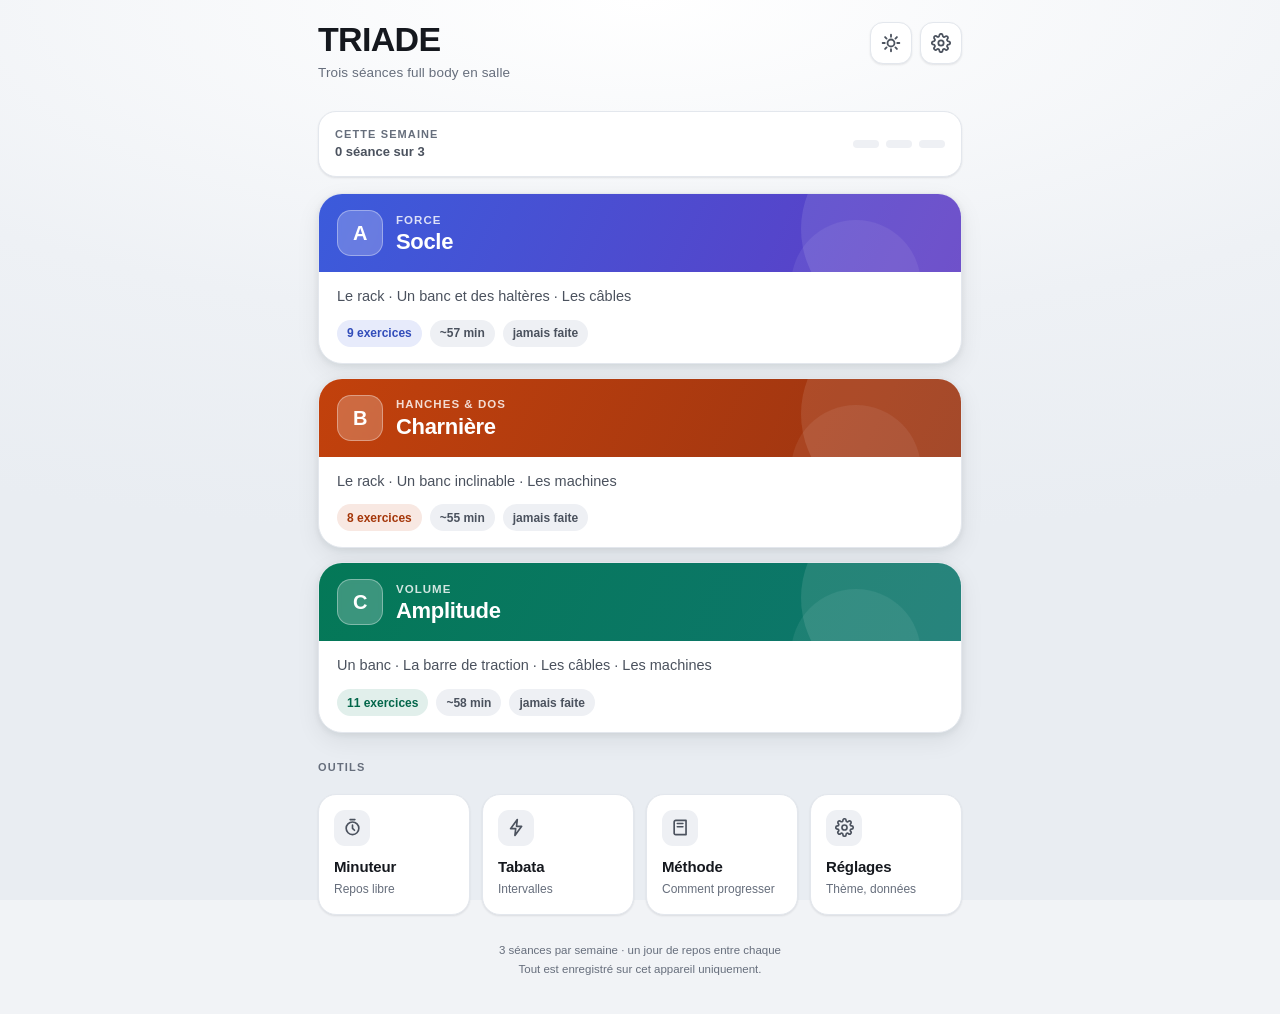
==== triade/index.html @ eca7a1a5 "TRIADE — build f965f2d13f98" ====
<!DOCTYPE html>
<html lang="fr" data-theme="light">
<head>
<meta charset="utf-8">
<meta name="viewport" content="width=device-width, initial-scale=1, viewport-fit=cover, maximum-scale=1">
<meta name="triade-build" content="f965f2d13f98">
<title>TRIADE — Programme full body</title>
<meta name="description" content="TRIADE — trois séances full body en salle, avec minuteur de repos, suivi des charges et Tabata. Fonctionne hors ligne.">
<meta name="theme-color" content="#f1f3f6" media="(prefers-color-scheme: light)">
<meta name="theme-color" content="#0b0d11" media="(prefers-color-scheme: dark)">
<meta name="apple-mobile-web-app-capable" content="yes">
<meta name="mobile-web-app-capable" content="yes">
<meta name="apple-mobile-web-app-status-bar-style" content="black-translucent">
<meta name="apple-mobile-web-app-title" content="TRIADE">
<link rel="manifest" href="manifest.webmanifest">
<link rel="apple-touch-icon" href="icon-180.png">
<link rel="icon" href="icon-192.png" sizes="192x192">
<link rel="icon" href="favicon.svg" type="image/svg+xml">
<style>
/* ═══════════════════════════════════════════════════════════
   TRIADE — feuille de style
   Cartes & couleur · thème clair / sombre · mobile d'abord
   ═══════════════════════════════════════════════════════════ */

/* ─── Jetons ─── */
:root {
  --bg: #f1f3f6;
  --bg-grad: radial-gradient(120% 60% at 50% 0%, #ffffff 0%, #eef1f5 60%, #e9edf2 100%);
  --surface: #ffffff;
  --surface-2: #f7f8fa;
  --surface-3: #eef0f4;
  --text: #15181e;
  --text-2: #4b525e;
  --muted: #666e7c;
  --line: #e3e7ed;
  --line-strong: #cfd5de;
  --shadow-s: 0 1px 2px rgba(19, 24, 33, .06), 0 1px 3px rgba(19, 24, 33, .04);
  --shadow-m: 0 2px 6px rgba(19, 24, 33, .07), 0 8px 24px rgba(19, 24, 33, .07);
  --shadow-l: 0 8px 20px rgba(19, 24, 33, .10), 0 24px 60px rgba(19, 24, 33, .14);
  --ok: #0a7f5c;
  --warn: #c2410c;
  --danger: #c92a2a;
  --a: #3b5bdb;
  --a2: #5f3dc4;
  --on-accent: #fff;
  --tint: color-mix(in srgb, var(--a) 8%, transparent);
  --tint-2: color-mix(in srgb, var(--a) 14%, transparent);
  --r-xl: 24px;
  --r-l: 18px;
  --r-m: 14px;
  --r-s: 10px;
  --safe-b: env(safe-area-inset-bottom, 0px);
  --safe-t: env(safe-area-inset-top, 0px);
  color-scheme: light;
}

html[data-theme="dark"] {
  --bg: #0b0d11;
  --bg-grad: radial-gradient(120% 60% at 50% 0%, #161a22 0%, #0e1116 55%, #0a0c10 100%);
  --surface: #16191f;
  --surface-2: #1c2027;
  --surface-3: #232830;
  --text: #f2f4f7;
  --text-2: #c3c9d3;
  --muted: #99a2b0;
  --line: #262b34;
  --line-strong: #333a45;
  --ok: #2fbf95;
  --warn: #f08c4a;
  --danger: #ff8787;
  --shadow-s: 0 1px 2px rgba(0, 0, 0, .5);
  --shadow-m: 0 2px 8px rgba(0, 0, 0, .45), 0 10px 30px rgba(0, 0, 0, .35);
  --shadow-l: 0 10px 30px rgba(0, 0, 0, .55), 0 30px 70px rgba(0, 0, 0, .45);
  color-scheme: dark;
}

/* ─── Base ─── */
* { box-sizing: border-box; -webkit-tap-highlight-color: transparent; }

html, body { margin: 0; padding: 0; }

body {
  font-family: -apple-system, BlinkMacSystemFont, "SF Pro Text", "Segoe UI", Roboto, "Helvetica Neue", Arial, sans-serif;
  background: var(--bg);
  background-image: var(--bg-grad);
  background-attachment: fixed;
  color: var(--text);
  font-size: 16px;
  line-height: 1.5;
  -webkit-font-smoothing: antialiased;
  text-rendering: optimizeLegibility;
  overscroll-behavior-y: none;
  padding-bottom: calc(28px + var(--safe-b));
}

button, input, textarea, select {
  font: inherit;
  color: inherit;
  font-family: inherit;
}

button { cursor: pointer; border: 0; background: none; }

:focus-visible {
  outline: 2.5px solid var(--a);
  outline-offset: 2px;
  border-radius: 6px;
}

.num { font-variant-numeric: tabular-nums; font-feature-settings: "tnum" 1; }

.mono {
  font-family: ui-monospace, "SF Mono", SFMono-Regular, "JetBrains Mono", Menlo, Consolas, monospace;
  font-variant-numeric: tabular-nums;
}

.wrap { width: 100%; max-width: 620px; margin: 0 auto; padding: 0 18px; }

.sr {
  position: absolute; width: 1px; height: 1px; padding: 0; margin: -1px;
  overflow: hidden; clip: rect(0 0 0 0); white-space: nowrap; border: 0;
}

/* ═══════════ EN-TÊTE D'ACCUEIL ═══════════ */
.top {
  padding: calc(22px + var(--safe-t)) 0 8px;
}

.top-row {
  display: flex;
  align-items: flex-start;
  justify-content: space-between;
  gap: 14px;
}

.brand-name {
  margin: 0;
  font-size: 30px;
  font-weight: 800;
  letter-spacing: -.02em;
  line-height: 1.05;
}

.brand-sub {
  margin: 5px 0 0;
  font-size: 13.5px;
  color: var(--muted);
  letter-spacing: .01em;
}

.icon-btn {
  width: 42px; height: 42px;
  flex: 0 0 42px;
  display: grid; place-items: center;
  border-radius: 13px;
  background: var(--surface);
  box-shadow: var(--shadow-s);
  border: 1px solid var(--line);
  color: var(--text-2);
  transition: transform .12s ease, background .15s ease, color .15s ease;
}

.icon-btn:active { transform: scale(.94); }
.icon-btn svg { width: 20px; height: 20px; }

.icon-btn-row { display: flex; gap: 8px; }

/* ─── Bandeau de la semaine ─── */
.week {
  margin: 20px 0 4px;
  background: var(--surface);
  border: 1px solid var(--line);
  border-radius: var(--r-l);
  box-shadow: var(--shadow-s);
  padding: 14px 16px;
  display: flex;
  align-items: center;
  gap: 14px;
}

.week-label {
  font-size: 11px;
  font-weight: 700;
  letter-spacing: .1em;
  text-transform: uppercase;
  color: var(--muted);
}

.week-dots { display: flex; gap: 7px; margin-left: auto; }

.week-dot {
  width: 26px; height: 8px;
  border-radius: 99px;
  background: var(--surface-3);
  transition: background .2s ease;
}

.week-dot.on { background: var(--dotcolor, var(--a)); }

.week-count { font-size: 13px; color: var(--text-2); font-weight: 600; }

/* ═══════════ CARTES DE SÉANCE ═══════════ */
.deck {
  display: grid;
  gap: 14px;
  margin: 16px 0 0;
}

.card {
  position: relative;
  display: block;
  width: 100%;
  text-align: left;
  background: var(--surface);
  border: 1px solid var(--line);
  border-radius: var(--r-xl);
  box-shadow: var(--shadow-m);
  padding: 0;
  overflow: hidden;
  transition: transform .14s cubic-bezier(.2, .8, .3, 1), box-shadow .18s ease;
}

.card:active { transform: scale(.985); }
@media (hover: hover) {
  .card:hover { transform: translateY(-2px); box-shadow: var(--shadow-l); }
}

.card-band {
  height: 78px;
  background: linear-gradient(115deg, var(--a) 0%, var(--a2) 100%);
  position: relative;
  display: flex;
  align-items: center;
  padding: 0 18px;
  overflow: hidden;
}

.card-band::after {
  content: "";
  position: absolute;
  right: -30px; top: -60px;
  width: 190px; height: 190px;
  border-radius: 50%;
  background: rgba(255, 255, 255, .10);
}

.card-band::before {
  content: "";
  position: absolute;
  right: 40px; bottom: -78px;
  width: 130px; height: 130px;
  border-radius: 50%;
  background: rgba(255, 255, 255, .07);
}

.card-code {
  width: 46px; height: 46px;
  border-radius: 14px;
  background: rgba(255, 255, 255, .22);
  border: 1px solid rgba(255, 255, 255, .35);
  display: grid; place-items: center;
  color: #fff;
  font-size: 20px; font-weight: 800;
  letter-spacing: -.01em;
  flex: 0 0 auto;
  backdrop-filter: blur(2px);
}

.card-band-txt { margin-left: 13px; min-width: 0; z-index: 1; }

.card-title {
  margin: 0;
  font-size: 22px;
  font-weight: 800;
  letter-spacing: -.015em;
  color: #fff;
  line-height: 1.15;
}

.card-focus {
  font-size: 11.5px;
  font-weight: 700;
  letter-spacing: .09em;
  text-transform: uppercase;
  color: rgba(255, 255, 255, .82);
}

.card-body { padding: 14px 18px 16px; }

.card-sub {
  margin: 0;
  font-size: 14.5px;
  color: var(--text-2);
  font-weight: 500;
}

.card-meta {
  display: flex;
  align-items: center;
  gap: 8px;
  flex-wrap: wrap;
  margin-top: 12px;
}

.tag {
  font-size: 12px;
  font-weight: 650;
  color: var(--text-2);
  background: var(--surface-3);
  border-radius: 99px;
  padding: 4.5px 10px;
  white-space: nowrap;
}

.tag-accent {
  color: color-mix(in srgb, var(--a) 85%, #000);
  background: color-mix(in srgb, var(--a) 12%, var(--surface));
}

html[data-theme="dark"] .tag-accent {
  color: color-mix(in srgb, var(--a) 65%, #fff);
  background: color-mix(in srgb, var(--a) 22%, var(--surface));
}

.card-prog {
  margin-top: 14px;
  display: flex;
  align-items: center;
  gap: 10px;
}

.bar {
  flex: 1;
  height: 7px;
  border-radius: 99px;
  background: var(--surface-3);
  overflow: hidden;
}

.bar-fill {
  height: 100%;
  border-radius: 99px;
  background: linear-gradient(90deg, var(--a), var(--a2));
  width: 0;
  transition: width .35s cubic-bezier(.2, .8, .3, 1);
}

.card-prog-txt {
  font-size: 12px;
  font-weight: 700;
  color: var(--muted);
  white-space: nowrap;
}

/* ─── Cartes outils ─── */
.tools {
  display: grid;
  grid-template-columns: 1fr 1fr;
  gap: 12px;
  margin: 18px 0 0;
}

.tool {
  background: var(--surface);
  border: 1px solid var(--line);
  border-radius: var(--r-l);
  box-shadow: var(--shadow-s);
  padding: 15px 15px 16px;
  text-align: left;
  transition: transform .14s ease, box-shadow .18s ease;
}

.tool:active { transform: scale(.97); }
@media (hover: hover) { .tool:hover { box-shadow: var(--shadow-m); } }

.tool-ico {
  width: 36px; height: 36px;
  border-radius: 11px;
  display: grid; place-items: center;
  background: var(--surface-3);
  color: var(--text-2);
  margin-bottom: 10px;
}

.tool-ico svg { width: 19px; height: 19px; }
.tool-name { font-size: 15px; font-weight: 700; letter-spacing: -.01em; }
.tool-sub { font-size: 12px; color: var(--muted); margin-top: 2px; }

.section-label {
  font-size: 11px;
  font-weight: 700;
  letter-spacing: .11em;
  text-transform: uppercase;
  color: var(--muted);
  margin: 26px 0 10px;
}

.foot {
  margin: 26px 0 8px;
  font-size: 11.5px;
  color: var(--muted);
  text-align: center;
  line-height: 1.6;
}

/* ═══════════ VUE SÉANCE ═══════════ */
.s-head {
  position: sticky;
  top: 0;
  z-index: 40;
  background: linear-gradient(115deg, var(--a) 0%, var(--a2) 100%);
  padding-top: var(--safe-t);
  box-shadow: 0 2px 14px rgba(0, 0, 0, .16);
}

.s-head-in {
  display: flex;
  align-items: center;
  gap: 12px;
  padding: 12px 0 13px;
}

.back {
  width: 40px; height: 40px;
  flex: 0 0 40px;
  border-radius: 12px;
  background: rgba(255, 255, 255, .18);
  border: 1px solid rgba(255, 255, 255, .28);
  display: grid; place-items: center;
  color: #fff;
  transition: background .15s ease, transform .12s ease;
}

.back:active { transform: scale(.93); }
.back svg { width: 20px; height: 20px; }

.s-head-txt { min-width: 0; flex: 1; }

.s-head-title {
  margin: 0;
  font-size: 18px;
  font-weight: 800;
  color: #fff;
  letter-spacing: -.015em;
  white-space: nowrap;
  overflow: hidden;
  text-overflow: ellipsis;
}

.s-head-sub {
  font-size: 11.5px;
  font-weight: 650;
  letter-spacing: .06em;
  text-transform: uppercase;
  color: rgba(255, 255, 255, .8);
}

.s-head-btn {
  height: 40px;
  padding: 0 14px;
  border-radius: 12px;
  background: rgba(255, 255, 255, .2);
  border: 1px solid rgba(255, 255, 255, .3);
  color: #fff;
  font-size: 13px;
  font-weight: 700;
  display: flex; align-items: center; gap: 7px;
}

.s-head-btn svg { width: 17px; height: 17px; }

/* ─── Navigation des blocs ─── */
.blocnav {
  position: sticky;
  top: var(--head-h, 65px);
  z-index: 35;
  background: color-mix(in srgb, var(--bg) 88%, transparent);
  backdrop-filter: saturate(1.6) blur(12px);
  -webkit-backdrop-filter: saturate(1.6) blur(12px);
  border-bottom: 1px solid var(--line);
}

.blocnav-in {
  display: flex;
  gap: 7px;
  overflow-x: auto;
  scrollbar-width: none;
  padding: 9px 18px;
  scroll-behavior: smooth;
}

.blocnav-in::-webkit-scrollbar { display: none; }

.pill {
  flex: 0 0 auto;
  min-height: 40px;
  display: flex;
  align-items: center;
  padding: 0 14px;
  border-radius: 99px;
  background: var(--surface);
  border: 1px solid var(--line);
  color: var(--text-2);
  font-size: 12.5px;
  font-weight: 650;
  white-space: nowrap;
  transition: background .16s ease, color .16s ease, border-color .16s ease;
}

.pill.on {
  background: var(--a);
  border-color: var(--a);
  color: #fff;
}

/* ─── Chapeau de séance ─── */
.s-intro {
  margin: 16px 0 4px;
  background: var(--surface);
  border: 1px solid var(--line);
  border-left: 3px solid var(--a);
  border-radius: var(--r-m);
  padding: 13px 15px;
  font-size: 14px;
  color: var(--text-2);
  line-height: 1.55;
  box-shadow: var(--shadow-s);
}

/* ─── Bloc ─── */
.bloc { margin: 22px 0 0; scroll-margin-top: calc(var(--head-h, 65px) + 62px); }

.bloc-head { display: flex; align-items: baseline; gap: 10px; margin-bottom: 11px; }

.bloc-n {
  font-size: 12px;
  font-weight: 800;
  letter-spacing: .04em;
  color: color-mix(in srgb, var(--a) 85%, #000);
  background: color-mix(in srgb, var(--a) 12%, var(--surface));
  border-radius: 8px;
  padding: 3px 8px;
  flex: 0 0 auto;
}

html[data-theme="dark"] .bloc-n {
  color: color-mix(in srgb, var(--a) 62%, #fff);
  background: color-mix(in srgb, var(--a) 24%, var(--surface));
}

.bloc-name { font-size: 17px; font-weight: 800; letter-spacing: -.015em; }
.bloc-dur { font-size: 12px; color: var(--muted); margin-left: auto; white-space: nowrap; flex: 0 0 auto; }
.bloc-sub { font-size: 12.5px; color: var(--muted); margin: -6px 0 11px 0; }

/* ─── Superset ─── */
.ss {
  min-width: 0;
  border: 1.5px dashed var(--line-strong);
  border-radius: var(--r-l);
  padding: 11px;
  background: color-mix(in srgb, var(--a) 4%, transparent);
  display: grid;
  gap: 10px;
  margin-bottom: 12px;
}

.ss-head {
  display: flex; align-items: center; gap: 9px;
  flex-wrap: wrap;
  min-width: 0;
  font-size: 12px; font-weight: 700; color: color-mix(in srgb, var(--a) 85%, #000);
  letter-spacing: .02em;
}

html[data-theme="dark"] .ss-head { color: color-mix(in srgb, var(--a) 60%, #fff); }

.ss-badge {
  background: var(--a);
  color: #fff;
  border-radius: 7px;
  padding: 2.5px 7px;
  font-size: 10.5px;
  font-weight: 800;
  letter-spacing: .06em;
  text-transform: uppercase;
}

.ss-note {
  font-weight: 500;
  color: var(--text-2);
  font-size: 12px;
  flex: 1 1 100%;   /* sur sa propre ligne : sinon elle pousse le bloc hors de l'écran */
  min-width: 0;
}

.ss-rounds {
  display: flex; align-items: center; gap: 8px;
  flex-wrap: wrap;   /* 5 tours ne tiennent pas sur une ligne à 390 px */
  padding: 9px 11px;
  border-radius: var(--r-m);
  background: var(--surface);
  border: 1px solid var(--line);
}

.ss-rounds-lab { font-size: 12px; font-weight: 700; color: var(--text-2); }

/* ─── Carte d'exercice ─── */
.ex {
  min-width: 0;
  background: var(--surface);
  border: 1px solid var(--line);
  border-radius: var(--r-l);
  box-shadow: var(--shadow-s);
  overflow: hidden;
  margin-bottom: 11px;
}

.ss .ex { margin-bottom: 0; }

.ex.done { border-color: color-mix(in srgb, var(--ok) 45%, var(--line)); }

.ex-top {
  display: flex;
  align-items: flex-start;
  gap: 11px;
  padding: 14px 15px 0;
}

.ex-i {
  width: 25px; height: 25px;
  flex: 0 0 25px;
  border-radius: 8px;
  background: var(--surface-3);
  color: var(--muted);
  font-size: 11.5px; font-weight: 800;
  display: grid; place-items: center;
  margin-top: 2px;
}

.ex.done .ex-i { background: var(--ok); color: #fff; }

.ex-name { font-size: 16.5px; font-weight: 750; letter-spacing: -.015em; line-height: 1.25; }
.ex-sub { font-size: 12.5px; color: var(--muted); margin-top: 3px; line-height: 1.4; }

/* ─── Statistiques ─── */
.stats {
  display: flex;
  flex-wrap: wrap;
  gap: 7px;
  padding: 12px 15px 0;
}

.stat {
  background: var(--surface-2);
  border: 1px solid var(--line);
  border-radius: var(--r-s);
  padding: 6px 10px;
  min-width: 0;
  min-height: 48px;
  display: flex;
  flex-direction: column;
  justify-content: center;
  text-align: left;
}

/* Le repos se lance ici, sur l'exercice : bouton franc, pas une simple étiquette. */
.stat-rest {
  background: color-mix(in srgb, var(--a) 10%, var(--surface));
  border-color: color-mix(in srgb, var(--a) 32%, var(--line));
  padding-right: 12px;
}

.stat-rest .stat-k { color: color-mix(in srgb, var(--a) 80%, #000); }
.stat-rest .stat-v { color: color-mix(in srgb, var(--a) 88%, #000); }
.stat-rest:active { transform: scale(.95); }

html[data-theme="dark"] .stat-rest {
  background: color-mix(in srgb, var(--a) 22%, var(--surface));
}

html[data-theme="dark"] .stat-rest .stat-k,
html[data-theme="dark"] .stat-rest .stat-v { color: color-mix(in srgb, var(--a) 58%, #fff); }

.ss-rest {
  display: inline-flex;
  align-items: center;
  gap: 5px;
  height: 44px;
  padding: 0 13px;
  border-radius: 99px;
  background: var(--surface);
  border: 1px solid color-mix(in srgb, var(--a) 32%, var(--line));
  color: color-mix(in srgb, var(--a) 85%, #000);
  font-size: 13px;
  font-weight: 750;
  flex: 0 0 auto;
}

.ss-rest svg { width: 15px; height: 15px; }
.ss-rest:active { transform: scale(.95); }

html[data-theme="dark"] .ss-rest { color: color-mix(in srgb, var(--a) 60%, #fff); }

.stat-k {
  font-size: 9.5px;
  font-weight: 750;
  letter-spacing: .1em;
  text-transform: uppercase;
  color: var(--muted);
  display: block;
  line-height: 1.3;
}

.stat-v {
  font-size: 14.5px;
  font-weight: 750;
  letter-spacing: -.01em;
  line-height: 1.25;
}

.stat.key { background: color-mix(in srgb, var(--a) 9%, var(--surface)); border-color: color-mix(in srgb, var(--a) 24%, var(--line)); }
.stat.key .stat-v { color: color-mix(in srgb, var(--a) 88%, #000); }

html[data-theme="dark"] .stat.key { background: color-mix(in srgb, var(--a) 20%, var(--surface)); }
html[data-theme="dark"] .stat.key .stat-v { color: color-mix(in srgb, var(--a) 55%, #fff); }

/* ─── Séries ─── */
.sets {
  display: flex;
  align-items: center;
  gap: 7px;
  padding: 13px 15px 0;
  flex-wrap: wrap;
}

.sets-lab {
  font-size: 9.5px; font-weight: 750; letter-spacing: .1em;
  text-transform: uppercase; color: var(--muted);
  margin-right: 2px;
}

.dot {
  width: 48px; height: 48px;
  border-radius: 12px;
  border: 1.5px solid var(--line-strong);
  background: var(--surface-2);
  color: var(--muted);
  font-size: 13px; font-weight: 750;
  display: grid; place-items: center;
  transition: transform .12s cubic-bezier(.2,.8,.3,1), background .16s ease, border-color .16s ease, color .16s ease;
}

.dot:active { transform: scale(.9); }

.dot.on {
  background: var(--ok);
  border-color: var(--ok);
  color: #fff;
}

.dot.on svg { width: 17px; height: 17px; }

.sets-reset {
  margin-left: auto;
  font-size: 11.5px;
  font-weight: 650;
  color: var(--muted);
  padding: 6px 8px;
  border-radius: 8px;
}

@media (hover: hover) { .sets-reset:hover { background: var(--surface-3); color: var(--text-2); } }

/* ─── Charge ─── */
.load {
  margin: 13px 15px 0;
  padding: 11px 12px;
  background: var(--surface-2);
  border: 1px solid var(--line);
  border-radius: var(--r-m);
}

.load-row { display: flex; align-items: center; gap: 10px; }

.load-step {
  width: 48px; height: 48px;
  flex: 0 0 48px;
  border-radius: 13px;
  background: var(--surface);
  border: 1.5px solid var(--line-strong);
  color: var(--text-2);
  font-size: 23px;
  font-weight: 600;
  line-height: 1;
  display: grid; place-items: center;
  transition: transform .1s ease, border-color .15s ease;
}

.load-step:active { transform: scale(.9); border-color: var(--a); }

.load-field {
  flex: 1;
  min-width: 0;
  display: flex;
  align-items: center;
  justify-content: center;
  gap: 3px;
  background: var(--surface);
  border: 1.5px solid var(--line-strong);
  border-radius: 13px;
  height: 48px;
  padding: 0 6px;
}

.load-field:focus-within { border-color: var(--a); }

.load-in {
  width: 100%;
  flex: 1 1 auto;
  height: 44px;
  border: 0;
  background: none;
  padding: 0;
  font-size: 21px;
  font-weight: 750;
  letter-spacing: -.02em;
  font-variant-numeric: tabular-nums;
  text-align: center;
}

.load-in:focus { outline: none; }
.load-in::placeholder { color: var(--muted); font-weight: 500; }

.load-unit { font-size: 13px; font-weight: 700; color: var(--muted); margin-left: -4px; }

.load-info { margin-top: 9px; font-size: 12.5px; line-height: 1.5; }
.load-last { color: var(--text-2); font-weight: 600; }
.load-hint { color: var(--muted); }

.load-sugg {
  display: inline-flex; align-items: center; gap: 5px;
  background: color-mix(in srgb, var(--ok) 13%, var(--surface));
  color: var(--ok);
  border: 1px solid color-mix(in srgb, var(--ok) 30%, transparent);
  border-radius: 99px;
  padding: 4px 10px;
  font-size: 12px;
  font-weight: 750;
  font-variant-numeric: tabular-nums;
}

.load-hist {
  margin-top: 9px;
  padding-top: 9px;
  border-top: 1px solid var(--line);
  display: flex;
  gap: 6px;
  overflow-x: auto;
  scrollbar-width: none;
}

.load-hist::-webkit-scrollbar { display: none; }

.hchip {
  flex: 0 0 auto;
  background: var(--surface);
  border: 1px solid var(--line);
  border-radius: 8px;
  padding: 4px 8px;
  font-size: 11.5px;
  color: var(--text-2);
  font-variant-numeric: tabular-nums;
}

.hchip b { font-weight: 750; }
.hchip span { color: var(--muted); margin-left: 4px; }

/* ─── Détails ─── */
.det { border-top: 1px solid var(--line); margin-top: 14px; }

.det-btn {
  width: 100%;
  display: flex; align-items: center; gap: 8px;
  padding: 12px 15px;
  font-size: 12.5px;
  font-weight: 700;
  color: var(--muted);
  letter-spacing: .02em;
}

.det-btn svg { width: 15px; height: 15px; transition: transform .2s ease; margin-left: auto; }
.det.open .det-btn svg { transform: rotate(180deg); }
.det-body { display: none; padding: 0 15px 15px; }
.det.open .det-body { display: block; }

.note-block { margin-bottom: 12px; }

.note-k {
  font-size: 10px; font-weight: 800; letter-spacing: .1em;
  text-transform: uppercase; color: var(--muted);
  display: flex; align-items: center; gap: 6px;
  margin-bottom: 5px;
}

.note-k .kdot { width: 6px; height: 6px; border-radius: 50%; background: var(--a); }
.note-k.warn .kdot { background: var(--warn); }
.note-k.alt .kdot { background: var(--muted); }
.note-t { font-size: 13.5px; color: var(--text-2); line-height: 1.58; }

.note-t.warn {
  background: color-mix(in srgb, var(--warn) 8%, var(--surface-2));
  border-left: 2.5px solid var(--warn);
  border-radius: 0 var(--r-s) var(--r-s) 0;
  padding: 9px 11px;
}

.note-t.alt {
  background: var(--surface-2);
  border-radius: var(--r-s);
  padding: 9px 11px;
  color: var(--muted);
}

.myn {
  width: 100%;
  min-height: 62px;
  resize: vertical;
  border-radius: var(--r-s);
  border: 1.5px solid var(--line-strong);
  background: var(--surface-2);
  padding: 9px 11px;
  font-size: 13.5px;
  line-height: 1.5;
}

.myn:focus { border-color: var(--a); outline: none; background: var(--surface); }

/* ═══════════ ÉCRAN PLEIN (repos / tabata) ═══════════ */
.veil {
  position: fixed;
  inset: 0;
  z-index: 200;
  display: none;
  place-items: center;
  background: color-mix(in srgb, var(--bg) 92%, #000);
  backdrop-filter: blur(18px);
  -webkit-backdrop-filter: blur(18px);
  padding: 24px;
  animation: fade .18s ease;
}

.veil.on { display: grid; }

@keyframes fade { from { opacity: 0 } to { opacity: 1 } }

.veil-in { width: 100%; max-width: 380px; text-align: center; }

.ring-box { position: relative; width: 250px; height: 250px; margin: 0 auto; }
.ring { width: 100%; height: 100%; transform: rotate(-90deg); }
.ring-bg { fill: none; stroke: var(--surface-3); stroke-width: 11; }

.ring-fg {
  fill: none;
  stroke: var(--a);
  stroke-width: 11;
  stroke-linecap: round;
  transition: stroke-dashoffset .3s linear, stroke .3s ease;
}

.ring-txt {
  position: absolute;
  inset: 0;
  display: grid;
  place-content: center;
  gap: 2px;
}

.ring-time {
  font-size: 62px;
  font-weight: 800;
  letter-spacing: -.045em;
  line-height: 1;
  font-variant-numeric: tabular-nums;
}

.ring-lab {
  font-size: 11.5px;
  font-weight: 750;
  letter-spacing: .13em;
  text-transform: uppercase;
  color: var(--text-2);
}

.veil-title {
  font-size: 13px;
  font-weight: 700;
  color: var(--text-2);
  margin-bottom: 20px;
  min-height: 20px;
}

.veil-btns { display: flex; gap: 9px; justify-content: center; margin-top: 26px; flex-wrap: wrap; }

.btn {
  height: 48px;
  padding: 0 20px;
  border-radius: 14px;
  background: var(--surface);
  border: 1px solid var(--line);
  box-shadow: var(--shadow-s);
  font-size: 14.5px;
  font-weight: 700;
  color: var(--text);
  display: inline-flex; align-items: center; gap: 8px;
  transition: transform .12s ease;
}

.btn:active { transform: scale(.96); }
.btn svg { width: 18px; height: 18px; }

.btn-primary {
  background: linear-gradient(115deg, var(--a), var(--a2));
  border-color: transparent;
  color: #fff;
  box-shadow: var(--shadow-m);
}

.btn-wide { width: 100%; justify-content: center; }
.btn-ghost { background: transparent; border-color: var(--line-strong); box-shadow: none; }

.btn-danger {
  color: #fff;
  background: #b02525;
  border-color: transparent;
}

/* ─── Phase tabata ─── */
.phase-work { --a: #e03131; --a2: #f03e3e; }
.phase-rest { --a: #1c7ed6; --a2: #1098ad; }
.phase-prep { --a: #f08c00; --a2: #e8590c; }

/* ═══════════ FEUILLE MODALE ═══════════ */
.sheet {
  position: fixed;
  inset: 0;
  z-index: 210;
  display: none;
  align-items: flex-end;
  justify-content: center;
  background: rgba(6, 8, 12, .5);
  animation: fade .16s ease;
}

.sheet.on { display: flex; }

.sheet-in {
  width: 100%;
  max-width: 620px;
  background: var(--surface);
  border-radius: var(--r-xl) var(--r-xl) 0 0;
  padding: 8px 18px calc(22px + var(--safe-b));
  box-shadow: var(--shadow-l);
  max-height: 88vh;
  overflow-y: auto;
  animation: rise .26s cubic-bezier(.2, .9, .3, 1);
}

@keyframes rise { from { transform: translateY(20px); opacity: .6 } to { transform: none; opacity: 1 } }

.grip {
  width: 40px; height: 4px;
  border-radius: 99px;
  background: var(--line-strong);
  margin: 6px auto 14px;
}

.sheet-title { font-size: 19px; font-weight: 800; letter-spacing: -.02em; margin: 0 0 4px; }
.sheet-sub { font-size: 13px; color: var(--muted); margin: 0 0 18px; line-height: 1.5; }

.field { margin-bottom: 14px; }

.field-lab {
  font-size: 10.5px; font-weight: 800; letter-spacing: .1em;
  text-transform: uppercase; color: var(--muted);
  display: block; margin-bottom: 6px;
}

.stepper {
  display: flex;
  align-items: center;
  gap: 10px;
  background: var(--surface-2);
  border: 1px solid var(--line);
  border-radius: var(--r-m);
  padding: 7px 9px;
}

.step-btn {
  width: 40px; height: 40px;
  flex: 0 0 40px;
  border-radius: 11px;
  background: var(--surface);
  border: 1px solid var(--line-strong);
  font-size: 21px;
  font-weight: 600;
  line-height: 1;
  display: grid; place-items: center;
  color: var(--text-2);
}

.step-btn:active { transform: scale(.92); }

.step-val {
  flex: 1;
  text-align: center;
  font-size: 22px;
  font-weight: 800;
  letter-spacing: -.02em;
  font-variant-numeric: tabular-nums;
}

.step-val small { font-size: 12px; font-weight: 650; color: var(--muted); margin-left: 3px; letter-spacing: 0; }

.row-list { display: grid; gap: 9px; margin-bottom: 6px; }

.row-btn {
  display: flex; align-items: center; gap: 12px;
  width: 100%;
  padding: 13px 14px;
  border-radius: var(--r-m);
  background: var(--surface-2);
  border: 1px solid var(--line);
  text-align: left;
  transition: transform .12s ease;
}

.row-btn:active { transform: scale(.98); }
.row-btn svg { width: 19px; height: 19px; color: var(--muted); flex: 0 0 19px; }
.row-btn-txt { min-width: 0; flex: 1; }
.row-btn-name { font-size: 14.5px; font-weight: 700; }
.row-btn-sub { font-size: 12px; color: var(--muted); margin-top: 1px; line-height: 1.4; }
.row-btn.danger .row-btn-name { color: var(--danger); }
.row-btn.danger svg { color: var(--danger); }

.seg {
  display: flex;
  gap: 4px;
  background: var(--surface-3);
  border-radius: var(--r-m);
  padding: 4px;
}

.seg button {
  flex: 1;
  height: 42px;
  border-radius: 10px;
  font-size: 13.5px;
  font-weight: 700;
  color: var(--text-2);
  transition: background .16s ease, color .16s ease;
}

.seg button.on { background: var(--surface); color: var(--text); box-shadow: var(--shadow-s); }

.mini {
  position: fixed;
  overflow: hidden;
  left: 50%;
  bottom: calc(16px + var(--safe-b));
  transform: translateX(-50%);
  z-index: 190;
  display: none;
  align-items: center;
  gap: 4px;
  background: var(--surface);
  border: 1px solid var(--line);
  border-radius: 99px;
  box-shadow: var(--shadow-l);
  padding: 5px 5px 5px 6px;
}

.mini.on { display: flex; }

.mini-in {
  display: flex;
  align-items: baseline;
  gap: 7px;
  height: 46px;
  padding: 0 14px;
  border-radius: 99px;
}

.mini-time { font-size: 20px; font-weight: 800; letter-spacing: -.02em; color: var(--a); }

.mini-plus {
  height: 46px;
  padding: 0 12px;
  border-radius: 99px;
  background: var(--surface-2);
  border: 1px solid var(--line);
  font-size: 13.5px;
  font-weight: 750;
  color: var(--text-2);
}

.mini-bar {
  position: absolute;
  left: 0; bottom: 0;
  height: 3px;
  width: 100%;
  background: var(--a);
  transition: width .3s linear;
}

/* Fin de repos : la pastille le dit, au lieu de disparaître en silence. */
@keyframes pulseFini {
  0%, 100% { box-shadow: var(--shadow-l), 0 0 0 0 color-mix(in srgb, var(--ok) 55%, transparent); }
  50%      { box-shadow: var(--shadow-l), 0 0 0 12px color-mix(in srgb, var(--ok) 0%, transparent); }
}

.mini.fini {
  border-color: var(--ok);
  animation: pulseFini 1.1s ease-out 3;
}
.mini.fini .mini-time { color: var(--ok); font-size: 19px; }
.mini.fini .mini-bar { background: var(--ok); }
.mini.fini .mini-stop { background: var(--ok); }

body.timer-on { padding-bottom: calc(96px + var(--safe-b)); }

.mini-lab {
  font-size: 11px; font-weight: 750; letter-spacing: .1em;
  text-transform: uppercase; color: var(--muted);
}

.mini-stop {
  width: 46px; height: 46px;
  flex: 0 0 46px;
  border-radius: 99px;
  background: var(--a);
  color: #fff;
  display: grid; place-items: center;
}

.mini-stop svg { width: 20px; height: 20px; }

/* ─── Avancement de la séance, dans l'en-tête ─── */
.s-prog {
  height: 3px;
  background: rgba(255, 255, 255, .25);
}

.s-prog-fill {
  height: 100%;
  width: 0;
  background: #fff;
  border-radius: 0 3px 3px 0;
  transition: width .35s cubic-bezier(.2, .8, .3, 1);
}

.toast {
  position: fixed;
  left: 50%;
  bottom: calc(78px + var(--safe-b));
  transform: translate(-50%, 14px);
  z-index: 300;
  background: var(--text);
  color: var(--surface);
  font-size: 13.5px;
  font-weight: 650;
  padding: 11px 18px;
  border-radius: 99px;
  box-shadow: var(--shadow-l);
  opacity: 0;
  pointer-events: none;
  transition: opacity .2s ease, transform .24s cubic-bezier(.2, .9, .3, 1);
  max-width: calc(100vw - 36px);
  text-align: center;
}

.toast.on { opacity: 1; transform: translate(-50%, 0); }

/* ─── Grand écran ─── */
@media (min-width: 720px) {
  .wrap { max-width: 680px; }
  .deck { grid-template-columns: 1fr; }
  .brand-name { font-size: 34px; }
  .tools { grid-template-columns: repeat(4, 1fr); }
  .sheet-in { border-radius: var(--r-xl); margin-bottom: 5vh; }
  .sheet { align-items: center; }
}

@media (prefers-reduced-motion: reduce) {
  * { animation-duration: .01ms !important; transition-duration: .01ms !important; }
}

</style>
</head>
<body>

<div id="app"></div>

<!-- ══ Minuteur de repos ══ -->
<div class="veil" id="rest" role="dialog" aria-modal="true" aria-label="Minuteur de repos">
  <div class="veil-in">
    <div class="veil-title" id="rest-ctx"></div>
    <div class="ring-box">
      <svg class="ring" viewBox="0 0 120 120" aria-hidden="true">
        <circle class="ring-bg" cx="60" cy="60" r="52"></circle>
        <circle class="ring-fg" id="rest-ring" cx="60" cy="60" r="52" stroke-dasharray="326.7" stroke-dashoffset="0"></circle>
      </svg>
      <div class="ring-txt">
        <div class="ring-time num" id="rest-time">0:00</div>
        <div class="ring-lab">repos</div>
      </div>
    </div>
    <div class="veil-btns">
      <button class="btn" id="rest-minus">− 15 s</button>
      <button class="btn" id="rest-plus">+ 30 s</button>
    </div>
    <div class="veil-btns">
      <button class="btn btn-primary btn-wide" id="rest-skip">Reprendre maintenant</button>
    </div>
    <div class="veil-btns">
      <button class="btn btn-ghost btn-wide" id="rest-min">Réduire en pastille</button>
    </div>
  </div>
</div>

<!-- ══ Tabata en cours ══ -->
<div class="veil" id="tab" role="dialog" aria-modal="true" aria-label="Tabata">
  <div class="veil-in">
    <div class="veil-title" id="tab-round"></div>
    <div class="ring-box">
      <svg class="ring" viewBox="0 0 120 120" aria-hidden="true">
        <circle class="ring-bg" cx="60" cy="60" r="52"></circle>
        <circle class="ring-fg" id="tab-ring" cx="60" cy="60" r="52" stroke-dasharray="326.7" stroke-dashoffset="0"></circle>
      </svg>
      <div class="ring-txt">
        <div class="ring-time num" id="tab-time">0</div>
        <div class="ring-lab" id="tab-phase">prêt</div>
      </div>
    </div>
    <div class="veil-btns">
      <button class="btn" id="tab-pause">Pause</button>
      <button class="btn" id="tab-next">Passer</button>
    </div>
    <div class="veil-btns">
      <button class="btn btn-ghost btn-wide" id="tab-stop">Arrêter</button>
    </div>
  </div>
</div>

<!-- ══ Feuille modale ══ -->
<div class="sheet" id="sheet" role="dialog" aria-modal="true">
  <div class="sheet-in" id="sheet-in"></div>
</div>

<div class="mini" id="restmini">
  <button class="mini-in" id="mini-open" aria-label="Afficher le grand décompte">
    <span class="mini-time num" id="mini-time">0:00</span>
    <span class="mini-lab" id="mini-ctx">repos</span>
  </button>
  <button class="mini-plus" id="mini-plus" aria-label="Ajouter 30 secondes">+30</button>
  <button class="mini-stop" id="mini-stop" aria-label="Reprendre maintenant">
    <svg viewBox="0 0 24 24" fill="none" stroke="currentColor" stroke-width="3" stroke-linecap="round" stroke-linejoin="round"><path d="M20 6 9 17l-5-5"/></svg>
  </button>
  <div class="mini-bar" id="mini-bar"></div>
</div>

<div class="toast" id="toast" role="status" aria-live="polite"></div>

<script type="application/json" id="payload">
{"meta":{"name":"TRIADE","tagline":"Trois séances full body en salle","version":"1.0","cycle":"3 séances par semaine · un jour de repos entre chaque"},"order":["socle","charniere","amplitude"],"sessions":{"socle":{"code":"A","title":"Socle","subtitle":"Le rack · Un banc et des haltères · Les câbles","focus":"Force","duration":"~57 min","accent":"#3B5BDB","accent2":"#5F3DC4","intro":"Trois postes, et rien de plus. Le squat au rack, seul mouvement lourd. Puis un banc plat avec une paire d'haltères, gardé pour les trois exercices suivants. Puis la station de câbles, où tout s'enchaîne sans bouger.","blocs":[{"n":"01","name":"Mise en route","sub":"Vélo ou rameur, puis élastique","duration":"~7 min · repos 30 sec","items":[{"type":"ex","id":"a-cardio","name":"Rameur ou vélo","sub":"Cardio progressif · Monter la température corporelle","sets":1,"reps":"3 min","tempo":"progressif","rest":0,"execution":"Commence très facile et monte la cadence chaque minute. À la fin des 5 minutes tu doit être légèrement essoufflé et avoir chaud — pas fatigué. L'objectif est de faire monter la température des muscles et des articulations, rien d'autre.","avoid":"Ne transforme pas l'échauffement en séance de cardio : tu as du lourd juste après.","alt":"Corde à sauter 3 × 1 min, ou 5 min de marche rapide en pente sur tapis."},{"type":"ex","id":"a-bandpull","name":"Band pull-apart","sub":"Élastique · Épaules arrière · Préparation du couché","sets":2,"reps":"20","tempo":"contrôlé","rest":30,"execution":"Élastique tendu devant toi à hauteur de poitrine, bras tendus. Écarte les mains en serrant les omoplates, jusqu'à ce que l'élastique touche le sternum. Reviens lentement. Choisis un élastique léger : ce n'est pas un exercice de force.","avoid":"Ne cambre pas le bas du dos pour ouvrir davantage — le mouvement vient des omoplates.","alt":"Face pull à la corde très léger, 2 × 20."}]},{"n":"02","name":"Au rack — la barre","sub":"Le seul mouvement lourd de la séance","duration":"~14 min · repos 2'30","items":[{"type":"ex","id":"a-squat","name":"Squat barre","sub":"Barre libre · Rack · Quadriceps + Fessiers + Gainage","sets":4,"reps":"5","tempo":"3-0-1","rest":150,"trackLoad":true,"step":2.5,"loadHint":"70–90 kg","execution":"Barre posée sur le haut des trapèzes, pieds largeur d'épaules et pointes légèrement ouvertes. Inspire, bloque le ventre comme si tu allais recevoir un coup, puis descends en 3 secondes en poussant les genoux vers l'extérieur. Descends jusqu'à ce que le pli de la hanche passe sous le genou, si ta mobilité le permet sans que le bas du dos s'arrondisse. Remonte en poussant le sol avec tout le pied. Descendre franchement sous la parallèle plutôt que de s'arrêter à 90° ne change pas grand-chose pour le quadriceps, mais donne nettement plus de fessiers et d'adducteurs : c'est la raison de chercher la profondeur. Avant la première série lourde, monte en trois séries d'échauffement : barre à vide, puis environ 50 % et 75 % de ta charge du jour, 5 répétitions chacune. C'est le meilleur échauffement possible pour ce mouvement — plus utile que n'importe quel étirement.","avoid":"Les talons qui se décollent et les genoux qui rentrent : dans les deux cas, baisse la charge plutôt que de forcer.","alt":"Hack squat ou squat sur machine guidée si le rack est pris ou si tu t'entraînes sans partenaire : même travail, dos plus protégé."}]},{"n":"03","name":"Un banc plat et des haltères","sub":"Superset sur le même banc, puis gainage au sol à côté","duration":"~19 min","items":[{"type":"superset","id":"a-ss1","rounds":4,"rest":75,"label":"Développé puis rowing — même banc, mêmes haltères, tu ne le rends pas","exercises":[{"id":"a-couche-hal","name":"Développé couché haltères","sub":"Haltères · Banc plat · Pectoraux + Triceps + Épaules avant","sets":4,"reps":"8","tempo":"3-1-1","trackLoad":true,"step":2,"loadHint":"26–36 kg par haltère","execution":"Pieds à plat, omoplates serrées et abaissées pendant toute la série. Descends en 3 secondes jusqu'à ce que les coudes passent légèrement sous la ligne du torse — amplitude qu'une barre ne permet pas —, marque 1 seconde, pousse en rapprochant les haltères sans les cogner.","avoid":"Écarter les coudes à 90° du corps : garde-les à environ 45°, sinon c'est l'épaule qui paie.","alt":"Développé couché à la barre, 4 × 6, le mouvement de référence pour la force — mais il te renvoie au rack, compte dix minutes de plus."},{"id":"a-rowing-hal","name":"Rowing haltère un bras","sub":"Haltère · Appui sur le même banc · Milieu du dos + Dorsaux","sets":4,"reps":"8 / bras","tempo":"2-1-2","trackLoad":true,"step":2,"loadHint":"28–40 kg","execution":"Un genou et une main sur le banc que tu viens d'utiliser, dos à plat. Tire l'haltère vers la hanche en amenant le coude le long du corps, serre l'omoplate une seconde en haut, laisse redescendre bras complètement tendu pour étirer le dos. Toutes les répétitions d'un bras, puis l'autre.","avoid":"Tourner le buste pour arracher les dernières répétitions : le tronc reste immobile.","alt":"Rowing barre buste penché, 4 × 8 (au rack), ou rowing machine poitrine appuyée."}]},{"type":"ex","id":"a-roue","name":"Roue abdominale","sub":"Genoux au sol · Gainage antérieur · Anti-extension","sets":3,"reps":"10–12","tempo":"3-0-2","rest":60,"execution":"À genoux, hanches légèrement en avant, bas du dos volontairement arrondi (le contraire de ce qu'on croit). Déroule aussi loin que tu peux SANS que le bas du dos se creuse, puis reviens en tirant avec les abdos. Arrête-toi à la distance que tu maîtrises.","avoid":"Aller trop loin : dès que le bassin bascule et que les lombaires se creusent, tu travailles le dos et plus les abdos.","alt":"Planche sur les coudes 3 × 45 sec, ou relevés de jambes suspendus 3 × 12."}]},{"n":"04","name":"À la station de câbles","sub":"Trois exercices à la poulie · 3 tours","duration":"~14 min · repos 1'15","items":[{"type":"superset","id":"a-ss2","rounds":3,"rest":75,"label":"Triceps, épaules arrière, épaules de côté — si un poste est pris, fais-les l’un après l’autre","exercises":[{"id":"b-triceps-oh","name":"Extension triceps bras au-dessus de la tête","sub":"Poulie · Corde · Bras verticaux · Chef long en position étirée","sets":3,"reps":"12","tempo":"2-1-2","trackLoad":true,"step":2.5,"loadHint":"20–32 kg","execution":"Dos à la poulie, corde derrière la tête, coudes pointés vers l'avant et maintenus le plus haut possible. C'est cette position bras au-dessus de la tête qui met le chef long du triceps en étirement — et à l'étirement, il grossit nettement plus qu'en poussée devant soi. Tends complètement, marque 1 seconde, laisse revenir jusqu'à sentir l'étirement derrière le bras.","avoid":"Laisser les coudes s'écarter et redescendre le long du corps : on retombe sur un pushdown ordinaire et on perd tout l'intérêt de la position.","alt":"Extension nuque assis avec un haltère à deux mains, ou barre EZ couché derrière la tête : même principe, bras au-dessus de la tête."},{"id":"a-facepull","name":"Face pull à la corde","sub":"Poulie à hauteur des yeux · Épaules arrière + Trapèzes moyens","sets":3,"reps":"15","tempo":"2-1-2","trackLoad":true,"step":2.5,"loadHint":"15–25 kg","execution":"Poulie réglée à hauteur des yeux, pouces vers toi. Tire la corde vers le visage en écartant les mains et en tournant les avant-bras vers l'arrière, comme un double biceps de bodybuilder. Marque 1 seconde. C'est le contrepoids de toutes tes poussées : ne le saute pas.","avoid":"Prendre lourd et tirer avec le buste — reste droit, charge légère.","alt":"Oiseau penché aux haltères légers, 3 × 15."},{"id":"a-elev-lat","name":"Élévations latérales à la poulie","sub":"Poulie basse · Un bras · Deltoïdes médians · Tension constante","sets":3,"reps":"15","tempo":"1-1-3","trackLoad":true,"step":2.5,"loadHint":"7–12 kg par côté","execution":"Poulie en position basse, poignée prise de la main opposée, câble qui passe devant les jambes. Monte le bras sur le côté jusqu'à hauteur d'épaule, descends en 3 secondes. L'avantage du câble : la tension existe déjà en bas du mouvement, là où les haltères ne pèsent presque rien.","avoid":"Se pencher du côté opposé pour aider : le buste reste droit, quitte à baisser la charge.","alt":"Élévations latérales aux haltères, 4 × 15 — mais elles te font quitter la station de câbles."}]}]}]},"charniere":{"code":"B","title":"Charnière","subtitle":"Le rack · Un banc inclinable · Les machines","focus":"Hanches & dos","duration":"~55 min","accent":"#C2410C","accent2":"#9A3412","intro":"Le soulevé roumain au rack, seul mouvement lourd. Ensuite un banc inclinable gardé pour le développé et le curl — même banc, même inclinaison. Puis la zone machines pour les trois derniers exercices.","blocs":[{"n":"01","name":"Mise en route","sub":"Vélo ou rameur, puis charnière à vide","duration":"~7 min · repos 30 sec","items":[{"type":"ex","id":"b-cardio","name":"Vélo ou rameur","sub":"Cardio progressif","sets":1,"reps":"3 min","tempo":"progressif","rest":0,"execution":"Même principe que la séance A : monte doucement en intensité, tu dois avoir chaud sans être fatigué. Le rameur est un bon choix ici parce qu'il réveille déjà la charnière de hanche.","avoid":"Partir trop fort.","alt":"Marche en pente 5 min."},{"type":"ex","id":"b-hinge","name":"Charnière de hanche à vide","sub":"Barre à vide ou bâton · Apprentissage du mouvement","sets":2,"reps":"12","tempo":"3-0-1","rest":30,"execution":"Barre à vide sur les trapèzes ou bâton dans le dos. Genoux très légèrement fléchis et FIXES, pousse les fesses vers l'arrière en gardant le dos parfaitement droit, jusqu'à sentir les ischios s'étirer. Remonte en serrant les fessiers. C'est la répétition à blanc du soulevé roumain qui arrive.","avoid":"Confondre avec un squat : ici les genoux ne bougent presque pas.","alt":"Good morning à la barre à vide, 2 × 12."}]},{"n":"02","name":"Au rack — la barre","sub":"Le seul mouvement lourd de la séance","duration":"~14 min · repos 2'30","items":[{"type":"ex","id":"b-rdl","name":"Soulevé de terre roumain","sub":"Barre libre · Ischio-jambiers + Fessiers + Dos","sets":4,"reps":"6","tempo":"3-1-1","rest":150,"trackLoad":true,"step":2.5,"loadHint":"70–100 kg","execution":"Départ debout, barre contre les cuisses, prise en pronation largeur d'épaules. Genoux à peine fléchis et fixes. Descends la barre le long des jambes en poussant les fesses loin derrière, dos droit et barre en contact avec la peau. Arrête-toi quand les ischios sont au maximum de l'étirement — en général juste sous le genou — puis remonte en serrant les fessiers. Avant la première série lourde, monte en trois séries d'échauffement : barre à vide, puis environ 50 % et 75 % de ta charge du jour, 5 répétitions chacune. C'est le meilleur échauffement possible pour ce mouvement — plus utile que n'importe quel étirement.","avoid":"Descendre plus bas que ce que la souplesse permet : c'est là que le dos s'arrondit. La barre ne doit jamais s'éloigner des jambes.","alt":"Soulevé roumain aux haltères, 4 × 8, ou hyperextension lestée si le bas du dos est sensible."}]},{"n":"03","name":"Un banc inclinable et des haltères","sub":"Le même banc pour les deux · 5 tours","duration":"~14 min · repos 1'15","items":[{"type":"superset","id":"b-ss1","rounds":5,"rest":75,"label":"Développé incliné puis curl incliné — même banc, même inclinaison","exercises":[{"id":"b-incline","name":"Développé incliné haltères","sub":"Haltères · Banc à 30° · Pectoraux hauts","sets":5,"reps":"8–10","tempo":"3-0-1","trackLoad":true,"step":2,"loadHint":"22–32 kg par haltère","execution":"Banc réglé à 30° maximum — au-delà ce sont les épaules qui prennent tout. Descends les haltères en 3 secondes jusqu'à ce que les coudes soient légèrement sous la ligne du torse, puis pousse en rapprochant les haltères sans les cogner. L'inclinaison a sa raison d'être : c'est elle qui développe le haut des pectoraux, que le développé couché à plat de la séance A ne va pas chercher.","avoid":"Un banc trop redressé, et une descente non contrôlée.","alt":"Dips pectoraux buste penché, 4 × 8–10 (lestés si tu dépasses 12) : excellente alternative, un peu moins ciblée sur le haut des pectoraux. Ou développé incliné à la barre."},{"id":"b-curl-incline","name":"Curl incliné haltères","sub":"Haltères · Banc à 45–60° · Biceps en position étirée","sets":5,"reps":"10","tempo":"3-1-1","trackLoad":true,"step":2,"loadHint":"10–16 kg","execution":"Assis sur un banc incliné, laisse les bras pendre derrière la ligne du corps. Cette position, épaule en extension, étire le biceps sur sa partie haute — c'est là qu'il répond le mieux. Monte sans avancer le coude, marque 1 seconde en haut, descends en 3 secondes jusqu'aux bras complètement tendus. La charge sera plus légère qu'un curl debout : c'est normal et ce n'est pas un recul.","avoid":"Ramener les coudes vers l'avant pendant la montée : l'étirement disparaît, et avec lui la raison de faire cet exercice.","alt":"Curl à la poulie basse en se plaçant un pas devant la poulie, bras en arrière ; ou curl marteau debout si les bancs inclinés sont pris — prise neutre pour le brachial, moins d'étirement."}]}]},{"n":"04","name":"Aux machines","sub":"Épaules, dos, mollets · 4 tours","duration":"~17 min · repos 1'30","items":[{"type":"superset","id":"b-ss2","rounds":4,"rest":90,"label":"Trois machines de la même zone — si l’une est prise, fais-les l’une après l’autre","exercises":[{"id":"b-epaules-machine","name":"Développé épaules machine","sub":"Machine · Assis dossier vertical · Épaules avant et médianes","sets":4,"reps":"10","tempo":"2-0-2","trackLoad":true,"step":5,"loadHint":"35–55 kg","execution":"Règle le siège pour que les poignées arrivent au niveau des oreilles, dos plaqué au dossier. Pousse jusqu'à bras presque tendus sans verrouiller, redescends en contrôlant jusqu'aux oreilles. La machine est ici pour une raison pratique : elle est dans la même zone que les mollets, et à volume égal elle fait grossir autant que la barre.","avoid":"Descendre plus bas que les oreilles en cherchant l'amplitude : l'épaule n'aime pas, et le gain est nul.","alt":"Développé militaire à la barre debout, 4 × 6 (le mouvement de référence, mais il te renvoie au rack) : Barre sur le haut des pectoraux, prise juste plus large que les épaules, coudes légèrement en avant. Serre les fessiers et le ventre pour verrouiller …"},{"id":"c-rowing-machine","name":"Rowing machine poitrine appuyée","sub":"Machine · Buste calé · Milieu du dos et trapèzes","sets":4,"reps":"10","tempo":"2-1-2","trackLoad":true,"step":5,"loadHint":"40–60 kg","execution":"Poitrine calée contre le support, ce qui supprime toute triche du buste et tout travail du bas du dos — c'est l'intérêt de la machine ici, en fin de semaine. Tire les coudes vers l'arrière le long du corps, serre les omoplates une seconde, reviens en laissant les bras s'étendre complètement pour étirer le dos.","avoid":"Tirer avec les bras seuls : le mouvement commence par les omoplates qui se rapprochent.","alt":"Rowing barre buste penché, 4 × 8, si tu préfères la barre : Buste incliné à environ 70°, dos droit, barre pendue bras tendus. Tire la barre vers le bas des abdominaux en …"},{"id":"b-mollets","name":"Mollets debout","sub":"Machine ou barre · Amplitude complète","sets":4,"reps":"18","tempo":"2-1-2","trackLoad":true,"step":5,"loadHint":"60–100 kg","execution":"Avant-pieds sur la plateforme. Laisse les talons descendre le plus bas possible pour étirer complètement, puis monte sur la pointe des pieds et tiens 1 seconde en haut. L'amplitude complète compte plus que la charge. Debout genou tendu, et non assis : c'est cette position qui étire le mollet et le fait grossir, la version assise n'apporte presque rien de plus sur le soléaire.","avoid":"Les demi-répétitions rapides en rebond.","alt":"Mollets à la presse à cuisses, 3 × 20."}]}]}]},"amplitude":{"code":"C","title":"Amplitude","subtitle":"Un banc · La barre de traction · Les câbles · Les machines","focus":"Volume","duration":"~58 min","accent":"#047857","accent2":"#0F766E","intro":"Aucune barre à charger. Un banc et des haltères, puis le dos à la barre de traction, puis la station de câbles pour les pectoraux et les biceps, et les machines pour finir.","blocs":[{"n":"01","name":"Mise en route","sub":"Vélo, puis épaules à vide","duration":"~7 min · repos 30 sec","items":[{"type":"ex","id":"c-cardio","name":"Corde à sauter ou vélo","sub":"Cardio léger","sets":1,"reps":"3 min","tempo":"progressif","rest":0,"execution":"4 minutes suffisent ici, la séance monte en température toute seule. Si tu prends la corde, alterne 40 secondes de saut et 20 secondes de pause.","avoid":"Rien à surveiller, reste léger.","alt":"Rameur 4 min."},{"type":"ex","id":"c-elev-warm","name":"Élévations latérales légères","sub":"Haltères très légers · Préparation de l'épaule","sets":2,"reps":"15","tempo":"lent","rest":30,"execution":"Haltères de 3 à 5 kg maximum. Monte jusqu'à hauteur d'épaules, descends lentement. Le but est d'irriguer l'articulation avant les dips, pas de fatiguer l'épaule.","avoid":"Prendre les mêmes haltères qu'au bloc 04.","alt":"Rotations externes à l'élastique, 2 × 15 par bras."}]},{"n":"02","name":"Un banc et des haltères","sub":"Bulgares et élévations · 3 tours","duration":"~12 min · repos 1'45","items":[{"type":"superset","id":"c-ss1","rounds":3,"rest":105,"label":"Les deux jambes, puis les élévations pendant que les jambes récupèrent","exercises":[{"id":"c-bulgares","name":"Fentes bulgares haltères","sub":"Haltères · Pied arrière sur un banc · Une jambe à la fois","sets":3,"reps":"8 / jambe","tempo":"3-0-1","trackLoad":true,"step":2,"loadHint":"14–24 kg par haltère","execution":"Pied arrière posé sur un banc, pied avant assez loin devant pour que le genou reste au-dessus de la cheville en bas. Descends en 3 secondes jusqu'à ce que le genou arrière frôle le sol, buste légèrement penché en avant pour charger le fessier. Fais les 8 répétitions d'une jambe, puis l'autre sans repos.","avoid":"Un pied avant trop proche du banc : le genou passe devant les orteils et prend tout.","alt":"Fentes marchées haltères 4 × 10 par jambe, ou split squat statique si l'équilibre pose problème."},{"id":"c-elev-lat","name":"Élévations latérales haltères","sub":"Haltères · Deltoïdes médians · La largeur d'épaules","sets":3,"reps":"15","tempo":"1-1-3","trackLoad":true,"step":2,"loadHint":"8–12 kg","execution":"Légère flexion des coudes, monte jusqu'à hauteur d'épaules comme si tu versais un verre d'eau (petit doigt un peu plus haut que le pouce), puis descends en 3 secondes. Charge légère et exécution stricte : ce muscle répond aux répétitions propres, pas au poids.","avoid":"Se pencher en arrière et monter d'un coup de reins.","alt":"Élévations à la poulie basse un bras si un poste est libre : tension constante même en bas."}]}]},{"n":"03","name":"À la barre de traction","sub":"Deux prises, au même endroit","duration":"~12 min · repos 1'15","items":[{"id":"a-tractions","name":"Tractions pronation","sub":"Barre fixe · Mains vers l'avant · Grand dorsal","sets":4,"reps":"6–8","tempo":"2-1-2","trackLoad":true,"step":2.5,"loadHint":"poids de corps ou + 5 à 15 kg","execution":"Prise un peu plus large que les épaules. Avant de tirer, abaisse les épaules pour éloigner les oreilles des mains — c'est ce geste qui met le dos en action. Monte jusqu'à ce que le menton dépasse la barre, redescends en 2 secondes bras presque tendus.","avoid":"Le coup de reins pour arracher la répétition : mieux vaut 5 tractions propres que 8 balancées.","alt":"Tractions à la machine assistée ou en élastique si tu ne tiens pas 6 répétitions strictes ; ceinture de lest quand tu passes 10.","type":"ex","rest":75},{"id":"c-tractions-sup","name":"Tractions supination","sub":"Barre fixe · Mains vers soi · Dorsaux + Biceps","sets":3,"reps":"8","tempo":"2-1-2","trackLoad":true,"step":2.5,"loadHint":"poids de corps ou + 5 à 12 kg","execution":"Prise supination largeur d'épaules. Tire les coudes vers le bas et vers l'arrière, marque 1 seconde en haut poitrine près de la barre, descends en 2 secondes. La prise supination fait beaucoup travailler le biceps : c'est voulu, il n'y a pas de bloc bras dans cette séance.","avoid":"Une descente en chute libre, très irritante pour le coude en supination.","alt":"Tirage vertical prise neutre serrée, 4 × 10, ou machine assistée.","type":"ex","rest":75}]},{"n":"04","name":"À la station de câbles","sub":"Pectoraux et biceps · 3 tours","duration":"~10 min · repos 1'15","items":[{"type":"superset","id":"c-ss2","rounds":3,"rest":75,"label":"Écartés puis curl — une poussée et un tirage, rien qui se gêne","exercises":[{"id":"c-ecartes","name":"Écartés câbles croisés","sub":"Poulies hautes · Pectoraux · Tension constante","sets":3,"reps":"15","tempo":"2-1-3","trackLoad":true,"step":2.5,"loadHint":"12–20 kg par côté","execution":"Poulies en position haute, un pas en avant, buste légèrement penché. Amène les mains l'une vers l'autre devant le bas du torse en gardant une petite flexion de coude constante, croise-les de quelques centimètres et marque 1 seconde. Laisse revenir en 3 secondes jusqu'à sentir l'étirement complet.","avoid":"Plier et déplier les coudes : ça devient une extension triceps.","alt":"Écartés à la machine pec deck, 3 × 15."},{"id":"c-curl-poulie","name":"Curl à la poulie basse","sub":"Câble · Barre EZ ou corde · Biceps · Tension constante","sets":3,"reps":"12","tempo":"2-1-3","trackLoad":true,"step":2.5,"loadHint":"25–40 kg","execution":"Debout face à la poulie basse, coudes collés au corps et immobiles. L'intérêt du câble : la tension existe déjà en bas du mouvement, là où un haltère ne pèse presque rien — le biceps travaille donc sur toute la course. Marque 1 seconde en haut, descends en 3 secondes jusqu'aux bras tendus.","avoid":"Reculer les coudes ou balancer le buste pour finir la série : baisse la charge plutôt.","alt":"Curl haltères debout, ou curl à la barre EZ, 4 × 12 — mais ils te font quitter la station."}]}]},{"n":"05","name":"Aux machines","sub":"Ischios, mollets, abdominaux · 3 tours","duration":"~14 min · repos 1 min","items":[{"type":"superset","id":"c-ss3","rounds":3,"rest":60,"label":"Trois exercices sans rien en commun, enchaînés","exercises":[{"id":"a-legcurl","name":"Leg curl assis","sub":"Machine · Ischio-jambiers · Isolation","sets":3,"reps":"12","tempo":"2-1-3","trackLoad":true,"step":5,"loadHint":"35–55 kg","execution":"Règle le dossier pour que les genoux soient dans l'axe de l'articulation de la machine. Plie en tirant les talons sous le siège, marque 1 seconde en position courte, puis laisse remonter en 3 secondes en freinant. C'est la descente freinée qui fait le travail ici. Le leg curl ASSIS est choisi volontairement plutôt que couché : hanche fléchie, l'ischio travaille plus étiré, et il grossit davantage — surtout sa partie longue.","avoid":"Décoller les fesses du siège pour gagner de l'amplitude.","alt":"Leg curl couché, ou nordic curl à deux si aucune machine n'est libre."},{"id":"c-mollets","name":"Mollets debout","sub":"Machine ou barre · Amplitude complète","sets":3,"reps":"18","tempo":"2-1-2","trackLoad":true,"step":5,"loadHint":"60–100 kg","execution":"Avant-pieds sur la plateforme. Laisse les talons descendre le plus bas possible pour étirer complètement, puis monte sur la pointe des pieds et tiens 1 seconde en haut. L'amplitude complète compte plus que la charge. Debout genou tendu, et non assis : c'est cette position qui étire le mollet et le fait grossir, la version assise n'apporte presque rien de plus sur le soléaire.","avoid":"Les demi-répétitions rapides en rebond.","alt":"Mollets à la presse à cuisses, 3 × 20."},{"id":"c-releves","name":"Relevés de jambes suspendus","sub":"Barre fixe · Abdominaux · Compression","sets":3,"reps":"12","tempo":"2-1-3","execution":"Suspendu à la barre, épaules actives (pas complètement relâché). Monte les jambes tendues le plus haut possible en enroulant le bassin vers le haut à la fin du mouvement, puis redescends en 3 secondes sans balancer.","avoid":"Le balancier : si tu te balances, plie les genoux et fais des relevés genoux fléchis.","alt":"Relevés de genoux suspendus 3 × 15, ou hollow hold 3 × 30 sec."}]}]}]}}}
</script>

<script>
/* ═══════════════════════════════════════════════════════════
   TRIADE — application
   Un seul fichier, aucune dépendance, tout en mémoire locale.
   ═══════════════════════════════════════════════════════════ */
(function () {
  'use strict';

  var P = JSON.parse(document.getElementById('payload').textContent);
  var KEY = 'triade:v1';
  var app = document.getElementById('app');

  /* ─────────── Petits outils ─────────── */
  function $(s, r) { return (r || document).querySelector(s); }
  function $$(s, r) { return Array.prototype.slice.call((r || document).querySelectorAll(s)); }

  function esc(s) {
    return String(s == null ? '' : s)
      .replace(/&/g, '&amp;').replace(/</g, '&lt;').replace(/>/g, '&gt;')
      .replace(/"/g, '&quot;').replace(/'/g, '&#39;');
  }

  function pad(n) { return n < 10 ? '0' + n : '' + n; }

  function today() {
    var d = new Date();
    return d.getFullYear() + '-' + pad(d.getMonth() + 1) + '-' + pad(d.getDate());
  }

  function daysBetween(iso) {
    if (!iso) return null;
    var p = iso.split('-');
    var a = new Date(+p[0], +p[1] - 1, +p[2]);
    var b = new Date();
    a.setHours(0, 0, 0, 0); b.setHours(0, 0, 0, 0);
    return Math.round((b - a) / 86400000);
  }

  function agoLabel(iso) {
    var d = daysBetween(iso);
    if (d === null) return 'jamais faite';
    if (d === 0) return "aujourd'hui";
    if (d === 1) return 'hier';
    if (d < 7) return 'il y a ' + d + ' jours';
    if (d < 14) return 'il y a 1 semaine';
    if (d < 31) return 'il y a ' + Math.floor(d / 7) + ' semaines';
    return 'il y a plus d’un mois';
  }

  function fmtNum(v) {
    if (v == null || v === '') return '';
    var n = Math.round(Number(v) * 100) / 100;
    return String(n).replace('.', ',');
  }

  function parseNum(s) {
    if (s == null) return NaN;
    var v = String(s).replace(',', '.').replace(/[^\d.\-]/g, '');
    return v === '' ? NaN : Number(v);
  }

  function mmss(sec) {
    sec = Math.max(0, Math.round(sec));
    return Math.floor(sec / 60) + ':' + pad(sec % 60);
  }

  function restLabel(sec) {
    if (!sec) return null;
    if (sec % 60 === 0) return (sec / 60) + ' min';
    if (sec < 60) return sec + ' sec';
    return Math.floor(sec / 60) + "'" + pad(sec % 60);
  }

  function buzz(ms) { try { if (navigator.vibrate) navigator.vibrate(ms); } catch (e) {} }

  var toastT;
  function toast(msg) {
    var t = $('#toast');
    t.textContent = msg;
    t.classList.add('on');
    clearTimeout(toastT);
    toastT = setTimeout(function () { t.classList.remove('on'); }, 2200);
  }

  /* ─────────── Pictogrammes ─────────── */
  var I = {
    check: '<svg viewBox="0 0 24 24" fill="none" stroke="currentColor" stroke-width="3.2" stroke-linecap="round" stroke-linejoin="round"><path d="M20 6 9 17l-5-5"/></svg>',
    back: '<svg viewBox="0 0 24 24" fill="none" stroke="currentColor" stroke-width="2.4" stroke-linecap="round" stroke-linejoin="round"><path d="M15 18l-6-6 6-6"/></svg>',
    chevron: '<svg viewBox="0 0 24 24" fill="none" stroke="currentColor" stroke-width="2.4" stroke-linecap="round" stroke-linejoin="round"><path d="M6 9l6 6 6-6"/></svg>',
    timer: '<svg viewBox="0 0 24 24" fill="none" stroke="currentColor" stroke-width="2.1" stroke-linecap="round" stroke-linejoin="round"><circle cx="12" cy="13" r="8"/><path d="M12 9v4l2.5 2.5M9 2h6"/></svg>',
    bolt: '<svg viewBox="0 0 24 24" fill="none" stroke="currentColor" stroke-width="2.1" stroke-linecap="round" stroke-linejoin="round"><path d="M13 2 4.5 13.5H11l-1 8.5 8.5-11.5H12l1-8.5z"/></svg>',
    gear: '<svg viewBox="0 0 24 24" fill="none" stroke="currentColor" stroke-width="2.1" stroke-linecap="round" stroke-linejoin="round"><circle cx="12" cy="12" r="3.2"/><path d="M19.4 15a1.7 1.7 0 0 0 .33 1.87l.06.06a2 2 0 1 1-2.83 2.83l-.06-.06a1.7 1.7 0 0 0-2.9 1.2V21a2 2 0 1 1-4 0v-.1a1.7 1.7 0 0 0-2.9-1.2l-.06.06a2 2 0 1 1-2.83-2.83l.06-.06A1.7 1.7 0 0 0 4.6 15a1.7 1.7 0 0 0-1.5-1H3a2 2 0 1 1 0-4h.1a1.7 1.7 0 0 0 1.5-1.06 1.7 1.7 0 0 0-.33-1.87l-.06-.06a2 2 0 1 1 2.83-2.83l.06.06A1.7 1.7 0 0 0 9 4.6a1.7 1.7 0 0 0 1-1.5V3a2 2 0 1 1 4 0v.1a1.7 1.7 0 0 0 2.9 1.2l.06-.06a2 2 0 1 1 2.83 2.83l-.06.06A1.7 1.7 0 0 0 19.4 9v0a1.7 1.7 0 0 0 1.5 1H21a2 2 0 1 1 0 4h-.1a1.7 1.7 0 0 0-1.5 1z"/></svg>',
    book: '<svg viewBox="0 0 24 24" fill="none" stroke="currentColor" stroke-width="2.1" stroke-linecap="round" stroke-linejoin="round"><path d="M4 19.5V5a2 2 0 0 1 2-2h13v18H6a2 2 0 0 1-2-1.5zM8 7h7M8 11h7"/></svg>',
    sun: '<svg viewBox="0 0 24 24" fill="none" stroke="currentColor" stroke-width="2.2" stroke-linecap="round"><circle cx="12" cy="12" r="4.2"/><path d="M12 2v2.5M12 19.5V22M2 12h2.5M19.5 12H22M4.9 4.9l1.8 1.8M17.3 17.3l1.8 1.8M19.1 4.9l-1.8 1.8M6.7 17.3l-1.8 1.8"/></svg>',
    moon: '<svg viewBox="0 0 24 24" fill="none" stroke="currentColor" stroke-width="2.2" stroke-linecap="round" stroke-linejoin="round"><path d="M20 14.5A8.5 8.5 0 0 1 9.5 4a8.5 8.5 0 1 0 10.5 10.5z"/></svg>',
    down: '<svg viewBox="0 0 24 24" fill="none" stroke="currentColor" stroke-width="2.1" stroke-linecap="round" stroke-linejoin="round"><path d="M12 3v13m0 0 5-5m-5 5-5-5M4 21h16"/></svg>',
    up: '<svg viewBox="0 0 24 24" fill="none" stroke="currentColor" stroke-width="2.1" stroke-linecap="round" stroke-linejoin="round"><path d="M12 16V3m0 0 5 5m-5-5L7 8M4 21h16"/></svg>',
    trash: '<svg viewBox="0 0 24 24" fill="none" stroke="currentColor" stroke-width="2.1" stroke-linecap="round" stroke-linejoin="round"><path d="M4 7h16M9 7V4h6v3M6 7l1 13h10l1-13"/></svg>',
    play: '<svg viewBox="0 0 24 24" fill="currentColor" style="width:9px;height:9px;display:inline-block;vertical-align:baseline"><path d="M7 4l13 8-13 8z"/></svg>',
    plus: '<svg viewBox="0 0 24 24" fill="none" stroke="currentColor" stroke-width="2.4" stroke-linecap="round"><path d="M12 5v14M5 12h14"/></svg>'
  };

  /* ─────────── Mémoire locale ─────────── */
  var S = {
    theme: 'auto',
    loads: {},   // exId -> [{d:'YYYY-MM-DD', v:82.5}]
    notes: {},   // exId -> texte
    sets: {},    // date -> { exId: [bool,...] }
    rounds: {},  // date -> { ssId: n }
    hist: {},    // sessionKey -> ['YYYY-MM-DD', ...]
    rests: {},   // exId | ssId -> repos ajusté à la main pour cet exercice
    tabata: { work: 20, rest: 10, rounds: 8, prep: 10 },
    lastTimer: 90
  };

  function loadState() {
    try {
      var raw = localStorage.getItem(KEY);
      if (!raw) return;
      var o = JSON.parse(raw);
      ['theme', 'lastTimer'].forEach(function (k) { if (o[k] != null) S[k] = o[k]; });
      ['loads', 'notes', 'sets', 'rounds', 'hist', 'rests'].forEach(function (k) { if (o[k]) S[k] = o[k]; });
      if (o.tabata) for (var k in o.tabata) S.tabata[k] = o.tabata[k];
    } catch (e) { console.warn('mémoire illisible', e); }
  }

  var saveT;
  function save() {
    clearTimeout(saveT);
    saveT = setTimeout(function () {
      try { localStorage.setItem(KEY, JSON.stringify(S)); }
      catch (e) { toast('Mémoire du navigateur pleine'); }
    }, 180);
  }

  /* ─────────── Thème ─────────── */
  var mq = window.matchMedia('(prefers-color-scheme: dark)');

  function applyTheme() {
    var dark = S.theme === 'dark' || (S.theme === 'auto' && mq.matches);
    document.documentElement.setAttribute('data-theme', dark ? 'dark' : 'light');
  }

  mq.addEventListener('change', function () { if (S.theme === 'auto') applyTheme(); });

  /* ─────────── Accès au programme ─────────── */
  function allItems(sess) {
    var out = [];
    sess.blocs.forEach(function (b) { b.items.forEach(function (it) { out.push(it); }); });
    return out;
  }

  function exercisesOf(item) {
    return item.type === 'superset' ? item.exercises : [item];
  }

  function findEx(id) {
    for (var k in P.sessions) {
      var items = allItems(P.sessions[k]);
      for (var i = 0; i < items.length; i++) {
        var list = exercisesOf(items[i]);
        for (var j = 0; j < list.length; j++) if (list[j].id === id) return list[j];
      }
    }
    return null;
  }

  function findAny(id) {
    for (var k in P.sessions) {
      var items = allItems(P.sessions[k]);
      for (var i = 0; i < items.length; i++) {
        if (items[i].id === id) return items[i];
        var list = exercisesOf(items[i]);
        for (var j2 = 0; j2 < list.length; j2++) if (list[j2].id === id) return list[j2];
      }
    }
    return null;
  }

  /* Repos de CET exercice : celui du programme, ou celui que tu as réglé toi-même. */
  function restOf(id) {
    var o = findAny(id);
    if (S.rests[id] != null) return S.rests[id];
    return (o && o.rest) || 0;
  }

  function setRestOf(id, sec) {
    var o = findAny(id);
    sec = Math.min(600, Math.max(15, sec));
    if (o && o.rest === sec) delete S.rests[id]; else S.rests[id] = sec;
    save();
  }

  /* ─────────── Suivi du jour ─────────── */
  function todaySets(exId, n) {
    var d = today();
    S.sets[d] = S.sets[d] || {};
    var a = S.sets[d][exId];
    if (!Array.isArray(a) || a.length !== n) {
      a = [];
      for (var i = 0; i < n; i++) a.push(false);
      S.sets[d][exId] = a;
    }
    return a;
  }

  function todayRounds(ssId) {
    var d = today();
    S.rounds[d] = S.rounds[d] || {};
    if (typeof S.rounds[d][ssId] !== 'number') S.rounds[d][ssId] = 0;
    return S.rounds[d][ssId];
  }

  function sessionUnits(sess) {
    var total = 0, done = 0;
    allItems(sess).forEach(function (it) {
      if (it.type === 'superset') {
        total += it.rounds;
        done += Math.min(it.rounds, todayRounds(it.id));
      } else {
        total += it.sets || 1;
        todaySets(it.id, it.sets || 1).forEach(function (v) { if (v) done++; });
      }
    });
    return { total: total, done: done };
  }

  function exCount(sess) {
    var n = 0;
    allItems(sess).forEach(function (it) { n += exercisesOf(it).length; });
    return n;
  }

  function markSessionDone(key) {
    var d = today();
    S.hist[key] = S.hist[key] || [];
    if (S.hist[key].indexOf(d) === -1) { S.hist[key].push(d); S.hist[key].sort(); }
    save();
  }

  function lastDone(key) {
    var h = S.hist[key];
    return h && h.length ? h[h.length - 1] : null;
  }

  function thisWeekCount(key) {
    var h = S.hist[key] || [];
    var now = new Date();
    var dow = (now.getDay() + 6) % 7;           // lundi = 0
    var monday = new Date(now); monday.setDate(now.getDate() - dow); monday.setHours(0, 0, 0, 0);
    return h.filter(function (d) {
      var p = d.split('-');
      return new Date(+p[0], +p[1] - 1, +p[2]) >= monday;
    }).length;
  }

  /* ─────────── Charges ─────────── */
  function loadHist(exId) { return S.loads[exId] || []; }

  function lastLoad(exId) {
    var h = loadHist(exId);
    return h.length ? h[h.length - 1] : null;
  }

  function suggestLoad(ex) {
    var h = loadHist(ex.id);
    if (!h.length) return null;
    var last = h[h.length - 1].v;
    var step = ex.step || 2.5;
    // Deux séances de suite à la même charge : il est temps de monter.
    var same = 1;
    for (var i = h.length - 2; i >= 0; i--) { if (h[i].v === last) same++; else break; }
    return { value: same >= 2 ? last + step : last, up: same >= 2, same: same };
  }

  function setLoad(exId, val) {
    var h = S.loads[exId] = S.loads[exId] || [];
    var d = today();
    if (h.length && h[h.length - 1].d === d) h[h.length - 1].v = val;
    else h.push({ d: d, v: val });
    if (h.length > 40) h.splice(0, h.length - 40);
    save();
  }

  /* ═══════════ ACCUEIL ═══════════ */
  function renderHome() {
    document.body.style.removeProperty('--a');
    document.body.style.removeProperty('--a2');

    var keys = P.order;
    var weekTotal = keys.reduce(function (n, k) { return n + thisWeekCount(k); }, 0);

    var cards = keys.map(function (k) {
      var s = P.sessions[k];
      var u = sessionUnits(s);
      var pct = u.total ? Math.round(u.done / u.total * 100) : 0;
      var ago = agoLabel(lastDone(k));
      return '' +
        '<button class="card" data-go="' + k + '" style="--a:' + s.accent + ';--a2:' + s.accent2 + '">' +
          '<div class="card-band">' +
            '<div class="card-code">' + esc(s.code) + '</div>' +
            '<div class="card-band-txt">' +
              '<div class="card-focus">' + esc(s.focus) + '</div>' +
              '<h2 class="card-title">' + esc(s.title) + '</h2>' +
            '</div>' +
          '</div>' +
          '<div class="card-body">' +
            '<p class="card-sub">' + esc(s.subtitle) + '</p>' +
            '<div class="card-meta">' +
              '<span class="tag tag-accent">' + exCount(s) + ' exercices</span>' +
              '<span class="tag">' + esc(s.duration) + '</span>' +
              '<span class="tag">' + esc(ago) + '</span>' +
            '</div>' +
            (u.done ?
              '<div class="card-prog">' +
                '<div class="bar"><div class="bar-fill" style="width:' + pct + '%"></div></div>' +
                '<div class="card-prog-txt">' + u.done + '/' + u.total + ' séries</div>' +
              '</div>' : '') +
          '</div>' +
        '</button>';
    }).join('');

    var dots = keys.map(function (k) {
      var on = thisWeekCount(k) > 0;
      return '<div class="week-dot' + (on ? ' on' : '') + '" style="--dotcolor:' + P.sessions[k].accent + '" title="' + esc(P.sessions[k].title) + '"></div>';
    }).join('');

    app.innerHTML = '' +
      '<div class="wrap">' +
        '<header class="top"><div class="top-row">' +
          '<div>' +
            '<h1 class="brand-name">' + esc(P.meta.name) + '</h1>' +
            '<p class="brand-sub">' + esc(P.meta.tagline) + '</p>' +
          '</div>' +
          '<div class="icon-btn-row">' +
            '<button class="icon-btn" id="theme-btn" aria-label="Changer de thème"></button>' +
            '<button class="icon-btn" id="set-btn" aria-label="Réglages">' + I.gear + '</button>' +
          '</div>' +
        '</div></header>' +

        '<div class="week">' +
          '<div>' +
            '<div class="week-label">Cette semaine</div>' +
            '<div class="week-count">' + weekTotal + ' séance' + (weekTotal > 1 ? 's' : '') + ' sur 3</div>' +
          '</div>' +
          '<div class="week-dots">' + dots + '</div>' +
        '</div>' +

        '<div class="deck">' + cards + '</div>' +

        '<div class="section-label">Outils</div>' +
        '<div class="tools">' +
          '<button class="tool" id="t-timer"><div class="tool-ico">' + I.timer + '</div><div class="tool-name">Minuteur</div><div class="tool-sub">Repos libre</div></button>' +
          '<button class="tool" id="t-tabata"><div class="tool-ico">' + I.bolt + '</div><div class="tool-name">Tabata</div><div class="tool-sub">Intervalles</div></button>' +
          '<button class="tool" id="t-guide"><div class="tool-ico">' + I.book + '</div><div class="tool-name">Méthode</div><div class="tool-sub">Comment progresser</div></button>' +
          '<button class="tool" id="t-set"><div class="tool-ico">' + I.gear + '</div><div class="tool-name">Réglages</div><div class="tool-sub">Thème, données</div></button>' +
        '</div>' +

        '<p class="foot">' + esc(P.meta.cycle) + '<br>Tout est enregistré sur cet appareil uniquement.</p>' +
      '</div>';

    paintThemeBtn();

    $$('[data-go]').forEach(function (b) {
      b.addEventListener('click', function () { location.hash = '#/' + b.getAttribute('data-go'); });
    });
    $('#theme-btn').addEventListener('click', cycleTheme);
    $('#set-btn').addEventListener('click', sheetSettings);
    $('#t-set').addEventListener('click', sheetSettings);
    $('#t-timer').addEventListener('click', sheetTimer);
    $('#t-tabata').addEventListener('click', sheetTabata);
    $('#t-guide').addEventListener('click', sheetGuide);

    window.scrollTo(0, 0);
  }

  function paintThemeBtn() {
    var b = $('#theme-btn');
    if (!b) return;
    var dark = document.documentElement.getAttribute('data-theme') === 'dark';
    b.innerHTML = dark ? I.moon : I.sun;
  }

  function cycleTheme() {
    S.theme = S.theme === 'auto' ? 'light' : (S.theme === 'light' ? 'dark' : 'auto');
    applyTheme(); paintThemeBtn(); save();
    toast('Thème : ' + (S.theme === 'auto' ? 'automatique' : S.theme === 'light' ? 'clair' : 'sombre'));
  }

  /* ═══════════ VUE SÉANCE ═══════════ */
  var curKey = null;

  function renderSession(key) {
    curKey = key;
    var s = P.sessions[key];
    document.body.style.setProperty('--a', s.accent);
    document.body.style.setProperty('--a2', s.accent2);

    var nav = s.blocs.map(function (b, i) {
      return '<button class="pill' + (i === 0 ? ' on' : '') + '" data-bloc="' + i + '">' + esc(b.n) + ' · ' + esc(b.name) + '</button>';
    }).join('');

    var blocs = s.blocs.map(function (b, bi) {
      var items = b.items.map(function (it, ii) {
        return it.type === 'superset' ? renderSuperset(it, ii) : renderEx(it, ii + 1, false);
      }).join('');
      return '' +
        '<section class="bloc" id="bloc-' + bi + '">' +
          '<div class="bloc-head">' +
            '<span class="bloc-n">' + esc(b.n) + '</span>' +
            '<span class="bloc-name">' + esc(b.name) + '</span>' +
            '<span class="bloc-dur">' + esc(b.duration || '') + '</span>' +
          '</div>' +
          (b.sub ? '<div class="bloc-sub">' + esc(b.sub) + '</div>' : '') +
          items +
        '</section>';
    }).join('');

    app.innerHTML = '' +
      '<header class="s-head"><div class="wrap"><div class="s-head-in">' +
        '<button class="back" id="back" aria-label="Retour">' + I.back + '</button>' +
        '<div class="s-head-txt">' +
          '<div class="s-head-sub" id="s-head-sub">Séance ' + esc(s.code) + '</div>' +
          '<h1 class="s-head-title">' + esc(s.title) + '</h1>' +
        '</div>' +
        '<button class="s-head-btn" id="quick-timer">' + I.timer + '<span id="quick-timer-lab">' + S.lastTimer + 's</span></button>' +
      '</div>' +
        '<div class="s-prog"><div class="s-prog-fill" id="s-prog-fill"></div></div>' +
      '</div></header>' +
      '<nav class="blocnav"><div class="blocnav-in" id="blocnav">' + nav + '</div></nav>' +
      '<div class="wrap">' +
        '<div class="s-intro">' + esc(s.intro) + '</div>' +
        blocs +
        '<p class="foot">Séance ' + esc(s.code) + ' · ' + esc(s.duration) + '<br>' + esc(agoLabel(lastDone(key))) + '</p>' +
      '</div>';

    wireSession(s);
    majAvancement();
    window.scrollTo(0, 0);
  }

  function renderSuperset(ss, idx) {
    var done = todayRounds(ss.id);
    var dots = '';
    for (var i = 1; i <= ss.rounds; i++) {
      dots += '<button class="dot' + (i <= done ? ' on' : '') + '" data-round="' + ss.id + '" data-n="' + i + '" aria-label="Tour ' + i + '">' +
        (i <= done ? I.check : i) + '</button>';
    }
    var exs = ss.exercises.map(function (e, i) { return renderEx(e, i + 1, true); }).join('');
    return '' +
      '<div class="ss" data-ss="' + ss.id + '">' +
        '<div class="ss-head"><span class="ss-badge">Superset</span>' +
          '<button class="ss-rest" data-rest="' + ss.id + '" aria-label="Lancer le repos du superset">' +
            I.timer + '<span class="num">' + esc(restLabel(restOf(ss.id)) || '—') + '</span></button>' +
          '<span class="ss-note">' + esc(ss.label || '') + '</span></div>' +
        exs +
        '<div class="ss-rounds">' +
          '<span class="ss-rounds-lab">Tours</span>' + dots +
          '<button class="sets-reset" data-resetss="' + ss.id + '">effacer</button>' +
        '</div>' +
      '</div>';
  }

  function renderEx(ex, n, inSuper) {
    var stats = [];
    if (inSuper) stats.push({ k: 'Séries', v: ex.sets, key: false });
    // « 5 min » n'est pas un nombre de répétitions : on nomme la case pour ce qu'elle est.
    var duree = /min|sec|s$/.test(String(ex.reps));
    stats.push({ k: duree ? 'Durée' : 'Reps', v: ex.reps, key: true });
    if (ex.tempo) stats.push({ k: 'Tempo', v: ex.tempo, key: false });
    var statHtml = stats.map(function (s) {
      return '<div class="stat' + (s.key ? ' key' : '') + '"><span class="stat-k">' + esc(s.k) + '</span><span class="stat-v num">' + esc(s.v) + '</span></div>';
    }).join('');

    /* Le repos se lance depuis l'exercice, avec SA durée : un seul geste, au bon endroit. */
    if (!inSuper) {
      var rs = restOf(ex.id);
      if (rs) statHtml += '<button class="stat stat-rest" data-rest="' + ex.id + '" aria-label="Lancer le repos de cet exercice">' +
        '<span class="stat-k">Repos ' + I.play + '</span><span class="stat-v num">' + esc(restLabel(rs)) + '</span></button>';
    }

    var setsHtml = '';
    if (!inSuper) {
      var arr = todaySets(ex.id, ex.sets || 1);
      var dots = arr.map(function (on, i) {
        return '<button class="dot' + (on ? ' on' : '') + '" data-set="' + ex.id + '" data-i="' + i + '" aria-label="Série ' + (i + 1) + '">' +
          (on ? I.check : (i + 1)) + '</button>';
      }).join('');
      var qqCoche = arr.some(function (v) { return v; });
      setsHtml = '<div class="sets"><span class="sets-lab">Séries</span>' + dots +
        (qqCoche ? '<button class="sets-reset" data-reset="' + ex.id + '">effacer</button>' : '') + '</div>';
    }

    var loadHtml = ex.trackLoad ? renderLoad(ex) : '';
    var allDone = !inSuper && todaySets(ex.id, ex.sets || 1).every(function (v) { return v; });

    return '' +
      '<article class="ex' + (allDone ? ' done' : '') + '" data-ex="' + ex.id + '">' +
        '<div class="ex-top">' +
          '<div class="ex-i">' + (allDone ? I.check : n) + '</div>' +
          '<div style="min-width:0">' +
            '<div class="ex-name">' + esc(ex.name) + '</div>' +
            '<div class="ex-sub">' + esc(ex.sub) + '</div>' +
          '</div>' +
        '</div>' +
        '<div class="stats">' + statHtml + '</div>' +
        setsHtml +
        loadHtml +
        '<div class="det">' +
          '<button class="det-btn">Exécution, erreurs à éviter, alternative' + I.chevron + '</button>' +
          '<div class="det-body">' +
            '<div class="note-block"><div class="note-k"><span class="kdot"></span>Exécution</div>' +
              '<div class="note-t">' + esc(ex.execution) + '</div></div>' +
            (ex.avoid ? '<div class="note-block"><div class="note-k warn"><span class="kdot"></span>À éviter</div>' +
              '<div class="note-t warn">' + esc(ex.avoid) + '</div></div>' : '') +
            (ex.alt ? '<div class="note-block"><div class="note-k alt"><span class="kdot"></span>Alternative</div>' +
              '<div class="note-t alt">' + esc(ex.alt) + '</div></div>' : '') +
            '<div class="note-block" style="margin-bottom:0"><div class="note-k"><span class="kdot"></span>Ma note</div>' +
              '<textarea class="myn" data-note="' + ex.id + '" placeholder="Ressenti, réglage de la machine, siège n°4…">' + esc(S.notes[ex.id] || '') + '</textarea></div>' +
          '</div>' +
        '</div>' +
      '</article>';
  }

  function renderLoad(ex) {
    var last = lastLoad(ex.id);
    var sg = suggestLoad(ex);
    var h = loadHist(ex.id);
    var todayVal = (h.length && h[h.length - 1].d === today()) ? h[h.length - 1].v : '';

    var info = last
      ? 'Dernière fois : <b>' + fmtNum(last.v) + ' kg</b> (' + esc(agoLabel(last.d)) + ')' +
        (ex.loadHint ? ' · repère ' + esc(ex.loadHint) : '')
      : 'Repère : ' + esc(ex.loadHint || 'à définir');

    var sugg = sg
      ? '<button class="load-sugg" data-sugg="' + ex.id + '" data-v="' + sg.value + '">' +
          (sg.up ? '↑ ' : '= ') + fmtNum(sg.value) + ' kg</button>'
      : '';

    var hist = h.length > 1
      ? '<div class="load-hist">' + h.slice(-8).reverse().map(function (e) {
          return '<button class="hchip" data-hist="' + ex.id + '" data-d="' + e.d + '"><b>' + fmtNum(e.v) + '</b><span>' + e.d.slice(8) + '/' + e.d.slice(5, 7) + '</span></button>';
        }).join('') + '</div>'
      : '';

    /* Les deux boutons évitent le clavier : sous fatigue, taper un nombre est
       le geste le plus coûteux de toute la séance. */
    return '' +
      '<div class="load">' +
        '<div class="load-row">' +
          '<button class="load-step" data-step="' + ex.id + '" data-dir="-1" aria-label="Baisser la charge">−</button>' +
          '<div class="load-field">' +
            '<input class="load-in num" type="text" inputmode="decimal" data-load="' + ex.id + '" value="' + esc(fmtNum(todayVal)) + '" placeholder="—" aria-label="Charge en kilos">' +
            '<span class="load-unit">kg</span>' +
          '</div>' +
          '<button class="load-step" data-step="' + ex.id + '" data-dir="1" aria-label="Monter la charge">+</button>' +
          sugg +
        '</div>' +
        '<div class="load-info">' + info + '</div>' +
        hist +
      '</div>';
  }

  /* ─────────── Interactions de la séance ─────────── */
  /* Hauteur réelle de l'en-tête : la barre des blocs et les ancres s'y calent,
     sinon un titre qui passe à la ligne masque le haut de chaque bloc. */
  function mesureEntete() {
    var h = $('.s-head');
    if (!h) return 0;
    var v = Math.round(h.getBoundingClientRect().height);
    document.documentElement.style.setProperty('--head-h', v + 'px');
    return v;
  }

  function decalage() {
    var h = $('.s-head'), n = $('.blocnav');
    return (h ? h.getBoundingClientRect().height : 65) + (n ? n.getBoundingClientRect().height : 58) + 12;
  }

  window.addEventListener('resize', function () { if (curKey) mesureEntete(); });

  function wireSession(s) {
    $('#back').addEventListener('click', function () { location.hash = ''; });

    $('#quick-timer').addEventListener('click', function () { sheetTimer(); });

    // Navigation par blocs
    $$('[data-bloc]').forEach(function (b) {
      b.addEventListener('click', function () {
        var t = $('#bloc-' + b.getAttribute('data-bloc'));
        if (t) window.scrollTo({ top: t.getBoundingClientRect().top + window.scrollY - decalage(), behavior: 'smooth' });
      });
    });
    mesureEntete();
    setupSpy();

    // Séries
    app.addEventListener('click', onSessionClick);

    // Charges
    $$('[data-load]').forEach(function (inp) {
      inp.addEventListener('change', function () {
        var id = inp.getAttribute('data-load');
        var v = parseNum(inp.value);
        if (isNaN(v) || v < 0) { inp.value = ''; return; }
        setLoad(id, v);
        refreshLoad(id);
        toast(fmtNum(v) + ' kg enregistré');
      });
      inp.addEventListener('keydown', function (e) { if (e.key === 'Enter') inp.blur(); });
    });

    // Notes
    $$('[data-note]').forEach(function (ta) {
      ta.addEventListener('input', function () {
        S.notes[ta.getAttribute('data-note')] = ta.value;
        save();
      });
    });

    // Détails
    $$('.det-btn').forEach(function (b) {
      b.addEventListener('click', function () { b.parentNode.classList.toggle('open'); });
    });
  }

  function onSessionClick(e) {
    var t = e.target.closest ? e.target.closest('button') : null;
    if (!t) return;

    // une série
    if (t.hasAttribute('data-set')) {
      var id = t.getAttribute('data-set');
      var i = +t.getAttribute('data-i');
      var ex = findEx(id);
      var arr = todaySets(id, ex.sets || 1);
      arr[i] = !arr[i];
      save();
      markSessionDone(curKey);
      refreshSets(id);
      buzz(18);
      if (arr[i] && restOf(id) && i < arr.length - 1) startRest(restOf(id), ex.name, id);
      return;
    }

    // un tour de superset
    if (t.hasAttribute('data-round')) {
      var ssId = t.getAttribute('data-round');
      var n = +t.getAttribute('data-n');
      var cur = todayRounds(ssId);
      S.rounds[today()][ssId] = (cur === n) ? n - 1 : n;
      save();
      markSessionDone(curKey);
      var ss = findSuperset(ssId);
      refreshRounds(ssId);
      buzz(18);
      if (S.rounds[today()][ssId] === n && ss && restOf(ssId) && n < ss.rounds) startRest(restOf(ssId), 'Tour ' + n + ' sur ' + ss.rounds, ssId);
      return;
    }

    if (t.hasAttribute('data-reset')) {
      var rid = t.getAttribute('data-reset');
      var rex = findEx(rid);
      var a = todaySets(rid, rex.sets || 1);
      for (var k = 0; k < a.length; k++) a[k] = false;
      save(); refreshSets(rid);
      return;
    }

    if (t.hasAttribute('data-resetss')) {
      var sid = t.getAttribute('data-resetss');
      S.rounds[today()][sid] = 0;
      save(); refreshRounds(sid);
      return;
    }

    if (t.hasAttribute('data-rest')) {
      var rid = t.getAttribute('data-rest');
      var ro = findAny(rid);
      startRest(restOf(rid), (ro && ro.name) || 'Repos', rid);
      buzz(14);
      return;
    }

    if (t.hasAttribute('data-step')) {
      var eid = t.getAttribute('data-step');
      var dir = +t.getAttribute('data-dir');
      var e2 = findEx(eid);
      var inp0 = $('[data-load="' + eid + '"]');
      var base = parseNum(inp0 && inp0.value);
      if (isNaN(base)) { var l0 = lastLoad(eid); base = l0 ? l0.v : 0; }
      var pas = e2.step || 2.5;
      var nv = Math.max(0, Math.round((base + dir * pas) / pas) * pas);
      setLoad(eid, nv);
      refreshLoad(eid);
      buzz(14);
      return;
    }

    if (t.hasAttribute('data-sugg')) {
      var sid2 = t.getAttribute('data-sugg');
      var v = +t.getAttribute('data-v');
      setLoad(sid2, v);
      refreshLoad(sid2);
      toast(fmtNum(v) + ' kg enregistré');
      return;
    }

    if (t.hasAttribute('data-hist')) {
      sheetEditHist(t.getAttribute('data-hist'), t.getAttribute('data-d'));
      return;
    }
  }

  function findSuperset(id) {
    for (var k in P.sessions) {
      var items = allItems(P.sessions[k]);
      for (var i = 0; i < items.length; i++) if (items[i].type === 'superset' && items[i].id === id) return items[i];
    }
    return null;
  }

  /* Avancement de la séance : lisible d'un coup d'œil sans quitter l'exercice. */
  function majAvancement() {
    if (!curKey) return;
    var u = sessionUnits(P.sessions[curKey]);
    var f = $('#s-prog-fill');
    if (f) f.style.width = (u.total ? Math.round(u.done / u.total * 100) : 0) + '%';
    var sub = $('#s-head-sub');
    if (sub) sub.textContent = 'Séance ' + P.sessions[curKey].code + ' · ' + u.done + '/' + u.total + ' séries';
  }

  function refreshSets(exId) {
    var ex = findEx(exId);
    var arr = todaySets(exId, ex.sets || 1);
    var card = $('[data-ex="' + exId + '"]');
    if (!card) return;
    $$('[data-set="' + exId + '"]', card).forEach(function (d, i) {
      var on = !!arr[i];
      d.classList.toggle('on', on);
      d.innerHTML = on ? I.check : (i + 1);
    });
    majAvancement();
    var zone = $('.sets', card);
    var eff = zone ? $('.sets-reset', zone) : null;
    var qq = arr.some(function (v) { return v; });
    if (zone && qq && !eff) {
      eff = document.createElement('button');
      eff.className = 'sets-reset';
      eff.setAttribute('data-reset', exId);
      eff.textContent = 'effacer';
      zone.appendChild(eff);
    } else if (eff && !qq) { eff.remove(); }

    var all = arr.every(function (v) { return v; });
    card.classList.toggle('done', all);
    var ico = $('.ex-i', card);
    if (ico) ico.innerHTML = all ? I.check : (ico.getAttribute('data-n') || ico.textContent.trim() && !all ? ico.innerHTML : ico.innerHTML);
    if (all && ico) ico.innerHTML = I.check;
  }

  function refreshRounds(ssId) {
    majAvancement();
    var done = todayRounds(ssId);
    $$('[data-round="' + ssId + '"]').forEach(function (d, i) {
      var on = (i + 1) <= done;
      d.classList.toggle('on', on);
      d.innerHTML = on ? I.check : (i + 1);
    });
  }

  function refreshLoad(exId) {
    var card = $('[data-ex="' + exId + '"]');
    if (!card) return;
    var box = $('.load', card);
    if (!box) return;
    var tmp = document.createElement('div');
    tmp.innerHTML = renderLoad(findEx(exId));
    box.parentNode.replaceChild(tmp.firstChild, box);
    var inp = $('[data-load="' + exId + '"]', card);
    if (inp) {
      inp.addEventListener('change', function () {
        var v = parseNum(inp.value);
        if (isNaN(v) || v < 0) { inp.value = ''; return; }
        setLoad(exId, v); refreshLoad(exId);
      });
      inp.addEventListener('keydown', function (e) { if (e.key === 'Enter') inp.blur(); });
    }
  }

  /* ─────────── Repère de bloc au défilement ─────────── */
  var spyHandler = null;

  function setupSpy() {
    if (spyHandler) window.removeEventListener('scroll', spyHandler);
    var blocs = $$('.bloc');
    var pills = $$('[data-bloc]');
    var nav = $('#blocnav');
    if (!blocs.length || !nav) return;
    var ticking = false, lastIdx = -1;

    function update() {
      ticking = false;
      var y = window.scrollY + decalage() + 24;
      var idx = 0;
      for (var i = 0; i < blocs.length; i++) if (blocs[i].offsetTop <= y) idx = i;
      if (idx === lastIdx) return;
      lastIdx = idx;
      pills.forEach(function (p, i) { p.classList.toggle('on', i === idx); });
      var btn = pills[idx];
      if (btn) {
        var target = btn.offsetLeft - nav.clientWidth / 2 + btn.clientWidth / 2;
        nav.scrollTo({ left: Math.max(0, target), behavior: 'smooth' });
      }
    }

    spyHandler = function () { if (!ticking) { ticking = true; requestAnimationFrame(update); } };
    window.addEventListener('scroll', spyHandler, { passive: true });
    update();
  }

  /* ═══════════ ÉCRAN ═══════════ */
  /* Aucun son : la fin de repos se signale par la vibration (quand l’appareil la
     gère) et par la pastille qui passe au vert. */

  var lock = null;

  function keepAwake() {
    try {
      if ('wakeLock' in navigator && !lock) {
        navigator.wakeLock.request('screen').then(function (l) {
          lock = l;
          l.addEventListener('release', function () { lock = null; });
        }).catch(function () {});
      }
    } catch (e) {}
  }

  function releaseAwake() { try { if (lock) { lock.release(); lock = null; } } catch (e) {} }

  /* ═══════════ MINUTEUR DE REPOS ═══════════ */
  var C = 2 * Math.PI * 52;
  var restEnd = 0, restTotal = 0, restTick = null;

  var restOwner = null;

  function startRest(sec, ctx, owner) {
    if (!sec) return;
    restTotal = sec;
    restEnd = Date.now() + sec * 1000;
    restOwner = owner || null;
    S.lastTimer = sec; save();
    var lab = $('#quick-timer-lab');
    if (lab) lab.textContent = restLabel(sec);
    $('#rest-ctx').textContent = ctx || 'Repos';
    $('#mini-ctx').textContent = ctx || 'repos';
    /* Par défaut on n'occupe PAS l'écran : la pastille suffit, le plein écran
       reste accessible d'un appui pour qui veut le gros décompte. */
    $('#restmini').classList.remove('fini');
    $('#restmini').classList.add('on');
    $('#rest').classList.remove('on');
    document.body.classList.add('timer-on');
    keepAwake();
    tickRest();
    clearInterval(restTick);
    restTick = setInterval(tickRest, 200);
  }

  var lastCount = -1;

  function tickRest() {
    var left = (restEnd - Date.now()) / 1000;
    if (left <= 0) {
      $('#rest-time').textContent = '0:00';
    $('#mini-time').textContent = '0:00';
      $('#rest-ring').setAttribute('stroke-dashoffset', C);
      endRest(true);
      return;
    }
    $('#rest-time').textContent = mmss(left);
    $('#mini-time').textContent = mmss(left);
    $('#mini-bar').style.width = Math.max(0, Math.min(100, left / restTotal * 100)) + '%';
    $('#rest-ring').setAttribute('stroke-dashoffset', String(C * (1 - left / restTotal)));
    var c = Math.ceil(left);
    if (c <= 3 && c !== lastCount) { lastCount = c;buzz(15); }
  }

  function reduireRepos() {
    $('#rest').classList.remove('on');
    $('#restmini').classList.add('on');
  }

  function ouvrirRepos() {
    $('#restmini').classList.remove('on');
    $('#rest').classList.add('on');
  }

  function endRest(rang) {
    clearInterval(restTick); restTick = null;
    lastCount = -1;
    $('#rest').classList.remove('on');
    releaseAwake();
    var mini = $('#restmini');
    if (rang) {
      /* Fin de repos : la pastille passe au vert quelques secondes plutôt que de
         disparaître sans rien dire. */ buzz([90, 60, 90]);
      mini.classList.add('on', 'fini');
      $('#mini-time').textContent = 'Go';
      $('#mini-bar').style.width = '100%';
      setTimeout(function () {
        mini.classList.remove('on', 'fini');
        document.body.classList.remove('timer-on');
      }, 3500);
    } else {
      mini.classList.remove('on', 'fini');
      document.body.classList.remove('timer-on');
    }
  }

  function ajuste(delta) {
    restEnd += delta * 1000;
    restTotal = Math.max(15, restTotal + delta);
    if (restEnd - Date.now() < 1000) { endRest(false); return; }
    tickRest();
    if (restOwner) {
      setRestOf(restOwner, restTotal);
      var el = $('[data-rest="' + restOwner + '"] .stat-v') || $('[data-rest="' + restOwner + '"] .num');
      if (el) el.textContent = restLabel(restOf(restOwner));
      toast('Repos de cet exercice : ' + restLabel(restOf(restOwner)));
    }
  }

  $('#rest-plus').addEventListener('click', function () { ajuste(30); });
  $('#rest-minus').addEventListener('click', function () { ajuste(-15); });
  $('#mini-plus').addEventListener('click', function () { ajuste(30); });
  $('#rest-skip').addEventListener('click', function () { endRest(false); });
  $('#rest-min').addEventListener('click', reduireRepos);
  $('#mini-open').addEventListener('click', ouvrirRepos);
  $('#mini-stop').addEventListener('click', function () { endRest(false); });

  /* ═══════════ TABATA ═══════════ */
  var T = { on: false, phase: 'prep', round: 0, end: 0, paused: false, left: 0, tick: null };

  function tabStart() {
    var c = S.tabata;
    T.on = true; T.round = 0; T.paused = false;
    $('#tab').classList.add('on');
    keepAwake();
    tabPhase('prep', c.prep);
    clearInterval(T.tick);
    T.tick = setInterval(tabTick, 120);
  }

  function tabPhase(ph, sec) {
    T.phase = ph;
    T.end = Date.now() + sec * 1000;
    T.total = sec;
    var v = $('#tab');
    v.classList.remove('phase-work', 'phase-rest', 'phase-prep');
    v.classList.add(ph === 'work' ? 'phase-work' : ph === 'rest' ? 'phase-rest' : 'phase-prep');
    $('#tab-phase').textContent = ph === 'work' ? 'effort' : ph === 'rest' ? 'repos' : 'départ';
    $('#tab-round').textContent = ph === 'prep'
      ? 'Prêt · ' + S.tabata.rounds + ' tours de ' + S.tabata.work + ' s'
      : 'Tour ' + Math.max(1, T.round) + ' sur ' + S.tabata.rounds;
    buzz(ph === 'work' ? [70, 40, 70] : 40);
  }

  function tabTick() {
    if (!T.on || T.paused) return;
    var left = (T.end - Date.now()) / 1000;
    if (left <= 0) { tabAdvance(); return; }
    $('#tab-time').textContent = String(Math.ceil(left));
    $('#tab-ring').setAttribute('stroke-dashoffset', String(C * (1 - left / T.total)));
    var c = Math.ceil(left);
    if (c <= 3 && c !== T.lastC) { T.lastC = c;}
  }

  function tabAdvance() {
    var c = S.tabata;
    T.lastC = -1;
    if (T.phase === 'prep') { T.round = 1; tabPhase('work', c.work); return; }
    if (T.phase === 'work') {
      if (T.round >= c.rounds) { tabEnd(true); return; }
      tabPhase('rest', c.rest); return;
    }
    T.round++; tabPhase('work', c.work);
  }

  function tabEnd(finished) {
    T.on = false;
    clearInterval(T.tick); T.tick = null;
    $('#tab').classList.remove('on');
    releaseAwake();
    if (finished) { setTimeout(function () {}, 260);
      buzz([120, 80, 120, 80, 200]);
      toast('Tabata terminé · ' + S.tabata.rounds + ' tours');
    }
  }

  $('#tab-pause').addEventListener('click', function () {
    if (!T.on) return;
    if (T.paused) { T.end = Date.now() + T.left * 1000; T.paused = false; $('#tab-pause').textContent = 'Pause'; }
    else { T.left = (T.end - Date.now()) / 1000; T.paused = true; $('#tab-pause').textContent = 'Reprendre'; }
  });
  $('#tab-next').addEventListener('click', function () { if (T.on) tabAdvance(); });
  $('#tab-stop').addEventListener('click', function () { tabEnd(false); });

  /* ═══════════ FEUILLES MODALES ═══════════ */
  function openSheet(html) {
    $('#sheet-in').innerHTML = '<div class="grip"></div>' + html;
    $('#sheet').classList.add('on');
  }

  function closeSheet() { $('#sheet').classList.remove('on'); }

  $('#sheet').addEventListener('click', function (e) { if (e.target.id === 'sheet') closeSheet(); });
  document.addEventListener('keydown', function (e) {
    if (e.key !== 'Escape') return;
    if ($('#sheet').classList.contains('on')) closeSheet();
    else if ($('#rest').classList.contains('on')) endRest(false);
    else if ($('#tab').classList.contains('on')) tabEnd(false);
  });

  /* ─── Minuteur libre ─── */
  function sheetTimer() {
    var presets = [45, 60, 75, 90, 120, 150, 180, 240];
    openSheet(
      '<h2 class="sheet-title">Minuteur de repos</h2>' +
      '<p class="sheet-sub">Choisis une durée. L’écran reste allumé et sonne à la fin.</p>' +
      '<div class="field"><span class="field-lab">Durées courantes</span>' +
        '<div style="display:grid;grid-template-columns:repeat(4,1fr);gap:8px">' +
          presets.map(function (p) {
            return '<button class="btn" data-preset="' + p + '" style="height:52px;padding:0;justify-content:center">' +
              (p >= 60 ? (p % 60 === 0 ? (p / 60) + ' min' : mmss(p)) : p + ' s') + '</button>';
          }).join('') +
        '</div></div>' +
      '<div class="field"><span class="field-lab">Sur mesure</span>' +
        '<div class="stepper">' +
          '<button class="step-btn" data-d="-15">−</button>' +
          '<div class="step-val num" id="tm-val">' + S.lastTimer + '<small>sec</small></div>' +
          '<button class="step-btn" data-d="15">+</button>' +
        '</div></div>' +
      '<button class="btn btn-primary btn-wide" id="tm-go">Lancer</button>'
    );

    var val = S.lastTimer;
    $$('[data-preset]').forEach(function (b) {
      b.addEventListener('click', function () { closeSheet(); startRest(+b.getAttribute('data-preset'), 'Repos'); });
    });
    $$('[data-d]', $('#sheet-in')).forEach(function (b) {
      b.addEventListener('click', function () {
        val = Math.min(600, Math.max(15, val + (+b.getAttribute('data-d'))));
        $('#tm-val').innerHTML = val + '<small>sec</small>';
      });
    });
    $('#tm-go').addEventListener('click', function () { closeSheet(); startRest(val, 'Repos'); });
  }

  /* ─── Réglage du tabata ─── */
  function sheetTabata() {
    var c = S.tabata;
    var fields = [
      { k: 'prep', lab: 'Départ', unit: 'sec', min: 0, max: 60, step: 5 },
      { k: 'work', lab: 'Effort', unit: 'sec', min: 5, max: 300, step: 5 },
      { k: 'rest', lab: 'Repos', unit: 'sec', min: 0, max: 300, step: 5 },
      { k: 'rounds', lab: 'Tours', unit: '', min: 1, max: 40, step: 1 }
    ];
    openSheet(
      '<h2 class="sheet-title">Tabata</h2>' +
      '<p class="sheet-sub">Intervalles effort / repos. Réglage classique : 20 s d’effort, 10 s de repos, 8 tours.</p>' +
      fields.map(function (f) {
        return '<div class="field"><span class="field-lab">' + f.lab + '</span>' +
          '<div class="stepper">' +
            '<button class="step-btn" data-tk="' + f.k + '" data-dir="-1">−</button>' +
            '<div class="step-val num" id="tb-' + f.k + '">' + c[f.k] + (f.unit ? '<small>' + f.unit + '</small>' : '') + '</div>' +
            '<button class="step-btn" data-tk="' + f.k + '" data-dir="1">+</button>' +
          '</div></div>';
      }).join('') +
      '<div class="sheet-sub" id="tb-total" style="text-align:center;margin:2px 0 14px"></div>' +
      '<button class="btn btn-primary btn-wide" id="tb-go">Lancer le tabata</button>'
    );

    function total() {
      var t = c.prep + c.rounds * c.work + (c.rounds - 1) * c.rest;
      $('#tb-total').textContent = 'Durée totale : ' + mmss(t);
    }
    total();

    $$('[data-tk]').forEach(function (b) {
      b.addEventListener('click', function () {
        var k = b.getAttribute('data-tk');
        var f = fields.filter(function (x) { return x.k === k; })[0];
        c[k] = Math.min(f.max, Math.max(f.min, c[k] + f.step * (+b.getAttribute('data-dir'))));
        $('#tb-' + k).innerHTML = c[k] + (f.unit ? '<small>' + f.unit + '</small>' : '');
        total(); save();
      });
    });
    $('#tb-go').addEventListener('click', function () { closeSheet(); tabStart(); });
  }

  /* ─── Correction d'une charge ─── */
  function sheetEditHist(exId, date) {
    var h = loadHist(exId);
    var entry = null;
    for (var i = 0; i < h.length; i++) if (h[i].d === date) entry = h[i];
    if (!entry) return;
    var ex = findEx(exId);
    openSheet(
      '<h2 class="sheet-title">' + esc(ex.name) + '</h2>' +
      '<p class="sheet-sub">Charge du ' + date.split('-').reverse().join('/') + '</p>' +
      '<div class="field"><span class="field-lab">Charge en kg</span>' +
        '<div class="stepper"><input class="load-in num" id="eh-in" type="text" inputmode="decimal" value="' + esc(fmtNum(entry.v)) + '" style="flex:1;width:auto;height:48px;font-size:22px"></div>' +
      '</div>' +
      '<div class="row-list">' +
        '<button class="row-btn" id="eh-save">' + I.check + '<div class="row-btn-txt"><div class="row-btn-name">Enregistrer</div></div></button>' +
        '<button class="row-btn danger" id="eh-del">' + I.trash + '<div class="row-btn-txt"><div class="row-btn-name">Supprimer cette entrée</div></div></button>' +
      '</div>'
    );
    $('#eh-save').addEventListener('click', function () {
      var v = parseNum($('#eh-in').value);
      if (isNaN(v) || v < 0) { toast('Valeur invalide'); return; }
      entry.v = v; save(); closeSheet(); refreshLoad(exId); toast('Corrigé');
    });
    $('#eh-del').addEventListener('click', function () {
      S.loads[exId] = h.filter(function (e) { return e.d !== date; });
      save(); closeSheet(); refreshLoad(exId); toast('Entrée supprimée');
    });
  }

  /* ─── Méthode ─── */
  function bloc(k, t, cls) {
    var c = cls ? ' ' + cls : '';
    return '<div class="note-block"><div class="note-k' + c + '"><span class="kdot"></span>' + k + '</div>' +
      '<div class="note-t' + c + '">' + t + '</div></div>';
  }

  function sheetGuide() {
    openSheet(
      '<h2 class="sheet-title">Comment mener le programme</h2>' +
      '<p class="sheet-sub">Trois séances par semaine, dans l’ordre A puis B puis C, avec au moins un jour de repos entre chacune. Lundi / mercredi / vendredi fonctionne très bien.</p>' +
      bloc('Une séance = trois postes, et on ne revient pas',
        'Chaque séance est organisée par poste de salle, pas par muscle : tu t’installes, tu fais tout ce qu’il y a à faire là, puis tu passes au suivant. Le rack pour le seul mouvement lourd, un banc que tu gardes pour deux ou trois exercices, puis une zone — câbles ou machines — où tout s’enchaîne. Aucun superset ne mélange deux postes éloignés : c’est exactement ce qui te fait perdre ton banc. Regrouper ainsi coûte deux à trois minutes par séance, et c’est le prix pour ne rien rendre.') +
      bloc('Pourquoi trois séances complètes',
        'Chaque muscle est ainsi travaillé trois fois par semaine. Le seuil utile se situe à deux fois : au-delà, c’est le nombre total de séries dans la semaine qui compte, pas la façon de les répartir. Trois séances complètes sont donc un moyen de répartir le volume, pas une fin en soi — et si tu n’en fais que deux dans une semaine, tu gardes l’essentiel.') +
      bloc('Combien de séries par muscle',
        'Le programme sort 10 à 16 séries par semaine sur les gros muscles (pectoraux, dos, quadriceps, fessiers) et 6 à 10 sur les petits. C’est la zone où les études situent le meilleur rapport entre résultat et fatigue. En faire plus continue de payer, mais de moins en moins vite, et le temps de récupération augmente.') +
      bloc('À quelle intensité — le point le plus important',
        'Pour la prise de muscle, plus la série se termine près de l’échec, plus elle compte. Pour la force, la proximité de l’échec change peu de choses. D’où deux consignes différentes : sur les mouvements lourds des blocs 02, garde 2 à 3 répétitions en réserve ; sur tout le reste, termine à 0 à 2 répétitions de l’échec. Si une série casse en cours de route, la charge était trop lourde : baisse-la de 5 à 10 %.') +
      bloc('Quand monter la charge',
        'Quand tu réussis toutes les séries au nombre de répétitions prévu, proprement, deux séances de suite : ajoute le plus petit incrément disponible (2,5 kg à la barre, 2 kg par haltère). La pastille verte à côté de la charge te le propose automatiquement.') +
      bloc('Le tempo, sans en faire une religion',
        'Les trois chiffres se lisent ainsi — 3-1-1 : trois secondes pour descendre, une seconde d’arrêt en bas, une seconde pour remonter. Entre une demi-seconde et huit secondes par répétition, les résultats sont équivalents : ce qui compte est de contrôler la descente, pas de chronométrer. Seul le très lent (dix secondes et plus) est franchement moins bon.') +
      bloc('Le repos',
        'Deux à trois minutes sur les mouvements lourds, jamais moins d’une minute ailleurs. Les repos courts font perdre des répétitions à la série suivante, et donc du volume utile. Le minuteur s’en occupe.') +
      bloc('Les alternatives ne sont pas un pis-aller',
        'À volume égal, machines et poids libres donnent la même prise de muscle. La barre garde un avantage quand c’est la force à la barre qu’on veut mesurer. Donc si le rack est pris, prends la machine sans état d’âme.') +
      bloc('Ce qui n’est pas négociable',
        'L’échauffement du bloc 01 avant les charges lourdes, et l’arrêt d’une série dès que la technique se casse. Une douleur articulaire vive n’est pas une courbature : passe à l’alternative proposée sous l’exercice.', 'warn') +
      bloc('Si tu manques de temps',
        'Saute le dernier poste. Tu gardes le mouvement lourd et le banc, soit l’essentiel, en 40 minutes.', 'alt') +
      '<button class="btn btn-primary btn-wide" id="g-src">Pourquoi ces exercices précisément</button>' +
      '<div style="height:9px"></div>' +
      '<button class="btn btn-ghost btn-wide" id="g-close">Fermer</button>'
    );
    $('#g-close').addEventListener('click', closeSheet);
    $('#g-src').addEventListener('click', sheetPreuves);
  }

  /* ─── Pourquoi ces exercices ─── */
  function sheetPreuves() {
    openSheet(
      '<h2 class="sheet-title">Pourquoi ces exercices</h2>' +
      '<p class="sheet-sub">Chaque choix ci-dessous vient d’une comparaison directe entre deux exercices ou deux façons de faire, dans une étude publiée. Les références complètes sont dans le fichier SOURCES.md du projet.</p>' +
      bloc('Triceps : bras au-dessus de la tête, pas devant soi',
        'À charge et volume égaux, l’extension bras au-dessus de la tête a produit environ 40 % de croissance en plus que la version devant soi (pushdown), sur les trois faisceaux du triceps. Raison : le chef long y travaille étiré. <i>Maeo et coll., 2023.</i>') +
      bloc('Biceps : curl incliné',
        'Bras qui pendent derrière le corps, le biceps travaille étiré : la croissance est plus marquée sur la partie haute du bras qu’avec un curl au pupitre, qui développe davantage le bas. <i>Comparaison directe incliné / pupitre, 2025.</i>') +
      bloc('Ischios : leg curl assis et non couché',
        'Douze semaines, une jambe assise, l’autre couchée : +14 % contre +9 %, avec un écart plus du double sur le chef long du biceps fémoral. Assis, la hanche fléchie place l’ischio en position étirée. <i>Maeo et coll., 2021.</i>') +
      bloc('Mollets : debout et non assis',
        'Debout genou tendu : +9 à 12 % de volume. Assis genou fléchi : +1 à 2 %. Le mollet ne grossit que travaillé étiré, et la version assise n’apporte rien de plus sur le soléaire. <i>Kinoshita et coll., 2023.</i>') +
      bloc('Ce qui a été retiré pour tenir sous une heure',
        'Presse à cuisses, leg extension et hip thrust sont sortis du programme : ils faisaient doublon avec le squat, les bulgares et le soulevé roumain. Sur les fessiers, une comparaison par IRM a montré une croissance équivalente entre hip thrust et squat — le premier n’apportait donc rien de plus. <i>Plotkin et coll., 2023.</i> Si tu remets un leg extension un jour, travaille la moitié BASSE du mouvement, genou fléchi : c’est la portion la plus rentable, l’inverse de l’habitude. <i>Pedrosa et coll., 2022.</i>') +
      bloc('Squat : descendre franchement',
        'Passer sous les 90° au genou ne change presque rien pour le quadriceps, mais donne significativement plus de fessiers et d’adducteurs. C’est la seule raison de chercher la profondeur — et elle suffit. <i>Kubo et coll., 2019 ; Bloomquist et coll., 2013.</i>') +
      bloc('Développé incliné en plus du couché à plat',
        'Le développé incliné développe le haut des pectoraux, que le développé à plat ne va pas chercher. Les deux sont dans le programme pour cette raison, en séances différentes. <i>Chaves et coll., 2020.</i>') +
      bloc('Un seul mouvement lourd par séance',
        'Le reste passe en supersets de deux exercices qui ne se gênent pas. C’est ce qui fait tenir la séance en 55 minutes au lieu de 75, sans retirer une seule série utile. <i>Méta-analyse Sports Medicine, 2025.</i>') +
      bloc('Les supersets',
        'Enchaîner deux exercices qui ne se gênent pas (un tirage et une poussée) raccourcit nettement la séance sans faire perdre de répétitions ni de résultat. C’est le seul raccourci de temps qui ne coûte rien. <i>Méta-analyse Sports Medicine, 2025.</i>') +
      bloc('Ce que le programme ne cherche pas',
        'Le programme est orienté haut du corps : 2,3 séries de haut pour 1 de bas. Les quadriceps sont à 7 séries par semaine, le poste le plus bas, et c’est assumé. Si tu veux plus de jambes, ajoute une presse à cuisses 3 × 12 en fin de séance B. Aucun exercice direct pour les adducteurs ni les lombaires : le squat et le soulevé roumain les chargent assez dans ce cadre.', 'alt') +
      '<button class="btn btn-ghost btn-wide" id="p-back">Retour à la méthode</button>'
    );
    $('#p-back').addEventListener('click', sheetGuide);
  }

  /* ─── Réglages ─── */
  function sheetSettings() {
    var nLoads = Object.keys(S.loads).length;
    var nDays = Object.keys(S.sets).length;
    openSheet(
      '<h2 class="sheet-title">Réglages</h2>' +
      '<p class="sheet-sub">' + nLoads + ' exercice' + (nLoads > 1 ? 's' : '') + ' suivi' + (nLoads > 1 ? 's' : '') + ' en charge · ' + nDays + ' jour' + (nDays > 1 ? 's' : '') + ' d’entraînement enregistré' + (nDays > 1 ? 's' : '') + '</p>' +
      '<div class="field"><span class="field-lab">Apparence</span>' +
        '<div class="seg" id="seg-theme">' +
          '<button data-th="auto"' + (S.theme === 'auto' ? ' class="on"' : '') + '>Auto</button>' +
          '<button data-th="light"' + (S.theme === 'light' ? ' class="on"' : '') + '>Clair</button>' +
          '<button data-th="dark"' + (S.theme === 'dark' ? ' class="on"' : '') + '>Sombre</button>' +
        '</div></div>' +
      '<div class="field"><span class="field-lab">Mes données</span>' +
        '<div class="row-list">' +
          '<button class="row-btn" id="st-exp">' + I.down + '<div class="row-btn-txt"><div class="row-btn-name">Exporter</div><div class="row-btn-sub">Un fichier avec tes charges, notes et séances</div></div></button>' +
          '<button class="row-btn" id="st-imp">' + I.up + '<div class="row-btn-txt"><div class="row-btn-name">Importer</div><div class="row-btn-sub">Remplace les données de cet appareil</div></div></button>' +
          '<button class="row-btn danger" id="st-res">' + I.trash + '<div class="row-btn-txt"><div class="row-btn-name">Tout effacer</div><div class="row-btn-sub">Sans retour possible</div></div></button>' +
        '</div></div>' +
      '<p class="foot" style="margin:16px 0 0">' + esc(P.meta.name) + ' ' + esc(P.meta.version) + ' · fonctionne hors ligne</p>'
    );

    $$('[data-th]').forEach(function (b) {
      b.addEventListener('click', function () {
        S.theme = b.getAttribute('data-th');
        applyTheme(); save();
        $$('[data-th]').forEach(function (x) { x.classList.toggle('on', x === b); });
        paintThemeBtn();
      });
    });

    $('#st-exp').addEventListener('click', function () {
      var blob = new Blob([JSON.stringify({ app: 'triade', version: P.meta.version, exportedAt: new Date().toISOString(), data: S }, null, 1)], { type: 'application/json' });
      var url = URL.createObjectURL(blob);
      var a = document.createElement('a');
      a.href = url;
      a.download = 'triade-' + today() + '.json';
      a.click();
      setTimeout(function () { URL.revokeObjectURL(url); }, 1500);
      toast('Fichier exporté');
    });

    $('#st-imp').addEventListener('click', function () {
      var f = document.createElement('input');
      f.type = 'file'; f.accept = 'application/json,.json';
      f.addEventListener('change', function () {
        var file = f.files && f.files[0];
        if (!file) return;
        var r = new FileReader();
        r.onload = function () {
          try {
            var o = JSON.parse(r.result);
            var d = o.data || o;
            if (!d || typeof d !== 'object' || (!d.loads && !d.sets && !d.hist)) throw new Error('format');
            ['theme', 'lastTimer'].forEach(function (k) { if (d[k] != null) S[k] = d[k]; });
            ['loads', 'notes', 'sets', 'rounds', 'hist', 'rests'].forEach(function (k) { if (d[k]) S[k] = d[k]; });
            if (d.tabata) for (var k in d.tabata) S.tabata[k] = d.tabata[k];
            save(); applyTheme(); closeSheet(); route();
            toast('Données importées');
          } catch (e) { toast('Fichier illisible'); }
        };
        r.readAsText(file);
      });
      f.click();
    });

    $('#st-res').addEventListener('click', function () {
      openSheet(
        '<h2 class="sheet-title">Tout effacer ?</h2>' +
        '<p class="sheet-sub">Charges, historiques, notes et séances faites seront supprimés de cet appareil. Cette action est définitive — pense à exporter d’abord.</p>' +
        '<div class="row-list">' +
          '<button class="btn btn-danger btn-wide" id="rs-yes">Oui, tout effacer</button>' +
          '<button class="btn btn-ghost btn-wide" id="rs-no">Annuler</button>' +
        '</div>'
      );
      $('#rs-no').addEventListener('click', closeSheet);
      $('#rs-yes').addEventListener('click', function () {
        S.loads = {}; S.notes = {}; S.sets = {}; S.rounds = {}; S.hist = {}; S.rests = {};
        try { localStorage.removeItem(KEY); } catch (e) {}
        save(); closeSheet(); route(); toast('Données effacées');
      });
    });
  }

  /* ═══════════ ROUTAGE ═══════════ */
  function route() {
    var h = location.hash.replace(/^#\/?/, '');
    if (h && P.sessions[h]) renderSession(h);
    else { curKey = null; renderHome(); }
  }

  window.addEventListener('hashchange', route);

  /* Reprise après mise en veille : on recale les minuteurs. */
  document.addEventListener('visibilitychange', function () {
    if (document.hidden) return;
    if (restTick) tickRest();
    if (T.on && !T.paused) tabTick();
  });

  /* ═══════════ DÉMARRAGE ═══════════ */
  loadState();
  applyTheme();
  route();

  if ('serviceWorker' in navigator) {
    window.addEventListener('load', function () {
      navigator.serviceWorker.register('sw.js').catch(function () {});
    });
  }
})();

</script>
</body>
</html>
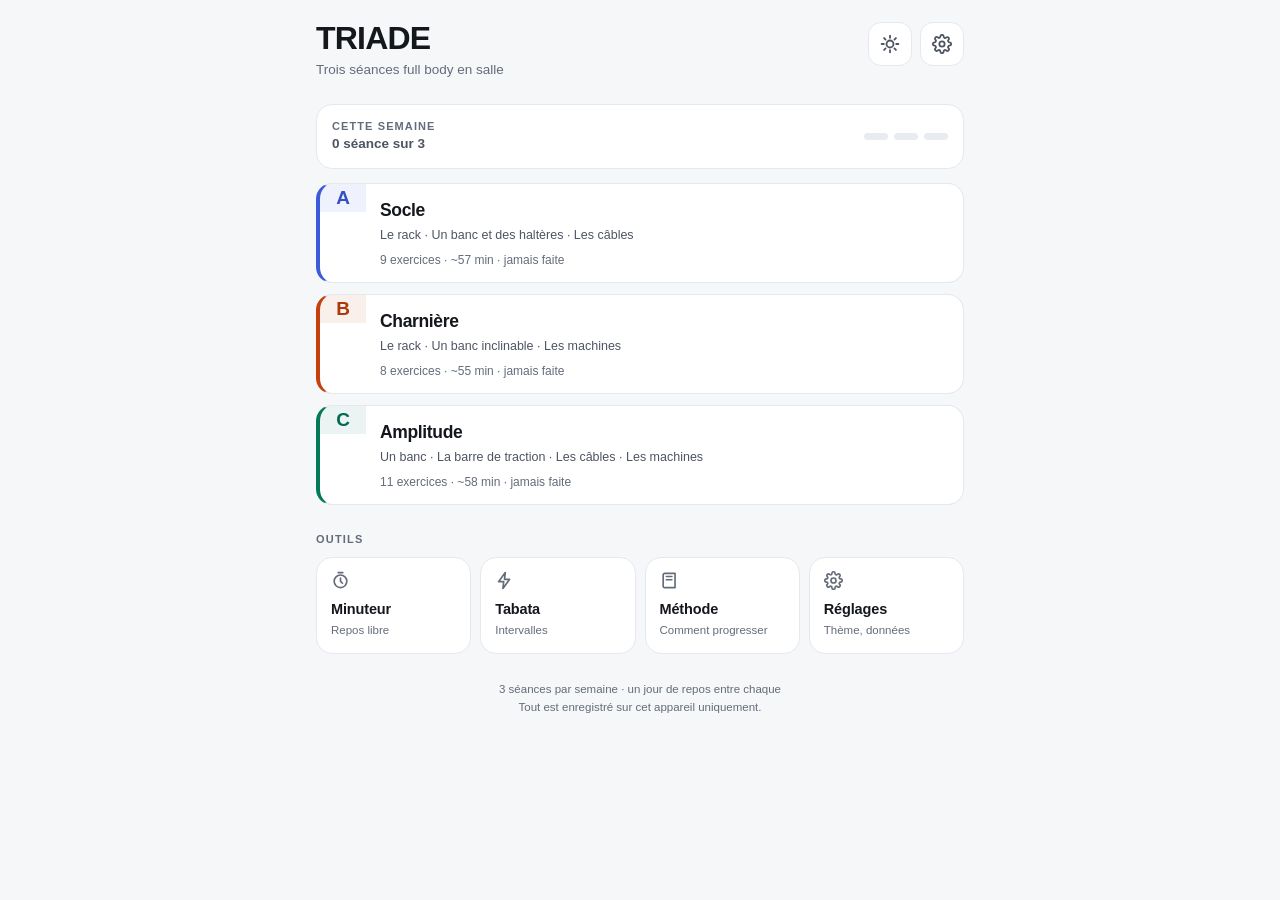
==== commit 7a305d4a: "TRIADE — build 94aed7f41714" ====
--- a/triade/index.html
+++ b/triade/index.html
@@ -3,7 +3,7 @@
 <head>
 <meta charset="utf-8">
 <meta name="viewport" content="width=device-width, initial-scale=1, viewport-fit=cover, maximum-scale=1">
-<meta name="triade-build" content="f965f2d13f98">
+<meta name="triade-build" content="94aed7f41714">
 <title>TRIADE — Programme full body</title>
 <meta name="description" content="TRIADE — trois séances full body en salle, avec minuteur de repos, suivi des charges et Tabata. Fonctionne hors ligne.">
 <meta name="theme-color" content="#f1f3f6" media="(prefers-color-scheme: light)">
@@ -19,35 +19,33 @@
 <style>
 /* ═══════════════════════════════════════════════════════════
    TRIADE — feuille de style
-   Cartes & couleur · thème clair / sombre · mobile d'abord
+   La hiérarchie vient du poids typographique et de l'espace :
+   ni carte, ni pavé gris, ni cadre imbriqué — un filet et de l'air.
+   La couleur ne dit que deux choses : quelle séance, et ce qui est fait.
    ═══════════════════════════════════════════════════════════ */
 
 /* ─── Jetons ─── */
 :root {
-  --bg: #f1f3f6;
-  --bg-grad: radial-gradient(120% 60% at 50% 0%, #ffffff 0%, #eef1f5 60%, #e9edf2 100%);
+  --bg: #f6f7f9;
   --surface: #ffffff;
-  --surface-2: #f7f8fa;
-  --surface-3: #eef0f4;
-  --text: #15181e;
-  --text-2: #4b525e;
-  --muted: #666e7c;
-  --line: #e3e7ed;
-  --line-strong: #cfd5de;
-  --shadow-s: 0 1px 2px rgba(19, 24, 33, .06), 0 1px 3px rgba(19, 24, 33, .04);
-  --shadow-m: 0 2px 6px rgba(19, 24, 33, .07), 0 8px 24px rgba(19, 24, 33, .07);
+  --surface-2: #f0f2f5;
+  --surface-3: #e8ebf0;
+  --text: #14171c;
+  --text-2: #4d5462;
+  --muted: #646c7a;
+  --line: #e5e8ee;
+  --line-strong: #d2d7e0;
+  --shadow-s: 0 1px 2px rgba(19, 24, 33, .05);
+  --shadow-m: 0 2px 6px rgba(19, 24, 33, .06), 0 8px 24px rgba(19, 24, 33, .06);
   --shadow-l: 0 8px 20px rgba(19, 24, 33, .10), 0 24px 60px rgba(19, 24, 33, .14);
   --ok: #0a7f5c;
   --warn: #c2410c;
   --danger: #c92a2a;
   --a: #3b5bdb;
   --a2: #5f3dc4;
-  --on-accent: #fff;
-  --tint: color-mix(in srgb, var(--a) 8%, transparent);
-  --tint-2: color-mix(in srgb, var(--a) 14%, transparent);
-  --r-xl: 24px;
-  --r-l: 18px;
-  --r-m: 14px;
+  --r-xl: 20px;
+  --r-l: 16px;
+  --r-m: 13px;
   --r-s: 10px;
   --safe-b: env(safe-area-inset-bottom, 0px);
   --safe-t: env(safe-area-inset-top, 0px);
@@ -55,22 +53,21 @@
 }
 
 html[data-theme="dark"] {
-  --bg: #0b0d11;
-  --bg-grad: radial-gradient(120% 60% at 50% 0%, #161a22 0%, #0e1116 55%, #0a0c10 100%);
-  --surface: #16191f;
-  --surface-2: #1c2027;
+  --bg: #0c0e12;
+  --surface: #15181e;
+  --surface-2: #1b1f26;
   --surface-3: #232830;
   --text: #f2f4f7;
-  --text-2: #c3c9d3;
-  --muted: #99a2b0;
-  --line: #262b34;
+  --text-2: #c2c8d2;
+  --muted: #98a1af;
+  --line: #242932;
   --line-strong: #333a45;
+  --shadow-s: 0 1px 2px rgba(0, 0, 0, .5);
+  --shadow-m: 0 2px 8px rgba(0, 0, 0, .45), 0 10px 30px rgba(0, 0, 0, .35);
+  --shadow-l: 0 10px 30px rgba(0, 0, 0, .55), 0 30px 70px rgba(0, 0, 0, .45);
   --ok: #2fbf95;
   --warn: #f08c4a;
   --danger: #ff8787;
-  --shadow-s: 0 1px 2px rgba(0, 0, 0, .5);
-  --shadow-m: 0 2px 8px rgba(0, 0, 0, .45), 0 10px 30px rgba(0, 0, 0, .35);
-  --shadow-l: 0 10px 30px rgba(0, 0, 0, .55), 0 30px 70px rgba(0, 0, 0, .45);
   color-scheme: dark;
 }
 
@@ -82,8 +79,6 @@
 body {
   font-family: -apple-system, BlinkMacSystemFont, "SF Pro Text", "Segoe UI", Roboto, "Helvetica Neue", Arial, sans-serif;
   background: var(--bg);
-  background-image: var(--bg-grad);
-  background-attachment: fixed;
   color: var(--text);
   font-size: 16px;
   line-height: 1.5;
@@ -93,807 +88,378 @@
   padding-bottom: calc(28px + var(--safe-b));
 }
 
-button, input, textarea, select {
-  font: inherit;
-  color: inherit;
-  font-family: inherit;
-}
-
-button { cursor: pointer; border: 0; background: none; }
-
-:focus-visible {
-  outline: 2.5px solid var(--a);
-  outline-offset: 2px;
-  border-radius: 6px;
-}
+button, input, textarea, select { font: inherit; color: inherit; font-family: inherit; }
+button { cursor: pointer; border: 0; background: none; padding: 0; }
+
+:focus-visible { outline: 2.5px solid var(--a); outline-offset: 2px; border-radius: 6px; }
 
 .num { font-variant-numeric: tabular-nums; font-feature-settings: "tnum" 1; }
-
-.mono {
-  font-family: ui-monospace, "SF Mono", SFMono-Regular, "JetBrains Mono", Menlo, Consolas, monospace;
-  font-variant-numeric: tabular-nums;
-}
-
-.wrap { width: 100%; max-width: 620px; margin: 0 auto; padding: 0 18px; }
 
 .sr {
   position: absolute; width: 1px; height: 1px; padding: 0; margin: -1px;
   overflow: hidden; clip: rect(0 0 0 0); white-space: nowrap; border: 0;
 }
 
-/* ═══════════ EN-TÊTE D'ACCUEIL ═══════════ */
-.top {
-  padding: calc(22px + var(--safe-t)) 0 8px;
-}
-
-.top-row {
-  display: flex;
-  align-items: flex-start;
-  justify-content: space-between;
-  gap: 14px;
-}
-
-.brand-name {
-  margin: 0;
-  font-size: 30px;
-  font-weight: 800;
-  letter-spacing: -.02em;
-  line-height: 1.05;
-}
-
-.brand-sub {
-  margin: 5px 0 0;
-  font-size: 13.5px;
-  color: var(--muted);
-  letter-spacing: .01em;
-}
+.wrap { width: 100%; max-width: 620px; margin: 0 auto; padding: 0 16px; }
+
+/* ═══════════ ACCUEIL ═══════════ */
+.top { padding: calc(22px + var(--safe-t)) 0 4px; }
+.top-row { display: flex; align-items: flex-start; justify-content: space-between; gap: 14px; }
+.brand-name { margin: 0; font-size: 28px; font-weight: 800; letter-spacing: -.025em; line-height: 1.05; }
+.brand-sub { margin: 4px 0 0; font-size: 13.5px; color: var(--muted); }
 
 .icon-btn {
-  width: 42px; height: 42px;
-  flex: 0 0 42px;
+  width: 44px; height: 44px;
+  flex: 0 0 44px;
   display: grid; place-items: center;
-  border-radius: 13px;
+  border-radius: var(--r-m);
   background: var(--surface);
-  box-shadow: var(--shadow-s);
   border: 1px solid var(--line);
   color: var(--text-2);
-  transition: transform .12s ease, background .15s ease, color .15s ease;
+  transition: transform .12s ease;
 }
 
 .icon-btn:active { transform: scale(.94); }
 .icon-btn svg { width: 20px; height: 20px; }
-
 .icon-btn-row { display: flex; gap: 8px; }
 
-/* ─── Bandeau de la semaine ─── */
 .week {
-  margin: 20px 0 4px;
+  margin: 20px 0 14px;
   background: var(--surface);
   border: 1px solid var(--line);
   border-radius: var(--r-l);
-  box-shadow: var(--shadow-s);
-  padding: 14px 16px;
+  padding: 13px 15px;
+  display: flex; align-items: center; gap: 14px;
+}
+
+.week-label {
+  font-size: 11px; font-weight: 800; letter-spacing: .1em;
+  text-transform: uppercase; color: var(--muted);
+}
+
+.week-count { font-size: 13.5px; color: var(--text-2); font-weight: 650; }
+.week-dots { display: flex; gap: 6px; margin-left: auto; }
+.week-dot { width: 24px; height: 7px; border-radius: 99px; background: var(--surface-3); transition: background .2s ease; }
+.week-dot.on { background: var(--dotcolor, var(--a)); }
+
+/* ─── Cartes de séance : un liseré et une lettre, pas un bandeau ─── */
+.deck { display: grid; gap: 11px; }
+
+.card {
   display: flex;
-  align-items: center;
-  gap: 14px;
-}
-
-.week-label {
-  font-size: 11px;
-  font-weight: 700;
-  letter-spacing: .1em;
-  text-transform: uppercase;
-  color: var(--muted);
-}
-
-.week-dots { display: flex; gap: 7px; margin-left: auto; }
-
-.week-dot {
-  width: 26px; height: 8px;
-  border-radius: 99px;
-  background: var(--surface-3);
-  transition: background .2s ease;
-}
-
-.week-dot.on { background: var(--dotcolor, var(--a)); }
-
-.week-count { font-size: 13px; color: var(--text-2); font-weight: 600; }
-
-/* ═══════════ CARTES DE SÉANCE ═══════════ */
-.deck {
-  display: grid;
-  gap: 14px;
-  margin: 16px 0 0;
-}
-
-.card {
-  position: relative;
-  display: block;
   width: 100%;
   text-align: left;
+  overflow: hidden;
   background: var(--surface);
   border: 1px solid var(--line);
-  border-radius: var(--r-xl);
-  box-shadow: var(--shadow-m);
-  padding: 0;
-  overflow: hidden;
+  border-left: 4px solid var(--a);
+  border-radius: var(--r-l);
   transition: transform .14s cubic-bezier(.2, .8, .3, 1), box-shadow .18s ease;
 }
 
-.card:active { transform: scale(.985); }
-@media (hover: hover) {
-  .card:hover { transform: translateY(-2px); box-shadow: var(--shadow-l); }
-}
-
-.card-band {
-  height: 78px;
-  background: linear-gradient(115deg, var(--a) 0%, var(--a2) 100%);
-  position: relative;
-  display: flex;
-  align-items: center;
-  padding: 0 18px;
-  overflow: hidden;
-}
-
-.card-band::after {
-  content: "";
-  position: absolute;
-  right: -30px; top: -60px;
-  width: 190px; height: 190px;
-  border-radius: 50%;
-  background: rgba(255, 255, 255, .10);
-}
-
-.card-band::before {
-  content: "";
-  position: absolute;
-  right: 40px; bottom: -78px;
-  width: 130px; height: 130px;
-  border-radius: 50%;
-  background: rgba(255, 255, 255, .07);
-}
+.card:active { transform: scale(.99); }
+@media (hover: hover) { .card:hover { box-shadow: var(--shadow-s); } }
 
 .card-code {
-  width: 46px; height: 46px;
-  border-radius: 14px;
-  background: rgba(255, 255, 255, .22);
-  border: 1px solid rgba(255, 255, 255, .35);
+  flex: 0 0 46px;
   display: grid; place-items: center;
-  color: #fff;
-  font-size: 20px; font-weight: 800;
-  letter-spacing: -.01em;
-  flex: 0 0 auto;
-  backdrop-filter: blur(2px);
-}
-
-.card-band-txt { margin-left: 13px; min-width: 0; z-index: 1; }
-
-.card-title {
-  margin: 0;
-  font-size: 22px;
-  font-weight: 800;
-  letter-spacing: -.015em;
-  color: #fff;
-  line-height: 1.15;
-}
-
-.card-focus {
-  font-size: 11.5px;
-  font-weight: 700;
-  letter-spacing: .09em;
-  text-transform: uppercase;
-  color: rgba(255, 255, 255, .82);
-}
-
-.card-body { padding: 14px 18px 16px; }
-
-.card-sub {
-  margin: 0;
-  font-size: 14.5px;
-  color: var(--text-2);
-  font-weight: 500;
-}
-
-.card-meta {
-  display: flex;
-  align-items: center;
-  gap: 8px;
-  flex-wrap: wrap;
-  margin-top: 12px;
-}
-
-.tag {
-  font-size: 12px;
-  font-weight: 650;
-  color: var(--text-2);
-  background: var(--surface-3);
-  border-radius: 99px;
-  padding: 4.5px 10px;
-  white-space: nowrap;
-}
-
-.tag-accent {
-  color: color-mix(in srgb, var(--a) 85%, #000);
-  background: color-mix(in srgb, var(--a) 12%, var(--surface));
-}
-
-html[data-theme="dark"] .tag-accent {
-  color: color-mix(in srgb, var(--a) 65%, #fff);
-  background: color-mix(in srgb, var(--a) 22%, var(--surface));
-}
-
-.card-prog {
-  margin-top: 14px;
-  display: flex;
-  align-items: center;
-  gap: 10px;
-}
-
-.bar {
-  flex: 1;
-  height: 7px;
-  border-radius: 99px;
-  background: var(--surface-3);
-  overflow: hidden;
-}
-
-.bar-fill {
-  height: 100%;
-  border-radius: 99px;
-  background: linear-gradient(90deg, var(--a), var(--a2));
-  width: 0;
-  transition: width .35s cubic-bezier(.2, .8, .3, 1);
-}
-
-.card-prog-txt {
-  font-size: 12px;
-  font-weight: 700;
-  color: var(--muted);
-  white-space: nowrap;
-}
-
-/* ─── Cartes outils ─── */
-.tools {
-  display: grid;
-  grid-template-columns: 1fr 1fr;
-  gap: 12px;
-  margin: 18px 0 0;
-}
+  font-size: 19px; font-weight: 800;
+  color: color-mix(in srgb, var(--a) 88%, #000);
+  background: color-mix(in srgb, var(--a) 8%, transparent);
+}
+
+html[data-theme="dark"] .card-code {
+  color: color-mix(in srgb, var(--a) 62%, #fff);
+  background: color-mix(in srgb, var(--a) 16%, transparent);
+}
+
+.card-body { display: block; padding: 13px 14px; min-width: 0; flex: 1; }
+.card-title, .card-sub, .card-meta, .card-prog { display: block; }
+.card-title { margin: 0; font-size: 17.5px; font-weight: 750; letter-spacing: -.02em; }
+.card-sub { margin: 3px 0 0; font-size: 12.5px; color: var(--text-2); }
+.card-meta { margin: 6px 0 0; font-size: 12px; color: var(--muted); font-variant-numeric: tabular-nums; }
+.card-prog { display: flex !important; align-items: center; gap: 9px; margin-top: 10px; }
+.bar { display: block; flex: 1; height: 5px; border-radius: 99px; background: var(--surface-2); overflow: hidden; }
+.bar-fill { display: block; height: 100%; border-radius: 99px; background: var(--a); width: 0; transition: width .35s cubic-bezier(.2, .8, .3, 1); }
+.card-prog-txt { font-size: 11.5px; font-weight: 700; color: var(--muted); white-space: nowrap; }
+
+.section-label {
+  font-size: 11px; font-weight: 800; letter-spacing: .11em;
+  text-transform: uppercase; color: var(--muted);
+  margin: 26px 0 10px;
+}
+
+.tools { display: grid; grid-template-columns: 1fr 1fr; gap: 9px; }
 
 .tool {
   background: var(--surface);
   border: 1px solid var(--line);
   border-radius: var(--r-l);
-  box-shadow: var(--shadow-s);
-  padding: 15px 15px 16px;
+  padding: 13px 14px 14px;
   text-align: left;
-  transition: transform .14s ease, box-shadow .18s ease;
-}
-
-.tool:active { transform: scale(.97); }
-@media (hover: hover) { .tool:hover { box-shadow: var(--shadow-m); } }
-
-.tool-ico {
-  width: 36px; height: 36px;
-  border-radius: 11px;
-  display: grid; place-items: center;
-  background: var(--surface-3);
-  color: var(--text-2);
-  margin-bottom: 10px;
-}
-
+  transition: transform .14s ease;
+}
+
+.tool:active { transform: scale(.98); }
+.tool-ico { color: var(--muted); margin-bottom: 8px; height: 20px; }
 .tool-ico svg { width: 19px; height: 19px; }
-.tool-name { font-size: 15px; font-weight: 700; letter-spacing: -.01em; }
-.tool-sub { font-size: 12px; color: var(--muted); margin-top: 2px; }
-
-.section-label {
-  font-size: 11px;
-  font-weight: 700;
-  letter-spacing: .11em;
-  text-transform: uppercase;
-  color: var(--muted);
-  margin: 26px 0 10px;
-}
-
-.foot {
-  margin: 26px 0 8px;
-  font-size: 11.5px;
-  color: var(--muted);
-  text-align: center;
-  line-height: 1.6;
-}
-
-/* ═══════════ VUE SÉANCE ═══════════ */
+.tool-name { font-size: 14.5px; font-weight: 700; letter-spacing: -.01em; }
+.tool-sub { font-size: 11.5px; color: var(--muted); margin-top: 1px; }
+
+.foot { margin: 26px 0 8px; font-size: 11.5px; color: var(--muted); text-align: center; line-height: 1.6; }
+
+/* ═══════════ EN-TÊTE DE SÉANCE ═══════════ */
 .s-head {
-  position: sticky;
-  top: 0;
-  z-index: 40;
+  position: sticky; top: 0; z-index: 40;
   background: linear-gradient(115deg, var(--a) 0%, var(--a2) 100%);
   padding-top: var(--safe-t);
-  box-shadow: 0 2px 14px rgba(0, 0, 0, .16);
-}
-
-.s-head-in {
-  display: flex;
-  align-items: center;
-  gap: 12px;
-  padding: 12px 0 13px;
-}
+}
+
+.s-head-in { display: flex; align-items: center; gap: 12px; padding: 12px 0; }
 
 .back {
-  width: 40px; height: 40px;
-  flex: 0 0 40px;
-  border-radius: 12px;
+  width: 42px; height: 42px;
+  flex: 0 0 42px;
+  border-radius: var(--r-m);
   background: rgba(255, 255, 255, .18);
-  border: 1px solid rgba(255, 255, 255, .28);
+  border: 1px solid rgba(255, 255, 255, .26);
   display: grid; place-items: center;
   color: #fff;
-  transition: background .15s ease, transform .12s ease;
+  transition: transform .12s ease;
 }
 
 .back:active { transform: scale(.93); }
 .back svg { width: 20px; height: 20px; }
-
 .s-head-txt { min-width: 0; flex: 1; }
 
+.s-head-sub {
+  font-size: 11px; font-weight: 750; letter-spacing: .08em;
+  text-transform: uppercase; color: rgba(255, 255, 255, .82);
+}
+
 .s-head-title {
-  margin: 0;
-  font-size: 18px;
-  font-weight: 800;
+  margin: 0; font-size: 19px; font-weight: 800;
+  color: #fff; letter-spacing: -.02em;
+  white-space: nowrap; overflow: hidden; text-overflow: ellipsis;
+}
+
+.s-head-btn {
+  height: 44px; padding: 0 14px;
+  border-radius: var(--r-m);
+  background: rgba(255, 255, 255, .2);
+  border: 1px solid rgba(255, 255, 255, .28);
   color: #fff;
-  letter-spacing: -.015em;
-  white-space: nowrap;
-  overflow: hidden;
-  text-overflow: ellipsis;
-}
-
-.s-head-sub {
-  font-size: 11.5px;
-  font-weight: 650;
-  letter-spacing: .06em;
-  text-transform: uppercase;
-  color: rgba(255, 255, 255, .8);
-}
-
-.s-head-btn {
-  height: 40px;
-  padding: 0 14px;
-  border-radius: 12px;
-  background: rgba(255, 255, 255, .2);
-  border: 1px solid rgba(255, 255, 255, .3);
-  color: #fff;
-  font-size: 13px;
-  font-weight: 700;
+  font-size: 13px; font-weight: 700;
   display: flex; align-items: center; gap: 7px;
+  font-variant-numeric: tabular-nums;
 }
 
 .s-head-btn svg { width: 17px; height: 17px; }
-
-/* ─── Navigation des blocs ─── */
+.s-prog { height: 3px; background: rgba(255, 255, 255, .25); }
+.s-prog-fill { display: block; height: 100%; width: 0; background: #fff; transition: width .35s cubic-bezier(.2, .8, .3, 1); }
+
+/* ─── Postes : des onglets soulignés ─── */
 .blocnav {
   position: sticky;
-  top: var(--head-h, 65px);
+  top: var(--head-h, 68px);
   z-index: 35;
-  background: color-mix(in srgb, var(--bg) 88%, transparent);
+  background: color-mix(in srgb, var(--bg) 92%, transparent);
   backdrop-filter: saturate(1.6) blur(12px);
   -webkit-backdrop-filter: saturate(1.6) blur(12px);
   border-bottom: 1px solid var(--line);
 }
 
 .blocnav-in {
-  display: flex;
-  gap: 7px;
-  overflow-x: auto;
-  scrollbar-width: none;
-  padding: 9px 18px;
+  display: flex; gap: 18px;
+  overflow-x: auto; scrollbar-width: none;
+  padding: 0 16px;
   scroll-behavior: smooth;
 }
 
 .blocnav-in::-webkit-scrollbar { display: none; }
 
-.pill {
+.tab {
   flex: 0 0 auto;
-  min-height: 40px;
-  display: flex;
-  align-items: center;
-  padding: 0 14px;
+  min-height: 46px;
+  padding: 0 0 2px;
+  border-bottom: 2px solid transparent;
+  color: var(--muted);
+  font-size: 13.5px; font-weight: 650;
+  white-space: nowrap;
+  transition: color .16s ease, border-color .16s ease;
+}
+
+.tab.on { color: var(--text); border-bottom-color: var(--a); font-weight: 750; }
+
+.s-intro { margin: 18px 0 0; font-size: 14.5px; color: var(--text-2); line-height: 1.55; }
+
+/* ═══════════ BLOC ═══════════ */
+.bloc { margin: 22px 0 0; scroll-margin-top: calc(var(--head-h, 68px) + 60px); }
+.bloc-head { display: flex; align-items: baseline; gap: 9px; }
+
+.bloc-n {
+  font-size: 11.5px; font-weight: 800; letter-spacing: .06em;
+  color: var(--muted);
+  font-variant-numeric: tabular-nums;
+  flex: 0 0 auto;
+}
+
+.bloc-name {
+  font-size: 12px; font-weight: 800; letter-spacing: .11em;
+  text-transform: uppercase; color: var(--text);
+}
+
+.bloc-dur { margin-left: auto; font-size: 11.5px; color: var(--muted); white-space: nowrap; font-variant-numeric: tabular-nums; }
+.bloc-sub { font-size: 12px; color: var(--muted); margin-top: 3px; }
+
+/* ═══════════ EXERCICE ═══════════ */
+.exo { padding: 15px 0 10px; border-top: 1px solid var(--line); margin-top: 14px; }
+.exo-tete { display: flex; align-items: flex-start; gap: 10px; }
+.exo-txt { min-width: 0; flex: 1; }
+
+.exo-name {
+  font-size: 17px; font-weight: 750;
+  letter-spacing: -.015em; line-height: 1.2;
+  display: flex; align-items: baseline; gap: 7px;
+}
+
+.exo-fait { color: var(--ok); font-size: 14px; font-weight: 800; }
+.exo.done .exo-name { color: var(--muted); }
+.exo-sub { margin-top: 3px; font-size: 12.5px; color: var(--muted); line-height: 1.35; }
+.exo-meta { margin-top: 5px; font-size: 13px; color: var(--text-2); font-variant-numeric: tabular-nums; }
+
+.repos {
+  flex: 0 0 auto;
+  height: 44px; padding: 0 13px;
+  border: 1px solid var(--line-strong);
   border-radius: 99px;
-  background: var(--surface);
-  border: 1px solid var(--line);
   color: var(--text-2);
-  font-size: 12.5px;
-  font-weight: 650;
-  white-space: nowrap;
-  transition: background .16s ease, color .16s ease, border-color .16s ease;
-}
-
-.pill.on {
-  background: var(--a);
-  border-color: var(--a);
-  color: #fff;
-}
-
-/* ─── Chapeau de séance ─── */
-.s-intro {
-  margin: 16px 0 4px;
-  background: var(--surface);
-  border: 1px solid var(--line);
-  border-left: 3px solid var(--a);
-  border-radius: var(--r-m);
-  padding: 13px 15px;
-  font-size: 14px;
-  color: var(--text-2);
-  line-height: 1.55;
-  box-shadow: var(--shadow-s);
-}
-
-/* ─── Bloc ─── */
-.bloc { margin: 22px 0 0; scroll-margin-top: calc(var(--head-h, 65px) + 62px); }
-
-.bloc-head { display: flex; align-items: baseline; gap: 10px; margin-bottom: 11px; }
-
-.bloc-n {
-  font-size: 12px;
-  font-weight: 800;
-  letter-spacing: .04em;
-  color: color-mix(in srgb, var(--a) 85%, #000);
-  background: color-mix(in srgb, var(--a) 12%, var(--surface));
-  border-radius: 8px;
-  padding: 3px 8px;
-  flex: 0 0 auto;
-}
-
-html[data-theme="dark"] .bloc-n {
-  color: color-mix(in srgb, var(--a) 62%, #fff);
-  background: color-mix(in srgb, var(--a) 24%, var(--surface));
-}
-
-.bloc-name { font-size: 17px; font-weight: 800; letter-spacing: -.015em; }
-.bloc-dur { font-size: 12px; color: var(--muted); margin-left: auto; white-space: nowrap; flex: 0 0 auto; }
-.bloc-sub { font-size: 12.5px; color: var(--muted); margin: -6px 0 11px 0; }
-
-/* ─── Superset ─── */
-.ss {
-  min-width: 0;
-  border: 1.5px dashed var(--line-strong);
-  border-radius: var(--r-l);
-  padding: 11px;
-  background: color-mix(in srgb, var(--a) 4%, transparent);
-  display: grid;
-  gap: 10px;
-  margin-bottom: 12px;
-}
-
-.ss-head {
-  display: flex; align-items: center; gap: 9px;
-  flex-wrap: wrap;
-  min-width: 0;
-  font-size: 12px; font-weight: 700; color: color-mix(in srgb, var(--a) 85%, #000);
-  letter-spacing: .02em;
-}
-
-html[data-theme="dark"] .ss-head { color: color-mix(in srgb, var(--a) 60%, #fff); }
-
-.ss-badge {
-  background: var(--a);
-  color: #fff;
-  border-radius: 7px;
-  padding: 2.5px 7px;
-  font-size: 10.5px;
-  font-weight: 800;
-  letter-spacing: .06em;
-  text-transform: uppercase;
-}
-
-.ss-note {
-  font-weight: 500;
-  color: var(--text-2);
-  font-size: 12px;
-  flex: 1 1 100%;   /* sur sa propre ligne : sinon elle pousse le bloc hors de l'écran */
-  min-width: 0;
-}
-
-.ss-rounds {
-  display: flex; align-items: center; gap: 8px;
-  flex-wrap: wrap;   /* 5 tours ne tiennent pas sur une ligne à 390 px */
-  padding: 9px 11px;
-  border-radius: var(--r-m);
-  background: var(--surface);
-  border: 1px solid var(--line);
-}
-
-.ss-rounds-lab { font-size: 12px; font-weight: 700; color: var(--text-2); }
-
-/* ─── Carte d'exercice ─── */
-.ex {
-  min-width: 0;
-  background: var(--surface);
-  border: 1px solid var(--line);
-  border-radius: var(--r-l);
-  box-shadow: var(--shadow-s);
-  overflow: hidden;
-  margin-bottom: 11px;
-}
-
-.ss .ex { margin-bottom: 0; }
-
-.ex.done { border-color: color-mix(in srgb, var(--ok) 45%, var(--line)); }
-
-.ex-top {
-  display: flex;
-  align-items: flex-start;
-  gap: 11px;
-  padding: 14px 15px 0;
-}
-
-.ex-i {
-  width: 25px; height: 25px;
-  flex: 0 0 25px;
-  border-radius: 8px;
-  background: var(--surface-3);
+  font-size: 13px; font-weight: 700;
+  display: flex; align-items: center; gap: 6px;
+  font-variant-numeric: tabular-nums;
+  transition: transform .12s ease, border-color .15s ease;
+}
+
+.repos:active { transform: scale(.95); border-color: var(--a); }
+.repos svg { width: 15px; height: 15px; }
+
+/* ─── Rangées d'action ─── */
+.rang { display: flex; align-items: center; gap: 8px; margin-top: 12px; flex-wrap: wrap; }
+
+.pt {
+  width: 48px; height: 48px;
+  border: 1.5px solid var(--line-strong);
+  border-radius: 14px;
   color: var(--muted);
-  font-size: 11.5px; font-weight: 800;
+  font-size: 14px; font-weight: 750;
   display: grid; place-items: center;
-  margin-top: 2px;
-}
-
-.ex.done .ex-i { background: var(--ok); color: #fff; }
-
-.ex-name { font-size: 16.5px; font-weight: 750; letter-spacing: -.015em; line-height: 1.25; }
-.ex-sub { font-size: 12.5px; color: var(--muted); margin-top: 3px; line-height: 1.4; }
-
-/* ─── Statistiques ─── */
-.stats {
-  display: flex;
-  flex-wrap: wrap;
-  gap: 7px;
-  padding: 12px 15px 0;
-}
-
-.stat {
-  background: var(--surface-2);
-  border: 1px solid var(--line);
-  border-radius: var(--r-s);
-  padding: 6px 10px;
-  min-width: 0;
-  min-height: 48px;
-  display: flex;
-  flex-direction: column;
-  justify-content: center;
-  text-align: left;
-}
-
-/* Le repos se lance ici, sur l'exercice : bouton franc, pas une simple étiquette. */
-.stat-rest {
-  background: color-mix(in srgb, var(--a) 10%, var(--surface));
-  border-color: color-mix(in srgb, var(--a) 32%, var(--line));
-  padding-right: 12px;
-}
-
-.stat-rest .stat-k { color: color-mix(in srgb, var(--a) 80%, #000); }
-.stat-rest .stat-v { color: color-mix(in srgb, var(--a) 88%, #000); }
-.stat-rest:active { transform: scale(.95); }
-
-html[data-theme="dark"] .stat-rest {
-  background: color-mix(in srgb, var(--a) 22%, var(--surface));
-}
-
-html[data-theme="dark"] .stat-rest .stat-k,
-html[data-theme="dark"] .stat-rest .stat-v { color: color-mix(in srgb, var(--a) 58%, #fff); }
-
-.ss-rest {
-  display: inline-flex;
-  align-items: center;
-  gap: 5px;
-  height: 44px;
-  padding: 0 13px;
-  border-radius: 99px;
-  background: var(--surface);
-  border: 1px solid color-mix(in srgb, var(--a) 32%, var(--line));
-  color: color-mix(in srgb, var(--a) 85%, #000);
-  font-size: 13px;
-  font-weight: 750;
-  flex: 0 0 auto;
-}
-
-.ss-rest svg { width: 15px; height: 15px; }
-.ss-rest:active { transform: scale(.95); }
-
-html[data-theme="dark"] .ss-rest { color: color-mix(in srgb, var(--a) 60%, #fff); }
-
-.stat-k {
-  font-size: 9.5px;
-  font-weight: 750;
-  letter-spacing: .1em;
-  text-transform: uppercase;
-  color: var(--muted);
-  display: block;
-  line-height: 1.3;
-}
-
-.stat-v {
-  font-size: 14.5px;
-  font-weight: 750;
-  letter-spacing: -.01em;
-  line-height: 1.25;
-}
-
-.stat.key { background: color-mix(in srgb, var(--a) 9%, var(--surface)); border-color: color-mix(in srgb, var(--a) 24%, var(--line)); }
-.stat.key .stat-v { color: color-mix(in srgb, var(--a) 88%, #000); }
-
-html[data-theme="dark"] .stat.key { background: color-mix(in srgb, var(--a) 20%, var(--surface)); }
-html[data-theme="dark"] .stat.key .stat-v { color: color-mix(in srgb, var(--a) 55%, #fff); }
-
-/* ─── Séries ─── */
-.sets {
-  display: flex;
-  align-items: center;
-  gap: 7px;
-  padding: 13px 15px 0;
-  flex-wrap: wrap;
-}
-
-.sets-lab {
-  font-size: 9.5px; font-weight: 750; letter-spacing: .1em;
-  text-transform: uppercase; color: var(--muted);
-  margin-right: 2px;
-}
-
-.dot {
-  width: 48px; height: 48px;
-  border-radius: 12px;
-  border: 1.5px solid var(--line-strong);
-  background: var(--surface-2);
-  color: var(--muted);
-  font-size: 13px; font-weight: 750;
-  display: grid; place-items: center;
-  transition: transform .12s cubic-bezier(.2,.8,.3,1), background .16s ease, border-color .16s ease, color .16s ease;
-}
-
-.dot:active { transform: scale(.9); }
-
-.dot.on {
-  background: var(--ok);
-  border-color: var(--ok);
-  color: #fff;
-}
-
-.dot.on svg { width: 17px; height: 17px; }
-
-.sets-reset {
-  margin-left: auto;
-  font-size: 11.5px;
-  font-weight: 650;
-  color: var(--muted);
-  padding: 6px 8px;
-  border-radius: 8px;
-}
-
-@media (hover: hover) { .sets-reset:hover { background: var(--surface-3); color: var(--text-2); } }
-
-/* ─── Charge ─── */
-.load {
-  margin: 13px 15px 0;
-  padding: 11px 12px;
-  background: var(--surface-2);
-  border: 1px solid var(--line);
-  border-radius: var(--r-m);
-}
-
-.load-row { display: flex; align-items: center; gap: 10px; }
-
-.load-step {
+  font-variant-numeric: tabular-nums;
+  transition: transform .12s cubic-bezier(.2, .8, .3, 1), background .16s ease, border-color .16s ease, color .16s ease;
+}
+
+.pt:active { transform: scale(.9); }
+.pt.on { background: var(--ok); border-color: var(--ok); color: #fff; }
+.pt.on svg { width: 19px; height: 19px; }
+.pt.ronde { border-radius: 99px; }
+
+.effacer { margin-left: auto; min-height: 44px; padding: 0 4px; color: var(--muted); font-size: 12px; font-weight: 600; }
+
+.charge { gap: 10px; }
+
+.pas {
   width: 48px; height: 48px;
   flex: 0 0 48px;
-  border-radius: 13px;
-  background: var(--surface);
   border: 1.5px solid var(--line-strong);
+  border-radius: 14px;
   color: var(--text-2);
-  font-size: 23px;
-  font-weight: 600;
-  line-height: 1;
+  font-size: 22px; font-weight: 500; line-height: 1;
   display: grid; place-items: center;
   transition: transform .1s ease, border-color .15s ease;
 }
 
-.load-step:active { transform: scale(.9); border-color: var(--a); }
-
-.load-field {
-  flex: 1;
-  min-width: 0;
-  display: flex;
-  align-items: center;
-  justify-content: center;
-  gap: 3px;
-  background: var(--surface);
-  border: 1.5px solid var(--line-strong);
-  border-radius: 13px;
+.pas:active { transform: scale(.9); border-color: var(--a); }
+
+.poids-box {
+  flex: 1; min-width: 60px;
+  display: flex; align-items: center; justify-content: center; gap: 3px;
   height: 48px;
-  padding: 0 6px;
-}
-
-.load-field:focus-within { border-color: var(--a); }
-
-.load-in {
-  width: 100%;
-  flex: 1 1 auto;
-  height: 44px;
-  border: 0;
-  background: none;
-  padding: 0;
-  font-size: 21px;
-  font-weight: 750;
+  border-bottom: 1.5px solid var(--line-strong);
+  transition: border-color .15s ease;
+}
+
+.poids-box:focus-within { border-color: var(--a); }
+
+.poids {
+  width: 100%; height: 46px;
+  border: 0; background: none; padding: 0;
+  font-size: 21px; font-weight: 750;
   letter-spacing: -.02em;
   font-variant-numeric: tabular-nums;
   text-align: center;
 }
 
-.load-in:focus { outline: none; }
-.load-in::placeholder { color: var(--muted); font-weight: 500; }
-
-.load-unit { font-size: 13px; font-weight: 700; color: var(--muted); margin-left: -4px; }
-
-.load-info { margin-top: 9px; font-size: 12.5px; line-height: 1.5; }
-.load-last { color: var(--text-2); font-weight: 600; }
-.load-hint { color: var(--muted); }
-
-.load-sugg {
-  display: inline-flex; align-items: center; gap: 5px;
-  background: color-mix(in srgb, var(--ok) 13%, var(--surface));
+.poids:focus { outline: none; }
+.poids::placeholder { color: var(--muted); font-weight: 500; }
+.poids-unit { font-size: 12px; font-weight: 650; color: var(--muted); }
+
+.sugg {
+  flex: 0 0 auto;
+  display: inline-flex; align-items: center;
+  height: 48px; padding: 0 13px;
+  border-radius: 99px;
+  border: 1px solid color-mix(in srgb, var(--ok) 35%, transparent);
   color: var(--ok);
-  border: 1px solid color-mix(in srgb, var(--ok) 30%, transparent);
-  border-radius: 99px;
-  padding: 4px 10px;
-  font-size: 12px;
-  font-weight: 750;
+  font-size: 13px; font-weight: 750;
   font-variant-numeric: tabular-nums;
 }
 
-.load-hist {
-  margin-top: 9px;
-  padding-top: 9px;
+.dernier { margin-top: 8px; font-size: 12px; color: var(--muted); font-variant-numeric: tabular-nums; }
+.dernier b { color: var(--text-2); font-weight: 700; }
+
+/* ─── Superset : un trait, pas un cadre ─── */
+.ss { margin-top: 14px; padding-left: 13px; border-left: 2px solid var(--a); }
+
+.ss-head {
+  display: flex; align-items: center; gap: 9px; flex-wrap: wrap;
+  padding-top: 16px;
   border-top: 1px solid var(--line);
-  display: flex;
-  gap: 6px;
-  overflow-x: auto;
-  scrollbar-width: none;
-}
-
-.load-hist::-webkit-scrollbar { display: none; }
-
-.hchip {
-  flex: 0 0 auto;
-  background: var(--surface);
-  border: 1px solid var(--line);
-  border-radius: 8px;
-  padding: 4px 8px;
-  font-size: 11.5px;
-  color: var(--text-2);
-  font-variant-numeric: tabular-nums;
-}
-
-.hchip b { font-weight: 750; }
-.hchip span { color: var(--muted); margin-left: 4px; }
+  min-width: 0;
+}
+
+.ss-badge {
+  font-size: 10px; font-weight: 800; letter-spacing: .09em;
+  text-transform: uppercase;
+  color: color-mix(in srgb, var(--a) 85%, #000);
+}
+
+html[data-theme="dark"] .ss-badge { color: color-mix(in srgb, var(--a) 60%, #fff); }
+
+.ss-note { flex: 1 1 100%; min-width: 0; font-size: 12px; color: var(--muted); }
+.ss .exo:first-of-type { border-top: 0; padding-top: 10px; margin-top: 0; }
+.ss-rounds { display: flex; align-items: center; gap: 8px; margin-top: 12px; flex-wrap: wrap; }
+
+.ss-rounds-lab {
+  font-size: 11px; font-weight: 800; letter-spacing: .08em;
+  text-transform: uppercase; color: var(--muted);
+}
 
 /* ─── Détails ─── */
-.det { border-top: 1px solid var(--line); margin-top: 14px; }
+.det { margin-top: 4px; }
 
 .det-btn {
   width: 100%;
   display: flex; align-items: center; gap: 8px;
-  padding: 12px 15px;
-  font-size: 12.5px;
-  font-weight: 700;
+  min-height: 44px;
   color: var(--muted);
-  letter-spacing: .02em;
+  font-size: 12.5px; font-weight: 600;
 }
 
 .det-btn svg { width: 15px; height: 15px; transition: transform .2s ease; margin-left: auto; }
 .det.open .det-btn svg { transform: rotate(180deg); }
-.det-body { display: none; padding: 0 15px 15px; }
+.det-body { display: none; padding: 4px 0 12px; }
 .det.open .det-body { display: block; }
 
-.note-block { margin-bottom: 12px; }
+.note-block { margin-bottom: 13px; }
 
 .note-k {
   font-size: 10px; font-weight: 800; letter-spacing: .1em;
@@ -902,47 +468,46 @@
   margin-bottom: 5px;
 }
 
-.note-k .kdot { width: 6px; height: 6px; border-radius: 50%; background: var(--a); }
+.note-k .kdot { width: 5px; height: 5px; border-radius: 50%; background: var(--a); }
 .note-k.warn .kdot { background: var(--warn); }
 .note-k.alt .kdot { background: var(--muted); }
 .note-t { font-size: 13.5px; color: var(--text-2); line-height: 1.58; }
-
-.note-t.warn {
-  background: color-mix(in srgb, var(--warn) 8%, var(--surface-2));
-  border-left: 2.5px solid var(--warn);
-  border-radius: 0 var(--r-s) var(--r-s) 0;
-  padding: 9px 11px;
-}
-
-.note-t.alt {
-  background: var(--surface-2);
-  border-radius: var(--r-s);
-  padding: 9px 11px;
-  color: var(--muted);
-}
+.note-t.warn { border-left: 2px solid var(--warn); padding-left: 10px; }
+.note-t.alt { color: var(--muted); }
+
+.load-hist { display: flex; gap: 6px; overflow-x: auto; scrollbar-width: none; padding-bottom: 2px; }
+.load-hist::-webkit-scrollbar { display: none; }
+
+.hchip {
+  flex: 0 0 auto;
+  border: 1px solid var(--line);
+  border-radius: 8px;
+  padding: 7px 9px;
+  font-size: 11.5px;
+  color: var(--text-2);
+  font-variant-numeric: tabular-nums;
+}
+
+.hchip b { font-weight: 750; }
+.hchip span { color: var(--muted); margin-left: 4px; }
 
 .myn {
-  width: 100%;
-  min-height: 62px;
+  width: 100%; min-height: 62px;
   resize: vertical;
   border-radius: var(--r-s);
-  border: 1.5px solid var(--line-strong);
-  background: var(--surface-2);
+  border: 1px solid var(--line-strong);
+  background: var(--surface);
   padding: 9px 11px;
-  font-size: 13.5px;
-  line-height: 1.5;
-}
-
-.myn:focus { border-color: var(--a); outline: none; background: var(--surface); }
+  font-size: 13.5px; line-height: 1.5;
+}
+
+.myn:focus { border-color: var(--a); outline: none; }
 
 /* ═══════════ ÉCRAN PLEIN (repos / tabata) ═══════════ */
 .veil {
-  position: fixed;
-  inset: 0;
-  z-index: 200;
-  display: none;
-  place-items: center;
-  background: color-mix(in srgb, var(--bg) 92%, #000);
+  position: fixed; inset: 0; z-index: 200;
+  display: none; place-items: center;
+  background: color-mix(in srgb, var(--bg) 94%, #000);
   backdrop-filter: blur(18px);
   -webkit-backdrop-filter: blur(18px);
   padding: 24px;
@@ -954,62 +519,32 @@
 @keyframes fade { from { opacity: 0 } to { opacity: 1 } }
 
 .veil-in { width: 100%; max-width: 380px; text-align: center; }
-
 .ring-box { position: relative; width: 250px; height: 250px; margin: 0 auto; }
 .ring { width: 100%; height: 100%; transform: rotate(-90deg); }
-.ring-bg { fill: none; stroke: var(--surface-3); stroke-width: 11; }
+.ring-bg { fill: none; stroke: var(--surface-3); stroke-width: 10; }
 
 .ring-fg {
-  fill: none;
-  stroke: var(--a);
-  stroke-width: 11;
-  stroke-linecap: round;
+  fill: none; stroke: var(--a); stroke-width: 10; stroke-linecap: round;
   transition: stroke-dashoffset .3s linear, stroke .3s ease;
 }
 
-.ring-txt {
-  position: absolute;
-  inset: 0;
-  display: grid;
-  place-content: center;
-  gap: 2px;
-}
-
-.ring-time {
-  font-size: 62px;
-  font-weight: 800;
-  letter-spacing: -.045em;
-  line-height: 1;
-  font-variant-numeric: tabular-nums;
-}
+.ring-txt { position: absolute; inset: 0; display: grid; place-content: center; gap: 2px; }
+.ring-time { font-size: 62px; font-weight: 800; letter-spacing: -.045em; line-height: 1; font-variant-numeric: tabular-nums; }
 
 .ring-lab {
-  font-size: 11.5px;
-  font-weight: 750;
-  letter-spacing: .13em;
-  text-transform: uppercase;
-  color: var(--text-2);
-}
-
-.veil-title {
-  font-size: 13px;
-  font-weight: 700;
-  color: var(--text-2);
-  margin-bottom: 20px;
-  min-height: 20px;
-}
-
-.veil-btns { display: flex; gap: 9px; justify-content: center; margin-top: 26px; flex-wrap: wrap; }
+  font-size: 11.5px; font-weight: 750; letter-spacing: .13em;
+  text-transform: uppercase; color: var(--text-2);
+}
+
+.veil-title { font-size: 13px; font-weight: 700; color: var(--text-2); margin-bottom: 20px; min-height: 20px; }
+.veil-btns { display: flex; gap: 9px; justify-content: center; margin-top: 24px; flex-wrap: wrap; }
 
 .btn {
-  height: 48px;
-  padding: 0 20px;
-  border-radius: 14px;
+  height: 48px; padding: 0 20px;
+  border-radius: var(--r-m);
   background: var(--surface);
   border: 1px solid var(--line);
-  box-shadow: var(--shadow-s);
-  font-size: 14.5px;
-  font-weight: 700;
+  font-size: 14.5px; font-weight: 700;
   color: var(--text);
   display: inline-flex; align-items: center; gap: 8px;
   transition: transform .12s ease;
@@ -1017,36 +552,74 @@
 
 .btn:active { transform: scale(.96); }
 .btn svg { width: 18px; height: 18px; }
-
-.btn-primary {
-  background: linear-gradient(115deg, var(--a), var(--a2));
-  border-color: transparent;
-  color: #fff;
-  box-shadow: var(--shadow-m);
-}
-
+.btn-primary { background: var(--a); border-color: transparent; color: #fff; }
 .btn-wide { width: 100%; justify-content: center; }
-.btn-ghost { background: transparent; border-color: var(--line-strong); box-shadow: none; }
-
-.btn-danger {
-  color: #fff;
-  background: #b02525;
-  border-color: transparent;
-}
-
-/* ─── Phase tabata ─── */
+.btn-ghost { background: transparent; border-color: var(--line-strong); }
+.btn-danger { color: #fff; background: #b02525; border-color: transparent; }
+
 .phase-work { --a: #e03131; --a2: #f03e3e; }
 .phase-rest { --a: #1c7ed6; --a2: #1098ad; }
 .phase-prep { --a: #f08c00; --a2: #e8590c; }
 
+/* ═══════════ PASTILLE DE REPOS ═══════════ */
+.mini {
+  position: fixed;
+  left: 50%; bottom: calc(16px + var(--safe-b));
+  transform: translateX(-50%);
+  z-index: 190;
+  display: none; align-items: center; gap: 4px;
+  background: var(--surface);
+  border: 1px solid var(--line);
+  border-radius: 99px;
+  box-shadow: var(--shadow-l);
+  padding: 5px 5px 5px 6px;
+  overflow: hidden;
+}
+
+.mini.on { display: flex; }
+.mini-in { display: flex; align-items: baseline; gap: 7px; height: 46px; padding: 0 12px; border-radius: 99px; }
+.mini-time { font-size: 20px; font-weight: 800; letter-spacing: -.02em; color: var(--a); font-variant-numeric: tabular-nums; }
+
+.mini-lab {
+  font-size: 10.5px; font-weight: 750; letter-spacing: .09em;
+  text-transform: uppercase; color: var(--muted);
+  max-width: 104px; overflow: hidden; text-overflow: ellipsis; white-space: nowrap;
+}
+
+.mini-plus {
+  height: 46px; padding: 0 12px;
+  border-radius: 99px;
+  background: var(--surface-2);
+  font-size: 13.5px; font-weight: 750;
+  color: var(--text-2);
+}
+
+.mini-stop {
+  width: 46px; height: 46px;
+  flex: 0 0 46px;
+  border-radius: 99px;
+  background: var(--a); color: #fff;
+  display: grid; place-items: center;
+}
+
+.mini-stop svg { width: 20px; height: 20px; }
+.mini-bar { position: absolute; left: 0; bottom: 0; height: 3px; width: 100%; background: var(--a); transition: width .3s linear; }
+
+@keyframes pulseFini {
+  0%, 100% { box-shadow: var(--shadow-l), 0 0 0 0 color-mix(in srgb, var(--ok) 55%, transparent); }
+  50%      { box-shadow: var(--shadow-l), 0 0 0 12px color-mix(in srgb, var(--ok) 0%, transparent); }
+}
+
+.mini.fini { border-color: var(--ok); animation: pulseFini 1.1s ease-out 3; }
+.mini.fini .mini-time { color: var(--ok); font-size: 19px; }
+.mini.fini .mini-bar, .mini.fini .mini-stop { background: var(--ok); }
+
+body.timer-on { padding-bottom: calc(96px + var(--safe-b)); }
+
 /* ═══════════ FEUILLE MODALE ═══════════ */
 .sheet {
-  position: fixed;
-  inset: 0;
-  z-index: 210;
-  display: none;
-  align-items: flex-end;
-  justify-content: center;
+  position: fixed; inset: 0; z-index: 210;
+  display: none; align-items: flex-end; justify-content: center;
   background: rgba(6, 8, 12, .5);
   animation: fade .16s ease;
 }
@@ -1054,26 +627,18 @@
 .sheet.on { display: flex; }
 
 .sheet-in {
-  width: 100%;
-  max-width: 620px;
+  width: 100%; max-width: 620px;
   background: var(--surface);
   border-radius: var(--r-xl) var(--r-xl) 0 0;
   padding: 8px 18px calc(22px + var(--safe-b));
   box-shadow: var(--shadow-l);
-  max-height: 88vh;
-  overflow-y: auto;
+  max-height: 88vh; overflow-y: auto;
   animation: rise .26s cubic-bezier(.2, .9, .3, 1);
 }
 
 @keyframes rise { from { transform: translateY(20px); opacity: .6 } to { transform: none; opacity: 1 } }
 
-.grip {
-  width: 40px; height: 4px;
-  border-radius: 99px;
-  background: var(--line-strong);
-  margin: 6px auto 14px;
-}
-
+.grip { width: 40px; height: 4px; border-radius: 99px; background: var(--line-strong); margin: 6px auto 14px; }
 .sheet-title { font-size: 19px; font-weight: 800; letter-spacing: -.02em; margin: 0 0 4px; }
 .sheet-sub { font-size: 13px; color: var(--muted); margin: 0 0 18px; line-height: 1.5; }
 
@@ -1086,9 +651,7 @@
 }
 
 .stepper {
-  display: flex;
-  align-items: center;
-  gap: 10px;
+  display: flex; align-items: center; gap: 10px;
   background: var(--surface-2);
   border: 1px solid var(--line);
   border-radius: var(--r-m);
@@ -1096,37 +659,35 @@
 }
 
 .step-btn {
-  width: 40px; height: 40px;
-  flex: 0 0 40px;
-  border-radius: 11px;
+  width: 44px; height: 44px;
+  flex: 0 0 44px;
+  border-radius: var(--r-s);
   background: var(--surface);
   border: 1px solid var(--line-strong);
-  font-size: 21px;
-  font-weight: 600;
-  line-height: 1;
+  font-size: 21px; font-weight: 500; line-height: 1;
   display: grid; place-items: center;
   color: var(--text-2);
 }
 
 .step-btn:active { transform: scale(.92); }
-
-.step-val {
-  flex: 1;
+.step-val { flex: 1; text-align: center; font-size: 22px; font-weight: 800; letter-spacing: -.02em; font-variant-numeric: tabular-nums; }
+.step-val small { font-size: 12px; font-weight: 650; color: var(--muted); margin-left: 3px; letter-spacing: 0; }
+
+.load-in {
+  width: 100%; height: 46px;
+  border: 0; background: none;
+  font-size: 22px; font-weight: 750;
   text-align: center;
-  font-size: 22px;
-  font-weight: 800;
-  letter-spacing: -.02em;
   font-variant-numeric: tabular-nums;
 }
 
-.step-val small { font-size: 12px; font-weight: 650; color: var(--muted); margin-left: 3px; letter-spacing: 0; }
+.load-in:focus { outline: none; }
 
 .row-list { display: grid; gap: 9px; margin-bottom: 6px; }
 
 .row-btn {
   display: flex; align-items: center; gap: 12px;
-  width: 100%;
-  padding: 13px 14px;
+  width: 100%; padding: 13px 14px;
   border-radius: var(--r-m);
   background: var(--surface-2);
   border: 1px solid var(--line);
@@ -1139,140 +700,31 @@
 .row-btn-txt { min-width: 0; flex: 1; }
 .row-btn-name { font-size: 14.5px; font-weight: 700; }
 .row-btn-sub { font-size: 12px; color: var(--muted); margin-top: 1px; line-height: 1.4; }
-.row-btn.danger .row-btn-name { color: var(--danger); }
-.row-btn.danger svg { color: var(--danger); }
-
-.seg {
-  display: flex;
-  gap: 4px;
-  background: var(--surface-3);
-  border-radius: var(--r-m);
-  padding: 4px;
-}
+.row-btn.danger .row-btn-name, .row-btn.danger svg { color: var(--danger); }
+
+.seg { display: flex; gap: 4px; background: var(--surface-3); border-radius: var(--r-m); padding: 4px; }
 
 .seg button {
-  flex: 1;
-  height: 42px;
-  border-radius: 10px;
-  font-size: 13.5px;
-  font-weight: 700;
+  flex: 1; height: 44px;
+  border-radius: var(--r-s);
+  font-size: 13.5px; font-weight: 700;
   color: var(--text-2);
   transition: background .16s ease, color .16s ease;
 }
 
 .seg button.on { background: var(--surface); color: var(--text); box-shadow: var(--shadow-s); }
 
-.mini {
-  position: fixed;
-  overflow: hidden;
-  left: 50%;
-  bottom: calc(16px + var(--safe-b));
-  transform: translateX(-50%);
-  z-index: 190;
-  display: none;
-  align-items: center;
-  gap: 4px;
-  background: var(--surface);
-  border: 1px solid var(--line);
-  border-radius: 99px;
-  box-shadow: var(--shadow-l);
-  padding: 5px 5px 5px 6px;
-}
-
-.mini.on { display: flex; }
-
-.mini-in {
-  display: flex;
-  align-items: baseline;
-  gap: 7px;
-  height: 46px;
-  padding: 0 14px;
-  border-radius: 99px;
-}
-
-.mini-time { font-size: 20px; font-weight: 800; letter-spacing: -.02em; color: var(--a); }
-
-.mini-plus {
-  height: 46px;
-  padding: 0 12px;
-  border-radius: 99px;
-  background: var(--surface-2);
-  border: 1px solid var(--line);
-  font-size: 13.5px;
-  font-weight: 750;
-  color: var(--text-2);
-}
-
-.mini-bar {
-  position: absolute;
-  left: 0; bottom: 0;
-  height: 3px;
-  width: 100%;
-  background: var(--a);
-  transition: width .3s linear;
-}
-
-/* Fin de repos : la pastille le dit, au lieu de disparaître en silence. */
-@keyframes pulseFini {
-  0%, 100% { box-shadow: var(--shadow-l), 0 0 0 0 color-mix(in srgb, var(--ok) 55%, transparent); }
-  50%      { box-shadow: var(--shadow-l), 0 0 0 12px color-mix(in srgb, var(--ok) 0%, transparent); }
-}
-
-.mini.fini {
-  border-color: var(--ok);
-  animation: pulseFini 1.1s ease-out 3;
-}
-.mini.fini .mini-time { color: var(--ok); font-size: 19px; }
-.mini.fini .mini-bar { background: var(--ok); }
-.mini.fini .mini-stop { background: var(--ok); }
-
-body.timer-on { padding-bottom: calc(96px + var(--safe-b)); }
-
-.mini-lab {
-  font-size: 11px; font-weight: 750; letter-spacing: .1em;
-  text-transform: uppercase; color: var(--muted);
-}
-
-.mini-stop {
-  width: 46px; height: 46px;
-  flex: 0 0 46px;
-  border-radius: 99px;
-  background: var(--a);
-  color: #fff;
-  display: grid; place-items: center;
-}
-
-.mini-stop svg { width: 20px; height: 20px; }
-
-/* ─── Avancement de la séance, dans l'en-tête ─── */
-.s-prog {
-  height: 3px;
-  background: rgba(255, 255, 255, .25);
-}
-
-.s-prog-fill {
-  height: 100%;
-  width: 0;
-  background: #fff;
-  border-radius: 0 3px 3px 0;
-  transition: width .35s cubic-bezier(.2, .8, .3, 1);
-}
-
 .toast {
   position: fixed;
-  left: 50%;
-  bottom: calc(78px + var(--safe-b));
+  left: 50%; bottom: calc(78px + var(--safe-b));
   transform: translate(-50%, 14px);
   z-index: 300;
-  background: var(--text);
-  color: var(--surface);
-  font-size: 13.5px;
-  font-weight: 650;
+  background: var(--text); color: var(--surface);
+  font-size: 13.5px; font-weight: 650;
   padding: 11px 18px;
   border-radius: 99px;
   box-shadow: var(--shadow-l);
-  opacity: 0;
-  pointer-events: none;
+  opacity: 0; pointer-events: none;
   transition: opacity .2s ease, transform .24s cubic-bezier(.2, .9, .3, 1);
   max-width: calc(100vw - 36px);
   text-align: center;
@@ -1283,8 +735,7 @@
 /* ─── Grand écran ─── */
 @media (min-width: 720px) {
   .wrap { max-width: 680px; }
-  .deck { grid-template-columns: 1fr; }
-  .brand-name { font-size: 34px; }
+  .brand-name { font-size: 32px; }
   .tools { grid-template-columns: repeat(4, 1fr); }
   .sheet-in { border-radius: var(--r-xl); margin-bottom: 5vh; }
   .sheet { align-items: center; }
@@ -1670,29 +1121,20 @@
       var s = P.sessions[k];
       var u = sessionUnits(s);
       var pct = u.total ? Math.round(u.done / u.total * 100) : 0;
-      var ago = agoLabel(lastDone(k));
       return '' +
-        '<button class="card" data-go="' + k + '" style="--a:' + s.accent + ';--a2:' + s.accent2 + '">' +
-          '<div class="card-band">' +
-            '<div class="card-code">' + esc(s.code) + '</div>' +
-            '<div class="card-band-txt">' +
-              '<div class="card-focus">' + esc(s.focus) + '</div>' +
-              '<h2 class="card-title">' + esc(s.title) + '</h2>' +
-            '</div>' +
-          '</div>' +
-          '<div class="card-body">' +
-            '<p class="card-sub">' + esc(s.subtitle) + '</p>' +
-            '<div class="card-meta">' +
-              '<span class="tag tag-accent">' + exCount(s) + ' exercices</span>' +
-              '<span class="tag">' + esc(s.duration) + '</span>' +
-              '<span class="tag">' + esc(ago) + '</span>' +
-            '</div>' +
+        '<button class="card" data-go="' + k + '" style="--a:' + s.accent + '">' +
+          '<span class="card-code">' + esc(s.code) + '</span>' +
+          '<span class="card-body">' +
+            '<span class="card-title">' + esc(s.title) + '</span>' +
+            '<span class="card-sub">' + esc(s.subtitle) + '</span>' +
+            '<span class="card-meta">' + exCount(s) + ' exercices · ' + esc(s.duration) +
+              ' · ' + esc(agoLabel(lastDone(k))) + '</span>' +
             (u.done ?
-              '<div class="card-prog">' +
-                '<div class="bar"><div class="bar-fill" style="width:' + pct + '%"></div></div>' +
-                '<div class="card-prog-txt">' + u.done + '/' + u.total + ' séries</div>' +
-              '</div>' : '') +
-          '</div>' +
+              '<span class="card-prog">' +
+                '<span class="bar"><span class="bar-fill" style="width:' + pct + '%"></span></span>' +
+                '<span class="card-prog-txt">' + u.done + '/' + u.total + ' séries</span>' +
+              '</span>' : '') +
+          '</span>' +
         '</button>';
     }).join('');
 
@@ -1773,7 +1215,7 @@
     document.body.style.setProperty('--a2', s.accent2);
 
     var nav = s.blocs.map(function (b, i) {
-      return '<button class="pill' + (i === 0 ? ' on' : '') + '" data-bloc="' + i + '">' + esc(b.n) + ' · ' + esc(b.name) + '</button>';
+      return '<button class="tab' + (i === 0 ? ' on' : '') + '" data-bloc="' + i + '">' + esc(b.name.split('—')[0].trim()) + '</button>';
     }).join('');
 
     var blocs = s.blocs.map(function (b, bi) {
@@ -1819,71 +1261,64 @@
     var done = todayRounds(ss.id);
     var dots = '';
     for (var i = 1; i <= ss.rounds; i++) {
-      dots += '<button class="dot' + (i <= done ? ' on' : '') + '" data-round="' + ss.id + '" data-n="' + i + '" aria-label="Tour ' + i + '">' +
+      dots += '<button class="pt ronde' + (i <= done ? ' on' : '') + '" data-round="' + ss.id + '" data-n="' + i + '" aria-label="Tour ' + i + '">' +
         (i <= done ? I.check : i) + '</button>';
     }
     var exs = ss.exercises.map(function (e, i) { return renderEx(e, i + 1, true); }).join('');
+    var rs = restOf(ss.id);
     return '' +
       '<div class="ss" data-ss="' + ss.id + '">' +
-        '<div class="ss-head"><span class="ss-badge">Superset</span>' +
-          '<button class="ss-rest" data-rest="' + ss.id + '" aria-label="Lancer le repos du superset">' +
-            I.timer + '<span class="num">' + esc(restLabel(restOf(ss.id)) || '—') + '</span></button>' +
-          '<span class="ss-note">' + esc(ss.label || '') + '</span></div>' +
+        '<div class="ss-head">' +
+          '<span class="ss-badge">Superset · ' + ss.rounds + ' tours</span>' +
+          (rs ? '<button class="repos" data-rest="' + ss.id + '" aria-label="Lancer le repos du superset">' +
+            I.timer + '<span class="num">' + esc(restLabel(rs)) + '</span></button>' : '') +
+          '<span class="ss-note">' + esc(ss.label || '') + '</span>' +
+        '</div>' +
         exs +
         '<div class="ss-rounds">' +
           '<span class="ss-rounds-lab">Tours</span>' + dots +
-          '<button class="sets-reset" data-resetss="' + ss.id + '">effacer</button>' +
+          (done ? '<button class="effacer" data-resetss="' + ss.id + '">effacer</button>' : '') +
         '</div>' +
       '</div>';
   }
 
   function renderEx(ex, n, inSuper) {
-    var stats = [];
-    if (inSuper) stats.push({ k: 'Séries', v: ex.sets, key: false });
-    // « 5 min » n'est pas un nombre de répétitions : on nomme la case pour ce qu'elle est.
+    /* Une ligne de méta remplace les quatre cases : même information, aucun pavé. */
     var duree = /min|sec|s$/.test(String(ex.reps));
-    stats.push({ k: duree ? 'Durée' : 'Reps', v: ex.reps, key: true });
-    if (ex.tempo) stats.push({ k: 'Tempo', v: ex.tempo, key: false });
-    var statHtml = stats.map(function (s) {
-      return '<div class="stat' + (s.key ? ' key' : '') + '"><span class="stat-k">' + esc(s.k) + '</span><span class="stat-v num">' + esc(s.v) + '</span></div>';
-    }).join('');
-
-    /* Le repos se lance depuis l'exercice, avec SA durée : un seul geste, au bon endroit. */
-    if (!inSuper) {
-      var rs = restOf(ex.id);
-      if (rs) statHtml += '<button class="stat stat-rest" data-rest="' + ex.id + '" aria-label="Lancer le repos de cet exercice">' +
-        '<span class="stat-k">Repos ' + I.play + '</span><span class="stat-v num">' + esc(restLabel(rs)) + '</span></button>';
-    }
+    var meta = [duree ? esc(ex.reps) : (ex.sets + ' × ' + esc(ex.reps))];
+    if (ex.tempo && /\d/.test(String(ex.tempo))) meta.push('tempo ' + esc(ex.tempo));
+    if (ex.loadHint) meta.push('repère ' + esc(ex.loadHint));
+
+    var rs = inSuper ? 0 : restOf(ex.id);
+    var arr = todaySets(ex.id, ex.sets || 1);
+    var allDone = !inSuper && arr.every(function (v) { return v; });
 
     var setsHtml = '';
     if (!inSuper) {
-      var arr = todaySets(ex.id, ex.sets || 1);
       var dots = arr.map(function (on, i) {
-        return '<button class="dot' + (on ? ' on' : '') + '" data-set="' + ex.id + '" data-i="' + i + '" aria-label="Série ' + (i + 1) + '">' +
+        return '<button class="pt' + (on ? ' on' : '') + '" data-set="' + ex.id + '" data-i="' + i + '" aria-label="Série ' + (i + 1) + '">' +
           (on ? I.check : (i + 1)) + '</button>';
       }).join('');
-      var qqCoche = arr.some(function (v) { return v; });
-      setsHtml = '<div class="sets"><span class="sets-lab">Séries</span>' + dots +
-        (qqCoche ? '<button class="sets-reset" data-reset="' + ex.id + '">effacer</button>' : '') + '</div>';
-    }
-
-    var loadHtml = ex.trackLoad ? renderLoad(ex) : '';
-    var allDone = !inSuper && todaySets(ex.id, ex.sets || 1).every(function (v) { return v; });
+      setsHtml = '<div class="rang series">' + dots +
+        (arr.some(function (v) { return v; }) ? '<button class="effacer" data-reset="' + ex.id + '">effacer</button>' : '') +
+        '</div>';
+    }
 
     return '' +
-      '<article class="ex' + (allDone ? ' done' : '') + '" data-ex="' + ex.id + '">' +
-        '<div class="ex-top">' +
-          '<div class="ex-i">' + (allDone ? I.check : n) + '</div>' +
-          '<div style="min-width:0">' +
-            '<div class="ex-name">' + esc(ex.name) + '</div>' +
-            '<div class="ex-sub">' + esc(ex.sub) + '</div>' +
+      '<article class="exo' + (allDone ? ' done' : '') + '" data-ex="' + ex.id + '">' +
+        '<div class="exo-tete">' +
+          '<div class="exo-txt">' +
+            '<div class="exo-name">' + esc(ex.name) + (allDone ? '<span class="exo-fait">✓</span>' : '') + '</div>' +
+            '<div class="exo-sub">' + esc(ex.sub) + '</div>' +
+            '<div class="exo-meta num">' + meta.join(' · ') + '</div>' +
           '</div>' +
+          (rs ? '<button class="repos" data-rest="' + ex.id + '" aria-label="Lancer le repos de cet exercice">' +
+            I.timer + '<span class="num">' + esc(restLabel(rs)) + '</span></button>' : '') +
         '</div>' +
-        '<div class="stats">' + statHtml + '</div>' +
         setsHtml +
-        loadHtml +
+        '<div class="zone-charge">' + (ex.trackLoad ? renderLoad(ex) : '') + '</div>' +
         '<div class="det">' +
-          '<button class="det-btn">Exécution, erreurs à éviter, alternative' + I.chevron + '</button>' +
+          '<button class="det-btn">Exécution, à éviter, alternative' + I.chevron + '</button>' +
           '<div class="det-body">' +
             '<div class="note-block"><div class="note-k"><span class="kdot"></span>Exécution</div>' +
               '<div class="note-t">' + esc(ex.execution) + '</div></div>' +
@@ -1891,6 +1326,7 @@
               '<div class="note-t warn">' + esc(ex.avoid) + '</div></div>' : '') +
             (ex.alt ? '<div class="note-block"><div class="note-k alt"><span class="kdot"></span>Alternative</div>' +
               '<div class="note-t alt">' + esc(ex.alt) + '</div></div>' : '') +
+            (ex.trackLoad ? '<div class="note-block hist-zone">' + renderHist(ex) + '</div>' : '') +
             '<div class="note-block" style="margin-bottom:0"><div class="note-k"><span class="kdot"></span>Ma note</div>' +
               '<textarea class="myn" data-note="' + ex.id + '" placeholder="Ressenti, réglage de la machine, siège n°4…">' + esc(S.notes[ex.id] || '') + '</textarea></div>' +
           '</div>' +
@@ -1898,44 +1334,37 @@
       '</article>';
   }
 
+  /* L'historique des charges quitte l'écran de séance pour le volet des détails. */
+  function renderHist(ex) {
+    var h = loadHist(ex.id);
+    if (h.length < 2) return '';
+    return '<div class="note-k"><span class="kdot"></span>Historique</div>' +
+      '<div class="load-hist">' + h.slice(-10).reverse().map(function (x) {
+        return '<button class="hchip" data-hist="' + ex.id + '" data-d="' + x.d + '"><b>' + fmtNum(x.v) + '</b><span>' +
+          x.d.slice(8) + '/' + x.d.slice(5, 7) + '</span></button>';
+      }).join('') + '</div>';
+  }
+
   function renderLoad(ex) {
     var last = lastLoad(ex.id);
     var sg = suggestLoad(ex);
     var h = loadHist(ex.id);
     var todayVal = (h.length && h[h.length - 1].d === today()) ? h[h.length - 1].v : '';
 
-    var info = last
-      ? 'Dernière fois : <b>' + fmtNum(last.v) + ' kg</b> (' + esc(agoLabel(last.d)) + ')' +
-        (ex.loadHint ? ' · repère ' + esc(ex.loadHint) : '')
-      : 'Repère : ' + esc(ex.loadHint || 'à définir');
-
-    var sugg = sg
-      ? '<button class="load-sugg" data-sugg="' + ex.id + '" data-v="' + sg.value + '">' +
-          (sg.up ? '↑ ' : '= ') + fmtNum(sg.value) + ' kg</button>'
-      : '';
-
-    var hist = h.length > 1
-      ? '<div class="load-hist">' + h.slice(-8).reverse().map(function (e) {
-          return '<button class="hchip" data-hist="' + ex.id + '" data-d="' + e.d + '"><b>' + fmtNum(e.v) + '</b><span>' + e.d.slice(8) + '/' + e.d.slice(5, 7) + '</span></button>';
-        }).join('') + '</div>'
-      : '';
-
-    /* Les deux boutons évitent le clavier : sous fatigue, taper un nombre est
-       le geste le plus coûteux de toute la séance. */
+    var sugg = sg ? '<button class="sugg" data-sugg="' + ex.id + '" data-v="' + sg.value + '">' +
+      (sg.up ? '↑ ' : '= ') + fmtNum(sg.value) + ' kg</button>' : '';
+
     return '' +
-      '<div class="load">' +
-        '<div class="load-row">' +
-          '<button class="load-step" data-step="' + ex.id + '" data-dir="-1" aria-label="Baisser la charge">−</button>' +
-          '<div class="load-field">' +
-            '<input class="load-in num" type="text" inputmode="decimal" data-load="' + ex.id + '" value="' + esc(fmtNum(todayVal)) + '" placeholder="—" aria-label="Charge en kilos">' +
-            '<span class="load-unit">kg</span>' +
-          '</div>' +
-          '<button class="load-step" data-step="' + ex.id + '" data-dir="1" aria-label="Monter la charge">+</button>' +
-          sugg +
+      '<div class="rang charge">' +
+        '<button class="pas" data-step="' + ex.id + '" data-dir="-1" aria-label="Baisser la charge">−</button>' +
+        '<div class="poids-box">' +
+          '<input class="poids num" type="text" inputmode="decimal" data-load="' + ex.id + '" value="' + esc(fmtNum(todayVal)) + '" placeholder="—" aria-label="Charge en kilos">' +
+          '<span class="poids-unit">kg</span>' +
         '</div>' +
-        '<div class="load-info">' + info + '</div>' +
-        hist +
-      '</div>';
+        '<button class="pas" data-step="' + ex.id + '" data-dir="1" aria-label="Monter la charge">+</button>' +
+        sugg +
+      '</div>' +
+      (last ? '<div class="dernier">dernière fois <b>' + fmtNum(last.v) + ' kg</b> · ' + esc(agoLabel(last.d)) + '</div>' : '');
   }
 
   /* ─────────── Interactions de la séance ─────────── */
@@ -2118,12 +1547,13 @@
       d.innerHTML = on ? I.check : (i + 1);
     });
     majAvancement();
-    var zone = $('.sets', card);
-    var eff = zone ? $('.sets-reset', zone) : null;
+
+    var zone = $('.series', card);
+    var eff = zone ? $('.effacer', zone) : null;
     var qq = arr.some(function (v) { return v; });
     if (zone && qq && !eff) {
       eff = document.createElement('button');
-      eff.className = 'sets-reset';
+      eff.className = 'effacer';
       eff.setAttribute('data-reset', exId);
       eff.textContent = 'effacer';
       zone.appendChild(eff);
@@ -2131,29 +1561,46 @@
 
     var all = arr.every(function (v) { return v; });
     card.classList.toggle('done', all);
-    var ico = $('.ex-i', card);
-    if (ico) ico.innerHTML = all ? I.check : (ico.getAttribute('data-n') || ico.textContent.trim() && !all ? ico.innerHTML : ico.innerHTML);
-    if (all && ico) ico.innerHTML = I.check;
+    var nom = $('.exo-name', card);
+    if (nom) {
+      var marque = $('.exo-fait', nom);
+      if (all && !marque) {
+        marque = document.createElement('span');
+        marque.className = 'exo-fait';
+        marque.textContent = '✓';
+        nom.appendChild(marque);
+      } else if (marque && !all) { marque.remove(); }
+    }
   }
 
   function refreshRounds(ssId) {
-    majAvancement();
     var done = todayRounds(ssId);
+    var zone = $('[data-ss="' + ssId + '"] .ss-rounds');
     $$('[data-round="' + ssId + '"]').forEach(function (d, i) {
       var on = (i + 1) <= done;
       d.classList.toggle('on', on);
       d.innerHTML = on ? I.check : (i + 1);
     });
+    majAvancement();
+    if (!zone) return;
+    var eff = $('.effacer', zone);
+    if (done && !eff) {
+      eff = document.createElement('button');
+      eff.className = 'effacer';
+      eff.setAttribute('data-resetss', ssId);
+      eff.textContent = 'effacer';
+      zone.appendChild(eff);
+    } else if (eff && !done) { eff.remove(); }
   }
 
   function refreshLoad(exId) {
     var card = $('[data-ex="' + exId + '"]');
     if (!card) return;
-    var box = $('.load', card);
+    var box = $('.zone-charge', card);
     if (!box) return;
-    var tmp = document.createElement('div');
-    tmp.innerHTML = renderLoad(findEx(exId));
-    box.parentNode.replaceChild(tmp.firstChild, box);
+    box.innerHTML = renderLoad(findEx(exId));
+    var hz = $('.hist-zone', card);
+    if (hz) hz.innerHTML = renderHist(findEx(exId));
     var inp = $('[data-load="' + exId + '"]', card);
     if (inp) {
       inp.addEventListener('change', function () {
@@ -2301,7 +1748,7 @@
     tickRest();
     if (restOwner) {
       setRestOf(restOwner, restTotal);
-      var el = $('[data-rest="' + restOwner + '"] .stat-v') || $('[data-rest="' + restOwner + '"] .num');
+      var el = $('[data-rest="' + restOwner + '"] .num');
       if (el) el.textContent = restLabel(restOf(restOwner));
       toast('Repos de cet exercice : ' + restLabel(restOf(restOwner)));
     }
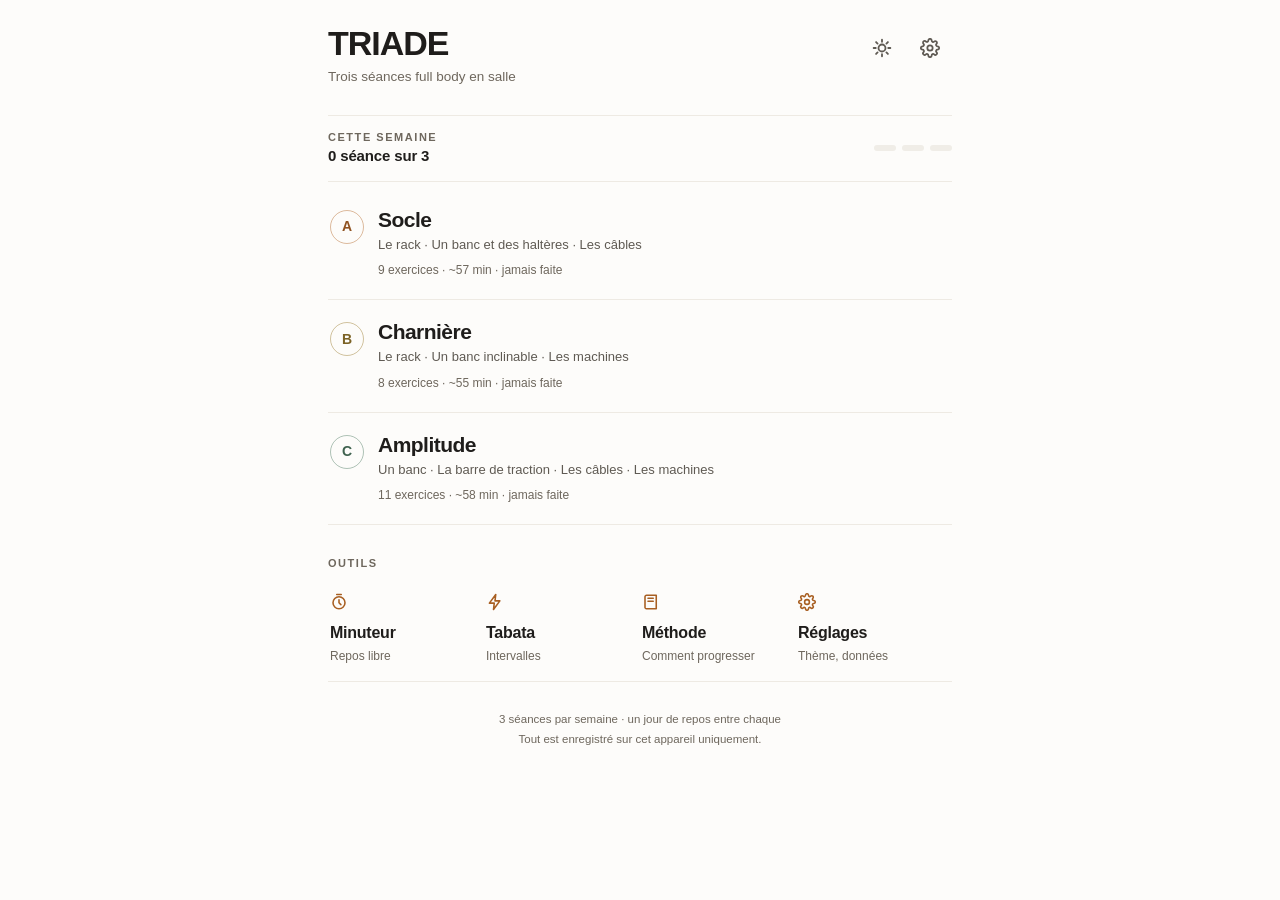
==== commit 5d4425c7: "TRIADE — build 48eddd943cb4" ====
--- a/triade/index.html
+++ b/triade/index.html
@@ -3,7 +3,7 @@
 <head>
 <meta charset="utf-8">
 <meta name="viewport" content="width=device-width, initial-scale=1, viewport-fit=cover, maximum-scale=1">
-<meta name="triade-build" content="94aed7f41714">
+<meta name="triade-build" content="48eddd943cb4">
 <title>TRIADE — Programme full body</title>
 <meta name="description" content="TRIADE — trois séances full body en salle, avec minuteur de repos, suivi des charges et Tabata. Fonctionne hors ligne.">
 <meta name="theme-color" content="#f1f3f6" media="(prefers-color-scheme: light)">
@@ -18,62 +18,62 @@
 <link rel="icon" href="favicon.svg" type="image/svg+xml">
 <style>
 /* ═══════════════════════════════════════════════════════════
-   TRIADE — feuille de style
-   La hiérarchie vient du poids typographique et de l'espace :
-   ni carte, ni pavé gris, ni cadre imbriqué — un filet et de l'air.
-   La couleur ne dit que deux choses : quelle séance, et ce qui est fait.
+   TRIADE — feuille de style · direction « Calme »
+   Le registre d'un beau carnet : beaucoup de blanc, aucune bordure
+   inutile, un seul accent cuivre, des titres larges et légers.
+   La hiérarchie vient de l'échelle et du blanc, jamais du cadre.
    ═══════════════════════════════════════════════════════════ */
 
-/* ─── Jetons ─── */
 :root {
-  --bg: #f6f7f9;
+  --bg: #fdfcfa;
   --surface: #ffffff;
-  --surface-2: #f0f2f5;
-  --surface-3: #e8ebf0;
-  --text: #14171c;
-  --text-2: #4d5462;
-  --muted: #646c7a;
-  --line: #e5e8ee;
-  --line-strong: #d2d7e0;
-  --shadow-s: 0 1px 2px rgba(19, 24, 33, .05);
-  --shadow-m: 0 2px 6px rgba(19, 24, 33, .06), 0 8px 24px rgba(19, 24, 33, .06);
-  --shadow-l: 0 8px 20px rgba(19, 24, 33, .10), 0 24px 60px rgba(19, 24, 33, .14);
-  --ok: #0a7f5c;
-  --warn: #c2410c;
-  --danger: #c92a2a;
-  --a: #3b5bdb;
-  --a2: #5f3dc4;
-  --r-xl: 20px;
-  --r-l: 16px;
-  --r-m: 13px;
-  --r-s: 10px;
+  --surface-2: #f7f5f1;
+  --surface-3: #f0ede7;
+  --text: #1f1d1b;
+  --text-2: #5f5a53;
+  --muted: #6e675d;
+  --line: #eeeae3;
+  --line-strong: #d6cfc4;
+  --cuivre: #a85f22;
+  --cuivre-clair: #b4682b;
+  --ok: #1f1d1b;
+  --warn: #b4682b;
+  --danger: #a3342a;
+  --a: #b4682b;
+  --shadow-s: 0 1px 2px rgba(31, 29, 27, .04);
+  --shadow-m: 0 4px 14px rgba(31, 29, 27, .07);
+  --shadow-l: 0 10px 34px rgba(31, 29, 27, .14);
+  --r-xl: 18px;
+  --r-l: 14px;
+  --r-m: 12px;
+  --r-s: 9px;
   --safe-b: env(safe-area-inset-bottom, 0px);
   --safe-t: env(safe-area-inset-top, 0px);
   color-scheme: light;
 }
 
 html[data-theme="dark"] {
-  --bg: #0c0e12;
-  --surface: #15181e;
-  --surface-2: #1b1f26;
-  --surface-3: #232830;
-  --text: #f2f4f7;
-  --text-2: #c2c8d2;
-  --muted: #98a1af;
-  --line: #242932;
-  --line-strong: #333a45;
+  --bg: #131211;
+  --surface: #1a1917;
+  --surface-2: #201e1b;
+  --surface-3: #292620;
+  --text: #f4f1ea;
+  --text-2: #c8c2b7;
+  --muted: #a49d92;
+  --line: #262320;
+  --line-strong: #3a352e;
+  --cuivre: #d99155;
+  --cuivre-clair: #e09c62;
+  --ok: #f4f1ea;
+  --warn: #e09c62;
+  --danger: #e88b80;
   --shadow-s: 0 1px 2px rgba(0, 0, 0, .5);
-  --shadow-m: 0 2px 8px rgba(0, 0, 0, .45), 0 10px 30px rgba(0, 0, 0, .35);
-  --shadow-l: 0 10px 30px rgba(0, 0, 0, .55), 0 30px 70px rgba(0, 0, 0, .45);
-  --ok: #2fbf95;
-  --warn: #f08c4a;
-  --danger: #ff8787;
+  --shadow-m: 0 4px 14px rgba(0, 0, 0, .4);
+  --shadow-l: 0 12px 36px rgba(0, 0, 0, .55);
   color-scheme: dark;
 }
 
-/* ─── Base ─── */
 * { box-sizing: border-box; -webkit-tap-highlight-color: transparent; }
-
 html, body { margin: 0; padding: 0; }
 
 body {
@@ -90,9 +90,7 @@
 
 button, input, textarea, select { font: inherit; color: inherit; font-family: inherit; }
 button { cursor: pointer; border: 0; background: none; padding: 0; }
-
-:focus-visible { outline: 2.5px solid var(--a); outline-offset: 2px; border-radius: 6px; }
-
+:focus-visible { outline: 2px solid var(--cuivre); outline-offset: 3px; border-radius: 4px; }
 .num { font-variant-numeric: tabular-nums; font-feature-settings: "tnum" 1; }
 
 .sr {
@@ -100,179 +98,192 @@
   overflow: hidden; clip: rect(0 0 0 0); white-space: nowrap; border: 0;
 }
 
-.wrap { width: 100%; max-width: 620px; margin: 0 auto; padding: 0 16px; }
+.wrap { width: 100%; max-width: 600px; margin: 0 auto; padding: 0 18px; }
+
+/* ─── Petites capitales : le seul motif décoratif du système ─── */
+.cap {
+  font-size: 11px; font-weight: 700; letter-spacing: .14em;
+  text-transform: uppercase;
+}
 
 /* ═══════════ ACCUEIL ═══════════ */
-.top { padding: calc(22px + var(--safe-t)) 0 4px; }
+.top { padding: calc(26px + var(--safe-t)) 0 6px; }
 .top-row { display: flex; align-items: flex-start; justify-content: space-between; gap: 14px; }
-.brand-name { margin: 0; font-size: 28px; font-weight: 800; letter-spacing: -.025em; line-height: 1.05; }
-.brand-sub { margin: 4px 0 0; font-size: 13.5px; color: var(--muted); }
+
+.brand-name {
+  margin: 0;
+  font-size: 30px; font-weight: 600;
+  letter-spacing: -.03em; line-height: 1.05;
+}
+
+.brand-sub { margin: 5px 0 0; font-size: 13.5px; color: var(--muted); }
 
 .icon-btn {
   width: 44px; height: 44px;
   flex: 0 0 44px;
   display: grid; place-items: center;
   border-radius: var(--r-m);
-  background: var(--surface);
-  border: 1px solid var(--line);
   color: var(--text-2);
-  transition: transform .12s ease;
-}
-
-.icon-btn:active { transform: scale(.94); }
+  transition: background .15s ease;
+}
+
+@media (hover: hover) { .icon-btn:hover { background: var(--surface-3); } }
 .icon-btn svg { width: 20px; height: 20px; }
-.icon-btn-row { display: flex; gap: 8px; }
+.icon-btn-row { display: flex; gap: 4px; }
 
 .week {
-  margin: 20px 0 14px;
-  background: var(--surface);
-  border: 1px solid var(--line);
-  border-radius: var(--r-l);
-  padding: 13px 15px;
+  margin: 22px 0 6px;
+  padding: 13px 0;
+  border-top: 1px solid var(--line);
+  border-bottom: 1px solid var(--line);
   display: flex; align-items: center; gap: 14px;
 }
 
 .week-label {
-  font-size: 11px; font-weight: 800; letter-spacing: .1em;
+  font-size: 11px; font-weight: 700; letter-spacing: .14em;
   text-transform: uppercase; color: var(--muted);
 }
 
-.week-count { font-size: 13.5px; color: var(--text-2); font-weight: 650; }
+.week-count { font-size: 15px; color: var(--text); font-weight: 600; letter-spacing: -.01em; }
 .week-dots { display: flex; gap: 6px; margin-left: auto; }
-.week-dot { width: 24px; height: 7px; border-radius: 99px; background: var(--surface-3); transition: background .2s ease; }
-.week-dot.on { background: var(--dotcolor, var(--a)); }
-
-/* ─── Cartes de séance : un liseré et une lettre, pas un bandeau ─── */
-.deck { display: grid; gap: 11px; }
+.week-dot { width: 22px; height: 6px; border-radius: 99px; background: var(--surface-3); transition: background .2s ease; }
+.week-dot.on { background: var(--dotcolor, var(--cuivre)); }
+
+/* ─── Séances : des lignes, pas des cartes ─── */
+.deck { display: block; }
 
 .card {
   display: flex;
+  align-items: flex-start;
+  gap: 14px;
   width: 100%;
   text-align: left;
-  overflow: hidden;
-  background: var(--surface);
-  border: 1px solid var(--line);
-  border-left: 4px solid var(--a);
-  border-radius: var(--r-l);
-  transition: transform .14s cubic-bezier(.2, .8, .3, 1), box-shadow .18s ease;
-}
-
-.card:active { transform: scale(.99); }
-@media (hover: hover) { .card:hover { box-shadow: var(--shadow-s); } }
+  padding: 20px 2px;
+  border-bottom: 1px solid var(--line);
+  transition: opacity .15s ease;
+}
+
+.card:active { opacity: .6; }
 
 .card-code {
-  flex: 0 0 46px;
+  flex: 0 0 34px; height: 34px;
   display: grid; place-items: center;
-  font-size: 19px; font-weight: 800;
-  color: color-mix(in srgb, var(--a) 88%, #000);
-  background: color-mix(in srgb, var(--a) 8%, transparent);
-}
-
-html[data-theme="dark"] .card-code {
-  color: color-mix(in srgb, var(--a) 62%, #fff);
-  background: color-mix(in srgb, var(--a) 16%, transparent);
-}
-
-.card-body { display: block; padding: 13px 14px; min-width: 0; flex: 1; }
-.card-title, .card-sub, .card-meta, .card-prog { display: block; }
-.card-title { margin: 0; font-size: 17.5px; font-weight: 750; letter-spacing: -.02em; }
-.card-sub { margin: 3px 0 0; font-size: 12.5px; color: var(--text-2); }
-.card-meta { margin: 6px 0 0; font-size: 12px; color: var(--muted); font-variant-numeric: tabular-nums; }
-.card-prog { display: flex !important; align-items: center; gap: 9px; margin-top: 10px; }
-.bar { display: block; flex: 1; height: 5px; border-radius: 99px; background: var(--surface-2); overflow: hidden; }
-.bar-fill { display: block; height: 100%; border-radius: 99px; background: var(--a); width: 0; transition: width .35s cubic-bezier(.2, .8, .3, 1); }
-.card-prog-txt { font-size: 11.5px; font-weight: 700; color: var(--muted); white-space: nowrap; }
+  border-radius: 99px;
+  margin-top: 2px;
+  font-size: 14px; font-weight: 700;
+  color: color-mix(in srgb, var(--a) 80%, #000);
+  border: 1.5px solid color-mix(in srgb, var(--a) 45%, transparent);
+}
+
+.card-body { display: block; min-width: 0; flex: 1; }
+
+.card-title {
+  display: block;
+  font-size: 21px; font-weight: 600;
+  letter-spacing: -.025em; line-height: 1.15;
+}
+
+.card-sub { display: block; margin-top: 4px; font-size: 13px; color: var(--text-2); line-height: 1.4; }
+.card-meta { display: block; margin-top: 7px; font-size: 12px; color: var(--muted); font-variant-numeric: tabular-nums; }
+.card-prog { display: flex !important; align-items: center; gap: 10px; margin-top: 11px; }
+.bar { display: block; flex: 1; height: 3px; border-radius: 99px; background: var(--surface-3); overflow: hidden; }
+.bar-fill { display: block; height: 100%; background: var(--a); width: 0; transition: width .35s cubic-bezier(.2, .8, .3, 1); }
+
+.card-prog-txt {
+  font-size: 11px; font-weight: 700; letter-spacing: .08em;
+  text-transform: uppercase; color: var(--muted); white-space: nowrap;
+}
 
 .section-label {
-  font-size: 11px; font-weight: 800; letter-spacing: .11em;
+  font-size: 11px; font-weight: 700; letter-spacing: .14em;
   text-transform: uppercase; color: var(--muted);
-  margin: 26px 0 10px;
-}
-
-.tools { display: grid; grid-template-columns: 1fr 1fr; gap: 9px; }
+  margin: 30px 0 6px;
+}
+
+.tools { display: grid; grid-template-columns: 1fr 1fr; gap: 0; }
 
 .tool {
-  background: var(--surface);
-  border: 1px solid var(--line);
-  border-radius: var(--r-l);
-  padding: 13px 14px 14px;
+  padding: 16px 2px;
+  border-bottom: 1px solid var(--line);
   text-align: left;
-  transition: transform .14s ease;
-}
-
-.tool:active { transform: scale(.98); }
-.tool-ico { color: var(--muted); margin-bottom: 8px; height: 20px; }
-.tool-ico svg { width: 19px; height: 19px; }
-.tool-name { font-size: 14.5px; font-weight: 700; letter-spacing: -.01em; }
-.tool-sub { font-size: 11.5px; color: var(--muted); margin-top: 1px; }
-
-.foot { margin: 26px 0 8px; font-size: 11.5px; color: var(--muted); text-align: center; line-height: 1.6; }
+  transition: opacity .15s ease;
+}
+
+.tool:nth-child(odd) { padding-right: 12px; }
+.tool:active { opacity: .6; }
+.tool-ico { color: var(--cuivre); margin-bottom: 9px; height: 19px; }
+.tool-ico svg { width: 18px; height: 18px; }
+.tool-name { font-size: 16px; font-weight: 600; letter-spacing: -.015em; }
+.tool-sub { font-size: 12px; color: var(--muted); margin-top: 2px; }
+
+.foot { margin: 28px 0 8px; font-size: 11.5px; color: var(--muted); text-align: center; line-height: 1.7; }
 
 /* ═══════════ EN-TÊTE DE SÉANCE ═══════════ */
 .s-head {
   position: sticky; top: 0; z-index: 40;
-  background: linear-gradient(115deg, var(--a) 0%, var(--a2) 100%);
+  background: var(--bg);
   padding-top: var(--safe-t);
 }
 
-.s-head-in { display: flex; align-items: center; gap: 12px; padding: 12px 0; }
+.s-head-in { display: flex; align-items: center; gap: 10px; padding: 14px 0 12px; }
 
 .back {
   width: 42px; height: 42px;
   flex: 0 0 42px;
+  margin-left: -9px;
   border-radius: var(--r-m);
-  background: rgba(255, 255, 255, .18);
-  border: 1px solid rgba(255, 255, 255, .26);
   display: grid; place-items: center;
-  color: #fff;
-  transition: transform .12s ease;
-}
-
-.back:active { transform: scale(.93); }
-.back svg { width: 20px; height: 20px; }
+  color: var(--text-2);
+  transition: background .15s ease;
+}
+
+@media (hover: hover) { .back:hover { background: var(--surface-3); } }
+.back svg { width: 21px; height: 21px; }
 .s-head-txt { min-width: 0; flex: 1; }
 
 .s-head-sub {
-  font-size: 11px; font-weight: 750; letter-spacing: .08em;
-  text-transform: uppercase; color: rgba(255, 255, 255, .82);
-}
+  font-size: 11px; font-weight: 700; letter-spacing: .14em;
+  text-transform: uppercase;
+  color: color-mix(in srgb, var(--a) 78%, #000);
+}
+
+html[data-theme="dark"] .s-head-sub { color: color-mix(in srgb, var(--a) 52%, #fff); }
+html[data-theme="dark"] .card-code { color: color-mix(in srgb, var(--a) 55%, #fff); }
 
 .s-head-title {
-  margin: 0; font-size: 19px; font-weight: 800;
-  color: #fff; letter-spacing: -.02em;
+  margin: 2px 0 0;
+  font-size: 25px; font-weight: 600;
+  letter-spacing: -.03em; line-height: 1.05;
+  color: var(--text);
   white-space: nowrap; overflow: hidden; text-overflow: ellipsis;
 }
 
 .s-head-btn {
-  height: 44px; padding: 0 14px;
+  height: 44px; padding: 0 10px;
   border-radius: var(--r-m);
-  background: rgba(255, 255, 255, .2);
-  border: 1px solid rgba(255, 255, 255, .28);
-  color: #fff;
-  font-size: 13px; font-weight: 700;
-  display: flex; align-items: center; gap: 7px;
+  color: var(--cuivre);
+  font-size: 14px; font-weight: 700;
+  display: flex; align-items: center; gap: 6px;
   font-variant-numeric: tabular-nums;
 }
 
 .s-head-btn svg { width: 17px; height: 17px; }
-.s-prog { height: 3px; background: rgba(255, 255, 255, .25); }
-.s-prog-fill { display: block; height: 100%; width: 0; background: #fff; transition: width .35s cubic-bezier(.2, .8, .3, 1); }
-
-/* ─── Postes : des onglets soulignés ─── */
+.s-prog { height: 2px; background: var(--line); }
+.s-prog-fill { display: block; height: 100%; width: 0; background: var(--a); transition: width .35s cubic-bezier(.2, .8, .3, 1); }
+
+/* ─── Postes ─── */
 .blocnav {
   position: sticky;
-  top: var(--head-h, 68px);
+  top: var(--head-h, 86px);
   z-index: 35;
-  background: color-mix(in srgb, var(--bg) 92%, transparent);
-  backdrop-filter: saturate(1.6) blur(12px);
-  -webkit-backdrop-filter: saturate(1.6) blur(12px);
+  background: var(--bg);
   border-bottom: 1px solid var(--line);
 }
 
 .blocnav-in {
-  display: flex; gap: 18px;
+  display: flex; gap: 20px;
   overflow-x: auto; scrollbar-width: none;
-  padding: 0 16px;
+  padding: 0 18px;
   scroll-behavior: smooth;
 }
 
@@ -281,338 +292,334 @@
 .tab {
   flex: 0 0 auto;
   min-height: 46px;
-  padding: 0 0 2px;
-  border-bottom: 2px solid transparent;
+  padding: 0 0 3px;
+  border-bottom: 1.5px solid transparent;
   color: var(--muted);
-  font-size: 13.5px; font-weight: 650;
+  font-size: 13.5px; font-weight: 500;
   white-space: nowrap;
   transition: color .16s ease, border-color .16s ease;
 }
 
-.tab.on { color: var(--text); border-bottom-color: var(--a); font-weight: 750; }
-
-.s-intro { margin: 18px 0 0; font-size: 14.5px; color: var(--text-2); line-height: 1.55; }
+.tab.on { color: var(--text); border-bottom-color: var(--cuivre); font-weight: 700; }
+
+.s-intro {
+  margin: 22px 0 0;
+  font-size: 15px; color: var(--text-2);
+  line-height: 1.6;
+}
 
 /* ═══════════ BLOC ═══════════ */
-.bloc { margin: 22px 0 0; scroll-margin-top: calc(var(--head-h, 68px) + 60px); }
+.bloc { margin: 30px 0 0; scroll-margin-top: calc(var(--head-h, 86px) + 58px); }
 .bloc-head { display: flex; align-items: baseline; gap: 9px; }
 
 .bloc-n {
-  font-size: 11.5px; font-weight: 800; letter-spacing: .06em;
-  color: var(--muted);
+  font-size: 11px; font-weight: 700; letter-spacing: .1em;
+  color: var(--cuivre);
   font-variant-numeric: tabular-nums;
   flex: 0 0 auto;
 }
 
 .bloc-name {
-  font-size: 12px; font-weight: 800; letter-spacing: .11em;
-  text-transform: uppercase; color: var(--text);
-}
-
-.bloc-dur { margin-left: auto; font-size: 11.5px; color: var(--muted); white-space: nowrap; font-variant-numeric: tabular-nums; }
-.bloc-sub { font-size: 12px; color: var(--muted); margin-top: 3px; }
+  font-size: 11px; font-weight: 700; letter-spacing: .14em;
+  text-transform: uppercase; color: var(--muted);
+}
+
+.bloc-dur {
+  margin-left: auto;
+  font-size: 11.5px; color: var(--muted);
+  white-space: nowrap; font-variant-numeric: tabular-nums;
+}
+
+.bloc-sub { font-size: 12.5px; color: var(--muted); margin-top: 5px; }
 
 /* ═══════════ EXERCICE ═══════════ */
-.exo { padding: 15px 0 10px; border-top: 1px solid var(--line); margin-top: 14px; }
+.exo { padding: 22px 0 16px; border-top: 1px solid var(--line); margin-top: 8px; }
 .exo-tete { display: flex; align-items: flex-start; gap: 10px; }
 .exo-txt { min-width: 0; flex: 1; }
 
 .exo-name {
-  font-size: 17px; font-weight: 750;
-  letter-spacing: -.015em; line-height: 1.2;
-  display: flex; align-items: baseline; gap: 7px;
-}
-
-.exo-fait { color: var(--ok); font-size: 14px; font-weight: 800; }
+  font-size: 20px; font-weight: 600;
+  letter-spacing: -.028em; line-height: 1.15;
+  display: flex; align-items: baseline; gap: 8px;
+}
+
+.exo-fait { color: var(--cuivre); font-size: 13px; font-weight: 700; }
 .exo.done .exo-name { color: var(--muted); }
-.exo-sub { margin-top: 3px; font-size: 12.5px; color: var(--muted); line-height: 1.35; }
-.exo-meta { margin-top: 5px; font-size: 13px; color: var(--text-2); font-variant-numeric: tabular-nums; }
+.exo-sub { margin-top: 5px; font-size: 12.5px; color: var(--muted); line-height: 1.4; }
+.exo-meta { margin-top: 6px; font-size: 13px; color: var(--text-2); font-variant-numeric: tabular-nums; }
 
 .repos {
   flex: 0 0 auto;
-  height: 44px; padding: 0 13px;
-  border: 1px solid var(--line-strong);
-  border-radius: 99px;
-  color: var(--text-2);
-  font-size: 13px; font-weight: 700;
-  display: flex; align-items: center; gap: 6px;
+  height: 44px; padding: 0 8px;
+  color: var(--cuivre);
+  font-size: 14px; font-weight: 700;
+  display: flex; align-items: center; gap: 5px;
   font-variant-numeric: tabular-nums;
-  transition: transform .12s ease, border-color .15s ease;
-}
-
-.repos:active { transform: scale(.95); border-color: var(--a); }
+  border-radius: var(--r-s);
+  transition: background .15s ease;
+}
+
+@media (hover: hover) { .repos:hover { background: var(--surface-3); } }
 .repos svg { width: 15px; height: 15px; }
 
 /* ─── Rangées d'action ─── */
-.rang { display: flex; align-items: center; gap: 8px; margin-top: 12px; flex-wrap: wrap; }
+.rang { display: flex; align-items: center; gap: 8px; margin-top: 16px; flex-wrap: wrap; }
 
 .pt {
   width: 48px; height: 48px;
-  border: 1.5px solid var(--line-strong);
-  border-radius: 14px;
+  border: 1px solid var(--line-strong);
+  border-radius: var(--r-m);
   color: var(--muted);
-  font-size: 14px; font-weight: 750;
+  font-size: 14.5px; font-weight: 600;
   display: grid; place-items: center;
   font-variant-numeric: tabular-nums;
   transition: transform .12s cubic-bezier(.2, .8, .3, 1), background .16s ease, border-color .16s ease, color .16s ease;
 }
 
-.pt:active { transform: scale(.9); }
-.pt.on { background: var(--ok); border-color: var(--ok); color: #fff; }
-.pt.on svg { width: 19px; height: 19px; }
+.pt:active { transform: scale(.92); }
+.pt.on { background: var(--ok); border-color: var(--ok); color: var(--bg); }
+.pt.on svg { width: 18px; height: 18px; }
 .pt.ronde { border-radius: 99px; }
 
-.effacer { margin-left: auto; min-height: 44px; padding: 0 4px; color: var(--muted); font-size: 12px; font-weight: 600; }
-
-.charge { gap: 10px; }
+.effacer { margin-left: auto; min-height: 44px; padding: 0 4px; color: var(--muted); font-size: 12px; }
+
+.charge { gap: 9px; }
 
 .pas {
   width: 48px; height: 48px;
   flex: 0 0 48px;
-  border: 1.5px solid var(--line-strong);
-  border-radius: 14px;
+  border: 1px solid var(--line-strong);
+  border-radius: var(--r-m);
   color: var(--text-2);
-  font-size: 22px; font-weight: 500; line-height: 1;
+  font-size: 21px; font-weight: 400; line-height: 1;
   display: grid; place-items: center;
   transition: transform .1s ease, border-color .15s ease;
 }
 
-.pas:active { transform: scale(.9); border-color: var(--a); }
+.pas:active { transform: scale(.92); border-color: var(--cuivre); }
 
 .poids-box {
   flex: 1; min-width: 60px;
-  display: flex; align-items: center; justify-content: center; gap: 3px;
+  display: flex; align-items: center; justify-content: center; gap: 4px;
   height: 48px;
-  border-bottom: 1.5px solid var(--line-strong);
-  transition: border-color .15s ease;
-}
-
-.poids-box:focus-within { border-color: var(--a); }
+}
 
 .poids {
-  width: 100%; height: 46px;
+  width: auto; max-width: 74%;
+  height: 46px;
   border: 0; background: none; padding: 0;
-  font-size: 21px; font-weight: 750;
-  letter-spacing: -.02em;
+  font-size: 25px; font-weight: 600;
+  letter-spacing: -.03em;
   font-variant-numeric: tabular-nums;
   text-align: center;
 }
 
-.poids:focus { outline: none; }
-.poids::placeholder { color: var(--muted); font-weight: 500; }
-.poids-unit { font-size: 12px; font-weight: 650; color: var(--muted); }
+.poids:focus { outline: none; box-shadow: 0 2px 0 var(--cuivre); }
+.poids::placeholder { color: var(--line-strong); font-weight: 400; }
+.poids-unit { font-size: 12px; font-weight: 600; color: var(--muted); }
 
 .sugg {
   flex: 0 0 auto;
   display: inline-flex; align-items: center;
-  height: 48px; padding: 0 13px;
+  height: 48px; padding: 0 14px;
   border-radius: 99px;
-  border: 1px solid color-mix(in srgb, var(--ok) 35%, transparent);
-  color: var(--ok);
-  font-size: 13px; font-weight: 750;
+  border: 1px solid color-mix(in srgb, var(--cuivre) 30%, transparent);
+  color: var(--cuivre);
+  font-size: 13px; font-weight: 700;
   font-variant-numeric: tabular-nums;
 }
 
-.dernier { margin-top: 8px; font-size: 12px; color: var(--muted); font-variant-numeric: tabular-nums; }
+.dernier { margin-top: 11px; font-size: 12px; color: var(--muted); font-variant-numeric: tabular-nums; }
 .dernier b { color: var(--text-2); font-weight: 700; }
 
-/* ─── Superset : un trait, pas un cadre ─── */
-.ss { margin-top: 14px; padding-left: 13px; border-left: 2px solid var(--a); }
+/* ─── Superset : un filet cuivre ─── */
+.ss { margin-top: 10px; padding-left: 15px; border-left: 1px solid var(--cuivre); }
 
 .ss-head {
-  display: flex; align-items: center; gap: 9px; flex-wrap: wrap;
-  padding-top: 16px;
+  display: flex; align-items: center; gap: 10px; flex-wrap: wrap;
+  padding-top: 22px;
   border-top: 1px solid var(--line);
   min-width: 0;
 }
 
 .ss-badge {
-  font-size: 10px; font-weight: 800; letter-spacing: .09em;
-  text-transform: uppercase;
-  color: color-mix(in srgb, var(--a) 85%, #000);
-}
-
-html[data-theme="dark"] .ss-badge { color: color-mix(in srgb, var(--a) 60%, #fff); }
-
-.ss-note { flex: 1 1 100%; min-width: 0; font-size: 12px; color: var(--muted); }
-.ss .exo:first-of-type { border-top: 0; padding-top: 10px; margin-top: 0; }
-.ss-rounds { display: flex; align-items: center; gap: 8px; margin-top: 12px; flex-wrap: wrap; }
+  font-size: 11px; font-weight: 700; letter-spacing: .13em;
+  text-transform: uppercase; color: var(--cuivre);
+}
+
+.ss-note { flex: 1 1 100%; min-width: 0; font-size: 12.5px; color: var(--muted); }
+.ss .exo:first-of-type { border-top: 0; padding-top: 14px; margin-top: 0; }
+.ss-rounds { display: flex; align-items: center; gap: 8px; margin-top: 16px; flex-wrap: wrap; }
 
 .ss-rounds-lab {
-  font-size: 11px; font-weight: 800; letter-spacing: .08em;
+  font-size: 11px; font-weight: 700; letter-spacing: .13em;
   text-transform: uppercase; color: var(--muted);
 }
 
 /* ─── Détails ─── */
-.det { margin-top: 4px; }
+.det { margin-top: 8px; }
 
 .det-btn {
   width: 100%;
   display: flex; align-items: center; gap: 8px;
   min-height: 44px;
   color: var(--muted);
-  font-size: 12.5px; font-weight: 600;
+  font-size: 12.5px;
 }
 
 .det-btn svg { width: 15px; height: 15px; transition: transform .2s ease; margin-left: auto; }
 .det.open .det-btn svg { transform: rotate(180deg); }
-.det-body { display: none; padding: 4px 0 12px; }
+.det-body { display: none; padding: 6px 0 14px; }
 .det.open .det-body { display: block; }
 
-.note-block { margin-bottom: 13px; }
+.note-block { margin-bottom: 16px; }
 
 .note-k {
-  font-size: 10px; font-weight: 800; letter-spacing: .1em;
+  font-size: 10.5px; font-weight: 700; letter-spacing: .14em;
   text-transform: uppercase; color: var(--muted);
-  display: flex; align-items: center; gap: 6px;
-  margin-bottom: 5px;
-}
-
-.note-k .kdot { width: 5px; height: 5px; border-radius: 50%; background: var(--a); }
-.note-k.warn .kdot { background: var(--warn); }
-.note-k.alt .kdot { background: var(--muted); }
-.note-t { font-size: 13.5px; color: var(--text-2); line-height: 1.58; }
-.note-t.warn { border-left: 2px solid var(--warn); padding-left: 10px; }
+  display: flex; align-items: center; gap: 7px;
+  margin-bottom: 6px;
+}
+
+.note-k .kdot { display: none; }
+.note-t { font-size: 14px; color: var(--text-2); line-height: 1.62; }
+.note-t.warn { color: var(--text-2); border-left: 1px solid var(--cuivre); padding-left: 12px; }
 .note-t.alt { color: var(--muted); }
 
-.load-hist { display: flex; gap: 6px; overflow-x: auto; scrollbar-width: none; padding-bottom: 2px; }
+.load-hist { display: flex; gap: 14px; overflow-x: auto; scrollbar-width: none; padding-bottom: 2px; }
 .load-hist::-webkit-scrollbar { display: none; }
 
 .hchip {
   flex: 0 0 auto;
-  border: 1px solid var(--line);
-  border-radius: 8px;
-  padding: 7px 9px;
-  font-size: 11.5px;
+  min-height: 44px;
+  font-size: 13px;
   color: var(--text-2);
   font-variant-numeric: tabular-nums;
-}
-
-.hchip b { font-weight: 750; }
-.hchip span { color: var(--muted); margin-left: 4px; }
+  text-align: left;
+}
+
+.hchip b { font-weight: 700; display: block; }
+.hchip span { color: var(--muted); font-size: 11px; }
 
 .myn {
-  width: 100%; min-height: 62px;
+  width: 100%; min-height: 66px;
   resize: vertical;
-  border-radius: var(--r-s);
-  border: 1px solid var(--line-strong);
-  background: var(--surface);
-  padding: 9px 11px;
-  font-size: 13.5px; line-height: 1.5;
-}
-
-.myn:focus { border-color: var(--a); outline: none; }
-
-/* ═══════════ ÉCRAN PLEIN (repos / tabata) ═══════════ */
+  border: 0;
+  border-bottom: 1px solid var(--line-strong);
+  background: none;
+  padding: 8px 0;
+  font-size: 14px; line-height: 1.55;
+}
+
+.myn:focus { border-color: var(--cuivre); outline: none; }
+
+/* ═══════════ ÉCRAN PLEIN ═══════════ */
 .veil {
   position: fixed; inset: 0; z-index: 200;
   display: none; place-items: center;
-  background: color-mix(in srgb, var(--bg) 94%, #000);
-  backdrop-filter: blur(18px);
-  -webkit-backdrop-filter: blur(18px);
+  background: color-mix(in srgb, var(--bg) 96%, #000);
+  backdrop-filter: blur(20px);
+  -webkit-backdrop-filter: blur(20px);
   padding: 24px;
   animation: fade .18s ease;
 }
 
 .veil.on { display: grid; }
-
 @keyframes fade { from { opacity: 0 } to { opacity: 1 } }
-
 .veil-in { width: 100%; max-width: 380px; text-align: center; }
 .ring-box { position: relative; width: 250px; height: 250px; margin: 0 auto; }
 .ring { width: 100%; height: 100%; transform: rotate(-90deg); }
-.ring-bg { fill: none; stroke: var(--surface-3); stroke-width: 10; }
+.ring-bg { fill: none; stroke: var(--line); stroke-width: 6; }
 
 .ring-fg {
-  fill: none; stroke: var(--a); stroke-width: 10; stroke-linecap: round;
+  fill: none; stroke: var(--cuivre); stroke-width: 6; stroke-linecap: round;
   transition: stroke-dashoffset .3s linear, stroke .3s ease;
 }
 
-.ring-txt { position: absolute; inset: 0; display: grid; place-content: center; gap: 2px; }
-.ring-time { font-size: 62px; font-weight: 800; letter-spacing: -.045em; line-height: 1; font-variant-numeric: tabular-nums; }
+.ring-txt { position: absolute; inset: 0; display: grid; place-content: center; gap: 4px; }
+.ring-time { font-size: 64px; font-weight: 600; letter-spacing: -.05em; line-height: 1; font-variant-numeric: tabular-nums; }
 
 .ring-lab {
-  font-size: 11.5px; font-weight: 750; letter-spacing: .13em;
-  text-transform: uppercase; color: var(--text-2);
-}
-
-.veil-title { font-size: 13px; font-weight: 700; color: var(--text-2); margin-bottom: 20px; min-height: 20px; }
-.veil-btns { display: flex; gap: 9px; justify-content: center; margin-top: 24px; flex-wrap: wrap; }
+  font-size: 11px; font-weight: 700; letter-spacing: .16em;
+  text-transform: uppercase; color: var(--muted);
+}
+
+.veil-title { font-size: 13.5px; font-weight: 600; color: var(--text-2); margin-bottom: 22px; min-height: 20px; }
+.veil-btns { display: flex; gap: 10px; justify-content: center; margin-top: 26px; flex-wrap: wrap; }
 
 .btn {
   height: 48px; padding: 0 20px;
   border-radius: var(--r-m);
-  background: var(--surface);
-  border: 1px solid var(--line);
-  font-size: 14.5px; font-weight: 700;
+  border: 1px solid var(--line-strong);
+  font-size: 14.5px; font-weight: 600;
   color: var(--text);
   display: inline-flex; align-items: center; gap: 8px;
-  transition: transform .12s ease;
-}
-
-.btn:active { transform: scale(.96); }
+  transition: transform .12s ease, background .15s ease;
+}
+
+.btn:active { transform: scale(.97); }
 .btn svg { width: 18px; height: 18px; }
-.btn-primary { background: var(--a); border-color: transparent; color: #fff; }
+.btn-primary { background: var(--cuivre); border-color: transparent; color: #fff; font-weight: 700; }
+html[data-theme="dark"] .btn-primary { color: #17130f; }
 .btn-wide { width: 100%; justify-content: center; }
-.btn-ghost { background: transparent; border-color: var(--line-strong); }
-.btn-danger { color: #fff; background: #b02525; border-color: transparent; }
-
-.phase-work { --a: #e03131; --a2: #f03e3e; }
-.phase-rest { --a: #1c7ed6; --a2: #1098ad; }
-.phase-prep { --a: #f08c00; --a2: #e8590c; }
+.btn-ghost { border-color: var(--line); color: var(--text-2); }
+.btn-danger { color: #fff; background: #9c3128; border-color: transparent; }
+
+.phase-work { --cuivre: #a3342a; }
+.phase-rest { --cuivre: #3d6b7d; }
+.phase-prep { --cuivre: #a85f22; }
 
 /* ═══════════ PASTILLE DE REPOS ═══════════ */
 .mini {
   position: fixed;
-  left: 50%; bottom: calc(16px + var(--safe-b));
+  left: 50%; bottom: calc(18px + var(--safe-b));
   transform: translateX(-50%);
   z-index: 190;
-  display: none; align-items: center; gap: 4px;
-  background: var(--surface);
-  border: 1px solid var(--line);
+  display: none; align-items: center; gap: 5px;
+  background: var(--text);
   border-radius: 99px;
   box-shadow: var(--shadow-l);
-  padding: 5px 5px 5px 6px;
+  padding: 5px 5px 5px 16px;
   overflow: hidden;
 }
 
 .mini.on { display: flex; }
-.mini-in { display: flex; align-items: baseline; gap: 7px; height: 46px; padding: 0 12px; border-radius: 99px; }
-.mini-time { font-size: 20px; font-weight: 800; letter-spacing: -.02em; color: var(--a); font-variant-numeric: tabular-nums; }
+.mini-in { display: flex; align-items: baseline; gap: 8px; height: 46px; padding: 0 6px 0 0; }
+.mini-time { font-size: 20px; font-weight: 600; letter-spacing: -.03em; color: var(--bg); font-variant-numeric: tabular-nums; }
 
 .mini-lab {
-  font-size: 10.5px; font-weight: 750; letter-spacing: .09em;
-  text-transform: uppercase; color: var(--muted);
-  max-width: 104px; overflow: hidden; text-overflow: ellipsis; white-space: nowrap;
+  font-size: 10px; font-weight: 700; letter-spacing: .13em;
+  text-transform: uppercase; color: color-mix(in srgb, var(--bg) 62%, transparent);
+  max-width: 100px; overflow: hidden; text-overflow: ellipsis; white-space: nowrap;
 }
 
 .mini-plus {
-  height: 46px; padding: 0 12px;
+  height: 44px; padding: 0 12px;
   border-radius: 99px;
-  background: var(--surface-2);
-  font-size: 13.5px; font-weight: 750;
-  color: var(--text-2);
+  background: color-mix(in srgb, var(--bg) 14%, transparent);
+  font-size: 13px; font-weight: 700;
+  color: var(--bg);
 }
 
 .mini-stop {
-  width: 46px; height: 46px;
-  flex: 0 0 46px;
+  width: 44px; height: 44px;
+  flex: 0 0 44px;
   border-radius: 99px;
-  background: var(--a); color: #fff;
+  background: var(--cuivre); color: #fff;
   display: grid; place-items: center;
 }
 
-.mini-stop svg { width: 20px; height: 20px; }
-.mini-bar { position: absolute; left: 0; bottom: 0; height: 3px; width: 100%; background: var(--a); transition: width .3s linear; }
+html[data-theme="dark"] .mini-stop { color: #17130f; }
+.mini-stop svg { width: 19px; height: 19px; }
+.mini-bar { position: absolute; left: 0; bottom: 0; height: 2px; width: 100%; background: var(--cuivre); transition: width .3s linear; }
 
 @keyframes pulseFini {
-  0%, 100% { box-shadow: var(--shadow-l), 0 0 0 0 color-mix(in srgb, var(--ok) 55%, transparent); }
-  50%      { box-shadow: var(--shadow-l), 0 0 0 12px color-mix(in srgb, var(--ok) 0%, transparent); }
-}
-
-.mini.fini { border-color: var(--ok); animation: pulseFini 1.1s ease-out 3; }
-.mini.fini .mini-time { color: var(--ok); font-size: 19px; }
-.mini.fini .mini-bar, .mini.fini .mini-stop { background: var(--ok); }
+  0%, 100% { box-shadow: var(--shadow-l), 0 0 0 0 color-mix(in srgb, var(--cuivre) 50%, transparent); }
+  50%      { box-shadow: var(--shadow-l), 0 0 0 13px color-mix(in srgb, var(--cuivre) 0%, transparent); }
+}
+
+.mini.fini { animation: pulseFini 1.1s ease-out 3; }
+.mini.fini .mini-time { color: var(--cuivre-clair); }
 
 body.timer-on { padding-bottom: calc(96px + var(--safe-b)); }
 
@@ -620,123 +627,116 @@
 .sheet {
   position: fixed; inset: 0; z-index: 210;
   display: none; align-items: flex-end; justify-content: center;
-  background: rgba(6, 8, 12, .5);
+  background: rgba(31, 29, 27, .38);
   animation: fade .16s ease;
 }
 
 .sheet.on { display: flex; }
 
 .sheet-in {
-  width: 100%; max-width: 620px;
-  background: var(--surface);
+  width: 100%; max-width: 600px;
+  background: var(--bg);
   border-radius: var(--r-xl) var(--r-xl) 0 0;
-  padding: 8px 18px calc(22px + var(--safe-b));
+  padding: 8px 22px calc(24px + var(--safe-b));
   box-shadow: var(--shadow-l);
   max-height: 88vh; overflow-y: auto;
   animation: rise .26s cubic-bezier(.2, .9, .3, 1);
 }
 
-@keyframes rise { from { transform: translateY(20px); opacity: .6 } to { transform: none; opacity: 1 } }
-
-.grip { width: 40px; height: 4px; border-radius: 99px; background: var(--line-strong); margin: 6px auto 14px; }
-.sheet-title { font-size: 19px; font-weight: 800; letter-spacing: -.02em; margin: 0 0 4px; }
-.sheet-sub { font-size: 13px; color: var(--muted); margin: 0 0 18px; line-height: 1.5; }
-
-.field { margin-bottom: 14px; }
+@keyframes rise { from { transform: translateY(22px); opacity: .6 } to { transform: none; opacity: 1 } }
+
+.grip { width: 36px; height: 4px; border-radius: 99px; background: var(--line-strong); margin: 6px auto 18px; }
+.sheet-title { font-size: 23px; font-weight: 600; letter-spacing: -.03em; margin: 0 0 6px; }
+.sheet-sub { font-size: 13.5px; color: var(--muted); margin: 0 0 22px; line-height: 1.55; }
+
+.field { margin-bottom: 18px; }
 
 .field-lab {
-  font-size: 10.5px; font-weight: 800; letter-spacing: .1em;
+  font-size: 10.5px; font-weight: 700; letter-spacing: .14em;
   text-transform: uppercase; color: var(--muted);
-  display: block; margin-bottom: 6px;
-}
-
-.stepper {
-  display: flex; align-items: center; gap: 10px;
-  background: var(--surface-2);
-  border: 1px solid var(--line);
+  display: block; margin-bottom: 8px;
+}
+
+.stepper { display: flex; align-items: center; gap: 12px; padding: 0; }
+
+.step-btn {
+  width: 46px; height: 46px;
+  flex: 0 0 46px;
   border-radius: var(--r-m);
-  padding: 7px 9px;
-}
-
-.step-btn {
-  width: 44px; height: 44px;
-  flex: 0 0 44px;
-  border-radius: var(--r-s);
-  background: var(--surface);
   border: 1px solid var(--line-strong);
-  font-size: 21px; font-weight: 500; line-height: 1;
+  font-size: 21px; font-weight: 400; line-height: 1;
   display: grid; place-items: center;
   color: var(--text-2);
 }
 
-.step-btn:active { transform: scale(.92); }
-.step-val { flex: 1; text-align: center; font-size: 22px; font-weight: 800; letter-spacing: -.02em; font-variant-numeric: tabular-nums; }
-.step-val small { font-size: 12px; font-weight: 650; color: var(--muted); margin-left: 3px; letter-spacing: 0; }
+.step-btn:active { transform: scale(.94); }
+.step-val { flex: 1; text-align: center; font-size: 26px; font-weight: 600; letter-spacing: -.03em; font-variant-numeric: tabular-nums; }
+.step-val small { font-size: 12px; font-weight: 600; color: var(--muted); margin-left: 4px; letter-spacing: 0; }
 
 .load-in {
-  width: 100%; height: 46px;
-  border: 0; background: none;
-  font-size: 22px; font-weight: 750;
+  width: 100%; height: 48px;
+  border: 0; border-bottom: 1px solid var(--line-strong); background: none;
+  font-size: 26px; font-weight: 600;
   text-align: center;
   font-variant-numeric: tabular-nums;
 }
 
-.load-in:focus { outline: none; }
-
-.row-list { display: grid; gap: 9px; margin-bottom: 6px; }
+.load-in:focus { outline: none; border-color: var(--cuivre); }
+
+.row-list { display: grid; gap: 0; margin-bottom: 6px; }
 
 .row-btn {
-  display: flex; align-items: center; gap: 12px;
-  width: 100%; padding: 13px 14px;
-  border-radius: var(--r-m);
-  background: var(--surface-2);
-  border: 1px solid var(--line);
+  display: flex; align-items: center; gap: 14px;
+  width: 100%;
+  padding: 15px 0;
+  border-bottom: 1px solid var(--line);
   text-align: left;
-  transition: transform .12s ease;
-}
-
-.row-btn:active { transform: scale(.98); }
-.row-btn svg { width: 19px; height: 19px; color: var(--muted); flex: 0 0 19px; }
+  transition: opacity .15s ease;
+}
+
+.row-btn:active { opacity: .6; }
+.row-btn svg { width: 19px; height: 19px; color: var(--cuivre); flex: 0 0 19px; }
 .row-btn-txt { min-width: 0; flex: 1; }
-.row-btn-name { font-size: 14.5px; font-weight: 700; }
-.row-btn-sub { font-size: 12px; color: var(--muted); margin-top: 1px; line-height: 1.4; }
+.row-btn-name { font-size: 15.5px; font-weight: 600; letter-spacing: -.015em; }
+.row-btn-sub { font-size: 12.5px; color: var(--muted); margin-top: 2px; line-height: 1.45; }
 .row-btn.danger .row-btn-name, .row-btn.danger svg { color: var(--danger); }
 
-.seg { display: flex; gap: 4px; background: var(--surface-3); border-radius: var(--r-m); padding: 4px; }
+.seg { display: flex; gap: 22px; padding: 2px 0; }
 
 .seg button {
-  flex: 1; height: 44px;
-  border-radius: var(--r-s);
-  font-size: 13.5px; font-weight: 700;
-  color: var(--text-2);
-  transition: background .16s ease, color .16s ease;
-}
-
-.seg button.on { background: var(--surface); color: var(--text); box-shadow: var(--shadow-s); }
+  min-height: 46px;
+  min-width: 52px;
+  border-bottom: 1.5px solid transparent;
+  font-size: 14.5px; font-weight: 500;
+  color: var(--muted);
+  transition: color .16s ease, border-color .16s ease;
+}
+
+.seg button.on { color: var(--text); border-bottom-color: var(--cuivre); font-weight: 700; }
 
 .toast {
   position: fixed;
-  left: 50%; bottom: calc(78px + var(--safe-b));
+  left: 50%; bottom: calc(80px + var(--safe-b));
   transform: translate(-50%, 14px);
   z-index: 300;
-  background: var(--text); color: var(--surface);
-  font-size: 13.5px; font-weight: 650;
-  padding: 11px 18px;
+  background: var(--text); color: var(--bg);
+  font-size: 13.5px; font-weight: 600;
+  padding: 12px 20px;
   border-radius: 99px;
   box-shadow: var(--shadow-l);
   opacity: 0; pointer-events: none;
   transition: opacity .2s ease, transform .24s cubic-bezier(.2, .9, .3, 1);
-  max-width: calc(100vw - 36px);
+  max-width: calc(100vw - 40px);
   text-align: center;
 }
 
 .toast.on { opacity: 1; transform: translate(-50%, 0); }
 
-/* ─── Grand écran ─── */
 @media (min-width: 720px) {
-  .wrap { max-width: 680px; }
-  .brand-name { font-size: 32px; }
+  .wrap { max-width: 660px; }
+  .brand-name { font-size: 34px; }
   .tools { grid-template-columns: repeat(4, 1fr); }
+  .tool:nth-child(odd) { padding-right: 12px; }
   .sheet-in { border-radius: var(--r-xl); margin-bottom: 5vh; }
   .sheet { align-items: center; }
 }
@@ -822,7 +822,7 @@
 <div class="toast" id="toast" role="status" aria-live="polite"></div>
 
 <script type="application/json" id="payload">
-{"meta":{"name":"TRIADE","tagline":"Trois séances full body en salle","version":"1.0","cycle":"3 séances par semaine · un jour de repos entre chaque"},"order":["socle","charniere","amplitude"],"sessions":{"socle":{"code":"A","title":"Socle","subtitle":"Le rack · Un banc et des haltères · Les câbles","focus":"Force","duration":"~57 min","accent":"#3B5BDB","accent2":"#5F3DC4","intro":"Trois postes, et rien de plus. Le squat au rack, seul mouvement lourd. Puis un banc plat avec une paire d'haltères, gardé pour les trois exercices suivants. Puis la station de câbles, où tout s'enchaîne sans bouger.","blocs":[{"n":"01","name":"Mise en route","sub":"Vélo ou rameur, puis élastique","duration":"~7 min · repos 30 sec","items":[{"type":"ex","id":"a-cardio","name":"Rameur ou vélo","sub":"Cardio progressif · Monter la température corporelle","sets":1,"reps":"3 min","tempo":"progressif","rest":0,"execution":"Commence très facile et monte la cadence chaque minute. À la fin des 5 minutes tu doit être légèrement essoufflé et avoir chaud — pas fatigué. L'objectif est de faire monter la température des muscles et des articulations, rien d'autre.","avoid":"Ne transforme pas l'échauffement en séance de cardio : tu as du lourd juste après.","alt":"Corde à sauter 3 × 1 min, ou 5 min de marche rapide en pente sur tapis."},{"type":"ex","id":"a-bandpull","name":"Band pull-apart","sub":"Élastique · Épaules arrière · Préparation du couché","sets":2,"reps":"20","tempo":"contrôlé","rest":30,"execution":"Élastique tendu devant toi à hauteur de poitrine, bras tendus. Écarte les mains en serrant les omoplates, jusqu'à ce que l'élastique touche le sternum. Reviens lentement. Choisis un élastique léger : ce n'est pas un exercice de force.","avoid":"Ne cambre pas le bas du dos pour ouvrir davantage — le mouvement vient des omoplates.","alt":"Face pull à la corde très léger, 2 × 20."}]},{"n":"02","name":"Au rack — la barre","sub":"Le seul mouvement lourd de la séance","duration":"~14 min · repos 2'30","items":[{"type":"ex","id":"a-squat","name":"Squat barre","sub":"Barre libre · Rack · Quadriceps + Fessiers + Gainage","sets":4,"reps":"5","tempo":"3-0-1","rest":150,"trackLoad":true,"step":2.5,"loadHint":"70–90 kg","execution":"Barre posée sur le haut des trapèzes, pieds largeur d'épaules et pointes légèrement ouvertes. Inspire, bloque le ventre comme si tu allais recevoir un coup, puis descends en 3 secondes en poussant les genoux vers l'extérieur. Descends jusqu'à ce que le pli de la hanche passe sous le genou, si ta mobilité le permet sans que le bas du dos s'arrondisse. Remonte en poussant le sol avec tout le pied. Descendre franchement sous la parallèle plutôt que de s'arrêter à 90° ne change pas grand-chose pour le quadriceps, mais donne nettement plus de fessiers et d'adducteurs : c'est la raison de chercher la profondeur. Avant la première série lourde, monte en trois séries d'échauffement : barre à vide, puis environ 50 % et 75 % de ta charge du jour, 5 répétitions chacune. C'est le meilleur échauffement possible pour ce mouvement — plus utile que n'importe quel étirement.","avoid":"Les talons qui se décollent et les genoux qui rentrent : dans les deux cas, baisse la charge plutôt que de forcer.","alt":"Hack squat ou squat sur machine guidée si le rack est pris ou si tu t'entraînes sans partenaire : même travail, dos plus protégé."}]},{"n":"03","name":"Un banc plat et des haltères","sub":"Superset sur le même banc, puis gainage au sol à côté","duration":"~19 min","items":[{"type":"superset","id":"a-ss1","rounds":4,"rest":75,"label":"Développé puis rowing — même banc, mêmes haltères, tu ne le rends pas","exercises":[{"id":"a-couche-hal","name":"Développé couché haltères","sub":"Haltères · Banc plat · Pectoraux + Triceps + Épaules avant","sets":4,"reps":"8","tempo":"3-1-1","trackLoad":true,"step":2,"loadHint":"26–36 kg par haltère","execution":"Pieds à plat, omoplates serrées et abaissées pendant toute la série. Descends en 3 secondes jusqu'à ce que les coudes passent légèrement sous la ligne du torse — amplitude qu'une barre ne permet pas —, marque 1 seconde, pousse en rapprochant les haltères sans les cogner.","avoid":"Écarter les coudes à 90° du corps : garde-les à environ 45°, sinon c'est l'épaule qui paie.","alt":"Développé couché à la barre, 4 × 6, le mouvement de référence pour la force — mais il te renvoie au rack, compte dix minutes de plus."},{"id":"a-rowing-hal","name":"Rowing haltère un bras","sub":"Haltère · Appui sur le même banc · Milieu du dos + Dorsaux","sets":4,"reps":"8 / bras","tempo":"2-1-2","trackLoad":true,"step":2,"loadHint":"28–40 kg","execution":"Un genou et une main sur le banc que tu viens d'utiliser, dos à plat. Tire l'haltère vers la hanche en amenant le coude le long du corps, serre l'omoplate une seconde en haut, laisse redescendre bras complètement tendu pour étirer le dos. Toutes les répétitions d'un bras, puis l'autre.","avoid":"Tourner le buste pour arracher les dernières répétitions : le tronc reste immobile.","alt":"Rowing barre buste penché, 4 × 8 (au rack), ou rowing machine poitrine appuyée."}]},{"type":"ex","id":"a-roue","name":"Roue abdominale","sub":"Genoux au sol · Gainage antérieur · Anti-extension","sets":3,"reps":"10–12","tempo":"3-0-2","rest":60,"execution":"À genoux, hanches légèrement en avant, bas du dos volontairement arrondi (le contraire de ce qu'on croit). Déroule aussi loin que tu peux SANS que le bas du dos se creuse, puis reviens en tirant avec les abdos. Arrête-toi à la distance que tu maîtrises.","avoid":"Aller trop loin : dès que le bassin bascule et que les lombaires se creusent, tu travailles le dos et plus les abdos.","alt":"Planche sur les coudes 3 × 45 sec, ou relevés de jambes suspendus 3 × 12."}]},{"n":"04","name":"À la station de câbles","sub":"Trois exercices à la poulie · 3 tours","duration":"~14 min · repos 1'15","items":[{"type":"superset","id":"a-ss2","rounds":3,"rest":75,"label":"Triceps, épaules arrière, épaules de côté — si un poste est pris, fais-les l’un après l’autre","exercises":[{"id":"b-triceps-oh","name":"Extension triceps bras au-dessus de la tête","sub":"Poulie · Corde · Bras verticaux · Chef long en position étirée","sets":3,"reps":"12","tempo":"2-1-2","trackLoad":true,"step":2.5,"loadHint":"20–32 kg","execution":"Dos à la poulie, corde derrière la tête, coudes pointés vers l'avant et maintenus le plus haut possible. C'est cette position bras au-dessus de la tête qui met le chef long du triceps en étirement — et à l'étirement, il grossit nettement plus qu'en poussée devant soi. Tends complètement, marque 1 seconde, laisse revenir jusqu'à sentir l'étirement derrière le bras.","avoid":"Laisser les coudes s'écarter et redescendre le long du corps : on retombe sur un pushdown ordinaire et on perd tout l'intérêt de la position.","alt":"Extension nuque assis avec un haltère à deux mains, ou barre EZ couché derrière la tête : même principe, bras au-dessus de la tête."},{"id":"a-facepull","name":"Face pull à la corde","sub":"Poulie à hauteur des yeux · Épaules arrière + Trapèzes moyens","sets":3,"reps":"15","tempo":"2-1-2","trackLoad":true,"step":2.5,"loadHint":"15–25 kg","execution":"Poulie réglée à hauteur des yeux, pouces vers toi. Tire la corde vers le visage en écartant les mains et en tournant les avant-bras vers l'arrière, comme un double biceps de bodybuilder. Marque 1 seconde. C'est le contrepoids de toutes tes poussées : ne le saute pas.","avoid":"Prendre lourd et tirer avec le buste — reste droit, charge légère.","alt":"Oiseau penché aux haltères légers, 3 × 15."},{"id":"a-elev-lat","name":"Élévations latérales à la poulie","sub":"Poulie basse · Un bras · Deltoïdes médians · Tension constante","sets":3,"reps":"15","tempo":"1-1-3","trackLoad":true,"step":2.5,"loadHint":"7–12 kg par côté","execution":"Poulie en position basse, poignée prise de la main opposée, câble qui passe devant les jambes. Monte le bras sur le côté jusqu'à hauteur d'épaule, descends en 3 secondes. L'avantage du câble : la tension existe déjà en bas du mouvement, là où les haltères ne pèsent presque rien.","avoid":"Se pencher du côté opposé pour aider : le buste reste droit, quitte à baisser la charge.","alt":"Élévations latérales aux haltères, 4 × 15 — mais elles te font quitter la station de câbles."}]}]}]},"charniere":{"code":"B","title":"Charnière","subtitle":"Le rack · Un banc inclinable · Les machines","focus":"Hanches & dos","duration":"~55 min","accent":"#C2410C","accent2":"#9A3412","intro":"Le soulevé roumain au rack, seul mouvement lourd. Ensuite un banc inclinable gardé pour le développé et le curl — même banc, même inclinaison. Puis la zone machines pour les trois derniers exercices.","blocs":[{"n":"01","name":"Mise en route","sub":"Vélo ou rameur, puis charnière à vide","duration":"~7 min · repos 30 sec","items":[{"type":"ex","id":"b-cardio","name":"Vélo ou rameur","sub":"Cardio progressif","sets":1,"reps":"3 min","tempo":"progressif","rest":0,"execution":"Même principe que la séance A : monte doucement en intensité, tu dois avoir chaud sans être fatigué. Le rameur est un bon choix ici parce qu'il réveille déjà la charnière de hanche.","avoid":"Partir trop fort.","alt":"Marche en pente 5 min."},{"type":"ex","id":"b-hinge","name":"Charnière de hanche à vide","sub":"Barre à vide ou bâton · Apprentissage du mouvement","sets":2,"reps":"12","tempo":"3-0-1","rest":30,"execution":"Barre à vide sur les trapèzes ou bâton dans le dos. Genoux très légèrement fléchis et FIXES, pousse les fesses vers l'arrière en gardant le dos parfaitement droit, jusqu'à sentir les ischios s'étirer. Remonte en serrant les fessiers. C'est la répétition à blanc du soulevé roumain qui arrive.","avoid":"Confondre avec un squat : ici les genoux ne bougent presque pas.","alt":"Good morning à la barre à vide, 2 × 12."}]},{"n":"02","name":"Au rack — la barre","sub":"Le seul mouvement lourd de la séance","duration":"~14 min · repos 2'30","items":[{"type":"ex","id":"b-rdl","name":"Soulevé de terre roumain","sub":"Barre libre · Ischio-jambiers + Fessiers + Dos","sets":4,"reps":"6","tempo":"3-1-1","rest":150,"trackLoad":true,"step":2.5,"loadHint":"70–100 kg","execution":"Départ debout, barre contre les cuisses, prise en pronation largeur d'épaules. Genoux à peine fléchis et fixes. Descends la barre le long des jambes en poussant les fesses loin derrière, dos droit et barre en contact avec la peau. Arrête-toi quand les ischios sont au maximum de l'étirement — en général juste sous le genou — puis remonte en serrant les fessiers. Avant la première série lourde, monte en trois séries d'échauffement : barre à vide, puis environ 50 % et 75 % de ta charge du jour, 5 répétitions chacune. C'est le meilleur échauffement possible pour ce mouvement — plus utile que n'importe quel étirement.","avoid":"Descendre plus bas que ce que la souplesse permet : c'est là que le dos s'arrondit. La barre ne doit jamais s'éloigner des jambes.","alt":"Soulevé roumain aux haltères, 4 × 8, ou hyperextension lestée si le bas du dos est sensible."}]},{"n":"03","name":"Un banc inclinable et des haltères","sub":"Le même banc pour les deux · 5 tours","duration":"~14 min · repos 1'15","items":[{"type":"superset","id":"b-ss1","rounds":5,"rest":75,"label":"Développé incliné puis curl incliné — même banc, même inclinaison","exercises":[{"id":"b-incline","name":"Développé incliné haltères","sub":"Haltères · Banc à 30° · Pectoraux hauts","sets":5,"reps":"8–10","tempo":"3-0-1","trackLoad":true,"step":2,"loadHint":"22–32 kg par haltère","execution":"Banc réglé à 30° maximum — au-delà ce sont les épaules qui prennent tout. Descends les haltères en 3 secondes jusqu'à ce que les coudes soient légèrement sous la ligne du torse, puis pousse en rapprochant les haltères sans les cogner. L'inclinaison a sa raison d'être : c'est elle qui développe le haut des pectoraux, que le développé couché à plat de la séance A ne va pas chercher.","avoid":"Un banc trop redressé, et une descente non contrôlée.","alt":"Dips pectoraux buste penché, 4 × 8–10 (lestés si tu dépasses 12) : excellente alternative, un peu moins ciblée sur le haut des pectoraux. Ou développé incliné à la barre."},{"id":"b-curl-incline","name":"Curl incliné haltères","sub":"Haltères · Banc à 45–60° · Biceps en position étirée","sets":5,"reps":"10","tempo":"3-1-1","trackLoad":true,"step":2,"loadHint":"10–16 kg","execution":"Assis sur un banc incliné, laisse les bras pendre derrière la ligne du corps. Cette position, épaule en extension, étire le biceps sur sa partie haute — c'est là qu'il répond le mieux. Monte sans avancer le coude, marque 1 seconde en haut, descends en 3 secondes jusqu'aux bras complètement tendus. La charge sera plus légère qu'un curl debout : c'est normal et ce n'est pas un recul.","avoid":"Ramener les coudes vers l'avant pendant la montée : l'étirement disparaît, et avec lui la raison de faire cet exercice.","alt":"Curl à la poulie basse en se plaçant un pas devant la poulie, bras en arrière ; ou curl marteau debout si les bancs inclinés sont pris — prise neutre pour le brachial, moins d'étirement."}]}]},{"n":"04","name":"Aux machines","sub":"Épaules, dos, mollets · 4 tours","duration":"~17 min · repos 1'30","items":[{"type":"superset","id":"b-ss2","rounds":4,"rest":90,"label":"Trois machines de la même zone — si l’une est prise, fais-les l’une après l’autre","exercises":[{"id":"b-epaules-machine","name":"Développé épaules machine","sub":"Machine · Assis dossier vertical · Épaules avant et médianes","sets":4,"reps":"10","tempo":"2-0-2","trackLoad":true,"step":5,"loadHint":"35–55 kg","execution":"Règle le siège pour que les poignées arrivent au niveau des oreilles, dos plaqué au dossier. Pousse jusqu'à bras presque tendus sans verrouiller, redescends en contrôlant jusqu'aux oreilles. La machine est ici pour une raison pratique : elle est dans la même zone que les mollets, et à volume égal elle fait grossir autant que la barre.","avoid":"Descendre plus bas que les oreilles en cherchant l'amplitude : l'épaule n'aime pas, et le gain est nul.","alt":"Développé militaire à la barre debout, 4 × 6 (le mouvement de référence, mais il te renvoie au rack) : Barre sur le haut des pectoraux, prise juste plus large que les épaules, coudes légèrement en avant. Serre les fessiers et le ventre pour verrouiller …"},{"id":"c-rowing-machine","name":"Rowing machine poitrine appuyée","sub":"Machine · Buste calé · Milieu du dos et trapèzes","sets":4,"reps":"10","tempo":"2-1-2","trackLoad":true,"step":5,"loadHint":"40–60 kg","execution":"Poitrine calée contre le support, ce qui supprime toute triche du buste et tout travail du bas du dos — c'est l'intérêt de la machine ici, en fin de semaine. Tire les coudes vers l'arrière le long du corps, serre les omoplates une seconde, reviens en laissant les bras s'étendre complètement pour étirer le dos.","avoid":"Tirer avec les bras seuls : le mouvement commence par les omoplates qui se rapprochent.","alt":"Rowing barre buste penché, 4 × 8, si tu préfères la barre : Buste incliné à environ 70°, dos droit, barre pendue bras tendus. Tire la barre vers le bas des abdominaux en …"},{"id":"b-mollets","name":"Mollets debout","sub":"Machine ou barre · Amplitude complète","sets":4,"reps":"18","tempo":"2-1-2","trackLoad":true,"step":5,"loadHint":"60–100 kg","execution":"Avant-pieds sur la plateforme. Laisse les talons descendre le plus bas possible pour étirer complètement, puis monte sur la pointe des pieds et tiens 1 seconde en haut. L'amplitude complète compte plus que la charge. Debout genou tendu, et non assis : c'est cette position qui étire le mollet et le fait grossir, la version assise n'apporte presque rien de plus sur le soléaire.","avoid":"Les demi-répétitions rapides en rebond.","alt":"Mollets à la presse à cuisses, 3 × 20."}]}]}]},"amplitude":{"code":"C","title":"Amplitude","subtitle":"Un banc · La barre de traction · Les câbles · Les machines","focus":"Volume","duration":"~58 min","accent":"#047857","accent2":"#0F766E","intro":"Aucune barre à charger. Un banc et des haltères, puis le dos à la barre de traction, puis la station de câbles pour les pectoraux et les biceps, et les machines pour finir.","blocs":[{"n":"01","name":"Mise en route","sub":"Vélo, puis épaules à vide","duration":"~7 min · repos 30 sec","items":[{"type":"ex","id":"c-cardio","name":"Corde à sauter ou vélo","sub":"Cardio léger","sets":1,"reps":"3 min","tempo":"progressif","rest":0,"execution":"4 minutes suffisent ici, la séance monte en température toute seule. Si tu prends la corde, alterne 40 secondes de saut et 20 secondes de pause.","avoid":"Rien à surveiller, reste léger.","alt":"Rameur 4 min."},{"type":"ex","id":"c-elev-warm","name":"Élévations latérales légères","sub":"Haltères très légers · Préparation de l'épaule","sets":2,"reps":"15","tempo":"lent","rest":30,"execution":"Haltères de 3 à 5 kg maximum. Monte jusqu'à hauteur d'épaules, descends lentement. Le but est d'irriguer l'articulation avant les dips, pas de fatiguer l'épaule.","avoid":"Prendre les mêmes haltères qu'au bloc 04.","alt":"Rotations externes à l'élastique, 2 × 15 par bras."}]},{"n":"02","name":"Un banc et des haltères","sub":"Bulgares et élévations · 3 tours","duration":"~12 min · repos 1'45","items":[{"type":"superset","id":"c-ss1","rounds":3,"rest":105,"label":"Les deux jambes, puis les élévations pendant que les jambes récupèrent","exercises":[{"id":"c-bulgares","name":"Fentes bulgares haltères","sub":"Haltères · Pied arrière sur un banc · Une jambe à la fois","sets":3,"reps":"8 / jambe","tempo":"3-0-1","trackLoad":true,"step":2,"loadHint":"14–24 kg par haltère","execution":"Pied arrière posé sur un banc, pied avant assez loin devant pour que le genou reste au-dessus de la cheville en bas. Descends en 3 secondes jusqu'à ce que le genou arrière frôle le sol, buste légèrement penché en avant pour charger le fessier. Fais les 8 répétitions d'une jambe, puis l'autre sans repos.","avoid":"Un pied avant trop proche du banc : le genou passe devant les orteils et prend tout.","alt":"Fentes marchées haltères 4 × 10 par jambe, ou split squat statique si l'équilibre pose problème."},{"id":"c-elev-lat","name":"Élévations latérales haltères","sub":"Haltères · Deltoïdes médians · La largeur d'épaules","sets":3,"reps":"15","tempo":"1-1-3","trackLoad":true,"step":2,"loadHint":"8–12 kg","execution":"Légère flexion des coudes, monte jusqu'à hauteur d'épaules comme si tu versais un verre d'eau (petit doigt un peu plus haut que le pouce), puis descends en 3 secondes. Charge légère et exécution stricte : ce muscle répond aux répétitions propres, pas au poids.","avoid":"Se pencher en arrière et monter d'un coup de reins.","alt":"Élévations à la poulie basse un bras si un poste est libre : tension constante même en bas."}]}]},{"n":"03","name":"À la barre de traction","sub":"Deux prises, au même endroit","duration":"~12 min · repos 1'15","items":[{"id":"a-tractions","name":"Tractions pronation","sub":"Barre fixe · Mains vers l'avant · Grand dorsal","sets":4,"reps":"6–8","tempo":"2-1-2","trackLoad":true,"step":2.5,"loadHint":"poids de corps ou + 5 à 15 kg","execution":"Prise un peu plus large que les épaules. Avant de tirer, abaisse les épaules pour éloigner les oreilles des mains — c'est ce geste qui met le dos en action. Monte jusqu'à ce que le menton dépasse la barre, redescends en 2 secondes bras presque tendus.","avoid":"Le coup de reins pour arracher la répétition : mieux vaut 5 tractions propres que 8 balancées.","alt":"Tractions à la machine assistée ou en élastique si tu ne tiens pas 6 répétitions strictes ; ceinture de lest quand tu passes 10.","type":"ex","rest":75},{"id":"c-tractions-sup","name":"Tractions supination","sub":"Barre fixe · Mains vers soi · Dorsaux + Biceps","sets":3,"reps":"8","tempo":"2-1-2","trackLoad":true,"step":2.5,"loadHint":"poids de corps ou + 5 à 12 kg","execution":"Prise supination largeur d'épaules. Tire les coudes vers le bas et vers l'arrière, marque 1 seconde en haut poitrine près de la barre, descends en 2 secondes. La prise supination fait beaucoup travailler le biceps : c'est voulu, il n'y a pas de bloc bras dans cette séance.","avoid":"Une descente en chute libre, très irritante pour le coude en supination.","alt":"Tirage vertical prise neutre serrée, 4 × 10, ou machine assistée.","type":"ex","rest":75}]},{"n":"04","name":"À la station de câbles","sub":"Pectoraux et biceps · 3 tours","duration":"~10 min · repos 1'15","items":[{"type":"superset","id":"c-ss2","rounds":3,"rest":75,"label":"Écartés puis curl — une poussée et un tirage, rien qui se gêne","exercises":[{"id":"c-ecartes","name":"Écartés câbles croisés","sub":"Poulies hautes · Pectoraux · Tension constante","sets":3,"reps":"15","tempo":"2-1-3","trackLoad":true,"step":2.5,"loadHint":"12–20 kg par côté","execution":"Poulies en position haute, un pas en avant, buste légèrement penché. Amène les mains l'une vers l'autre devant le bas du torse en gardant une petite flexion de coude constante, croise-les de quelques centimètres et marque 1 seconde. Laisse revenir en 3 secondes jusqu'à sentir l'étirement complet.","avoid":"Plier et déplier les coudes : ça devient une extension triceps.","alt":"Écartés à la machine pec deck, 3 × 15."},{"id":"c-curl-poulie","name":"Curl à la poulie basse","sub":"Câble · Barre EZ ou corde · Biceps · Tension constante","sets":3,"reps":"12","tempo":"2-1-3","trackLoad":true,"step":2.5,"loadHint":"25–40 kg","execution":"Debout face à la poulie basse, coudes collés au corps et immobiles. L'intérêt du câble : la tension existe déjà en bas du mouvement, là où un haltère ne pèse presque rien — le biceps travaille donc sur toute la course. Marque 1 seconde en haut, descends en 3 secondes jusqu'aux bras tendus.","avoid":"Reculer les coudes ou balancer le buste pour finir la série : baisse la charge plutôt.","alt":"Curl haltères debout, ou curl à la barre EZ, 4 × 12 — mais ils te font quitter la station."}]}]},{"n":"05","name":"Aux machines","sub":"Ischios, mollets, abdominaux · 3 tours","duration":"~14 min · repos 1 min","items":[{"type":"superset","id":"c-ss3","rounds":3,"rest":60,"label":"Trois exercices sans rien en commun, enchaînés","exercises":[{"id":"a-legcurl","name":"Leg curl assis","sub":"Machine · Ischio-jambiers · Isolation","sets":3,"reps":"12","tempo":"2-1-3","trackLoad":true,"step":5,"loadHint":"35–55 kg","execution":"Règle le dossier pour que les genoux soient dans l'axe de l'articulation de la machine. Plie en tirant les talons sous le siège, marque 1 seconde en position courte, puis laisse remonter en 3 secondes en freinant. C'est la descente freinée qui fait le travail ici. Le leg curl ASSIS est choisi volontairement plutôt que couché : hanche fléchie, l'ischio travaille plus étiré, et il grossit davantage — surtout sa partie longue.","avoid":"Décoller les fesses du siège pour gagner de l'amplitude.","alt":"Leg curl couché, ou nordic curl à deux si aucune machine n'est libre."},{"id":"c-mollets","name":"Mollets debout","sub":"Machine ou barre · Amplitude complète","sets":3,"reps":"18","tempo":"2-1-2","trackLoad":true,"step":5,"loadHint":"60–100 kg","execution":"Avant-pieds sur la plateforme. Laisse les talons descendre le plus bas possible pour étirer complètement, puis monte sur la pointe des pieds et tiens 1 seconde en haut. L'amplitude complète compte plus que la charge. Debout genou tendu, et non assis : c'est cette position qui étire le mollet et le fait grossir, la version assise n'apporte presque rien de plus sur le soléaire.","avoid":"Les demi-répétitions rapides en rebond.","alt":"Mollets à la presse à cuisses, 3 × 20."},{"id":"c-releves","name":"Relevés de jambes suspendus","sub":"Barre fixe · Abdominaux · Compression","sets":3,"reps":"12","tempo":"2-1-3","execution":"Suspendu à la barre, épaules actives (pas complètement relâché). Monte les jambes tendues le plus haut possible en enroulant le bassin vers le haut à la fin du mouvement, puis redescends en 3 secondes sans balancer.","avoid":"Le balancier : si tu te balances, plie les genoux et fais des relevés genoux fléchis.","alt":"Relevés de genoux suspendus 3 × 15, ou hollow hold 3 × 30 sec."}]}]}]}}}
+{"meta":{"name":"TRIADE","tagline":"Trois séances full body en salle","version":"1.0","cycle":"3 séances par semaine · un jour de repos entre chaque"},"order":["socle","charniere","amplitude"],"sessions":{"socle":{"code":"A","title":"Socle","subtitle":"Le rack · Un banc et des haltères · Les câbles","focus":"Force","duration":"~57 min","accent":"#B4682B","accent2":"#A85F22","intro":"Trois postes, et rien de plus. Le squat au rack, seul mouvement lourd. Puis un banc plat avec une paire d'haltères, gardé pour les trois exercices suivants. Puis la station de câbles, où tout s'enchaîne sans bouger.","blocs":[{"n":"01","name":"Mise en route","sub":"Vélo ou rameur, puis élastique","duration":"~7 min · repos 30 sec","items":[{"type":"ex","id":"a-cardio","name":"Rameur ou vélo","sub":"Cardio progressif · Monter la température corporelle","sets":1,"reps":"3 min","tempo":"progressif","rest":0,"execution":"Commence très facile et monte la cadence chaque minute. À la fin des 5 minutes tu doit être légèrement essoufflé et avoir chaud — pas fatigué. L'objectif est de faire monter la température des muscles et des articulations, rien d'autre.","avoid":"Ne transforme pas l'échauffement en séance de cardio : tu as du lourd juste après.","alt":"Corde à sauter 3 × 1 min, ou 5 min de marche rapide en pente sur tapis."},{"type":"ex","id":"a-bandpull","name":"Band pull-apart","sub":"Élastique · Épaules arrière · Préparation du couché","sets":2,"reps":"20","tempo":"contrôlé","rest":30,"execution":"Élastique tendu devant toi à hauteur de poitrine, bras tendus. Écarte les mains en serrant les omoplates, jusqu'à ce que l'élastique touche le sternum. Reviens lentement. Choisis un élastique léger : ce n'est pas un exercice de force.","avoid":"Ne cambre pas le bas du dos pour ouvrir davantage — le mouvement vient des omoplates.","alt":"Face pull à la corde très léger, 2 × 20."}]},{"n":"02","name":"Au rack — la barre","sub":"Le seul mouvement lourd de la séance","duration":"~14 min · repos 2'30","items":[{"type":"ex","id":"a-squat","name":"Squat barre","sub":"Barre libre · Rack · Quadriceps + Fessiers + Gainage","sets":4,"reps":"5","tempo":"3-0-1","rest":150,"trackLoad":true,"step":2.5,"loadHint":"70–90 kg","execution":"Barre posée sur le haut des trapèzes, pieds largeur d'épaules et pointes légèrement ouvertes. Inspire, bloque le ventre comme si tu allais recevoir un coup, puis descends en 3 secondes en poussant les genoux vers l'extérieur. Descends jusqu'à ce que le pli de la hanche passe sous le genou, si ta mobilité le permet sans que le bas du dos s'arrondisse. Remonte en poussant le sol avec tout le pied. Descendre franchement sous la parallèle plutôt que de s'arrêter à 90° ne change pas grand-chose pour le quadriceps, mais donne nettement plus de fessiers et d'adducteurs : c'est la raison de chercher la profondeur. Avant la première série lourde, monte en trois séries d'échauffement : barre à vide, puis environ 50 % et 75 % de ta charge du jour, 5 répétitions chacune. C'est le meilleur échauffement possible pour ce mouvement — plus utile que n'importe quel étirement.","avoid":"Les talons qui se décollent et les genoux qui rentrent : dans les deux cas, baisse la charge plutôt que de forcer.","alt":"Hack squat ou squat sur machine guidée si le rack est pris ou si tu t'entraînes sans partenaire : même travail, dos plus protégé."}]},{"n":"03","name":"Un banc plat et des haltères","sub":"Superset sur le même banc, puis gainage au sol à côté","duration":"~19 min","items":[{"type":"superset","id":"a-ss1","rounds":4,"rest":75,"label":"Développé puis rowing — même banc, mêmes haltères, tu ne le rends pas","exercises":[{"id":"a-couche-hal","name":"Développé couché haltères","sub":"Haltères · Banc plat · Pectoraux + Triceps + Épaules avant","sets":4,"reps":"8","tempo":"3-1-1","trackLoad":true,"step":2,"loadHint":"26–36 kg par haltère","execution":"Pieds à plat, omoplates serrées et abaissées pendant toute la série. Descends en 3 secondes jusqu'à ce que les coudes passent légèrement sous la ligne du torse — amplitude qu'une barre ne permet pas —, marque 1 seconde, pousse en rapprochant les haltères sans les cogner.","avoid":"Écarter les coudes à 90° du corps : garde-les à environ 45°, sinon c'est l'épaule qui paie.","alt":"Développé couché à la barre, 4 × 6, le mouvement de référence pour la force — mais il te renvoie au rack, compte dix minutes de plus."},{"id":"a-rowing-hal","name":"Rowing haltère un bras","sub":"Haltère · Appui sur le même banc · Milieu du dos + Dorsaux","sets":4,"reps":"8 / bras","tempo":"2-1-2","trackLoad":true,"step":2,"loadHint":"28–40 kg","execution":"Un genou et une main sur le banc que tu viens d'utiliser, dos à plat. Tire l'haltère vers la hanche en amenant le coude le long du corps, serre l'omoplate une seconde en haut, laisse redescendre bras complètement tendu pour étirer le dos. Toutes les répétitions d'un bras, puis l'autre.","avoid":"Tourner le buste pour arracher les dernières répétitions : le tronc reste immobile.","alt":"Rowing barre buste penché, 4 × 8 (au rack), ou rowing machine poitrine appuyée."}]},{"type":"ex","id":"a-roue","name":"Roue abdominale","sub":"Genoux au sol · Gainage antérieur · Anti-extension","sets":3,"reps":"10–12","tempo":"3-0-2","rest":60,"execution":"À genoux, hanches légèrement en avant, bas du dos volontairement arrondi (le contraire de ce qu'on croit). Déroule aussi loin que tu peux SANS que le bas du dos se creuse, puis reviens en tirant avec les abdos. Arrête-toi à la distance que tu maîtrises.","avoid":"Aller trop loin : dès que le bassin bascule et que les lombaires se creusent, tu travailles le dos et plus les abdos.","alt":"Planche sur les coudes 3 × 45 sec, ou relevés de jambes suspendus 3 × 12."}]},{"n":"04","name":"À la station de câbles","sub":"Trois exercices à la poulie · 3 tours","duration":"~14 min · repos 1'15","items":[{"type":"superset","id":"a-ss2","rounds":3,"rest":75,"label":"Triceps, épaules arrière, épaules de côté — si un poste est pris, fais-les l’un après l’autre","exercises":[{"id":"b-triceps-oh","name":"Extension triceps bras au-dessus de la tête","sub":"Poulie · Corde · Bras verticaux · Chef long en position étirée","sets":3,"reps":"12","tempo":"2-1-2","trackLoad":true,"step":2.5,"loadHint":"20–32 kg","execution":"Dos à la poulie, corde derrière la tête, coudes pointés vers l'avant et maintenus le plus haut possible. C'est cette position bras au-dessus de la tête qui met le chef long du triceps en étirement — et à l'étirement, il grossit nettement plus qu'en poussée devant soi. Tends complètement, marque 1 seconde, laisse revenir jusqu'à sentir l'étirement derrière le bras.","avoid":"Laisser les coudes s'écarter et redescendre le long du corps : on retombe sur un pushdown ordinaire et on perd tout l'intérêt de la position.","alt":"Extension nuque assis avec un haltère à deux mains, ou barre EZ couché derrière la tête : même principe, bras au-dessus de la tête."},{"id":"a-facepull","name":"Face pull à la corde","sub":"Poulie à hauteur des yeux · Épaules arrière + Trapèzes moyens","sets":3,"reps":"15","tempo":"2-1-2","trackLoad":true,"step":2.5,"loadHint":"15–25 kg","execution":"Poulie réglée à hauteur des yeux, pouces vers toi. Tire la corde vers le visage en écartant les mains et en tournant les avant-bras vers l'arrière, comme un double biceps de bodybuilder. Marque 1 seconde. C'est le contrepoids de toutes tes poussées : ne le saute pas.","avoid":"Prendre lourd et tirer avec le buste — reste droit, charge légère.","alt":"Oiseau penché aux haltères légers, 3 × 15."},{"id":"a-elev-lat","name":"Élévations latérales à la poulie","sub":"Poulie basse · Un bras · Deltoïdes médians · Tension constante","sets":3,"reps":"15","tempo":"1-1-3","trackLoad":true,"step":2.5,"loadHint":"7–12 kg par côté","execution":"Poulie en position basse, poignée prise de la main opposée, câble qui passe devant les jambes. Monte le bras sur le côté jusqu'à hauteur d'épaule, descends en 3 secondes. L'avantage du câble : la tension existe déjà en bas du mouvement, là où les haltères ne pèsent presque rien.","avoid":"Se pencher du côté opposé pour aider : le buste reste droit, quitte à baisser la charge.","alt":"Élévations latérales aux haltères, 4 × 15 — mais elles te font quitter la station de câbles."}]}]}]},"charniere":{"code":"B","title":"Charnière","subtitle":"Le rack · Un banc inclinable · Les machines","focus":"Hanches & dos","duration":"~55 min","accent":"#9A7B2E","accent2":"#8C6F26","intro":"Le soulevé roumain au rack, seul mouvement lourd. Ensuite un banc inclinable gardé pour le développé et le curl — même banc, même inclinaison. Puis la zone machines pour les trois derniers exercices.","blocs":[{"n":"01","name":"Mise en route","sub":"Vélo ou rameur, puis charnière à vide","duration":"~7 min · repos 30 sec","items":[{"type":"ex","id":"b-cardio","name":"Vélo ou rameur","sub":"Cardio progressif","sets":1,"reps":"3 min","tempo":"progressif","rest":0,"execution":"Même principe que la séance A : monte doucement en intensité, tu dois avoir chaud sans être fatigué. Le rameur est un bon choix ici parce qu'il réveille déjà la charnière de hanche.","avoid":"Partir trop fort.","alt":"Marche en pente 5 min."},{"type":"ex","id":"b-hinge","name":"Charnière de hanche à vide","sub":"Barre à vide ou bâton · Apprentissage du mouvement","sets":2,"reps":"12","tempo":"3-0-1","rest":30,"execution":"Barre à vide sur les trapèzes ou bâton dans le dos. Genoux très légèrement fléchis et FIXES, pousse les fesses vers l'arrière en gardant le dos parfaitement droit, jusqu'à sentir les ischios s'étirer. Remonte en serrant les fessiers. C'est la répétition à blanc du soulevé roumain qui arrive.","avoid":"Confondre avec un squat : ici les genoux ne bougent presque pas.","alt":"Good morning à la barre à vide, 2 × 12."}]},{"n":"02","name":"Au rack — la barre","sub":"Le seul mouvement lourd de la séance","duration":"~14 min · repos 2'30","items":[{"type":"ex","id":"b-rdl","name":"Soulevé de terre roumain","sub":"Barre libre · Ischio-jambiers + Fessiers + Dos","sets":4,"reps":"6","tempo":"3-1-1","rest":150,"trackLoad":true,"step":2.5,"loadHint":"70–100 kg","execution":"Départ debout, barre contre les cuisses, prise en pronation largeur d'épaules. Genoux à peine fléchis et fixes. Descends la barre le long des jambes en poussant les fesses loin derrière, dos droit et barre en contact avec la peau. Arrête-toi quand les ischios sont au maximum de l'étirement — en général juste sous le genou — puis remonte en serrant les fessiers. Avant la première série lourde, monte en trois séries d'échauffement : barre à vide, puis environ 50 % et 75 % de ta charge du jour, 5 répétitions chacune. C'est le meilleur échauffement possible pour ce mouvement — plus utile que n'importe quel étirement.","avoid":"Descendre plus bas que ce que la souplesse permet : c'est là que le dos s'arrondit. La barre ne doit jamais s'éloigner des jambes.","alt":"Soulevé roumain aux haltères, 4 × 8, ou hyperextension lestée si le bas du dos est sensible."}]},{"n":"03","name":"Un banc inclinable et des haltères","sub":"Le même banc pour les deux · 5 tours","duration":"~14 min · repos 1'15","items":[{"type":"superset","id":"b-ss1","rounds":5,"rest":75,"label":"Développé incliné puis curl incliné — même banc, même inclinaison","exercises":[{"id":"b-incline","name":"Développé incliné haltères","sub":"Haltères · Banc à 30° · Pectoraux hauts","sets":5,"reps":"8–10","tempo":"3-0-1","trackLoad":true,"step":2,"loadHint":"22–32 kg par haltère","execution":"Banc réglé à 30° maximum — au-delà ce sont les épaules qui prennent tout. Descends les haltères en 3 secondes jusqu'à ce que les coudes soient légèrement sous la ligne du torse, puis pousse en rapprochant les haltères sans les cogner. L'inclinaison a sa raison d'être : c'est elle qui développe le haut des pectoraux, que le développé couché à plat de la séance A ne va pas chercher.","avoid":"Un banc trop redressé, et une descente non contrôlée.","alt":"Dips pectoraux buste penché, 4 × 8–10 (lestés si tu dépasses 12) : excellente alternative, un peu moins ciblée sur le haut des pectoraux. Ou développé incliné à la barre."},{"id":"b-curl-incline","name":"Curl incliné haltères","sub":"Haltères · Banc à 45–60° · Biceps en position étirée","sets":5,"reps":"10","tempo":"3-1-1","trackLoad":true,"step":2,"loadHint":"10–16 kg","execution":"Assis sur un banc incliné, laisse les bras pendre derrière la ligne du corps. Cette position, épaule en extension, étire le biceps sur sa partie haute — c'est là qu'il répond le mieux. Monte sans avancer le coude, marque 1 seconde en haut, descends en 3 secondes jusqu'aux bras complètement tendus. La charge sera plus légère qu'un curl debout : c'est normal et ce n'est pas un recul.","avoid":"Ramener les coudes vers l'avant pendant la montée : l'étirement disparaît, et avec lui la raison de faire cet exercice.","alt":"Curl à la poulie basse en se plaçant un pas devant la poulie, bras en arrière ; ou curl marteau debout si les bancs inclinés sont pris — prise neutre pour le brachial, moins d'étirement."}]}]},{"n":"04","name":"Aux machines","sub":"Épaules, dos, mollets · 4 tours","duration":"~17 min · repos 1'30","items":[{"type":"superset","id":"b-ss2","rounds":4,"rest":90,"label":"Trois machines de la même zone — si l’une est prise, fais-les l’une après l’autre","exercises":[{"id":"b-epaules-machine","name":"Développé épaules machine","sub":"Machine · Assis dossier vertical · Épaules avant et médianes","sets":4,"reps":"10","tempo":"2-0-2","trackLoad":true,"step":5,"loadHint":"35–55 kg","execution":"Règle le siège pour que les poignées arrivent au niveau des oreilles, dos plaqué au dossier. Pousse jusqu'à bras presque tendus sans verrouiller, redescends en contrôlant jusqu'aux oreilles. La machine est ici pour une raison pratique : elle est dans la même zone que les mollets, et à volume égal elle fait grossir autant que la barre.","avoid":"Descendre plus bas que les oreilles en cherchant l'amplitude : l'épaule n'aime pas, et le gain est nul.","alt":"Développé militaire à la barre debout, 4 × 6 (le mouvement de référence, mais il te renvoie au rack) : Barre sur le haut des pectoraux, prise juste plus large que les épaules, coudes légèrement en avant. Serre les fessiers et le ventre pour verrouiller …"},{"id":"c-rowing-machine","name":"Rowing machine poitrine appuyée","sub":"Machine · Buste calé · Milieu du dos et trapèzes","sets":4,"reps":"10","tempo":"2-1-2","trackLoad":true,"step":5,"loadHint":"40–60 kg","execution":"Poitrine calée contre le support, ce qui supprime toute triche du buste et tout travail du bas du dos — c'est l'intérêt de la machine ici, en fin de semaine. Tire les coudes vers l'arrière le long du corps, serre les omoplates une seconde, reviens en laissant les bras s'étendre complètement pour étirer le dos.","avoid":"Tirer avec les bras seuls : le mouvement commence par les omoplates qui se rapprochent.","alt":"Rowing barre buste penché, 4 × 8, si tu préfères la barre : Buste incliné à environ 70°, dos droit, barre pendue bras tendus. Tire la barre vers le bas des abdominaux en …"},{"id":"b-mollets","name":"Mollets debout","sub":"Machine ou barre · Amplitude complète","sets":4,"reps":"18","tempo":"2-1-2","trackLoad":true,"step":5,"loadHint":"60–100 kg","execution":"Avant-pieds sur la plateforme. Laisse les talons descendre le plus bas possible pour étirer complètement, puis monte sur la pointe des pieds et tiens 1 seconde en haut. L'amplitude complète compte plus que la charge. Debout genou tendu, et non assis : c'est cette position qui étire le mollet et le fait grossir, la version assise n'apporte presque rien de plus sur le soléaire.","avoid":"Les demi-répétitions rapides en rebond.","alt":"Mollets à la presse à cuisses, 3 × 20."}]}]}]},"amplitude":{"code":"C","title":"Amplitude","subtitle":"Un banc · La barre de traction · Les câbles · Les machines","focus":"Volume","duration":"~58 min","accent":"#4F7A63","accent2":"#456B57","intro":"Aucune barre à charger. Un banc et des haltères, puis le dos à la barre de traction, puis la station de câbles pour les pectoraux et les biceps, et les machines pour finir.","blocs":[{"n":"01","name":"Mise en route","sub":"Vélo, puis épaules à vide","duration":"~7 min · repos 30 sec","items":[{"type":"ex","id":"c-cardio","name":"Corde à sauter ou vélo","sub":"Cardio léger","sets":1,"reps":"3 min","tempo":"progressif","rest":0,"execution":"4 minutes suffisent ici, la séance monte en température toute seule. Si tu prends la corde, alterne 40 secondes de saut et 20 secondes de pause.","avoid":"Rien à surveiller, reste léger.","alt":"Rameur 4 min."},{"type":"ex","id":"c-elev-warm","name":"Élévations latérales légères","sub":"Haltères très légers · Préparation de l'épaule","sets":2,"reps":"15","tempo":"lent","rest":30,"execution":"Haltères de 3 à 5 kg maximum. Monte jusqu'à hauteur d'épaules, descends lentement. Le but est d'irriguer l'articulation avant les dips, pas de fatiguer l'épaule.","avoid":"Prendre les mêmes haltères qu'au bloc 04.","alt":"Rotations externes à l'élastique, 2 × 15 par bras."}]},{"n":"02","name":"Un banc et des haltères","sub":"Bulgares et élévations · 3 tours","duration":"~12 min · repos 1'45","items":[{"type":"superset","id":"c-ss1","rounds":3,"rest":105,"label":"Les deux jambes, puis les élévations pendant que les jambes récupèrent","exercises":[{"id":"c-bulgares","name":"Fentes bulgares haltères","sub":"Haltères · Pied arrière sur un banc · Une jambe à la fois","sets":3,"reps":"8 / jambe","tempo":"3-0-1","trackLoad":true,"step":2,"loadHint":"14–24 kg par haltère","execution":"Pied arrière posé sur un banc, pied avant assez loin devant pour que le genou reste au-dessus de la cheville en bas. Descends en 3 secondes jusqu'à ce que le genou arrière frôle le sol, buste légèrement penché en avant pour charger le fessier. Fais les 8 répétitions d'une jambe, puis l'autre sans repos.","avoid":"Un pied avant trop proche du banc : le genou passe devant les orteils et prend tout.","alt":"Fentes marchées haltères 4 × 10 par jambe, ou split squat statique si l'équilibre pose problème."},{"id":"c-elev-lat","name":"Élévations latérales haltères","sub":"Haltères · Deltoïdes médians · La largeur d'épaules","sets":3,"reps":"15","tempo":"1-1-3","trackLoad":true,"step":2,"loadHint":"8–12 kg","execution":"Légère flexion des coudes, monte jusqu'à hauteur d'épaules comme si tu versais un verre d'eau (petit doigt un peu plus haut que le pouce), puis descends en 3 secondes. Charge légère et exécution stricte : ce muscle répond aux répétitions propres, pas au poids.","avoid":"Se pencher en arrière et monter d'un coup de reins.","alt":"Élévations à la poulie basse un bras si un poste est libre : tension constante même en bas."}]}]},{"n":"03","name":"À la barre de traction","sub":"Deux prises, au même endroit","duration":"~12 min · repos 1'15","items":[{"id":"a-tractions","name":"Tractions pronation","sub":"Barre fixe · Mains vers l'avant · Grand dorsal","sets":4,"reps":"6–8","tempo":"2-1-2","trackLoad":true,"step":2.5,"loadHint":"poids de corps ou + 5 à 15 kg","execution":"Prise un peu plus large que les épaules. Avant de tirer, abaisse les épaules pour éloigner les oreilles des mains — c'est ce geste qui met le dos en action. Monte jusqu'à ce que le menton dépasse la barre, redescends en 2 secondes bras presque tendus.","avoid":"Le coup de reins pour arracher la répétition : mieux vaut 5 tractions propres que 8 balancées.","alt":"Tractions à la machine assistée ou en élastique si tu ne tiens pas 6 répétitions strictes ; ceinture de lest quand tu passes 10.","type":"ex","rest":75},{"id":"c-tractions-sup","name":"Tractions supination","sub":"Barre fixe · Mains vers soi · Dorsaux + Biceps","sets":3,"reps":"8","tempo":"2-1-2","trackLoad":true,"step":2.5,"loadHint":"poids de corps ou + 5 à 12 kg","execution":"Prise supination largeur d'épaules. Tire les coudes vers le bas et vers l'arrière, marque 1 seconde en haut poitrine près de la barre, descends en 2 secondes. La prise supination fait beaucoup travailler le biceps : c'est voulu, il n'y a pas de bloc bras dans cette séance.","avoid":"Une descente en chute libre, très irritante pour le coude en supination.","alt":"Tirage vertical prise neutre serrée, 4 × 10, ou machine assistée.","type":"ex","rest":75}]},{"n":"04","name":"À la station de câbles","sub":"Pectoraux et biceps · 3 tours","duration":"~10 min · repos 1'15","items":[{"type":"superset","id":"c-ss2","rounds":3,"rest":75,"label":"Écartés puis curl — une poussée et un tirage, rien qui se gêne","exercises":[{"id":"c-ecartes","name":"Écartés câbles croisés","sub":"Poulies hautes · Pectoraux · Tension constante","sets":3,"reps":"15","tempo":"2-1-3","trackLoad":true,"step":2.5,"loadHint":"12–20 kg par côté","execution":"Poulies en position haute, un pas en avant, buste légèrement penché. Amène les mains l'une vers l'autre devant le bas du torse en gardant une petite flexion de coude constante, croise-les de quelques centimètres et marque 1 seconde. Laisse revenir en 3 secondes jusqu'à sentir l'étirement complet.","avoid":"Plier et déplier les coudes : ça devient une extension triceps.","alt":"Écartés à la machine pec deck, 3 × 15."},{"id":"c-curl-poulie","name":"Curl à la poulie basse","sub":"Câble · Barre EZ ou corde · Biceps · Tension constante","sets":3,"reps":"12","tempo":"2-1-3","trackLoad":true,"step":2.5,"loadHint":"25–40 kg","execution":"Debout face à la poulie basse, coudes collés au corps et immobiles. L'intérêt du câble : la tension existe déjà en bas du mouvement, là où un haltère ne pèse presque rien — le biceps travaille donc sur toute la course. Marque 1 seconde en haut, descends en 3 secondes jusqu'aux bras tendus.","avoid":"Reculer les coudes ou balancer le buste pour finir la série : baisse la charge plutôt.","alt":"Curl haltères debout, ou curl à la barre EZ, 4 × 12 — mais ils te font quitter la station."}]}]},{"n":"05","name":"Aux machines","sub":"Ischios, mollets, abdominaux · 3 tours","duration":"~14 min · repos 1 min","items":[{"type":"superset","id":"c-ss3","rounds":3,"rest":60,"label":"Trois exercices sans rien en commun, enchaînés","exercises":[{"id":"a-legcurl","name":"Leg curl assis","sub":"Machine · Ischio-jambiers · Isolation","sets":3,"reps":"12","tempo":"2-1-3","trackLoad":true,"step":5,"loadHint":"35–55 kg","execution":"Règle le dossier pour que les genoux soient dans l'axe de l'articulation de la machine. Plie en tirant les talons sous le siège, marque 1 seconde en position courte, puis laisse remonter en 3 secondes en freinant. C'est la descente freinée qui fait le travail ici. Le leg curl ASSIS est choisi volontairement plutôt que couché : hanche fléchie, l'ischio travaille plus étiré, et il grossit davantage — surtout sa partie longue.","avoid":"Décoller les fesses du siège pour gagner de l'amplitude.","alt":"Leg curl couché, ou nordic curl à deux si aucune machine n'est libre."},{"id":"c-mollets","name":"Mollets debout","sub":"Machine ou barre · Amplitude complète","sets":3,"reps":"18","tempo":"2-1-2","trackLoad":true,"step":5,"loadHint":"60–100 kg","execution":"Avant-pieds sur la plateforme. Laisse les talons descendre le plus bas possible pour étirer complètement, puis monte sur la pointe des pieds et tiens 1 seconde en haut. L'amplitude complète compte plus que la charge. Debout genou tendu, et non assis : c'est cette position qui étire le mollet et le fait grossir, la version assise n'apporte presque rien de plus sur le soléaire.","avoid":"Les demi-répétitions rapides en rebond.","alt":"Mollets à la presse à cuisses, 3 × 20."},{"id":"c-releves","name":"Relevés de jambes suspendus","sub":"Barre fixe · Abdominaux · Compression","sets":3,"reps":"12","tempo":"2-1-3","execution":"Suspendu à la barre, épaules actives (pas complètement relâché). Monte les jambes tendues le plus haut possible en enroulant le bassin vers le haut à la fin du mouvement, puis redescends en 3 secondes sans balancer.","avoid":"Le balancier : si tu te balances, plie les genoux et fais des relevés genoux fléchis.","alt":"Relevés de genoux suspendus 3 × 15, ou hollow hold 3 × 30 sec."}]}]}]}}}
 </script>
 
 <script>
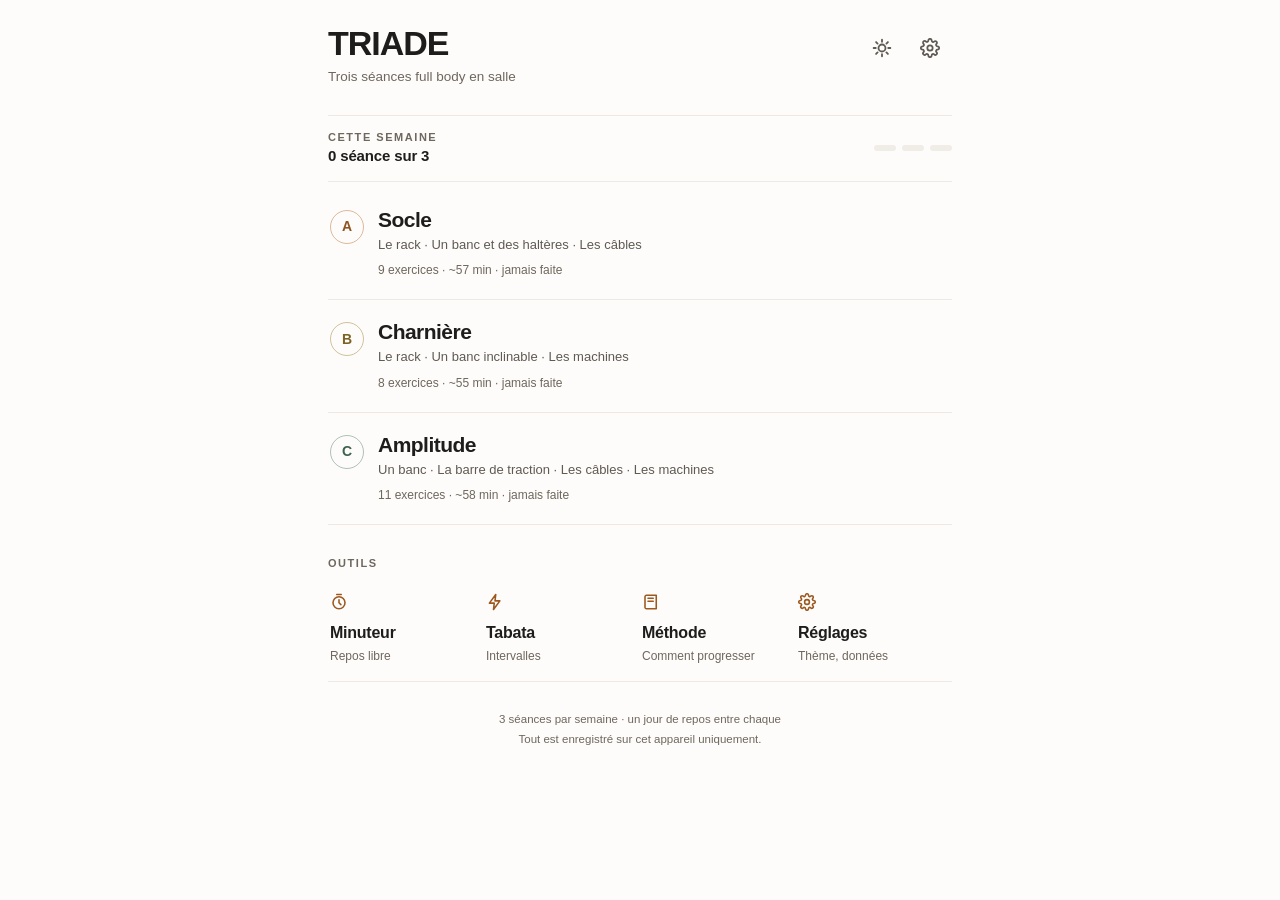
==== commit 1a6cdc96: "TRIADE — build 9aa1da0131e3" ====
--- a/triade/index.html
+++ b/triade/index.html
@@ -3,7 +3,7 @@
 <head>
 <meta charset="utf-8">
 <meta name="viewport" content="width=device-width, initial-scale=1, viewport-fit=cover, maximum-scale=1">
-<meta name="triade-build" content="48eddd943cb4">
+<meta name="triade-build" content="9aa1da0131e3">
 <title>TRIADE — Programme full body</title>
 <meta name="description" content="TRIADE — trois séances full body en salle, avec minuteur de repos, suivi des charges et Tabata. Fonctionne hors ligne.">
 <meta name="theme-color" content="#f1f3f6" media="(prefers-color-scheme: light)">
@@ -34,7 +34,9 @@
   --muted: #6e675d;
   --line: #eeeae3;
   --line-strong: #d6cfc4;
-  --cuivre: #a85f22;
+  /* Cuivre repris d'un cran : sur le fond teinté d'un poste, l'ancien
+     #a85f22 tombait à 4,23 de contraste — sous le seuil lisible. */
+  --cuivre: #9d5820;
   --cuivre-clair: #b4682b;
   --ok: #1f1d1b;
   --warn: #b4682b;
@@ -49,6 +51,10 @@
   --r-s: 9px;
   --safe-b: env(safe-area-inset-bottom, 0px);
   --safe-t: env(safe-area-inset-top, 0px);
+  /* Le poste est un CREUX, l'exercice une carte posée dedans. Même logique
+     dans les deux thèmes : le creux s'éloigne du fond, la carte s'en approche. */
+  --poste: #f2efe8;
+  --poste-line: #e7e2d9;
   color-scheme: light;
 }
 
@@ -70,6 +76,8 @@
   --shadow-s: 0 1px 2px rgba(0, 0, 0, .5);
   --shadow-m: 0 4px 14px rgba(0, 0, 0, .4);
   --shadow-l: 0 12px 36px rgba(0, 0, 0, .55);
+  --poste: #0d0c0b;
+  --poste-line: #211f1c;
   color-scheme: dark;
 }
 
@@ -308,20 +316,30 @@
   line-height: 1.6;
 }
 
-/* ═══════════ BLOC ═══════════ */
-.bloc { margin: 30px 0 0; scroll-margin-top: calc(var(--head-h, 86px) + 58px); }
-.bloc-head { display: flex; align-items: baseline; gap: 9px; }
+/* ═══════════ BLOC — un poste de salle ═══════════ */
+/* Le poste déborde de 8 px la gouttière de page : sans cela, le creux et la
+   carte cumulaient leurs marges et le texte perdait 48 px de largeur utile. */
+.bloc {
+  margin: 26px -8px 0;
+  padding: 16px 10px 14px;
+  background: var(--poste);
+  border: 1px solid var(--poste-line);
+  border-radius: var(--r-xl);
+  scroll-margin-top: calc(var(--head-h, 86px) + 58px);
+}
+
+.bloc-head { display: flex; align-items: baseline; gap: 9px; padding: 0 5px; }
 
 .bloc-n {
-  font-size: 11px; font-weight: 700; letter-spacing: .1em;
+  font-size: 12px; font-weight: 700; letter-spacing: .1em;
   color: var(--cuivre);
   font-variant-numeric: tabular-nums;
   flex: 0 0 auto;
 }
 
 .bloc-name {
-  font-size: 11px; font-weight: 700; letter-spacing: .14em;
-  text-transform: uppercase; color: var(--muted);
+  font-size: 12px; font-weight: 700; letter-spacing: .13em;
+  text-transform: uppercase; color: var(--text);
 }
 
 .bloc-dur {
@@ -330,10 +348,16 @@
   white-space: nowrap; font-variant-numeric: tabular-nums;
 }
 
-.bloc-sub { font-size: 12.5px; color: var(--muted); margin-top: 5px; }
+.bloc-sub { font-size: 12.5px; color: var(--muted); margin-top: 5px; padding: 0 5px; }
+.bloc-corps { display: flex; flex-direction: column; gap: 8px; margin-top: 13px; }
 
 /* ═══════════ EXERCICE ═══════════ */
-.exo { padding: 22px 0 16px; border-top: 1px solid var(--line); margin-top: 8px; }
+.exo {
+  padding: 18px 14px 15px;
+  background: var(--surface);
+  border-radius: var(--r-l);
+  box-shadow: var(--shadow-s);
+}
 .exo-tete { display: flex; align-items: flex-start; gap: 10px; }
 .exo-txt { min-width: 0; flex: 1; }
 
@@ -432,13 +456,16 @@
 .dernier { margin-top: 11px; font-size: 12px; color: var(--muted); font-variant-numeric: tabular-nums; }
 .dernier b { color: var(--text-2); font-weight: 700; }
 
-/* ─── Superset : un filet cuivre ─── */
-.ss { margin-top: 10px; padding-left: 15px; border-left: 1px solid var(--cuivre); }
+/* ─── Superset : un filet cuivre qui tient les cartes ensemble ─── */
+.ss {
+  display: flex; flex-direction: column; gap: 8px;
+  padding-left: 11px;
+  border-left: 2px solid var(--cuivre);
+}
 
 .ss-head {
   display: flex; align-items: center; gap: 10px; flex-wrap: wrap;
-  padding-top: 22px;
-  border-top: 1px solid var(--line);
+  padding: 2px 4px 2px 0;
   min-width: 0;
 }
 
@@ -448,8 +475,7 @@
 }
 
 .ss-note { flex: 1 1 100%; min-width: 0; font-size: 12.5px; color: var(--muted); }
-.ss .exo:first-of-type { border-top: 0; padding-top: 14px; margin-top: 0; }
-.ss-rounds { display: flex; align-items: center; gap: 8px; margin-top: 16px; flex-wrap: wrap; }
+.ss-rounds { display: flex; align-items: center; gap: 8px; margin-top: 2px; padding-left: 2px; flex-wrap: wrap; }
 
 .ss-rounds-lab {
   font-size: 11px; font-weight: 700; letter-spacing: .13em;
@@ -474,6 +500,37 @@
 
 .note-block { margin-bottom: 16px; }
 
+/* ─── Schéma du mouvement ─── */
+.fig-zone {
+  background: var(--poste);
+  border-radius: var(--r-m);
+  padding: 6px 8px 8px;
+}
+
+.fig { width: 100%; height: auto; display: block; max-width: 300px; margin: 0 auto; }
+.fig-a, .fig-b, .fig-mat, .fig-sol, .fig-cable, .fig-fleche {
+  fill: none; stroke-linecap: round; stroke-linejoin: round;
+}
+
+.fig-a { stroke: var(--text); stroke-width: 2; opacity: .25; }
+.fig-b { stroke: var(--text); stroke-width: 2.6; }
+.fig-a.fig-fond { opacity: .16; }
+.fig-b.fig-fond { opacity: .5; stroke-width: 2; }
+.fig-mat { stroke: var(--muted); stroke-width: 1.9; }
+.fig-sol { stroke: var(--muted); stroke-width: 1.4; opacity: .45; }
+.fig-cable { stroke: var(--muted); stroke-width: 1.2; opacity: .8; }
+.fig-fleche { stroke: var(--cuivre); stroke-width: 2.2; }
+
+.fig-leg {
+  display: flex; align-items: center; justify-content: center; gap: 6px;
+  font-size: 10.5px; letter-spacing: .1em; text-transform: uppercase;
+  color: var(--muted);
+}
+
+.fig-leg span { width: 15px; height: 2px; background: var(--text); border-radius: 2px; }
+.fig-leg-a { opacity: .28; }
+.fig-leg-b { margin-left: 8px; }
+
 .note-k {
   font-size: 10.5px; font-weight: 700; letter-spacing: .14em;
   text-transform: uppercase; color: var(--muted);
@@ -483,6 +540,8 @@
 
 .note-k .kdot { display: none; }
 .note-t { font-size: 14px; color: var(--text-2); line-height: 1.62; }
+/* Deux repères de geste, deux filets : le bon en encre, le mauvais en cuivre. */
+.note-t.ok { color: var(--text-2); border-left: 1px solid var(--ok); padding-left: 12px; }
 .note-t.warn { color: var(--text-2); border-left: 1px solid var(--cuivre); padding-left: 12px; }
 .note-t.alt { color: var(--muted); }
 
@@ -526,23 +585,69 @@
 
 .veil.on { display: grid; }
 @keyframes fade { from { opacity: 0 } to { opacity: 1 } }
-.veil-in { width: 100%; max-width: 380px; text-align: center; }
-.ring-box { position: relative; width: 250px; height: 250px; margin: 0 auto; }
-.ring { width: 100%; height: 100%; transform: rotate(-90deg); }
-.ring-bg { fill: none; stroke: var(--line); stroke-width: 6; }
-
-.ring-fg {
-  fill: none; stroke: var(--cuivre); stroke-width: 6; stroke-linecap: round;
-  transition: stroke-dashoffset .3s linear, stroke .3s ease;
-}
-
-.ring-txt { position: absolute; inset: 0; display: grid; place-content: center; gap: 4px; }
-.ring-time { font-size: 64px; font-weight: 600; letter-spacing: -.05em; line-height: 1; font-variant-numeric: tabular-nums; }
-
-.ring-lab {
-  font-size: 11px; font-weight: 700; letter-spacing: .16em;
-  text-transform: uppercase; color: var(--muted);
-}
+.veil-in { width: 100%; max-width: 340px; text-align: center; }
+
+/* ─── Le minuteur : un chiffre, un filet qui se vide, des liens ─── */
+.chrono-ctx {
+  color: var(--cuivre);
+  min-height: 16px;
+  overflow: hidden;
+  text-overflow: ellipsis;
+  white-space: nowrap;
+}
+
+.chrono-ctx.sourd { color: var(--muted); margin-top: 20px; }
+
+.chrono-time {
+  margin: 14px 0 0;
+  font-size: 78px; font-weight: 600;
+  letter-spacing: -.055em; line-height: .95;
+  font-variant-numeric: tabular-nums;
+}
+
+.chrono-jauge {
+  height: 2px;
+  background: var(--line);
+  margin: 26px 0 0;
+  overflow: hidden;
+}
+
+.chrono-jauge i {
+  display: block;
+  height: 100%;
+  width: 100%;
+  background: var(--cuivre);
+  transition: width .3s linear;
+}
+
+.chrono-actes {
+  display: flex;
+  justify-content: center;
+  gap: 26px;
+  margin-top: 6px;
+}
+
+.chrono-bas {
+  display: flex;
+  justify-content: center;
+  gap: 26px;
+  margin-top: 22px;
+  padding-top: 16px;
+  border-top: 1px solid var(--line);
+}
+
+.lien {
+  min-height: 46px;
+  padding: 0 6px;
+  color: var(--text-2);
+  font-size: 15px; font-weight: 500;
+  font-variant-numeric: tabular-nums;
+  border-radius: var(--r-s);
+  transition: color .15s ease;
+}
+
+.lien.fort { color: var(--cuivre); font-weight: 700; }
+@media (hover: hover) { .lien:hover { color: var(--text); } }
 
 .veil-title { font-size: 13.5px; font-weight: 600; color: var(--text-2); margin-bottom: 22px; min-height: 20px; }
 .veil-btns { display: flex; gap: 10px; justify-content: center; margin-top: 26px; flex-wrap: wrap; }
@@ -559,11 +664,26 @@
 
 .btn:active { transform: scale(.97); }
 .btn svg { width: 18px; height: 18px; }
-.btn-primary { background: var(--cuivre); border-color: transparent; color: #fff; font-weight: 700; }
-html[data-theme="dark"] .btn-primary { color: #17130f; }
+
+/* Une seule surface pleine dans tout le système : l'action principale. */
+.btn-primary { background: var(--text); border-color: transparent; color: var(--bg); font-weight: 600; }
 .btn-wide { width: 100%; justify-content: center; }
 .btn-ghost { border-color: var(--line); color: var(--text-2); }
 .btn-danger { color: #fff; background: #9c3128; border-color: transparent; }
+
+/* ─── Durées courantes : une liste, pas huit pavés ─── */
+.durees { display: grid; grid-template-columns: repeat(4, 1fr); }
+
+.duree {
+  min-height: 52px;
+  color: var(--text);
+  font-size: 15px; font-weight: 500;
+  border-bottom: 1px solid var(--line);
+  transition: color .15s ease;
+}
+
+.duree:nth-child(-n+4) { border-top: 1px solid var(--line); }
+@media (hover: hover) { .duree:hover { color: var(--cuivre); } }
 
 .phase-work { --cuivre: #a3342a; }
 .phase-rest { --cuivre: #3d6b7d; }
@@ -584,21 +704,29 @@
 }
 
 .mini.on { display: flex; }
-.mini-in { display: flex; align-items: baseline; gap: 8px; height: 46px; padding: 0 6px 0 0; }
-.mini-time { font-size: 20px; font-weight: 600; letter-spacing: -.03em; color: var(--bg); font-variant-numeric: tabular-nums; }
+/* Une seule ligne de texte : le temps et le libellé partagent la même ligne de
+   base sans arbitrage, et line-height centre le tout dans la pastille. */
+.mini-in { display: block; height: 44px; line-height: 44px; padding: 0 8px 0 0; white-space: nowrap; }
+.mini-time {
+  font-size: 20px; font-weight: 600;
+  letter-spacing: -.03em;
+  color: var(--bg);
+  font-variant-numeric: tabular-nums;
+}
 
 .mini-lab {
+  margin-left: 9px;
   font-size: 10px; font-weight: 700; letter-spacing: .13em;
-  text-transform: uppercase; color: color-mix(in srgb, var(--bg) 62%, transparent);
-  max-width: 100px; overflow: hidden; text-overflow: ellipsis; white-space: nowrap;
+  text-transform: uppercase;
+  color: color-mix(in srgb, var(--bg) 62%, transparent);
 }
 
 .mini-plus {
-  height: 44px; padding: 0 12px;
-  border-radius: 99px;
-  background: color-mix(in srgb, var(--bg) 14%, transparent);
-  font-size: 13px; font-weight: 700;
-  color: var(--bg);
+  height: 44px; padding: 0 10px;
+  line-height: 44px;
+  font-size: 13px; font-weight: 600;
+  color: color-mix(in srgb, var(--bg) 72%, transparent);
+  font-variant-numeric: tabular-nums;
 }
 
 .mini-stop {
@@ -619,7 +747,7 @@
 }
 
 .mini.fini { animation: pulseFini 1.1s ease-out 3; }
-.mini.fini .mini-time { color: var(--cuivre-clair); }
+.mini.fini .mini-time { color: var(--cuivre-clair); font-size: 17px; letter-spacing: -.01em; }
 
 body.timer-on { padding-bottom: calc(96px + var(--safe-b)); }
 
@@ -754,26 +882,16 @@
 <!-- ══ Minuteur de repos ══ -->
 <div class="veil" id="rest" role="dialog" aria-modal="true" aria-label="Minuteur de repos">
   <div class="veil-in">
-    <div class="veil-title" id="rest-ctx"></div>
-    <div class="ring-box">
-      <svg class="ring" viewBox="0 0 120 120" aria-hidden="true">
-        <circle class="ring-bg" cx="60" cy="60" r="52"></circle>
-        <circle class="ring-fg" id="rest-ring" cx="60" cy="60" r="52" stroke-dasharray="326.7" stroke-dashoffset="0"></circle>
-      </svg>
-      <div class="ring-txt">
-        <div class="ring-time num" id="rest-time">0:00</div>
-        <div class="ring-lab">repos</div>
-      </div>
+    <div class="chrono-ctx cap" id="rest-ctx"></div>
+    <div class="chrono-time num" id="rest-time">0:00</div>
+    <div class="chrono-jauge"><i id="rest-jauge"></i></div>
+    <div class="chrono-actes">
+      <button class="lien" id="rest-minus">− 15 s</button>
+      <button class="lien" id="rest-plus">+ 30 s</button>
     </div>
-    <div class="veil-btns">
-      <button class="btn" id="rest-minus">− 15 s</button>
-      <button class="btn" id="rest-plus">+ 30 s</button>
-    </div>
-    <div class="veil-btns">
-      <button class="btn btn-primary btn-wide" id="rest-skip">Reprendre maintenant</button>
-    </div>
-    <div class="veil-btns">
-      <button class="btn btn-ghost btn-wide" id="rest-min">Réduire en pastille</button>
+    <div class="chrono-bas">
+      <button class="lien fort" id="rest-skip">Reprendre</button>
+      <button class="lien" id="rest-min">Réduire</button>
     </div>
   </div>
 </div>
@@ -781,23 +899,14 @@
 <!-- ══ Tabata en cours ══ -->
 <div class="veil" id="tab" role="dialog" aria-modal="true" aria-label="Tabata">
   <div class="veil-in">
-    <div class="veil-title" id="tab-round"></div>
-    <div class="ring-box">
-      <svg class="ring" viewBox="0 0 120 120" aria-hidden="true">
-        <circle class="ring-bg" cx="60" cy="60" r="52"></circle>
-        <circle class="ring-fg" id="tab-ring" cx="60" cy="60" r="52" stroke-dasharray="326.7" stroke-dashoffset="0"></circle>
-      </svg>
-      <div class="ring-txt">
-        <div class="ring-time num" id="tab-time">0</div>
-        <div class="ring-lab" id="tab-phase">prêt</div>
-      </div>
-    </div>
-    <div class="veil-btns">
-      <button class="btn" id="tab-pause">Pause</button>
-      <button class="btn" id="tab-next">Passer</button>
-    </div>
-    <div class="veil-btns">
-      <button class="btn btn-ghost btn-wide" id="tab-stop">Arrêter</button>
+    <div class="chrono-ctx cap" id="tab-phase">prêt</div>
+    <div class="chrono-time num" id="tab-time">0</div>
+    <div class="chrono-jauge"><i id="tab-jauge"></i></div>
+    <div class="chrono-ctx sourd" id="tab-round"></div>
+    <div class="chrono-bas">
+      <button class="lien" id="tab-pause">Pause</button>
+      <button class="lien" id="tab-next">Passer</button>
+      <button class="lien" id="tab-stop">Arrêter</button>
     </div>
   </div>
 </div>
@@ -822,7 +931,11 @@
 <div class="toast" id="toast" role="status" aria-live="polite"></div>
 
 <script type="application/json" id="payload">
-{"meta":{"name":"TRIADE","tagline":"Trois séances full body en salle","version":"1.0","cycle":"3 séances par semaine · un jour de repos entre chaque"},"order":["socle","charniere","amplitude"],"sessions":{"socle":{"code":"A","title":"Socle","subtitle":"Le rack · Un banc et des haltères · Les câbles","focus":"Force","duration":"~57 min","accent":"#B4682B","accent2":"#A85F22","intro":"Trois postes, et rien de plus. Le squat au rack, seul mouvement lourd. Puis un banc plat avec une paire d'haltères, gardé pour les trois exercices suivants. Puis la station de câbles, où tout s'enchaîne sans bouger.","blocs":[{"n":"01","name":"Mise en route","sub":"Vélo ou rameur, puis élastique","duration":"~7 min · repos 30 sec","items":[{"type":"ex","id":"a-cardio","name":"Rameur ou vélo","sub":"Cardio progressif · Monter la température corporelle","sets":1,"reps":"3 min","tempo":"progressif","rest":0,"execution":"Commence très facile et monte la cadence chaque minute. À la fin des 5 minutes tu doit être légèrement essoufflé et avoir chaud — pas fatigué. L'objectif est de faire monter la température des muscles et des articulations, rien d'autre.","avoid":"Ne transforme pas l'échauffement en séance de cardio : tu as du lourd juste après.","alt":"Corde à sauter 3 × 1 min, ou 5 min de marche rapide en pente sur tapis."},{"type":"ex","id":"a-bandpull","name":"Band pull-apart","sub":"Élastique · Épaules arrière · Préparation du couché","sets":2,"reps":"20","tempo":"contrôlé","rest":30,"execution":"Élastique tendu devant toi à hauteur de poitrine, bras tendus. Écarte les mains en serrant les omoplates, jusqu'à ce que l'élastique touche le sternum. Reviens lentement. Choisis un élastique léger : ce n'est pas un exercice de force.","avoid":"Ne cambre pas le bas du dos pour ouvrir davantage — le mouvement vient des omoplates.","alt":"Face pull à la corde très léger, 2 × 20."}]},{"n":"02","name":"Au rack — la barre","sub":"Le seul mouvement lourd de la séance","duration":"~14 min · repos 2'30","items":[{"type":"ex","id":"a-squat","name":"Squat barre","sub":"Barre libre · Rack · Quadriceps + Fessiers + Gainage","sets":4,"reps":"5","tempo":"3-0-1","rest":150,"trackLoad":true,"step":2.5,"loadHint":"70–90 kg","execution":"Barre posée sur le haut des trapèzes, pieds largeur d'épaules et pointes légèrement ouvertes. Inspire, bloque le ventre comme si tu allais recevoir un coup, puis descends en 3 secondes en poussant les genoux vers l'extérieur. Descends jusqu'à ce que le pli de la hanche passe sous le genou, si ta mobilité le permet sans que le bas du dos s'arrondisse. Remonte en poussant le sol avec tout le pied. Descendre franchement sous la parallèle plutôt que de s'arrêter à 90° ne change pas grand-chose pour le quadriceps, mais donne nettement plus de fessiers et d'adducteurs : c'est la raison de chercher la profondeur. Avant la première série lourde, monte en trois séries d'échauffement : barre à vide, puis environ 50 % et 75 % de ta charge du jour, 5 répétitions chacune. C'est le meilleur échauffement possible pour ce mouvement — plus utile que n'importe quel étirement.","avoid":"Les talons qui se décollent et les genoux qui rentrent : dans les deux cas, baisse la charge plutôt que de forcer.","alt":"Hack squat ou squat sur machine guidée si le rack est pris ou si tu t'entraînes sans partenaire : même travail, dos plus protégé."}]},{"n":"03","name":"Un banc plat et des haltères","sub":"Superset sur le même banc, puis gainage au sol à côté","duration":"~19 min","items":[{"type":"superset","id":"a-ss1","rounds":4,"rest":75,"label":"Développé puis rowing — même banc, mêmes haltères, tu ne le rends pas","exercises":[{"id":"a-couche-hal","name":"Développé couché haltères","sub":"Haltères · Banc plat · Pectoraux + Triceps + Épaules avant","sets":4,"reps":"8","tempo":"3-1-1","trackLoad":true,"step":2,"loadHint":"26–36 kg par haltère","execution":"Pieds à plat, omoplates serrées et abaissées pendant toute la série. Descends en 3 secondes jusqu'à ce que les coudes passent légèrement sous la ligne du torse — amplitude qu'une barre ne permet pas —, marque 1 seconde, pousse en rapprochant les haltères sans les cogner.","avoid":"Écarter les coudes à 90° du corps : garde-les à environ 45°, sinon c'est l'épaule qui paie.","alt":"Développé couché à la barre, 4 × 6, le mouvement de référence pour la force — mais il te renvoie au rack, compte dix minutes de plus."},{"id":"a-rowing-hal","name":"Rowing haltère un bras","sub":"Haltère · Appui sur le même banc · Milieu du dos + Dorsaux","sets":4,"reps":"8 / bras","tempo":"2-1-2","trackLoad":true,"step":2,"loadHint":"28–40 kg","execution":"Un genou et une main sur le banc que tu viens d'utiliser, dos à plat. Tire l'haltère vers la hanche en amenant le coude le long du corps, serre l'omoplate une seconde en haut, laisse redescendre bras complètement tendu pour étirer le dos. Toutes les répétitions d'un bras, puis l'autre.","avoid":"Tourner le buste pour arracher les dernières répétitions : le tronc reste immobile.","alt":"Rowing barre buste penché, 4 × 8 (au rack), ou rowing machine poitrine appuyée."}]},{"type":"ex","id":"a-roue","name":"Roue abdominale","sub":"Genoux au sol · Gainage antérieur · Anti-extension","sets":3,"reps":"10–12","tempo":"3-0-2","rest":60,"execution":"À genoux, hanches légèrement en avant, bas du dos volontairement arrondi (le contraire de ce qu'on croit). Déroule aussi loin que tu peux SANS que le bas du dos se creuse, puis reviens en tirant avec les abdos. Arrête-toi à la distance que tu maîtrises.","avoid":"Aller trop loin : dès que le bassin bascule et que les lombaires se creusent, tu travailles le dos et plus les abdos.","alt":"Planche sur les coudes 3 × 45 sec, ou relevés de jambes suspendus 3 × 12."}]},{"n":"04","name":"À la station de câbles","sub":"Trois exercices à la poulie · 3 tours","duration":"~14 min · repos 1'15","items":[{"type":"superset","id":"a-ss2","rounds":3,"rest":75,"label":"Triceps, épaules arrière, épaules de côté — si un poste est pris, fais-les l’un après l’autre","exercises":[{"id":"b-triceps-oh","name":"Extension triceps bras au-dessus de la tête","sub":"Poulie · Corde · Bras verticaux · Chef long en position étirée","sets":3,"reps":"12","tempo":"2-1-2","trackLoad":true,"step":2.5,"loadHint":"20–32 kg","execution":"Dos à la poulie, corde derrière la tête, coudes pointés vers l'avant et maintenus le plus haut possible. C'est cette position bras au-dessus de la tête qui met le chef long du triceps en étirement — et à l'étirement, il grossit nettement plus qu'en poussée devant soi. Tends complètement, marque 1 seconde, laisse revenir jusqu'à sentir l'étirement derrière le bras.","avoid":"Laisser les coudes s'écarter et redescendre le long du corps : on retombe sur un pushdown ordinaire et on perd tout l'intérêt de la position.","alt":"Extension nuque assis avec un haltère à deux mains, ou barre EZ couché derrière la tête : même principe, bras au-dessus de la tête."},{"id":"a-facepull","name":"Face pull à la corde","sub":"Poulie à hauteur des yeux · Épaules arrière + Trapèzes moyens","sets":3,"reps":"15","tempo":"2-1-2","trackLoad":true,"step":2.5,"loadHint":"15–25 kg","execution":"Poulie réglée à hauteur des yeux, pouces vers toi. Tire la corde vers le visage en écartant les mains et en tournant les avant-bras vers l'arrière, comme un double biceps de bodybuilder. Marque 1 seconde. C'est le contrepoids de toutes tes poussées : ne le saute pas.","avoid":"Prendre lourd et tirer avec le buste — reste droit, charge légère.","alt":"Oiseau penché aux haltères légers, 3 × 15."},{"id":"a-elev-lat","name":"Élévations latérales à la poulie","sub":"Poulie basse · Un bras · Deltoïdes médians · Tension constante","sets":3,"reps":"15","tempo":"1-1-3","trackLoad":true,"step":2.5,"loadHint":"7–12 kg par côté","execution":"Poulie en position basse, poignée prise de la main opposée, câble qui passe devant les jambes. Monte le bras sur le côté jusqu'à hauteur d'épaule, descends en 3 secondes. L'avantage du câble : la tension existe déjà en bas du mouvement, là où les haltères ne pèsent presque rien.","avoid":"Se pencher du côté opposé pour aider : le buste reste droit, quitte à baisser la charge.","alt":"Élévations latérales aux haltères, 4 × 15 — mais elles te font quitter la station de câbles."}]}]}]},"charniere":{"code":"B","title":"Charnière","subtitle":"Le rack · Un banc inclinable · Les machines","focus":"Hanches & dos","duration":"~55 min","accent":"#9A7B2E","accent2":"#8C6F26","intro":"Le soulevé roumain au rack, seul mouvement lourd. Ensuite un banc inclinable gardé pour le développé et le curl — même banc, même inclinaison. Puis la zone machines pour les trois derniers exercices.","blocs":[{"n":"01","name":"Mise en route","sub":"Vélo ou rameur, puis charnière à vide","duration":"~7 min · repos 30 sec","items":[{"type":"ex","id":"b-cardio","name":"Vélo ou rameur","sub":"Cardio progressif","sets":1,"reps":"3 min","tempo":"progressif","rest":0,"execution":"Même principe que la séance A : monte doucement en intensité, tu dois avoir chaud sans être fatigué. Le rameur est un bon choix ici parce qu'il réveille déjà la charnière de hanche.","avoid":"Partir trop fort.","alt":"Marche en pente 5 min."},{"type":"ex","id":"b-hinge","name":"Charnière de hanche à vide","sub":"Barre à vide ou bâton · Apprentissage du mouvement","sets":2,"reps":"12","tempo":"3-0-1","rest":30,"execution":"Barre à vide sur les trapèzes ou bâton dans le dos. Genoux très légèrement fléchis et FIXES, pousse les fesses vers l'arrière en gardant le dos parfaitement droit, jusqu'à sentir les ischios s'étirer. Remonte en serrant les fessiers. C'est la répétition à blanc du soulevé roumain qui arrive.","avoid":"Confondre avec un squat : ici les genoux ne bougent presque pas.","alt":"Good morning à la barre à vide, 2 × 12."}]},{"n":"02","name":"Au rack — la barre","sub":"Le seul mouvement lourd de la séance","duration":"~14 min · repos 2'30","items":[{"type":"ex","id":"b-rdl","name":"Soulevé de terre roumain","sub":"Barre libre · Ischio-jambiers + Fessiers + Dos","sets":4,"reps":"6","tempo":"3-1-1","rest":150,"trackLoad":true,"step":2.5,"loadHint":"70–100 kg","execution":"Départ debout, barre contre les cuisses, prise en pronation largeur d'épaules. Genoux à peine fléchis et fixes. Descends la barre le long des jambes en poussant les fesses loin derrière, dos droit et barre en contact avec la peau. Arrête-toi quand les ischios sont au maximum de l'étirement — en général juste sous le genou — puis remonte en serrant les fessiers. Avant la première série lourde, monte en trois séries d'échauffement : barre à vide, puis environ 50 % et 75 % de ta charge du jour, 5 répétitions chacune. C'est le meilleur échauffement possible pour ce mouvement — plus utile que n'importe quel étirement.","avoid":"Descendre plus bas que ce que la souplesse permet : c'est là que le dos s'arrondit. La barre ne doit jamais s'éloigner des jambes.","alt":"Soulevé roumain aux haltères, 4 × 8, ou hyperextension lestée si le bas du dos est sensible."}]},{"n":"03","name":"Un banc inclinable et des haltères","sub":"Le même banc pour les deux · 5 tours","duration":"~14 min · repos 1'15","items":[{"type":"superset","id":"b-ss1","rounds":5,"rest":75,"label":"Développé incliné puis curl incliné — même banc, même inclinaison","exercises":[{"id":"b-incline","name":"Développé incliné haltères","sub":"Haltères · Banc à 30° · Pectoraux hauts","sets":5,"reps":"8–10","tempo":"3-0-1","trackLoad":true,"step":2,"loadHint":"22–32 kg par haltère","execution":"Banc réglé à 30° maximum — au-delà ce sont les épaules qui prennent tout. Descends les haltères en 3 secondes jusqu'à ce que les coudes soient légèrement sous la ligne du torse, puis pousse en rapprochant les haltères sans les cogner. L'inclinaison a sa raison d'être : c'est elle qui développe le haut des pectoraux, que le développé couché à plat de la séance A ne va pas chercher.","avoid":"Un banc trop redressé, et une descente non contrôlée.","alt":"Dips pectoraux buste penché, 4 × 8–10 (lestés si tu dépasses 12) : excellente alternative, un peu moins ciblée sur le haut des pectoraux. Ou développé incliné à la barre."},{"id":"b-curl-incline","name":"Curl incliné haltères","sub":"Haltères · Banc à 45–60° · Biceps en position étirée","sets":5,"reps":"10","tempo":"3-1-1","trackLoad":true,"step":2,"loadHint":"10–16 kg","execution":"Assis sur un banc incliné, laisse les bras pendre derrière la ligne du corps. Cette position, épaule en extension, étire le biceps sur sa partie haute — c'est là qu'il répond le mieux. Monte sans avancer le coude, marque 1 seconde en haut, descends en 3 secondes jusqu'aux bras complètement tendus. La charge sera plus légère qu'un curl debout : c'est normal et ce n'est pas un recul.","avoid":"Ramener les coudes vers l'avant pendant la montée : l'étirement disparaît, et avec lui la raison de faire cet exercice.","alt":"Curl à la poulie basse en se plaçant un pas devant la poulie, bras en arrière ; ou curl marteau debout si les bancs inclinés sont pris — prise neutre pour le brachial, moins d'étirement."}]}]},{"n":"04","name":"Aux machines","sub":"Épaules, dos, mollets · 4 tours","duration":"~17 min · repos 1'30","items":[{"type":"superset","id":"b-ss2","rounds":4,"rest":90,"label":"Trois machines de la même zone — si l’une est prise, fais-les l’une après l’autre","exercises":[{"id":"b-epaules-machine","name":"Développé épaules machine","sub":"Machine · Assis dossier vertical · Épaules avant et médianes","sets":4,"reps":"10","tempo":"2-0-2","trackLoad":true,"step":5,"loadHint":"35–55 kg","execution":"Règle le siège pour que les poignées arrivent au niveau des oreilles, dos plaqué au dossier. Pousse jusqu'à bras presque tendus sans verrouiller, redescends en contrôlant jusqu'aux oreilles. La machine est ici pour une raison pratique : elle est dans la même zone que les mollets, et à volume égal elle fait grossir autant que la barre.","avoid":"Descendre plus bas que les oreilles en cherchant l'amplitude : l'épaule n'aime pas, et le gain est nul.","alt":"Développé militaire à la barre debout, 4 × 6 (le mouvement de référence, mais il te renvoie au rack) : Barre sur le haut des pectoraux, prise juste plus large que les épaules, coudes légèrement en avant. Serre les fessiers et le ventre pour verrouiller …"},{"id":"c-rowing-machine","name":"Rowing machine poitrine appuyée","sub":"Machine · Buste calé · Milieu du dos et trapèzes","sets":4,"reps":"10","tempo":"2-1-2","trackLoad":true,"step":5,"loadHint":"40–60 kg","execution":"Poitrine calée contre le support, ce qui supprime toute triche du buste et tout travail du bas du dos — c'est l'intérêt de la machine ici, en fin de semaine. Tire les coudes vers l'arrière le long du corps, serre les omoplates une seconde, reviens en laissant les bras s'étendre complètement pour étirer le dos.","avoid":"Tirer avec les bras seuls : le mouvement commence par les omoplates qui se rapprochent.","alt":"Rowing barre buste penché, 4 × 8, si tu préfères la barre : Buste incliné à environ 70°, dos droit, barre pendue bras tendus. Tire la barre vers le bas des abdominaux en …"},{"id":"b-mollets","name":"Mollets debout","sub":"Machine ou barre · Amplitude complète","sets":4,"reps":"18","tempo":"2-1-2","trackLoad":true,"step":5,"loadHint":"60–100 kg","execution":"Avant-pieds sur la plateforme. Laisse les talons descendre le plus bas possible pour étirer complètement, puis monte sur la pointe des pieds et tiens 1 seconde en haut. L'amplitude complète compte plus que la charge. Debout genou tendu, et non assis : c'est cette position qui étire le mollet et le fait grossir, la version assise n'apporte presque rien de plus sur le soléaire.","avoid":"Les demi-répétitions rapides en rebond.","alt":"Mollets à la presse à cuisses, 3 × 20."}]}]}]},"amplitude":{"code":"C","title":"Amplitude","subtitle":"Un banc · La barre de traction · Les câbles · Les machines","focus":"Volume","duration":"~58 min","accent":"#4F7A63","accent2":"#456B57","intro":"Aucune barre à charger. Un banc et des haltères, puis le dos à la barre de traction, puis la station de câbles pour les pectoraux et les biceps, et les machines pour finir.","blocs":[{"n":"01","name":"Mise en route","sub":"Vélo, puis épaules à vide","duration":"~7 min · repos 30 sec","items":[{"type":"ex","id":"c-cardio","name":"Corde à sauter ou vélo","sub":"Cardio léger","sets":1,"reps":"3 min","tempo":"progressif","rest":0,"execution":"4 minutes suffisent ici, la séance monte en température toute seule. Si tu prends la corde, alterne 40 secondes de saut et 20 secondes de pause.","avoid":"Rien à surveiller, reste léger.","alt":"Rameur 4 min."},{"type":"ex","id":"c-elev-warm","name":"Élévations latérales légères","sub":"Haltères très légers · Préparation de l'épaule","sets":2,"reps":"15","tempo":"lent","rest":30,"execution":"Haltères de 3 à 5 kg maximum. Monte jusqu'à hauteur d'épaules, descends lentement. Le but est d'irriguer l'articulation avant les dips, pas de fatiguer l'épaule.","avoid":"Prendre les mêmes haltères qu'au bloc 04.","alt":"Rotations externes à l'élastique, 2 × 15 par bras."}]},{"n":"02","name":"Un banc et des haltères","sub":"Bulgares et élévations · 3 tours","duration":"~12 min · repos 1'45","items":[{"type":"superset","id":"c-ss1","rounds":3,"rest":105,"label":"Les deux jambes, puis les élévations pendant que les jambes récupèrent","exercises":[{"id":"c-bulgares","name":"Fentes bulgares haltères","sub":"Haltères · Pied arrière sur un banc · Une jambe à la fois","sets":3,"reps":"8 / jambe","tempo":"3-0-1","trackLoad":true,"step":2,"loadHint":"14–24 kg par haltère","execution":"Pied arrière posé sur un banc, pied avant assez loin devant pour que le genou reste au-dessus de la cheville en bas. Descends en 3 secondes jusqu'à ce que le genou arrière frôle le sol, buste légèrement penché en avant pour charger le fessier. Fais les 8 répétitions d'une jambe, puis l'autre sans repos.","avoid":"Un pied avant trop proche du banc : le genou passe devant les orteils et prend tout.","alt":"Fentes marchées haltères 4 × 10 par jambe, ou split squat statique si l'équilibre pose problème."},{"id":"c-elev-lat","name":"Élévations latérales haltères","sub":"Haltères · Deltoïdes médians · La largeur d'épaules","sets":3,"reps":"15","tempo":"1-1-3","trackLoad":true,"step":2,"loadHint":"8–12 kg","execution":"Légère flexion des coudes, monte jusqu'à hauteur d'épaules comme si tu versais un verre d'eau (petit doigt un peu plus haut que le pouce), puis descends en 3 secondes. Charge légère et exécution stricte : ce muscle répond aux répétitions propres, pas au poids.","avoid":"Se pencher en arrière et monter d'un coup de reins.","alt":"Élévations à la poulie basse un bras si un poste est libre : tension constante même en bas."}]}]},{"n":"03","name":"À la barre de traction","sub":"Deux prises, au même endroit","duration":"~12 min · repos 1'15","items":[{"id":"a-tractions","name":"Tractions pronation","sub":"Barre fixe · Mains vers l'avant · Grand dorsal","sets":4,"reps":"6–8","tempo":"2-1-2","trackLoad":true,"step":2.5,"loadHint":"poids de corps ou + 5 à 15 kg","execution":"Prise un peu plus large que les épaules. Avant de tirer, abaisse les épaules pour éloigner les oreilles des mains — c'est ce geste qui met le dos en action. Monte jusqu'à ce que le menton dépasse la barre, redescends en 2 secondes bras presque tendus.","avoid":"Le coup de reins pour arracher la répétition : mieux vaut 5 tractions propres que 8 balancées.","alt":"Tractions à la machine assistée ou en élastique si tu ne tiens pas 6 répétitions strictes ; ceinture de lest quand tu passes 10.","type":"ex","rest":75},{"id":"c-tractions-sup","name":"Tractions supination","sub":"Barre fixe · Mains vers soi · Dorsaux + Biceps","sets":3,"reps":"8","tempo":"2-1-2","trackLoad":true,"step":2.5,"loadHint":"poids de corps ou + 5 à 12 kg","execution":"Prise supination largeur d'épaules. Tire les coudes vers le bas et vers l'arrière, marque 1 seconde en haut poitrine près de la barre, descends en 2 secondes. La prise supination fait beaucoup travailler le biceps : c'est voulu, il n'y a pas de bloc bras dans cette séance.","avoid":"Une descente en chute libre, très irritante pour le coude en supination.","alt":"Tirage vertical prise neutre serrée, 4 × 10, ou machine assistée.","type":"ex","rest":75}]},{"n":"04","name":"À la station de câbles","sub":"Pectoraux et biceps · 3 tours","duration":"~10 min · repos 1'15","items":[{"type":"superset","id":"c-ss2","rounds":3,"rest":75,"label":"Écartés puis curl — une poussée et un tirage, rien qui se gêne","exercises":[{"id":"c-ecartes","name":"Écartés câbles croisés","sub":"Poulies hautes · Pectoraux · Tension constante","sets":3,"reps":"15","tempo":"2-1-3","trackLoad":true,"step":2.5,"loadHint":"12–20 kg par côté","execution":"Poulies en position haute, un pas en avant, buste légèrement penché. Amène les mains l'une vers l'autre devant le bas du torse en gardant une petite flexion de coude constante, croise-les de quelques centimètres et marque 1 seconde. Laisse revenir en 3 secondes jusqu'à sentir l'étirement complet.","avoid":"Plier et déplier les coudes : ça devient une extension triceps.","alt":"Écartés à la machine pec deck, 3 × 15."},{"id":"c-curl-poulie","name":"Curl à la poulie basse","sub":"Câble · Barre EZ ou corde · Biceps · Tension constante","sets":3,"reps":"12","tempo":"2-1-3","trackLoad":true,"step":2.5,"loadHint":"25–40 kg","execution":"Debout face à la poulie basse, coudes collés au corps et immobiles. L'intérêt du câble : la tension existe déjà en bas du mouvement, là où un haltère ne pèse presque rien — le biceps travaille donc sur toute la course. Marque 1 seconde en haut, descends en 3 secondes jusqu'aux bras tendus.","avoid":"Reculer les coudes ou balancer le buste pour finir la série : baisse la charge plutôt.","alt":"Curl haltères debout, ou curl à la barre EZ, 4 × 12 — mais ils te font quitter la station."}]}]},{"n":"05","name":"Aux machines","sub":"Ischios, mollets, abdominaux · 3 tours","duration":"~14 min · repos 1 min","items":[{"type":"superset","id":"c-ss3","rounds":3,"rest":60,"label":"Trois exercices sans rien en commun, enchaînés","exercises":[{"id":"a-legcurl","name":"Leg curl assis","sub":"Machine · Ischio-jambiers · Isolation","sets":3,"reps":"12","tempo":"2-1-3","trackLoad":true,"step":5,"loadHint":"35–55 kg","execution":"Règle le dossier pour que les genoux soient dans l'axe de l'articulation de la machine. Plie en tirant les talons sous le siège, marque 1 seconde en position courte, puis laisse remonter en 3 secondes en freinant. C'est la descente freinée qui fait le travail ici. Le leg curl ASSIS est choisi volontairement plutôt que couché : hanche fléchie, l'ischio travaille plus étiré, et il grossit davantage — surtout sa partie longue.","avoid":"Décoller les fesses du siège pour gagner de l'amplitude.","alt":"Leg curl couché, ou nordic curl à deux si aucune machine n'est libre."},{"id":"c-mollets","name":"Mollets debout","sub":"Machine ou barre · Amplitude complète","sets":3,"reps":"18","tempo":"2-1-2","trackLoad":true,"step":5,"loadHint":"60–100 kg","execution":"Avant-pieds sur la plateforme. Laisse les talons descendre le plus bas possible pour étirer complètement, puis monte sur la pointe des pieds et tiens 1 seconde en haut. L'amplitude complète compte plus que la charge. Debout genou tendu, et non assis : c'est cette position qui étire le mollet et le fait grossir, la version assise n'apporte presque rien de plus sur le soléaire.","avoid":"Les demi-répétitions rapides en rebond.","alt":"Mollets à la presse à cuisses, 3 × 20."},{"id":"c-releves","name":"Relevés de jambes suspendus","sub":"Barre fixe · Abdominaux · Compression","sets":3,"reps":"12","tempo":"2-1-3","execution":"Suspendu à la barre, épaules actives (pas complètement relâché). Monte les jambes tendues le plus haut possible en enroulant le bassin vers le haut à la fin du mouvement, puis redescends en 3 secondes sans balancer.","avoid":"Le balancier : si tu te balances, plie les genoux et fais des relevés genoux fléchis.","alt":"Relevés de genoux suspendus 3 × 15, ou hollow hold 3 × 30 sec."}]}]}]}}}
+{"meta":{"name":"TRIADE","tagline":"Trois séances full body en salle","version":"1.0","cycle":"3 séances par semaine · un jour de repos entre chaque"},"order":["socle","charniere","amplitude"],"sessions":{"socle":{"code":"A","title":"Socle","subtitle":"Le rack · Un banc et des haltères · Les câbles","focus":"Force","duration":"~57 min","accent":"#B4682B","accent2":"#A85F22","intro":"Trois postes, et rien de plus. Le squat au rack, seul mouvement lourd. Puis un banc plat avec une paire d'haltères, gardé pour les trois exercices suivants. Puis la station de câbles, où tout s'enchaîne sans bouger.","blocs":[{"n":"01","name":"Mise en route","sub":"Vélo ou rameur, puis élastique","duration":"~7 min · repos 30 sec","items":[{"type":"ex","id":"a-cardio","name":"Rameur ou vélo","sub":"Cardio progressif · Monter la température corporelle","sets":1,"reps":"3 min","tempo":"progressif","rest":0,"execution":"Commence très facile et monte la cadence chaque minute. Au bout des 3 minutes tu dois être légèrement essoufflé et avoir chaud — pas fatigué. L'objectif est de faire monter la température des muscles et des articulations, rien d'autre.","avoid":"Ne transforme pas l'échauffement en séance de cardio : tu as du lourd juste après.","alt":"Corde à sauter 3 × 1 min, ou 5 min de marche rapide en pente sur tapis.","setup":"Résistance faible pour commencer. Au rameur, sangle les pieds au milieu du pied et assieds-toi jambes fléchies, bras tendus vers la barre. Au vélo, monte la selle jusqu'à ce que la jambe soit presque tendue en bas du coup de pédale.","reussi":"Tu as chaud et tu respires plus vite, mais tu pourrais encore tenir une conversation."},{"type":"ex","id":"a-bandpull","name":"Band pull-apart","sub":"Élastique · Épaules arrière · Préparation du couché","sets":2,"reps":"20","tempo":"contrôlé","rest":30,"execution":"Élastique tendu devant toi à hauteur de poitrine, bras tendus. Écarte les mains en serrant les omoplates, jusqu'à ce que l'élastique touche le sternum. Reviens lentement. Choisis un élastique léger : ce n'est pas un exercice de force.","avoid":"Ne cambre pas le bas du dos pour ouvrir davantage — le mouvement vient des omoplates.","alt":"Face pull à la corde très léger, 2 × 20.","setup":"Un élastique léger, tenu à deux mains bras tendus devant toi à hauteur de poitrine, mains écartées d'environ la largeur des épaules. Debout, pieds largeur de bassin, côtes basses.","reussi":"Le travail se sent entre les omoplates — ni dans les bras, ni dans la nuque."}]},{"n":"02","name":"Au rack — la barre","sub":"Le seul mouvement lourd de la séance","duration":"~14 min · repos 2'30","items":[{"type":"ex","id":"a-squat","name":"Squat barre","sub":"Barre libre · Rack · Quadriceps + Fessiers + Gainage","sets":4,"reps":"5","tempo":"3-0-1","rest":150,"trackLoad":true,"step":2.5,"loadHint":"70–90 kg","execution":"Barre posée sur le haut des trapèzes, pieds largeur d'épaules et pointes légèrement ouvertes. Inspire, bloque le ventre comme si tu allais recevoir un coup, puis descends en 3 secondes en poussant les genoux vers l'extérieur. Descends jusqu'à ce que le pli de la hanche passe sous le genou, si ta mobilité le permet sans que le bas du dos s'arrondisse. Remonte en poussant le sol avec tout le pied. Descendre franchement sous la parallèle plutôt que de s'arrêter à 90° ne change pas grand-chose pour le quadriceps, mais donne nettement plus de fessiers et d'adducteurs : c'est la raison de chercher la profondeur. Avant la première série lourde, monte en trois séries d'échauffement : barre à vide, puis environ 50 % et 75 % de ta charge du jour, 5 répétitions chacune. C'est le meilleur échauffement possible pour ce mouvement — plus utile que n'importe quel étirement.","avoid":"Les talons qui se décollent et les genoux qui rentrent : dans les deux cas, baisse la charge plutôt que de forcer.","alt":"Hack squat ou squat sur machine guidée si le rack est pris ou si tu t'entraînes sans partenaire : même travail, dos plus protégé.","setup":"Règle les crochets du rack à hauteur de sternum : tu dois dégager la barre en fléchissant à peine les genoux. Pose aussi les barres de sécurité juste sous ta position basse — c'est ce qui te permet de pousser seul sans risque. Place-toi sous la barre, mains un peu plus larges que les épaules, serre les omoplates pour créer le coussin de muscle qui portera la barre, dégage, et recule de deux pas, pas plus.","reussi":"La barre reste à l'aplomb du milieu du pied pendant toute la descente, et à la remontée les hanches et les épaules montent ensemble."}]},{"n":"03","name":"Un banc plat et des haltères","sub":"Superset sur le même banc, puis gainage au sol à côté","duration":"~19 min","items":[{"type":"superset","id":"a-ss1","rounds":4,"rest":75,"label":"Développé puis rowing — même banc, mêmes haltères, tu ne le rends pas","exercises":[{"id":"a-couche-hal","name":"Développé couché haltères","sub":"Haltères · Banc plat · Pectoraux + Triceps + Épaules avant","sets":4,"reps":"8","tempo":"3-1-1","trackLoad":true,"step":2,"loadHint":"26–36 kg par haltère","execution":"Pieds à plat, omoplates serrées et abaissées pendant toute la série. Descends en 3 secondes jusqu'à ce que les coudes passent légèrement sous la ligne du torse — amplitude qu'une barre ne permet pas —, marque 1 seconde, pousse en rapprochant les haltères sans les cogner.","avoid":"Écarter les coudes à 90° du corps : garde-les à environ 45°, sinon c'est l'épaule qui paie.","alt":"Développé couché à la barre, 4 × 6, le mouvement de référence pour la force — mais il te renvoie au rack, compte dix minutes de plus.","setup":"Banc plat. Assieds-toi au bout avec un haltère posé debout sur chaque cuisse, puis bascule en arrière en poussant avec les genoux pour amener les haltères en position : c'est la seule façon de les mettre en place sans tirer sur l'épaule. Pieds à plat au sol, largeur de bassin, omoplates serrées et tirées vers le bas.","reussi":"Les omoplates restent serrées et plaquées au banc jusqu'à la dernière répétition, et tu sens l'étirement des pectoraux en bas sans rien de désagréable à l'avant de l'épaule."},{"id":"a-rowing-hal","name":"Rowing haltère un bras","sub":"Haltère · Appui sur le même banc · Milieu du dos + Dorsaux","sets":4,"reps":"8 / bras","tempo":"2-1-2","trackLoad":true,"step":2,"loadHint":"28–40 kg","execution":"Un genou et une main sur le banc que tu viens d'utiliser, dos à plat. Tire l'haltère vers la hanche en amenant le coude le long du corps, serre l'omoplate une seconde en haut, laisse redescendre bras complètement tendu pour étirer le dos. Toutes les répétitions d'un bras, puis l'autre.","avoid":"Tourner le buste pour arracher les dernières répétitions : le tronc reste immobile.","alt":"Rowing barre buste penché, 4 × 8 (au rack), ou rowing machine poitrine appuyée.","setup":"Le même banc. Genou et main du même côté posés dessus, l'autre pied au sol légèrement en arrière. Le dos doit arriver à l'horizontale et rester plat — si tu n'y arrives pas, avance le pied au sol. L'haltère est au sol dans l'axe de l'épaule, tu le prends bras tendu.","reussi":"Le buste est exactement dans la même position à la dernière répétition qu'à la première, et ça tire sous l'aisselle et entre les omoplates."}]},{"type":"ex","id":"a-roue","name":"Roue abdominale","sub":"Genoux au sol · Gainage antérieur · Anti-extension","sets":3,"reps":"10–12","tempo":"3-0-2","rest":60,"execution":"À genoux, hanches légèrement en avant, bas du dos volontairement arrondi (le contraire de ce qu'on croit). Déroule aussi loin que tu peux SANS que le bas du dos se creuse, puis reviens en tirant avec les abdos. Arrête-toi à la distance que tu maîtrises.","avoid":"Aller trop loin : dès que le bassin bascule et que les lombaires se creusent, tu travailles le dos et plus les abdos.","alt":"Planche sur les coudes 3 × 45 sec, ou relevés de jambes suspendus 3 × 12.","setup":"À genoux sur un tapis ou une serviette pliée, la roue posée devant toi juste sous les épaules, une main sur chaque poignée. Rentre le bassin sous toi pour arrondir légèrement le bas du dos AVANT de commencer à dérouler : cette position de départ est l'exercice.","reussi":"Tu pourrais t'arrêter net à n'importe quel moment du déroulé sans que le bas du dos s'affaisse."}]},{"n":"04","name":"À la station de câbles","sub":"Trois exercices à la poulie · 3 tours","duration":"~14 min · repos 1'15","items":[{"type":"superset","id":"a-ss2","rounds":3,"rest":75,"label":"Triceps, épaules arrière, épaules de côté — si un poste est pris, fais-les l’un après l’autre","exercises":[{"id":"b-triceps-oh","name":"Extension triceps bras au-dessus de la tête","sub":"Poulie · Corde · Bras verticaux · Chef long en position étirée","sets":3,"reps":"12","tempo":"2-1-2","trackLoad":true,"step":2.5,"loadHint":"20–32 kg","execution":"Dos à la poulie, corde derrière la tête, coudes pointés vers l'avant et maintenus le plus haut possible. C'est cette position bras au-dessus de la tête qui met le chef long du triceps en étirement — et à l'étirement, il grossit nettement plus qu'en poussée devant soi. Tends complètement, marque 1 seconde, laisse revenir jusqu'à sentir l'étirement derrière le bras.","avoid":"Laisser les coudes s'écarter et redescendre le long du corps : on retombe sur un pushdown ordinaire et on perd tout l'intérêt de la position.","alt":"Extension nuque assis avec un haltère à deux mains, ou barre EZ couché derrière la tête : même principe, bras au-dessus de la tête.","setup":"Corde accrochée à la poulie BASSE. Prends-la à deux mains, tourne-toi dos à la poulie, fais un pas en avant et passe la corde derrière la tête. Un pied devant l'autre pour ne pas être tiré en arrière. Les coudes pointent vers l'avant et vers le haut, serrés vers l'intérieur.","reussi":"Les coudes restent au même endroit dans l'espace du début à la fin, et l'étirement se sent derrière le bras en position basse."},{"id":"a-facepull","name":"Face pull à la corde","sub":"Poulie à hauteur des yeux · Épaules arrière + Trapèzes moyens","sets":3,"reps":"15","tempo":"2-1-2","trackLoad":true,"step":2.5,"loadHint":"15–25 kg","execution":"Poulie réglée à hauteur des yeux, pouces vers toi. Tire la corde vers le visage en écartant les mains et en tournant les avant-bras vers l'arrière, comme un double biceps de bodybuilder. Marque 1 seconde. C'est le contrepoids de toutes tes poussées : ne le saute pas.","avoid":"Prendre lourd et tirer avec le buste — reste droit, charge légère.","alt":"Oiseau penché aux haltères légers, 3 × 15.","setup":"Corde à la poulie réglée à hauteur des yeux. Prise neutre, pouces vers toi. Recule jusqu'à ce que le câble soit déjà tendu bras tendus, un pied devant l'autre, buste droit.","reussi":"Les mains finissent de part et d'autre du visage à hauteur des oreilles, coudes plus hauts que les poignets."},{"id":"a-elev-lat","name":"Élévations latérales à la poulie","sub":"Poulie basse · Un bras · Deltoïdes médians · Tension constante","sets":3,"reps":"15","tempo":"1-1-3","trackLoad":true,"step":2.5,"loadHint":"7–12 kg par côté","execution":"Poulie en position basse, poignée prise de la main opposée, câble qui passe devant les jambes. Monte le bras sur le côté jusqu'à hauteur d'épaule, descends en 3 secondes. L'avantage du câble : la tension existe déjà en bas du mouvement, là où les haltères ne pèsent presque rien.","avoid":"Se pencher du côté opposé pour aider : le buste reste droit, quitte à baisser la charge.","alt":"Élévations latérales aux haltères, 4 × 15 — mais elles te font quitter la station de câbles.","setup":"Poulie en position la plus basse, poignée simple. Place-toi la poulie sur ta droite et prends la poignée de la main GAUCHE : le câble passe devant tes cuisses. Attrape la colonne de l'autre main pour t'empêcher de te pencher.","reussi":"Le bras monte franchement sur le côté et non devant toi, sans que l'épaule remonte vers l'oreille."}]}]}]},"charniere":{"code":"B","title":"Charnière","subtitle":"Le rack · Un banc inclinable · Les machines","focus":"Hanches & dos","duration":"~55 min","accent":"#9A7B2E","accent2":"#8C6F26","intro":"Le soulevé roumain au rack, seul mouvement lourd. Ensuite un banc inclinable gardé pour le développé et le curl — même banc, même inclinaison. Puis la zone machines pour les trois derniers exercices.","blocs":[{"n":"01","name":"Mise en route","sub":"Vélo ou rameur, puis charnière à vide","duration":"~7 min · repos 30 sec","items":[{"type":"ex","id":"b-cardio","name":"Vélo ou rameur","sub":"Cardio progressif","sets":1,"reps":"3 min","tempo":"progressif","rest":0,"execution":"Même principe que la séance Socle : monte doucement en intensité, tu dois avoir chaud sans être fatigué. Le rameur est un bon choix ici parce qu'il réveille déjà la charnière de hanche — à chaque coup, les fesses partent en arrière et les ischios s'étirent, exactement le mouvement du soulevé roumain qui arrive.","avoid":"Partir trop fort.","alt":"Marche en pente 5 min.","setup":"Même mise en place que la séance Socle. Le rameur est le meilleur choix ici : cale les pieds, assieds-toi jambes fléchies et bras tendus vers la barre.","reussi":"Tu as chaud, la hanche se plie librement, et tu n'es pas essoufflé."},{"type":"ex","id":"b-hinge","name":"Charnière de hanche à vide","sub":"Barre à vide ou bâton · Apprentissage du mouvement","sets":2,"reps":"12","tempo":"3-0-1","rest":30,"execution":"Barre à vide sur les trapèzes ou bâton dans le dos. Genoux très légèrement fléchis et FIXES, pousse les fesses vers l'arrière en gardant le dos parfaitement droit, jusqu'à sentir les ischios s'étirer. Remonte en serrant les fessiers. C'est la répétition à blanc du soulevé roumain qui arrive.","avoid":"Confondre avec un squat : ici les genoux ne bougent presque pas.","alt":"Good morning à la barre à vide, 2 × 12.","setup":"Une barre à vide sur les trapèzes, ou un bâton tenu contre le dos en trois points de contact : l'arrière du crâne, le haut du dos, le sacrum. Pieds largeur de bassin, genoux à peine déverrouillés.","reussi":"Les trois points de contact du bâton ne se décollent jamais, et l'étirement se sent à l'arrière des cuisses en position basse."}]},{"n":"02","name":"Au rack — la barre","sub":"Le seul mouvement lourd de la séance","duration":"~14 min · repos 2'30","items":[{"type":"ex","id":"b-rdl","name":"Soulevé de terre roumain","sub":"Barre libre · Ischio-jambiers + Fessiers + Dos","sets":4,"reps":"6","tempo":"3-1-1","rest":150,"trackLoad":true,"step":2.5,"loadHint":"70–100 kg","execution":"Départ debout, barre contre les cuisses, prise en pronation largeur d'épaules. Genoux à peine fléchis et fixes. Descends la barre le long des jambes en poussant les fesses loin derrière, dos droit et barre en contact avec la peau. Arrête-toi quand les ischios sont au maximum de l'étirement — en général juste sous le genou — puis remonte en serrant les fessiers. Avant la première série lourde, monte en trois séries d'échauffement : barre à vide, puis environ 50 % et 75 % de ta charge du jour, 5 répétitions chacune. C'est le meilleur échauffement possible pour ce mouvement — plus utile que n'importe quel étirement.","avoid":"Descendre plus bas que ce que la souplesse permet : c'est là que le dos s'arrondit. La barre ne doit jamais s'éloigner des jambes.","alt":"Soulevé roumain aux haltères, 4 × 8, ou hyperextension lestée si le bas du dos est sensible.","setup":"Pose la barre sur les crochets du rack à hauteur de mi-cuisse : tu la prends debout, tu ne la ramasses pas au sol — c'est ce qui économise le dos avant les séries lourdes. Prise en pronation largeur d'épaules, un pas en arrière, pieds largeur de bassin.","reussi":"La barre frotte les cuisses pendant toute la descente, et ce sont les ischios qui t'arrêtent — pas le bas du dos."}]},{"n":"03","name":"Un banc inclinable et des haltères","sub":"Le même banc pour les deux · 5 tours","duration":"~14 min · repos 1'15","items":[{"type":"superset","id":"b-ss1","rounds":5,"rest":75,"label":"Développé incliné puis curl incliné — même banc, même inclinaison","exercises":[{"id":"b-incline","name":"Développé incliné haltères","sub":"Haltères · Banc à 30° · Pectoraux hauts","sets":5,"reps":"8–10","tempo":"3-0-1","trackLoad":true,"step":2,"loadHint":"22–32 kg par haltère","execution":"Banc réglé à 30° maximum — au-delà ce sont les épaules qui prennent tout. Descends les haltères en 3 secondes jusqu'à ce que les coudes soient légèrement sous la ligne du torse, puis pousse en rapprochant les haltères sans les cogner. L'inclinaison a sa raison d'être : c'est elle qui développe le haut des pectoraux, que le développé couché à plat de la séance A ne va pas chercher.","avoid":"Un banc trop redressé, et une descente non contrôlée.","alt":"Dips pectoraux buste penché, 4 × 8–10 (lestés si tu dépasses 12) : excellente alternative, un peu moins ciblée sur le haut des pectoraux. Ou développé incliné à la barre.","setup":"Banc réglé à 30°, soit le premier ou le deuxième cran depuis l'horizontale sur la plupart des bancs — pas au-delà. Assieds-toi haltères debout sur les cuisses, puis bascule en arrière en les poussant avec les genoux. Pieds à plat, omoplates serrées.","reussi":"Ça travaille sur le haut des pectoraux, juste sous la clavicule, et pas à l'avant de l'épaule."},{"id":"b-curl-incline","name":"Curl incliné haltères","sub":"Haltères · Banc à 45–60° · Biceps en position étirée","sets":5,"reps":"10","tempo":"3-1-1","trackLoad":true,"step":2,"loadHint":"10–16 kg","execution":"Assis sur un banc incliné, laisse les bras pendre derrière la ligne du corps. Cette position, épaule en extension, étire le biceps sur sa partie haute — c'est là qu'il répond le mieux. Monte sans avancer le coude, marque 1 seconde en haut, descends en 3 secondes jusqu'aux bras complètement tendus. La charge sera plus légère qu'un curl debout : c'est normal et ce n'est pas un recul.","avoid":"Ramener les coudes vers l'avant pendant la montée : l'étirement disparaît, et avec lui la raison de faire cet exercice.","alt":"Curl à la poulie basse en se plaçant un pas devant la poulie, bras en arrière ; ou curl marteau debout si les bancs inclinés sont pris — prise neutre pour le brachial, moins d'étirement.","setup":"Le même banc, redressé à 45–60°. Assieds-toi dos entièrement plaqué au dossier et laisse les bras pendre librement derrière la ligne du corps, haltères en supination, paumes vers l'avant. Les épaules restent en arrière, contre le dossier.","reussi":"Au départ de chaque répétition les bras pendent en arrière de la ligne du corps, et le coude ne s'avance pas d'un centimètre pendant la montée."}]}]},{"n":"04","name":"Aux machines","sub":"Épaules, dos, mollets · 4 tours","duration":"~17 min · repos 1'30","items":[{"type":"superset","id":"b-ss2","rounds":4,"rest":90,"label":"Trois machines de la même zone — si l’une est prise, fais-les l’une après l’autre","exercises":[{"id":"b-epaules-machine","name":"Développé épaules machine","sub":"Machine · Assis dossier vertical · Épaules avant et médianes","sets":4,"reps":"10","tempo":"2-0-2","trackLoad":true,"step":5,"loadHint":"35–55 kg","execution":"Règle le siège pour que les poignées arrivent au niveau des oreilles, dos plaqué au dossier. Pousse jusqu'à bras presque tendus sans verrouiller, redescends en contrôlant jusqu'aux oreilles. La machine est ici pour une raison pratique : elle est dans la même zone que les mollets, et à volume égal elle fait grossir autant que la barre.","avoid":"Descendre plus bas que les oreilles en cherchant l'amplitude : l'épaule n'aime pas, et le gain est nul.","alt":"Développé militaire à la barre debout, 4 × 6 (le mouvement de référence, mais il te renvoie au rack) : Barre sur le haut des pectoraux, prise juste plus large que les épaules, coudes légèrement en avant. Serre les fessiers et le ventre pour verrouiller …","setup":"Règle la hauteur du siège pour que les poignées arrivent au niveau des oreilles, pas plus haut. Dos et bas du dos plaqués au dossier, pieds à plat au sol.","reussi":"Le dos reste collé au dossier même sur la dernière répétition, et les coudes ne descendent pas sous les oreilles."},{"id":"c-rowing-machine","name":"Rowing machine poitrine appuyée","sub":"Machine · Buste calé · Milieu du dos et trapèzes","sets":4,"reps":"10","tempo":"2-1-2","trackLoad":true,"step":5,"loadHint":"40–60 kg","execution":"Poitrine calée contre le support, ce qui supprime toute triche du buste et tout travail du bas du dos — c'est l'intérêt de la machine ici, en fin de semaine. Tire les coudes vers l'arrière le long du corps, serre les omoplates une seconde, reviens en laissant les bras s'étendre complètement pour étirer le dos.","avoid":"Tirer avec les bras seuls : le mouvement commence par les omoplates qui se rapprochent.","alt":"Rowing barre buste penché, 4 × 8, si tu préfères la barre : Buste incliné à environ 70°, dos droit, barre pendue bras tendus. Tire la barre vers le bas des abdominaux en …","setup":"Règle la hauteur du siège pour que les poignées arrivent au niveau du bas des pectoraux, puis la butée de poitrine pour que le sternum soit calé sans être écrasé. Pieds sur les cales, poitrine en appui avant de saisir les poignées.","reussi":"La poitrine ne décolle pas du support, et le mouvement commence par les omoplates qui se rapprochent avant que les bras plient."},{"id":"b-mollets","name":"Mollets debout","sub":"Machine ou barre · Amplitude complète","sets":4,"reps":"18","tempo":"2-1-2","trackLoad":true,"step":5,"loadHint":"60–100 kg","execution":"Avant-pieds sur la plateforme. Laisse les talons descendre le plus bas possible pour étirer complètement, puis monte sur la pointe des pieds et tiens 1 seconde en haut. L'amplitude complète compte plus que la charge. Debout genou tendu, et non assis : c'est cette position qui étire le mollet et le fait grossir, la version assise n'apporte presque rien de plus sur le soléaire.","avoid":"Les demi-répétitions rapides en rebond.","alt":"Mollets à la presse à cuisses, 3 × 20.","setup":"Avant-pieds sur le bord de la plateforme, talons dans le vide. Règle les épaulières pour être en appui debout jambes tendues sans avoir à te tasser pour t'y glisser.","reussi":"En bas le talon descend nettement sous le niveau de l'avant-pied, en haut tu tiens une seconde pleine sur la pointe."}]}]}]},"amplitude":{"code":"C","title":"Amplitude","subtitle":"Un banc · La barre de traction · Les câbles · Les machines","focus":"Volume","duration":"~58 min","accent":"#4F7A63","accent2":"#456B57","intro":"Aucune barre à charger. Un banc et des haltères, puis le dos à la barre de traction, puis la station de câbles pour les pectoraux et les biceps, et les machines pour finir.","blocs":[{"n":"01","name":"Mise en route","sub":"Vélo, puis épaules à vide","duration":"~7 min · repos 30 sec","items":[{"type":"ex","id":"c-cardio","name":"Corde à sauter ou vélo","sub":"Cardio léger","sets":1,"reps":"3 min","tempo":"progressif","rest":0,"execution":"Reste léger : la séance monte en température toute seule avec les bulgares. Si tu prends la corde, alterne 40 secondes de saut et 20 secondes de pause.","avoid":"Rien à surveiller, reste léger.","alt":"Rameur 4 min.","setup":"Résistance faible. À la corde, garde-la courte : les poignées doivent arriver aux aisselles quand tu poses un pied au milieu.","reussi":"Tu as chaud, les épaules et les chevilles sont déliées, et tu n'as rien entamé."},{"type":"ex","id":"c-elev-warm","name":"Élévations latérales légères","sub":"Haltères très légers · Préparation de l'épaule","sets":2,"reps":"15","tempo":"lent","rest":30,"execution":"Monte les bras sur les côtés jusqu'à hauteur d'épaules, descends lentement en freinant. Le but est d'irriguer l'articulation et de réveiller les rotateurs avant les tractions et les élévations lourdes, pas de fatiguer l'épaule : si tu sens le muscle brûler, c'est trop lourd.","avoid":"Prendre les mêmes haltères qu'au bloc 04.","alt":"Rotations externes à l'élastique, 2 × 15 par bras.","setup":"Deux haltères de 3 à 5 kg au maximum. Debout, pieds largeur de bassin, bras le long du corps, coudes très légèrement fléchis et figés.","reussi":"L'épaule est chaude et le mouvement est libre — aucune sensation de fatigue."}]},{"n":"02","name":"Un banc et des haltères","sub":"Bulgares et élévations · 3 tours","duration":"~12 min · repos 1'45","items":[{"type":"superset","id":"c-ss1","rounds":3,"rest":105,"label":"Les deux jambes, puis les élévations pendant que les jambes récupèrent","exercises":[{"id":"c-bulgares","name":"Fentes bulgares haltères","sub":"Haltères · Pied arrière sur un banc · Une jambe à la fois","sets":3,"reps":"8 / jambe","tempo":"3-0-1","trackLoad":true,"step":2,"loadHint":"14–24 kg par haltère","execution":"Pied arrière posé sur un banc, pied avant assez loin devant pour que le genou reste au-dessus de la cheville en bas. Descends en 3 secondes jusqu'à ce que le genou arrière frôle le sol, buste légèrement penché en avant pour charger le fessier. Fais les 8 répétitions d'une jambe, puis l'autre sans repos.","avoid":"Un pied avant trop proche du banc : le genou passe devant les orteils et prend tout.","alt":"Fentes marchées haltères 4 × 10 par jambe, ou split squat statique si l'équilibre pose problème.","setup":"Banc dans le dos. Pose le dessus du pied arrière dessus, puis avance le pied avant jusqu'à ce qu'en descendant, le tibia avant reste vertical — repère cette distance une bonne fois. Prends les haltères ensuite, bras le long du corps.","reussi":"Le genou arrière descend à quelques centimètres du sol pendant que le genou avant reste au-dessus de la cheville."},{"id":"c-elev-lat","name":"Élévations latérales haltères","sub":"Haltères · Deltoïdes médians · La largeur d'épaules","sets":3,"reps":"15","tempo":"1-1-3","trackLoad":true,"step":2,"loadHint":"8–12 kg","execution":"Légère flexion des coudes, monte jusqu'à hauteur d'épaules comme si tu versais un verre d'eau (petit doigt un peu plus haut que le pouce), puis descends en 3 secondes. Charge légère et exécution stricte : ce muscle répond aux répétitions propres, pas au poids.","avoid":"Se pencher en arrière et monter d'un coup de reins.","alt":"Élévations à la poulie basse un bras si un poste est libre : tension constante même en bas.","setup":"Deux haltères, debout, pieds largeur de bassin, buste très légèrement penché en avant, coudes fléchis d'un rien et figés dans cet angle.","reussi":"Les coudes montent avant les mains, et les trapèzes ne se contractent pas vers les oreilles."}]}]},{"n":"03","name":"À la barre de traction","sub":"Deux prises, au même endroit","duration":"~12 min · repos 1'15","items":[{"id":"a-tractions","name":"Tractions pronation","sub":"Barre fixe · Mains vers l'avant · Grand dorsal","sets":4,"reps":"6–8","tempo":"2-1-2","trackLoad":true,"step":2.5,"loadHint":"poids de corps ou + 5 à 15 kg","execution":"Prise un peu plus large que les épaules. Avant de tirer, abaisse les épaules pour éloigner les oreilles des mains — c'est ce geste qui met le dos en action. Monte jusqu'à ce que le menton dépasse la barre, redescends en 2 secondes bras presque tendus.","avoid":"Le coup de reins pour arracher la répétition : mieux vaut 5 tractions propres que 8 balancées.","alt":"Tractions à la machine assistée ou en élastique si tu ne tiens pas 6 répétitions strictes ; ceinture de lest quand tu passes 10.","type":"ex","rest":75,"setup":"Barre fixe, prise en pronation un peu plus large que les épaules. Suspends-toi bras tendus, jambes croisées derrière toi, puis abaisse les épaules — éloigne les oreilles des mains — avant la première traction.","reussi":"Le menton passe la barre sans coup de reins, et en bas les bras se tendent complètement à chaque répétition."},{"id":"c-tractions-sup","name":"Tractions supination","sub":"Barre fixe · Mains vers soi · Dorsaux + Biceps","sets":3,"reps":"8","tempo":"2-1-2","trackLoad":true,"step":2.5,"loadHint":"poids de corps ou + 5 à 12 kg","execution":"Prise supination largeur d'épaules. Tire les coudes vers le bas et vers l'arrière, marque 1 seconde en haut poitrine près de la barre, descends en 2 secondes. La prise supination fait beaucoup travailler le biceps : c'est voulu, il n'y a pas de bloc bras dans cette séance.","avoid":"Une descente en chute libre, très irritante pour le coude en supination.","alt":"Tirage vertical prise neutre serrée, 4 × 10, ou machine assistée.","type":"ex","rest":75,"setup":"La même barre, prise en supination largeur d'épaules, paumes vers toi. Suspends-toi bras tendus, abaisse les épaules, laisse le corps s'immobiliser.","reussi":"La poitrine approche la barre en haut, et la descente prend deux bonnes secondes jusqu'aux bras tendus."}]},{"n":"04","name":"À la station de câbles","sub":"Pectoraux et biceps · 3 tours","duration":"~10 min · repos 1'15","items":[{"type":"superset","id":"c-ss2","rounds":3,"rest":75,"label":"Écartés puis curl — une poussée et un tirage, rien qui se gêne","exercises":[{"id":"c-ecartes","name":"Écartés câbles croisés","sub":"Poulies hautes · Pectoraux · Tension constante","sets":3,"reps":"15","tempo":"2-1-3","trackLoad":true,"step":2.5,"loadHint":"12–20 kg par côté","execution":"Poulies en position haute, un pas en avant, buste légèrement penché. Amène les mains l'une vers l'autre devant le bas du torse en gardant une petite flexion de coude constante, croise-les de quelques centimètres et marque 1 seconde. Laisse revenir en 3 secondes jusqu'à sentir l'étirement complet.","avoid":"Plier et déplier les coudes : ça devient une extension triceps.","alt":"Écartés à la machine pec deck, 3 × 15.","setup":"Les deux poulies en position haute, une poignée dans chaque main. Prends-les, fais un pas en avant pour te placer au centre, un pied devant l'autre, buste légèrement penché. Le câble doit déjà tirer bras écartés.","reussi":"L'angle du coude est le même en position écartée et en position croisée, et l'étirement se sent en travers de la poitrine."},{"id":"c-curl-poulie","name":"Curl à la poulie basse","sub":"Câble · Barre EZ ou corde · Biceps · Tension constante","sets":3,"reps":"12","tempo":"2-1-3","trackLoad":true,"step":2.5,"loadHint":"25–40 kg","execution":"Debout face à la poulie basse, coudes collés au corps et immobiles. L'intérêt du câble : la tension existe déjà en bas du mouvement, là où un haltère ne pèse presque rien — le biceps travaille donc sur toute la course. Marque 1 seconde en haut, descends en 3 secondes jusqu'aux bras tendus.","avoid":"Reculer les coudes ou balancer le buste pour finir la série : baisse la charge plutôt.","alt":"Curl haltères debout, ou curl à la barre EZ, 4 × 12 — mais ils te font quitter la station.","setup":"Barre EZ ou corde accrochée à la poulie basse. Debout face à la poulie, à un pas d'elle, coudes contre les côtes, bras tendus vers le bas.","reussi":"Les coudes restent collés aux côtes et le buste ne recule pas pour aider."}]}]},{"n":"05","name":"Aux machines","sub":"Ischios, mollets, abdominaux · 3 tours","duration":"~14 min · repos 1 min","items":[{"type":"superset","id":"c-ss3","rounds":3,"rest":60,"label":"Trois exercices sans rien en commun, enchaînés","exercises":[{"id":"a-legcurl","name":"Leg curl assis","sub":"Machine · Ischio-jambiers · Isolation","sets":3,"reps":"12","tempo":"2-1-3","trackLoad":true,"step":5,"loadHint":"35–55 kg","execution":"Règle le dossier pour que les genoux soient dans l'axe de l'articulation de la machine. Plie en tirant les talons sous le siège, marque 1 seconde en position courte, puis laisse remonter en 3 secondes en freinant. C'est la descente freinée qui fait le travail ici. Le leg curl ASSIS est choisi volontairement plutôt que couché : hanche fléchie, l'ischio travaille plus étiré, et il grossit davantage — surtout sa partie longue.","avoid":"Décoller les fesses du siège pour gagner de l'amplitude.","alt":"Leg curl couché, ou nordic curl à deux si aucune machine n'est libre.","setup":"Règle le dossier pour que l'axe de ton genou soit aligné avec l'axe de rotation de la machine, serre la barre de cuisses pour ne pas décoller, et place le rouleau juste au-dessus des talons.","reussi":"Les fesses restent dans le siège, et la remontée dure vraiment trois secondes."},{"id":"c-mollets","name":"Mollets debout","sub":"Machine ou barre · Amplitude complète","sets":3,"reps":"18","tempo":"2-1-2","trackLoad":true,"step":5,"loadHint":"60–100 kg","execution":"Avant-pieds sur la plateforme. Laisse les talons descendre le plus bas possible pour étirer complètement, puis monte sur la pointe des pieds et tiens 1 seconde en haut. L'amplitude complète compte plus que la charge. Debout genou tendu, et non assis : c'est cette position qui étire le mollet et le fait grossir, la version assise n'apporte presque rien de plus sur le soléaire.","avoid":"Les demi-répétitions rapides en rebond.","alt":"Mollets à la presse à cuisses, 3 × 20.","setup":"Avant-pieds sur le bord de la plateforme, talons dans le vide. Règle les épaulières pour être en appui debout jambes tendues sans avoir à te tasser pour t'y glisser.","reussi":"En bas le talon descend nettement sous le niveau de l'avant-pied, en haut tu tiens une seconde pleine sur la pointe."},{"id":"c-releves","name":"Relevés de jambes suspendus","sub":"Barre fixe · Abdominaux · Compression","sets":3,"reps":"12","tempo":"2-1-3","execution":"Suspendu à la barre, épaules actives (pas complètement relâché). Monte les jambes tendues le plus haut possible en enroulant le bassin vers le haut à la fin du mouvement, puis redescends en 3 secondes sans balancer.","avoid":"Le balancier : si tu te balances, plie les genoux et fais des relevés genoux fléchis.","alt":"Relevés de genoux suspendus 3 × 15, ou hollow hold 3 × 30 sec.","setup":"Suspendu à la barre en pronation, largeur d'épaules. Pousse légèrement sur la barre pour garder les épaules actives plutôt que de pendre au bout des articulations. Attends que le corps s'immobilise avant la première répétition.","reussi":"Le bassin s'enroule vers le haut en fin de montée, et le corps ne se balance pas entre deux répétitions."}]}]}]}}}
+</script>
+
+<script type="application/json" id="figures">
+{"a-cardio":"<svg class=\"fig\" viewBox=\"0 0 200 180\" role=\"img\" aria-hidden=\"true\"><line class=\"fig-sol\" x1=\"6\" y1=\"162\" x2=\"194\" y2=\"162\"/><rect class=\"fig-mat\" x=\"66\" y=\"122\" width=\"28\" height=\"7\" rx=\"2\"/><line class=\"fig-mat\" x1=\"80\" y1=\"129\" x2=\"80\" y2=\"150\"/><line class=\"fig-mat\" x1=\"80\" y1=\"150\" x2=\"138\" y2=\"150\"/><line class=\"fig-mat\" x1=\"138\" y1=\"150\" x2=\"138\" y2=\"84\"/><line class=\"fig-mat\" x1=\"138\" y1=\"84\" x2=\"154\" y2=\"84\"/><circle class=\"fig-mat\" cx=\"138\" cy=\"120\" r=\"15\"/><circle class=\"fig-mat\" cx=\"138\" cy=\"120\" r=\"4\"/><circle class=\"fig-mat\" cx=\"108\" cy=\"140\" r=\"12\"/><line class=\"fig-mat\" x1=\"70\" y1=\"160\" x2=\"168\" y2=\"160\"/><polyline class=\"fig-a fig-fond\" points=\"84,114 111.6,123 110,151.9 122.1,156.6\"/><polyline class=\"fig-a fig-fond\" points=\"94.5,77.5 88.1,99.6 82.3,119.8\"/><polyline class=\"fig-a\" points=\"122.2,123.4 110,128 108.8,99 84,114 94.5,77.5\"/><polyline class=\"fig-a\" points=\"94.5,77.5 117.2,81.1 137.9,84.4\"/><polyline class=\"fig-a\" points=\"94.5,77.5 98.9,62.1\"/><circle class=\"fig-a\" cx=\"98.9\" cy=\"62.1\" r=\"8.5\"/><polyline class=\"fig-b fig-fond\" points=\"84,114 108.8,99 110,128 122.2,123.4\"/><polyline class=\"fig-b fig-fond\" points=\"94.5,77.5 88.1,99.6 82.3,119.8\"/><polyline class=\"fig-b\" points=\"122.1,156.6 110,151.9 111.6,123 84,114 94.5,77.5\"/><polyline class=\"fig-b\" points=\"94.5,77.5 117.2,81.1 137.9,84.4\"/><polyline class=\"fig-b\" points=\"94.5,77.5 98.9,62.1\"/><circle class=\"fig-b\" cx=\"98.9\" cy=\"62.1\" r=\"8.5\"/><path class=\"fig-fleche\" d=\"M110,128 Q103.8,139.9 110,151.9\"/><polyline class=\"fig-fleche\" points=\"110.4,143.9 110,151.9 103.3,147.6\"/></svg>","a-bandpull":"<svg class=\"fig\" viewBox=\"0 0 200 180\" role=\"img\" aria-hidden=\"true\"><line class=\"fig-sol\" x1=\"6\" y1=\"162\" x2=\"194\" y2=\"162\"/><polyline class=\"fig-a\" points=\"107.1,161.6 103.5,132.8 100,104 96.5,132.8 92.9,161.6\"/><polyline class=\"fig-a\" points=\"100,104 100,66\"/><polyline class=\"fig-a\" points=\"85,66 100,66 115,66\"/><polyline class=\"fig-a\" points=\"85,66 62,66.8 41,67.5\"/><polyline class=\"fig-a\" points=\"115,66 138,66.8 159,67.5\"/><polyline class=\"fig-a\" points=\"100,66 100,50\"/><circle class=\"fig-a\" cx=\"100\" cy=\"50\" r=\"8.5\"/><polyline class=\"fig-b\" points=\"107.1,161.6 103.5,132.8 100,104 96.5,132.8 92.9,161.6\"/><polyline class=\"fig-b\" points=\"100,104 100,66\"/><polyline class=\"fig-b\" points=\"85,66 100,66 115,66\"/><polyline class=\"fig-b\" points=\"85,66 62.7,60.4 41.8,62.6\"/><polyline class=\"fig-b\" points=\"115,66 137.3,60.4 158.2,62.6\"/><polyline class=\"fig-b\" points=\"100,66 100,50\"/><circle class=\"fig-b\" cx=\"100\" cy=\"50\" r=\"8.5\"/><path class=\"fig-mat\" d=\"M41,67.5 Q100,75.5 159,67.5\"/><path class=\"fig-mat\" d=\"M41.8,62.6 Q100,64.6 158.2,62.6\"/></svg>","a-squat":"<svg class=\"fig\" viewBox=\"0 0 200 180\" role=\"img\" aria-hidden=\"true\"><line class=\"fig-sol\" x1=\"6\" y1=\"162\" x2=\"194\" y2=\"162\"/><rect class=\"fig-mat\" x=\"158\" y=\"32\" width=\"8\" height=\"130\" rx=\"2\"/><line class=\"fig-mat\" x1=\"158\" y1=\"56\" x2=\"146\" y2=\"56\"/><line class=\"fig-mat\" x1=\"158\" y1=\"104\" x2=\"146\" y2=\"104\"/><polyline class=\"fig-a\" points=\"109,162 96,162 96,133 96,104 96,66\"/><polyline class=\"fig-a\" points=\"96,66 86.3,86.8 80.8,66.6\"/><polyline class=\"fig-a\" points=\"96,66 103,51.6\"/><circle class=\"fig-a\" cx=\"103\" cy=\"51.6\" r=\"8.5\"/><polyline class=\"fig-b\" points=\"109,162 96,162 105,134.4 76.1,131.9 92.1,97.5\"/><polyline class=\"fig-b\" points=\"92.1,97.5 74.5,112.2 78.2,91.6\"/><polyline class=\"fig-b\" points=\"92.1,97.5 104.6,87.4\"/><circle class=\"fig-b\" cx=\"104.6\" cy=\"87.4\" r=\"8.5\"/><line class=\"fig-mat\" x1=\"75\" y1=\"64\" x2=\"101\" y2=\"64\"/><circle class=\"fig-mat\" cx=\"88\" cy=\"64\" r=\"6\"/><line class=\"fig-mat\" x1=\"71.1\" y1=\"95.5\" x2=\"97.1\" y2=\"95.5\"/><circle class=\"fig-mat\" cx=\"84.1\" cy=\"95.5\" r=\"6\"/><path class=\"fig-fleche\" d=\"M96,104 Q78.8,112.8 76.1,131.9\"/><polyline class=\"fig-fleche\" points=\"81,125.6 76.1,131.9 73.1,124.5\"/></svg>","a-couche-hal":"<svg class=\"fig\" viewBox=\"0 0 200 180\" role=\"img\" aria-hidden=\"true\"><line class=\"fig-sol\" x1=\"6\" y1=\"162\" x2=\"194\" y2=\"162\"/><rect class=\"fig-mat\" x=\"56\" y=\"110\" width=\"106\" height=\"7\" rx=\"2\"/><line class=\"fig-mat\" x1=\"67\" y1=\"117\" x2=\"67\" y2=\"162\"/><line class=\"fig-mat\" x1=\"151\" y1=\"117\" x2=\"151\" y2=\"162\"/><polyline class=\"fig-a\" points=\"66.3,149.2 79.3,149.2 74.2,120.6 98,104 136,104\"/><polyline class=\"fig-a\" points=\"136,104 146.8,124.3 137.6,105.4\"/><polyline class=\"fig-a\" points=\"136,104 152,104\"/><circle class=\"fig-a\" cx=\"152\" cy=\"104\" r=\"8.5\"/><polyline class=\"fig-b\" points=\"66.3,149.2 79.3,149.2 74.2,120.6 98,104 136,104\"/><polyline class=\"fig-b\" points=\"136,104 136.8,81 137.5,60\"/><polyline class=\"fig-b\" points=\"136,104 152,104\"/><circle class=\"fig-b\" cx=\"152\" cy=\"104\" r=\"8.5\"/><line class=\"fig-mat\" x1=\"131.6\" y1=\"98.9\" x2=\"131.6\" y2=\"111.9\"/><line class=\"fig-mat\" x1=\"143.6\" y1=\"98.9\" x2=\"143.6\" y2=\"111.9\"/><line class=\"fig-mat\" x1=\"131.6\" y1=\"105.4\" x2=\"143.6\" y2=\"105.4\"/><line class=\"fig-mat\" x1=\"131.5\" y1=\"53.5\" x2=\"131.5\" y2=\"66.5\"/><line class=\"fig-mat\" x1=\"143.5\" y1=\"53.5\" x2=\"143.5\" y2=\"66.5\"/><line class=\"fig-mat\" x1=\"131.5\" y1=\"60\" x2=\"143.5\" y2=\"60\"/><path class=\"fig-fleche\" d=\"M137.6,105.4 Q149.4,82.7 137.5,60\"/><polyline class=\"fig-fleche\" points=\"137.2,68 137.5,60 144.3,64.3\"/></svg>","a-rowing-hal":"<svg class=\"fig\" viewBox=\"0 0 200 180\" role=\"img\" aria-hidden=\"true\"><line class=\"fig-sol\" x1=\"6\" y1=\"162\" x2=\"194\" y2=\"162\"/><rect class=\"fig-mat\" x=\"24\" y=\"137\" width=\"92\" height=\"7\" rx=\"2\"/><line class=\"fig-mat\" x1=\"35\" y1=\"144\" x2=\"35\" y2=\"162\"/><line class=\"fig-mat\" x1=\"105\" y1=\"144\" x2=\"105\" y2=\"162\"/><polyline class=\"fig-a fig-fond\" points=\"110,120 86.5,137 115.5,137 128.5,137\"/><polyline class=\"fig-a fig-fond\" points=\"72.4,114.7 52.5,126.2 34.3,136.7\"/><polyline class=\"fig-a\" points=\"137,162 150,162 130,141 110,120 72.4,114.7\"/><polyline class=\"fig-a\" points=\"72.4,114.7 78.3,136.9 83.8,157.2\"/><polyline class=\"fig-a\" points=\"72.4,114.7 56.5,112.5\"/><circle class=\"fig-a\" cx=\"56.5\" cy=\"112.5\" r=\"8.5\"/><polyline class=\"fig-b fig-fond\" points=\"110,120 86.5,137 115.5,137 128.5,137\"/><polyline class=\"fig-b fig-fond\" points=\"72.4,114.7 52.5,126.2 34.3,136.7\"/><polyline class=\"fig-b\" points=\"137,162 150,162 130,141 110,120 72.4,114.7\"/><polyline class=\"fig-b\" points=\"72.4,114.7 94.6,109 94.9,130\"/><polyline class=\"fig-b\" points=\"72.4,114.7 56.5,112.5\"/><circle class=\"fig-b\" cx=\"56.5\" cy=\"112.5\" r=\"8.5\"/><line class=\"fig-mat\" x1=\"77.8\" y1=\"150.7\" x2=\"77.8\" y2=\"163.7\"/><line class=\"fig-mat\" x1=\"89.8\" y1=\"150.7\" x2=\"89.8\" y2=\"163.7\"/><line class=\"fig-mat\" x1=\"77.8\" y1=\"157.2\" x2=\"89.8\" y2=\"157.2\"/><line class=\"fig-mat\" x1=\"88.9\" y1=\"123.5\" x2=\"88.9\" y2=\"136.5\"/><line class=\"fig-mat\" x1=\"100.9\" y1=\"123.5\" x2=\"100.9\" y2=\"136.5\"/><line class=\"fig-mat\" x1=\"88.9\" y1=\"130\" x2=\"100.9\" y2=\"130\"/><path class=\"fig-fleche\" d=\"M83.8,157.2 Q96.4,146.5 94.9,130\"/><polyline class=\"fig-fleche\" points=\"91.6,137.2 94.9,130 99.5,136.5\"/></svg>","a-roue":"<svg class=\"fig\" viewBox=\"0 0 200 180\" role=\"img\" aria-hidden=\"true\"><line class=\"fig-sol\" x1=\"6\" y1=\"162\" x2=\"194\" y2=\"162\"/><polyline class=\"fig-a\" points=\"68.2,178 56.1,182.9 74,160 49.4,144.6 72.8,114.7\"/><polyline class=\"fig-a\" points=\"72.8,114.7 82.2,135.7 90.7,154.9\"/><polyline class=\"fig-a\" points=\"72.8,114.7 82.7,102.1\"/><circle class=\"fig-a\" cx=\"82.7\" cy=\"102.1\" r=\"8.5\"/><polyline class=\"fig-b\" points=\"59.1,171.7 46.4,169 74,160 62.2,133.5 98.3,121.8\"/><polyline class=\"fig-b\" points=\"98.3,121.8 101.5,144.5 104.5,165.3\"/><polyline class=\"fig-b\" points=\"98.3,121.8 113.6,116.8\"/><circle class=\"fig-b\" cx=\"113.6\" cy=\"116.8\" r=\"8.5\"/><circle class=\"fig-mat\" cx=\"90.7\" cy=\"154.9\" r=\"9\"/><circle class=\"fig-mat\" cx=\"104.5\" cy=\"165.3\" r=\"9\"/><line class=\"fig-mat\" x1=\"78.7\" y1=\"154.9\" x2=\"102.7\" y2=\"154.9\"/><line class=\"fig-mat\" x1=\"92.5\" y1=\"165.3\" x2=\"116.5\" y2=\"165.3\"/><path class=\"fig-fleche\" d=\"M90.7,154.9 Q94.9,163.7 104.5,165.3\"/><polyline class=\"fig-fleche\" points=\"98.3,160.2 104.5,165.3 97,168.1\"/></svg>","b-triceps-oh":"<svg class=\"fig\" viewBox=\"0 0 200 180\" role=\"img\" aria-hidden=\"true\"><line class=\"fig-sol\" x1=\"6\" y1=\"162\" x2=\"194\" y2=\"162\"/><line class=\"fig-mat\" x1=\"26\" y1=\"118\" x2=\"26\" y2=\"162\"/><rect class=\"fig-mat\" x=\"17\" y=\"118\" width=\"18\" height=\"44\" rx=\"2\"/><line class=\"fig-mat\" x1=\"17\" y1=\"127\" x2=\"35\" y2=\"127\"/><line class=\"fig-mat\" x1=\"17\" y1=\"136\" x2=\"35\" y2=\"136\"/><line class=\"fig-mat\" x1=\"17\" y1=\"145\" x2=\"35\" y2=\"145\"/><line class=\"fig-mat\" x1=\"17\" y1=\"154\" x2=\"35\" y2=\"154\"/><polyline class=\"fig-a fig-fond\" points=\"138.1,104.3 129.1,131.9 113.7,156.5 123.1,165.5\"/><polyline class=\"fig-a fig-fond\" points=\"142,66.5 139.6,89.4 137.4,110.3\"/><polyline class=\"fig-a\" points=\"144.9,163.4 132,162 135,133.2 138.1,104.3 142,66.5\"/><polyline class=\"fig-a\" points=\"142,66.5 149.9,44.9 129.9,51.4\"/><polyline class=\"fig-a\" points=\"142,66.5 143.7,50.6\"/><circle class=\"fig-a\" cx=\"143.7\" cy=\"50.6\" r=\"8.5\"/><polyline class=\"fig-b fig-fond\" points=\"138.1,104.3 129.1,131.9 113.7,156.5 123.1,165.5\"/><polyline class=\"fig-b fig-fond\" points=\"142,66.5 139.6,89.4 137.4,110.3\"/><polyline class=\"fig-b\" points=\"144.9,163.4 132,162 135,133.2 138.1,104.3 142,66.5\"/><polyline class=\"fig-b\" points=\"142,66.5 149.9,44.9 155,24.5\"/><polyline class=\"fig-b\" points=\"142,66.5 143.7,50.6\"/><circle class=\"fig-b\" cx=\"143.7\" cy=\"50.6\" r=\"8.5\"/><line class=\"fig-cable\" x1=\"129.9\" y1=\"51.4\" x2=\"26\" y2=\"122\"/><line class=\"fig-cable\" x1=\"155\" y1=\"24.5\" x2=\"26\" y2=\"122\"/><path class=\"fig-fleche\" d=\"M129.9,51.4 Q149.4,44.5 155,24.5\"/><polyline class=\"fig-fleche\" points=\"149.3,30.1 155,24.5 157,32.3\"/></svg>","a-facepull":"<svg class=\"fig\" viewBox=\"0 0 200 180\" role=\"img\" aria-hidden=\"true\"><line class=\"fig-sol\" x1=\"6\" y1=\"162\" x2=\"194\" y2=\"162\"/><line class=\"fig-mat\" x1=\"22\" y1=\"46\" x2=\"22\" y2=\"162\"/><rect class=\"fig-mat\" x=\"13\" y=\"118\" width=\"18\" height=\"44\" rx=\"2\"/><line class=\"fig-mat\" x1=\"13\" y1=\"127\" x2=\"31\" y2=\"127\"/><line class=\"fig-mat\" x1=\"13\" y1=\"136\" x2=\"31\" y2=\"136\"/><line class=\"fig-mat\" x1=\"13\" y1=\"145\" x2=\"31\" y2=\"145\"/><line class=\"fig-mat\" x1=\"13\" y1=\"154\" x2=\"31\" y2=\"154\"/><line class=\"fig-mat\" x1=\"22\" y1=\"46\" x2=\"34\" y2=\"46\"/><polyline class=\"fig-a\" points=\"119.1,161.6 115.5,132.8 112,104 108.5,132.8 104.9,161.6\"/><polyline class=\"fig-a\" points=\"112,104 112,66\"/><polyline class=\"fig-a\" points=\"97,66 112,66 127,66\"/><polyline class=\"fig-a\" points=\"97,66 74.7,71.6 53.7,71.6\"/><polyline class=\"fig-a\" points=\"127,66 149.3,71.6 170.3,71.6\"/><polyline class=\"fig-a\" points=\"112,66 112,50\"/><circle class=\"fig-a\" cx=\"112\" cy=\"50\" r=\"8.5\"/><polyline class=\"fig-b\" points=\"119.1,161.6 115.5,132.8 112,104 108.5,132.8 104.9,161.6\"/><polyline class=\"fig-b\" points=\"112,104 112,66\"/><polyline class=\"fig-b\" points=\"97,66 112,66 127,66\"/><polyline class=\"fig-b\" points=\"97,66 76,56.6 59.4,69.6\"/><polyline class=\"fig-b\" points=\"127,66 148,56.6 164.6,69.6\"/><polyline class=\"fig-b\" points=\"112,66 112,50\"/><circle class=\"fig-b\" cx=\"112\" cy=\"50\" r=\"8.5\"/><line class=\"fig-cable\" x1=\"53.7\" y1=\"71.6\" x2=\"32\" y2=\"48\"/><line class=\"fig-cable\" x1=\"170.3\" y1=\"71.6\" x2=\"32\" y2=\"48\"/><line class=\"fig-cable\" x1=\"59.4\" y1=\"69.6\" x2=\"32\" y2=\"48\"/><line class=\"fig-cable\" x1=\"164.6\" y1=\"69.6\" x2=\"32\" y2=\"48\"/></svg>","a-elev-lat":"<svg class=\"fig\" viewBox=\"0 0 200 180\" role=\"img\" aria-hidden=\"true\"><line class=\"fig-sol\" x1=\"6\" y1=\"162\" x2=\"194\" y2=\"162\"/><line class=\"fig-mat\" x1=\"24\" y1=\"118\" x2=\"24\" y2=\"162\"/><rect class=\"fig-mat\" x=\"15\" y=\"118\" width=\"18\" height=\"44\" rx=\"2\"/><line class=\"fig-mat\" x1=\"15\" y1=\"127\" x2=\"33\" y2=\"127\"/><line class=\"fig-mat\" x1=\"15\" y1=\"136\" x2=\"33\" y2=\"136\"/><line class=\"fig-mat\" x1=\"15\" y1=\"145\" x2=\"33\" y2=\"145\"/><line class=\"fig-mat\" x1=\"15\" y1=\"154\" x2=\"33\" y2=\"154\"/><polyline class=\"fig-a\" points=\"123.1,161.6 119.5,132.8 116,104 112.5,132.8 108.9,161.6\"/><polyline class=\"fig-a\" points=\"116,104 116,66\"/><polyline class=\"fig-a\" points=\"101,66 116,66 131,66\"/><polyline class=\"fig-a\" points=\"101,66 99.4,88.9 97.9,109.9\"/><polyline class=\"fig-a\" points=\"131,66 135.8,88.5 140.1,109\"/><polyline class=\"fig-a\" points=\"116,66 116,50\"/><circle class=\"fig-a\" cx=\"116\" cy=\"50\" r=\"8.5\"/><polyline class=\"fig-b\" points=\"123.1,161.6 119.5,132.8 116,104 112.5,132.8 108.9,161.6\"/><polyline class=\"fig-b\" points=\"116,104 116,66\"/><polyline class=\"fig-b\" points=\"101,66 116,66 131,66\"/><polyline class=\"fig-b\" points=\"101,66 99.4,88.9 97.9,109.9\"/><polyline class=\"fig-b\" points=\"131,66 154,65.2 175,64.5\"/><polyline class=\"fig-b\" points=\"116,66 116,50\"/><circle class=\"fig-b\" cx=\"116\" cy=\"50\" r=\"8.5\"/><line class=\"fig-cable\" x1=\"140.1\" y1=\"109\" x2=\"24\" y2=\"122\"/><line class=\"fig-cable\" x1=\"175\" y1=\"64.5\" x2=\"24\" y2=\"122\"/><path class=\"fig-fleche\" d=\"M140.1,109 Q169.1,95.8 175,64.5\"/><polyline class=\"fig-fleche\" points=\"169.8,70.5 175,64.5 177.6,72\"/></svg>","b-cardio":"<svg class=\"fig\" viewBox=\"0 0 200 180\" role=\"img\" aria-hidden=\"true\"><line class=\"fig-sol\" x1=\"6\" y1=\"162\" x2=\"194\" y2=\"162\"/><rect class=\"fig-mat\" x=\"66\" y=\"122\" width=\"28\" height=\"7\" rx=\"2\"/><line class=\"fig-mat\" x1=\"80\" y1=\"129\" x2=\"80\" y2=\"150\"/><line class=\"fig-mat\" x1=\"80\" y1=\"150\" x2=\"138\" y2=\"150\"/><line class=\"fig-mat\" x1=\"138\" y1=\"150\" x2=\"138\" y2=\"84\"/><line class=\"fig-mat\" x1=\"138\" y1=\"84\" x2=\"154\" y2=\"84\"/><circle class=\"fig-mat\" cx=\"138\" cy=\"120\" r=\"15\"/><circle class=\"fig-mat\" cx=\"138\" cy=\"120\" r=\"4\"/><circle class=\"fig-mat\" cx=\"108\" cy=\"140\" r=\"12\"/><line class=\"fig-mat\" x1=\"70\" y1=\"160\" x2=\"168\" y2=\"160\"/><polyline class=\"fig-a fig-fond\" points=\"84,114 111.6,123 110,151.9 122.1,156.6\"/><polyline class=\"fig-a fig-fond\" points=\"94.5,77.5 88.1,99.6 82.3,119.8\"/><polyline class=\"fig-a\" points=\"122.2,123.4 110,128 108.8,99 84,114 94.5,77.5\"/><polyline class=\"fig-a\" points=\"94.5,77.5 117.2,81.1 137.9,84.4\"/><polyline class=\"fig-a\" points=\"94.5,77.5 98.9,62.1\"/><circle class=\"fig-a\" cx=\"98.9\" cy=\"62.1\" r=\"8.5\"/><polyline class=\"fig-b fig-fond\" points=\"84,114 108.8,99 110,128 122.2,123.4\"/><polyline class=\"fig-b fig-fond\" points=\"94.5,77.5 88.1,99.6 82.3,119.8\"/><polyline class=\"fig-b\" points=\"122.1,156.6 110,151.9 111.6,123 84,114 94.5,77.5\"/><polyline class=\"fig-b\" points=\"94.5,77.5 117.2,81.1 137.9,84.4\"/><polyline class=\"fig-b\" points=\"94.5,77.5 98.9,62.1\"/><circle class=\"fig-b\" cx=\"98.9\" cy=\"62.1\" r=\"8.5\"/><path class=\"fig-fleche\" d=\"M110,128 Q103.8,139.9 110,151.9\"/><polyline class=\"fig-fleche\" points=\"110.4,143.9 110,151.9 103.3,147.6\"/></svg>","b-hinge":"<svg class=\"fig\" viewBox=\"0 0 200 180\" role=\"img\" aria-hidden=\"true\"><line class=\"fig-sol\" x1=\"6\" y1=\"162\" x2=\"194\" y2=\"162\"/><polyline class=\"fig-a fig-fond\" points=\"104,104 100,132.7 91,160.3 102.7,166\"/><polyline class=\"fig-a fig-fond\" points=\"104,66 104,89 104,110\"/><polyline class=\"fig-a\" points=\"117,162 104,162 104,133 104,104 104,66\"/><polyline class=\"fig-a\" points=\"104,66 92.5,85.9 84.6,66.4\"/><polyline class=\"fig-a\" points=\"104,66 104,50\"/><circle class=\"fig-a\" cx=\"104\" cy=\"50\" r=\"8.5\"/><polyline class=\"fig-b fig-fond\" points=\"77.8,110.5 94.8,134 104.7,161.2 117.1,157.2\"/><polyline class=\"fig-b fig-fond\" points=\"111.9,93.9 91.3,103.9 72.4,113.1\"/><polyline class=\"fig-b\" points=\"115.7,156.3 104,162 93.1,135.1 77.8,110.5 111.9,93.9\"/><polyline class=\"fig-b\" points=\"111.9,93.9 89,92.3 103,76.6\"/><polyline class=\"fig-b\" points=\"111.9,93.9 126.3,86.8\"/><circle class=\"fig-b\" cx=\"126.3\" cy=\"86.8\" r=\"8.5\"/><line class=\"fig-mat\" x1=\"100\" y1=\"51\" x2=\"100\" y2=\"113\"/><line class=\"fig-mat\" x1=\"123.7\" y1=\"83.7\" x2=\"67.9\" y2=\"110.9\"/><path class=\"fig-fleche\" d=\"M104,104 Q89.2,100.4 77.8,110.5\"/><polyline class=\"fig-fleche\" points=\"85.6,108.9 77.8,110.5 80.3,102.9\"/></svg>","b-rdl":"<svg class=\"fig\" viewBox=\"0 0 200 180\" role=\"img\" aria-hidden=\"true\"><line class=\"fig-sol\" x1=\"6\" y1=\"162\" x2=\"194\" y2=\"162\"/><polyline class=\"fig-a\" points=\"117,162 104,162 104,133 104,104 104,66\"/><polyline class=\"fig-a\" points=\"104,66 104,89 104,110\"/><polyline class=\"fig-a\" points=\"104,66 104,50\"/><circle class=\"fig-a\" cx=\"104\" cy=\"50\" r=\"8.5\"/><polyline class=\"fig-b\" points=\"115.7,156.3 104,162 96,134.1 83.3,108.1 117.4,91.4\"/><polyline class=\"fig-b\" points=\"117.4,91.4 117.4,114.4 117.4,135.4\"/><polyline class=\"fig-b\" points=\"117.4,91.4 131.8,84.4\"/><circle class=\"fig-b\" cx=\"131.8\" cy=\"84.4\" r=\"8.5\"/><line class=\"fig-mat\" x1=\"89\" y1=\"110\" x2=\"119\" y2=\"110\"/><circle class=\"fig-mat\" cx=\"104\" cy=\"110\" r=\"8\"/><line class=\"fig-mat\" x1=\"102.4\" y1=\"135.4\" x2=\"132.4\" y2=\"135.4\"/><circle class=\"fig-mat\" cx=\"117.4\" cy=\"135.4\" r=\"8\"/><path class=\"fig-fleche\" d=\"M104,110 Q104.1,126.2 117.4,135.4\"/><polyline class=\"fig-fleche\" points=\"114,128.2 117.4,135.4 109.5,134.8\"/></svg>","b-incline":"<svg class=\"fig\" viewBox=\"0 0 200 180\" role=\"img\" aria-hidden=\"true\"><line class=\"fig-sol\" x1=\"6\" y1=\"162\" x2=\"194\" y2=\"162\"/><rect class=\"fig-mat\" x=\"44\" y=\"124\" width=\"78\" height=\"7\" rx=\"2\"/><line class=\"fig-mat\" x1=\"55\" y1=\"131\" x2=\"55\" y2=\"162\"/><line class=\"fig-mat\" x1=\"111\" y1=\"131\" x2=\"111\" y2=\"162\"/><line class=\"fig-mat\" x1=\"118\" y1=\"127\" x2=\"66\" y2=\"97\"/><polyline class=\"fig-a\" points=\"23.9,155.5 30.4,144.2 59.4,144.2 78,122 110.9,103\"/><polyline class=\"fig-a\" points=\"110.9,103 122.4,122.9 113.2,104\"/><polyline class=\"fig-a\" points=\"110.9,103 124.8,95\"/><circle class=\"fig-a\" cx=\"124.8\" cy=\"95\" r=\"8.5\"/><polyline class=\"fig-b\" points=\"23.9,155.5 30.4,144.2 59.4,144.2 78,122 110.9,103\"/><polyline class=\"fig-b\" points=\"110.9,103 111.7,80 112.4,59\"/><polyline class=\"fig-b\" points=\"110.9,103 124.8,95\"/><circle class=\"fig-b\" cx=\"124.8\" cy=\"95\" r=\"8.5\"/><line class=\"fig-mat\" x1=\"107.2\" y1=\"97.5\" x2=\"107.2\" y2=\"110.5\"/><line class=\"fig-mat\" x1=\"119.2\" y1=\"97.5\" x2=\"119.2\" y2=\"110.5\"/><line class=\"fig-mat\" x1=\"107.2\" y1=\"104\" x2=\"119.2\" y2=\"104\"/><line class=\"fig-mat\" x1=\"106.4\" y1=\"52.5\" x2=\"106.4\" y2=\"65.5\"/><line class=\"fig-mat\" x1=\"118.4\" y1=\"52.5\" x2=\"118.4\" y2=\"65.5\"/><line class=\"fig-mat\" x1=\"106.4\" y1=\"59\" x2=\"118.4\" y2=\"59\"/><path class=\"fig-fleche\" d=\"M113.2,104 Q124.5,81.3 112.4,59\"/><polyline class=\"fig-fleche\" points=\"112.2,67 112.4,59 119.3,63.2\"/></svg>","b-curl-incline":"<svg class=\"fig\" viewBox=\"0 0 200 180\" role=\"img\" aria-hidden=\"true\"><line class=\"fig-sol\" x1=\"6\" y1=\"162\" x2=\"194\" y2=\"162\"/><rect class=\"fig-mat\" x=\"44\" y=\"134\" width=\"66\" height=\"7\" rx=\"2\"/><line class=\"fig-mat\" x1=\"55\" y1=\"141\" x2=\"55\" y2=\"162\"/><line class=\"fig-mat\" x1=\"99\" y1=\"141\" x2=\"99\" y2=\"162\"/><line class=\"fig-mat\" x1=\"106\" y1=\"137\" x2=\"70.7\" y2=\"88.5\"/><polyline class=\"fig-a\" points=\"56.2,194.8 54.9,181.8 75,161 74,132 96.3,101.3\"/><polyline class=\"fig-a\" points=\"96.3,101.3 86.3,121.9 77,140.8\"/><polyline class=\"fig-a\" points=\"96.3,101.3 105.7,88.3\"/><circle class=\"fig-a\" cx=\"105.7\" cy=\"88.3\" r=\"8.5\"/><polyline class=\"fig-b\" points=\"56.2,194.8 54.9,181.8 75,161 74,132 96.3,101.3\"/><polyline class=\"fig-b\" points=\"96.3,101.3 86.3,121.9 106.9,118.3\"/><polyline class=\"fig-b\" points=\"96.3,101.3 105.7,88.3\"/><circle class=\"fig-b\" cx=\"105.7\" cy=\"88.3\" r=\"8.5\"/><line class=\"fig-mat\" x1=\"71\" y1=\"134.3\" x2=\"71\" y2=\"147.3\"/><line class=\"fig-mat\" x1=\"83\" y1=\"134.3\" x2=\"83\" y2=\"147.3\"/><line class=\"fig-mat\" x1=\"71\" y1=\"140.8\" x2=\"83\" y2=\"140.8\"/><line class=\"fig-mat\" x1=\"100.9\" y1=\"111.8\" x2=\"100.9\" y2=\"124.8\"/><line class=\"fig-mat\" x1=\"112.9\" y1=\"111.8\" x2=\"112.9\" y2=\"124.8\"/><line class=\"fig-mat\" x1=\"100.9\" y1=\"118.3\" x2=\"112.9\" y2=\"118.3\"/><path class=\"fig-fleche\" d=\"M77,140.8 Q97.8,137.3 106.9,118.3\"/><polyline class=\"fig-fleche\" points=\"100.3,122.8 106.9,118.3 107.6,126.3\"/></svg>","b-epaules-machine":"<svg class=\"fig\" viewBox=\"0 0 200 180\" role=\"img\" aria-hidden=\"true\"><line class=\"fig-sol\" x1=\"6\" y1=\"162\" x2=\"194\" y2=\"162\"/><rect class=\"fig-mat\" x=\"66\" y=\"118\" width=\"68\" height=\"7\" rx=\"2\"/><line class=\"fig-mat\" x1=\"74\" y1=\"125\" x2=\"74\" y2=\"162\"/><line class=\"fig-mat\" x1=\"126\" y1=\"125\" x2=\"126\" y2=\"162\"/><line class=\"fig-mat\" x1=\"58\" y1=\"40\" x2=\"58\" y2=\"118\"/><line class=\"fig-mat\" x1=\"142\" y1=\"40\" x2=\"142\" y2=\"118\"/><polyline class=\"fig-a\" points=\"133.5,145.1 129,116.5 100,118 129,119.5 130.5,148.5\"/><polyline class=\"fig-a\" points=\"100,118 100,80\"/><polyline class=\"fig-a\" points=\"85,80 100,80 115,80\"/><polyline class=\"fig-a\" points=\"85,80 64.7,90.8 56.8,71.3\"/><polyline class=\"fig-a\" points=\"115,80 135.3,90.8 143.2,71.3\"/><polyline class=\"fig-a\" points=\"100,80 100,64\"/><circle class=\"fig-a\" cx=\"100\" cy=\"64\" r=\"8.5\"/><polyline class=\"fig-b\" points=\"133.5,145.1 129,116.5 100,118 129,119.5 130.5,148.5\"/><polyline class=\"fig-b\" points=\"100,118 100,80\"/><polyline class=\"fig-b\" points=\"85,80 100,80 115,80\"/><polyline class=\"fig-b\" points=\"85,80 62.1,77.6 43.9,67.1\"/><polyline class=\"fig-b\" points=\"115,80 137.9,77.6 156.1,67.1\"/><polyline class=\"fig-b\" points=\"100,80 100,64\"/><circle class=\"fig-b\" cx=\"100\" cy=\"64\" r=\"8.5\"/><line class=\"fig-mat\" x1=\"47.8\" y1=\"71.3\" x2=\"65.8\" y2=\"71.3\"/><line class=\"fig-mat\" x1=\"134.2\" y1=\"71.3\" x2=\"152.2\" y2=\"71.3\"/><line class=\"fig-mat\" x1=\"34.9\" y1=\"67.1\" x2=\"52.9\" y2=\"67.1\"/><line class=\"fig-mat\" x1=\"147.1\" y1=\"67.1\" x2=\"165.1\" y2=\"67.1\"/><path class=\"fig-fleche\" d=\"M143.2,71.3 Q150.7,72.6 156.1,67.1\"/><polyline class=\"fig-fleche\" points=\"148.4,69.3 156.1,67.1 154.1,74.8\"/></svg>","c-rowing-machine":"<svg class=\"fig\" viewBox=\"0 0 200 180\" role=\"img\" aria-hidden=\"true\"><line class=\"fig-sol\" x1=\"6\" y1=\"162\" x2=\"194\" y2=\"162\"/><rect class=\"fig-mat\" x=\"96\" y=\"120\" width=\"50\" height=\"7\" rx=\"2\"/><line class=\"fig-mat\" x1=\"104\" y1=\"127\" x2=\"104\" y2=\"162\"/><line class=\"fig-mat\" x1=\"138\" y1=\"127\" x2=\"138\" y2=\"162\"/><rect class=\"fig-mat\" x=\"94\" y=\"56\" width=\"8\" height=\"52\" rx=\"2\"/><line class=\"fig-mat\" x1=\"98\" y1=\"108\" x2=\"98\" y2=\"162\"/><line class=\"fig-mat\" x1=\"60\" y1=\"74\" x2=\"60\" y2=\"162\"/><polyline class=\"fig-a\" points=\"76.5,153.6 82.6,142.1 111,148.1 118,120 108.8,83.1\"/><polyline class=\"fig-a\" points=\"108.8,83.1 86.2,87.1 65.5,90.8\"/><polyline class=\"fig-a\" points=\"108.8,83.1 104.9,67.6\"/><circle class=\"fig-a\" cx=\"104.9\" cy=\"67.6\" r=\"8.5\"/><polyline class=\"fig-b\" points=\"76.5,153.6 82.6,142.1 111,148.1 118,120 108.8,83.1\"/><polyline class=\"fig-b\" points=\"108.8,83.1 90,96.3 110.6,100\"/><polyline class=\"fig-b\" points=\"108.8,83.1 104.9,67.6\"/><circle class=\"fig-b\" cx=\"104.9\" cy=\"67.6\" r=\"8.5\"/><line class=\"fig-mat\" x1=\"57.5\" y1=\"90.8\" x2=\"73.5\" y2=\"90.8\"/><line class=\"fig-mat\" x1=\"102.6\" y1=\"100\" x2=\"118.6\" y2=\"100\"/><path class=\"fig-fleche\" d=\"M65.5,90.8 Q85.7,107.1 110.6,100\"/><polyline class=\"fig-fleche\" points=\"102.9,98 110.6,100 105.1,105.7\"/></svg>","b-mollets":"<svg class=\"fig\" viewBox=\"0 0 200 180\" role=\"img\" aria-hidden=\"true\"><line class=\"fig-sol\" x1=\"6\" y1=\"162\" x2=\"194\" y2=\"162\"/><rect class=\"fig-mat\" x=\"78\" y=\"138\" width=\"52\" height=\"8\" rx=\"2\"/><line class=\"fig-mat\" x1=\"86\" y1=\"146\" x2=\"86\" y2=\"162\"/><line class=\"fig-mat\" x1=\"122\" y1=\"146\" x2=\"122\" y2=\"162\"/><polyline class=\"fig-a\" points=\"112,138 100.5,144.1 100.5,115.1 100.5,86.1 100.5,48.1\"/><polyline class=\"fig-a\" points=\"100.5,48.1 100.5,71.1 100.5,92.1\"/><polyline class=\"fig-a\" points=\"100.5,48.1 100.5,32.1\"/><circle class=\"fig-a\" cx=\"100.5\" cy=\"32.1\" r=\"8.5\"/><polyline class=\"fig-b\" points=\"112,138 100.5,131.9 100.5,102.9 100.5,73.9 100.5,35.9\"/><polyline class=\"fig-b\" points=\"100.5,35.9 100.5,58.9 100.5,79.9\"/><polyline class=\"fig-b\" points=\"100.5,35.9 100.5,19.9\"/><circle class=\"fig-b\" cx=\"100.5\" cy=\"19.9\" r=\"8.5\"/><path class=\"fig-fleche\" d=\"M100.5,144.1 Q103.7,138 100.5,131.9\"/><polyline class=\"fig-fleche\" points=\"100.2,139.9 100.5,131.9 107.3,136.2\"/></svg>","c-cardio":"<svg class=\"fig\" viewBox=\"0 0 200 180\" role=\"img\" aria-hidden=\"true\"><line class=\"fig-sol\" x1=\"6\" y1=\"162\" x2=\"194\" y2=\"162\"/><rect class=\"fig-mat\" x=\"66\" y=\"122\" width=\"28\" height=\"7\" rx=\"2\"/><line class=\"fig-mat\" x1=\"80\" y1=\"129\" x2=\"80\" y2=\"150\"/><line class=\"fig-mat\" x1=\"80\" y1=\"150\" x2=\"138\" y2=\"150\"/><line class=\"fig-mat\" x1=\"138\" y1=\"150\" x2=\"138\" y2=\"84\"/><line class=\"fig-mat\" x1=\"138\" y1=\"84\" x2=\"154\" y2=\"84\"/><circle class=\"fig-mat\" cx=\"138\" cy=\"120\" r=\"15\"/><circle class=\"fig-mat\" cx=\"138\" cy=\"120\" r=\"4\"/><circle class=\"fig-mat\" cx=\"108\" cy=\"140\" r=\"12\"/><line class=\"fig-mat\" x1=\"70\" y1=\"160\" x2=\"168\" y2=\"160\"/><polyline class=\"fig-a fig-fond\" points=\"84,114 111.6,123 110,151.9 122.1,156.6\"/><polyline class=\"fig-a fig-fond\" points=\"94.5,77.5 88.1,99.6 82.3,119.8\"/><polyline class=\"fig-a\" points=\"122.2,123.4 110,128 108.8,99 84,114 94.5,77.5\"/><polyline class=\"fig-a\" points=\"94.5,77.5 117.2,81.1 137.9,84.4\"/><polyline class=\"fig-a\" points=\"94.5,77.5 98.9,62.1\"/><circle class=\"fig-a\" cx=\"98.9\" cy=\"62.1\" r=\"8.5\"/><polyline class=\"fig-b fig-fond\" points=\"84,114 108.8,99 110,128 122.2,123.4\"/><polyline class=\"fig-b fig-fond\" points=\"94.5,77.5 88.1,99.6 82.3,119.8\"/><polyline class=\"fig-b\" points=\"122.1,156.6 110,151.9 111.6,123 84,114 94.5,77.5\"/><polyline class=\"fig-b\" points=\"94.5,77.5 117.2,81.1 137.9,84.4\"/><polyline class=\"fig-b\" points=\"94.5,77.5 98.9,62.1\"/><circle class=\"fig-b\" cx=\"98.9\" cy=\"62.1\" r=\"8.5\"/><path class=\"fig-fleche\" d=\"M110,128 Q103.8,139.9 110,151.9\"/><polyline class=\"fig-fleche\" points=\"110.4,143.9 110,151.9 103.3,147.6\"/></svg>","c-elev-warm":"<svg class=\"fig\" viewBox=\"0 0 200 180\" role=\"img\" aria-hidden=\"true\"><line class=\"fig-sol\" x1=\"6\" y1=\"162\" x2=\"194\" y2=\"162\"/><polyline class=\"fig-a\" points=\"107.1,161.6 103.5,132.8 100,104 96.5,132.8 92.9,161.6\"/><polyline class=\"fig-a\" points=\"100,104 100,66\"/><polyline class=\"fig-a\" points=\"85,66 100,66 115,66\"/><polyline class=\"fig-a\" points=\"85,66 82.6,88.9 80.4,109.8\"/><polyline class=\"fig-a\" points=\"115,66 117.4,88.9 119.6,109.8\"/><polyline class=\"fig-a\" points=\"100,66 100,50\"/><circle class=\"fig-a\" cx=\"100\" cy=\"50\" r=\"8.5\"/><polyline class=\"fig-b\" points=\"107.1,161.6 103.5,132.8 100,104 96.5,132.8 92.9,161.6\"/><polyline class=\"fig-b\" points=\"100,104 100,66\"/><polyline class=\"fig-b\" points=\"85,66 100,66 115,66\"/><polyline class=\"fig-b\" points=\"85,66 62.1,67.6 41.1,69.1\"/><polyline class=\"fig-b\" points=\"115,66 137.9,67.6 158.9,69.1\"/><polyline class=\"fig-b\" points=\"100,66 100,50\"/><circle class=\"fig-b\" cx=\"100\" cy=\"50\" r=\"8.5\"/><line class=\"fig-mat\" x1=\"74.4\" y1=\"103.3\" x2=\"74.4\" y2=\"116.3\"/><line class=\"fig-mat\" x1=\"86.4\" y1=\"103.3\" x2=\"86.4\" y2=\"116.3\"/><line class=\"fig-mat\" x1=\"74.4\" y1=\"109.8\" x2=\"86.4\" y2=\"109.8\"/><line class=\"fig-mat\" x1=\"113.6\" y1=\"103.3\" x2=\"113.6\" y2=\"116.3\"/><line class=\"fig-mat\" x1=\"125.6\" y1=\"103.3\" x2=\"125.6\" y2=\"116.3\"/><line class=\"fig-mat\" x1=\"113.6\" y1=\"109.8\" x2=\"125.6\" y2=\"109.8\"/><line class=\"fig-mat\" x1=\"35.1\" y1=\"62.6\" x2=\"35.1\" y2=\"75.6\"/><line class=\"fig-mat\" x1=\"47.1\" y1=\"62.6\" x2=\"47.1\" y2=\"75.6\"/><line class=\"fig-mat\" x1=\"35.1\" y1=\"69.1\" x2=\"47.1\" y2=\"69.1\"/><line class=\"fig-mat\" x1=\"152.9\" y1=\"62.6\" x2=\"152.9\" y2=\"75.6\"/><line class=\"fig-mat\" x1=\"164.9\" y1=\"62.6\" x2=\"164.9\" y2=\"75.6\"/><line class=\"fig-mat\" x1=\"152.9\" y1=\"69.1\" x2=\"164.9\" y2=\"69.1\"/><path class=\"fig-fleche\" d=\"M119.6,109.8 Q149.8,99.6 158.9,69.1\"/><polyline class=\"fig-fleche\" points=\"153.1,74.6 158.9,69.1 160.8,76.8\"/></svg>","c-bulgares":"<svg class=\"fig\" viewBox=\"0 0 200 180\" role=\"img\" aria-hidden=\"true\"><line class=\"fig-sol\" x1=\"6\" y1=\"162\" x2=\"194\" y2=\"162\"/><rect class=\"fig-mat\" x=\"24\" y=\"124\" width=\"56\" height=\"7\" rx=\"2\"/><line class=\"fig-mat\" x1=\"35\" y1=\"131\" x2=\"35\" y2=\"162\"/><line class=\"fig-mat\" x1=\"69\" y1=\"131\" x2=\"69\" y2=\"162\"/><polyline class=\"fig-a fig-fond\" points=\"122,104 138.2,128 119.6,150.3 118.7,163.2\"/><polyline class=\"fig-a fig-fond\" points=\"122,66 122,89 122,110\"/><polyline class=\"fig-a\" points=\"135,162 122,162 122,133 122,104 122,66\"/><polyline class=\"fig-a\" points=\"122,66 122,89 122,110\"/><polyline class=\"fig-a\" points=\"122,66 122,50\"/><circle class=\"fig-a\" cx=\"122\" cy=\"50\" r=\"8.5\"/><polyline class=\"fig-b fig-fond\" points=\"96,133.2 111.4,157.8 83.8,166.7 81.1,179.4\"/><polyline class=\"fig-b fig-fond\" points=\"106.5,96.6 100.2,118.7 94.4,138.9\"/><polyline class=\"fig-b\" points=\"134.6,158.9 122,162 125,133.2 96,133.2 106.5,96.6\"/><polyline class=\"fig-b\" points=\"106.5,96.6 100.2,118.7 94.4,138.9\"/><polyline class=\"fig-b\" points=\"106.5,96.6 110.9,81.3\"/><circle class=\"fig-b\" cx=\"110.9\" cy=\"81.3\" r=\"8.5\"/><line class=\"fig-mat\" x1=\"116\" y1=\"103.5\" x2=\"116\" y2=\"116.5\"/><line class=\"fig-mat\" x1=\"128\" y1=\"103.5\" x2=\"128\" y2=\"116.5\"/><line class=\"fig-mat\" x1=\"116\" y1=\"110\" x2=\"128\" y2=\"110\"/><line class=\"fig-mat\" x1=\"88.4\" y1=\"132.4\" x2=\"88.4\" y2=\"145.4\"/><line class=\"fig-mat\" x1=\"100.4\" y1=\"132.4\" x2=\"100.4\" y2=\"145.4\"/><line class=\"fig-mat\" x1=\"88.4\" y1=\"138.9\" x2=\"100.4\" y2=\"138.9\"/><path class=\"fig-fleche\" d=\"M122,104 Q101.4,111.8 96,133.2\"/><polyline class=\"fig-fleche\" points=\"101.6,127.4 96,133.2 93.9,125.5\"/></svg>","c-elev-lat":"<svg class=\"fig\" viewBox=\"0 0 200 180\" role=\"img\" aria-hidden=\"true\"><line class=\"fig-sol\" x1=\"6\" y1=\"162\" x2=\"194\" y2=\"162\"/><polyline class=\"fig-a\" points=\"107.1,161.6 103.5,132.8 100,104 96.5,132.8 92.9,161.6\"/><polyline class=\"fig-a\" points=\"100,104 100,66\"/><polyline class=\"fig-a\" points=\"85,66 100,66 115,66\"/><polyline class=\"fig-a\" points=\"85,66 81.8,88.8 78.9,109.6\"/><polyline class=\"fig-a\" points=\"115,66 118.2,88.8 121.1,109.6\"/><polyline class=\"fig-a\" points=\"100,66 100,50\"/><circle class=\"fig-a\" cx=\"100\" cy=\"50\" r=\"8.5\"/><polyline class=\"fig-b\" points=\"107.1,161.6 103.5,132.8 100,104 96.5,132.8 92.9,161.6\"/><polyline class=\"fig-b\" points=\"100,104 100,66\"/><polyline class=\"fig-b\" points=\"85,66 100,66 115,66\"/><polyline class=\"fig-b\" points=\"85,66 62,66.8 41,67.5\"/><polyline class=\"fig-b\" points=\"115,66 138,66.8 159,67.5\"/><polyline class=\"fig-b\" points=\"100,66 100,50\"/><circle class=\"fig-b\" cx=\"100\" cy=\"50\" r=\"8.5\"/><line class=\"fig-mat\" x1=\"72.9\" y1=\"103.1\" x2=\"72.9\" y2=\"116.1\"/><line class=\"fig-mat\" x1=\"84.9\" y1=\"103.1\" x2=\"84.9\" y2=\"116.1\"/><line class=\"fig-mat\" x1=\"72.9\" y1=\"109.6\" x2=\"84.9\" y2=\"109.6\"/><line class=\"fig-mat\" x1=\"115.1\" y1=\"103.1\" x2=\"115.1\" y2=\"116.1\"/><line class=\"fig-mat\" x1=\"127.1\" y1=\"103.1\" x2=\"127.1\" y2=\"116.1\"/><line class=\"fig-mat\" x1=\"115.1\" y1=\"109.6\" x2=\"127.1\" y2=\"109.6\"/><line class=\"fig-mat\" x1=\"35\" y1=\"61\" x2=\"35\" y2=\"74\"/><line class=\"fig-mat\" x1=\"47\" y1=\"61\" x2=\"47\" y2=\"74\"/><line class=\"fig-mat\" x1=\"35\" y1=\"67.5\" x2=\"47\" y2=\"67.5\"/><line class=\"fig-mat\" x1=\"153\" y1=\"61\" x2=\"153\" y2=\"74\"/><line class=\"fig-mat\" x1=\"165\" y1=\"61\" x2=\"165\" y2=\"74\"/><line class=\"fig-mat\" x1=\"153\" y1=\"67.5\" x2=\"165\" y2=\"67.5\"/><path class=\"fig-fleche\" d=\"M121.1,109.6 Q151,98.4 159,67.5\"/><polyline class=\"fig-fleche\" points=\"153.4,73.2 159,67.5 161.1,75.2\"/></svg>","a-tractions":"<svg class=\"fig\" viewBox=\"0 0 200 180\" role=\"img\" aria-hidden=\"true\"><line class=\"fig-mat\" x1=\"32\" y1=\"30\" x2=\"168\" y2=\"30\"/><line class=\"fig-mat\" x1=\"32\" y1=\"30\" x2=\"32\" y2=\"10\"/><line class=\"fig-mat\" x1=\"168\" y1=\"30\" x2=\"168\" y2=\"10\"/><polyline class=\"fig-a\" points=\"90,91.6 97.1,63.5 91,35.1 95.1,63.8 86.1,91.4\"/><polyline class=\"fig-a\" points=\"91,35.1 91,-2.9\"/><polyline class=\"fig-a\" points=\"76,-2.9 91,-2.9 106,-2.9\"/><polyline class=\"fig-a\" points=\"76,-2.9 63.5,16.4 52.1,34\"/><polyline class=\"fig-a\" points=\"106,-2.9 118.6,16.4 130,34\"/><polyline class=\"fig-a\" points=\"91,-2.9 91,-18.9\"/><circle class=\"fig-a\" cx=\"91\" cy=\"-18.9\" r=\"8.5\"/><polyline class=\"fig-b\" points=\"84.9,122.1 92,94 85.9,65.6 90,94.4 81,121.9\"/><polyline class=\"fig-b\" points=\"85.9,65.6 85.9,27.6\"/><polyline class=\"fig-b\" points=\"70.9,27.6 85.9,27.6 100.9,27.6\"/><polyline class=\"fig-b\" points=\"70.9,27.6 58.4,46.9 41.9,34\"/><polyline class=\"fig-b\" points=\"100.9,27.6 113.5,46.9 130,34\"/><polyline class=\"fig-b\" points=\"85.9,27.6 85.9,11.6\"/><circle class=\"fig-b\" cx=\"85.9\" cy=\"11.6\" r=\"8.5\"/><path class=\"fig-fleche\" d=\"M91,35.1 Q80.5,49 85.9,65.6\"/><polyline class=\"fig-fleche\" points=\"87.6,57.8 85.9,65.6 80,60.3\"/></svg>","c-tractions-sup":"<svg class=\"fig\" viewBox=\"0 0 200 180\" role=\"img\" aria-hidden=\"true\"><line class=\"fig-mat\" x1=\"32\" y1=\"30\" x2=\"168\" y2=\"30\"/><line class=\"fig-mat\" x1=\"32\" y1=\"30\" x2=\"32\" y2=\"10\"/><line class=\"fig-mat\" x1=\"168\" y1=\"30\" x2=\"168\" y2=\"10\"/><polyline class=\"fig-a\" points=\"87.3,87.4 94.3,59.3 88.3,30.9 92.3,59.6 83.4,87.2\"/><polyline class=\"fig-a\" points=\"88.3,30.9 88.3,-7.1\"/><polyline class=\"fig-a\" points=\"73.3,-7.1 88.3,-7.1 103.3,-7.1\"/><polyline class=\"fig-a\" points=\"73.3,-7.1 65.1,14.4 57.6,34\"/><polyline class=\"fig-a\" points=\"103.3,-7.1 111.5,14.4 119,34\"/><polyline class=\"fig-a\" points=\"88.3,-7.1 88.3,-23.1\"/><circle class=\"fig-a\" cx=\"88.3\" cy=\"-23.1\" r=\"8.5\"/><polyline class=\"fig-b\" points=\"75.9,116.2 82.9,88.1 76.9,59.7 80.9,88.4 72,116\"/><polyline class=\"fig-b\" points=\"76.9,59.7 76.9,21.7\"/><polyline class=\"fig-b\" points=\"61.9,21.7 76.9,21.7 91.9,21.7\"/><polyline class=\"fig-b\" points=\"61.9,21.7 53.7,43.2 34.8,34\"/><polyline class=\"fig-b\" points=\"91.9,21.7 100.1,43.2 119,34\"/><polyline class=\"fig-b\" points=\"76.9,21.7 76.9,5.7\"/><circle class=\"fig-b\" cx=\"76.9\" cy=\"5.7\" r=\"8.5\"/><path class=\"fig-fleche\" d=\"M88.3,30.9 Q75.1,42.3 76.9,59.7\"/><polyline class=\"fig-fleche\" points=\"80.2,52.4 76.9,59.7 72.2,53.2\"/></svg>","c-ecartes":"<svg class=\"fig\" viewBox=\"0 0 200 180\" role=\"img\" aria-hidden=\"true\"><line class=\"fig-sol\" x1=\"6\" y1=\"162\" x2=\"194\" y2=\"162\"/><line class=\"fig-mat\" x1=\"26\" y1=\"44\" x2=\"26\" y2=\"162\"/><line class=\"fig-mat\" x1=\"174\" y1=\"44\" x2=\"174\" y2=\"162\"/><line class=\"fig-mat\" x1=\"26\" y1=\"44\" x2=\"40\" y2=\"44\"/><line class=\"fig-mat\" x1=\"174\" y1=\"44\" x2=\"160\" y2=\"44\"/><polyline class=\"fig-a\" points=\"107.1,165.6 103.5,136.8 100,108 96.5,136.8 92.9,165.6\"/><polyline class=\"fig-a\" points=\"100,108 100,70\"/><polyline class=\"fig-a\" points=\"85,70 100,70 115,70\"/><polyline class=\"fig-a\" points=\"85,70 64.7,80.8 44.2,85.2\"/><polyline class=\"fig-a\" points=\"115,70 135.3,80.8 155.8,85.2\"/><polyline class=\"fig-a\" points=\"100,70 100,54\"/><circle class=\"fig-a\" cx=\"100\" cy=\"54\" r=\"8.5\"/><polyline class=\"fig-b\" points=\"107.1,165.6 103.5,136.8 100,108 96.5,136.8 92.9,165.6\"/><polyline class=\"fig-b\" points=\"100,108 100,70\"/><polyline class=\"fig-b\" points=\"85,70 100,70 115,70\"/><polyline class=\"fig-b\" points=\"85,70 67.9,54.6 61.4,34.6\"/><polyline class=\"fig-b\" points=\"115,70 132.1,54.6 138.6,34.6\"/><polyline class=\"fig-b\" points=\"100,70 100,54\"/><circle class=\"fig-b\" cx=\"100\" cy=\"54\" r=\"8.5\"/><line class=\"fig-cable\" x1=\"44.2\" y1=\"85.2\" x2=\"28\" y2=\"46\"/><line class=\"fig-cable\" x1=\"155.8\" y1=\"85.2\" x2=\"172\" y2=\"46\"/><line class=\"fig-cable\" x1=\"61.4\" y1=\"34.6\" x2=\"28\" y2=\"46\"/><line class=\"fig-cable\" x1=\"138.6\" y1=\"34.6\" x2=\"172\" y2=\"46\"/><path class=\"fig-fleche\" d=\"M155.8,85.2 Q160.4,55.4 138.6,34.6\"/><polyline class=\"fig-fleche\" points=\"140.8,42.3 138.6,34.6 146.4,36.5\"/></svg>","c-curl-poulie":"<svg class=\"fig\" viewBox=\"0 0 200 180\" role=\"img\" aria-hidden=\"true\"><line class=\"fig-sol\" x1=\"6\" y1=\"162\" x2=\"194\" y2=\"162\"/><line class=\"fig-mat\" x1=\"26\" y1=\"118\" x2=\"26\" y2=\"162\"/><rect class=\"fig-mat\" x=\"17\" y=\"118\" width=\"18\" height=\"44\" rx=\"2\"/><line class=\"fig-mat\" x1=\"17\" y1=\"127\" x2=\"35\" y2=\"127\"/><line class=\"fig-mat\" x1=\"17\" y1=\"136\" x2=\"35\" y2=\"136\"/><line class=\"fig-mat\" x1=\"17\" y1=\"145\" x2=\"35\" y2=\"145\"/><line class=\"fig-mat\" x1=\"17\" y1=\"154\" x2=\"35\" y2=\"154\"/><polyline class=\"fig-a fig-fond\" points=\"128,104 122,132.4 109.3,158.4 119.5,166.4\"/><polyline class=\"fig-a fig-fond\" points=\"128,66 128,89 128,110\"/><polyline class=\"fig-a\" points=\"141,162 128,162 128,133 128,104 128,66\"/><polyline class=\"fig-a\" points=\"128,66 126.4,88.9 127.9,109.9\"/><polyline class=\"fig-a\" points=\"128,66 128,50\"/><circle class=\"fig-a\" cx=\"128\" cy=\"50\" r=\"8.5\"/><polyline class=\"fig-b fig-fond\" points=\"128,104 122,132.4 109.3,158.4 119.5,166.4\"/><polyline class=\"fig-b fig-fond\" points=\"128,66 128,89 128,110\"/><polyline class=\"fig-b\" points=\"141,162 128,162 128,133 128,104 128,66\"/><polyline class=\"fig-b\" points=\"128,66 126.4,88.9 145.6,80.4\"/><polyline class=\"fig-b\" points=\"128,66 128,50\"/><circle class=\"fig-b\" cx=\"128\" cy=\"50\" r=\"8.5\"/><line class=\"fig-cable\" x1=\"127.9\" y1=\"109.9\" x2=\"26\" y2=\"122\"/><line class=\"fig-cable\" x1=\"145.6\" y1=\"80.4\" x2=\"26\" y2=\"122\"/><line class=\"fig-mat\" x1=\"116.9\" y1=\"109.9\" x2=\"138.9\" y2=\"109.9\"/><line class=\"fig-mat\" x1=\"134.6\" y1=\"80.4\" x2=\"156.6\" y2=\"80.4\"/><path class=\"fig-fleche\" d=\"M127.9,109.9 Q144.4,99.8 145.6,80.4\"/><polyline class=\"fig-fleche\" points=\"141.2,87.1 145.6,80.4 149.1,87.6\"/></svg>","a-legcurl":"<svg class=\"fig\" viewBox=\"0 0 200 180\" role=\"img\" aria-hidden=\"true\"><line class=\"fig-sol\" x1=\"6\" y1=\"162\" x2=\"194\" y2=\"162\"/><rect class=\"fig-mat\" x=\"56\" y=\"116\" width=\"46\" height=\"7\" rx=\"2\"/><line class=\"fig-mat\" x1=\"64\" y1=\"123\" x2=\"64\" y2=\"162\"/><rect class=\"fig-mat\" x=\"46\" y=\"60\" width=\"8\" height=\"48\" rx=\"2\"/><line class=\"fig-mat\" x1=\"50\" y1=\"108\" x2=\"50\" y2=\"162\"/><rect class=\"fig-mat\" x=\"104\" y=\"98\" width=\"34\" height=\"6\" rx=\"2\"/><polyline class=\"fig-a\" points=\"137.2,93.9 137.2,106.9 108.4,110 80,116 76,78.2\"/><polyline class=\"fig-a\" points=\"76,78.2 73.6,101.1 93.1,108.9\"/><polyline class=\"fig-a\" points=\"76,78.2 74.4,62.3\"/><circle class=\"fig-a\" cx=\"74.4\" cy=\"62.3\" r=\"8.5\"/><polyline class=\"fig-b\" points=\"133.3,131.6 121.1,136 108.4,110 80,116 76,78.2\"/><polyline class=\"fig-b\" points=\"76,78.2 73.6,101.1 93.1,108.9\"/><polyline class=\"fig-b\" points=\"76,78.2 74.4,62.3\"/><circle class=\"fig-b\" cx=\"74.4\" cy=\"62.3\" r=\"8.5\"/><circle class=\"fig-mat\" cx=\"137.2\" cy=\"106.9\" r=\"7\"/><circle class=\"fig-mat\" cx=\"121.1\" cy=\"136\" r=\"7\"/><path class=\"fig-fleche\" d=\"M137.2,106.9 Q121.6,117.3 121.1,136\"/><polyline class=\"fig-fleche\" points=\"125.3,129.2 121.1,136 117.3,129\"/></svg>","c-mollets":"<svg class=\"fig\" viewBox=\"0 0 200 180\" role=\"img\" aria-hidden=\"true\"><line class=\"fig-sol\" x1=\"6\" y1=\"162\" x2=\"194\" y2=\"162\"/><rect class=\"fig-mat\" x=\"78\" y=\"138\" width=\"52\" height=\"8\" rx=\"2\"/><line class=\"fig-mat\" x1=\"86\" y1=\"146\" x2=\"86\" y2=\"162\"/><line class=\"fig-mat\" x1=\"122\" y1=\"146\" x2=\"122\" y2=\"162\"/><polyline class=\"fig-a\" points=\"112,138 100.5,144.1 100.5,115.1 100.5,86.1 100.5,48.1\"/><polyline class=\"fig-a\" points=\"100.5,48.1 100.5,71.1 100.5,92.1\"/><polyline class=\"fig-a\" points=\"100.5,48.1 100.5,32.1\"/><circle class=\"fig-a\" cx=\"100.5\" cy=\"32.1\" r=\"8.5\"/><polyline class=\"fig-b\" points=\"112,138 100.5,131.9 100.5,102.9 100.5,73.9 100.5,35.9\"/><polyline class=\"fig-b\" points=\"100.5,35.9 100.5,58.9 100.5,79.9\"/><polyline class=\"fig-b\" points=\"100.5,35.9 100.5,19.9\"/><circle class=\"fig-b\" cx=\"100.5\" cy=\"19.9\" r=\"8.5\"/><path class=\"fig-fleche\" d=\"M100.5,144.1 Q103.7,138 100.5,131.9\"/><polyline class=\"fig-fleche\" points=\"100.2,139.9 100.5,131.9 107.3,136.2\"/></svg>","c-releves":"<svg class=\"fig\" viewBox=\"0 0 200 180\" role=\"img\" aria-hidden=\"true\"><line class=\"fig-mat\" x1=\"42\" y1=\"30\" x2=\"166\" y2=\"30\"/><line class=\"fig-mat\" x1=\"42\" y1=\"30\" x2=\"42\" y2=\"10\"/><line class=\"fig-mat\" x1=\"166\" y1=\"30\" x2=\"166\" y2=\"10\"/><polyline class=\"fig-a\" points=\"116.5,177.6 104,174 104,145 104,116 104,78\"/><polyline class=\"fig-a\" points=\"104,78 104,55 104,34\"/><polyline class=\"fig-a\" points=\"104,78 104,62\"/><circle class=\"fig-a\" cx=\"104\" cy=\"62\" r=\"8.5\"/><polyline class=\"fig-b\" points=\"51,135.3 46.5,123.1 75.1,118 104,116 104,78\"/><polyline class=\"fig-b\" points=\"104,78 104,55 104,34\"/><polyline class=\"fig-b\" points=\"104,78 104,62\"/><circle class=\"fig-b\" cx=\"104\" cy=\"62\" r=\"8.5\"/><path class=\"fig-fleche\" d=\"M104,174 Q88.5,133.6 46.5,123.1\"/><polyline class=\"fig-fleche\" points=\"52.3,128.6 46.5,123.1 54.2,120.9\"/></svg>"}
 </script>
 
 <script>
@@ -834,6 +947,7 @@
   'use strict';
 
   var P = JSON.parse(document.getElementById('payload').textContent);
+  var FIG = JSON.parse(document.getElementById('figures').textContent);
   var KEY = 'triade:v1';
   var app = document.getElementById('app');
 
@@ -1222,6 +1336,8 @@
       var items = b.items.map(function (it, ii) {
         return it.type === 'superset' ? renderSuperset(it, ii) : renderEx(it, ii + 1, false);
       }).join('');
+      /* Le poste est un creux teinté ; chaque exercice est une carte posée dedans.
+         Sans ce contraste, un titre de poste et un exercice se ressemblaient. */
       return '' +
         '<section class="bloc" id="bloc-' + bi + '">' +
           '<div class="bloc-head">' +
@@ -1230,7 +1346,7 @@
             '<span class="bloc-dur">' + esc(b.duration || '') + '</span>' +
           '</div>' +
           (b.sub ? '<div class="bloc-sub">' + esc(b.sub) + '</div>' : '') +
-          items +
+          '<div class="bloc-corps">' + items + '</div>' +
         '</section>';
     }).join('');
 
@@ -1318,10 +1434,19 @@
         setsHtml +
         '<div class="zone-charge">' + (ex.trackLoad ? renderLoad(ex) : '') + '</div>' +
         '<div class="det">' +
-          '<button class="det-btn">Exécution, à éviter, alternative' + I.chevron + '</button>' +
+          '<button class="det-btn">Comment le faire' + I.chevron + '</button>' +
           '<div class="det-body">' +
+            /* Ordre du volet : on regarde le geste, on se met en place, on
+               exécute, on vérifie — l'ordre dans lequel ça arrive au poste. */
+            (FIG[ex.id] ? '<div class="note-block fig-zone">' + FIG[ex.id] +
+              '<div class="fig-leg"><span class="fig-leg-a"></span>départ' +
+              '<span class="fig-leg-b"></span>fin</div></div>' : '') +
+            (ex.setup ? '<div class="note-block"><div class="note-k"><span class="kdot"></span>Mise en place</div>' +
+              '<div class="note-t">' + esc(ex.setup) + '</div></div>' : '') +
             '<div class="note-block"><div class="note-k"><span class="kdot"></span>Exécution</div>' +
               '<div class="note-t">' + esc(ex.execution) + '</div></div>' +
+            (ex.reussi ? '<div class="note-block"><div class="note-k ok"><span class="kdot"></span>C’est bien fait quand</div>' +
+              '<div class="note-t ok">' + esc(ex.reussi) + '</div></div>' : '') +
             (ex.avoid ? '<div class="note-block"><div class="note-k warn"><span class="kdot"></span>À éviter</div>' +
               '<div class="note-t warn">' + esc(ex.avoid) + '</div></div>' : '') +
             (ex.alt ? '<div class="note-block"><div class="note-k alt"><span class="kdot"></span>Alternative</div>' +
@@ -1663,7 +1788,6 @@
   function releaseAwake() { try { if (lock) { lock.release(); lock = null; } } catch (e) {} }
 
   /* ═══════════ MINUTEUR DE REPOS ═══════════ */
-  var C = 2 * Math.PI * 52;
   var restEnd = 0, restTotal = 0, restTick = null;
 
   var restOwner = null;
@@ -1677,7 +1801,9 @@
     var lab = $('#quick-timer-lab');
     if (lab) lab.textContent = restLabel(sec);
     $('#rest-ctx').textContent = ctx || 'Repos';
-    $('#mini-ctx').textContent = ctx || 'repos';
+    var court = String(ctx || 'repos');
+    if (court.length > 17) court = court.slice(0, 16).trim() + '…';
+    $('#mini-ctx').textContent = court;
     /* Par défaut on n'occupe PAS l'écran : la pastille suffit, le plein écran
        reste accessible d'un appui pour qui veut le gros décompte. */
     $('#restmini').classList.remove('fini');
@@ -1696,15 +1822,15 @@
     var left = (restEnd - Date.now()) / 1000;
     if (left <= 0) {
       $('#rest-time').textContent = '0:00';
-    $('#mini-time').textContent = '0:00';
-      $('#rest-ring').setAttribute('stroke-dashoffset', C);
+      $('#mini-time').textContent = '0:00';
+      $('#rest-jauge').style.width = '0%';
       endRest(true);
       return;
     }
     $('#rest-time').textContent = mmss(left);
     $('#mini-time').textContent = mmss(left);
     $('#mini-bar').style.width = Math.max(0, Math.min(100, left / restTotal * 100)) + '%';
-    $('#rest-ring').setAttribute('stroke-dashoffset', String(C * (1 - left / restTotal)));
+    $('#rest-jauge').style.width = Math.max(0, Math.min(100, left / restTotal * 100)) + '%';
     var c = Math.ceil(left);
     if (c <= 3 && c !== lastCount) { lastCount = c;buzz(15); }
   }
@@ -1729,7 +1855,7 @@
       /* Fin de repos : la pastille passe au vert quelques secondes plutôt que de
          disparaître sans rien dire. */ buzz([90, 60, 90]);
       mini.classList.add('on', 'fini');
-      $('#mini-time').textContent = 'Go';
+      $('#mini-time').textContent = 'Reprends';
       $('#mini-bar').style.width = '100%';
       setTimeout(function () {
         mini.classList.remove('on', 'fini');
@@ -1794,7 +1920,7 @@
     var left = (T.end - Date.now()) / 1000;
     if (left <= 0) { tabAdvance(); return; }
     $('#tab-time').textContent = String(Math.ceil(left));
-    $('#tab-ring').setAttribute('stroke-dashoffset', String(C * (1 - left / T.total)));
+    $('#tab-jauge').style.width = Math.max(0, Math.min(100, left / T.total * 100)) + '%';
     var c = Math.ceil(left);
     if (c <= 3 && c !== T.lastC) { T.lastC = c;}
   }
@@ -1850,11 +1976,11 @@
     var presets = [45, 60, 75, 90, 120, 150, 180, 240];
     openSheet(
       '<h2 class="sheet-title">Minuteur de repos</h2>' +
-      '<p class="sheet-sub">Choisis une durée. L’écran reste allumé et sonne à la fin.</p>' +
+      '<p class="sheet-sub">Choisis une durée. L’écran reste allumé, et la pastille pulse à la fin — sans aucun son.</p>' +
       '<div class="field"><span class="field-lab">Durées courantes</span>' +
-        '<div style="display:grid;grid-template-columns:repeat(4,1fr);gap:8px">' +
+        '<div class="durees">' +
           presets.map(function (p) {
-            return '<button class="btn" data-preset="' + p + '" style="height:52px;padding:0;justify-content:center">' +
+            return '<button class="duree num" data-preset="' + p + '">' +
               (p >= 60 ? (p % 60 === 0 ? (p / 60) + ' min' : mmss(p)) : p + ' s') + '</button>';
           }).join('') +
         '</div></div>' +
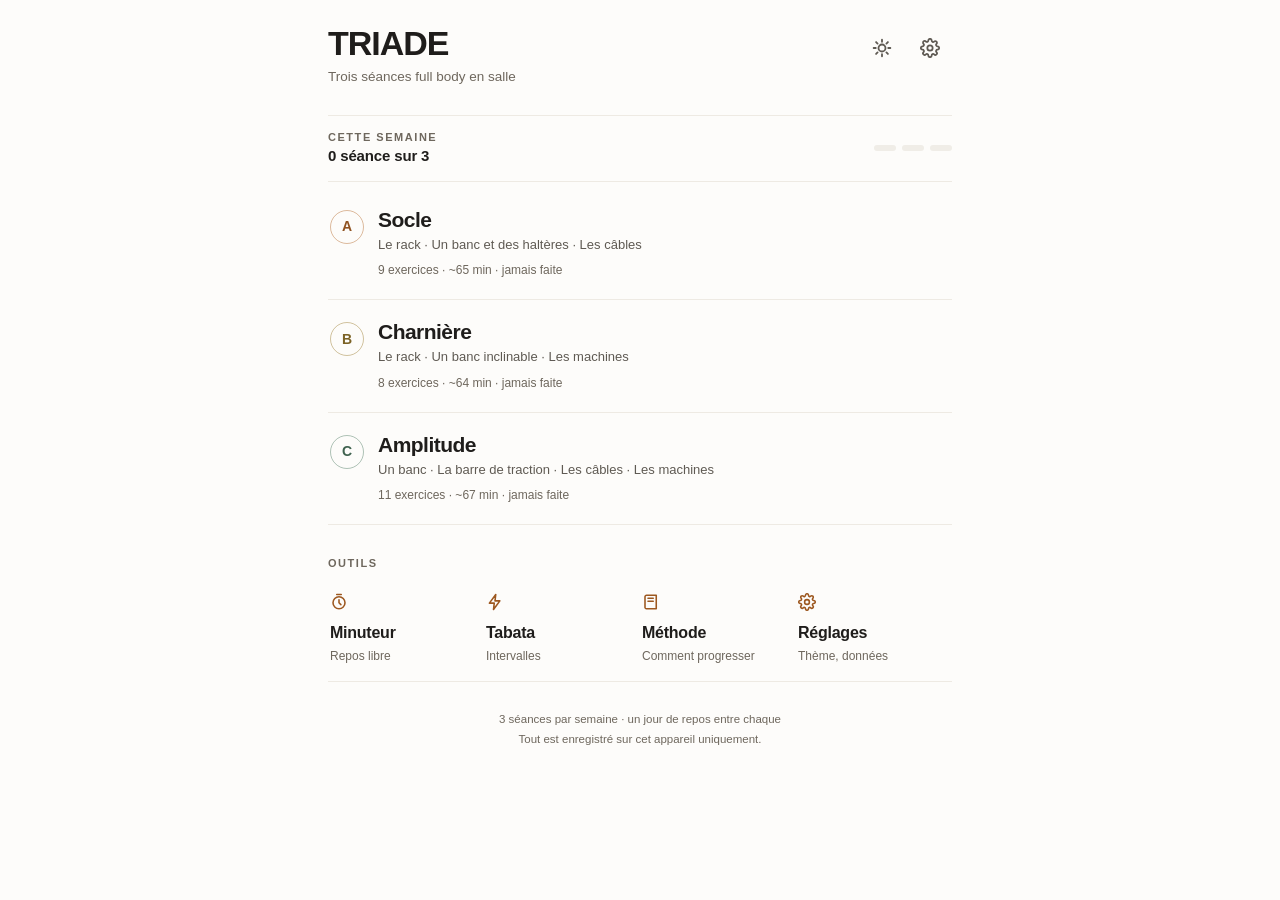
==== commit 341c06ce: "TRIADE — build 8b7ea912d50e" ====
--- a/triade/index.html
+++ b/triade/index.html
@@ -3,7 +3,7 @@
 <head>
 <meta charset="utf-8">
 <meta name="viewport" content="width=device-width, initial-scale=1, viewport-fit=cover, maximum-scale=1">
-<meta name="triade-build" content="9aa1da0131e3">
+<meta name="triade-build" content="8b7ea912d50e">
 <title>TRIADE — Programme full body</title>
 <meta name="description" content="TRIADE — trois séances full body en salle, avec minuteur de repos, suivi des charges et Tabata. Fonctionne hors ligne.">
 <meta name="theme-color" content="#f1f3f6" media="(prefers-color-scheme: light)">
@@ -403,7 +403,6 @@
 .pt:active { transform: scale(.92); }
 .pt.on { background: var(--ok); border-color: var(--ok); color: var(--bg); }
 .pt.on svg { width: 18px; height: 18px; }
-.pt.ronde { border-radius: 99px; }
 
 .effacer { margin-left: auto; min-height: 44px; padding: 0 4px; color: var(--muted); font-size: 12px; }
 
@@ -456,32 +455,6 @@
 .dernier { margin-top: 11px; font-size: 12px; color: var(--muted); font-variant-numeric: tabular-nums; }
 .dernier b { color: var(--text-2); font-weight: 700; }
 
-/* ─── Superset : un filet cuivre qui tient les cartes ensemble ─── */
-.ss {
-  display: flex; flex-direction: column; gap: 8px;
-  padding-left: 11px;
-  border-left: 2px solid var(--cuivre);
-}
-
-.ss-head {
-  display: flex; align-items: center; gap: 10px; flex-wrap: wrap;
-  padding: 2px 4px 2px 0;
-  min-width: 0;
-}
-
-.ss-badge {
-  font-size: 11px; font-weight: 700; letter-spacing: .13em;
-  text-transform: uppercase; color: var(--cuivre);
-}
-
-.ss-note { flex: 1 1 100%; min-width: 0; font-size: 12.5px; color: var(--muted); }
-.ss-rounds { display: flex; align-items: center; gap: 8px; margin-top: 2px; padding-left: 2px; flex-wrap: wrap; }
-
-.ss-rounds-lab {
-  font-size: 11px; font-weight: 700; letter-spacing: .13em;
-  text-transform: uppercase; color: var(--muted);
-}
-
 /* ─── Détails ─── */
 .det { margin-top: 8px; }
 
@@ -508,14 +481,19 @@
 }
 
 .fig { width: 100%; height: auto; display: block; max-width: 300px; margin: 0 auto; }
-.fig-a, .fig-b, .fig-mat, .fig-sol, .fig-cable, .fig-fleche {
+.fig-a, .fig-mat, .fig-sol, .fig-cable, .fig-fleche {
   fill: none; stroke-linecap: round; stroke-linejoin: round;
 }
 
-.fig-a { stroke: var(--text); stroke-width: 2; opacity: .25; }
-.fig-b { stroke: var(--text); stroke-width: 2.6; }
-.fig-a.fig-fond { opacity: .16; }
-.fig-b.fig-fond { opacity: .5; stroke-width: 2; }
+/* La pose de départ reste un fil de fer ; la pose finale est un corps :
+   son contour d'abord, sa chair par-dessus — c'est ce qui efface les
+   jointures intérieures — puis le muscle travaillé en cuivre. */
+.fig-a { stroke: var(--text); stroke-width: 1.8; opacity: .3; }
+.fig-a.fig-fond { opacity: .18; }
+.fig-trait { fill: var(--text); stroke: var(--text); stroke-width: 3; stroke-linejoin: round; }
+.fig-chair { fill: var(--poste); stroke: none; }
+.fig-mus { fill: var(--cuivre); stroke: none; }
+.fig-mus-2 { fill: var(--cuivre); stroke: none; opacity: .34; }
 .fig-mat { stroke: var(--muted); stroke-width: 1.9; }
 .fig-sol { stroke: var(--muted); stroke-width: 1.4; opacity: .45; }
 .fig-cable { stroke: var(--muted); stroke-width: 1.2; opacity: .8; }
@@ -528,8 +506,16 @@
 }
 
 .fig-leg span { width: 15px; height: 2px; background: var(--text); border-radius: 2px; }
-.fig-leg-a { opacity: .28; }
+.fig-leg-a { opacity: .3; }
 .fig-leg-b { margin-left: 8px; }
+
+.fig-mus-txt {
+  margin-top: 7px; padding-top: 8px;
+  border-top: 1px solid var(--line);
+  font-size: 12.5px; color: var(--muted); line-height: 1.45; text-align: center;
+}
+
+.fig-mus-txt b { color: var(--cuivre); font-weight: 700; }
 
 .note-k {
   font-size: 10.5px; font-weight: 700; letter-spacing: .14em;
@@ -931,11 +917,11 @@
 <div class="toast" id="toast" role="status" aria-live="polite"></div>
 
 <script type="application/json" id="payload">
-{"meta":{"name":"TRIADE","tagline":"Trois séances full body en salle","version":"1.0","cycle":"3 séances par semaine · un jour de repos entre chaque"},"order":["socle","charniere","amplitude"],"sessions":{"socle":{"code":"A","title":"Socle","subtitle":"Le rack · Un banc et des haltères · Les câbles","focus":"Force","duration":"~57 min","accent":"#B4682B","accent2":"#A85F22","intro":"Trois postes, et rien de plus. Le squat au rack, seul mouvement lourd. Puis un banc plat avec une paire d'haltères, gardé pour les trois exercices suivants. Puis la station de câbles, où tout s'enchaîne sans bouger.","blocs":[{"n":"01","name":"Mise en route","sub":"Vélo ou rameur, puis élastique","duration":"~7 min · repos 30 sec","items":[{"type":"ex","id":"a-cardio","name":"Rameur ou vélo","sub":"Cardio progressif · Monter la température corporelle","sets":1,"reps":"3 min","tempo":"progressif","rest":0,"execution":"Commence très facile et monte la cadence chaque minute. Au bout des 3 minutes tu dois être légèrement essoufflé et avoir chaud — pas fatigué. L'objectif est de faire monter la température des muscles et des articulations, rien d'autre.","avoid":"Ne transforme pas l'échauffement en séance de cardio : tu as du lourd juste après.","alt":"Corde à sauter 3 × 1 min, ou 5 min de marche rapide en pente sur tapis.","setup":"Résistance faible pour commencer. Au rameur, sangle les pieds au milieu du pied et assieds-toi jambes fléchies, bras tendus vers la barre. Au vélo, monte la selle jusqu'à ce que la jambe soit presque tendue en bas du coup de pédale.","reussi":"Tu as chaud et tu respires plus vite, mais tu pourrais encore tenir une conversation."},{"type":"ex","id":"a-bandpull","name":"Band pull-apart","sub":"Élastique · Épaules arrière · Préparation du couché","sets":2,"reps":"20","tempo":"contrôlé","rest":30,"execution":"Élastique tendu devant toi à hauteur de poitrine, bras tendus. Écarte les mains en serrant les omoplates, jusqu'à ce que l'élastique touche le sternum. Reviens lentement. Choisis un élastique léger : ce n'est pas un exercice de force.","avoid":"Ne cambre pas le bas du dos pour ouvrir davantage — le mouvement vient des omoplates.","alt":"Face pull à la corde très léger, 2 × 20.","setup":"Un élastique léger, tenu à deux mains bras tendus devant toi à hauteur de poitrine, mains écartées d'environ la largeur des épaules. Debout, pieds largeur de bassin, côtes basses.","reussi":"Le travail se sent entre les omoplates — ni dans les bras, ni dans la nuque."}]},{"n":"02","name":"Au rack — la barre","sub":"Le seul mouvement lourd de la séance","duration":"~14 min · repos 2'30","items":[{"type":"ex","id":"a-squat","name":"Squat barre","sub":"Barre libre · Rack · Quadriceps + Fessiers + Gainage","sets":4,"reps":"5","tempo":"3-0-1","rest":150,"trackLoad":true,"step":2.5,"loadHint":"70–90 kg","execution":"Barre posée sur le haut des trapèzes, pieds largeur d'épaules et pointes légèrement ouvertes. Inspire, bloque le ventre comme si tu allais recevoir un coup, puis descends en 3 secondes en poussant les genoux vers l'extérieur. Descends jusqu'à ce que le pli de la hanche passe sous le genou, si ta mobilité le permet sans que le bas du dos s'arrondisse. Remonte en poussant le sol avec tout le pied. Descendre franchement sous la parallèle plutôt que de s'arrêter à 90° ne change pas grand-chose pour le quadriceps, mais donne nettement plus de fessiers et d'adducteurs : c'est la raison de chercher la profondeur. Avant la première série lourde, monte en trois séries d'échauffement : barre à vide, puis environ 50 % et 75 % de ta charge du jour, 5 répétitions chacune. C'est le meilleur échauffement possible pour ce mouvement — plus utile que n'importe quel étirement.","avoid":"Les talons qui se décollent et les genoux qui rentrent : dans les deux cas, baisse la charge plutôt que de forcer.","alt":"Hack squat ou squat sur machine guidée si le rack est pris ou si tu t'entraînes sans partenaire : même travail, dos plus protégé.","setup":"Règle les crochets du rack à hauteur de sternum : tu dois dégager la barre en fléchissant à peine les genoux. Pose aussi les barres de sécurité juste sous ta position basse — c'est ce qui te permet de pousser seul sans risque. Place-toi sous la barre, mains un peu plus larges que les épaules, serre les omoplates pour créer le coussin de muscle qui portera la barre, dégage, et recule de deux pas, pas plus.","reussi":"La barre reste à l'aplomb du milieu du pied pendant toute la descente, et à la remontée les hanches et les épaules montent ensemble."}]},{"n":"03","name":"Un banc plat et des haltères","sub":"Superset sur le même banc, puis gainage au sol à côté","duration":"~19 min","items":[{"type":"superset","id":"a-ss1","rounds":4,"rest":75,"label":"Développé puis rowing — même banc, mêmes haltères, tu ne le rends pas","exercises":[{"id":"a-couche-hal","name":"Développé couché haltères","sub":"Haltères · Banc plat · Pectoraux + Triceps + Épaules avant","sets":4,"reps":"8","tempo":"3-1-1","trackLoad":true,"step":2,"loadHint":"26–36 kg par haltère","execution":"Pieds à plat, omoplates serrées et abaissées pendant toute la série. Descends en 3 secondes jusqu'à ce que les coudes passent légèrement sous la ligne du torse — amplitude qu'une barre ne permet pas —, marque 1 seconde, pousse en rapprochant les haltères sans les cogner.","avoid":"Écarter les coudes à 90° du corps : garde-les à environ 45°, sinon c'est l'épaule qui paie.","alt":"Développé couché à la barre, 4 × 6, le mouvement de référence pour la force — mais il te renvoie au rack, compte dix minutes de plus.","setup":"Banc plat. Assieds-toi au bout avec un haltère posé debout sur chaque cuisse, puis bascule en arrière en poussant avec les genoux pour amener les haltères en position : c'est la seule façon de les mettre en place sans tirer sur l'épaule. Pieds à plat au sol, largeur de bassin, omoplates serrées et tirées vers le bas.","reussi":"Les omoplates restent serrées et plaquées au banc jusqu'à la dernière répétition, et tu sens l'étirement des pectoraux en bas sans rien de désagréable à l'avant de l'épaule."},{"id":"a-rowing-hal","name":"Rowing haltère un bras","sub":"Haltère · Appui sur le même banc · Milieu du dos + Dorsaux","sets":4,"reps":"8 / bras","tempo":"2-1-2","trackLoad":true,"step":2,"loadHint":"28–40 kg","execution":"Un genou et une main sur le banc que tu viens d'utiliser, dos à plat. Tire l'haltère vers la hanche en amenant le coude le long du corps, serre l'omoplate une seconde en haut, laisse redescendre bras complètement tendu pour étirer le dos. Toutes les répétitions d'un bras, puis l'autre.","avoid":"Tourner le buste pour arracher les dernières répétitions : le tronc reste immobile.","alt":"Rowing barre buste penché, 4 × 8 (au rack), ou rowing machine poitrine appuyée.","setup":"Le même banc. Genou et main du même côté posés dessus, l'autre pied au sol légèrement en arrière. Le dos doit arriver à l'horizontale et rester plat — si tu n'y arrives pas, avance le pied au sol. L'haltère est au sol dans l'axe de l'épaule, tu le prends bras tendu.","reussi":"Le buste est exactement dans la même position à la dernière répétition qu'à la première, et ça tire sous l'aisselle et entre les omoplates."}]},{"type":"ex","id":"a-roue","name":"Roue abdominale","sub":"Genoux au sol · Gainage antérieur · Anti-extension","sets":3,"reps":"10–12","tempo":"3-0-2","rest":60,"execution":"À genoux, hanches légèrement en avant, bas du dos volontairement arrondi (le contraire de ce qu'on croit). Déroule aussi loin que tu peux SANS que le bas du dos se creuse, puis reviens en tirant avec les abdos. Arrête-toi à la distance que tu maîtrises.","avoid":"Aller trop loin : dès que le bassin bascule et que les lombaires se creusent, tu travailles le dos et plus les abdos.","alt":"Planche sur les coudes 3 × 45 sec, ou relevés de jambes suspendus 3 × 12.","setup":"À genoux sur un tapis ou une serviette pliée, la roue posée devant toi juste sous les épaules, une main sur chaque poignée. Rentre le bassin sous toi pour arrondir légèrement le bas du dos AVANT de commencer à dérouler : cette position de départ est l'exercice.","reussi":"Tu pourrais t'arrêter net à n'importe quel moment du déroulé sans que le bas du dos s'affaisse."}]},{"n":"04","name":"À la station de câbles","sub":"Trois exercices à la poulie · 3 tours","duration":"~14 min · repos 1'15","items":[{"type":"superset","id":"a-ss2","rounds":3,"rest":75,"label":"Triceps, épaules arrière, épaules de côté — si un poste est pris, fais-les l’un après l’autre","exercises":[{"id":"b-triceps-oh","name":"Extension triceps bras au-dessus de la tête","sub":"Poulie · Corde · Bras verticaux · Chef long en position étirée","sets":3,"reps":"12","tempo":"2-1-2","trackLoad":true,"step":2.5,"loadHint":"20–32 kg","execution":"Dos à la poulie, corde derrière la tête, coudes pointés vers l'avant et maintenus le plus haut possible. C'est cette position bras au-dessus de la tête qui met le chef long du triceps en étirement — et à l'étirement, il grossit nettement plus qu'en poussée devant soi. Tends complètement, marque 1 seconde, laisse revenir jusqu'à sentir l'étirement derrière le bras.","avoid":"Laisser les coudes s'écarter et redescendre le long du corps : on retombe sur un pushdown ordinaire et on perd tout l'intérêt de la position.","alt":"Extension nuque assis avec un haltère à deux mains, ou barre EZ couché derrière la tête : même principe, bras au-dessus de la tête.","setup":"Corde accrochée à la poulie BASSE. Prends-la à deux mains, tourne-toi dos à la poulie, fais un pas en avant et passe la corde derrière la tête. Un pied devant l'autre pour ne pas être tiré en arrière. Les coudes pointent vers l'avant et vers le haut, serrés vers l'intérieur.","reussi":"Les coudes restent au même endroit dans l'espace du début à la fin, et l'étirement se sent derrière le bras en position basse."},{"id":"a-facepull","name":"Face pull à la corde","sub":"Poulie à hauteur des yeux · Épaules arrière + Trapèzes moyens","sets":3,"reps":"15","tempo":"2-1-2","trackLoad":true,"step":2.5,"loadHint":"15–25 kg","execution":"Poulie réglée à hauteur des yeux, pouces vers toi. Tire la corde vers le visage en écartant les mains et en tournant les avant-bras vers l'arrière, comme un double biceps de bodybuilder. Marque 1 seconde. C'est le contrepoids de toutes tes poussées : ne le saute pas.","avoid":"Prendre lourd et tirer avec le buste — reste droit, charge légère.","alt":"Oiseau penché aux haltères légers, 3 × 15.","setup":"Corde à la poulie réglée à hauteur des yeux. Prise neutre, pouces vers toi. Recule jusqu'à ce que le câble soit déjà tendu bras tendus, un pied devant l'autre, buste droit.","reussi":"Les mains finissent de part et d'autre du visage à hauteur des oreilles, coudes plus hauts que les poignets."},{"id":"a-elev-lat","name":"Élévations latérales à la poulie","sub":"Poulie basse · Un bras · Deltoïdes médians · Tension constante","sets":3,"reps":"15","tempo":"1-1-3","trackLoad":true,"step":2.5,"loadHint":"7–12 kg par côté","execution":"Poulie en position basse, poignée prise de la main opposée, câble qui passe devant les jambes. Monte le bras sur le côté jusqu'à hauteur d'épaule, descends en 3 secondes. L'avantage du câble : la tension existe déjà en bas du mouvement, là où les haltères ne pèsent presque rien.","avoid":"Se pencher du côté opposé pour aider : le buste reste droit, quitte à baisser la charge.","alt":"Élévations latérales aux haltères, 4 × 15 — mais elles te font quitter la station de câbles.","setup":"Poulie en position la plus basse, poignée simple. Place-toi la poulie sur ta droite et prends la poignée de la main GAUCHE : le câble passe devant tes cuisses. Attrape la colonne de l'autre main pour t'empêcher de te pencher.","reussi":"Le bras monte franchement sur le côté et non devant toi, sans que l'épaule remonte vers l'oreille."}]}]}]},"charniere":{"code":"B","title":"Charnière","subtitle":"Le rack · Un banc inclinable · Les machines","focus":"Hanches & dos","duration":"~55 min","accent":"#9A7B2E","accent2":"#8C6F26","intro":"Le soulevé roumain au rack, seul mouvement lourd. Ensuite un banc inclinable gardé pour le développé et le curl — même banc, même inclinaison. Puis la zone machines pour les trois derniers exercices.","blocs":[{"n":"01","name":"Mise en route","sub":"Vélo ou rameur, puis charnière à vide","duration":"~7 min · repos 30 sec","items":[{"type":"ex","id":"b-cardio","name":"Vélo ou rameur","sub":"Cardio progressif","sets":1,"reps":"3 min","tempo":"progressif","rest":0,"execution":"Même principe que la séance Socle : monte doucement en intensité, tu dois avoir chaud sans être fatigué. Le rameur est un bon choix ici parce qu'il réveille déjà la charnière de hanche — à chaque coup, les fesses partent en arrière et les ischios s'étirent, exactement le mouvement du soulevé roumain qui arrive.","avoid":"Partir trop fort.","alt":"Marche en pente 5 min.","setup":"Même mise en place que la séance Socle. Le rameur est le meilleur choix ici : cale les pieds, assieds-toi jambes fléchies et bras tendus vers la barre.","reussi":"Tu as chaud, la hanche se plie librement, et tu n'es pas essoufflé."},{"type":"ex","id":"b-hinge","name":"Charnière de hanche à vide","sub":"Barre à vide ou bâton · Apprentissage du mouvement","sets":2,"reps":"12","tempo":"3-0-1","rest":30,"execution":"Barre à vide sur les trapèzes ou bâton dans le dos. Genoux très légèrement fléchis et FIXES, pousse les fesses vers l'arrière en gardant le dos parfaitement droit, jusqu'à sentir les ischios s'étirer. Remonte en serrant les fessiers. C'est la répétition à blanc du soulevé roumain qui arrive.","avoid":"Confondre avec un squat : ici les genoux ne bougent presque pas.","alt":"Good morning à la barre à vide, 2 × 12.","setup":"Une barre à vide sur les trapèzes, ou un bâton tenu contre le dos en trois points de contact : l'arrière du crâne, le haut du dos, le sacrum. Pieds largeur de bassin, genoux à peine déverrouillés.","reussi":"Les trois points de contact du bâton ne se décollent jamais, et l'étirement se sent à l'arrière des cuisses en position basse."}]},{"n":"02","name":"Au rack — la barre","sub":"Le seul mouvement lourd de la séance","duration":"~14 min · repos 2'30","items":[{"type":"ex","id":"b-rdl","name":"Soulevé de terre roumain","sub":"Barre libre · Ischio-jambiers + Fessiers + Dos","sets":4,"reps":"6","tempo":"3-1-1","rest":150,"trackLoad":true,"step":2.5,"loadHint":"70–100 kg","execution":"Départ debout, barre contre les cuisses, prise en pronation largeur d'épaules. Genoux à peine fléchis et fixes. Descends la barre le long des jambes en poussant les fesses loin derrière, dos droit et barre en contact avec la peau. Arrête-toi quand les ischios sont au maximum de l'étirement — en général juste sous le genou — puis remonte en serrant les fessiers. Avant la première série lourde, monte en trois séries d'échauffement : barre à vide, puis environ 50 % et 75 % de ta charge du jour, 5 répétitions chacune. C'est le meilleur échauffement possible pour ce mouvement — plus utile que n'importe quel étirement.","avoid":"Descendre plus bas que ce que la souplesse permet : c'est là que le dos s'arrondit. La barre ne doit jamais s'éloigner des jambes.","alt":"Soulevé roumain aux haltères, 4 × 8, ou hyperextension lestée si le bas du dos est sensible.","setup":"Pose la barre sur les crochets du rack à hauteur de mi-cuisse : tu la prends debout, tu ne la ramasses pas au sol — c'est ce qui économise le dos avant les séries lourdes. Prise en pronation largeur d'épaules, un pas en arrière, pieds largeur de bassin.","reussi":"La barre frotte les cuisses pendant toute la descente, et ce sont les ischios qui t'arrêtent — pas le bas du dos."}]},{"n":"03","name":"Un banc inclinable et des haltères","sub":"Le même banc pour les deux · 5 tours","duration":"~14 min · repos 1'15","items":[{"type":"superset","id":"b-ss1","rounds":5,"rest":75,"label":"Développé incliné puis curl incliné — même banc, même inclinaison","exercises":[{"id":"b-incline","name":"Développé incliné haltères","sub":"Haltères · Banc à 30° · Pectoraux hauts","sets":5,"reps":"8–10","tempo":"3-0-1","trackLoad":true,"step":2,"loadHint":"22–32 kg par haltère","execution":"Banc réglé à 30° maximum — au-delà ce sont les épaules qui prennent tout. Descends les haltères en 3 secondes jusqu'à ce que les coudes soient légèrement sous la ligne du torse, puis pousse en rapprochant les haltères sans les cogner. L'inclinaison a sa raison d'être : c'est elle qui développe le haut des pectoraux, que le développé couché à plat de la séance A ne va pas chercher.","avoid":"Un banc trop redressé, et une descente non contrôlée.","alt":"Dips pectoraux buste penché, 4 × 8–10 (lestés si tu dépasses 12) : excellente alternative, un peu moins ciblée sur le haut des pectoraux. Ou développé incliné à la barre.","setup":"Banc réglé à 30°, soit le premier ou le deuxième cran depuis l'horizontale sur la plupart des bancs — pas au-delà. Assieds-toi haltères debout sur les cuisses, puis bascule en arrière en les poussant avec les genoux. Pieds à plat, omoplates serrées.","reussi":"Ça travaille sur le haut des pectoraux, juste sous la clavicule, et pas à l'avant de l'épaule."},{"id":"b-curl-incline","name":"Curl incliné haltères","sub":"Haltères · Banc à 45–60° · Biceps en position étirée","sets":5,"reps":"10","tempo":"3-1-1","trackLoad":true,"step":2,"loadHint":"10–16 kg","execution":"Assis sur un banc incliné, laisse les bras pendre derrière la ligne du corps. Cette position, épaule en extension, étire le biceps sur sa partie haute — c'est là qu'il répond le mieux. Monte sans avancer le coude, marque 1 seconde en haut, descends en 3 secondes jusqu'aux bras complètement tendus. La charge sera plus légère qu'un curl debout : c'est normal et ce n'est pas un recul.","avoid":"Ramener les coudes vers l'avant pendant la montée : l'étirement disparaît, et avec lui la raison de faire cet exercice.","alt":"Curl à la poulie basse en se plaçant un pas devant la poulie, bras en arrière ; ou curl marteau debout si les bancs inclinés sont pris — prise neutre pour le brachial, moins d'étirement.","setup":"Le même banc, redressé à 45–60°. Assieds-toi dos entièrement plaqué au dossier et laisse les bras pendre librement derrière la ligne du corps, haltères en supination, paumes vers l'avant. Les épaules restent en arrière, contre le dossier.","reussi":"Au départ de chaque répétition les bras pendent en arrière de la ligne du corps, et le coude ne s'avance pas d'un centimètre pendant la montée."}]}]},{"n":"04","name":"Aux machines","sub":"Épaules, dos, mollets · 4 tours","duration":"~17 min · repos 1'30","items":[{"type":"superset","id":"b-ss2","rounds":4,"rest":90,"label":"Trois machines de la même zone — si l’une est prise, fais-les l’une après l’autre","exercises":[{"id":"b-epaules-machine","name":"Développé épaules machine","sub":"Machine · Assis dossier vertical · Épaules avant et médianes","sets":4,"reps":"10","tempo":"2-0-2","trackLoad":true,"step":5,"loadHint":"35–55 kg","execution":"Règle le siège pour que les poignées arrivent au niveau des oreilles, dos plaqué au dossier. Pousse jusqu'à bras presque tendus sans verrouiller, redescends en contrôlant jusqu'aux oreilles. La machine est ici pour une raison pratique : elle est dans la même zone que les mollets, et à volume égal elle fait grossir autant que la barre.","avoid":"Descendre plus bas que les oreilles en cherchant l'amplitude : l'épaule n'aime pas, et le gain est nul.","alt":"Développé militaire à la barre debout, 4 × 6 (le mouvement de référence, mais il te renvoie au rack) : Barre sur le haut des pectoraux, prise juste plus large que les épaules, coudes légèrement en avant. Serre les fessiers et le ventre pour verrouiller …","setup":"Règle la hauteur du siège pour que les poignées arrivent au niveau des oreilles, pas plus haut. Dos et bas du dos plaqués au dossier, pieds à plat au sol.","reussi":"Le dos reste collé au dossier même sur la dernière répétition, et les coudes ne descendent pas sous les oreilles."},{"id":"c-rowing-machine","name":"Rowing machine poitrine appuyée","sub":"Machine · Buste calé · Milieu du dos et trapèzes","sets":4,"reps":"10","tempo":"2-1-2","trackLoad":true,"step":5,"loadHint":"40–60 kg","execution":"Poitrine calée contre le support, ce qui supprime toute triche du buste et tout travail du bas du dos — c'est l'intérêt de la machine ici, en fin de semaine. Tire les coudes vers l'arrière le long du corps, serre les omoplates une seconde, reviens en laissant les bras s'étendre complètement pour étirer le dos.","avoid":"Tirer avec les bras seuls : le mouvement commence par les omoplates qui se rapprochent.","alt":"Rowing barre buste penché, 4 × 8, si tu préfères la barre : Buste incliné à environ 70°, dos droit, barre pendue bras tendus. Tire la barre vers le bas des abdominaux en …","setup":"Règle la hauteur du siège pour que les poignées arrivent au niveau du bas des pectoraux, puis la butée de poitrine pour que le sternum soit calé sans être écrasé. Pieds sur les cales, poitrine en appui avant de saisir les poignées.","reussi":"La poitrine ne décolle pas du support, et le mouvement commence par les omoplates qui se rapprochent avant que les bras plient."},{"id":"b-mollets","name":"Mollets debout","sub":"Machine ou barre · Amplitude complète","sets":4,"reps":"18","tempo":"2-1-2","trackLoad":true,"step":5,"loadHint":"60–100 kg","execution":"Avant-pieds sur la plateforme. Laisse les talons descendre le plus bas possible pour étirer complètement, puis monte sur la pointe des pieds et tiens 1 seconde en haut. L'amplitude complète compte plus que la charge. Debout genou tendu, et non assis : c'est cette position qui étire le mollet et le fait grossir, la version assise n'apporte presque rien de plus sur le soléaire.","avoid":"Les demi-répétitions rapides en rebond.","alt":"Mollets à la presse à cuisses, 3 × 20.","setup":"Avant-pieds sur le bord de la plateforme, talons dans le vide. Règle les épaulières pour être en appui debout jambes tendues sans avoir à te tasser pour t'y glisser.","reussi":"En bas le talon descend nettement sous le niveau de l'avant-pied, en haut tu tiens une seconde pleine sur la pointe."}]}]}]},"amplitude":{"code":"C","title":"Amplitude","subtitle":"Un banc · La barre de traction · Les câbles · Les machines","focus":"Volume","duration":"~58 min","accent":"#4F7A63","accent2":"#456B57","intro":"Aucune barre à charger. Un banc et des haltères, puis le dos à la barre de traction, puis la station de câbles pour les pectoraux et les biceps, et les machines pour finir.","blocs":[{"n":"01","name":"Mise en route","sub":"Vélo, puis épaules à vide","duration":"~7 min · repos 30 sec","items":[{"type":"ex","id":"c-cardio","name":"Corde à sauter ou vélo","sub":"Cardio léger","sets":1,"reps":"3 min","tempo":"progressif","rest":0,"execution":"Reste léger : la séance monte en température toute seule avec les bulgares. Si tu prends la corde, alterne 40 secondes de saut et 20 secondes de pause.","avoid":"Rien à surveiller, reste léger.","alt":"Rameur 4 min.","setup":"Résistance faible. À la corde, garde-la courte : les poignées doivent arriver aux aisselles quand tu poses un pied au milieu.","reussi":"Tu as chaud, les épaules et les chevilles sont déliées, et tu n'as rien entamé."},{"type":"ex","id":"c-elev-warm","name":"Élévations latérales légères","sub":"Haltères très légers · Préparation de l'épaule","sets":2,"reps":"15","tempo":"lent","rest":30,"execution":"Monte les bras sur les côtés jusqu'à hauteur d'épaules, descends lentement en freinant. Le but est d'irriguer l'articulation et de réveiller les rotateurs avant les tractions et les élévations lourdes, pas de fatiguer l'épaule : si tu sens le muscle brûler, c'est trop lourd.","avoid":"Prendre les mêmes haltères qu'au bloc 04.","alt":"Rotations externes à l'élastique, 2 × 15 par bras.","setup":"Deux haltères de 3 à 5 kg au maximum. Debout, pieds largeur de bassin, bras le long du corps, coudes très légèrement fléchis et figés.","reussi":"L'épaule est chaude et le mouvement est libre — aucune sensation de fatigue."}]},{"n":"02","name":"Un banc et des haltères","sub":"Bulgares et élévations · 3 tours","duration":"~12 min · repos 1'45","items":[{"type":"superset","id":"c-ss1","rounds":3,"rest":105,"label":"Les deux jambes, puis les élévations pendant que les jambes récupèrent","exercises":[{"id":"c-bulgares","name":"Fentes bulgares haltères","sub":"Haltères · Pied arrière sur un banc · Une jambe à la fois","sets":3,"reps":"8 / jambe","tempo":"3-0-1","trackLoad":true,"step":2,"loadHint":"14–24 kg par haltère","execution":"Pied arrière posé sur un banc, pied avant assez loin devant pour que le genou reste au-dessus de la cheville en bas. Descends en 3 secondes jusqu'à ce que le genou arrière frôle le sol, buste légèrement penché en avant pour charger le fessier. Fais les 8 répétitions d'une jambe, puis l'autre sans repos.","avoid":"Un pied avant trop proche du banc : le genou passe devant les orteils et prend tout.","alt":"Fentes marchées haltères 4 × 10 par jambe, ou split squat statique si l'équilibre pose problème.","setup":"Banc dans le dos. Pose le dessus du pied arrière dessus, puis avance le pied avant jusqu'à ce qu'en descendant, le tibia avant reste vertical — repère cette distance une bonne fois. Prends les haltères ensuite, bras le long du corps.","reussi":"Le genou arrière descend à quelques centimètres du sol pendant que le genou avant reste au-dessus de la cheville."},{"id":"c-elev-lat","name":"Élévations latérales haltères","sub":"Haltères · Deltoïdes médians · La largeur d'épaules","sets":3,"reps":"15","tempo":"1-1-3","trackLoad":true,"step":2,"loadHint":"8–12 kg","execution":"Légère flexion des coudes, monte jusqu'à hauteur d'épaules comme si tu versais un verre d'eau (petit doigt un peu plus haut que le pouce), puis descends en 3 secondes. Charge légère et exécution stricte : ce muscle répond aux répétitions propres, pas au poids.","avoid":"Se pencher en arrière et monter d'un coup de reins.","alt":"Élévations à la poulie basse un bras si un poste est libre : tension constante même en bas.","setup":"Deux haltères, debout, pieds largeur de bassin, buste très légèrement penché en avant, coudes fléchis d'un rien et figés dans cet angle.","reussi":"Les coudes montent avant les mains, et les trapèzes ne se contractent pas vers les oreilles."}]}]},{"n":"03","name":"À la barre de traction","sub":"Deux prises, au même endroit","duration":"~12 min · repos 1'15","items":[{"id":"a-tractions","name":"Tractions pronation","sub":"Barre fixe · Mains vers l'avant · Grand dorsal","sets":4,"reps":"6–8","tempo":"2-1-2","trackLoad":true,"step":2.5,"loadHint":"poids de corps ou + 5 à 15 kg","execution":"Prise un peu plus large que les épaules. Avant de tirer, abaisse les épaules pour éloigner les oreilles des mains — c'est ce geste qui met le dos en action. Monte jusqu'à ce que le menton dépasse la barre, redescends en 2 secondes bras presque tendus.","avoid":"Le coup de reins pour arracher la répétition : mieux vaut 5 tractions propres que 8 balancées.","alt":"Tractions à la machine assistée ou en élastique si tu ne tiens pas 6 répétitions strictes ; ceinture de lest quand tu passes 10.","type":"ex","rest":75,"setup":"Barre fixe, prise en pronation un peu plus large que les épaules. Suspends-toi bras tendus, jambes croisées derrière toi, puis abaisse les épaules — éloigne les oreilles des mains — avant la première traction.","reussi":"Le menton passe la barre sans coup de reins, et en bas les bras se tendent complètement à chaque répétition."},{"id":"c-tractions-sup","name":"Tractions supination","sub":"Barre fixe · Mains vers soi · Dorsaux + Biceps","sets":3,"reps":"8","tempo":"2-1-2","trackLoad":true,"step":2.5,"loadHint":"poids de corps ou + 5 à 12 kg","execution":"Prise supination largeur d'épaules. Tire les coudes vers le bas et vers l'arrière, marque 1 seconde en haut poitrine près de la barre, descends en 2 secondes. La prise supination fait beaucoup travailler le biceps : c'est voulu, il n'y a pas de bloc bras dans cette séance.","avoid":"Une descente en chute libre, très irritante pour le coude en supination.","alt":"Tirage vertical prise neutre serrée, 4 × 10, ou machine assistée.","type":"ex","rest":75,"setup":"La même barre, prise en supination largeur d'épaules, paumes vers toi. Suspends-toi bras tendus, abaisse les épaules, laisse le corps s'immobiliser.","reussi":"La poitrine approche la barre en haut, et la descente prend deux bonnes secondes jusqu'aux bras tendus."}]},{"n":"04","name":"À la station de câbles","sub":"Pectoraux et biceps · 3 tours","duration":"~10 min · repos 1'15","items":[{"type":"superset","id":"c-ss2","rounds":3,"rest":75,"label":"Écartés puis curl — une poussée et un tirage, rien qui se gêne","exercises":[{"id":"c-ecartes","name":"Écartés câbles croisés","sub":"Poulies hautes · Pectoraux · Tension constante","sets":3,"reps":"15","tempo":"2-1-3","trackLoad":true,"step":2.5,"loadHint":"12–20 kg par côté","execution":"Poulies en position haute, un pas en avant, buste légèrement penché. Amène les mains l'une vers l'autre devant le bas du torse en gardant une petite flexion de coude constante, croise-les de quelques centimètres et marque 1 seconde. Laisse revenir en 3 secondes jusqu'à sentir l'étirement complet.","avoid":"Plier et déplier les coudes : ça devient une extension triceps.","alt":"Écartés à la machine pec deck, 3 × 15.","setup":"Les deux poulies en position haute, une poignée dans chaque main. Prends-les, fais un pas en avant pour te placer au centre, un pied devant l'autre, buste légèrement penché. Le câble doit déjà tirer bras écartés.","reussi":"L'angle du coude est le même en position écartée et en position croisée, et l'étirement se sent en travers de la poitrine."},{"id":"c-curl-poulie","name":"Curl à la poulie basse","sub":"Câble · Barre EZ ou corde · Biceps · Tension constante","sets":3,"reps":"12","tempo":"2-1-3","trackLoad":true,"step":2.5,"loadHint":"25–40 kg","execution":"Debout face à la poulie basse, coudes collés au corps et immobiles. L'intérêt du câble : la tension existe déjà en bas du mouvement, là où un haltère ne pèse presque rien — le biceps travaille donc sur toute la course. Marque 1 seconde en haut, descends en 3 secondes jusqu'aux bras tendus.","avoid":"Reculer les coudes ou balancer le buste pour finir la série : baisse la charge plutôt.","alt":"Curl haltères debout, ou curl à la barre EZ, 4 × 12 — mais ils te font quitter la station.","setup":"Barre EZ ou corde accrochée à la poulie basse. Debout face à la poulie, à un pas d'elle, coudes contre les côtes, bras tendus vers le bas.","reussi":"Les coudes restent collés aux côtes et le buste ne recule pas pour aider."}]}]},{"n":"05","name":"Aux machines","sub":"Ischios, mollets, abdominaux · 3 tours","duration":"~14 min · repos 1 min","items":[{"type":"superset","id":"c-ss3","rounds":3,"rest":60,"label":"Trois exercices sans rien en commun, enchaînés","exercises":[{"id":"a-legcurl","name":"Leg curl assis","sub":"Machine · Ischio-jambiers · Isolation","sets":3,"reps":"12","tempo":"2-1-3","trackLoad":true,"step":5,"loadHint":"35–55 kg","execution":"Règle le dossier pour que les genoux soient dans l'axe de l'articulation de la machine. Plie en tirant les talons sous le siège, marque 1 seconde en position courte, puis laisse remonter en 3 secondes en freinant. C'est la descente freinée qui fait le travail ici. Le leg curl ASSIS est choisi volontairement plutôt que couché : hanche fléchie, l'ischio travaille plus étiré, et il grossit davantage — surtout sa partie longue.","avoid":"Décoller les fesses du siège pour gagner de l'amplitude.","alt":"Leg curl couché, ou nordic curl à deux si aucune machine n'est libre.","setup":"Règle le dossier pour que l'axe de ton genou soit aligné avec l'axe de rotation de la machine, serre la barre de cuisses pour ne pas décoller, et place le rouleau juste au-dessus des talons.","reussi":"Les fesses restent dans le siège, et la remontée dure vraiment trois secondes."},{"id":"c-mollets","name":"Mollets debout","sub":"Machine ou barre · Amplitude complète","sets":3,"reps":"18","tempo":"2-1-2","trackLoad":true,"step":5,"loadHint":"60–100 kg","execution":"Avant-pieds sur la plateforme. Laisse les talons descendre le plus bas possible pour étirer complètement, puis monte sur la pointe des pieds et tiens 1 seconde en haut. L'amplitude complète compte plus que la charge. Debout genou tendu, et non assis : c'est cette position qui étire le mollet et le fait grossir, la version assise n'apporte presque rien de plus sur le soléaire.","avoid":"Les demi-répétitions rapides en rebond.","alt":"Mollets à la presse à cuisses, 3 × 20.","setup":"Avant-pieds sur le bord de la plateforme, talons dans le vide. Règle les épaulières pour être en appui debout jambes tendues sans avoir à te tasser pour t'y glisser.","reussi":"En bas le talon descend nettement sous le niveau de l'avant-pied, en haut tu tiens une seconde pleine sur la pointe."},{"id":"c-releves","name":"Relevés de jambes suspendus","sub":"Barre fixe · Abdominaux · Compression","sets":3,"reps":"12","tempo":"2-1-3","execution":"Suspendu à la barre, épaules actives (pas complètement relâché). Monte les jambes tendues le plus haut possible en enroulant le bassin vers le haut à la fin du mouvement, puis redescends en 3 secondes sans balancer.","avoid":"Le balancier : si tu te balances, plie les genoux et fais des relevés genoux fléchis.","alt":"Relevés de genoux suspendus 3 × 15, ou hollow hold 3 × 30 sec.","setup":"Suspendu à la barre en pronation, largeur d'épaules. Pousse légèrement sur la barre pour garder les épaules actives plutôt que de pendre au bout des articulations. Attends que le corps s'immobilise avant la première répétition.","reussi":"Le bassin s'enroule vers le haut en fin de montée, et le corps ne se balance pas entre deux répétitions."}]}]}]}}}
+{"meta":{"name":"TRIADE","tagline":"Trois séances full body en salle","version":"1.0","cycle":"3 séances par semaine · un jour de repos entre chaque"},"order":["socle","charniere","amplitude"],"sessions":{"socle":{"code":"A","title":"Socle","subtitle":"Le rack · Un banc et des haltères · Les câbles","focus":"Force","duration":"~65 min","accent":"#B4682B","accent2":"#A85F22","intro":"Trois postes, et rien de plus. Le squat au rack, seul mouvement lourd. Puis un banc plat avec une paire d'haltères, gardé pour les trois exercices suivants. Puis la station de câbles, où les trois derniers exercices se font sans changer de poste.","blocs":[{"n":"01","name":"Mise en route","sub":"Vélo ou rameur, puis élastique","duration":"~7 min · repos 30 sec","items":[{"type":"ex","id":"a-cardio","name":"Rameur ou vélo","sub":"Cardio progressif · Monter la température corporelle","sets":1,"reps":"3 min","tempo":"progressif","rest":0,"execution":"Commence très facile et monte la cadence chaque minute. Au bout des 3 minutes tu dois être légèrement essoufflé et avoir chaud — pas fatigué. L'objectif est de faire monter la température des muscles et des articulations, rien d'autre.","avoid":"Ne transforme pas l'échauffement en séance de cardio : tu as du lourd juste après.","alt":"Corde à sauter 3 × 1 min, ou 5 min de marche rapide en pente sur tapis.","setup":"Résistance faible pour commencer. Au rameur, sangle les pieds au milieu du pied et assieds-toi jambes fléchies, bras tendus vers la barre. Au vélo, monte la selle jusqu'à ce que la jambe soit presque tendue en bas du coup de pédale.","reussi":"Tu as chaud et tu respires plus vite, mais tu pourrais encore tenir une conversation."},{"type":"ex","id":"a-bandpull","name":"Band pull-apart","sub":"Élastique · Épaules arrière · Préparation du couché","sets":2,"reps":"20","tempo":"contrôlé","rest":30,"execution":"Élastique tendu devant toi à hauteur de poitrine, bras tendus. Écarte les mains en serrant les omoplates, jusqu'à ce que l'élastique touche le sternum. Reviens lentement. Choisis un élastique léger : ce n'est pas un exercice de force.","avoid":"Ne cambre pas le bas du dos pour ouvrir davantage — le mouvement vient des omoplates.","alt":"Face pull à la corde très léger, 2 × 20.","setup":"Un élastique léger, tenu à deux mains bras tendus devant toi à hauteur de poitrine, mains écartées d'environ la largeur des épaules. Debout, pieds largeur de bassin, côtes basses.","reussi":"Le travail se sent entre les omoplates — ni dans les bras, ni dans la nuque."}]},{"n":"02","name":"Au rack — la barre","sub":"Le seul mouvement lourd de la séance","duration":"~14 min · repos 2'30","items":[{"type":"ex","id":"a-squat","name":"Squat barre","sub":"Barre libre · Rack · Quadriceps + Fessiers + Gainage","sets":4,"reps":"5","tempo":"3-0-1","rest":150,"trackLoad":true,"step":2.5,"loadHint":"70–90 kg","execution":"Barre posée sur le haut des trapèzes, pieds largeur d'épaules et pointes légèrement ouvertes. Inspire, bloque le ventre comme si tu allais recevoir un coup, puis descends en 3 secondes en poussant les genoux vers l'extérieur. Descends jusqu'à ce que le pli de la hanche passe sous le genou, si ta mobilité le permet sans que le bas du dos s'arrondisse. Remonte en poussant le sol avec tout le pied. Descendre franchement sous la parallèle plutôt que de s'arrêter à 90° ne change pas grand-chose pour le quadriceps, mais donne nettement plus de fessiers et d'adducteurs : c'est la raison de chercher la profondeur. Avant la première série lourde, monte en trois séries d'échauffement : barre à vide, puis environ 50 % et 75 % de ta charge du jour, 5 répétitions chacune. C'est le meilleur échauffement possible pour ce mouvement — plus utile que n'importe quel étirement.","avoid":"Les talons qui se décollent et les genoux qui rentrent : dans les deux cas, baisse la charge plutôt que de forcer.","alt":"Hack squat ou squat sur machine guidée si le rack est pris ou si tu t'entraînes sans partenaire : même travail, dos plus protégé.","setup":"Règle les crochets du rack à hauteur de sternum : tu dois dégager la barre en fléchissant à peine les genoux. Pose aussi les barres de sécurité juste sous ta position basse — c'est ce qui te permet de pousser seul sans risque. Place-toi sous la barre, mains un peu plus larges que les épaules, serre les omoplates pour créer le coussin de muscle qui portera la barre, dégage, et recule de deux pas, pas plus.","reussi":"La barre reste à l'aplomb du milieu du pied pendant toute la descente, et à la remontée les hanches et les épaules montent ensemble."}]},{"n":"03","name":"Un banc plat et des haltères","sub":"Deux exercices sur le même banc, puis le gainage au sol à côté","duration":"~22 min · repos 1 min","items":[{"type":"ex","id":"a-couche-hal","name":"Développé couché haltères","sub":"Haltères · Banc plat · Pectoraux + Triceps + Épaules avant","sets":4,"reps":"8","tempo":"3-1-1","rest":60,"trackLoad":true,"step":2,"loadHint":"26–36 kg par haltère","execution":"Pieds à plat, omoplates serrées et abaissées pendant toute la série. Descends en 3 secondes jusqu'à ce que les coudes passent légèrement sous la ligne du torse — amplitude qu'une barre ne permet pas —, marque 1 seconde, pousse en rapprochant les haltères sans les cogner.","avoid":"Écarter les coudes à 90° du corps : garde-les à environ 45°, sinon c'est l'épaule qui paie.","alt":"Développé couché à la barre, 4 × 6, le mouvement de référence pour la force — mais il te renvoie au rack, compte dix minutes de plus.","setup":"Banc plat. Assieds-toi au bout avec un haltère posé debout sur chaque cuisse, puis bascule en arrière en poussant avec les genoux pour amener les haltères en position : c'est la seule façon de les mettre en place sans tirer sur l'épaule. Pieds à plat au sol, largeur de bassin, omoplates serrées et tirées vers le bas.","reussi":"Les omoplates restent serrées et plaquées au banc jusqu'à la dernière répétition, et tu sens l'étirement des pectoraux en bas sans rien de désagréable à l'avant de l'épaule."},{"type":"ex","id":"a-rowing-hal","name":"Rowing haltère un bras","sub":"Haltère · Appui sur le même banc · Milieu du dos + Dorsaux","sets":4,"reps":"8 / bras","tempo":"2-1-2","rest":60,"trackLoad":true,"step":2,"loadHint":"28–40 kg","execution":"Un genou et une main sur le banc que tu viens d'utiliser, dos à plat. Tire l'haltère vers la hanche en amenant le coude le long du corps, serre l'omoplate une seconde en haut, laisse redescendre bras complètement tendu pour étirer le dos. Toutes les répétitions d'un bras, puis l'autre.","avoid":"Tourner le buste pour arracher les dernières répétitions : le tronc reste immobile.","alt":"Rowing barre buste penché, 4 × 8 (au rack), ou rowing machine poitrine appuyée.","setup":"Le même banc. Genou et main du même côté posés dessus, l'autre pied au sol légèrement en arrière. Le dos doit arriver à l'horizontale et rester plat — si tu n'y arrives pas, avance le pied au sol. L'haltère est au sol dans l'axe de l'épaule, tu le prends bras tendu.","reussi":"Le buste est exactement dans la même position à la dernière répétition qu'à la première, et ça tire sous l'aisselle et entre les omoplates."},{"type":"ex","id":"a-roue","name":"Roue abdominale","sub":"Genoux au sol · Gainage antérieur · Anti-extension","sets":3,"reps":"10–12","tempo":"3-0-2","rest":60,"execution":"À genoux, hanches légèrement en avant, bas du dos volontairement arrondi (le contraire de ce qu'on croit). Déroule aussi loin que tu peux SANS que le bas du dos se creuse, puis reviens en tirant avec les abdos. Arrête-toi à la distance que tu maîtrises.","avoid":"Aller trop loin : dès que le bassin bascule et que les lombaires se creusent, tu travailles le dos et plus les abdos.","alt":"Planche sur les coudes 3 × 45 sec, ou relevés de jambes suspendus 3 × 12.","setup":"À genoux sur un tapis ou une serviette pliée, la roue posée devant toi juste sous les épaules, une main sur chaque poignée. Rentre le bassin sous toi pour arrondir légèrement le bas du dos AVANT de commencer à dérouler : cette position de départ est l'exercice.","reussi":"Tu pourrais t'arrêter net à n'importe quel moment du déroulé sans que le bas du dos s'affaisse."}]},{"n":"04","name":"À la station de câbles","sub":"Trois exercices à la poulie, sans changer de poste","duration":"~19 min · repos 1 min","items":[{"type":"ex","id":"b-triceps-oh","name":"Extension triceps bras au-dessus de la tête","sub":"Poulie · Corde · Bras verticaux · Chef long en position étirée","sets":3,"reps":"12","tempo":"2-1-2","rest":60,"trackLoad":true,"step":2.5,"loadHint":"20–32 kg","execution":"Dos à la poulie, corde derrière la tête, coudes pointés vers l'avant et maintenus le plus haut possible. C'est cette position bras au-dessus de la tête qui met le chef long du triceps en étirement — et à l'étirement, il grossit nettement plus qu'en poussée devant soi. Tends complètement, marque 1 seconde, laisse revenir jusqu'à sentir l'étirement derrière le bras.","avoid":"Laisser les coudes s'écarter et redescendre le long du corps : on retombe sur un pushdown ordinaire et on perd tout l'intérêt de la position.","alt":"Extension nuque assis avec un haltère à deux mains, ou barre EZ couché derrière la tête : même principe, bras au-dessus de la tête.","setup":"Corde accrochée à la poulie BASSE. Prends-la à deux mains, tourne-toi dos à la poulie, fais un pas en avant et passe la corde derrière la tête. Un pied devant l'autre pour ne pas être tiré en arrière. Les coudes pointent vers l'avant et vers le haut, serrés vers l'intérieur.","reussi":"Les coudes restent au même endroit dans l'espace du début à la fin, et l'étirement se sent derrière le bras en position basse."},{"type":"ex","id":"a-facepull","name":"Face pull à la corde","sub":"Poulie à hauteur des yeux · Épaules arrière + Trapèzes moyens","sets":3,"reps":"15","tempo":"2-1-2","rest":60,"trackLoad":true,"step":2.5,"loadHint":"15–25 kg","execution":"Poulie réglée à hauteur des yeux, pouces vers toi. Tire la corde vers le visage en écartant les mains et en tournant les avant-bras vers l'arrière, comme un double biceps de bodybuilder. Marque 1 seconde. C'est le contrepoids de toutes tes poussées : ne le saute pas.","avoid":"Prendre lourd et tirer avec le buste — reste droit, charge légère.","alt":"Oiseau penché aux haltères légers, 3 × 15.","setup":"Corde à la poulie réglée à hauteur des yeux. Prise neutre, pouces vers toi. Recule jusqu'à ce que le câble soit déjà tendu bras tendus, un pied devant l'autre, buste droit.","reussi":"Les mains finissent de part et d'autre du visage à hauteur des oreilles, coudes plus hauts que les poignets."},{"type":"ex","id":"a-elev-lat","name":"Élévations latérales à la poulie","sub":"Poulie basse · Un bras · Deltoïdes médians · Tension constante","sets":3,"reps":"15","tempo":"1-1-3","rest":60,"trackLoad":true,"step":2.5,"loadHint":"7–12 kg par côté","execution":"Poulie en position basse, poignée prise de la main opposée, câble qui passe devant les jambes. Monte le bras sur le côté jusqu'à hauteur d'épaule, descends en 3 secondes. L'avantage du câble : la tension existe déjà en bas du mouvement, là où les haltères ne pèsent presque rien.","avoid":"Se pencher du côté opposé pour aider : le buste reste droit, quitte à baisser la charge.","alt":"Élévations latérales aux haltères, 4 × 15 — mais elles te font quitter la station de câbles.","setup":"Poulie en position la plus basse, poignée simple. Place-toi la poulie sur ta droite et prends la poignée de la main GAUCHE : le câble passe devant tes cuisses. Attrape la colonne de l'autre main pour t'empêcher de te pencher.","reussi":"Le bras monte franchement sur le côté et non devant toi, sans que l'épaule remonte vers l'oreille."}]}]},"charniere":{"code":"B","title":"Charnière","subtitle":"Le rack · Un banc inclinable · Les machines","focus":"Hanches & dos","duration":"~64 min","accent":"#9A7B2E","accent2":"#8C6F26","intro":"Le soulevé roumain au rack, seul mouvement lourd. Ensuite un banc inclinable gardé pour le développé et le curl — même banc, même inclinaison. Puis la zone machines pour les trois derniers exercices.","blocs":[{"n":"01","name":"Mise en route","sub":"Vélo ou rameur, puis charnière à vide","duration":"~7 min · repos 30 sec","items":[{"type":"ex","id":"b-cardio","name":"Vélo ou rameur","sub":"Cardio progressif","sets":1,"reps":"3 min","tempo":"progressif","rest":0,"execution":"Même principe que la séance Socle : monte doucement en intensité, tu dois avoir chaud sans être fatigué. Le rameur est un bon choix ici parce qu'il réveille déjà la charnière de hanche — à chaque coup, les fesses partent en arrière et les ischios s'étirent, exactement le mouvement du soulevé roumain qui arrive.","avoid":"Partir trop fort.","alt":"Marche en pente 5 min.","setup":"Même mise en place que la séance Socle. Le rameur est le meilleur choix ici : cale les pieds, assieds-toi jambes fléchies et bras tendus vers la barre.","reussi":"Tu as chaud, la hanche se plie librement, et tu n'es pas essoufflé."},{"type":"ex","id":"b-hinge","name":"Charnière de hanche à vide","sub":"Barre à vide ou bâton · Apprentissage du mouvement","sets":2,"reps":"12","tempo":"3-0-1","rest":30,"execution":"Barre à vide sur les trapèzes ou bâton dans le dos. Genoux très légèrement fléchis et FIXES, pousse les fesses vers l'arrière en gardant le dos parfaitement droit, jusqu'à sentir les ischios s'étirer. Remonte en serrant les fessiers. C'est la répétition à blanc du soulevé roumain qui arrive.","avoid":"Confondre avec un squat : ici les genoux ne bougent presque pas.","alt":"Good morning à la barre à vide, 2 × 12.","setup":"Une barre à vide sur les trapèzes, ou un bâton tenu contre le dos en trois points de contact : l'arrière du crâne, le haut du dos, le sacrum. Pieds largeur de bassin, genoux à peine déverrouillés.","reussi":"Les trois points de contact du bâton ne se décollent jamais, et l'étirement se sent à l'arrière des cuisses en position basse."}]},{"n":"02","name":"Au rack — la barre","sub":"Le seul mouvement lourd de la séance","duration":"~14 min · repos 2'30","items":[{"type":"ex","id":"b-rdl","name":"Soulevé de terre roumain","sub":"Barre libre · Ischio-jambiers + Fessiers + Dos","sets":4,"reps":"6","tempo":"3-1-1","rest":150,"trackLoad":true,"step":2.5,"loadHint":"70–100 kg","execution":"Départ debout, barre contre les cuisses, prise en pronation largeur d'épaules. Genoux à peine fléchis et fixes. Descends la barre le long des jambes en poussant les fesses loin derrière, dos droit et barre en contact avec la peau. Arrête-toi quand les ischios sont au maximum de l'étirement — en général juste sous le genou — puis remonte en serrant les fessiers. Avant la première série lourde, monte en trois séries d'échauffement : barre à vide, puis environ 50 % et 75 % de ta charge du jour, 5 répétitions chacune. C'est le meilleur échauffement possible pour ce mouvement — plus utile que n'importe quel étirement.","avoid":"Descendre plus bas que ce que la souplesse permet : c'est là que le dos s'arrondit. La barre ne doit jamais s'éloigner des jambes.","alt":"Soulevé roumain aux haltères, 4 × 8, ou hyperextension lestée si le bas du dos est sensible.","setup":"Pose la barre sur les crochets du rack à hauteur de mi-cuisse : tu la prends debout, tu ne la ramasses pas au sol — c'est ce qui économise le dos avant les séries lourdes. Prise en pronation largeur d'épaules, un pas en arrière, pieds largeur de bassin.","reussi":"La barre frotte les cuisses pendant toute la descente, et ce sont les ischios qui t'arrêtent — pas le bas du dos."}]},{"n":"03","name":"Un banc inclinable et des haltères","sub":"Le même banc, la même inclinaison pour les deux","duration":"~17 min · repos 1 min","items":[{"type":"ex","id":"b-incline","name":"Développé incliné haltères","sub":"Haltères · Banc à 30° · Pectoraux hauts","sets":5,"reps":"8–10","tempo":"3-0-1","rest":60,"trackLoad":true,"step":2,"loadHint":"22–32 kg par haltère","execution":"Banc réglé à 30° maximum — au-delà ce sont les épaules qui prennent tout. Descends les haltères en 3 secondes jusqu'à ce que les coudes soient légèrement sous la ligne du torse, puis pousse en rapprochant les haltères sans les cogner. L'inclinaison a sa raison d'être : c'est elle qui développe le haut des pectoraux, que le développé couché à plat de la séance A ne va pas chercher.","avoid":"Un banc trop redressé, et une descente non contrôlée.","alt":"Dips pectoraux buste penché, 4 × 8–10 (lestés si tu dépasses 12) : excellente alternative, un peu moins ciblée sur le haut des pectoraux. Ou développé incliné à la barre.","setup":"Banc réglé à 30°, soit le premier ou le deuxième cran depuis l'horizontale sur la plupart des bancs — pas au-delà. Assieds-toi haltères debout sur les cuisses, puis bascule en arrière en les poussant avec les genoux. Pieds à plat, omoplates serrées.","reussi":"Ça travaille sur le haut des pectoraux, juste sous la clavicule, et pas à l'avant de l'épaule."},{"type":"ex","id":"b-curl-incline","name":"Curl incliné haltères","sub":"Haltères · Banc à 45–60° · Biceps en position étirée","sets":5,"reps":"10","tempo":"3-1-1","rest":60,"trackLoad":true,"step":2,"loadHint":"10–16 kg","execution":"Assis sur un banc incliné, laisse les bras pendre derrière la ligne du corps. Cette position, épaule en extension, étire le biceps sur sa partie haute — c'est là qu'il répond le mieux. Monte sans avancer le coude, marque 1 seconde en haut, descends en 3 secondes jusqu'aux bras complètement tendus. La charge sera plus légère qu'un curl debout : c'est normal et ce n'est pas un recul.","avoid":"Ramener les coudes vers l'avant pendant la montée : l'étirement disparaît, et avec lui la raison de faire cet exercice.","alt":"Curl à la poulie basse en se plaçant un pas devant la poulie, bras en arrière ; ou curl marteau debout si les bancs inclinés sont pris — prise neutre pour le brachial, moins d'étirement.","setup":"Le même banc, redressé à 45–60°. Assieds-toi dos entièrement plaqué au dossier et laisse les bras pendre librement derrière la ligne du corps, haltères en supination, paumes vers l'avant. Les épaules restent en arrière, contre le dossier.","reussi":"Au départ de chaque répétition les bras pendent en arrière de la ligne du corps, et le coude ne s'avance pas d'un centimètre pendant la montée."}]},{"n":"04","name":"Aux machines","sub":"Épaules, dos, mollets — trois machines de la même zone","duration":"~23 min · repos 1 min","items":[{"type":"ex","id":"b-epaules-machine","name":"Développé épaules machine","sub":"Machine · Assis dossier vertical · Épaules avant et médianes","sets":4,"reps":"10","tempo":"2-0-2","rest":60,"trackLoad":true,"step":5,"loadHint":"35–55 kg","execution":"Règle le siège pour que les poignées arrivent au niveau des oreilles, dos plaqué au dossier. Pousse jusqu'à bras presque tendus sans verrouiller, redescends en contrôlant jusqu'aux oreilles. La machine est ici pour une raison pratique : elle est dans la même zone que les mollets, et à volume égal elle fait grossir autant que la barre.","avoid":"Descendre plus bas que les oreilles en cherchant l'amplitude : l'épaule n'aime pas, et le gain est nul.","alt":"Développé militaire à la barre debout, 4 × 6 (le mouvement de référence, mais il te renvoie au rack) : Barre sur le haut des pectoraux, prise juste plus large que les épaules, coudes légèrement en avant. Serre les fessiers et le ventre pour verrouiller …","setup":"Règle la hauteur du siège pour que les poignées arrivent au niveau des oreilles, pas plus haut. Dos et bas du dos plaqués au dossier, pieds à plat au sol.","reussi":"Le dos reste collé au dossier même sur la dernière répétition, et les coudes ne descendent pas sous les oreilles."},{"type":"ex","id":"c-rowing-machine","name":"Rowing machine poitrine appuyée","sub":"Machine · Buste calé · Milieu du dos et trapèzes","sets":4,"reps":"10","tempo":"2-1-2","rest":60,"trackLoad":true,"step":5,"loadHint":"40–60 kg","execution":"Poitrine calée contre le support, ce qui supprime toute triche du buste et tout travail du bas du dos — c'est l'intérêt de la machine ici, en fin de semaine. Tire les coudes vers l'arrière le long du corps, serre les omoplates une seconde, reviens en laissant les bras s'étendre complètement pour étirer le dos.","avoid":"Tirer avec les bras seuls : le mouvement commence par les omoplates qui se rapprochent.","alt":"Rowing barre buste penché, 4 × 8, si tu préfères la barre : Buste incliné à environ 70°, dos droit, barre pendue bras tendus. Tire la barre vers le bas des abdominaux en …","setup":"Règle la hauteur du siège pour que les poignées arrivent au niveau du bas des pectoraux, puis la butée de poitrine pour que le sternum soit calé sans être écrasé. Pieds sur les cales, poitrine en appui avant de saisir les poignées.","reussi":"La poitrine ne décolle pas du support, et le mouvement commence par les omoplates qui se rapprochent avant que les bras plient."},{"type":"ex","id":"b-mollets","name":"Mollets debout","sub":"Machine ou barre · Amplitude complète","sets":4,"reps":"18","tempo":"2-1-2","rest":60,"trackLoad":true,"step":5,"loadHint":"60–100 kg","execution":"Avant-pieds sur la plateforme. Laisse les talons descendre le plus bas possible pour étirer complètement, puis monte sur la pointe des pieds et tiens 1 seconde en haut. L'amplitude complète compte plus que la charge. Debout genou tendu, et non assis : c'est cette position qui étire le mollet et le fait grossir, la version assise n'apporte presque rien de plus sur le soléaire.","avoid":"Les demi-répétitions rapides en rebond.","alt":"Mollets à la presse à cuisses, 3 × 20.","setup":"Avant-pieds sur le bord de la plateforme, talons dans le vide. Règle les épaulières pour être en appui debout jambes tendues sans avoir à te tasser pour t'y glisser.","reussi":"En bas le talon descend nettement sous le niveau de l'avant-pied, en haut tu tiens une seconde pleine sur la pointe."}]}]},"amplitude":{"code":"C","title":"Amplitude","subtitle":"Un banc · La barre de traction · Les câbles · Les machines","focus":"Volume","duration":"~67 min","accent":"#4F7A63","accent2":"#456B57","intro":"Aucune barre à charger. Un banc et des haltères, puis le dos à la barre de traction, puis la station de câbles pour les pectoraux et les biceps, et les machines pour finir.","blocs":[{"n":"01","name":"Mise en route","sub":"Vélo, puis épaules à vide","duration":"~7 min · repos 30 sec","items":[{"type":"ex","id":"c-cardio","name":"Corde à sauter ou vélo","sub":"Cardio léger","sets":1,"reps":"3 min","tempo":"progressif","rest":0,"execution":"Reste léger : la séance monte en température toute seule avec les bulgares. Si tu prends la corde, alterne 40 secondes de saut et 20 secondes de pause.","avoid":"Rien à surveiller, reste léger.","alt":"Rameur 4 min.","setup":"Résistance faible. À la corde, garde-la courte : les poignées doivent arriver aux aisselles quand tu poses un pied au milieu.","reussi":"Tu as chaud, les épaules et les chevilles sont déliées, et tu n'as rien entamé."},{"type":"ex","id":"c-elev-warm","name":"Élévations latérales légères","sub":"Haltères très légers · Préparation de l'épaule","sets":2,"reps":"15","tempo":"lent","rest":30,"execution":"Monte les bras sur les côtés jusqu'à hauteur d'épaules, descends lentement en freinant. Le but est d'irriguer l'articulation et de réveiller les rotateurs avant les tractions et les élévations lourdes, pas de fatiguer l'épaule : si tu sens le muscle brûler, c'est trop lourd.","avoid":"Prendre les mêmes haltères qu'au bloc 04.","alt":"Rotations externes à l'élastique, 2 × 15 par bras.","setup":"Deux haltères de 3 à 5 kg au maximum. Debout, pieds largeur de bassin, bras le long du corps, coudes très légèrement fléchis et figés.","reussi":"L'épaule est chaude et le mouvement est libre — aucune sensation de fatigue."}]},{"n":"02","name":"Un banc et des haltères","sub":"Les bulgares, puis les élévations","duration":"~14 min","items":[{"type":"ex","id":"c-bulgares","name":"Fentes bulgares haltères","sub":"Haltères · Pied arrière sur un banc · Une jambe à la fois","sets":3,"reps":"8 / jambe","tempo":"3-0-1","rest":90,"trackLoad":true,"step":2,"loadHint":"14–24 kg par haltère","execution":"Pied arrière posé sur un banc, pied avant assez loin devant pour que le genou reste au-dessus de la cheville en bas. Descends en 3 secondes jusqu'à ce que le genou arrière frôle le sol, buste légèrement penché en avant pour charger le fessier. Fais les 8 répétitions d'une jambe, puis l'autre sans repos.","avoid":"Un pied avant trop proche du banc : le genou passe devant les orteils et prend tout.","alt":"Fentes marchées haltères 4 × 10 par jambe, ou split squat statique si l'équilibre pose problème.","setup":"Banc dans le dos. Pose le dessus du pied arrière dessus, puis avance le pied avant jusqu'à ce qu'en descendant, le tibia avant reste vertical — repère cette distance une bonne fois. Prends les haltères ensuite, bras le long du corps.","reussi":"Le genou arrière descend à quelques centimètres du sol pendant que le genou avant reste au-dessus de la cheville."},{"type":"ex","id":"c-elev-lat","name":"Élévations latérales haltères","sub":"Haltères · Deltoïdes médians · La largeur d'épaules","sets":3,"reps":"15","tempo":"1-1-3","rest":60,"trackLoad":true,"step":2,"loadHint":"8–12 kg","execution":"Légère flexion des coudes, monte jusqu'à hauteur d'épaules comme si tu versais un verre d'eau (petit doigt un peu plus haut que le pouce), puis descends en 3 secondes. Charge légère et exécution stricte : ce muscle répond aux répétitions propres, pas au poids.","avoid":"Se pencher en arrière et monter d'un coup de reins.","alt":"Élévations à la poulie basse un bras si un poste est libre : tension constante même en bas.","setup":"Deux haltères, debout, pieds largeur de bassin, buste très légèrement penché en avant, coudes fléchis d'un rien et figés dans cet angle.","reussi":"Les coudes montent avant les mains, et les trapèzes ne se contractent pas vers les oreilles."}]},{"n":"03","name":"À la barre de traction","sub":"Deux prises, au même endroit","duration":"~12 min · repos 1'15","items":[{"id":"a-tractions","name":"Tractions pronation","sub":"Barre fixe · Mains vers l'avant · Grand dorsal","sets":4,"reps":"6–8","tempo":"2-1-2","trackLoad":true,"step":2.5,"loadHint":"poids de corps ou + 5 à 15 kg","execution":"Prise un peu plus large que les épaules. Avant de tirer, abaisse les épaules pour éloigner les oreilles des mains — c'est ce geste qui met le dos en action. Monte jusqu'à ce que le menton dépasse la barre, redescends en 2 secondes bras presque tendus.","avoid":"Le coup de reins pour arracher la répétition : mieux vaut 5 tractions propres que 8 balancées.","alt":"Tractions à la machine assistée ou en élastique si tu ne tiens pas 6 répétitions strictes ; ceinture de lest quand tu passes 10.","type":"ex","rest":75,"setup":"Barre fixe, prise en pronation un peu plus large que les épaules. Suspends-toi bras tendus, jambes croisées derrière toi, puis abaisse les épaules — éloigne les oreilles des mains — avant la première traction.","reussi":"Le menton passe la barre sans coup de reins, et en bas les bras se tendent complètement à chaque répétition."},{"id":"c-tractions-sup","name":"Tractions supination","sub":"Barre fixe · Mains vers soi · Dorsaux + Biceps","sets":3,"reps":"8","tempo":"2-1-2","trackLoad":true,"step":2.5,"loadHint":"poids de corps ou + 5 à 12 kg","execution":"Prise supination largeur d'épaules. Tire les coudes vers le bas et vers l'arrière, marque 1 seconde en haut poitrine près de la barre, descends en 2 secondes. La prise supination fait beaucoup travailler le biceps : c'est voulu, il n'y a pas de bloc bras dans cette séance.","avoid":"Une descente en chute libre, très irritante pour le coude en supination.","alt":"Tirage vertical prise neutre serrée, 4 × 10, ou machine assistée.","type":"ex","rest":75,"setup":"La même barre, prise en supination largeur d'épaules, paumes vers toi. Suspends-toi bras tendus, abaisse les épaules, laisse le corps s'immobiliser.","reussi":"La poitrine approche la barre en haut, et la descente prend deux bonnes secondes jusqu'aux bras tendus."}]},{"n":"04","name":"À la station de câbles","sub":"Pectoraux puis biceps, à la même poulie","duration":"~12 min · repos 1 min","items":[{"type":"ex","id":"c-ecartes","name":"Écartés câbles croisés","sub":"Poulies hautes · Pectoraux · Tension constante","sets":3,"reps":"15","tempo":"2-1-3","rest":60,"trackLoad":true,"step":2.5,"loadHint":"12–20 kg par côté","execution":"Poulies en position haute, un pas en avant, buste légèrement penché. Amène les mains l'une vers l'autre devant le bas du torse en gardant une petite flexion de coude constante, croise-les de quelques centimètres et marque 1 seconde. Laisse revenir en 3 secondes jusqu'à sentir l'étirement complet.","avoid":"Plier et déplier les coudes : ça devient une extension triceps.","alt":"Écartés à la machine pec deck, 3 × 15.","setup":"Les deux poulies en position haute, une poignée dans chaque main. Prends-les, fais un pas en avant pour te placer au centre, un pied devant l'autre, buste légèrement penché. Le câble doit déjà tirer bras écartés.","reussi":"L'angle du coude est le même en position écartée et en position croisée, et l'étirement se sent en travers de la poitrine."},{"type":"ex","id":"c-curl-poulie","name":"Curl à la poulie basse","sub":"Câble · Barre EZ ou corde · Biceps · Tension constante","sets":3,"reps":"12","tempo":"2-1-3","rest":60,"trackLoad":true,"step":2.5,"loadHint":"25–40 kg","execution":"Debout face à la poulie basse, coudes collés au corps et immobiles. L'intérêt du câble : la tension existe déjà en bas du mouvement, là où un haltère ne pèse presque rien — le biceps travaille donc sur toute la course. Marque 1 seconde en haut, descends en 3 secondes jusqu'aux bras tendus.","avoid":"Reculer les coudes ou balancer le buste pour finir la série : baisse la charge plutôt.","alt":"Curl haltères debout, ou curl à la barre EZ, 4 × 12 — mais ils te font quitter la station.","setup":"Barre EZ ou corde accrochée à la poulie basse. Debout face à la poulie, à un pas d'elle, coudes contre les côtes, bras tendus vers le bas.","reussi":"Les coudes restent collés aux côtes et le buste ne recule pas pour aider."}]},{"n":"05","name":"Aux machines","sub":"Ischios, mollets, abdominaux","duration":"~19 min · repos 1 min","items":[{"type":"ex","id":"a-legcurl","name":"Leg curl assis","sub":"Machine · Ischio-jambiers · Isolation","sets":3,"reps":"12","tempo":"2-1-3","rest":60,"trackLoad":true,"step":5,"loadHint":"35–55 kg","execution":"Règle le dossier pour que les genoux soient dans l'axe de l'articulation de la machine. Plie en tirant les talons sous le siège, marque 1 seconde en position courte, puis laisse remonter en 3 secondes en freinant. C'est la descente freinée qui fait le travail ici. Le leg curl ASSIS est choisi volontairement plutôt que couché : hanche fléchie, l'ischio travaille plus étiré, et il grossit davantage — surtout sa partie longue.","avoid":"Décoller les fesses du siège pour gagner de l'amplitude.","alt":"Leg curl couché, ou nordic curl à deux si aucune machine n'est libre.","setup":"Règle le dossier pour que l'axe de ton genou soit aligné avec l'axe de rotation de la machine, serre la barre de cuisses pour ne pas décoller, et place le rouleau juste au-dessus des talons.","reussi":"Les fesses restent dans le siège, et la remontée dure vraiment trois secondes."},{"type":"ex","id":"c-mollets","name":"Mollets debout","sub":"Machine ou barre · Amplitude complète","sets":3,"reps":"18","tempo":"2-1-2","rest":60,"trackLoad":true,"step":5,"loadHint":"60–100 kg","execution":"Avant-pieds sur la plateforme. Laisse les talons descendre le plus bas possible pour étirer complètement, puis monte sur la pointe des pieds et tiens 1 seconde en haut. L'amplitude complète compte plus que la charge. Debout genou tendu, et non assis : c'est cette position qui étire le mollet et le fait grossir, la version assise n'apporte presque rien de plus sur le soléaire.","avoid":"Les demi-répétitions rapides en rebond.","alt":"Mollets à la presse à cuisses, 3 × 20.","setup":"Avant-pieds sur le bord de la plateforme, talons dans le vide. Règle les épaulières pour être en appui debout jambes tendues sans avoir à te tasser pour t'y glisser.","reussi":"En bas le talon descend nettement sous le niveau de l'avant-pied, en haut tu tiens une seconde pleine sur la pointe."},{"type":"ex","id":"c-releves","name":"Relevés de jambes suspendus","sub":"Barre fixe · Abdominaux · Compression","sets":3,"reps":"12","tempo":"2-1-3","rest":60,"execution":"Suspendu à la barre, épaules actives (pas complètement relâché). Monte les jambes tendues le plus haut possible en enroulant le bassin vers le haut à la fin du mouvement, puis redescends en 3 secondes sans balancer.","avoid":"Le balancier : si tu te balances, plie les genoux et fais des relevés genoux fléchis.","alt":"Relevés de genoux suspendus 3 × 15, ou hollow hold 3 × 30 sec.","setup":"Suspendu à la barre en pronation, largeur d'épaules. Pousse légèrement sur la barre pour garder les épaules actives plutôt que de pendre au bout des articulations. Attends que le corps s'immobilise avant la première répétition.","reussi":"Le bassin s'enroule vers le haut en fin de montée, et le corps ne se balance pas entre deux répétitions."}]}]}}}
 </script>
 
 <script type="application/json" id="figures">
-{"a-cardio":"<svg class=\"fig\" viewBox=\"0 0 200 180\" role=\"img\" aria-hidden=\"true\"><line class=\"fig-sol\" x1=\"6\" y1=\"162\" x2=\"194\" y2=\"162\"/><rect class=\"fig-mat\" x=\"66\" y=\"122\" width=\"28\" height=\"7\" rx=\"2\"/><line class=\"fig-mat\" x1=\"80\" y1=\"129\" x2=\"80\" y2=\"150\"/><line class=\"fig-mat\" x1=\"80\" y1=\"150\" x2=\"138\" y2=\"150\"/><line class=\"fig-mat\" x1=\"138\" y1=\"150\" x2=\"138\" y2=\"84\"/><line class=\"fig-mat\" x1=\"138\" y1=\"84\" x2=\"154\" y2=\"84\"/><circle class=\"fig-mat\" cx=\"138\" cy=\"120\" r=\"15\"/><circle class=\"fig-mat\" cx=\"138\" cy=\"120\" r=\"4\"/><circle class=\"fig-mat\" cx=\"108\" cy=\"140\" r=\"12\"/><line class=\"fig-mat\" x1=\"70\" y1=\"160\" x2=\"168\" y2=\"160\"/><polyline class=\"fig-a fig-fond\" points=\"84,114 111.6,123 110,151.9 122.1,156.6\"/><polyline class=\"fig-a fig-fond\" points=\"94.5,77.5 88.1,99.6 82.3,119.8\"/><polyline class=\"fig-a\" points=\"122.2,123.4 110,128 108.8,99 84,114 94.5,77.5\"/><polyline class=\"fig-a\" points=\"94.5,77.5 117.2,81.1 137.9,84.4\"/><polyline class=\"fig-a\" points=\"94.5,77.5 98.9,62.1\"/><circle class=\"fig-a\" cx=\"98.9\" cy=\"62.1\" r=\"8.5\"/><polyline class=\"fig-b fig-fond\" points=\"84,114 108.8,99 110,128 122.2,123.4\"/><polyline class=\"fig-b fig-fond\" points=\"94.5,77.5 88.1,99.6 82.3,119.8\"/><polyline class=\"fig-b\" points=\"122.1,156.6 110,151.9 111.6,123 84,114 94.5,77.5\"/><polyline class=\"fig-b\" points=\"94.5,77.5 117.2,81.1 137.9,84.4\"/><polyline class=\"fig-b\" points=\"94.5,77.5 98.9,62.1\"/><circle class=\"fig-b\" cx=\"98.9\" cy=\"62.1\" r=\"8.5\"/><path class=\"fig-fleche\" d=\"M110,128 Q103.8,139.9 110,151.9\"/><polyline class=\"fig-fleche\" points=\"110.4,143.9 110,151.9 103.3,147.6\"/></svg>","a-bandpull":"<svg class=\"fig\" viewBox=\"0 0 200 180\" role=\"img\" aria-hidden=\"true\"><line class=\"fig-sol\" x1=\"6\" y1=\"162\" x2=\"194\" y2=\"162\"/><polyline class=\"fig-a\" points=\"107.1,161.6 103.5,132.8 100,104 96.5,132.8 92.9,161.6\"/><polyline class=\"fig-a\" points=\"100,104 100,66\"/><polyline class=\"fig-a\" points=\"85,66 100,66 115,66\"/><polyline class=\"fig-a\" points=\"85,66 62,66.8 41,67.5\"/><polyline class=\"fig-a\" points=\"115,66 138,66.8 159,67.5\"/><polyline class=\"fig-a\" points=\"100,66 100,50\"/><circle class=\"fig-a\" cx=\"100\" cy=\"50\" r=\"8.5\"/><polyline class=\"fig-b\" points=\"107.1,161.6 103.5,132.8 100,104 96.5,132.8 92.9,161.6\"/><polyline class=\"fig-b\" points=\"100,104 100,66\"/><polyline class=\"fig-b\" points=\"85,66 100,66 115,66\"/><polyline class=\"fig-b\" points=\"85,66 62.7,60.4 41.8,62.6\"/><polyline class=\"fig-b\" points=\"115,66 137.3,60.4 158.2,62.6\"/><polyline class=\"fig-b\" points=\"100,66 100,50\"/><circle class=\"fig-b\" cx=\"100\" cy=\"50\" r=\"8.5\"/><path class=\"fig-mat\" d=\"M41,67.5 Q100,75.5 159,67.5\"/><path class=\"fig-mat\" d=\"M41.8,62.6 Q100,64.6 158.2,62.6\"/></svg>","a-squat":"<svg class=\"fig\" viewBox=\"0 0 200 180\" role=\"img\" aria-hidden=\"true\"><line class=\"fig-sol\" x1=\"6\" y1=\"162\" x2=\"194\" y2=\"162\"/><rect class=\"fig-mat\" x=\"158\" y=\"32\" width=\"8\" height=\"130\" rx=\"2\"/><line class=\"fig-mat\" x1=\"158\" y1=\"56\" x2=\"146\" y2=\"56\"/><line class=\"fig-mat\" x1=\"158\" y1=\"104\" x2=\"146\" y2=\"104\"/><polyline class=\"fig-a\" points=\"109,162 96,162 96,133 96,104 96,66\"/><polyline class=\"fig-a\" points=\"96,66 86.3,86.8 80.8,66.6\"/><polyline class=\"fig-a\" points=\"96,66 103,51.6\"/><circle class=\"fig-a\" cx=\"103\" cy=\"51.6\" r=\"8.5\"/><polyline class=\"fig-b\" points=\"109,162 96,162 105,134.4 76.1,131.9 92.1,97.5\"/><polyline class=\"fig-b\" points=\"92.1,97.5 74.5,112.2 78.2,91.6\"/><polyline class=\"fig-b\" points=\"92.1,97.5 104.6,87.4\"/><circle class=\"fig-b\" cx=\"104.6\" cy=\"87.4\" r=\"8.5\"/><line class=\"fig-mat\" x1=\"75\" y1=\"64\" x2=\"101\" y2=\"64\"/><circle class=\"fig-mat\" cx=\"88\" cy=\"64\" r=\"6\"/><line class=\"fig-mat\" x1=\"71.1\" y1=\"95.5\" x2=\"97.1\" y2=\"95.5\"/><circle class=\"fig-mat\" cx=\"84.1\" cy=\"95.5\" r=\"6\"/><path class=\"fig-fleche\" d=\"M96,104 Q78.8,112.8 76.1,131.9\"/><polyline class=\"fig-fleche\" points=\"81,125.6 76.1,131.9 73.1,124.5\"/></svg>","a-couche-hal":"<svg class=\"fig\" viewBox=\"0 0 200 180\" role=\"img\" aria-hidden=\"true\"><line class=\"fig-sol\" x1=\"6\" y1=\"162\" x2=\"194\" y2=\"162\"/><rect class=\"fig-mat\" x=\"56\" y=\"110\" width=\"106\" height=\"7\" rx=\"2\"/><line class=\"fig-mat\" x1=\"67\" y1=\"117\" x2=\"67\" y2=\"162\"/><line class=\"fig-mat\" x1=\"151\" y1=\"117\" x2=\"151\" y2=\"162\"/><polyline class=\"fig-a\" points=\"66.3,149.2 79.3,149.2 74.2,120.6 98,104 136,104\"/><polyline class=\"fig-a\" points=\"136,104 146.8,124.3 137.6,105.4\"/><polyline class=\"fig-a\" points=\"136,104 152,104\"/><circle class=\"fig-a\" cx=\"152\" cy=\"104\" r=\"8.5\"/><polyline class=\"fig-b\" points=\"66.3,149.2 79.3,149.2 74.2,120.6 98,104 136,104\"/><polyline class=\"fig-b\" points=\"136,104 136.8,81 137.5,60\"/><polyline class=\"fig-b\" points=\"136,104 152,104\"/><circle class=\"fig-b\" cx=\"152\" cy=\"104\" r=\"8.5\"/><line class=\"fig-mat\" x1=\"131.6\" y1=\"98.9\" x2=\"131.6\" y2=\"111.9\"/><line class=\"fig-mat\" x1=\"143.6\" y1=\"98.9\" x2=\"143.6\" y2=\"111.9\"/><line class=\"fig-mat\" x1=\"131.6\" y1=\"105.4\" x2=\"143.6\" y2=\"105.4\"/><line class=\"fig-mat\" x1=\"131.5\" y1=\"53.5\" x2=\"131.5\" y2=\"66.5\"/><line class=\"fig-mat\" x1=\"143.5\" y1=\"53.5\" x2=\"143.5\" y2=\"66.5\"/><line class=\"fig-mat\" x1=\"131.5\" y1=\"60\" x2=\"143.5\" y2=\"60\"/><path class=\"fig-fleche\" d=\"M137.6,105.4 Q149.4,82.7 137.5,60\"/><polyline class=\"fig-fleche\" points=\"137.2,68 137.5,60 144.3,64.3\"/></svg>","a-rowing-hal":"<svg class=\"fig\" viewBox=\"0 0 200 180\" role=\"img\" aria-hidden=\"true\"><line class=\"fig-sol\" x1=\"6\" y1=\"162\" x2=\"194\" y2=\"162\"/><rect class=\"fig-mat\" x=\"24\" y=\"137\" width=\"92\" height=\"7\" rx=\"2\"/><line class=\"fig-mat\" x1=\"35\" y1=\"144\" x2=\"35\" y2=\"162\"/><line class=\"fig-mat\" x1=\"105\" y1=\"144\" x2=\"105\" y2=\"162\"/><polyline class=\"fig-a fig-fond\" points=\"110,120 86.5,137 115.5,137 128.5,137\"/><polyline class=\"fig-a fig-fond\" points=\"72.4,114.7 52.5,126.2 34.3,136.7\"/><polyline class=\"fig-a\" points=\"137,162 150,162 130,141 110,120 72.4,114.7\"/><polyline class=\"fig-a\" points=\"72.4,114.7 78.3,136.9 83.8,157.2\"/><polyline class=\"fig-a\" points=\"72.4,114.7 56.5,112.5\"/><circle class=\"fig-a\" cx=\"56.5\" cy=\"112.5\" r=\"8.5\"/><polyline class=\"fig-b fig-fond\" points=\"110,120 86.5,137 115.5,137 128.5,137\"/><polyline class=\"fig-b fig-fond\" points=\"72.4,114.7 52.5,126.2 34.3,136.7\"/><polyline class=\"fig-b\" points=\"137,162 150,162 130,141 110,120 72.4,114.7\"/><polyline class=\"fig-b\" points=\"72.4,114.7 94.6,109 94.9,130\"/><polyline class=\"fig-b\" points=\"72.4,114.7 56.5,112.5\"/><circle class=\"fig-b\" cx=\"56.5\" cy=\"112.5\" r=\"8.5\"/><line class=\"fig-mat\" x1=\"77.8\" y1=\"150.7\" x2=\"77.8\" y2=\"163.7\"/><line class=\"fig-mat\" x1=\"89.8\" y1=\"150.7\" x2=\"89.8\" y2=\"163.7\"/><line class=\"fig-mat\" x1=\"77.8\" y1=\"157.2\" x2=\"89.8\" y2=\"157.2\"/><line class=\"fig-mat\" x1=\"88.9\" y1=\"123.5\" x2=\"88.9\" y2=\"136.5\"/><line class=\"fig-mat\" x1=\"100.9\" y1=\"123.5\" x2=\"100.9\" y2=\"136.5\"/><line class=\"fig-mat\" x1=\"88.9\" y1=\"130\" x2=\"100.9\" y2=\"130\"/><path class=\"fig-fleche\" d=\"M83.8,157.2 Q96.4,146.5 94.9,130\"/><polyline class=\"fig-fleche\" points=\"91.6,137.2 94.9,130 99.5,136.5\"/></svg>","a-roue":"<svg class=\"fig\" viewBox=\"0 0 200 180\" role=\"img\" aria-hidden=\"true\"><line class=\"fig-sol\" x1=\"6\" y1=\"162\" x2=\"194\" y2=\"162\"/><polyline class=\"fig-a\" points=\"68.2,178 56.1,182.9 74,160 49.4,144.6 72.8,114.7\"/><polyline class=\"fig-a\" points=\"72.8,114.7 82.2,135.7 90.7,154.9\"/><polyline class=\"fig-a\" points=\"72.8,114.7 82.7,102.1\"/><circle class=\"fig-a\" cx=\"82.7\" cy=\"102.1\" r=\"8.5\"/><polyline class=\"fig-b\" points=\"59.1,171.7 46.4,169 74,160 62.2,133.5 98.3,121.8\"/><polyline class=\"fig-b\" points=\"98.3,121.8 101.5,144.5 104.5,165.3\"/><polyline class=\"fig-b\" points=\"98.3,121.8 113.6,116.8\"/><circle class=\"fig-b\" cx=\"113.6\" cy=\"116.8\" r=\"8.5\"/><circle class=\"fig-mat\" cx=\"90.7\" cy=\"154.9\" r=\"9\"/><circle class=\"fig-mat\" cx=\"104.5\" cy=\"165.3\" r=\"9\"/><line class=\"fig-mat\" x1=\"78.7\" y1=\"154.9\" x2=\"102.7\" y2=\"154.9\"/><line class=\"fig-mat\" x1=\"92.5\" y1=\"165.3\" x2=\"116.5\" y2=\"165.3\"/><path class=\"fig-fleche\" d=\"M90.7,154.9 Q94.9,163.7 104.5,165.3\"/><polyline class=\"fig-fleche\" points=\"98.3,160.2 104.5,165.3 97,168.1\"/></svg>","b-triceps-oh":"<svg class=\"fig\" viewBox=\"0 0 200 180\" role=\"img\" aria-hidden=\"true\"><line class=\"fig-sol\" x1=\"6\" y1=\"162\" x2=\"194\" y2=\"162\"/><line class=\"fig-mat\" x1=\"26\" y1=\"118\" x2=\"26\" y2=\"162\"/><rect class=\"fig-mat\" x=\"17\" y=\"118\" width=\"18\" height=\"44\" rx=\"2\"/><line class=\"fig-mat\" x1=\"17\" y1=\"127\" x2=\"35\" y2=\"127\"/><line class=\"fig-mat\" x1=\"17\" y1=\"136\" x2=\"35\" y2=\"136\"/><line class=\"fig-mat\" x1=\"17\" y1=\"145\" x2=\"35\" y2=\"145\"/><line class=\"fig-mat\" x1=\"17\" y1=\"154\" x2=\"35\" y2=\"154\"/><polyline class=\"fig-a fig-fond\" points=\"138.1,104.3 129.1,131.9 113.7,156.5 123.1,165.5\"/><polyline class=\"fig-a fig-fond\" points=\"142,66.5 139.6,89.4 137.4,110.3\"/><polyline class=\"fig-a\" points=\"144.9,163.4 132,162 135,133.2 138.1,104.3 142,66.5\"/><polyline class=\"fig-a\" points=\"142,66.5 149.9,44.9 129.9,51.4\"/><polyline class=\"fig-a\" points=\"142,66.5 143.7,50.6\"/><circle class=\"fig-a\" cx=\"143.7\" cy=\"50.6\" r=\"8.5\"/><polyline class=\"fig-b fig-fond\" points=\"138.1,104.3 129.1,131.9 113.7,156.5 123.1,165.5\"/><polyline class=\"fig-b fig-fond\" points=\"142,66.5 139.6,89.4 137.4,110.3\"/><polyline class=\"fig-b\" points=\"144.9,163.4 132,162 135,133.2 138.1,104.3 142,66.5\"/><polyline class=\"fig-b\" points=\"142,66.5 149.9,44.9 155,24.5\"/><polyline class=\"fig-b\" points=\"142,66.5 143.7,50.6\"/><circle class=\"fig-b\" cx=\"143.7\" cy=\"50.6\" r=\"8.5\"/><line class=\"fig-cable\" x1=\"129.9\" y1=\"51.4\" x2=\"26\" y2=\"122\"/><line class=\"fig-cable\" x1=\"155\" y1=\"24.5\" x2=\"26\" y2=\"122\"/><path class=\"fig-fleche\" d=\"M129.9,51.4 Q149.4,44.5 155,24.5\"/><polyline class=\"fig-fleche\" points=\"149.3,30.1 155,24.5 157,32.3\"/></svg>","a-facepull":"<svg class=\"fig\" viewBox=\"0 0 200 180\" role=\"img\" aria-hidden=\"true\"><line class=\"fig-sol\" x1=\"6\" y1=\"162\" x2=\"194\" y2=\"162\"/><line class=\"fig-mat\" x1=\"22\" y1=\"46\" x2=\"22\" y2=\"162\"/><rect class=\"fig-mat\" x=\"13\" y=\"118\" width=\"18\" height=\"44\" rx=\"2\"/><line class=\"fig-mat\" x1=\"13\" y1=\"127\" x2=\"31\" y2=\"127\"/><line class=\"fig-mat\" x1=\"13\" y1=\"136\" x2=\"31\" y2=\"136\"/><line class=\"fig-mat\" x1=\"13\" y1=\"145\" x2=\"31\" y2=\"145\"/><line class=\"fig-mat\" x1=\"13\" y1=\"154\" x2=\"31\" y2=\"154\"/><line class=\"fig-mat\" x1=\"22\" y1=\"46\" x2=\"34\" y2=\"46\"/><polyline class=\"fig-a\" points=\"119.1,161.6 115.5,132.8 112,104 108.5,132.8 104.9,161.6\"/><polyline class=\"fig-a\" points=\"112,104 112,66\"/><polyline class=\"fig-a\" points=\"97,66 112,66 127,66\"/><polyline class=\"fig-a\" points=\"97,66 74.7,71.6 53.7,71.6\"/><polyline class=\"fig-a\" points=\"127,66 149.3,71.6 170.3,71.6\"/><polyline class=\"fig-a\" points=\"112,66 112,50\"/><circle class=\"fig-a\" cx=\"112\" cy=\"50\" r=\"8.5\"/><polyline class=\"fig-b\" points=\"119.1,161.6 115.5,132.8 112,104 108.5,132.8 104.9,161.6\"/><polyline class=\"fig-b\" points=\"112,104 112,66\"/><polyline class=\"fig-b\" points=\"97,66 112,66 127,66\"/><polyline class=\"fig-b\" points=\"97,66 76,56.6 59.4,69.6\"/><polyline class=\"fig-b\" points=\"127,66 148,56.6 164.6,69.6\"/><polyline class=\"fig-b\" points=\"112,66 112,50\"/><circle class=\"fig-b\" cx=\"112\" cy=\"50\" r=\"8.5\"/><line class=\"fig-cable\" x1=\"53.7\" y1=\"71.6\" x2=\"32\" y2=\"48\"/><line class=\"fig-cable\" x1=\"170.3\" y1=\"71.6\" x2=\"32\" y2=\"48\"/><line class=\"fig-cable\" x1=\"59.4\" y1=\"69.6\" x2=\"32\" y2=\"48\"/><line class=\"fig-cable\" x1=\"164.6\" y1=\"69.6\" x2=\"32\" y2=\"48\"/></svg>","a-elev-lat":"<svg class=\"fig\" viewBox=\"0 0 200 180\" role=\"img\" aria-hidden=\"true\"><line class=\"fig-sol\" x1=\"6\" y1=\"162\" x2=\"194\" y2=\"162\"/><line class=\"fig-mat\" x1=\"24\" y1=\"118\" x2=\"24\" y2=\"162\"/><rect class=\"fig-mat\" x=\"15\" y=\"118\" width=\"18\" height=\"44\" rx=\"2\"/><line class=\"fig-mat\" x1=\"15\" y1=\"127\" x2=\"33\" y2=\"127\"/><line class=\"fig-mat\" x1=\"15\" y1=\"136\" x2=\"33\" y2=\"136\"/><line class=\"fig-mat\" x1=\"15\" y1=\"145\" x2=\"33\" y2=\"145\"/><line class=\"fig-mat\" x1=\"15\" y1=\"154\" x2=\"33\" y2=\"154\"/><polyline class=\"fig-a\" points=\"123.1,161.6 119.5,132.8 116,104 112.5,132.8 108.9,161.6\"/><polyline class=\"fig-a\" points=\"116,104 116,66\"/><polyline class=\"fig-a\" points=\"101,66 116,66 131,66\"/><polyline class=\"fig-a\" points=\"101,66 99.4,88.9 97.9,109.9\"/><polyline class=\"fig-a\" points=\"131,66 135.8,88.5 140.1,109\"/><polyline class=\"fig-a\" points=\"116,66 116,50\"/><circle class=\"fig-a\" cx=\"116\" cy=\"50\" r=\"8.5\"/><polyline class=\"fig-b\" points=\"123.1,161.6 119.5,132.8 116,104 112.5,132.8 108.9,161.6\"/><polyline class=\"fig-b\" points=\"116,104 116,66\"/><polyline class=\"fig-b\" points=\"101,66 116,66 131,66\"/><polyline class=\"fig-b\" points=\"101,66 99.4,88.9 97.9,109.9\"/><polyline class=\"fig-b\" points=\"131,66 154,65.2 175,64.5\"/><polyline class=\"fig-b\" points=\"116,66 116,50\"/><circle class=\"fig-b\" cx=\"116\" cy=\"50\" r=\"8.5\"/><line class=\"fig-cable\" x1=\"140.1\" y1=\"109\" x2=\"24\" y2=\"122\"/><line class=\"fig-cable\" x1=\"175\" y1=\"64.5\" x2=\"24\" y2=\"122\"/><path class=\"fig-fleche\" d=\"M140.1,109 Q169.1,95.8 175,64.5\"/><polyline class=\"fig-fleche\" points=\"169.8,70.5 175,64.5 177.6,72\"/></svg>","b-cardio":"<svg class=\"fig\" viewBox=\"0 0 200 180\" role=\"img\" aria-hidden=\"true\"><line class=\"fig-sol\" x1=\"6\" y1=\"162\" x2=\"194\" y2=\"162\"/><rect class=\"fig-mat\" x=\"66\" y=\"122\" width=\"28\" height=\"7\" rx=\"2\"/><line class=\"fig-mat\" x1=\"80\" y1=\"129\" x2=\"80\" y2=\"150\"/><line class=\"fig-mat\" x1=\"80\" y1=\"150\" x2=\"138\" y2=\"150\"/><line class=\"fig-mat\" x1=\"138\" y1=\"150\" x2=\"138\" y2=\"84\"/><line class=\"fig-mat\" x1=\"138\" y1=\"84\" x2=\"154\" y2=\"84\"/><circle class=\"fig-mat\" cx=\"138\" cy=\"120\" r=\"15\"/><circle class=\"fig-mat\" cx=\"138\" cy=\"120\" r=\"4\"/><circle class=\"fig-mat\" cx=\"108\" cy=\"140\" r=\"12\"/><line class=\"fig-mat\" x1=\"70\" y1=\"160\" x2=\"168\" y2=\"160\"/><polyline class=\"fig-a fig-fond\" points=\"84,114 111.6,123 110,151.9 122.1,156.6\"/><polyline class=\"fig-a fig-fond\" points=\"94.5,77.5 88.1,99.6 82.3,119.8\"/><polyline class=\"fig-a\" points=\"122.2,123.4 110,128 108.8,99 84,114 94.5,77.5\"/><polyline class=\"fig-a\" points=\"94.5,77.5 117.2,81.1 137.9,84.4\"/><polyline class=\"fig-a\" points=\"94.5,77.5 98.9,62.1\"/><circle class=\"fig-a\" cx=\"98.9\" cy=\"62.1\" r=\"8.5\"/><polyline class=\"fig-b fig-fond\" points=\"84,114 108.8,99 110,128 122.2,123.4\"/><polyline class=\"fig-b fig-fond\" points=\"94.5,77.5 88.1,99.6 82.3,119.8\"/><polyline class=\"fig-b\" points=\"122.1,156.6 110,151.9 111.6,123 84,114 94.5,77.5\"/><polyline class=\"fig-b\" points=\"94.5,77.5 117.2,81.1 137.9,84.4\"/><polyline class=\"fig-b\" points=\"94.5,77.5 98.9,62.1\"/><circle class=\"fig-b\" cx=\"98.9\" cy=\"62.1\" r=\"8.5\"/><path class=\"fig-fleche\" d=\"M110,128 Q103.8,139.9 110,151.9\"/><polyline class=\"fig-fleche\" points=\"110.4,143.9 110,151.9 103.3,147.6\"/></svg>","b-hinge":"<svg class=\"fig\" viewBox=\"0 0 200 180\" role=\"img\" aria-hidden=\"true\"><line class=\"fig-sol\" x1=\"6\" y1=\"162\" x2=\"194\" y2=\"162\"/><polyline class=\"fig-a fig-fond\" points=\"104,104 100,132.7 91,160.3 102.7,166\"/><polyline class=\"fig-a fig-fond\" points=\"104,66 104,89 104,110\"/><polyline class=\"fig-a\" points=\"117,162 104,162 104,133 104,104 104,66\"/><polyline class=\"fig-a\" points=\"104,66 92.5,85.9 84.6,66.4\"/><polyline class=\"fig-a\" points=\"104,66 104,50\"/><circle class=\"fig-a\" cx=\"104\" cy=\"50\" r=\"8.5\"/><polyline class=\"fig-b fig-fond\" points=\"77.8,110.5 94.8,134 104.7,161.2 117.1,157.2\"/><polyline class=\"fig-b fig-fond\" points=\"111.9,93.9 91.3,103.9 72.4,113.1\"/><polyline class=\"fig-b\" points=\"115.7,156.3 104,162 93.1,135.1 77.8,110.5 111.9,93.9\"/><polyline class=\"fig-b\" points=\"111.9,93.9 89,92.3 103,76.6\"/><polyline class=\"fig-b\" points=\"111.9,93.9 126.3,86.8\"/><circle class=\"fig-b\" cx=\"126.3\" cy=\"86.8\" r=\"8.5\"/><line class=\"fig-mat\" x1=\"100\" y1=\"51\" x2=\"100\" y2=\"113\"/><line class=\"fig-mat\" x1=\"123.7\" y1=\"83.7\" x2=\"67.9\" y2=\"110.9\"/><path class=\"fig-fleche\" d=\"M104,104 Q89.2,100.4 77.8,110.5\"/><polyline class=\"fig-fleche\" points=\"85.6,108.9 77.8,110.5 80.3,102.9\"/></svg>","b-rdl":"<svg class=\"fig\" viewBox=\"0 0 200 180\" role=\"img\" aria-hidden=\"true\"><line class=\"fig-sol\" x1=\"6\" y1=\"162\" x2=\"194\" y2=\"162\"/><polyline class=\"fig-a\" points=\"117,162 104,162 104,133 104,104 104,66\"/><polyline class=\"fig-a\" points=\"104,66 104,89 104,110\"/><polyline class=\"fig-a\" points=\"104,66 104,50\"/><circle class=\"fig-a\" cx=\"104\" cy=\"50\" r=\"8.5\"/><polyline class=\"fig-b\" points=\"115.7,156.3 104,162 96,134.1 83.3,108.1 117.4,91.4\"/><polyline class=\"fig-b\" points=\"117.4,91.4 117.4,114.4 117.4,135.4\"/><polyline class=\"fig-b\" points=\"117.4,91.4 131.8,84.4\"/><circle class=\"fig-b\" cx=\"131.8\" cy=\"84.4\" r=\"8.5\"/><line class=\"fig-mat\" x1=\"89\" y1=\"110\" x2=\"119\" y2=\"110\"/><circle class=\"fig-mat\" cx=\"104\" cy=\"110\" r=\"8\"/><line class=\"fig-mat\" x1=\"102.4\" y1=\"135.4\" x2=\"132.4\" y2=\"135.4\"/><circle class=\"fig-mat\" cx=\"117.4\" cy=\"135.4\" r=\"8\"/><path class=\"fig-fleche\" d=\"M104,110 Q104.1,126.2 117.4,135.4\"/><polyline class=\"fig-fleche\" points=\"114,128.2 117.4,135.4 109.5,134.8\"/></svg>","b-incline":"<svg class=\"fig\" viewBox=\"0 0 200 180\" role=\"img\" aria-hidden=\"true\"><line class=\"fig-sol\" x1=\"6\" y1=\"162\" x2=\"194\" y2=\"162\"/><rect class=\"fig-mat\" x=\"44\" y=\"124\" width=\"78\" height=\"7\" rx=\"2\"/><line class=\"fig-mat\" x1=\"55\" y1=\"131\" x2=\"55\" y2=\"162\"/><line class=\"fig-mat\" x1=\"111\" y1=\"131\" x2=\"111\" y2=\"162\"/><line class=\"fig-mat\" x1=\"118\" y1=\"127\" x2=\"66\" y2=\"97\"/><polyline class=\"fig-a\" points=\"23.9,155.5 30.4,144.2 59.4,144.2 78,122 110.9,103\"/><polyline class=\"fig-a\" points=\"110.9,103 122.4,122.9 113.2,104\"/><polyline class=\"fig-a\" points=\"110.9,103 124.8,95\"/><circle class=\"fig-a\" cx=\"124.8\" cy=\"95\" r=\"8.5\"/><polyline class=\"fig-b\" points=\"23.9,155.5 30.4,144.2 59.4,144.2 78,122 110.9,103\"/><polyline class=\"fig-b\" points=\"110.9,103 111.7,80 112.4,59\"/><polyline class=\"fig-b\" points=\"110.9,103 124.8,95\"/><circle class=\"fig-b\" cx=\"124.8\" cy=\"95\" r=\"8.5\"/><line class=\"fig-mat\" x1=\"107.2\" y1=\"97.5\" x2=\"107.2\" y2=\"110.5\"/><line class=\"fig-mat\" x1=\"119.2\" y1=\"97.5\" x2=\"119.2\" y2=\"110.5\"/><line class=\"fig-mat\" x1=\"107.2\" y1=\"104\" x2=\"119.2\" y2=\"104\"/><line class=\"fig-mat\" x1=\"106.4\" y1=\"52.5\" x2=\"106.4\" y2=\"65.5\"/><line class=\"fig-mat\" x1=\"118.4\" y1=\"52.5\" x2=\"118.4\" y2=\"65.5\"/><line class=\"fig-mat\" x1=\"106.4\" y1=\"59\" x2=\"118.4\" y2=\"59\"/><path class=\"fig-fleche\" d=\"M113.2,104 Q124.5,81.3 112.4,59\"/><polyline class=\"fig-fleche\" points=\"112.2,67 112.4,59 119.3,63.2\"/></svg>","b-curl-incline":"<svg class=\"fig\" viewBox=\"0 0 200 180\" role=\"img\" aria-hidden=\"true\"><line class=\"fig-sol\" x1=\"6\" y1=\"162\" x2=\"194\" y2=\"162\"/><rect class=\"fig-mat\" x=\"44\" y=\"134\" width=\"66\" height=\"7\" rx=\"2\"/><line class=\"fig-mat\" x1=\"55\" y1=\"141\" x2=\"55\" y2=\"162\"/><line class=\"fig-mat\" x1=\"99\" y1=\"141\" x2=\"99\" y2=\"162\"/><line class=\"fig-mat\" x1=\"106\" y1=\"137\" x2=\"70.7\" y2=\"88.5\"/><polyline class=\"fig-a\" points=\"56.2,194.8 54.9,181.8 75,161 74,132 96.3,101.3\"/><polyline class=\"fig-a\" points=\"96.3,101.3 86.3,121.9 77,140.8\"/><polyline class=\"fig-a\" points=\"96.3,101.3 105.7,88.3\"/><circle class=\"fig-a\" cx=\"105.7\" cy=\"88.3\" r=\"8.5\"/><polyline class=\"fig-b\" points=\"56.2,194.8 54.9,181.8 75,161 74,132 96.3,101.3\"/><polyline class=\"fig-b\" points=\"96.3,101.3 86.3,121.9 106.9,118.3\"/><polyline class=\"fig-b\" points=\"96.3,101.3 105.7,88.3\"/><circle class=\"fig-b\" cx=\"105.7\" cy=\"88.3\" r=\"8.5\"/><line class=\"fig-mat\" x1=\"71\" y1=\"134.3\" x2=\"71\" y2=\"147.3\"/><line class=\"fig-mat\" x1=\"83\" y1=\"134.3\" x2=\"83\" y2=\"147.3\"/><line class=\"fig-mat\" x1=\"71\" y1=\"140.8\" x2=\"83\" y2=\"140.8\"/><line class=\"fig-mat\" x1=\"100.9\" y1=\"111.8\" x2=\"100.9\" y2=\"124.8\"/><line class=\"fig-mat\" x1=\"112.9\" y1=\"111.8\" x2=\"112.9\" y2=\"124.8\"/><line class=\"fig-mat\" x1=\"100.9\" y1=\"118.3\" x2=\"112.9\" y2=\"118.3\"/><path class=\"fig-fleche\" d=\"M77,140.8 Q97.8,137.3 106.9,118.3\"/><polyline class=\"fig-fleche\" points=\"100.3,122.8 106.9,118.3 107.6,126.3\"/></svg>","b-epaules-machine":"<svg class=\"fig\" viewBox=\"0 0 200 180\" role=\"img\" aria-hidden=\"true\"><line class=\"fig-sol\" x1=\"6\" y1=\"162\" x2=\"194\" y2=\"162\"/><rect class=\"fig-mat\" x=\"66\" y=\"118\" width=\"68\" height=\"7\" rx=\"2\"/><line class=\"fig-mat\" x1=\"74\" y1=\"125\" x2=\"74\" y2=\"162\"/><line class=\"fig-mat\" x1=\"126\" y1=\"125\" x2=\"126\" y2=\"162\"/><line class=\"fig-mat\" x1=\"58\" y1=\"40\" x2=\"58\" y2=\"118\"/><line class=\"fig-mat\" x1=\"142\" y1=\"40\" x2=\"142\" y2=\"118\"/><polyline class=\"fig-a\" points=\"133.5,145.1 129,116.5 100,118 129,119.5 130.5,148.5\"/><polyline class=\"fig-a\" points=\"100,118 100,80\"/><polyline class=\"fig-a\" points=\"85,80 100,80 115,80\"/><polyline class=\"fig-a\" points=\"85,80 64.7,90.8 56.8,71.3\"/><polyline class=\"fig-a\" points=\"115,80 135.3,90.8 143.2,71.3\"/><polyline class=\"fig-a\" points=\"100,80 100,64\"/><circle class=\"fig-a\" cx=\"100\" cy=\"64\" r=\"8.5\"/><polyline class=\"fig-b\" points=\"133.5,145.1 129,116.5 100,118 129,119.5 130.5,148.5\"/><polyline class=\"fig-b\" points=\"100,118 100,80\"/><polyline class=\"fig-b\" points=\"85,80 100,80 115,80\"/><polyline class=\"fig-b\" points=\"85,80 62.1,77.6 43.9,67.1\"/><polyline class=\"fig-b\" points=\"115,80 137.9,77.6 156.1,67.1\"/><polyline class=\"fig-b\" points=\"100,80 100,64\"/><circle class=\"fig-b\" cx=\"100\" cy=\"64\" r=\"8.5\"/><line class=\"fig-mat\" x1=\"47.8\" y1=\"71.3\" x2=\"65.8\" y2=\"71.3\"/><line class=\"fig-mat\" x1=\"134.2\" y1=\"71.3\" x2=\"152.2\" y2=\"71.3\"/><line class=\"fig-mat\" x1=\"34.9\" y1=\"67.1\" x2=\"52.9\" y2=\"67.1\"/><line class=\"fig-mat\" x1=\"147.1\" y1=\"67.1\" x2=\"165.1\" y2=\"67.1\"/><path class=\"fig-fleche\" d=\"M143.2,71.3 Q150.7,72.6 156.1,67.1\"/><polyline class=\"fig-fleche\" points=\"148.4,69.3 156.1,67.1 154.1,74.8\"/></svg>","c-rowing-machine":"<svg class=\"fig\" viewBox=\"0 0 200 180\" role=\"img\" aria-hidden=\"true\"><line class=\"fig-sol\" x1=\"6\" y1=\"162\" x2=\"194\" y2=\"162\"/><rect class=\"fig-mat\" x=\"96\" y=\"120\" width=\"50\" height=\"7\" rx=\"2\"/><line class=\"fig-mat\" x1=\"104\" y1=\"127\" x2=\"104\" y2=\"162\"/><line class=\"fig-mat\" x1=\"138\" y1=\"127\" x2=\"138\" y2=\"162\"/><rect class=\"fig-mat\" x=\"94\" y=\"56\" width=\"8\" height=\"52\" rx=\"2\"/><line class=\"fig-mat\" x1=\"98\" y1=\"108\" x2=\"98\" y2=\"162\"/><line class=\"fig-mat\" x1=\"60\" y1=\"74\" x2=\"60\" y2=\"162\"/><polyline class=\"fig-a\" points=\"76.5,153.6 82.6,142.1 111,148.1 118,120 108.8,83.1\"/><polyline class=\"fig-a\" points=\"108.8,83.1 86.2,87.1 65.5,90.8\"/><polyline class=\"fig-a\" points=\"108.8,83.1 104.9,67.6\"/><circle class=\"fig-a\" cx=\"104.9\" cy=\"67.6\" r=\"8.5\"/><polyline class=\"fig-b\" points=\"76.5,153.6 82.6,142.1 111,148.1 118,120 108.8,83.1\"/><polyline class=\"fig-b\" points=\"108.8,83.1 90,96.3 110.6,100\"/><polyline class=\"fig-b\" points=\"108.8,83.1 104.9,67.6\"/><circle class=\"fig-b\" cx=\"104.9\" cy=\"67.6\" r=\"8.5\"/><line class=\"fig-mat\" x1=\"57.5\" y1=\"90.8\" x2=\"73.5\" y2=\"90.8\"/><line class=\"fig-mat\" x1=\"102.6\" y1=\"100\" x2=\"118.6\" y2=\"100\"/><path class=\"fig-fleche\" d=\"M65.5,90.8 Q85.7,107.1 110.6,100\"/><polyline class=\"fig-fleche\" points=\"102.9,98 110.6,100 105.1,105.7\"/></svg>","b-mollets":"<svg class=\"fig\" viewBox=\"0 0 200 180\" role=\"img\" aria-hidden=\"true\"><line class=\"fig-sol\" x1=\"6\" y1=\"162\" x2=\"194\" y2=\"162\"/><rect class=\"fig-mat\" x=\"78\" y=\"138\" width=\"52\" height=\"8\" rx=\"2\"/><line class=\"fig-mat\" x1=\"86\" y1=\"146\" x2=\"86\" y2=\"162\"/><line class=\"fig-mat\" x1=\"122\" y1=\"146\" x2=\"122\" y2=\"162\"/><polyline class=\"fig-a\" points=\"112,138 100.5,144.1 100.5,115.1 100.5,86.1 100.5,48.1\"/><polyline class=\"fig-a\" points=\"100.5,48.1 100.5,71.1 100.5,92.1\"/><polyline class=\"fig-a\" points=\"100.5,48.1 100.5,32.1\"/><circle class=\"fig-a\" cx=\"100.5\" cy=\"32.1\" r=\"8.5\"/><polyline class=\"fig-b\" points=\"112,138 100.5,131.9 100.5,102.9 100.5,73.9 100.5,35.9\"/><polyline class=\"fig-b\" points=\"100.5,35.9 100.5,58.9 100.5,79.9\"/><polyline class=\"fig-b\" points=\"100.5,35.9 100.5,19.9\"/><circle class=\"fig-b\" cx=\"100.5\" cy=\"19.9\" r=\"8.5\"/><path class=\"fig-fleche\" d=\"M100.5,144.1 Q103.7,138 100.5,131.9\"/><polyline class=\"fig-fleche\" points=\"100.2,139.9 100.5,131.9 107.3,136.2\"/></svg>","c-cardio":"<svg class=\"fig\" viewBox=\"0 0 200 180\" role=\"img\" aria-hidden=\"true\"><line class=\"fig-sol\" x1=\"6\" y1=\"162\" x2=\"194\" y2=\"162\"/><rect class=\"fig-mat\" x=\"66\" y=\"122\" width=\"28\" height=\"7\" rx=\"2\"/><line class=\"fig-mat\" x1=\"80\" y1=\"129\" x2=\"80\" y2=\"150\"/><line class=\"fig-mat\" x1=\"80\" y1=\"150\" x2=\"138\" y2=\"150\"/><line class=\"fig-mat\" x1=\"138\" y1=\"150\" x2=\"138\" y2=\"84\"/><line class=\"fig-mat\" x1=\"138\" y1=\"84\" x2=\"154\" y2=\"84\"/><circle class=\"fig-mat\" cx=\"138\" cy=\"120\" r=\"15\"/><circle class=\"fig-mat\" cx=\"138\" cy=\"120\" r=\"4\"/><circle class=\"fig-mat\" cx=\"108\" cy=\"140\" r=\"12\"/><line class=\"fig-mat\" x1=\"70\" y1=\"160\" x2=\"168\" y2=\"160\"/><polyline class=\"fig-a fig-fond\" points=\"84,114 111.6,123 110,151.9 122.1,156.6\"/><polyline class=\"fig-a fig-fond\" points=\"94.5,77.5 88.1,99.6 82.3,119.8\"/><polyline class=\"fig-a\" points=\"122.2,123.4 110,128 108.8,99 84,114 94.5,77.5\"/><polyline class=\"fig-a\" points=\"94.5,77.5 117.2,81.1 137.9,84.4\"/><polyline class=\"fig-a\" points=\"94.5,77.5 98.9,62.1\"/><circle class=\"fig-a\" cx=\"98.9\" cy=\"62.1\" r=\"8.5\"/><polyline class=\"fig-b fig-fond\" points=\"84,114 108.8,99 110,128 122.2,123.4\"/><polyline class=\"fig-b fig-fond\" points=\"94.5,77.5 88.1,99.6 82.3,119.8\"/><polyline class=\"fig-b\" points=\"122.1,156.6 110,151.9 111.6,123 84,114 94.5,77.5\"/><polyline class=\"fig-b\" points=\"94.5,77.5 117.2,81.1 137.9,84.4\"/><polyline class=\"fig-b\" points=\"94.5,77.5 98.9,62.1\"/><circle class=\"fig-b\" cx=\"98.9\" cy=\"62.1\" r=\"8.5\"/><path class=\"fig-fleche\" d=\"M110,128 Q103.8,139.9 110,151.9\"/><polyline class=\"fig-fleche\" points=\"110.4,143.9 110,151.9 103.3,147.6\"/></svg>","c-elev-warm":"<svg class=\"fig\" viewBox=\"0 0 200 180\" role=\"img\" aria-hidden=\"true\"><line class=\"fig-sol\" x1=\"6\" y1=\"162\" x2=\"194\" y2=\"162\"/><polyline class=\"fig-a\" points=\"107.1,161.6 103.5,132.8 100,104 96.5,132.8 92.9,161.6\"/><polyline class=\"fig-a\" points=\"100,104 100,66\"/><polyline class=\"fig-a\" points=\"85,66 100,66 115,66\"/><polyline class=\"fig-a\" points=\"85,66 82.6,88.9 80.4,109.8\"/><polyline class=\"fig-a\" points=\"115,66 117.4,88.9 119.6,109.8\"/><polyline class=\"fig-a\" points=\"100,66 100,50\"/><circle class=\"fig-a\" cx=\"100\" cy=\"50\" r=\"8.5\"/><polyline class=\"fig-b\" points=\"107.1,161.6 103.5,132.8 100,104 96.5,132.8 92.9,161.6\"/><polyline class=\"fig-b\" points=\"100,104 100,66\"/><polyline class=\"fig-b\" points=\"85,66 100,66 115,66\"/><polyline class=\"fig-b\" points=\"85,66 62.1,67.6 41.1,69.1\"/><polyline class=\"fig-b\" points=\"115,66 137.9,67.6 158.9,69.1\"/><polyline class=\"fig-b\" points=\"100,66 100,50\"/><circle class=\"fig-b\" cx=\"100\" cy=\"50\" r=\"8.5\"/><line class=\"fig-mat\" x1=\"74.4\" y1=\"103.3\" x2=\"74.4\" y2=\"116.3\"/><line class=\"fig-mat\" x1=\"86.4\" y1=\"103.3\" x2=\"86.4\" y2=\"116.3\"/><line class=\"fig-mat\" x1=\"74.4\" y1=\"109.8\" x2=\"86.4\" y2=\"109.8\"/><line class=\"fig-mat\" x1=\"113.6\" y1=\"103.3\" x2=\"113.6\" y2=\"116.3\"/><line class=\"fig-mat\" x1=\"125.6\" y1=\"103.3\" x2=\"125.6\" y2=\"116.3\"/><line class=\"fig-mat\" x1=\"113.6\" y1=\"109.8\" x2=\"125.6\" y2=\"109.8\"/><line class=\"fig-mat\" x1=\"35.1\" y1=\"62.6\" x2=\"35.1\" y2=\"75.6\"/><line class=\"fig-mat\" x1=\"47.1\" y1=\"62.6\" x2=\"47.1\" y2=\"75.6\"/><line class=\"fig-mat\" x1=\"35.1\" y1=\"69.1\" x2=\"47.1\" y2=\"69.1\"/><line class=\"fig-mat\" x1=\"152.9\" y1=\"62.6\" x2=\"152.9\" y2=\"75.6\"/><line class=\"fig-mat\" x1=\"164.9\" y1=\"62.6\" x2=\"164.9\" y2=\"75.6\"/><line class=\"fig-mat\" x1=\"152.9\" y1=\"69.1\" x2=\"164.9\" y2=\"69.1\"/><path class=\"fig-fleche\" d=\"M119.6,109.8 Q149.8,99.6 158.9,69.1\"/><polyline class=\"fig-fleche\" points=\"153.1,74.6 158.9,69.1 160.8,76.8\"/></svg>","c-bulgares":"<svg class=\"fig\" viewBox=\"0 0 200 180\" role=\"img\" aria-hidden=\"true\"><line class=\"fig-sol\" x1=\"6\" y1=\"162\" x2=\"194\" y2=\"162\"/><rect class=\"fig-mat\" x=\"24\" y=\"124\" width=\"56\" height=\"7\" rx=\"2\"/><line class=\"fig-mat\" x1=\"35\" y1=\"131\" x2=\"35\" y2=\"162\"/><line class=\"fig-mat\" x1=\"69\" y1=\"131\" x2=\"69\" y2=\"162\"/><polyline class=\"fig-a fig-fond\" points=\"122,104 138.2,128 119.6,150.3 118.7,163.2\"/><polyline class=\"fig-a fig-fond\" points=\"122,66 122,89 122,110\"/><polyline class=\"fig-a\" points=\"135,162 122,162 122,133 122,104 122,66\"/><polyline class=\"fig-a\" points=\"122,66 122,89 122,110\"/><polyline class=\"fig-a\" points=\"122,66 122,50\"/><circle class=\"fig-a\" cx=\"122\" cy=\"50\" r=\"8.5\"/><polyline class=\"fig-b fig-fond\" points=\"96,133.2 111.4,157.8 83.8,166.7 81.1,179.4\"/><polyline class=\"fig-b fig-fond\" points=\"106.5,96.6 100.2,118.7 94.4,138.9\"/><polyline class=\"fig-b\" points=\"134.6,158.9 122,162 125,133.2 96,133.2 106.5,96.6\"/><polyline class=\"fig-b\" points=\"106.5,96.6 100.2,118.7 94.4,138.9\"/><polyline class=\"fig-b\" points=\"106.5,96.6 110.9,81.3\"/><circle class=\"fig-b\" cx=\"110.9\" cy=\"81.3\" r=\"8.5\"/><line class=\"fig-mat\" x1=\"116\" y1=\"103.5\" x2=\"116\" y2=\"116.5\"/><line class=\"fig-mat\" x1=\"128\" y1=\"103.5\" x2=\"128\" y2=\"116.5\"/><line class=\"fig-mat\" x1=\"116\" y1=\"110\" x2=\"128\" y2=\"110\"/><line class=\"fig-mat\" x1=\"88.4\" y1=\"132.4\" x2=\"88.4\" y2=\"145.4\"/><line class=\"fig-mat\" x1=\"100.4\" y1=\"132.4\" x2=\"100.4\" y2=\"145.4\"/><line class=\"fig-mat\" x1=\"88.4\" y1=\"138.9\" x2=\"100.4\" y2=\"138.9\"/><path class=\"fig-fleche\" d=\"M122,104 Q101.4,111.8 96,133.2\"/><polyline class=\"fig-fleche\" points=\"101.6,127.4 96,133.2 93.9,125.5\"/></svg>","c-elev-lat":"<svg class=\"fig\" viewBox=\"0 0 200 180\" role=\"img\" aria-hidden=\"true\"><line class=\"fig-sol\" x1=\"6\" y1=\"162\" x2=\"194\" y2=\"162\"/><polyline class=\"fig-a\" points=\"107.1,161.6 103.5,132.8 100,104 96.5,132.8 92.9,161.6\"/><polyline class=\"fig-a\" points=\"100,104 100,66\"/><polyline class=\"fig-a\" points=\"85,66 100,66 115,66\"/><polyline class=\"fig-a\" points=\"85,66 81.8,88.8 78.9,109.6\"/><polyline class=\"fig-a\" points=\"115,66 118.2,88.8 121.1,109.6\"/><polyline class=\"fig-a\" points=\"100,66 100,50\"/><circle class=\"fig-a\" cx=\"100\" cy=\"50\" r=\"8.5\"/><polyline class=\"fig-b\" points=\"107.1,161.6 103.5,132.8 100,104 96.5,132.8 92.9,161.6\"/><polyline class=\"fig-b\" points=\"100,104 100,66\"/><polyline class=\"fig-b\" points=\"85,66 100,66 115,66\"/><polyline class=\"fig-b\" points=\"85,66 62,66.8 41,67.5\"/><polyline class=\"fig-b\" points=\"115,66 138,66.8 159,67.5\"/><polyline class=\"fig-b\" points=\"100,66 100,50\"/><circle class=\"fig-b\" cx=\"100\" cy=\"50\" r=\"8.5\"/><line class=\"fig-mat\" x1=\"72.9\" y1=\"103.1\" x2=\"72.9\" y2=\"116.1\"/><line class=\"fig-mat\" x1=\"84.9\" y1=\"103.1\" x2=\"84.9\" y2=\"116.1\"/><line class=\"fig-mat\" x1=\"72.9\" y1=\"109.6\" x2=\"84.9\" y2=\"109.6\"/><line class=\"fig-mat\" x1=\"115.1\" y1=\"103.1\" x2=\"115.1\" y2=\"116.1\"/><line class=\"fig-mat\" x1=\"127.1\" y1=\"103.1\" x2=\"127.1\" y2=\"116.1\"/><line class=\"fig-mat\" x1=\"115.1\" y1=\"109.6\" x2=\"127.1\" y2=\"109.6\"/><line class=\"fig-mat\" x1=\"35\" y1=\"61\" x2=\"35\" y2=\"74\"/><line class=\"fig-mat\" x1=\"47\" y1=\"61\" x2=\"47\" y2=\"74\"/><line class=\"fig-mat\" x1=\"35\" y1=\"67.5\" x2=\"47\" y2=\"67.5\"/><line class=\"fig-mat\" x1=\"153\" y1=\"61\" x2=\"153\" y2=\"74\"/><line class=\"fig-mat\" x1=\"165\" y1=\"61\" x2=\"165\" y2=\"74\"/><line class=\"fig-mat\" x1=\"153\" y1=\"67.5\" x2=\"165\" y2=\"67.5\"/><path class=\"fig-fleche\" d=\"M121.1,109.6 Q151,98.4 159,67.5\"/><polyline class=\"fig-fleche\" points=\"153.4,73.2 159,67.5 161.1,75.2\"/></svg>","a-tractions":"<svg class=\"fig\" viewBox=\"0 0 200 180\" role=\"img\" aria-hidden=\"true\"><line class=\"fig-mat\" x1=\"32\" y1=\"30\" x2=\"168\" y2=\"30\"/><line class=\"fig-mat\" x1=\"32\" y1=\"30\" x2=\"32\" y2=\"10\"/><line class=\"fig-mat\" x1=\"168\" y1=\"30\" x2=\"168\" y2=\"10\"/><polyline class=\"fig-a\" points=\"90,91.6 97.1,63.5 91,35.1 95.1,63.8 86.1,91.4\"/><polyline class=\"fig-a\" points=\"91,35.1 91,-2.9\"/><polyline class=\"fig-a\" points=\"76,-2.9 91,-2.9 106,-2.9\"/><polyline class=\"fig-a\" points=\"76,-2.9 63.5,16.4 52.1,34\"/><polyline class=\"fig-a\" points=\"106,-2.9 118.6,16.4 130,34\"/><polyline class=\"fig-a\" points=\"91,-2.9 91,-18.9\"/><circle class=\"fig-a\" cx=\"91\" cy=\"-18.9\" r=\"8.5\"/><polyline class=\"fig-b\" points=\"84.9,122.1 92,94 85.9,65.6 90,94.4 81,121.9\"/><polyline class=\"fig-b\" points=\"85.9,65.6 85.9,27.6\"/><polyline class=\"fig-b\" points=\"70.9,27.6 85.9,27.6 100.9,27.6\"/><polyline class=\"fig-b\" points=\"70.9,27.6 58.4,46.9 41.9,34\"/><polyline class=\"fig-b\" points=\"100.9,27.6 113.5,46.9 130,34\"/><polyline class=\"fig-b\" points=\"85.9,27.6 85.9,11.6\"/><circle class=\"fig-b\" cx=\"85.9\" cy=\"11.6\" r=\"8.5\"/><path class=\"fig-fleche\" d=\"M91,35.1 Q80.5,49 85.9,65.6\"/><polyline class=\"fig-fleche\" points=\"87.6,57.8 85.9,65.6 80,60.3\"/></svg>","c-tractions-sup":"<svg class=\"fig\" viewBox=\"0 0 200 180\" role=\"img\" aria-hidden=\"true\"><line class=\"fig-mat\" x1=\"32\" y1=\"30\" x2=\"168\" y2=\"30\"/><line class=\"fig-mat\" x1=\"32\" y1=\"30\" x2=\"32\" y2=\"10\"/><line class=\"fig-mat\" x1=\"168\" y1=\"30\" x2=\"168\" y2=\"10\"/><polyline class=\"fig-a\" points=\"87.3,87.4 94.3,59.3 88.3,30.9 92.3,59.6 83.4,87.2\"/><polyline class=\"fig-a\" points=\"88.3,30.9 88.3,-7.1\"/><polyline class=\"fig-a\" points=\"73.3,-7.1 88.3,-7.1 103.3,-7.1\"/><polyline class=\"fig-a\" points=\"73.3,-7.1 65.1,14.4 57.6,34\"/><polyline class=\"fig-a\" points=\"103.3,-7.1 111.5,14.4 119,34\"/><polyline class=\"fig-a\" points=\"88.3,-7.1 88.3,-23.1\"/><circle class=\"fig-a\" cx=\"88.3\" cy=\"-23.1\" r=\"8.5\"/><polyline class=\"fig-b\" points=\"75.9,116.2 82.9,88.1 76.9,59.7 80.9,88.4 72,116\"/><polyline class=\"fig-b\" points=\"76.9,59.7 76.9,21.7\"/><polyline class=\"fig-b\" points=\"61.9,21.7 76.9,21.7 91.9,21.7\"/><polyline class=\"fig-b\" points=\"61.9,21.7 53.7,43.2 34.8,34\"/><polyline class=\"fig-b\" points=\"91.9,21.7 100.1,43.2 119,34\"/><polyline class=\"fig-b\" points=\"76.9,21.7 76.9,5.7\"/><circle class=\"fig-b\" cx=\"76.9\" cy=\"5.7\" r=\"8.5\"/><path class=\"fig-fleche\" d=\"M88.3,30.9 Q75.1,42.3 76.9,59.7\"/><polyline class=\"fig-fleche\" points=\"80.2,52.4 76.9,59.7 72.2,53.2\"/></svg>","c-ecartes":"<svg class=\"fig\" viewBox=\"0 0 200 180\" role=\"img\" aria-hidden=\"true\"><line class=\"fig-sol\" x1=\"6\" y1=\"162\" x2=\"194\" y2=\"162\"/><line class=\"fig-mat\" x1=\"26\" y1=\"44\" x2=\"26\" y2=\"162\"/><line class=\"fig-mat\" x1=\"174\" y1=\"44\" x2=\"174\" y2=\"162\"/><line class=\"fig-mat\" x1=\"26\" y1=\"44\" x2=\"40\" y2=\"44\"/><line class=\"fig-mat\" x1=\"174\" y1=\"44\" x2=\"160\" y2=\"44\"/><polyline class=\"fig-a\" points=\"107.1,165.6 103.5,136.8 100,108 96.5,136.8 92.9,165.6\"/><polyline class=\"fig-a\" points=\"100,108 100,70\"/><polyline class=\"fig-a\" points=\"85,70 100,70 115,70\"/><polyline class=\"fig-a\" points=\"85,70 64.7,80.8 44.2,85.2\"/><polyline class=\"fig-a\" points=\"115,70 135.3,80.8 155.8,85.2\"/><polyline class=\"fig-a\" points=\"100,70 100,54\"/><circle class=\"fig-a\" cx=\"100\" cy=\"54\" r=\"8.5\"/><polyline class=\"fig-b\" points=\"107.1,165.6 103.5,136.8 100,108 96.5,136.8 92.9,165.6\"/><polyline class=\"fig-b\" points=\"100,108 100,70\"/><polyline class=\"fig-b\" points=\"85,70 100,70 115,70\"/><polyline class=\"fig-b\" points=\"85,70 67.9,54.6 61.4,34.6\"/><polyline class=\"fig-b\" points=\"115,70 132.1,54.6 138.6,34.6\"/><polyline class=\"fig-b\" points=\"100,70 100,54\"/><circle class=\"fig-b\" cx=\"100\" cy=\"54\" r=\"8.5\"/><line class=\"fig-cable\" x1=\"44.2\" y1=\"85.2\" x2=\"28\" y2=\"46\"/><line class=\"fig-cable\" x1=\"155.8\" y1=\"85.2\" x2=\"172\" y2=\"46\"/><line class=\"fig-cable\" x1=\"61.4\" y1=\"34.6\" x2=\"28\" y2=\"46\"/><line class=\"fig-cable\" x1=\"138.6\" y1=\"34.6\" x2=\"172\" y2=\"46\"/><path class=\"fig-fleche\" d=\"M155.8,85.2 Q160.4,55.4 138.6,34.6\"/><polyline class=\"fig-fleche\" points=\"140.8,42.3 138.6,34.6 146.4,36.5\"/></svg>","c-curl-poulie":"<svg class=\"fig\" viewBox=\"0 0 200 180\" role=\"img\" aria-hidden=\"true\"><line class=\"fig-sol\" x1=\"6\" y1=\"162\" x2=\"194\" y2=\"162\"/><line class=\"fig-mat\" x1=\"26\" y1=\"118\" x2=\"26\" y2=\"162\"/><rect class=\"fig-mat\" x=\"17\" y=\"118\" width=\"18\" height=\"44\" rx=\"2\"/><line class=\"fig-mat\" x1=\"17\" y1=\"127\" x2=\"35\" y2=\"127\"/><line class=\"fig-mat\" x1=\"17\" y1=\"136\" x2=\"35\" y2=\"136\"/><line class=\"fig-mat\" x1=\"17\" y1=\"145\" x2=\"35\" y2=\"145\"/><line class=\"fig-mat\" x1=\"17\" y1=\"154\" x2=\"35\" y2=\"154\"/><polyline class=\"fig-a fig-fond\" points=\"128,104 122,132.4 109.3,158.4 119.5,166.4\"/><polyline class=\"fig-a fig-fond\" points=\"128,66 128,89 128,110\"/><polyline class=\"fig-a\" points=\"141,162 128,162 128,133 128,104 128,66\"/><polyline class=\"fig-a\" points=\"128,66 126.4,88.9 127.9,109.9\"/><polyline class=\"fig-a\" points=\"128,66 128,50\"/><circle class=\"fig-a\" cx=\"128\" cy=\"50\" r=\"8.5\"/><polyline class=\"fig-b fig-fond\" points=\"128,104 122,132.4 109.3,158.4 119.5,166.4\"/><polyline class=\"fig-b fig-fond\" points=\"128,66 128,89 128,110\"/><polyline class=\"fig-b\" points=\"141,162 128,162 128,133 128,104 128,66\"/><polyline class=\"fig-b\" points=\"128,66 126.4,88.9 145.6,80.4\"/><polyline class=\"fig-b\" points=\"128,66 128,50\"/><circle class=\"fig-b\" cx=\"128\" cy=\"50\" r=\"8.5\"/><line class=\"fig-cable\" x1=\"127.9\" y1=\"109.9\" x2=\"26\" y2=\"122\"/><line class=\"fig-cable\" x1=\"145.6\" y1=\"80.4\" x2=\"26\" y2=\"122\"/><line class=\"fig-mat\" x1=\"116.9\" y1=\"109.9\" x2=\"138.9\" y2=\"109.9\"/><line class=\"fig-mat\" x1=\"134.6\" y1=\"80.4\" x2=\"156.6\" y2=\"80.4\"/><path class=\"fig-fleche\" d=\"M127.9,109.9 Q144.4,99.8 145.6,80.4\"/><polyline class=\"fig-fleche\" points=\"141.2,87.1 145.6,80.4 149.1,87.6\"/></svg>","a-legcurl":"<svg class=\"fig\" viewBox=\"0 0 200 180\" role=\"img\" aria-hidden=\"true\"><line class=\"fig-sol\" x1=\"6\" y1=\"162\" x2=\"194\" y2=\"162\"/><rect class=\"fig-mat\" x=\"56\" y=\"116\" width=\"46\" height=\"7\" rx=\"2\"/><line class=\"fig-mat\" x1=\"64\" y1=\"123\" x2=\"64\" y2=\"162\"/><rect class=\"fig-mat\" x=\"46\" y=\"60\" width=\"8\" height=\"48\" rx=\"2\"/><line class=\"fig-mat\" x1=\"50\" y1=\"108\" x2=\"50\" y2=\"162\"/><rect class=\"fig-mat\" x=\"104\" y=\"98\" width=\"34\" height=\"6\" rx=\"2\"/><polyline class=\"fig-a\" points=\"137.2,93.9 137.2,106.9 108.4,110 80,116 76,78.2\"/><polyline class=\"fig-a\" points=\"76,78.2 73.6,101.1 93.1,108.9\"/><polyline class=\"fig-a\" points=\"76,78.2 74.4,62.3\"/><circle class=\"fig-a\" cx=\"74.4\" cy=\"62.3\" r=\"8.5\"/><polyline class=\"fig-b\" points=\"133.3,131.6 121.1,136 108.4,110 80,116 76,78.2\"/><polyline class=\"fig-b\" points=\"76,78.2 73.6,101.1 93.1,108.9\"/><polyline class=\"fig-b\" points=\"76,78.2 74.4,62.3\"/><circle class=\"fig-b\" cx=\"74.4\" cy=\"62.3\" r=\"8.5\"/><circle class=\"fig-mat\" cx=\"137.2\" cy=\"106.9\" r=\"7\"/><circle class=\"fig-mat\" cx=\"121.1\" cy=\"136\" r=\"7\"/><path class=\"fig-fleche\" d=\"M137.2,106.9 Q121.6,117.3 121.1,136\"/><polyline class=\"fig-fleche\" points=\"125.3,129.2 121.1,136 117.3,129\"/></svg>","c-mollets":"<svg class=\"fig\" viewBox=\"0 0 200 180\" role=\"img\" aria-hidden=\"true\"><line class=\"fig-sol\" x1=\"6\" y1=\"162\" x2=\"194\" y2=\"162\"/><rect class=\"fig-mat\" x=\"78\" y=\"138\" width=\"52\" height=\"8\" rx=\"2\"/><line class=\"fig-mat\" x1=\"86\" y1=\"146\" x2=\"86\" y2=\"162\"/><line class=\"fig-mat\" x1=\"122\" y1=\"146\" x2=\"122\" y2=\"162\"/><polyline class=\"fig-a\" points=\"112,138 100.5,144.1 100.5,115.1 100.5,86.1 100.5,48.1\"/><polyline class=\"fig-a\" points=\"100.5,48.1 100.5,71.1 100.5,92.1\"/><polyline class=\"fig-a\" points=\"100.5,48.1 100.5,32.1\"/><circle class=\"fig-a\" cx=\"100.5\" cy=\"32.1\" r=\"8.5\"/><polyline class=\"fig-b\" points=\"112,138 100.5,131.9 100.5,102.9 100.5,73.9 100.5,35.9\"/><polyline class=\"fig-b\" points=\"100.5,35.9 100.5,58.9 100.5,79.9\"/><polyline class=\"fig-b\" points=\"100.5,35.9 100.5,19.9\"/><circle class=\"fig-b\" cx=\"100.5\" cy=\"19.9\" r=\"8.5\"/><path class=\"fig-fleche\" d=\"M100.5,144.1 Q103.7,138 100.5,131.9\"/><polyline class=\"fig-fleche\" points=\"100.2,139.9 100.5,131.9 107.3,136.2\"/></svg>","c-releves":"<svg class=\"fig\" viewBox=\"0 0 200 180\" role=\"img\" aria-hidden=\"true\"><line class=\"fig-mat\" x1=\"42\" y1=\"30\" x2=\"166\" y2=\"30\"/><line class=\"fig-mat\" x1=\"42\" y1=\"30\" x2=\"42\" y2=\"10\"/><line class=\"fig-mat\" x1=\"166\" y1=\"30\" x2=\"166\" y2=\"10\"/><polyline class=\"fig-a\" points=\"116.5,177.6 104,174 104,145 104,116 104,78\"/><polyline class=\"fig-a\" points=\"104,78 104,55 104,34\"/><polyline class=\"fig-a\" points=\"104,78 104,62\"/><circle class=\"fig-a\" cx=\"104\" cy=\"62\" r=\"8.5\"/><polyline class=\"fig-b\" points=\"51,135.3 46.5,123.1 75.1,118 104,116 104,78\"/><polyline class=\"fig-b\" points=\"104,78 104,55 104,34\"/><polyline class=\"fig-b\" points=\"104,78 104,62\"/><circle class=\"fig-b\" cx=\"104\" cy=\"62\" r=\"8.5\"/><path class=\"fig-fleche\" d=\"M104,174 Q88.5,133.6 46.5,123.1\"/><polyline class=\"fig-fleche\" points=\"52.3,128.6 46.5,123.1 54.2,120.9\"/></svg>"}
+{"svg":{"a-cardio":"<svg class=\"fig\" viewBox=\"0 0 200 180\" role=\"img\" aria-hidden=\"true\"><line class=\"fig-sol\" x1=\"6\" y1=\"162\" x2=\"194\" y2=\"162\"/><rect class=\"fig-mat\" x=\"66\" y=\"122\" width=\"28\" height=\"7\" rx=\"2\"/><line class=\"fig-mat\" x1=\"80\" y1=\"129\" x2=\"80\" y2=\"150\"/><line class=\"fig-mat\" x1=\"80\" y1=\"150\" x2=\"138\" y2=\"150\"/><line class=\"fig-mat\" x1=\"138\" y1=\"150\" x2=\"138\" y2=\"84\"/><line class=\"fig-mat\" x1=\"138\" y1=\"84\" x2=\"154\" y2=\"84\"/><circle class=\"fig-mat\" cx=\"138\" cy=\"120\" r=\"15\"/><circle class=\"fig-mat\" cx=\"138\" cy=\"120\" r=\"4\"/><circle class=\"fig-mat\" cx=\"108\" cy=\"140\" r=\"12\"/><line class=\"fig-mat\" x1=\"70\" y1=\"160\" x2=\"168\" y2=\"160\"/><polyline class=\"fig-a fig-fond\" points=\"84,114 111.6,123 110,151.9 122.1,156.6\"/><polyline class=\"fig-a fig-fond\" points=\"94.5,77.5 88.1,99.6 82.3,119.8\"/><polyline class=\"fig-a\" points=\"122.2,123.4 110,128 108.8,99 84,114 94.5,77.5\"/><polyline class=\"fig-a\" points=\"94.5,77.5 117.2,81.1 137.9,84.4\"/><polyline class=\"fig-a\" points=\"94.5,77.5 98.9,62.1\"/><circle class=\"fig-a\" cx=\"98.9\" cy=\"62.1\" r=\"8.5\"/><g class=\"fig-trait\"><path d=\"M87.6,120 L111.3,103 L106.3,94.9 L80.4,108 Z\"/><circle cx=\"84\" cy=\"114\" r=\"7\"/><circle cx=\"108.8\" cy=\"99\" r=\"4.8\"/><path d=\"M104.1,99.2 L107,128.1 L113,127.8 L113.6,98.8 Z\"/><circle cx=\"108.8\" cy=\"99\" r=\"4.8\"/><circle cx=\"110\" cy=\"128\" r=\"3\"/><path d=\"M110.9,130.5 L122.9,125.3 L121.5,121.6 L109,125.4 Z\"/><circle cx=\"110\" cy=\"128\" r=\"2.8\"/><circle cx=\"122.2\" cy=\"123.4\" r=\"2\"/><path d=\"M89.7,76.1 L84.5,98.5 L91.7,100.6 L99.3,78.9 Z\"/><circle cx=\"94.5\" cy=\"77.5\" r=\"5\"/><circle cx=\"88.1\" cy=\"99.6\" r=\"3.8\"/><path d=\"M84.5,98.5 L79.5,118.9 L85.2,120.6 L91.7,100.6 Z\"/><circle cx=\"88.1\" cy=\"99.6\" r=\"3.8\"/><circle cx=\"82.3\" cy=\"119.8\" r=\"3\"/><path d=\"M92.2,116.3 L103.6,80.1 L85.3,74.9 L75.8,111.7 Z\"/><circle cx=\"84\" cy=\"114\" r=\"8.5\"/><circle cx=\"94.5\" cy=\"77.5\" r=\"9.5\"/><path d=\"M98.8,78.7 L103.2,63.3 L94.6,60.9 L90.1,76.2 Z\"/><circle cx=\"94.5\" cy=\"77.5\" r=\"4.5\"/><circle cx=\"98.9\" cy=\"62.1\" r=\"4.5\"/><path d=\"M81.7,121.1 L110,127.7 L113.1,118.2 L86.3,106.9 Z\"/><circle cx=\"84\" cy=\"114\" r=\"7.5\"/><circle cx=\"111.6\" cy=\"123\" r=\"5\"/><path d=\"M106.6,122.7 L106.8,151.7 L113.3,152.1 L116.6,123.2 Z\"/><circle cx=\"111.6\" cy=\"123\" r=\"5\"/><circle cx=\"110\" cy=\"151.9\" r=\"3.2\"/><path d=\"M108.9,154.7 L121.4,158.5 L122.9,154.7 L111.1,149.1 Z\"/><circle cx=\"110\" cy=\"151.9\" r=\"3\"/><circle cx=\"122.1\" cy=\"156.6\" r=\"2\"/><path d=\"M93.6,82.9 L116.5,85.3 L117.9,76.9 L95.3,72 Z\"/><circle cx=\"94.5\" cy=\"77.5\" r=\"5.5\"/><circle cx=\"117.2\" cy=\"81.1\" r=\"4.2\"/><path d=\"M116.5,85.3 L137.4,87.6 L138.4,81.1 L117.9,76.9 Z\"/><circle cx=\"117.2\" cy=\"81.1\" r=\"4.2\"/><circle cx=\"137.9\" cy=\"84.4\" r=\"3.2\"/><circle cx=\"98.9\" cy=\"62.1\" r=\"9.5\"/></g><g class=\"fig-chair\"><path d=\"M87.6,120 L111.3,103 L106.3,94.9 L80.4,108 Z\"/><circle cx=\"84\" cy=\"114\" r=\"7\"/><circle cx=\"108.8\" cy=\"99\" r=\"4.8\"/><path d=\"M104.1,99.2 L107,128.1 L113,127.8 L113.6,98.8 Z\"/><circle cx=\"108.8\" cy=\"99\" r=\"4.8\"/><circle cx=\"110\" cy=\"128\" r=\"3\"/><path d=\"M110.9,130.5 L122.9,125.3 L121.5,121.6 L109,125.4 Z\"/><circle cx=\"110\" cy=\"128\" r=\"2.8\"/><circle cx=\"122.2\" cy=\"123.4\" r=\"2\"/><path d=\"M89.7,76.1 L84.5,98.5 L91.7,100.6 L99.3,78.9 Z\"/><circle cx=\"94.5\" cy=\"77.5\" r=\"5\"/><circle cx=\"88.1\" cy=\"99.6\" r=\"3.8\"/><path d=\"M84.5,98.5 L79.5,118.9 L85.2,120.6 L91.7,100.6 Z\"/><circle cx=\"88.1\" cy=\"99.6\" r=\"3.8\"/><circle cx=\"82.3\" cy=\"119.8\" r=\"3\"/><path d=\"M92.2,116.3 L103.6,80.1 L85.3,74.9 L75.8,111.7 Z\"/><circle cx=\"84\" cy=\"114\" r=\"8.5\"/><circle cx=\"94.5\" cy=\"77.5\" r=\"9.5\"/><path d=\"M98.8,78.7 L103.2,63.3 L94.6,60.9 L90.1,76.2 Z\"/><circle cx=\"94.5\" cy=\"77.5\" r=\"4.5\"/><circle cx=\"98.9\" cy=\"62.1\" r=\"4.5\"/><path d=\"M81.7,121.1 L110,127.7 L113.1,118.2 L86.3,106.9 Z\"/><circle cx=\"84\" cy=\"114\" r=\"7.5\"/><circle cx=\"111.6\" cy=\"123\" r=\"5\"/><path d=\"M106.6,122.7 L106.8,151.7 L113.3,152.1 L116.6,123.2 Z\"/><circle cx=\"111.6\" cy=\"123\" r=\"5\"/><circle cx=\"110\" cy=\"151.9\" r=\"3.2\"/><path d=\"M108.9,154.7 L121.4,158.5 L122.9,154.7 L111.1,149.1 Z\"/><circle cx=\"110\" cy=\"151.9\" r=\"3\"/><circle cx=\"122.1\" cy=\"156.6\" r=\"2\"/><path d=\"M93.6,82.9 L116.5,85.3 L117.9,76.9 L95.3,72 Z\"/><circle cx=\"94.5\" cy=\"77.5\" r=\"5.5\"/><circle cx=\"117.2\" cy=\"81.1\" r=\"4.2\"/><path d=\"M116.5,85.3 L137.4,87.6 L138.4,81.1 L117.9,76.9 Z\"/><circle cx=\"117.2\" cy=\"81.1\" r=\"4.2\"/><circle cx=\"137.9\" cy=\"84.4\" r=\"3.2\"/><circle cx=\"98.9\" cy=\"62.1\" r=\"9.5\"/></g><path class=\"fig-fleche\" d=\"M110,128 Q103.8,139.9 110,151.9\"/><polyline class=\"fig-fleche\" points=\"110.4,143.9 110,151.9 103.3,147.6\"/></svg>","a-bandpull":"<svg class=\"fig\" viewBox=\"0 0 200 180\" role=\"img\" aria-hidden=\"true\"><line class=\"fig-sol\" x1=\"6\" y1=\"162\" x2=\"194\" y2=\"162\"/><polyline class=\"fig-a\" points=\"107.1,161.6 103.5,132.8 100,104 96.5,132.8 92.9,161.6\"/><polyline class=\"fig-a\" points=\"100,104 100,66\"/><polyline class=\"fig-a\" points=\"85,66 100,66 115,66\"/><polyline class=\"fig-a\" points=\"85,66 62,66.8 41,67.5\"/><polyline class=\"fig-a\" points=\"115,66 138,66.8 159,67.5\"/><polyline class=\"fig-a\" points=\"100,66 100,50\"/><circle class=\"fig-a\" cx=\"100\" cy=\"50\" r=\"8.5\"/><g class=\"fig-trait\"><path d=\"M93.1,104.9 L98.8,133.4 L108.2,132.2 L106.9,103.1 Z\"/><circle cx=\"100\" cy=\"104\" r=\"7\"/><circle cx=\"103.5\" cy=\"132.8\" r=\"4.8\"/><path d=\"M98.8,133.4 L104.1,161.9 L110,161.2 L108.2,132.2 Z\"/><circle cx=\"103.5\" cy=\"132.8\" r=\"4.8\"/><circle cx=\"107.1\" cy=\"161.6\" r=\"3\"/><path d=\"M93.1,103.1 L91.8,132.2 L101.2,133.4 L106.9,104.9 Z\"/><circle cx=\"100\" cy=\"104\" r=\"7\"/><circle cx=\"96.5\" cy=\"132.8\" r=\"4.8\"/><path d=\"M91.8,132.2 L90,161.2 L95.9,161.9 L101.2,133.4 Z\"/><circle cx=\"96.5\" cy=\"132.8\" r=\"4.8\"/><circle cx=\"92.9\" cy=\"161.6\" r=\"3\"/><path d=\"M110,104 L112.5,66 L87.5,66 L90,104 Z\"/><circle cx=\"100\" cy=\"104\" r=\"10\"/><circle cx=\"100\" cy=\"66\" r=\"12.5\"/><path d=\"M104.5,66 L104.5,50 L95.5,50 L95.5,66 Z\"/><circle cx=\"100\" cy=\"66\" r=\"4.5\"/><circle cx=\"100\" cy=\"50\" r=\"4.5\"/><path d=\"M100,62.5 L85,62.5 L85,69.5 L100,69.5 Z\"/><circle cx=\"100\" cy=\"66\" r=\"3.5\"/><circle cx=\"85\" cy=\"66\" r=\"3.5\"/><path d=\"M100,69.5 L115,69.5 L115,62.5 L100,62.5 Z\"/><circle cx=\"100\" cy=\"66\" r=\"3.5\"/><circle cx=\"115\" cy=\"66\" r=\"3.5\"/><path d=\"M86.3,60.9 L63.7,56.6 L61.7,64.3 L83.7,71.1 Z\"/><circle cx=\"85\" cy=\"66\" r=\"5.2\"/><circle cx=\"62.7\" cy=\"60.4\" r=\"4\"/><path d=\"M62.3,56.5 L41.5,59.6 L42.1,65.6 L63.1,64.4 Z\"/><circle cx=\"62.7\" cy=\"60.4\" r=\"4\"/><circle cx=\"41.8\" cy=\"62.6\" r=\"3\"/><path d=\"M116.3,71.1 L138.3,64.3 L136.3,56.6 L113.7,60.9 Z\"/><circle cx=\"115\" cy=\"66\" r=\"5.2\"/><circle cx=\"137.3\" cy=\"60.4\" r=\"4\"/><path d=\"M136.9,64.4 L157.9,65.6 L158.5,59.6 L137.7,56.5 Z\"/><circle cx=\"137.3\" cy=\"60.4\" r=\"4\"/><circle cx=\"158.2\" cy=\"62.6\" r=\"3\"/><circle cx=\"100\" cy=\"50\" r=\"9.5\"/></g><g class=\"fig-chair\"><path d=\"M93.1,104.9 L98.8,133.4 L108.2,132.2 L106.9,103.1 Z\"/><circle cx=\"100\" cy=\"104\" r=\"7\"/><circle cx=\"103.5\" cy=\"132.8\" r=\"4.8\"/><path d=\"M98.8,133.4 L104.1,161.9 L110,161.2 L108.2,132.2 Z\"/><circle cx=\"103.5\" cy=\"132.8\" r=\"4.8\"/><circle cx=\"107.1\" cy=\"161.6\" r=\"3\"/><path d=\"M93.1,103.1 L91.8,132.2 L101.2,133.4 L106.9,104.9 Z\"/><circle cx=\"100\" cy=\"104\" r=\"7\"/><circle cx=\"96.5\" cy=\"132.8\" r=\"4.8\"/><path d=\"M91.8,132.2 L90,161.2 L95.9,161.9 L101.2,133.4 Z\"/><circle cx=\"96.5\" cy=\"132.8\" r=\"4.8\"/><circle cx=\"92.9\" cy=\"161.6\" r=\"3\"/><path d=\"M110,104 L112.5,66 L87.5,66 L90,104 Z\"/><circle cx=\"100\" cy=\"104\" r=\"10\"/><circle cx=\"100\" cy=\"66\" r=\"12.5\"/><path d=\"M104.5,66 L104.5,50 L95.5,50 L95.5,66 Z\"/><circle cx=\"100\" cy=\"66\" r=\"4.5\"/><circle cx=\"100\" cy=\"50\" r=\"4.5\"/><path d=\"M100,62.5 L85,62.5 L85,69.5 L100,69.5 Z\"/><circle cx=\"100\" cy=\"66\" r=\"3.5\"/><circle cx=\"85\" cy=\"66\" r=\"3.5\"/><path d=\"M100,69.5 L115,69.5 L115,62.5 L100,62.5 Z\"/><circle cx=\"100\" cy=\"66\" r=\"3.5\"/><circle cx=\"115\" cy=\"66\" r=\"3.5\"/><path d=\"M86.3,60.9 L63.7,56.6 L61.7,64.3 L83.7,71.1 Z\"/><circle cx=\"85\" cy=\"66\" r=\"5.2\"/><circle cx=\"62.7\" cy=\"60.4\" r=\"4\"/><path d=\"M62.3,56.5 L41.5,59.6 L42.1,65.6 L63.1,64.4 Z\"/><circle cx=\"62.7\" cy=\"60.4\" r=\"4\"/><circle cx=\"41.8\" cy=\"62.6\" r=\"3\"/><path d=\"M116.3,71.1 L138.3,64.3 L136.3,56.6 L113.7,60.9 Z\"/><circle cx=\"115\" cy=\"66\" r=\"5.2\"/><circle cx=\"137.3\" cy=\"60.4\" r=\"4\"/><path d=\"M136.9,64.4 L157.9,65.6 L158.5,59.6 L137.7,56.5 Z\"/><circle cx=\"137.3\" cy=\"60.4\" r=\"4\"/><circle cx=\"158.2\" cy=\"62.6\" r=\"3\"/><circle cx=\"100\" cy=\"50\" r=\"9.5\"/></g><g class=\"fig-mus\"><path d=\"M87,62.7 L79.1,61 L77.5,67.6 L85.2,69.9 Z\"/><path d=\"M114.8,69.9 L122.5,67.6 L120.9,61 L113,62.7 Z\"/></g><path class=\"fig-mat\" d=\"M41,67.5 Q100,75.5 159,67.5\"/><path class=\"fig-mat\" d=\"M41.8,62.6 Q100,64.6 158.2,62.6\"/></svg>","a-squat":"<svg class=\"fig\" viewBox=\"0 0 200 180\" role=\"img\" aria-hidden=\"true\"><line class=\"fig-sol\" x1=\"6\" y1=\"162\" x2=\"194\" y2=\"162\"/><rect class=\"fig-mat\" x=\"158\" y=\"32\" width=\"8\" height=\"130\" rx=\"2\"/><line class=\"fig-mat\" x1=\"158\" y1=\"56\" x2=\"146\" y2=\"56\"/><line class=\"fig-mat\" x1=\"158\" y1=\"104\" x2=\"146\" y2=\"104\"/><polyline class=\"fig-a\" points=\"109,162 96,162 96,133 96,104 96,66\"/><polyline class=\"fig-a\" points=\"96,66 86.3,86.8 80.8,66.6\"/><polyline class=\"fig-a\" points=\"96,66 103,51.6\"/><circle class=\"fig-a\" cx=\"103\" cy=\"51.6\" r=\"8.5\"/><g class=\"fig-trait\"><path d=\"M83.8,135.5 L100.7,101.5 L83.5,93.4 L68.4,128.3 Z\"/><circle cx=\"76.1\" cy=\"131.9\" r=\"8.5\"/><circle cx=\"92.1\" cy=\"97.5\" r=\"9.5\"/><path d=\"M95,100.9 L107.4,90.9 L101.7,83.9 L89.3,94 Z\"/><circle cx=\"92.1\" cy=\"97.5\" r=\"4.5\"/><circle cx=\"104.6\" cy=\"87.4\" r=\"4.5\"/><path d=\"M75.4,139.4 L104.5,139.4 L105.4,129.4 L76.7,124.4 Z\"/><circle cx=\"76.1\" cy=\"131.9\" r=\"7.5\"/><circle cx=\"105\" cy=\"134.4\" r=\"5\"/><path d=\"M100.2,132.9 L92.9,161 L99.1,163 L109.7,136 Z\"/><circle cx=\"105\" cy=\"134.4\" r=\"5\"/><circle cx=\"96\" cy=\"162\" r=\"3.2\"/><path d=\"M96,165 L109,164 L109,160 L96,159 Z\"/><circle cx=\"96\" cy=\"162\" r=\"3\"/><circle cx=\"109\" cy=\"162\" r=\"2\"/><path d=\"M88.6,93.2 L71.8,109 L77.2,115.5 L95.7,101.7 Z\"/><circle cx=\"92.1\" cy=\"97.5\" r=\"5.5\"/><circle cx=\"74.5\" cy=\"112.2\" r=\"4.2\"/><path d=\"M78.7,113 L81.4,92.1 L75,91 L70.3,111.5 Z\"/><circle cx=\"74.5\" cy=\"112.2\" r=\"4.2\"/><circle cx=\"78.2\" cy=\"91.6\" r=\"3.2\"/><circle cx=\"104.6\" cy=\"87.4\" r=\"9.5\"/></g><g class=\"fig-chair\"><path d=\"M83.8,135.5 L100.7,101.5 L83.5,93.4 L68.4,128.3 Z\"/><circle cx=\"76.1\" cy=\"131.9\" r=\"8.5\"/><circle cx=\"92.1\" cy=\"97.5\" r=\"9.5\"/><path d=\"M95,100.9 L107.4,90.9 L101.7,83.9 L89.3,94 Z\"/><circle cx=\"92.1\" cy=\"97.5\" r=\"4.5\"/><circle cx=\"104.6\" cy=\"87.4\" r=\"4.5\"/><path d=\"M75.4,139.4 L104.5,139.4 L105.4,129.4 L76.7,124.4 Z\"/><circle cx=\"76.1\" cy=\"131.9\" r=\"7.5\"/><circle cx=\"105\" cy=\"134.4\" r=\"5\"/><path d=\"M100.2,132.9 L92.9,161 L99.1,163 L109.7,136 Z\"/><circle cx=\"105\" cy=\"134.4\" r=\"5\"/><circle cx=\"96\" cy=\"162\" r=\"3.2\"/><path d=\"M96,165 L109,164 L109,160 L96,159 Z\"/><circle cx=\"96\" cy=\"162\" r=\"3\"/><circle cx=\"109\" cy=\"162\" r=\"2\"/><path d=\"M88.6,93.2 L71.8,109 L77.2,115.5 L95.7,101.7 Z\"/><circle cx=\"92.1\" cy=\"97.5\" r=\"5.5\"/><circle cx=\"74.5\" cy=\"112.2\" r=\"4.2\"/><path d=\"M78.7,113 L81.4,92.1 L75,91 L70.3,111.5 Z\"/><circle cx=\"74.5\" cy=\"112.2\" r=\"4.2\"/><circle cx=\"78.2\" cy=\"91.6\" r=\"3.2\"/><circle cx=\"104.6\" cy=\"87.4\" r=\"9.5\"/></g><g class=\"fig-mus-2\"><path d=\"M79.5,132.2 L102.7,134.2 L102.2,139.2 L78.9,139.1 Z\"/><path d=\"M84.2,132.6 L95.7,133.6 L96.2,128.1 L84.7,126.1 Z\"/></g><g class=\"fig-mus\"><path d=\"M79.5,132.2 L102.7,134.2 L103.1,129.2 L80.1,125.3 Z\"/><path d=\"M75.5,131.8 L84.7,132.7 L84.2,139.1 L74.9,139.1 Z\"/></g><line class=\"fig-mat\" x1=\"75\" y1=\"64\" x2=\"101\" y2=\"64\"/><circle class=\"fig-mat\" cx=\"88\" cy=\"64\" r=\"6\"/><line class=\"fig-mat\" x1=\"71.1\" y1=\"95.5\" x2=\"97.1\" y2=\"95.5\"/><circle class=\"fig-mat\" cx=\"84.1\" cy=\"95.5\" r=\"6\"/><path class=\"fig-fleche\" d=\"M96,104 Q78.8,112.8 76.1,131.9\"/><polyline class=\"fig-fleche\" points=\"81,125.6 76.1,131.9 73.1,124.5\"/></svg>","a-couche-hal":"<svg class=\"fig\" viewBox=\"0 0 200 180\" role=\"img\" aria-hidden=\"true\"><line class=\"fig-sol\" x1=\"6\" y1=\"162\" x2=\"194\" y2=\"162\"/><rect class=\"fig-mat\" x=\"56\" y=\"110\" width=\"106\" height=\"7\" rx=\"2\"/><line class=\"fig-mat\" x1=\"67\" y1=\"117\" x2=\"67\" y2=\"162\"/><line class=\"fig-mat\" x1=\"151\" y1=\"117\" x2=\"151\" y2=\"162\"/><polyline class=\"fig-a\" points=\"66.3,149.2 79.3,149.2 74.2,120.6 98,104 136,104\"/><polyline class=\"fig-a\" points=\"136,104 146.8,124.3 137.6,105.4\"/><polyline class=\"fig-a\" points=\"136,104 152,104\"/><circle class=\"fig-a\" cx=\"152\" cy=\"104\" r=\"8.5\"/><g class=\"fig-trait\"><path d=\"M98,112.5 L136,113.5 L136,94.5 L98,95.5 Z\"/><circle cx=\"98\" cy=\"104\" r=\"8.5\"/><circle cx=\"136\" cy=\"104\" r=\"9.5\"/><path d=\"M136,108.5 L152,108.5 L152,99.5 L136,99.5 Z\"/><circle cx=\"136\" cy=\"104\" r=\"4.5\"/><circle cx=\"152\" cy=\"104\" r=\"4.5\"/><path d=\"M93.7,97.9 L71.4,116.5 L77.1,124.7 L102.3,110.1 Z\"/><circle cx=\"98\" cy=\"104\" r=\"7.5\"/><circle cx=\"74.2\" cy=\"120.6\" r=\"5\"/><path d=\"M69.3,121.5 L76.1,149.8 L82.5,148.6 L79.2,119.8 Z\"/><circle cx=\"74.2\" cy=\"120.6\" r=\"5\"/><circle cx=\"79.3\" cy=\"149.2\" r=\"3.2\"/><path d=\"M79.3,146.2 L66.3,147.2 L66.3,151.2 L79.3,152.2 Z\"/><circle cx=\"79.3\" cy=\"149.2\" r=\"3\"/><circle cx=\"66.3\" cy=\"149.2\" r=\"2\"/><path d=\"M141.5,104.2 L141.1,81.2 L132.6,80.9 L130.5,103.8 Z\"/><circle cx=\"136\" cy=\"104\" r=\"5.5\"/><circle cx=\"136.8\" cy=\"81\" r=\"4.2\"/><path d=\"M141.1,81.2 L140.8,60.1 L134.3,59.9 L132.6,80.9 Z\"/><circle cx=\"136.8\" cy=\"81\" r=\"4.2\"/><circle cx=\"137.5\" cy=\"60\" r=\"3.2\"/><circle cx=\"152\" cy=\"104\" r=\"9.5\"/></g><g class=\"fig-chair\"><path d=\"M98,112.5 L136,113.5 L136,94.5 L98,95.5 Z\"/><circle cx=\"98\" cy=\"104\" r=\"8.5\"/><circle cx=\"136\" cy=\"104\" r=\"9.5\"/><path d=\"M136,108.5 L152,108.5 L152,99.5 L136,99.5 Z\"/><circle cx=\"136\" cy=\"104\" r=\"4.5\"/><circle cx=\"152\" cy=\"104\" r=\"4.5\"/><path d=\"M93.7,97.9 L71.4,116.5 L77.1,124.7 L102.3,110.1 Z\"/><circle cx=\"98\" cy=\"104\" r=\"7.5\"/><circle cx=\"74.2\" cy=\"120.6\" r=\"5\"/><path d=\"M69.3,121.5 L76.1,149.8 L82.5,148.6 L79.2,119.8 Z\"/><circle cx=\"74.2\" cy=\"120.6\" r=\"5\"/><circle cx=\"79.3\" cy=\"149.2\" r=\"3.2\"/><path d=\"M79.3,146.2 L66.3,147.2 L66.3,151.2 L79.3,152.2 Z\"/><circle cx=\"79.3\" cy=\"149.2\" r=\"3\"/><circle cx=\"66.3\" cy=\"149.2\" r=\"2\"/><path d=\"M141.5,104.2 L141.1,81.2 L132.6,80.9 L130.5,103.8 Z\"/><circle cx=\"136\" cy=\"104\" r=\"5.5\"/><circle cx=\"136.8\" cy=\"81\" r=\"4.2\"/><path d=\"M141.1,81.2 L140.8,60.1 L134.3,59.9 L132.6,80.9 Z\"/><circle cx=\"136.8\" cy=\"81\" r=\"4.2\"/><circle cx=\"137.5\" cy=\"60\" r=\"3.2\"/><circle cx=\"152\" cy=\"104\" r=\"9.5\"/></g><g class=\"fig-mus-2\"><path d=\"M136.2,98.9 L136.8,82.2 L132.6,82 L131.2,98.8 Z\"/><path d=\"M136,105.1 L136.2,97.1 L141.2,97.3 L141.3,105.3 Z\"/></g><g class=\"fig-mus\"><path d=\"M114,104 L131.4,104 L131.4,95 L114,95.4 Z\"/></g><line class=\"fig-mat\" x1=\"131.6\" y1=\"98.9\" x2=\"131.6\" y2=\"111.9\"/><line class=\"fig-mat\" x1=\"143.6\" y1=\"98.9\" x2=\"143.6\" y2=\"111.9\"/><line class=\"fig-mat\" x1=\"131.6\" y1=\"105.4\" x2=\"143.6\" y2=\"105.4\"/><line class=\"fig-mat\" x1=\"131.5\" y1=\"53.5\" x2=\"131.5\" y2=\"66.5\"/><line class=\"fig-mat\" x1=\"143.5\" y1=\"53.5\" x2=\"143.5\" y2=\"66.5\"/><line class=\"fig-mat\" x1=\"131.5\" y1=\"60\" x2=\"143.5\" y2=\"60\"/><path class=\"fig-fleche\" d=\"M137.6,105.4 Q149.4,82.7 137.5,60\"/><polyline class=\"fig-fleche\" points=\"137.2,68 137.5,60 144.3,64.3\"/></svg>","a-rowing-hal":"<svg class=\"fig\" viewBox=\"0 0 200 180\" role=\"img\" aria-hidden=\"true\"><line class=\"fig-sol\" x1=\"6\" y1=\"162\" x2=\"194\" y2=\"162\"/><rect class=\"fig-mat\" x=\"24\" y=\"137\" width=\"92\" height=\"7\" rx=\"2\"/><line class=\"fig-mat\" x1=\"35\" y1=\"144\" x2=\"35\" y2=\"162\"/><line class=\"fig-mat\" x1=\"105\" y1=\"144\" x2=\"105\" y2=\"162\"/><polyline class=\"fig-a fig-fond\" points=\"110,120 86.5,137 115.5,137 128.5,137\"/><polyline class=\"fig-a fig-fond\" points=\"72.4,114.7 52.5,126.2 34.3,136.7\"/><polyline class=\"fig-a\" points=\"137,162 150,162 130,141 110,120 72.4,114.7\"/><polyline class=\"fig-a\" points=\"72.4,114.7 78.3,136.9 83.8,157.2\"/><polyline class=\"fig-a\" points=\"72.4,114.7 56.5,112.5\"/><circle class=\"fig-a\" cx=\"56.5\" cy=\"112.5\" r=\"8.5\"/><g class=\"fig-trait\"><path d=\"M105.9,114.3 L83.7,133.2 L89.3,140.9 L114.1,125.7 Z\"/><circle cx=\"110\" cy=\"120\" r=\"7\"/><circle cx=\"86.5\" cy=\"137\" r=\"4.8\"/><path d=\"M86.5,141.8 L115.5,140 L115.5,134 L86.5,132.3 Z\"/><circle cx=\"86.5\" cy=\"137\" r=\"4.8\"/><circle cx=\"115.5\" cy=\"137\" r=\"3\"/><path d=\"M115.5,139.8 L128.5,139 L128.5,135 L115.5,134.3 Z\"/><circle cx=\"115.5\" cy=\"137\" r=\"2.8\"/><circle cx=\"128.5\" cy=\"137\" r=\"2\"/><path d=\"M69.9,110.4 L50.6,123 L54.3,129.5 L74.9,119 Z\"/><circle cx=\"72.4\" cy=\"114.7\" r=\"5\"/><circle cx=\"52.5\" cy=\"126.2\" r=\"3.8\"/><path d=\"M50.6,123 L32.8,134.1 L35.8,139.3 L54.3,129.5 Z\"/><circle cx=\"52.5\" cy=\"126.2\" r=\"3.8\"/><circle cx=\"34.3\" cy=\"136.7\" r=\"3\"/><path d=\"M111.2,111.6 L73.7,105.3 L71,124.1 L108.8,128.4 Z\"/><circle cx=\"110\" cy=\"120\" r=\"8.5\"/><circle cx=\"72.4\" cy=\"114.7\" r=\"9.5\"/><path d=\"M73,110.3 L57.2,108 L55.9,116.9 L71.7,119.2 Z\"/><circle cx=\"72.4\" cy=\"114.7\" r=\"4.5\"/><circle cx=\"56.5\" cy=\"112.5\" r=\"4.5\"/><path d=\"M104.6,125.2 L126.4,144.4 L133.6,137.6 L115.4,114.8 Z\"/><circle cx=\"110\" cy=\"120\" r=\"7.5\"/><circle cx=\"130\" cy=\"141\" r=\"5\"/><path d=\"M126.4,144.4 L147.6,164.2 L152.4,159.8 L133.6,137.6 Z\"/><circle cx=\"130\" cy=\"141\" r=\"5\"/><circle cx=\"150\" cy=\"162\" r=\"3.2\"/><path d=\"M150,159 L137,160 L137,164 L150,165 Z\"/><circle cx=\"150\" cy=\"162\" r=\"3\"/><circle cx=\"137\" cy=\"162\" r=\"2\"/><path d=\"M73.7,120 L95.7,113.1 L93.6,104.9 L71,109.4 Z\"/><circle cx=\"72.4\" cy=\"114.7\" r=\"5.5\"/><circle cx=\"94.6\" cy=\"109\" r=\"4.2\"/><path d=\"M90.4,109.1 L91.7,130 L98.2,129.9 L98.9,108.9 Z\"/><circle cx=\"94.6\" cy=\"109\" r=\"4.2\"/><circle cx=\"94.9\" cy=\"130\" r=\"3.2\"/><circle cx=\"56.5\" cy=\"112.5\" r=\"9.5\"/></g><g class=\"fig-chair\"><path d=\"M105.9,114.3 L83.7,133.2 L89.3,140.9 L114.1,125.7 Z\"/><circle cx=\"110\" cy=\"120\" r=\"7\"/><circle cx=\"86.5\" cy=\"137\" r=\"4.8\"/><path d=\"M86.5,141.8 L115.5,140 L115.5,134 L86.5,132.3 Z\"/><circle cx=\"86.5\" cy=\"137\" r=\"4.8\"/><circle cx=\"115.5\" cy=\"137\" r=\"3\"/><path d=\"M115.5,139.8 L128.5,139 L128.5,135 L115.5,134.3 Z\"/><circle cx=\"115.5\" cy=\"137\" r=\"2.8\"/><circle cx=\"128.5\" cy=\"137\" r=\"2\"/><path d=\"M69.9,110.4 L50.6,123 L54.3,129.5 L74.9,119 Z\"/><circle cx=\"72.4\" cy=\"114.7\" r=\"5\"/><circle cx=\"52.5\" cy=\"126.2\" r=\"3.8\"/><path d=\"M50.6,123 L32.8,134.1 L35.8,139.3 L54.3,129.5 Z\"/><circle cx=\"52.5\" cy=\"126.2\" r=\"3.8\"/><circle cx=\"34.3\" cy=\"136.7\" r=\"3\"/><path d=\"M111.2,111.6 L73.7,105.3 L71,124.1 L108.8,128.4 Z\"/><circle cx=\"110\" cy=\"120\" r=\"8.5\"/><circle cx=\"72.4\" cy=\"114.7\" r=\"9.5\"/><path d=\"M73,110.3 L57.2,108 L55.9,116.9 L71.7,119.2 Z\"/><circle cx=\"72.4\" cy=\"114.7\" r=\"4.5\"/><circle cx=\"56.5\" cy=\"112.5\" r=\"4.5\"/><path d=\"M104.6,125.2 L126.4,144.4 L133.6,137.6 L115.4,114.8 Z\"/><circle cx=\"110\" cy=\"120\" r=\"7.5\"/><circle cx=\"130\" cy=\"141\" r=\"5\"/><path d=\"M126.4,144.4 L147.6,164.2 L152.4,159.8 L133.6,137.6 Z\"/><circle cx=\"130\" cy=\"141\" r=\"5\"/><circle cx=\"150\" cy=\"162\" r=\"3.2\"/><path d=\"M150,159 L137,160 L137,164 L150,165 Z\"/><circle cx=\"150\" cy=\"162\" r=\"3\"/><circle cx=\"137\" cy=\"162\" r=\"2\"/><path d=\"M73.7,120 L95.7,113.1 L93.6,104.9 L71,109.4 Z\"/><circle cx=\"72.4\" cy=\"114.7\" r=\"5.5\"/><circle cx=\"94.6\" cy=\"109\" r=\"4.2\"/><path d=\"M90.4,109.1 L91.7,130 L98.2,129.9 L98.9,108.9 Z\"/><circle cx=\"94.6\" cy=\"109\" r=\"4.2\"/><circle cx=\"94.9\" cy=\"130\" r=\"3.2\"/><circle cx=\"56.5\" cy=\"112.5\" r=\"9.5\"/></g><g class=\"fig-mus-2\"><path d=\"M98.7,118.4 L79.9,115.8 L81.1,106.9 L99.9,110 Z\"/><path d=\"M77.3,113.5 L93.5,109.3 L94.6,113.3 L78.5,118.3 Z\"/><path d=\"M71.3,115 L79.1,113 L77.8,108.2 L69.9,109.8 Z\"/></g><g class=\"fig-mus\"><path d=\"M92.7,117.6 L73.9,114.9 L75.1,105.9 L93.9,109 Z\"/></g><line class=\"fig-mat\" x1=\"77.8\" y1=\"150.7\" x2=\"77.8\" y2=\"163.7\"/><line class=\"fig-mat\" x1=\"89.8\" y1=\"150.7\" x2=\"89.8\" y2=\"163.7\"/><line class=\"fig-mat\" x1=\"77.8\" y1=\"157.2\" x2=\"89.8\" y2=\"157.2\"/><line class=\"fig-mat\" x1=\"88.9\" y1=\"123.5\" x2=\"88.9\" y2=\"136.5\"/><line class=\"fig-mat\" x1=\"100.9\" y1=\"123.5\" x2=\"100.9\" y2=\"136.5\"/><line class=\"fig-mat\" x1=\"88.9\" y1=\"130\" x2=\"100.9\" y2=\"130\"/><path class=\"fig-fleche\" d=\"M83.8,157.2 Q96.4,146.5 94.9,130\"/><polyline class=\"fig-fleche\" points=\"91.6,137.2 94.9,130 99.5,136.5\"/></svg>","a-roue":"<svg class=\"fig\" viewBox=\"0 0 200 180\" role=\"img\" aria-hidden=\"true\"><line class=\"fig-sol\" x1=\"6\" y1=\"162\" x2=\"194\" y2=\"162\"/><polyline class=\"fig-a\" points=\"68.2,178 56.1,182.9 74,160 49.4,144.6 72.8,114.7\"/><polyline class=\"fig-a\" points=\"72.8,114.7 82.2,135.7 90.7,154.9\"/><polyline class=\"fig-a\" points=\"72.8,114.7 82.7,102.1\"/><circle class=\"fig-a\" cx=\"82.7\" cy=\"102.1\" r=\"8.5\"/><g class=\"fig-trait\"><path d=\"M64.8,141.6 L101.3,130.8 L95.4,112.7 L59.6,125.4 Z\"/><circle cx=\"62.2\" cy=\"133.5\" r=\"8.5\"/><circle cx=\"98.3\" cy=\"121.8\" r=\"9.5\"/><path d=\"M99.7,126 L115,121.1 L112.2,112.5 L97,117.5 Z\"/><circle cx=\"98.3\" cy=\"121.8\" r=\"4.5\"/><circle cx=\"113.6\" cy=\"116.8\" r=\"4.5\"/><path d=\"M55.4,136.6 L69.4,162 L78.6,158 L69.1,130.5 Z\"/><circle cx=\"62.2\" cy=\"133.5\" r=\"7.5\"/><circle cx=\"74\" cy=\"160\" r=\"5\"/><path d=\"M72.5,155.2 L45.4,165.9 L47.4,172.1 L75.5,164.8 Z\"/><circle cx=\"74\" cy=\"160\" r=\"5\"/><circle cx=\"46.4\" cy=\"169\" r=\"3.2\"/><path d=\"M45.8,171.9 L58.7,173.6 L59.6,169.7 L47,166 Z\"/><circle cx=\"46.4\" cy=\"169\" r=\"3\"/><circle cx=\"59.1\" cy=\"171.7\" r=\"2\"/><path d=\"M92.9,122.5 L97.3,145.1 L105.8,143.9 L103.8,121 Z\"/><circle cx=\"98.3\" cy=\"121.8\" r=\"5.5\"/><circle cx=\"101.5\" cy=\"144.5\" r=\"4.2\"/><path d=\"M97.3,145.1 L101.3,165.8 L107.7,164.9 L105.8,143.9 Z\"/><circle cx=\"101.5\" cy=\"144.5\" r=\"4.2\"/><circle cx=\"104.5\" cy=\"165.3\" r=\"3.2\"/><circle cx=\"113.6\" cy=\"116.8\" r=\"9.5\"/></g><g class=\"fig-chair\"><path d=\"M64.8,141.6 L101.3,130.8 L95.4,112.7 L59.6,125.4 Z\"/><circle cx=\"62.2\" cy=\"133.5\" r=\"8.5\"/><circle cx=\"98.3\" cy=\"121.8\" r=\"9.5\"/><path d=\"M99.7,126 L115,121.1 L112.2,112.5 L97,117.5 Z\"/><circle cx=\"98.3\" cy=\"121.8\" r=\"4.5\"/><circle cx=\"113.6\" cy=\"116.8\" r=\"4.5\"/><path d=\"M55.4,136.6 L69.4,162 L78.6,158 L69.1,130.5 Z\"/><circle cx=\"62.2\" cy=\"133.5\" r=\"7.5\"/><circle cx=\"74\" cy=\"160\" r=\"5\"/><path d=\"M72.5,155.2 L45.4,165.9 L47.4,172.1 L75.5,164.8 Z\"/><circle cx=\"74\" cy=\"160\" r=\"5\"/><circle cx=\"46.4\" cy=\"169\" r=\"3.2\"/><path d=\"M45.8,171.9 L58.7,173.6 L59.6,169.7 L47,166 Z\"/><circle cx=\"46.4\" cy=\"169\" r=\"3\"/><circle cx=\"59.1\" cy=\"171.7\" r=\"2\"/><path d=\"M92.9,122.5 L97.3,145.1 L105.8,143.9 L103.8,121 Z\"/><circle cx=\"98.3\" cy=\"121.8\" r=\"5.5\"/><circle cx=\"101.5\" cy=\"144.5\" r=\"4.2\"/><path d=\"M97.3,145.1 L101.3,165.8 L107.7,164.9 L105.8,143.9 Z\"/><circle cx=\"101.5\" cy=\"144.5\" r=\"4.2\"/><circle cx=\"104.5\" cy=\"165.3\" r=\"3.2\"/><circle cx=\"113.6\" cy=\"116.8\" r=\"9.5\"/></g><g class=\"fig-mus\"><path d=\"M64.4,132.8 L80.3,127.6 L82.9,135.9 L66.9,140.6 Z\"/></g><circle class=\"fig-mat\" cx=\"90.7\" cy=\"154.9\" r=\"9\"/><circle class=\"fig-mat\" cx=\"104.5\" cy=\"165.3\" r=\"9\"/><line class=\"fig-mat\" x1=\"78.7\" y1=\"154.9\" x2=\"102.7\" y2=\"154.9\"/><line class=\"fig-mat\" x1=\"92.5\" y1=\"165.3\" x2=\"116.5\" y2=\"165.3\"/><path class=\"fig-fleche\" d=\"M90.7,154.9 Q94.9,163.7 104.5,165.3\"/><polyline class=\"fig-fleche\" points=\"98.3,160.2 104.5,165.3 97,168.1\"/></svg>","b-triceps-oh":"<svg class=\"fig\" viewBox=\"0 0 200 180\" role=\"img\" aria-hidden=\"true\"><line class=\"fig-sol\" x1=\"6\" y1=\"162\" x2=\"194\" y2=\"162\"/><line class=\"fig-mat\" x1=\"26\" y1=\"118\" x2=\"26\" y2=\"162\"/><rect class=\"fig-mat\" x=\"17\" y=\"118\" width=\"18\" height=\"44\" rx=\"2\"/><line class=\"fig-mat\" x1=\"17\" y1=\"127\" x2=\"35\" y2=\"127\"/><line class=\"fig-mat\" x1=\"17\" y1=\"136\" x2=\"35\" y2=\"136\"/><line class=\"fig-mat\" x1=\"17\" y1=\"145\" x2=\"35\" y2=\"145\"/><line class=\"fig-mat\" x1=\"17\" y1=\"154\" x2=\"35\" y2=\"154\"/><polyline class=\"fig-a fig-fond\" points=\"138.1,104.3 129.1,131.9 113.7,156.5 123.1,165.5\"/><polyline class=\"fig-a fig-fond\" points=\"142,66.5 139.6,89.4 137.4,110.3\"/><polyline class=\"fig-a\" points=\"144.9,163.4 132,162 135,133.2 138.1,104.3 142,66.5\"/><polyline class=\"fig-a\" points=\"142,66.5 149.9,44.9 129.9,51.4\"/><polyline class=\"fig-a\" points=\"142,66.5 143.7,50.6\"/><circle class=\"fig-a\" cx=\"143.7\" cy=\"50.6\" r=\"8.5\"/><g class=\"fig-trait\"><path d=\"M131.4,102.2 L124.6,130.4 L133.6,133.4 L144.7,106.5 Z\"/><circle cx=\"138.1\" cy=\"104.3\" r=\"7\"/><circle cx=\"129.1\" cy=\"131.9\" r=\"4.8\"/><path d=\"M125.1,129.4 L111.2,154.9 L116.3,158.1 L133.1,134.4 Z\"/><circle cx=\"129.1\" cy=\"131.9\" r=\"4.8\"/><circle cx=\"113.7\" cy=\"156.5\" r=\"3\"/><path d=\"M111.8,158.5 L121.7,167 L124.5,164.1 L115.6,154.5 Z\"/><circle cx=\"113.7\" cy=\"156.5\" r=\"2.8\"/><circle cx=\"123.1\" cy=\"165.5\" r=\"2\"/><path d=\"M137.1,66 L135.9,89 L143.4,89.8 L147,67 Z\"/><circle cx=\"142\" cy=\"66.5\" r=\"5\"/><circle cx=\"139.6\" cy=\"89.4\" r=\"3.8\"/><path d=\"M135.9,89 L134.5,110 L140.4,110.6 L143.4,89.8 Z\"/><circle cx=\"139.6\" cy=\"89.4\" r=\"3.8\"/><circle cx=\"137.4\" cy=\"110.3\" r=\"3\"/><path d=\"M146.5,105.2 L151.5,67.5 L132.6,65.5 L129.6,103.4 Z\"/><circle cx=\"138.1\" cy=\"104.3\" r=\"8.5\"/><circle cx=\"142\" cy=\"66.5\" r=\"9.5\"/><path d=\"M146.5,67 L148.2,51.1 L139.2,50.1 L137.6,66.1 Z\"/><circle cx=\"142\" cy=\"66.5\" r=\"4.5\"/><circle cx=\"143.7\" cy=\"50.6\" r=\"4.5\"/><path d=\"M130.6,103.5 L130.1,132.6 L140,133.7 L145.5,105.1 Z\"/><circle cx=\"138.1\" cy=\"104.3\" r=\"7.5\"/><circle cx=\"135\" cy=\"133.2\" r=\"5\"/><path d=\"M130.1,132.6 L128.8,161.7 L135.2,162.3 L140,133.7 Z\"/><circle cx=\"135\" cy=\"133.2\" r=\"5\"/><circle cx=\"132\" cy=\"162\" r=\"3.2\"/><path d=\"M131.7,165 L144.7,165.3 L145.1,161.4 L132.3,159 Z\"/><circle cx=\"132\" cy=\"162\" r=\"3\"/><circle cx=\"144.9\" cy=\"163.4\" r=\"2\"/><path d=\"M147.2,68.4 L153.9,46.4 L145.9,43.5 L136.9,64.6 Z\"/><circle cx=\"142\" cy=\"66.5\" r=\"5.5\"/><circle cx=\"149.9\" cy=\"44.9\" r=\"4.2\"/><path d=\"M154,45.9 L158.1,25.3 L151.8,23.8 L145.8,43.9 Z\"/><circle cx=\"149.9\" cy=\"44.9\" r=\"4.2\"/><circle cx=\"155\" cy=\"24.5\" r=\"3.2\"/><circle cx=\"143.7\" cy=\"50.6\" r=\"9.5\"/></g><g class=\"fig-chair\"><path d=\"M131.4,102.2 L124.6,130.4 L133.6,133.4 L144.7,106.5 Z\"/><circle cx=\"138.1\" cy=\"104.3\" r=\"7\"/><circle cx=\"129.1\" cy=\"131.9\" r=\"4.8\"/><path d=\"M125.1,129.4 L111.2,154.9 L116.3,158.1 L133.1,134.4 Z\"/><circle cx=\"129.1\" cy=\"131.9\" r=\"4.8\"/><circle cx=\"113.7\" cy=\"156.5\" r=\"3\"/><path d=\"M111.8,158.5 L121.7,167 L124.5,164.1 L115.6,154.5 Z\"/><circle cx=\"113.7\" cy=\"156.5\" r=\"2.8\"/><circle cx=\"123.1\" cy=\"165.5\" r=\"2\"/><path d=\"M137.1,66 L135.9,89 L143.4,89.8 L147,67 Z\"/><circle cx=\"142\" cy=\"66.5\" r=\"5\"/><circle cx=\"139.6\" cy=\"89.4\" r=\"3.8\"/><path d=\"M135.9,89 L134.5,110 L140.4,110.6 L143.4,89.8 Z\"/><circle cx=\"139.6\" cy=\"89.4\" r=\"3.8\"/><circle cx=\"137.4\" cy=\"110.3\" r=\"3\"/><path d=\"M146.5,105.2 L151.5,67.5 L132.6,65.5 L129.6,103.4 Z\"/><circle cx=\"138.1\" cy=\"104.3\" r=\"8.5\"/><circle cx=\"142\" cy=\"66.5\" r=\"9.5\"/><path d=\"M146.5,67 L148.2,51.1 L139.2,50.1 L137.6,66.1 Z\"/><circle cx=\"142\" cy=\"66.5\" r=\"4.5\"/><circle cx=\"143.7\" cy=\"50.6\" r=\"4.5\"/><path d=\"M130.6,103.5 L130.1,132.6 L140,133.7 L145.5,105.1 Z\"/><circle cx=\"138.1\" cy=\"104.3\" r=\"7.5\"/><circle cx=\"135\" cy=\"133.2\" r=\"5\"/><path d=\"M130.1,132.6 L128.8,161.7 L135.2,162.3 L140,133.7 Z\"/><circle cx=\"135\" cy=\"133.2\" r=\"5\"/><circle cx=\"132\" cy=\"162\" r=\"3.2\"/><path d=\"M131.7,165 L144.7,165.3 L145.1,161.4 L132.3,159 Z\"/><circle cx=\"132\" cy=\"162\" r=\"3\"/><circle cx=\"144.9\" cy=\"163.4\" r=\"2\"/><path d=\"M147.2,68.4 L153.9,46.4 L145.9,43.5 L136.9,64.6 Z\"/><circle cx=\"142\" cy=\"66.5\" r=\"5.5\"/><circle cx=\"149.9\" cy=\"44.9\" r=\"4.2\"/><path d=\"M154,45.9 L158.1,25.3 L151.8,23.8 L145.8,43.9 Z\"/><circle cx=\"149.9\" cy=\"44.9\" r=\"4.2\"/><circle cx=\"155\" cy=\"24.5\" r=\"3.2\"/><circle cx=\"143.7\" cy=\"50.6\" r=\"9.5\"/></g><g class=\"fig-mus\"><path d=\"M143.8,61.8 L149.5,46 L153.4,47.4 L148.5,63.5 Z\"/></g><line class=\"fig-cable\" x1=\"129.9\" y1=\"51.4\" x2=\"26\" y2=\"122\"/><line class=\"fig-cable\" x1=\"155\" y1=\"24.5\" x2=\"26\" y2=\"122\"/><path class=\"fig-fleche\" d=\"M129.9,51.4 Q149.4,44.5 155,24.5\"/><polyline class=\"fig-fleche\" points=\"149.3,30.1 155,24.5 157,32.3\"/></svg>","a-facepull":"<svg class=\"fig\" viewBox=\"0 0 200 180\" role=\"img\" aria-hidden=\"true\"><line class=\"fig-sol\" x1=\"6\" y1=\"162\" x2=\"194\" y2=\"162\"/><line class=\"fig-mat\" x1=\"22\" y1=\"46\" x2=\"22\" y2=\"162\"/><rect class=\"fig-mat\" x=\"13\" y=\"118\" width=\"18\" height=\"44\" rx=\"2\"/><line class=\"fig-mat\" x1=\"13\" y1=\"127\" x2=\"31\" y2=\"127\"/><line class=\"fig-mat\" x1=\"13\" y1=\"136\" x2=\"31\" y2=\"136\"/><line class=\"fig-mat\" x1=\"13\" y1=\"145\" x2=\"31\" y2=\"145\"/><line class=\"fig-mat\" x1=\"13\" y1=\"154\" x2=\"31\" y2=\"154\"/><line class=\"fig-mat\" x1=\"22\" y1=\"46\" x2=\"34\" y2=\"46\"/><polyline class=\"fig-a\" points=\"119.1,161.6 115.5,132.8 112,104 108.5,132.8 104.9,161.6\"/><polyline class=\"fig-a\" points=\"112,104 112,66\"/><polyline class=\"fig-a\" points=\"97,66 112,66 127,66\"/><polyline class=\"fig-a\" points=\"97,66 74.7,71.6 53.7,71.6\"/><polyline class=\"fig-a\" points=\"127,66 149.3,71.6 170.3,71.6\"/><polyline class=\"fig-a\" points=\"112,66 112,50\"/><circle class=\"fig-a\" cx=\"112\" cy=\"50\" r=\"8.5\"/><g class=\"fig-trait\"><path d=\"M105.1,104.9 L110.8,133.4 L120.2,132.2 L118.9,103.1 Z\"/><circle cx=\"112\" cy=\"104\" r=\"7\"/><circle cx=\"115.5\" cy=\"132.8\" r=\"4.8\"/><path d=\"M110.8,133.4 L116.1,161.9 L122,161.2 L120.2,132.2 Z\"/><circle cx=\"115.5\" cy=\"132.8\" r=\"4.8\"/><circle cx=\"119.1\" cy=\"161.6\" r=\"3\"/><path d=\"M105.1,103.1 L103.8,132.2 L113.2,133.4 L118.9,104.9 Z\"/><circle cx=\"112\" cy=\"104\" r=\"7\"/><circle cx=\"108.5\" cy=\"132.8\" r=\"4.8\"/><path d=\"M103.8,132.2 L102,161.2 L107.9,161.9 L113.2,133.4 Z\"/><circle cx=\"108.5\" cy=\"132.8\" r=\"4.8\"/><circle cx=\"104.9\" cy=\"161.6\" r=\"3\"/><path d=\"M122,104 L124.5,66 L99.5,66 L102,104 Z\"/><circle cx=\"112\" cy=\"104\" r=\"10\"/><circle cx=\"112\" cy=\"66\" r=\"12.5\"/><path d=\"M116.5,66 L116.5,50 L107.5,50 L107.5,66 Z\"/><circle cx=\"112\" cy=\"66\" r=\"4.5\"/><circle cx=\"112\" cy=\"50\" r=\"4.5\"/><path d=\"M112,62.5 L97,62.5 L97,69.5 L112,69.5 Z\"/><circle cx=\"112\" cy=\"66\" r=\"3.5\"/><circle cx=\"97\" cy=\"66\" r=\"3.5\"/><path d=\"M112,69.5 L127,69.5 L127,62.5 L112,62.5 Z\"/><circle cx=\"112\" cy=\"66\" r=\"3.5\"/><circle cx=\"127\" cy=\"66\" r=\"3.5\"/><path d=\"M99.1,61.2 L77.6,53 L74.4,60.3 L94.9,70.8 Z\"/><circle cx=\"97\" cy=\"66\" r=\"5.2\"/><circle cx=\"76\" cy=\"56.6\" r=\"4\"/><path d=\"M73.5,53.5 L57.6,67.2 L61.3,71.9 L78.5,59.8 Z\"/><circle cx=\"76\" cy=\"56.6\" r=\"4\"/><circle cx=\"59.4\" cy=\"69.6\" r=\"3\"/><path d=\"M129.1,70.8 L149.6,60.3 L146.4,53 L124.9,61.2 Z\"/><circle cx=\"127\" cy=\"66\" r=\"5.2\"/><circle cx=\"148\" cy=\"56.6\" r=\"4\"/><path d=\"M145.5,59.8 L162.7,71.9 L166.4,67.2 L150.5,53.5 Z\"/><circle cx=\"148\" cy=\"56.6\" r=\"4\"/><circle cx=\"164.6\" cy=\"69.6\" r=\"3\"/><circle cx=\"112\" cy=\"50\" r=\"9.5\"/></g><g class=\"fig-chair\"><path d=\"M105.1,104.9 L110.8,133.4 L120.2,132.2 L118.9,103.1 Z\"/><circle cx=\"112\" cy=\"104\" r=\"7\"/><circle cx=\"115.5\" cy=\"132.8\" r=\"4.8\"/><path d=\"M110.8,133.4 L116.1,161.9 L122,161.2 L120.2,132.2 Z\"/><circle cx=\"115.5\" cy=\"132.8\" r=\"4.8\"/><circle cx=\"119.1\" cy=\"161.6\" r=\"3\"/><path d=\"M105.1,103.1 L103.8,132.2 L113.2,133.4 L118.9,104.9 Z\"/><circle cx=\"112\" cy=\"104\" r=\"7\"/><circle cx=\"108.5\" cy=\"132.8\" r=\"4.8\"/><path d=\"M103.8,132.2 L102,161.2 L107.9,161.9 L113.2,133.4 Z\"/><circle cx=\"108.5\" cy=\"132.8\" r=\"4.8\"/><circle cx=\"104.9\" cy=\"161.6\" r=\"3\"/><path d=\"M122,104 L124.5,66 L99.5,66 L102,104 Z\"/><circle cx=\"112\" cy=\"104\" r=\"10\"/><circle cx=\"112\" cy=\"66\" r=\"12.5\"/><path d=\"M116.5,66 L116.5,50 L107.5,50 L107.5,66 Z\"/><circle cx=\"112\" cy=\"66\" r=\"4.5\"/><circle cx=\"112\" cy=\"50\" r=\"4.5\"/><path d=\"M112,62.5 L97,62.5 L97,69.5 L112,69.5 Z\"/><circle cx=\"112\" cy=\"66\" r=\"3.5\"/><circle cx=\"97\" cy=\"66\" r=\"3.5\"/><path d=\"M112,69.5 L127,69.5 L127,62.5 L112,62.5 Z\"/><circle cx=\"112\" cy=\"66\" r=\"3.5\"/><circle cx=\"127\" cy=\"66\" r=\"3.5\"/><path d=\"M99.1,61.2 L77.6,53 L74.4,60.3 L94.9,70.8 Z\"/><circle cx=\"97\" cy=\"66\" r=\"5.2\"/><circle cx=\"76\" cy=\"56.6\" r=\"4\"/><path d=\"M73.5,53.5 L57.6,67.2 L61.3,71.9 L78.5,59.8 Z\"/><circle cx=\"76\" cy=\"56.6\" r=\"4\"/><circle cx=\"59.4\" cy=\"69.6\" r=\"3\"/><path d=\"M129.1,70.8 L149.6,60.3 L146.4,53 L124.9,61.2 Z\"/><circle cx=\"127\" cy=\"66\" r=\"5.2\"/><circle cx=\"148\" cy=\"56.6\" r=\"4\"/><path d=\"M145.5,59.8 L162.7,71.9 L166.4,67.2 L150.5,53.5 Z\"/><circle cx=\"148\" cy=\"56.6\" r=\"4\"/><circle cx=\"164.6\" cy=\"69.6\" r=\"3\"/><circle cx=\"112\" cy=\"50\" r=\"9.5\"/></g><g class=\"fig-mus-2\"><path d=\"M104.2,86.5 L103.3,67.5 L120.7,67.5 L119.8,86.5 Z\"/></g><g class=\"fig-mus\"><path d=\"M99.6,63.1 L92.1,60.1 L89.3,66.3 L96.5,69.9 Z\"/><path d=\"M127.5,69.9 L134.7,66.3 L131.9,60.1 L124.4,63.1 Z\"/></g><line class=\"fig-cable\" x1=\"53.7\" y1=\"71.6\" x2=\"32\" y2=\"48\"/><line class=\"fig-cable\" x1=\"170.3\" y1=\"71.6\" x2=\"32\" y2=\"48\"/><line class=\"fig-cable\" x1=\"59.4\" y1=\"69.6\" x2=\"32\" y2=\"48\"/><line class=\"fig-cable\" x1=\"164.6\" y1=\"69.6\" x2=\"32\" y2=\"48\"/></svg>","a-elev-lat":"<svg class=\"fig\" viewBox=\"0 0 200 180\" role=\"img\" aria-hidden=\"true\"><line class=\"fig-sol\" x1=\"6\" y1=\"162\" x2=\"194\" y2=\"162\"/><line class=\"fig-mat\" x1=\"24\" y1=\"118\" x2=\"24\" y2=\"162\"/><rect class=\"fig-mat\" x=\"15\" y=\"118\" width=\"18\" height=\"44\" rx=\"2\"/><line class=\"fig-mat\" x1=\"15\" y1=\"127\" x2=\"33\" y2=\"127\"/><line class=\"fig-mat\" x1=\"15\" y1=\"136\" x2=\"33\" y2=\"136\"/><line class=\"fig-mat\" x1=\"15\" y1=\"145\" x2=\"33\" y2=\"145\"/><line class=\"fig-mat\" x1=\"15\" y1=\"154\" x2=\"33\" y2=\"154\"/><polyline class=\"fig-a\" points=\"123.1,161.6 119.5,132.8 116,104 112.5,132.8 108.9,161.6\"/><polyline class=\"fig-a\" points=\"116,104 116,66\"/><polyline class=\"fig-a\" points=\"101,66 116,66 131,66\"/><polyline class=\"fig-a\" points=\"101,66 99.4,88.9 97.9,109.9\"/><polyline class=\"fig-a\" points=\"131,66 135.8,88.5 140.1,109\"/><polyline class=\"fig-a\" points=\"116,66 116,50\"/><circle class=\"fig-a\" cx=\"116\" cy=\"50\" r=\"8.5\"/><g class=\"fig-trait\"><path d=\"M109.1,104.9 L114.8,133.4 L124.2,132.2 L122.9,103.1 Z\"/><circle cx=\"116\" cy=\"104\" r=\"7\"/><circle cx=\"119.5\" cy=\"132.8\" r=\"4.8\"/><path d=\"M114.8,133.4 L120.1,161.9 L126,161.2 L124.2,132.2 Z\"/><circle cx=\"119.5\" cy=\"132.8\" r=\"4.8\"/><circle cx=\"123.1\" cy=\"161.6\" r=\"3\"/><path d=\"M109.1,103.1 L107.8,132.2 L117.2,133.4 L122.9,104.9 Z\"/><circle cx=\"116\" cy=\"104\" r=\"7\"/><circle cx=\"112.5\" cy=\"132.8\" r=\"4.8\"/><path d=\"M107.8,132.2 L106,161.2 L111.9,161.9 L117.2,133.4 Z\"/><circle cx=\"112.5\" cy=\"132.8\" r=\"4.8\"/><circle cx=\"108.9\" cy=\"161.6\" r=\"3\"/><path d=\"M126,104 L128.5,66 L103.5,66 L106,104 Z\"/><circle cx=\"116\" cy=\"104\" r=\"10\"/><circle cx=\"116\" cy=\"66\" r=\"12.5\"/><path d=\"M120.5,66 L120.5,50 L111.5,50 L111.5,66 Z\"/><circle cx=\"116\" cy=\"66\" r=\"4.5\"/><circle cx=\"116\" cy=\"50\" r=\"4.5\"/><path d=\"M116,62.5 L101,62.5 L101,69.5 L116,69.5 Z\"/><circle cx=\"116\" cy=\"66\" r=\"3.5\"/><circle cx=\"101\" cy=\"66\" r=\"3.5\"/><path d=\"M116,69.5 L131,69.5 L131,62.5 L116,62.5 Z\"/><circle cx=\"116\" cy=\"66\" r=\"3.5\"/><circle cx=\"131\" cy=\"66\" r=\"3.5\"/><path d=\"M95.8,65.6 L95.4,88.7 L103.4,89.2 L106.2,66.4 Z\"/><circle cx=\"101\" cy=\"66\" r=\"5.2\"/><circle cx=\"99.4\" cy=\"88.9\" r=\"4\"/><path d=\"M95.4,88.7 L94.9,109.7 L100.9,110.1 L103.4,89.2 Z\"/><circle cx=\"99.4\" cy=\"88.9\" r=\"4\"/><circle cx=\"97.9\" cy=\"109.9\" r=\"3\"/><path d=\"M131.2,71.2 L154.1,69.2 L153.8,61.2 L130.8,60.8 Z\"/><circle cx=\"131\" cy=\"66\" r=\"5.2\"/><circle cx=\"154\" cy=\"65.2\" r=\"4\"/><path d=\"M154.1,69.2 L175.1,67.5 L174.9,61.5 L153.8,61.2 Z\"/><circle cx=\"154\" cy=\"65.2\" r=\"4\"/><circle cx=\"175\" cy=\"64.5\" r=\"3\"/><circle cx=\"116\" cy=\"50\" r=\"9.5\"/></g><g class=\"fig-chair\"><path d=\"M109.1,104.9 L114.8,133.4 L124.2,132.2 L122.9,103.1 Z\"/><circle cx=\"116\" cy=\"104\" r=\"7\"/><circle cx=\"119.5\" cy=\"132.8\" r=\"4.8\"/><path d=\"M114.8,133.4 L120.1,161.9 L126,161.2 L124.2,132.2 Z\"/><circle cx=\"119.5\" cy=\"132.8\" r=\"4.8\"/><circle cx=\"123.1\" cy=\"161.6\" r=\"3\"/><path d=\"M109.1,103.1 L107.8,132.2 L117.2,133.4 L122.9,104.9 Z\"/><circle cx=\"116\" cy=\"104\" r=\"7\"/><circle cx=\"112.5\" cy=\"132.8\" r=\"4.8\"/><path d=\"M107.8,132.2 L106,161.2 L111.9,161.9 L117.2,133.4 Z\"/><circle cx=\"112.5\" cy=\"132.8\" r=\"4.8\"/><circle cx=\"108.9\" cy=\"161.6\" r=\"3\"/><path d=\"M126,104 L128.5,66 L103.5,66 L106,104 Z\"/><circle cx=\"116\" cy=\"104\" r=\"10\"/><circle cx=\"116\" cy=\"66\" r=\"12.5\"/><path d=\"M120.5,66 L120.5,50 L111.5,50 L111.5,66 Z\"/><circle cx=\"116\" cy=\"66\" r=\"4.5\"/><circle cx=\"116\" cy=\"50\" r=\"4.5\"/><path d=\"M116,62.5 L101,62.5 L101,69.5 L116,69.5 Z\"/><circle cx=\"116\" cy=\"66\" r=\"3.5\"/><circle cx=\"101\" cy=\"66\" r=\"3.5\"/><path d=\"M116,69.5 L131,69.5 L131,62.5 L116,62.5 Z\"/><circle cx=\"116\" cy=\"66\" r=\"3.5\"/><circle cx=\"131\" cy=\"66\" r=\"3.5\"/><path d=\"M95.8,65.6 L95.4,88.7 L103.4,89.2 L106.2,66.4 Z\"/><circle cx=\"101\" cy=\"66\" r=\"5.2\"/><circle cx=\"99.4\" cy=\"88.9\" r=\"4\"/><path d=\"M95.4,88.7 L94.9,109.7 L100.9,110.1 L103.4,89.2 Z\"/><circle cx=\"99.4\" cy=\"88.9\" r=\"4\"/><circle cx=\"97.9\" cy=\"109.9\" r=\"3\"/><path d=\"M131.2,71.2 L154.1,69.2 L153.8,61.2 L130.8,60.8 Z\"/><circle cx=\"131\" cy=\"66\" r=\"5.2\"/><circle cx=\"154\" cy=\"65.2\" r=\"4\"/><path d=\"M154.1,69.2 L175.1,67.5 L174.9,61.5 L153.8,61.2 Z\"/><circle cx=\"154\" cy=\"65.2\" r=\"4\"/><circle cx=\"175\" cy=\"64.5\" r=\"3\"/><circle cx=\"116\" cy=\"50\" r=\"9.5\"/></g><g class=\"fig-mus\"><path d=\"M97.4,64.6 L97.1,72.2 L104,72.7 L104.8,65.1 Z\"/><path d=\"M130,69.8 L137.6,69.2 L137.3,62.3 L129.7,62.3 Z\"/></g><line class=\"fig-cable\" x1=\"140.1\" y1=\"109\" x2=\"24\" y2=\"122\"/><line class=\"fig-cable\" x1=\"175\" y1=\"64.5\" x2=\"24\" y2=\"122\"/><path class=\"fig-fleche\" d=\"M140.1,109 Q169.1,95.8 175,64.5\"/><polyline class=\"fig-fleche\" points=\"169.8,70.5 175,64.5 177.6,72\"/></svg>","b-cardio":"<svg class=\"fig\" viewBox=\"0 0 200 180\" role=\"img\" aria-hidden=\"true\"><line class=\"fig-sol\" x1=\"6\" y1=\"162\" x2=\"194\" y2=\"162\"/><rect class=\"fig-mat\" x=\"66\" y=\"122\" width=\"28\" height=\"7\" rx=\"2\"/><line class=\"fig-mat\" x1=\"80\" y1=\"129\" x2=\"80\" y2=\"150\"/><line class=\"fig-mat\" x1=\"80\" y1=\"150\" x2=\"138\" y2=\"150\"/><line class=\"fig-mat\" x1=\"138\" y1=\"150\" x2=\"138\" y2=\"84\"/><line class=\"fig-mat\" x1=\"138\" y1=\"84\" x2=\"154\" y2=\"84\"/><circle class=\"fig-mat\" cx=\"138\" cy=\"120\" r=\"15\"/><circle class=\"fig-mat\" cx=\"138\" cy=\"120\" r=\"4\"/><circle class=\"fig-mat\" cx=\"108\" cy=\"140\" r=\"12\"/><line class=\"fig-mat\" x1=\"70\" y1=\"160\" x2=\"168\" y2=\"160\"/><polyline class=\"fig-a fig-fond\" points=\"84,114 111.6,123 110,151.9 122.1,156.6\"/><polyline class=\"fig-a fig-fond\" points=\"94.5,77.5 88.1,99.6 82.3,119.8\"/><polyline class=\"fig-a\" points=\"122.2,123.4 110,128 108.8,99 84,114 94.5,77.5\"/><polyline class=\"fig-a\" points=\"94.5,77.5 117.2,81.1 137.9,84.4\"/><polyline class=\"fig-a\" points=\"94.5,77.5 98.9,62.1\"/><circle class=\"fig-a\" cx=\"98.9\" cy=\"62.1\" r=\"8.5\"/><g class=\"fig-trait\"><path d=\"M87.6,120 L111.3,103 L106.3,94.9 L80.4,108 Z\"/><circle cx=\"84\" cy=\"114\" r=\"7\"/><circle cx=\"108.8\" cy=\"99\" r=\"4.8\"/><path d=\"M104.1,99.2 L107,128.1 L113,127.8 L113.6,98.8 Z\"/><circle cx=\"108.8\" cy=\"99\" r=\"4.8\"/><circle cx=\"110\" cy=\"128\" r=\"3\"/><path d=\"M110.9,130.5 L122.9,125.3 L121.5,121.6 L109,125.4 Z\"/><circle cx=\"110\" cy=\"128\" r=\"2.8\"/><circle cx=\"122.2\" cy=\"123.4\" r=\"2\"/><path d=\"M89.7,76.1 L84.5,98.5 L91.7,100.6 L99.3,78.9 Z\"/><circle cx=\"94.5\" cy=\"77.5\" r=\"5\"/><circle cx=\"88.1\" cy=\"99.6\" r=\"3.8\"/><path d=\"M84.5,98.5 L79.5,118.9 L85.2,120.6 L91.7,100.6 Z\"/><circle cx=\"88.1\" cy=\"99.6\" r=\"3.8\"/><circle cx=\"82.3\" cy=\"119.8\" r=\"3\"/><path d=\"M92.2,116.3 L103.6,80.1 L85.3,74.9 L75.8,111.7 Z\"/><circle cx=\"84\" cy=\"114\" r=\"8.5\"/><circle cx=\"94.5\" cy=\"77.5\" r=\"9.5\"/><path d=\"M98.8,78.7 L103.2,63.3 L94.6,60.9 L90.1,76.2 Z\"/><circle cx=\"94.5\" cy=\"77.5\" r=\"4.5\"/><circle cx=\"98.9\" cy=\"62.1\" r=\"4.5\"/><path d=\"M81.7,121.1 L110,127.7 L113.1,118.2 L86.3,106.9 Z\"/><circle cx=\"84\" cy=\"114\" r=\"7.5\"/><circle cx=\"111.6\" cy=\"123\" r=\"5\"/><path d=\"M106.6,122.7 L106.8,151.7 L113.3,152.1 L116.6,123.2 Z\"/><circle cx=\"111.6\" cy=\"123\" r=\"5\"/><circle cx=\"110\" cy=\"151.9\" r=\"3.2\"/><path d=\"M108.9,154.7 L121.4,158.5 L122.9,154.7 L111.1,149.1 Z\"/><circle cx=\"110\" cy=\"151.9\" r=\"3\"/><circle cx=\"122.1\" cy=\"156.6\" r=\"2\"/><path d=\"M93.6,82.9 L116.5,85.3 L117.9,76.9 L95.3,72 Z\"/><circle cx=\"94.5\" cy=\"77.5\" r=\"5.5\"/><circle cx=\"117.2\" cy=\"81.1\" r=\"4.2\"/><path d=\"M116.5,85.3 L137.4,87.6 L138.4,81.1 L117.9,76.9 Z\"/><circle cx=\"117.2\" cy=\"81.1\" r=\"4.2\"/><circle cx=\"137.9\" cy=\"84.4\" r=\"3.2\"/><circle cx=\"98.9\" cy=\"62.1\" r=\"9.5\"/></g><g class=\"fig-chair\"><path d=\"M87.6,120 L111.3,103 L106.3,94.9 L80.4,108 Z\"/><circle cx=\"84\" cy=\"114\" r=\"7\"/><circle cx=\"108.8\" cy=\"99\" r=\"4.8\"/><path d=\"M104.1,99.2 L107,128.1 L113,127.8 L113.6,98.8 Z\"/><circle cx=\"108.8\" cy=\"99\" r=\"4.8\"/><circle cx=\"110\" cy=\"128\" r=\"3\"/><path d=\"M110.9,130.5 L122.9,125.3 L121.5,121.6 L109,125.4 Z\"/><circle cx=\"110\" cy=\"128\" r=\"2.8\"/><circle cx=\"122.2\" cy=\"123.4\" r=\"2\"/><path d=\"M89.7,76.1 L84.5,98.5 L91.7,100.6 L99.3,78.9 Z\"/><circle cx=\"94.5\" cy=\"77.5\" r=\"5\"/><circle cx=\"88.1\" cy=\"99.6\" r=\"3.8\"/><path d=\"M84.5,98.5 L79.5,118.9 L85.2,120.6 L91.7,100.6 Z\"/><circle cx=\"88.1\" cy=\"99.6\" r=\"3.8\"/><circle cx=\"82.3\" cy=\"119.8\" r=\"3\"/><path d=\"M92.2,116.3 L103.6,80.1 L85.3,74.9 L75.8,111.7 Z\"/><circle cx=\"84\" cy=\"114\" r=\"8.5\"/><circle cx=\"94.5\" cy=\"77.5\" r=\"9.5\"/><path d=\"M98.8,78.7 L103.2,63.3 L94.6,60.9 L90.1,76.2 Z\"/><circle cx=\"94.5\" cy=\"77.5\" r=\"4.5\"/><circle cx=\"98.9\" cy=\"62.1\" r=\"4.5\"/><path d=\"M81.7,121.1 L110,127.7 L113.1,118.2 L86.3,106.9 Z\"/><circle cx=\"84\" cy=\"114\" r=\"7.5\"/><circle cx=\"111.6\" cy=\"123\" r=\"5\"/><path d=\"M106.6,122.7 L106.8,151.7 L113.3,152.1 L116.6,123.2 Z\"/><circle cx=\"111.6\" cy=\"123\" r=\"5\"/><circle cx=\"110\" cy=\"151.9\" r=\"3.2\"/><path d=\"M108.9,154.7 L121.4,158.5 L122.9,154.7 L111.1,149.1 Z\"/><circle cx=\"110\" cy=\"151.9\" r=\"3\"/><circle cx=\"122.1\" cy=\"156.6\" r=\"2\"/><path d=\"M93.6,82.9 L116.5,85.3 L117.9,76.9 L95.3,72 Z\"/><circle cx=\"94.5\" cy=\"77.5\" r=\"5.5\"/><circle cx=\"117.2\" cy=\"81.1\" r=\"4.2\"/><path d=\"M116.5,85.3 L137.4,87.6 L138.4,81.1 L117.9,76.9 Z\"/><circle cx=\"117.2\" cy=\"81.1\" r=\"4.2\"/><circle cx=\"137.9\" cy=\"84.4\" r=\"3.2\"/><circle cx=\"98.9\" cy=\"62.1\" r=\"9.5\"/></g><path class=\"fig-fleche\" d=\"M110,128 Q103.8,139.9 110,151.9\"/><polyline class=\"fig-fleche\" points=\"110.4,143.9 110,151.9 103.3,147.6\"/></svg>","b-hinge":"<svg class=\"fig\" viewBox=\"0 0 200 180\" role=\"img\" aria-hidden=\"true\"><line class=\"fig-sol\" x1=\"6\" y1=\"162\" x2=\"194\" y2=\"162\"/><polyline class=\"fig-a fig-fond\" points=\"104,104 100,132.7 91,160.3 102.7,166\"/><polyline class=\"fig-a fig-fond\" points=\"104,66 104,89 104,110\"/><polyline class=\"fig-a\" points=\"117,162 104,162 104,133 104,104 104,66\"/><polyline class=\"fig-a\" points=\"104,66 92.5,85.9 84.6,66.4\"/><polyline class=\"fig-a\" points=\"104,66 104,50\"/><circle class=\"fig-a\" cx=\"104\" cy=\"50\" r=\"8.5\"/><g class=\"fig-trait\"><path d=\"M72.1,114.6 L91,136.8 L98.7,131.2 L83.4,106.4 Z\"/><circle cx=\"77.8\" cy=\"110.5\" r=\"7\"/><circle cx=\"94.8\" cy=\"134\" r=\"4.8\"/><path d=\"M90.4,135.6 L101.9,162.3 L107.6,160.2 L99.3,132.4 Z\"/><circle cx=\"94.8\" cy=\"134\" r=\"4.8\"/><circle cx=\"104.7\" cy=\"161.2\" r=\"3\"/><path d=\"M105.6,163.8 L117.7,159.1 L116.5,155.3 L103.9,158.6 Z\"/><circle cx=\"104.7\" cy=\"161.2\" r=\"2.8\"/><circle cx=\"117.1\" cy=\"157.2\" r=\"2\"/><path d=\"M109.7,89.4 L89.6,100.6 L92.9,107.3 L114.1,98.4 Z\"/><circle cx=\"111.9\" cy=\"93.9\" r=\"5\"/><circle cx=\"91.3\" cy=\"103.9\" r=\"3.8\"/><path d=\"M89.6,100.6 L71.1,110.5 L73.7,115.8 L92.9,107.3 Z\"/><circle cx=\"91.3\" cy=\"103.9\" r=\"3.8\"/><circle cx=\"72.4\" cy=\"113.1\" r=\"3\"/><path d=\"M81.5,118.2 L116.1,102.4 L107.8,85.3 L74,102.9 Z\"/><circle cx=\"77.8\" cy=\"110.5\" r=\"8.5\"/><circle cx=\"111.9\" cy=\"93.9\" r=\"9.5\"/><path d=\"M113.9,97.9 L128.3,90.9 L124.3,82.8 L110,89.8 Z\"/><circle cx=\"111.9\" cy=\"93.9\" r=\"4.5\"/><circle cx=\"126.3\" cy=\"86.8\" r=\"4.5\"/><path d=\"M71.4,114.5 L88.9,137.8 L97.4,132.5 L84.1,106.5 Z\"/><circle cx=\"77.8\" cy=\"110.5\" r=\"7.5\"/><circle cx=\"93.1\" cy=\"135.1\" r=\"5\"/><path d=\"M88.5,137 L101,163.2 L107,160.8 L97.8,133.2 Z\"/><circle cx=\"93.1\" cy=\"135.1\" r=\"5\"/><circle cx=\"104\" cy=\"162\" r=\"3.2\"/><path d=\"M105.3,164.7 L116.6,158.1 L114.8,154.5 L102.7,159.3 Z\"/><circle cx=\"104\" cy=\"162\" r=\"3\"/><circle cx=\"115.7\" cy=\"156.3\" r=\"2\"/><path d=\"M112.3,88.4 L89.3,88 L88.7,96.5 L111.5,99.3 Z\"/><circle cx=\"111.9\" cy=\"93.9\" r=\"5.5\"/><circle cx=\"89\" cy=\"92.3\" r=\"4.2\"/><path d=\"M92.1,95.1 L105.4,78.8 L100.6,74.5 L85.8,89.4 Z\"/><circle cx=\"89\" cy=\"92.3\" r=\"4.2\"/><circle cx=\"103\" cy=\"76.6\" r=\"3.2\"/><circle cx=\"126.3\" cy=\"86.8\" r=\"9.5\"/></g><g class=\"fig-chair\"><path d=\"M72.1,114.6 L91,136.8 L98.7,131.2 L83.4,106.4 Z\"/><circle cx=\"77.8\" cy=\"110.5\" r=\"7\"/><circle cx=\"94.8\" cy=\"134\" r=\"4.8\"/><path d=\"M90.4,135.6 L101.9,162.3 L107.6,160.2 L99.3,132.4 Z\"/><circle cx=\"94.8\" cy=\"134\" r=\"4.8\"/><circle cx=\"104.7\" cy=\"161.2\" r=\"3\"/><path d=\"M105.6,163.8 L117.7,159.1 L116.5,155.3 L103.9,158.6 Z\"/><circle cx=\"104.7\" cy=\"161.2\" r=\"2.8\"/><circle cx=\"117.1\" cy=\"157.2\" r=\"2\"/><path d=\"M109.7,89.4 L89.6,100.6 L92.9,107.3 L114.1,98.4 Z\"/><circle cx=\"111.9\" cy=\"93.9\" r=\"5\"/><circle cx=\"91.3\" cy=\"103.9\" r=\"3.8\"/><path d=\"M89.6,100.6 L71.1,110.5 L73.7,115.8 L92.9,107.3 Z\"/><circle cx=\"91.3\" cy=\"103.9\" r=\"3.8\"/><circle cx=\"72.4\" cy=\"113.1\" r=\"3\"/><path d=\"M81.5,118.2 L116.1,102.4 L107.8,85.3 L74,102.9 Z\"/><circle cx=\"77.8\" cy=\"110.5\" r=\"8.5\"/><circle cx=\"111.9\" cy=\"93.9\" r=\"9.5\"/><path d=\"M113.9,97.9 L128.3,90.9 L124.3,82.8 L110,89.8 Z\"/><circle cx=\"111.9\" cy=\"93.9\" r=\"4.5\"/><circle cx=\"126.3\" cy=\"86.8\" r=\"4.5\"/><path d=\"M71.4,114.5 L88.9,137.8 L97.4,132.5 L84.1,106.5 Z\"/><circle cx=\"77.8\" cy=\"110.5\" r=\"7.5\"/><circle cx=\"93.1\" cy=\"135.1\" r=\"5\"/><path d=\"M88.5,137 L101,163.2 L107,160.8 L97.8,133.2 Z\"/><circle cx=\"93.1\" cy=\"135.1\" r=\"5\"/><circle cx=\"104\" cy=\"162\" r=\"3.2\"/><path d=\"M105.3,164.7 L116.6,158.1 L114.8,154.5 L102.7,159.3 Z\"/><circle cx=\"104\" cy=\"162\" r=\"3\"/><circle cx=\"115.7\" cy=\"156.3\" r=\"2\"/><path d=\"M112.3,88.4 L89.3,88 L88.7,96.5 L111.5,99.3 Z\"/><circle cx=\"111.9\" cy=\"93.9\" r=\"5.5\"/><circle cx=\"89\" cy=\"92.3\" r=\"4.2\"/><path d=\"M92.1,95.1 L105.4,78.8 L100.6,74.5 L85.8,89.4 Z\"/><circle cx=\"89\" cy=\"92.3\" r=\"4.2\"/><circle cx=\"103\" cy=\"76.6\" r=\"3.2\"/><circle cx=\"126.3\" cy=\"86.8\" r=\"9.5\"/></g><line class=\"fig-mat\" x1=\"100\" y1=\"51\" x2=\"100\" y2=\"113\"/><line class=\"fig-mat\" x1=\"123.7\" y1=\"83.7\" x2=\"67.9\" y2=\"110.9\"/><path class=\"fig-fleche\" d=\"M104,104 Q89.2,100.4 77.8,110.5\"/><polyline class=\"fig-fleche\" points=\"85.6,108.9 77.8,110.5 80.3,102.9\"/></svg>","b-rdl":"<svg class=\"fig\" viewBox=\"0 0 200 180\" role=\"img\" aria-hidden=\"true\"><line class=\"fig-sol\" x1=\"6\" y1=\"162\" x2=\"194\" y2=\"162\"/><polyline class=\"fig-a\" points=\"117,162 104,162 104,133 104,104 104,66\"/><polyline class=\"fig-a\" points=\"104,66 104,89 104,110\"/><polyline class=\"fig-a\" points=\"104,66 104,50\"/><circle class=\"fig-a\" cx=\"104\" cy=\"50\" r=\"8.5\"/><g class=\"fig-trait\"><path d=\"M87,115.7 L121.6,99.9 L113.3,82.9 L79.6,100.4 Z\"/><circle cx=\"83.3\" cy=\"108.1\" r=\"8.5\"/><circle cx=\"117.4\" cy=\"91.4\" r=\"9.5\"/><path d=\"M119.4,95.4 L133.8,88.4 L129.9,80.3 L115.5,87.4 Z\"/><circle cx=\"117.4\" cy=\"91.4\" r=\"4.5\"/><circle cx=\"131.8\" cy=\"84.4\" r=\"4.5\"/><path d=\"M76.6,111.3 L91.5,136.3 L100.5,131.9 L90,104.8 Z\"/><circle cx=\"83.3\" cy=\"108.1\" r=\"7.5\"/><circle cx=\"96\" cy=\"134.1\" r=\"5\"/><path d=\"M91.2,135.5 L100.9,162.9 L107.1,161.1 L100.8,132.7 Z\"/><circle cx=\"96\" cy=\"134.1\" r=\"5\"/><circle cx=\"104\" cy=\"162\" r=\"3.2\"/><path d=\"M105.3,164.7 L116.6,158.1 L114.8,154.5 L102.7,159.3 Z\"/><circle cx=\"104\" cy=\"162\" r=\"3\"/><circle cx=\"115.7\" cy=\"156.3\" r=\"2\"/><path d=\"M111.9,91.4 L113.2,114.4 L121.7,114.4 L122.9,91.4 Z\"/><circle cx=\"117.4\" cy=\"91.4\" r=\"5.5\"/><circle cx=\"117.4\" cy=\"114.4\" r=\"4.2\"/><path d=\"M113.2,114.4 L114.2,135.4 L120.7,135.4 L121.7,114.4 Z\"/><circle cx=\"117.4\" cy=\"114.4\" r=\"4.2\"/><circle cx=\"117.4\" cy=\"135.4\" r=\"3.2\"/><circle cx=\"131.8\" cy=\"84.4\" r=\"9.5\"/></g><g class=\"fig-chair\"><path d=\"M87,115.7 L121.6,99.9 L113.3,82.9 L79.6,100.4 Z\"/><circle cx=\"83.3\" cy=\"108.1\" r=\"8.5\"/><circle cx=\"117.4\" cy=\"91.4\" r=\"9.5\"/><path d=\"M119.4,95.4 L133.8,88.4 L129.9,80.3 L115.5,87.4 Z\"/><circle cx=\"117.4\" cy=\"91.4\" r=\"4.5\"/><circle cx=\"131.8\" cy=\"84.4\" r=\"4.5\"/><path d=\"M76.6,111.3 L91.5,136.3 L100.5,131.9 L90,104.8 Z\"/><circle cx=\"83.3\" cy=\"108.1\" r=\"7.5\"/><circle cx=\"96\" cy=\"134.1\" r=\"5\"/><path d=\"M91.2,135.5 L100.9,162.9 L107.1,161.1 L100.8,132.7 Z\"/><circle cx=\"96\" cy=\"134.1\" r=\"5\"/><circle cx=\"104\" cy=\"162\" r=\"3.2\"/><path d=\"M105.3,164.7 L116.6,158.1 L114.8,154.5 L102.7,159.3 Z\"/><circle cx=\"104\" cy=\"162\" r=\"3\"/><circle cx=\"115.7\" cy=\"156.3\" r=\"2\"/><path d=\"M111.9,91.4 L113.2,114.4 L121.7,114.4 L122.9,91.4 Z\"/><circle cx=\"117.4\" cy=\"91.4\" r=\"5.5\"/><circle cx=\"117.4\" cy=\"114.4\" r=\"4.2\"/><path d=\"M113.2,114.4 L114.2,135.4 L120.7,135.4 L121.7,114.4 Z\"/><circle cx=\"117.4\" cy=\"114.4\" r=\"4.2\"/><circle cx=\"117.4\" cy=\"135.4\" r=\"3.2\"/><circle cx=\"131.8\" cy=\"84.4\" r=\"9.5\"/></g><g class=\"fig-mus-2\"><path d=\"M84,107.7 L97,101.4 L93.2,93.7 L80.4,100.4 Z\"/></g><g class=\"fig-mus\"><path d=\"M84.8,111.2 L95,132 L90.5,134.2 L78.6,114.2 Z\"/><path d=\"M83,107.5 L87.1,115.9 L81.3,118.7 L76.5,110.7 Z\"/></g><line class=\"fig-mat\" x1=\"89\" y1=\"110\" x2=\"119\" y2=\"110\"/><circle class=\"fig-mat\" cx=\"104\" cy=\"110\" r=\"8\"/><line class=\"fig-mat\" x1=\"102.4\" y1=\"135.4\" x2=\"132.4\" y2=\"135.4\"/><circle class=\"fig-mat\" cx=\"117.4\" cy=\"135.4\" r=\"8\"/><path class=\"fig-fleche\" d=\"M104,110 Q104.1,126.2 117.4,135.4\"/><polyline class=\"fig-fleche\" points=\"114,128.2 117.4,135.4 109.5,134.8\"/></svg>","b-incline":"<svg class=\"fig\" viewBox=\"0 0 200 180\" role=\"img\" aria-hidden=\"true\"><line class=\"fig-sol\" x1=\"6\" y1=\"162\" x2=\"194\" y2=\"162\"/><rect class=\"fig-mat\" x=\"44\" y=\"124\" width=\"78\" height=\"7\" rx=\"2\"/><line class=\"fig-mat\" x1=\"55\" y1=\"131\" x2=\"55\" y2=\"162\"/><line class=\"fig-mat\" x1=\"111\" y1=\"131\" x2=\"111\" y2=\"162\"/><line class=\"fig-mat\" x1=\"118\" y1=\"127\" x2=\"66\" y2=\"97\"/><polyline class=\"fig-a\" points=\"23.9,155.5 30.4,144.2 59.4,144.2 78,122 110.9,103\"/><polyline class=\"fig-a\" points=\"110.9,103 122.4,122.9 113.2,104\"/><polyline class=\"fig-a\" points=\"110.9,103 124.8,95\"/><circle class=\"fig-a\" cx=\"124.8\" cy=\"95\" r=\"8.5\"/><g class=\"fig-trait\"><path d=\"M82.2,129.4 L115.7,111.2 L106.2,94.8 L73.8,114.6 Z\"/><circle cx=\"78\" cy=\"122\" r=\"8.5\"/><circle cx=\"110.9\" cy=\"103\" r=\"9.5\"/><path d=\"M113.2,106.9 L127,98.9 L122.5,91.1 L108.7,99.1 Z\"/><circle cx=\"110.9\" cy=\"103\" r=\"4.5\"/><circle cx=\"124.8\" cy=\"95\" r=\"4.5\"/><path d=\"M72.3,117.2 L55.5,141 L63.2,147.4 L83.7,126.8 Z\"/><circle cx=\"78\" cy=\"122\" r=\"7.5\"/><circle cx=\"59.4\" cy=\"144.2\" r=\"5\"/><path d=\"M59.4,139.2 L30.4,141 L30.4,147.5 L59.4,149.2 Z\"/><circle cx=\"59.4\" cy=\"144.2\" r=\"5\"/><circle cx=\"30.4\" cy=\"144.2\" r=\"3.2\"/><path d=\"M27.8,142.7 L22.1,154.5 L25.6,156.5 L33,145.7 Z\"/><circle cx=\"30.4\" cy=\"144.2\" r=\"3\"/><circle cx=\"23.9\" cy=\"155.5\" r=\"2\"/><path d=\"M116.4,103.2 L116,80.2 L107.5,79.9 L105.4,102.8 Z\"/><circle cx=\"110.9\" cy=\"103\" r=\"5.5\"/><circle cx=\"111.7\" cy=\"80\" r=\"4.2\"/><path d=\"M116,80.2 L115.7,59.1 L109.2,58.9 L107.5,79.9 Z\"/><circle cx=\"111.7\" cy=\"80\" r=\"4.2\"/><circle cx=\"112.4\" cy=\"59\" r=\"3.2\"/><circle cx=\"124.8\" cy=\"95\" r=\"9.5\"/></g><g class=\"fig-chair\"><path d=\"M82.2,129.4 L115.7,111.2 L106.2,94.8 L73.8,114.6 Z\"/><circle cx=\"78\" cy=\"122\" r=\"8.5\"/><circle cx=\"110.9\" cy=\"103\" r=\"9.5\"/><path d=\"M113.2,106.9 L127,98.9 L122.5,91.1 L108.7,99.1 Z\"/><circle cx=\"110.9\" cy=\"103\" r=\"4.5\"/><circle cx=\"124.8\" cy=\"95\" r=\"4.5\"/><path d=\"M72.3,117.2 L55.5,141 L63.2,147.4 L83.7,126.8 Z\"/><circle cx=\"78\" cy=\"122\" r=\"7.5\"/><circle cx=\"59.4\" cy=\"144.2\" r=\"5\"/><path d=\"M59.4,139.2 L30.4,141 L30.4,147.5 L59.4,149.2 Z\"/><circle cx=\"59.4\" cy=\"144.2\" r=\"5\"/><circle cx=\"30.4\" cy=\"144.2\" r=\"3.2\"/><path d=\"M27.8,142.7 L22.1,154.5 L25.6,156.5 L33,145.7 Z\"/><circle cx=\"30.4\" cy=\"144.2\" r=\"3\"/><circle cx=\"23.9\" cy=\"155.5\" r=\"2\"/><path d=\"M116.4,103.2 L116,80.2 L107.5,79.9 L105.4,102.8 Z\"/><circle cx=\"110.9\" cy=\"103\" r=\"5.5\"/><circle cx=\"111.7\" cy=\"80\" r=\"4.2\"/><path d=\"M116,80.2 L115.7,59.1 L109.2,58.9 L107.5,79.9 Z\"/><circle cx=\"111.7\" cy=\"80\" r=\"4.2\"/><circle cx=\"112.4\" cy=\"59\" r=\"3.2\"/><circle cx=\"124.8\" cy=\"95\" r=\"9.5\"/></g><g class=\"fig-mus-2\"><path d=\"M110.9,104.1 L111.1,96.1 L116.1,96.3 L116.2,104.3 Z\"/><path d=\"M111.1,97.9 L111.7,81.2 L107.5,81 L106.1,97.8 Z\"/></g><g class=\"fig-mus\"><path d=\"M91.8,114 L107,105.3 L102.5,97.5 L87.5,106.6 Z\"/></g><line class=\"fig-mat\" x1=\"107.2\" y1=\"97.5\" x2=\"107.2\" y2=\"110.5\"/><line class=\"fig-mat\" x1=\"119.2\" y1=\"97.5\" x2=\"119.2\" y2=\"110.5\"/><line class=\"fig-mat\" x1=\"107.2\" y1=\"104\" x2=\"119.2\" y2=\"104\"/><line class=\"fig-mat\" x1=\"106.4\" y1=\"52.5\" x2=\"106.4\" y2=\"65.5\"/><line class=\"fig-mat\" x1=\"118.4\" y1=\"52.5\" x2=\"118.4\" y2=\"65.5\"/><line class=\"fig-mat\" x1=\"106.4\" y1=\"59\" x2=\"118.4\" y2=\"59\"/><path class=\"fig-fleche\" d=\"M113.2,104 Q124.5,81.3 112.4,59\"/><polyline class=\"fig-fleche\" points=\"112.2,67 112.4,59 119.3,63.2\"/></svg>","b-curl-incline":"<svg class=\"fig\" viewBox=\"0 0 200 180\" role=\"img\" aria-hidden=\"true\"><line class=\"fig-sol\" x1=\"6\" y1=\"162\" x2=\"194\" y2=\"162\"/><rect class=\"fig-mat\" x=\"44\" y=\"134\" width=\"66\" height=\"7\" rx=\"2\"/><line class=\"fig-mat\" x1=\"55\" y1=\"141\" x2=\"55\" y2=\"162\"/><line class=\"fig-mat\" x1=\"99\" y1=\"141\" x2=\"99\" y2=\"162\"/><line class=\"fig-mat\" x1=\"106\" y1=\"137\" x2=\"70.7\" y2=\"88.5\"/><polyline class=\"fig-a\" points=\"56.2,194.8 54.9,181.8 75,161 74,132 96.3,101.3\"/><polyline class=\"fig-a\" points=\"96.3,101.3 86.3,121.9 77,140.8\"/><polyline class=\"fig-a\" points=\"96.3,101.3 105.7,88.3\"/><circle class=\"fig-a\" cx=\"105.7\" cy=\"88.3\" r=\"8.5\"/><g class=\"fig-trait\"><path d=\"M80.9,137 L104,106.8 L88.7,95.7 L67.1,127 Z\"/><circle cx=\"74\" cy=\"132\" r=\"8.5\"/><circle cx=\"96.3\" cy=\"101.3\" r=\"9.5\"/><path d=\"M100,103.9 L109.4,91 L102.1,85.7 L92.7,98.6 Z\"/><circle cx=\"96.3\" cy=\"101.3\" r=\"4.5\"/><circle cx=\"105.7\" cy=\"88.3\" r=\"4.5\"/><path d=\"M66.5,132.3 L70,161.2 L80,160.8 L81.5,131.7 Z\"/><circle cx=\"74\" cy=\"132\" r=\"7.5\"/><circle cx=\"75\" cy=\"161\" r=\"5\"/><path d=\"M71.4,157.5 L52.5,179.6 L57.2,184.1 L78.6,164.5 Z\"/><circle cx=\"75\" cy=\"161\" r=\"5\"/><circle cx=\"54.9\" cy=\"181.8\" r=\"3.2\"/><path d=\"M51.9,182.2 L54.2,195 L58.2,194.6 L57.9,181.5 Z\"/><circle cx=\"54.9\" cy=\"181.8\" r=\"3\"/><circle cx=\"56.2\" cy=\"194.8\" r=\"2\"/><path d=\"M91.4,98.8 L82.4,120.1 L90.1,123.8 L101.3,103.7 Z\"/><circle cx=\"96.3\" cy=\"101.3\" r=\"5.5\"/><circle cx=\"86.3\" cy=\"121.9\" r=\"4.2\"/><path d=\"M87,126.1 L107.5,121.5 L106.4,115.1 L85.5,117.7 Z\"/><circle cx=\"86.3\" cy=\"121.9\" r=\"4.2\"/><circle cx=\"106.9\" cy=\"118.3\" r=\"3.2\"/><circle cx=\"105.7\" cy=\"88.3\" r=\"9.5\"/></g><g class=\"fig-chair\"><path d=\"M80.9,137 L104,106.8 L88.7,95.7 L67.1,127 Z\"/><circle cx=\"74\" cy=\"132\" r=\"8.5\"/><circle cx=\"96.3\" cy=\"101.3\" r=\"9.5\"/><path d=\"M100,103.9 L109.4,91 L102.1,85.7 L92.7,98.6 Z\"/><circle cx=\"96.3\" cy=\"101.3\" r=\"4.5\"/><circle cx=\"105.7\" cy=\"88.3\" r=\"4.5\"/><path d=\"M66.5,132.3 L70,161.2 L80,160.8 L81.5,131.7 Z\"/><circle cx=\"74\" cy=\"132\" r=\"7.5\"/><circle cx=\"75\" cy=\"161\" r=\"5\"/><path d=\"M71.4,157.5 L52.5,179.6 L57.2,184.1 L78.6,164.5 Z\"/><circle cx=\"75\" cy=\"161\" r=\"5\"/><circle cx=\"54.9\" cy=\"181.8\" r=\"3.2\"/><path d=\"M51.9,182.2 L54.2,195 L58.2,194.6 L57.9,181.5 Z\"/><circle cx=\"54.9\" cy=\"181.8\" r=\"3\"/><circle cx=\"56.2\" cy=\"194.8\" r=\"2\"/><path d=\"M91.4,98.8 L82.4,120.1 L90.1,123.8 L101.3,103.7 Z\"/><circle cx=\"96.3\" cy=\"101.3\" r=\"5.5\"/><circle cx=\"86.3\" cy=\"121.9\" r=\"4.2\"/><path d=\"M87,126.1 L107.5,121.5 L106.4,115.1 L85.5,117.7 Z\"/><circle cx=\"86.3\" cy=\"121.9\" r=\"4.2\"/><circle cx=\"106.9\" cy=\"118.3\" r=\"3.2\"/><circle cx=\"105.7\" cy=\"88.3\" r=\"9.5\"/></g><g class=\"fig-mus\"><path d=\"M94.1,105.8 L86.8,120.9 L83,119.1 L89.6,103.6 Z\"/></g><line class=\"fig-mat\" x1=\"71\" y1=\"134.3\" x2=\"71\" y2=\"147.3\"/><line class=\"fig-mat\" x1=\"83\" y1=\"134.3\" x2=\"83\" y2=\"147.3\"/><line class=\"fig-mat\" x1=\"71\" y1=\"140.8\" x2=\"83\" y2=\"140.8\"/><line class=\"fig-mat\" x1=\"100.9\" y1=\"111.8\" x2=\"100.9\" y2=\"124.8\"/><line class=\"fig-mat\" x1=\"112.9\" y1=\"111.8\" x2=\"112.9\" y2=\"124.8\"/><line class=\"fig-mat\" x1=\"100.9\" y1=\"118.3\" x2=\"112.9\" y2=\"118.3\"/><path class=\"fig-fleche\" d=\"M77,140.8 Q97.8,137.3 106.9,118.3\"/><polyline class=\"fig-fleche\" points=\"100.3,122.8 106.9,118.3 107.6,126.3\"/></svg>","b-epaules-machine":"<svg class=\"fig\" viewBox=\"0 0 200 180\" role=\"img\" aria-hidden=\"true\"><line class=\"fig-sol\" x1=\"6\" y1=\"162\" x2=\"194\" y2=\"162\"/><rect class=\"fig-mat\" x=\"66\" y=\"118\" width=\"68\" height=\"7\" rx=\"2\"/><line class=\"fig-mat\" x1=\"74\" y1=\"125\" x2=\"74\" y2=\"162\"/><line class=\"fig-mat\" x1=\"126\" y1=\"125\" x2=\"126\" y2=\"162\"/><line class=\"fig-mat\" x1=\"58\" y1=\"40\" x2=\"58\" y2=\"118\"/><line class=\"fig-mat\" x1=\"142\" y1=\"40\" x2=\"142\" y2=\"118\"/><polyline class=\"fig-a\" points=\"133.5,145.1 129,116.5 100,118 129,119.5 130.5,148.5\"/><polyline class=\"fig-a\" points=\"100,118 100,80\"/><polyline class=\"fig-a\" points=\"85,80 100,80 115,80\"/><polyline class=\"fig-a\" points=\"85,80 64.7,90.8 56.8,71.3\"/><polyline class=\"fig-a\" points=\"115,80 135.3,90.8 143.2,71.3\"/><polyline class=\"fig-a\" points=\"100,80 100,64\"/><circle class=\"fig-a\" cx=\"100\" cy=\"64\" r=\"8.5\"/><g class=\"fig-trait\"><path d=\"M100.4,125 L129.2,121.2 L128.7,111.7 L99.6,111 Z\"/><circle cx=\"100\" cy=\"118\" r=\"7\"/><circle cx=\"129\" cy=\"116.5\" r=\"4.8\"/><path d=\"M124.3,117.2 L130.5,145.6 L136.5,144.7 L133.7,115.7 Z\"/><circle cx=\"129\" cy=\"116.5\" r=\"4.8\"/><circle cx=\"133.5\" cy=\"145.1\" r=\"3\"/><path d=\"M99.6,125 L128.7,124.3 L129.2,114.8 L100.4,111 Z\"/><circle cx=\"100\" cy=\"118\" r=\"7\"/><circle cx=\"129\" cy=\"119.5\" r=\"4.8\"/><path d=\"M124.2,119.8 L127.5,148.6 L133.5,148.3 L133.7,119.3 Z\"/><circle cx=\"129\" cy=\"119.5\" r=\"4.8\"/><circle cx=\"130.5\" cy=\"148.5\" r=\"3\"/><path d=\"M110,118 L112.5,80 L87.5,80 L90,118 Z\"/><circle cx=\"100\" cy=\"118\" r=\"10\"/><circle cx=\"100\" cy=\"80\" r=\"12.5\"/><path d=\"M104.5,80 L104.5,64 L95.5,64 L95.5,80 Z\"/><circle cx=\"100\" cy=\"80\" r=\"4.5\"/><circle cx=\"100\" cy=\"64\" r=\"4.5\"/><path d=\"M100,76.5 L85,76.5 L85,83.5 L100,83.5 Z\"/><circle cx=\"100\" cy=\"80\" r=\"3.5\"/><circle cx=\"85\" cy=\"80\" r=\"3.5\"/><path d=\"M100,83.5 L115,83.5 L115,76.5 L100,76.5 Z\"/><circle cx=\"100\" cy=\"80\" r=\"3.5\"/><circle cx=\"115\" cy=\"80\" r=\"3.5\"/><path d=\"M85.5,74.8 L62.5,73.6 L61.7,81.6 L84.5,85.2 Z\"/><circle cx=\"85\" cy=\"80\" r=\"5.2\"/><circle cx=\"62.1\" cy=\"77.6\" r=\"4\"/><path d=\"M64.1,74.1 L45.4,64.5 L42.4,69.7 L60.1,81.1 Z\"/><circle cx=\"62.1\" cy=\"77.6\" r=\"4\"/><circle cx=\"43.9\" cy=\"67.1\" r=\"3\"/><path d=\"M115.5,85.2 L138.3,81.6 L137.5,73.6 L114.5,74.8 Z\"/><circle cx=\"115\" cy=\"80\" r=\"5.2\"/><circle cx=\"137.9\" cy=\"77.6\" r=\"4\"/><path d=\"M139.9,81.1 L157.6,69.7 L154.6,64.5 L135.9,74.1 Z\"/><circle cx=\"137.9\" cy=\"77.6\" r=\"4\"/><circle cx=\"156.1\" cy=\"67.1\" r=\"3\"/><circle cx=\"100\" cy=\"64\" r=\"9.5\"/></g><g class=\"fig-chair\"><path d=\"M100.4,125 L129.2,121.2 L128.7,111.7 L99.6,111 Z\"/><circle cx=\"100\" cy=\"118\" r=\"7\"/><circle cx=\"129\" cy=\"116.5\" r=\"4.8\"/><path d=\"M124.3,117.2 L130.5,145.6 L136.5,144.7 L133.7,115.7 Z\"/><circle cx=\"129\" cy=\"116.5\" r=\"4.8\"/><circle cx=\"133.5\" cy=\"145.1\" r=\"3\"/><path d=\"M99.6,125 L128.7,124.3 L129.2,114.8 L100.4,111 Z\"/><circle cx=\"100\" cy=\"118\" r=\"7\"/><circle cx=\"129\" cy=\"119.5\" r=\"4.8\"/><path d=\"M124.2,119.8 L127.5,148.6 L133.5,148.3 L133.7,119.3 Z\"/><circle cx=\"129\" cy=\"119.5\" r=\"4.8\"/><circle cx=\"130.5\" cy=\"148.5\" r=\"3\"/><path d=\"M110,118 L112.5,80 L87.5,80 L90,118 Z\"/><circle cx=\"100\" cy=\"118\" r=\"10\"/><circle cx=\"100\" cy=\"80\" r=\"12.5\"/><path d=\"M104.5,80 L104.5,64 L95.5,64 L95.5,80 Z\"/><circle cx=\"100\" cy=\"80\" r=\"4.5\"/><circle cx=\"100\" cy=\"64\" r=\"4.5\"/><path d=\"M100,76.5 L85,76.5 L85,83.5 L100,83.5 Z\"/><circle cx=\"100\" cy=\"80\" r=\"3.5\"/><circle cx=\"85\" cy=\"80\" r=\"3.5\"/><path d=\"M100,83.5 L115,83.5 L115,76.5 L100,76.5 Z\"/><circle cx=\"100\" cy=\"80\" r=\"3.5\"/><circle cx=\"115\" cy=\"80\" r=\"3.5\"/><path d=\"M85.5,74.8 L62.5,73.6 L61.7,81.6 L84.5,85.2 Z\"/><circle cx=\"85\" cy=\"80\" r=\"5.2\"/><circle cx=\"62.1\" cy=\"77.6\" r=\"4\"/><path d=\"M64.1,74.1 L45.4,64.5 L42.4,69.7 L60.1,81.1 Z\"/><circle cx=\"62.1\" cy=\"77.6\" r=\"4\"/><circle cx=\"43.9\" cy=\"67.1\" r=\"3\"/><path d=\"M115.5,85.2 L138.3,81.6 L137.5,73.6 L114.5,74.8 Z\"/><circle cx=\"115\" cy=\"80\" r=\"5.2\"/><circle cx=\"137.9\" cy=\"77.6\" r=\"4\"/><path d=\"M139.9,81.1 L157.6,69.7 L154.6,64.5 L135.9,74.1 Z\"/><circle cx=\"137.9\" cy=\"77.6\" r=\"4\"/><circle cx=\"156.1\" cy=\"67.1\" r=\"3\"/><circle cx=\"100\" cy=\"64\" r=\"9.5\"/></g><g class=\"fig-mus-2\"><path d=\"M86.5,76.4 L79,75.9 L78.2,82.7 L85.8,83.8 Z\"/><path d=\"M114.2,83.8 L121.8,82.7 L121,75.9 L113.5,76.4 Z\"/><path d=\"M80.3,76 L63.6,74.9 L63,80.5 L79.6,82.9 Z\"/><path d=\"M120.4,82.9 L137,80.5 L136.4,74.9 L119.7,76 Z\"/></g><g class=\"fig-mus\"><path d=\"M86.5,76.4 L78.5,75.9 L77.8,82.7 L85.8,83.8 Z\"/><path d=\"M114.2,83.8 L122.2,82.7 L121.5,75.9 L113.5,76.4 Z\"/></g><line class=\"fig-mat\" x1=\"47.8\" y1=\"71.3\" x2=\"65.8\" y2=\"71.3\"/><line class=\"fig-mat\" x1=\"134.2\" y1=\"71.3\" x2=\"152.2\" y2=\"71.3\"/><line class=\"fig-mat\" x1=\"34.9\" y1=\"67.1\" x2=\"52.9\" y2=\"67.1\"/><line class=\"fig-mat\" x1=\"147.1\" y1=\"67.1\" x2=\"165.1\" y2=\"67.1\"/><path class=\"fig-fleche\" d=\"M143.2,71.3 Q150.7,72.6 156.1,67.1\"/><polyline class=\"fig-fleche\" points=\"148.4,69.3 156.1,67.1 154.1,74.8\"/></svg>","c-rowing-machine":"<svg class=\"fig\" viewBox=\"0 0 200 180\" role=\"img\" aria-hidden=\"true\"><line class=\"fig-sol\" x1=\"6\" y1=\"162\" x2=\"194\" y2=\"162\"/><rect class=\"fig-mat\" x=\"96\" y=\"120\" width=\"50\" height=\"7\" rx=\"2\"/><line class=\"fig-mat\" x1=\"104\" y1=\"127\" x2=\"104\" y2=\"162\"/><line class=\"fig-mat\" x1=\"138\" y1=\"127\" x2=\"138\" y2=\"162\"/><rect class=\"fig-mat\" x=\"94\" y=\"56\" width=\"8\" height=\"52\" rx=\"2\"/><line class=\"fig-mat\" x1=\"98\" y1=\"108\" x2=\"98\" y2=\"162\"/><line class=\"fig-mat\" x1=\"60\" y1=\"74\" x2=\"60\" y2=\"162\"/><polyline class=\"fig-a\" points=\"76.5,153.6 82.6,142.1 111,148.1 118,120 108.8,83.1\"/><polyline class=\"fig-a\" points=\"108.8,83.1 86.2,87.1 65.5,90.8\"/><polyline class=\"fig-a\" points=\"108.8,83.1 104.9,67.6\"/><circle class=\"fig-a\" cx=\"104.9\" cy=\"67.6\" r=\"8.5\"/><g class=\"fig-trait\"><path d=\"M126.2,117.9 L118,80.8 L99.6,85.4 L109.8,122.1 Z\"/><circle cx=\"118\" cy=\"120\" r=\"8.5\"/><circle cx=\"108.8\" cy=\"83.1\" r=\"9.5\"/><path d=\"M113.2,82 L109.3,66.5 L100.6,68.7 L104.4,84.2 Z\"/><circle cx=\"108.8\" cy=\"83.1\" r=\"4.5\"/><circle cx=\"104.9\" cy=\"67.6\" r=\"4.5\"/><path d=\"M110.7,118.2 L106.1,146.9 L115.8,149.3 L125.3,121.8 Z\"/><circle cx=\"118\" cy=\"120\" r=\"7.5\"/><circle cx=\"111\" cy=\"148.1\" r=\"5\"/><path d=\"M112,143.2 L83.3,138.9 L81.9,145.3 L109.9,153 Z\"/><circle cx=\"111\" cy=\"148.1\" r=\"5\"/><circle cx=\"82.6\" cy=\"142.1\" r=\"3.2\"/><path d=\"M80,140.7 L74.7,152.6 L78.3,154.5 L85.3,143.5 Z\"/><circle cx=\"82.6\" cy=\"142.1\" r=\"3\"/><circle cx=\"76.5\" cy=\"153.6\" r=\"2\"/><path d=\"M105.7,78.6 L87.5,92.8 L92.4,99.8 L112,87.6 Z\"/><circle cx=\"108.8\" cy=\"83.1\" r=\"5.5\"/><circle cx=\"90\" cy=\"96.3\" r=\"4.2\"/><path d=\"M89.2,100.5 L110.1,103.2 L111.2,96.8 L90.7,92.1 Z\"/><circle cx=\"90\" cy=\"96.3\" r=\"4.2\"/><circle cx=\"110.6\" cy=\"100\" r=\"3.2\"/><circle cx=\"104.9\" cy=\"67.6\" r=\"9.5\"/></g><g class=\"fig-chair\"><path d=\"M126.2,117.9 L118,80.8 L99.6,85.4 L109.8,122.1 Z\"/><circle cx=\"118\" cy=\"120\" r=\"8.5\"/><circle cx=\"108.8\" cy=\"83.1\" r=\"9.5\"/><path d=\"M113.2,82 L109.3,66.5 L100.6,68.7 L104.4,84.2 Z\"/><circle cx=\"108.8\" cy=\"83.1\" r=\"4.5\"/><circle cx=\"104.9\" cy=\"67.6\" r=\"4.5\"/><path d=\"M110.7,118.2 L106.1,146.9 L115.8,149.3 L125.3,121.8 Z\"/><circle cx=\"118\" cy=\"120\" r=\"7.5\"/><circle cx=\"111\" cy=\"148.1\" r=\"5\"/><path d=\"M112,143.2 L83.3,138.9 L81.9,145.3 L109.9,153 Z\"/><circle cx=\"111\" cy=\"148.1\" r=\"5\"/><circle cx=\"82.6\" cy=\"142.1\" r=\"3.2\"/><path d=\"M80,140.7 L74.7,152.6 L78.3,154.5 L85.3,143.5 Z\"/><circle cx=\"82.6\" cy=\"142.1\" r=\"3\"/><circle cx=\"76.5\" cy=\"153.6\" r=\"2\"/><path d=\"M105.7,78.6 L87.5,92.8 L92.4,99.8 L112,87.6 Z\"/><circle cx=\"108.8\" cy=\"83.1\" r=\"5.5\"/><circle cx=\"90\" cy=\"96.3\" r=\"4.2\"/><path d=\"M89.2,100.5 L110.1,103.2 L111.2,96.8 L90.7,92.1 Z\"/><circle cx=\"90\" cy=\"96.3\" r=\"4.2\"/><circle cx=\"110.6\" cy=\"100\" r=\"3.2\"/><circle cx=\"104.9\" cy=\"67.6\" r=\"9.5\"/></g><g class=\"fig-mus-2\"><path d=\"M115.2,108.9 L110.6,90.5 L119.3,88.3 L123.4,106.9 Z\"/><path d=\"M104.7,86 L90.9,95.7 L88.5,92.3 L101.8,81.9 Z\"/><path d=\"M109.7,82.5 L103.2,87.1 L106,91.1 L112.8,86.8 Z\"/></g><g class=\"fig-mus\"><path d=\"M113.8,103 L109.2,84.6 L118,82.4 L122.1,101 Z\"/></g><line class=\"fig-mat\" x1=\"57.5\" y1=\"90.8\" x2=\"73.5\" y2=\"90.8\"/><line class=\"fig-mat\" x1=\"102.6\" y1=\"100\" x2=\"118.6\" y2=\"100\"/><path class=\"fig-fleche\" d=\"M65.5,90.8 Q85.7,107.1 110.6,100\"/><polyline class=\"fig-fleche\" points=\"102.9,98 110.6,100 105.1,105.7\"/></svg>","b-mollets":"<svg class=\"fig\" viewBox=\"0 0 200 180\" role=\"img\" aria-hidden=\"true\"><line class=\"fig-sol\" x1=\"6\" y1=\"162\" x2=\"194\" y2=\"162\"/><rect class=\"fig-mat\" x=\"78\" y=\"138\" width=\"52\" height=\"8\" rx=\"2\"/><line class=\"fig-mat\" x1=\"86\" y1=\"146\" x2=\"86\" y2=\"162\"/><line class=\"fig-mat\" x1=\"122\" y1=\"146\" x2=\"122\" y2=\"162\"/><polyline class=\"fig-a\" points=\"112,138 100.5,144.1 100.5,115.1 100.5,86.1 100.5,48.1\"/><polyline class=\"fig-a\" points=\"100.5,48.1 100.5,71.1 100.5,92.1\"/><polyline class=\"fig-a\" points=\"100.5,48.1 100.5,32.1\"/><circle class=\"fig-a\" cx=\"100.5\" cy=\"32.1\" r=\"8.5\"/><g class=\"fig-trait\"><path d=\"M109,73.9 L110,35.9 L91,35.9 L92,73.9 Z\"/><circle cx=\"100.5\" cy=\"73.9\" r=\"8.5\"/><circle cx=\"100.5\" cy=\"35.9\" r=\"9.5\"/><path d=\"M105,35.9 L105,19.9 L96,19.9 L96,35.9 Z\"/><circle cx=\"100.5\" cy=\"35.9\" r=\"4.5\"/><circle cx=\"100.5\" cy=\"19.9\" r=\"4.5\"/><path d=\"M93,73.9 L95.5,102.9 L105.5,102.9 L108,73.9 Z\"/><circle cx=\"100.5\" cy=\"73.9\" r=\"7.5\"/><circle cx=\"100.5\" cy=\"102.9\" r=\"5\"/><path d=\"M95.5,102.9 L97.3,131.9 L103.8,131.9 L105.5,102.9 Z\"/><circle cx=\"100.5\" cy=\"102.9\" r=\"5\"/><circle cx=\"100.5\" cy=\"131.9\" r=\"3.2\"/><path d=\"M99.1,134.5 L111.1,139.8 L112.9,136.2 L101.9,129.2 Z\"/><circle cx=\"100.5\" cy=\"131.9\" r=\"3\"/><circle cx=\"112\" cy=\"138\" r=\"2\"/><path d=\"M95,35.9 L96.3,58.9 L104.8,58.9 L106,35.9 Z\"/><circle cx=\"100.5\" cy=\"35.9\" r=\"5.5\"/><circle cx=\"100.5\" cy=\"58.9\" r=\"4.2\"/><path d=\"M96.3,58.9 L97.3,79.9 L103.8,79.9 L104.8,58.9 Z\"/><circle cx=\"100.5\" cy=\"58.9\" r=\"4.2\"/><circle cx=\"100.5\" cy=\"79.9\" r=\"3.2\"/><circle cx=\"100.5\" cy=\"19.9\" r=\"9.5\"/></g><g class=\"fig-chair\"><path d=\"M109,73.9 L110,35.9 L91,35.9 L92,73.9 Z\"/><circle cx=\"100.5\" cy=\"73.9\" r=\"8.5\"/><circle cx=\"100.5\" cy=\"35.9\" r=\"9.5\"/><path d=\"M105,35.9 L105,19.9 L96,19.9 L96,35.9 Z\"/><circle cx=\"100.5\" cy=\"35.9\" r=\"4.5\"/><circle cx=\"100.5\" cy=\"19.9\" r=\"4.5\"/><path d=\"M93,73.9 L95.5,102.9 L105.5,102.9 L108,73.9 Z\"/><circle cx=\"100.5\" cy=\"73.9\" r=\"7.5\"/><circle cx=\"100.5\" cy=\"102.9\" r=\"5\"/><path d=\"M95.5,102.9 L97.3,131.9 L103.8,131.9 L105.5,102.9 Z\"/><circle cx=\"100.5\" cy=\"102.9\" r=\"5\"/><circle cx=\"100.5\" cy=\"131.9\" r=\"3.2\"/><path d=\"M99.1,134.5 L111.1,139.8 L112.9,136.2 L101.9,129.2 Z\"/><circle cx=\"100.5\" cy=\"131.9\" r=\"3\"/><circle cx=\"112\" cy=\"138\" r=\"2\"/><path d=\"M95,35.9 L96.3,58.9 L104.8,58.9 L106,35.9 Z\"/><circle cx=\"100.5\" cy=\"35.9\" r=\"5.5\"/><circle cx=\"100.5\" cy=\"58.9\" r=\"4.2\"/><path d=\"M96.3,58.9 L97.3,79.9 L103.8,79.9 L104.8,58.9 Z\"/><circle cx=\"100.5\" cy=\"58.9\" r=\"4.2\"/><circle cx=\"100.5\" cy=\"79.9\" r=\"3.2\"/><circle cx=\"100.5\" cy=\"19.9\" r=\"9.5\"/></g><g class=\"fig-mus\"><path d=\"M100.5,104.3 L100.5,123.8 L96.9,123.8 L95.8,104.3 Z\"/></g><path class=\"fig-fleche\" d=\"M100.5,144.1 Q103.7,138 100.5,131.9\"/><polyline class=\"fig-fleche\" points=\"100.2,139.9 100.5,131.9 107.3,136.2\"/></svg>","c-cardio":"<svg class=\"fig\" viewBox=\"0 0 200 180\" role=\"img\" aria-hidden=\"true\"><line class=\"fig-sol\" x1=\"6\" y1=\"162\" x2=\"194\" y2=\"162\"/><rect class=\"fig-mat\" x=\"66\" y=\"122\" width=\"28\" height=\"7\" rx=\"2\"/><line class=\"fig-mat\" x1=\"80\" y1=\"129\" x2=\"80\" y2=\"150\"/><line class=\"fig-mat\" x1=\"80\" y1=\"150\" x2=\"138\" y2=\"150\"/><line class=\"fig-mat\" x1=\"138\" y1=\"150\" x2=\"138\" y2=\"84\"/><line class=\"fig-mat\" x1=\"138\" y1=\"84\" x2=\"154\" y2=\"84\"/><circle class=\"fig-mat\" cx=\"138\" cy=\"120\" r=\"15\"/><circle class=\"fig-mat\" cx=\"138\" cy=\"120\" r=\"4\"/><circle class=\"fig-mat\" cx=\"108\" cy=\"140\" r=\"12\"/><line class=\"fig-mat\" x1=\"70\" y1=\"160\" x2=\"168\" y2=\"160\"/><polyline class=\"fig-a fig-fond\" points=\"84,114 111.6,123 110,151.9 122.1,156.6\"/><polyline class=\"fig-a fig-fond\" points=\"94.5,77.5 88.1,99.6 82.3,119.8\"/><polyline class=\"fig-a\" points=\"122.2,123.4 110,128 108.8,99 84,114 94.5,77.5\"/><polyline class=\"fig-a\" points=\"94.5,77.5 117.2,81.1 137.9,84.4\"/><polyline class=\"fig-a\" points=\"94.5,77.5 98.9,62.1\"/><circle class=\"fig-a\" cx=\"98.9\" cy=\"62.1\" r=\"8.5\"/><g class=\"fig-trait\"><path d=\"M87.6,120 L111.3,103 L106.3,94.9 L80.4,108 Z\"/><circle cx=\"84\" cy=\"114\" r=\"7\"/><circle cx=\"108.8\" cy=\"99\" r=\"4.8\"/><path d=\"M104.1,99.2 L107,128.1 L113,127.8 L113.6,98.8 Z\"/><circle cx=\"108.8\" cy=\"99\" r=\"4.8\"/><circle cx=\"110\" cy=\"128\" r=\"3\"/><path d=\"M110.9,130.5 L122.9,125.3 L121.5,121.6 L109,125.4 Z\"/><circle cx=\"110\" cy=\"128\" r=\"2.8\"/><circle cx=\"122.2\" cy=\"123.4\" r=\"2\"/><path d=\"M89.7,76.1 L84.5,98.5 L91.7,100.6 L99.3,78.9 Z\"/><circle cx=\"94.5\" cy=\"77.5\" r=\"5\"/><circle cx=\"88.1\" cy=\"99.6\" r=\"3.8\"/><path d=\"M84.5,98.5 L79.5,118.9 L85.2,120.6 L91.7,100.6 Z\"/><circle cx=\"88.1\" cy=\"99.6\" r=\"3.8\"/><circle cx=\"82.3\" cy=\"119.8\" r=\"3\"/><path d=\"M92.2,116.3 L103.6,80.1 L85.3,74.9 L75.8,111.7 Z\"/><circle cx=\"84\" cy=\"114\" r=\"8.5\"/><circle cx=\"94.5\" cy=\"77.5\" r=\"9.5\"/><path d=\"M98.8,78.7 L103.2,63.3 L94.6,60.9 L90.1,76.2 Z\"/><circle cx=\"94.5\" cy=\"77.5\" r=\"4.5\"/><circle cx=\"98.9\" cy=\"62.1\" r=\"4.5\"/><path d=\"M81.7,121.1 L110,127.7 L113.1,118.2 L86.3,106.9 Z\"/><circle cx=\"84\" cy=\"114\" r=\"7.5\"/><circle cx=\"111.6\" cy=\"123\" r=\"5\"/><path d=\"M106.6,122.7 L106.8,151.7 L113.3,152.1 L116.6,123.2 Z\"/><circle cx=\"111.6\" cy=\"123\" r=\"5\"/><circle cx=\"110\" cy=\"151.9\" r=\"3.2\"/><path d=\"M108.9,154.7 L121.4,158.5 L122.9,154.7 L111.1,149.1 Z\"/><circle cx=\"110\" cy=\"151.9\" r=\"3\"/><circle cx=\"122.1\" cy=\"156.6\" r=\"2\"/><path d=\"M93.6,82.9 L116.5,85.3 L117.9,76.9 L95.3,72 Z\"/><circle cx=\"94.5\" cy=\"77.5\" r=\"5.5\"/><circle cx=\"117.2\" cy=\"81.1\" r=\"4.2\"/><path d=\"M116.5,85.3 L137.4,87.6 L138.4,81.1 L117.9,76.9 Z\"/><circle cx=\"117.2\" cy=\"81.1\" r=\"4.2\"/><circle cx=\"137.9\" cy=\"84.4\" r=\"3.2\"/><circle cx=\"98.9\" cy=\"62.1\" r=\"9.5\"/></g><g class=\"fig-chair\"><path d=\"M87.6,120 L111.3,103 L106.3,94.9 L80.4,108 Z\"/><circle cx=\"84\" cy=\"114\" r=\"7\"/><circle cx=\"108.8\" cy=\"99\" r=\"4.8\"/><path d=\"M104.1,99.2 L107,128.1 L113,127.8 L113.6,98.8 Z\"/><circle cx=\"108.8\" cy=\"99\" r=\"4.8\"/><circle cx=\"110\" cy=\"128\" r=\"3\"/><path d=\"M110.9,130.5 L122.9,125.3 L121.5,121.6 L109,125.4 Z\"/><circle cx=\"110\" cy=\"128\" r=\"2.8\"/><circle cx=\"122.2\" cy=\"123.4\" r=\"2\"/><path d=\"M89.7,76.1 L84.5,98.5 L91.7,100.6 L99.3,78.9 Z\"/><circle cx=\"94.5\" cy=\"77.5\" r=\"5\"/><circle cx=\"88.1\" cy=\"99.6\" r=\"3.8\"/><path d=\"M84.5,98.5 L79.5,118.9 L85.2,120.6 L91.7,100.6 Z\"/><circle cx=\"88.1\" cy=\"99.6\" r=\"3.8\"/><circle cx=\"82.3\" cy=\"119.8\" r=\"3\"/><path d=\"M92.2,116.3 L103.6,80.1 L85.3,74.9 L75.8,111.7 Z\"/><circle cx=\"84\" cy=\"114\" r=\"8.5\"/><circle cx=\"94.5\" cy=\"77.5\" r=\"9.5\"/><path d=\"M98.8,78.7 L103.2,63.3 L94.6,60.9 L90.1,76.2 Z\"/><circle cx=\"94.5\" cy=\"77.5\" r=\"4.5\"/><circle cx=\"98.9\" cy=\"62.1\" r=\"4.5\"/><path d=\"M81.7,121.1 L110,127.7 L113.1,118.2 L86.3,106.9 Z\"/><circle cx=\"84\" cy=\"114\" r=\"7.5\"/><circle cx=\"111.6\" cy=\"123\" r=\"5\"/><path d=\"M106.6,122.7 L106.8,151.7 L113.3,152.1 L116.6,123.2 Z\"/><circle cx=\"111.6\" cy=\"123\" r=\"5\"/><circle cx=\"110\" cy=\"151.9\" r=\"3.2\"/><path d=\"M108.9,154.7 L121.4,158.5 L122.9,154.7 L111.1,149.1 Z\"/><circle cx=\"110\" cy=\"151.9\" r=\"3\"/><circle cx=\"122.1\" cy=\"156.6\" r=\"2\"/><path d=\"M93.6,82.9 L116.5,85.3 L117.9,76.9 L95.3,72 Z\"/><circle cx=\"94.5\" cy=\"77.5\" r=\"5.5\"/><circle cx=\"117.2\" cy=\"81.1\" r=\"4.2\"/><path d=\"M116.5,85.3 L137.4,87.6 L138.4,81.1 L117.9,76.9 Z\"/><circle cx=\"117.2\" cy=\"81.1\" r=\"4.2\"/><circle cx=\"137.9\" cy=\"84.4\" r=\"3.2\"/><circle cx=\"98.9\" cy=\"62.1\" r=\"9.5\"/></g><path class=\"fig-fleche\" d=\"M110,128 Q103.8,139.9 110,151.9\"/><polyline class=\"fig-fleche\" points=\"110.4,143.9 110,151.9 103.3,147.6\"/></svg>","c-elev-warm":"<svg class=\"fig\" viewBox=\"0 0 200 180\" role=\"img\" aria-hidden=\"true\"><line class=\"fig-sol\" x1=\"6\" y1=\"162\" x2=\"194\" y2=\"162\"/><polyline class=\"fig-a\" points=\"107.1,161.6 103.5,132.8 100,104 96.5,132.8 92.9,161.6\"/><polyline class=\"fig-a\" points=\"100,104 100,66\"/><polyline class=\"fig-a\" points=\"85,66 100,66 115,66\"/><polyline class=\"fig-a\" points=\"85,66 82.6,88.9 80.4,109.8\"/><polyline class=\"fig-a\" points=\"115,66 117.4,88.9 119.6,109.8\"/><polyline class=\"fig-a\" points=\"100,66 100,50\"/><circle class=\"fig-a\" cx=\"100\" cy=\"50\" r=\"8.5\"/><g class=\"fig-trait\"><path d=\"M93.1,104.9 L98.8,133.4 L108.2,132.2 L106.9,103.1 Z\"/><circle cx=\"100\" cy=\"104\" r=\"7\"/><circle cx=\"103.5\" cy=\"132.8\" r=\"4.8\"/><path d=\"M98.8,133.4 L104.1,161.9 L110,161.2 L108.2,132.2 Z\"/><circle cx=\"103.5\" cy=\"132.8\" r=\"4.8\"/><circle cx=\"107.1\" cy=\"161.6\" r=\"3\"/><path d=\"M93.1,103.1 L91.8,132.2 L101.2,133.4 L106.9,104.9 Z\"/><circle cx=\"100\" cy=\"104\" r=\"7\"/><circle cx=\"96.5\" cy=\"132.8\" r=\"4.8\"/><path d=\"M91.8,132.2 L90,161.2 L95.9,161.9 L101.2,133.4 Z\"/><circle cx=\"96.5\" cy=\"132.8\" r=\"4.8\"/><circle cx=\"92.9\" cy=\"161.6\" r=\"3\"/><path d=\"M110,104 L112.5,66 L87.5,66 L90,104 Z\"/><circle cx=\"100\" cy=\"104\" r=\"10\"/><circle cx=\"100\" cy=\"66\" r=\"12.5\"/><path d=\"M104.5,66 L104.5,50 L95.5,50 L95.5,66 Z\"/><circle cx=\"100\" cy=\"66\" r=\"4.5\"/><circle cx=\"100\" cy=\"50\" r=\"4.5\"/><path d=\"M100,62.5 L85,62.5 L85,69.5 L100,69.5 Z\"/><circle cx=\"100\" cy=\"66\" r=\"3.5\"/><circle cx=\"85\" cy=\"66\" r=\"3.5\"/><path d=\"M100,69.5 L115,69.5 L115,62.5 L100,62.5 Z\"/><circle cx=\"100\" cy=\"66\" r=\"3.5\"/><circle cx=\"115\" cy=\"66\" r=\"3.5\"/><path d=\"M84.6,60.8 L61.8,63.6 L62.3,71.6 L85.4,71.2 Z\"/><circle cx=\"85\" cy=\"66\" r=\"5.2\"/><circle cx=\"62.1\" cy=\"67.6\" r=\"4\"/><path d=\"M61.8,63.6 L40.9,66.1 L41.3,72.1 L62.3,71.6 Z\"/><circle cx=\"62.1\" cy=\"67.6\" r=\"4\"/><circle cx=\"41.1\" cy=\"69.1\" r=\"3\"/><path d=\"M114.6,71.2 L137.7,71.6 L138.2,63.6 L115.4,60.8 Z\"/><circle cx=\"115\" cy=\"66\" r=\"5.2\"/><circle cx=\"137.9\" cy=\"67.6\" r=\"4\"/><path d=\"M137.7,71.6 L158.7,72.1 L159.1,66.1 L138.2,63.6 Z\"/><circle cx=\"137.9\" cy=\"67.6\" r=\"4\"/><circle cx=\"158.9\" cy=\"69.1\" r=\"3\"/><circle cx=\"100\" cy=\"50\" r=\"9.5\"/></g><g class=\"fig-chair\"><path d=\"M93.1,104.9 L98.8,133.4 L108.2,132.2 L106.9,103.1 Z\"/><circle cx=\"100\" cy=\"104\" r=\"7\"/><circle cx=\"103.5\" cy=\"132.8\" r=\"4.8\"/><path d=\"M98.8,133.4 L104.1,161.9 L110,161.2 L108.2,132.2 Z\"/><circle cx=\"103.5\" cy=\"132.8\" r=\"4.8\"/><circle cx=\"107.1\" cy=\"161.6\" r=\"3\"/><path d=\"M93.1,103.1 L91.8,132.2 L101.2,133.4 L106.9,104.9 Z\"/><circle cx=\"100\" cy=\"104\" r=\"7\"/><circle cx=\"96.5\" cy=\"132.8\" r=\"4.8\"/><path d=\"M91.8,132.2 L90,161.2 L95.9,161.9 L101.2,133.4 Z\"/><circle cx=\"96.5\" cy=\"132.8\" r=\"4.8\"/><circle cx=\"92.9\" cy=\"161.6\" r=\"3\"/><path d=\"M110,104 L112.5,66 L87.5,66 L90,104 Z\"/><circle cx=\"100\" cy=\"104\" r=\"10\"/><circle cx=\"100\" cy=\"66\" r=\"12.5\"/><path d=\"M104.5,66 L104.5,50 L95.5,50 L95.5,66 Z\"/><circle cx=\"100\" cy=\"66\" r=\"4.5\"/><circle cx=\"100\" cy=\"50\" r=\"4.5\"/><path d=\"M100,62.5 L85,62.5 L85,69.5 L100,69.5 Z\"/><circle cx=\"100\" cy=\"66\" r=\"3.5\"/><circle cx=\"85\" cy=\"66\" r=\"3.5\"/><path d=\"M100,69.5 L115,69.5 L115,62.5 L100,62.5 Z\"/><circle cx=\"100\" cy=\"66\" r=\"3.5\"/><circle cx=\"115\" cy=\"66\" r=\"3.5\"/><path d=\"M84.6,60.8 L61.8,63.6 L62.3,71.6 L85.4,71.2 Z\"/><circle cx=\"85\" cy=\"66\" r=\"5.2\"/><circle cx=\"62.1\" cy=\"67.6\" r=\"4\"/><path d=\"M61.8,63.6 L40.9,66.1 L41.3,72.1 L62.3,71.6 Z\"/><circle cx=\"62.1\" cy=\"67.6\" r=\"4\"/><circle cx=\"41.1\" cy=\"69.1\" r=\"3\"/><path d=\"M114.6,71.2 L137.7,71.6 L138.2,63.6 L115.4,60.8 Z\"/><circle cx=\"115\" cy=\"66\" r=\"5.2\"/><circle cx=\"137.9\" cy=\"67.6\" r=\"4\"/><path d=\"M137.7,71.6 L158.7,72.1 L159.1,66.1 L138.2,63.6 Z\"/><circle cx=\"137.9\" cy=\"67.6\" r=\"4\"/><circle cx=\"158.9\" cy=\"69.1\" r=\"3\"/><circle cx=\"100\" cy=\"50\" r=\"9.5\"/></g><line class=\"fig-mat\" x1=\"74.4\" y1=\"103.3\" x2=\"74.4\" y2=\"116.3\"/><line class=\"fig-mat\" x1=\"86.4\" y1=\"103.3\" x2=\"86.4\" y2=\"116.3\"/><line class=\"fig-mat\" x1=\"74.4\" y1=\"109.8\" x2=\"86.4\" y2=\"109.8\"/><line class=\"fig-mat\" x1=\"113.6\" y1=\"103.3\" x2=\"113.6\" y2=\"116.3\"/><line class=\"fig-mat\" x1=\"125.6\" y1=\"103.3\" x2=\"125.6\" y2=\"116.3\"/><line class=\"fig-mat\" x1=\"113.6\" y1=\"109.8\" x2=\"125.6\" y2=\"109.8\"/><line class=\"fig-mat\" x1=\"35.1\" y1=\"62.6\" x2=\"35.1\" y2=\"75.6\"/><line class=\"fig-mat\" x1=\"47.1\" y1=\"62.6\" x2=\"47.1\" y2=\"75.6\"/><line class=\"fig-mat\" x1=\"35.1\" y1=\"69.1\" x2=\"47.1\" y2=\"69.1\"/><line class=\"fig-mat\" x1=\"152.9\" y1=\"62.6\" x2=\"152.9\" y2=\"75.6\"/><line class=\"fig-mat\" x1=\"164.9\" y1=\"62.6\" x2=\"164.9\" y2=\"75.6\"/><line class=\"fig-mat\" x1=\"152.9\" y1=\"69.1\" x2=\"164.9\" y2=\"69.1\"/><path class=\"fig-fleche\" d=\"M119.6,109.8 Q149.8,99.6 158.9,69.1\"/><polyline class=\"fig-fleche\" points=\"153.1,74.6 158.9,69.1 160.8,76.8\"/></svg>","c-bulgares":"<svg class=\"fig\" viewBox=\"0 0 200 180\" role=\"img\" aria-hidden=\"true\"><line class=\"fig-sol\" x1=\"6\" y1=\"162\" x2=\"194\" y2=\"162\"/><rect class=\"fig-mat\" x=\"24\" y=\"124\" width=\"56\" height=\"7\" rx=\"2\"/><line class=\"fig-mat\" x1=\"35\" y1=\"131\" x2=\"35\" y2=\"162\"/><line class=\"fig-mat\" x1=\"69\" y1=\"131\" x2=\"69\" y2=\"162\"/><polyline class=\"fig-a fig-fond\" points=\"122,104 138.2,128 119.6,150.3 118.7,163.2\"/><polyline class=\"fig-a fig-fond\" points=\"122,66 122,89 122,110\"/><polyline class=\"fig-a\" points=\"135,162 122,162 122,133 122,104 122,66\"/><polyline class=\"fig-a\" points=\"122,66 122,89 122,110\"/><polyline class=\"fig-a\" points=\"122,66 122,50\"/><circle class=\"fig-a\" cx=\"122\" cy=\"50\" r=\"8.5\"/><g class=\"fig-trait\"><path d=\"M90.1,136.9 L107.4,160.3 L115.4,155.2 L102,129.4 Z\"/><circle cx=\"96\" cy=\"133.2\" r=\"7\"/><circle cx=\"111.4\" cy=\"157.8\" r=\"4.8\"/><path d=\"M109.9,153.2 L82.9,163.9 L84.7,169.6 L112.9,162.3 Z\"/><circle cx=\"111.4\" cy=\"157.8\" r=\"4.8\"/><circle cx=\"83.8\" cy=\"166.7\" r=\"3\"/><path d=\"M81.1,166.1 L79.2,179 L83.1,179.8 L86.5,167.3 Z\"/><circle cx=\"83.8\" cy=\"166.7\" r=\"2.8\"/><circle cx=\"81.1\" cy=\"179.4\" r=\"2\"/><path d=\"M101.7,95.3 L96.6,117.7 L103.8,119.8 L111.3,98 Z\"/><circle cx=\"106.5\" cy=\"96.6\" r=\"5\"/><circle cx=\"100.2\" cy=\"118.7\" r=\"3.8\"/><path d=\"M96.6,117.7 L91.5,138.1 L97.3,139.8 L103.8,119.8 Z\"/><circle cx=\"100.2\" cy=\"118.7\" r=\"3.8\"/><circle cx=\"94.4\" cy=\"138.9\" r=\"3\"/><path d=\"M104.2,135.5 L115.6,99.2 L97.4,94 L87.9,130.8 Z\"/><circle cx=\"96\" cy=\"133.2\" r=\"8.5\"/><circle cx=\"106.5\" cy=\"96.6\" r=\"9.5\"/><path d=\"M110.8,97.9 L115.2,82.5 L106.6,80 L102.2,95.4 Z\"/><circle cx=\"106.5\" cy=\"96.6\" r=\"4.5\"/><circle cx=\"110.9\" cy=\"81.3\" r=\"4.5\"/><path d=\"M96,140.7 L125,138.2 L125,128.2 L96,125.7 Z\"/><circle cx=\"96\" cy=\"133.2\" r=\"7.5\"/><circle cx=\"125\" cy=\"133.2\" r=\"5\"/><path d=\"M120.1,132.6 L118.8,161.7 L125.2,162.3 L130,133.7 Z\"/><circle cx=\"125\" cy=\"133.2\" r=\"5\"/><circle cx=\"122\" cy=\"162\" r=\"3.2\"/><path d=\"M122.7,164.9 L135.1,160.8 L134.1,156.9 L121.3,159.1 Z\"/><circle cx=\"122\" cy=\"162\" r=\"3\"/><circle cx=\"134.6\" cy=\"158.9\" r=\"2\"/><path d=\"M101.2,95.1 L96.1,117.6 L104.3,119.9 L111.8,98.1 Z\"/><circle cx=\"106.5\" cy=\"96.6\" r=\"5.5\"/><circle cx=\"100.2\" cy=\"118.7\" r=\"4.2\"/><path d=\"M96.1,117.6 L91.3,138 L97.5,139.8 L104.3,119.9 Z\"/><circle cx=\"100.2\" cy=\"118.7\" r=\"4.2\"/><circle cx=\"94.4\" cy=\"138.9\" r=\"3.2\"/><circle cx=\"110.9\" cy=\"81.3\" r=\"9.5\"/></g><g class=\"fig-chair\"><path d=\"M90.1,136.9 L107.4,160.3 L115.4,155.2 L102,129.4 Z\"/><circle cx=\"96\" cy=\"133.2\" r=\"7\"/><circle cx=\"111.4\" cy=\"157.8\" r=\"4.8\"/><path d=\"M109.9,153.2 L82.9,163.9 L84.7,169.6 L112.9,162.3 Z\"/><circle cx=\"111.4\" cy=\"157.8\" r=\"4.8\"/><circle cx=\"83.8\" cy=\"166.7\" r=\"3\"/><path d=\"M81.1,166.1 L79.2,179 L83.1,179.8 L86.5,167.3 Z\"/><circle cx=\"83.8\" cy=\"166.7\" r=\"2.8\"/><circle cx=\"81.1\" cy=\"179.4\" r=\"2\"/><path d=\"M101.7,95.3 L96.6,117.7 L103.8,119.8 L111.3,98 Z\"/><circle cx=\"106.5\" cy=\"96.6\" r=\"5\"/><circle cx=\"100.2\" cy=\"118.7\" r=\"3.8\"/><path d=\"M96.6,117.7 L91.5,138.1 L97.3,139.8 L103.8,119.8 Z\"/><circle cx=\"100.2\" cy=\"118.7\" r=\"3.8\"/><circle cx=\"94.4\" cy=\"138.9\" r=\"3\"/><path d=\"M104.2,135.5 L115.6,99.2 L97.4,94 L87.9,130.8 Z\"/><circle cx=\"96\" cy=\"133.2\" r=\"8.5\"/><circle cx=\"106.5\" cy=\"96.6\" r=\"9.5\"/><path d=\"M110.8,97.9 L115.2,82.5 L106.6,80 L102.2,95.4 Z\"/><circle cx=\"106.5\" cy=\"96.6\" r=\"4.5\"/><circle cx=\"110.9\" cy=\"81.3\" r=\"4.5\"/><path d=\"M96,140.7 L125,138.2 L125,128.2 L96,125.7 Z\"/><circle cx=\"96\" cy=\"133.2\" r=\"7.5\"/><circle cx=\"125\" cy=\"133.2\" r=\"5\"/><path d=\"M120.1,132.6 L118.8,161.7 L125.2,162.3 L130,133.7 Z\"/><circle cx=\"125\" cy=\"133.2\" r=\"5\"/><circle cx=\"122\" cy=\"162\" r=\"3.2\"/><path d=\"M122.7,164.9 L135.1,160.8 L134.1,156.9 L121.3,159.1 Z\"/><circle cx=\"122\" cy=\"162\" r=\"3\"/><circle cx=\"134.6\" cy=\"158.9\" r=\"2\"/><path d=\"M101.2,95.1 L96.1,117.6 L104.3,119.9 L111.8,98.1 Z\"/><circle cx=\"106.5\" cy=\"96.6\" r=\"5.5\"/><circle cx=\"100.2\" cy=\"118.7\" r=\"4.2\"/><path d=\"M96.1,117.6 L91.3,138 L97.5,139.8 L104.3,119.9 Z\"/><circle cx=\"100.2\" cy=\"118.7\" r=\"4.2\"/><circle cx=\"94.4\" cy=\"138.9\" r=\"3.2\"/><circle cx=\"110.9\" cy=\"81.3\" r=\"9.5\"/></g><g class=\"fig-mus\"><path d=\"M99.5,133.2 L122.7,133.2 L122.7,128.2 L99.5,126.2 Z\"/><path d=\"M95.5,133.2 L104.7,133.2 L104.7,139.6 L95.5,140.4 Z\"/></g><line class=\"fig-mat\" x1=\"116\" y1=\"103.5\" x2=\"116\" y2=\"116.5\"/><line class=\"fig-mat\" x1=\"128\" y1=\"103.5\" x2=\"128\" y2=\"116.5\"/><line class=\"fig-mat\" x1=\"116\" y1=\"110\" x2=\"128\" y2=\"110\"/><line class=\"fig-mat\" x1=\"88.4\" y1=\"132.4\" x2=\"88.4\" y2=\"145.4\"/><line class=\"fig-mat\" x1=\"100.4\" y1=\"132.4\" x2=\"100.4\" y2=\"145.4\"/><line class=\"fig-mat\" x1=\"88.4\" y1=\"138.9\" x2=\"100.4\" y2=\"138.9\"/><path class=\"fig-fleche\" d=\"M122,104 Q101.4,111.8 96,133.2\"/><polyline class=\"fig-fleche\" points=\"101.6,127.4 96,133.2 93.9,125.5\"/></svg>","c-elev-lat":"<svg class=\"fig\" viewBox=\"0 0 200 180\" role=\"img\" aria-hidden=\"true\"><line class=\"fig-sol\" x1=\"6\" y1=\"162\" x2=\"194\" y2=\"162\"/><polyline class=\"fig-a\" points=\"107.1,161.6 103.5,132.8 100,104 96.5,132.8 92.9,161.6\"/><polyline class=\"fig-a\" points=\"100,104 100,66\"/><polyline class=\"fig-a\" points=\"85,66 100,66 115,66\"/><polyline class=\"fig-a\" points=\"85,66 81.8,88.8 78.9,109.6\"/><polyline class=\"fig-a\" points=\"115,66 118.2,88.8 121.1,109.6\"/><polyline class=\"fig-a\" points=\"100,66 100,50\"/><circle class=\"fig-a\" cx=\"100\" cy=\"50\" r=\"8.5\"/><g class=\"fig-trait\"><path d=\"M93.1,104.9 L98.8,133.4 L108.2,132.2 L106.9,103.1 Z\"/><circle cx=\"100\" cy=\"104\" r=\"7\"/><circle cx=\"103.5\" cy=\"132.8\" r=\"4.8\"/><path d=\"M98.8,133.4 L104.1,161.9 L110,161.2 L108.2,132.2 Z\"/><circle cx=\"103.5\" cy=\"132.8\" r=\"4.8\"/><circle cx=\"107.1\" cy=\"161.6\" r=\"3\"/><path d=\"M93.1,103.1 L91.8,132.2 L101.2,133.4 L106.9,104.9 Z\"/><circle cx=\"100\" cy=\"104\" r=\"7\"/><circle cx=\"96.5\" cy=\"132.8\" r=\"4.8\"/><path d=\"M91.8,132.2 L90,161.2 L95.9,161.9 L101.2,133.4 Z\"/><circle cx=\"96.5\" cy=\"132.8\" r=\"4.8\"/><circle cx=\"92.9\" cy=\"161.6\" r=\"3\"/><path d=\"M110,104 L112.5,66 L87.5,66 L90,104 Z\"/><circle cx=\"100\" cy=\"104\" r=\"10\"/><circle cx=\"100\" cy=\"66\" r=\"12.5\"/><path d=\"M104.5,66 L104.5,50 L95.5,50 L95.5,66 Z\"/><circle cx=\"100\" cy=\"66\" r=\"4.5\"/><circle cx=\"100\" cy=\"50\" r=\"4.5\"/><path d=\"M100,62.5 L85,62.5 L85,69.5 L100,69.5 Z\"/><circle cx=\"100\" cy=\"66\" r=\"3.5\"/><circle cx=\"85\" cy=\"66\" r=\"3.5\"/><path d=\"M100,69.5 L115,69.5 L115,62.5 L100,62.5 Z\"/><circle cx=\"100\" cy=\"66\" r=\"3.5\"/><circle cx=\"115\" cy=\"66\" r=\"3.5\"/><path d=\"M84.8,60.8 L61.9,62.8 L62.2,70.8 L85.2,71.2 Z\"/><circle cx=\"85\" cy=\"66\" r=\"5.2\"/><circle cx=\"62\" cy=\"66.8\" r=\"4\"/><path d=\"M61.9,62.8 L40.9,64.5 L41.1,70.5 L62.2,70.8 Z\"/><circle cx=\"62\" cy=\"66.8\" r=\"4\"/><circle cx=\"41\" cy=\"67.5\" r=\"3\"/><path d=\"M114.8,71.2 L137.8,70.8 L138.1,62.8 L115.2,60.8 Z\"/><circle cx=\"115\" cy=\"66\" r=\"5.2\"/><circle cx=\"138\" cy=\"66.8\" r=\"4\"/><path d=\"M137.8,70.8 L158.9,70.5 L159.1,64.5 L138.1,62.8 Z\"/><circle cx=\"138\" cy=\"66.8\" r=\"4\"/><circle cx=\"159\" cy=\"67.5\" r=\"3\"/><circle cx=\"100\" cy=\"50\" r=\"9.5\"/></g><g class=\"fig-chair\"><path d=\"M93.1,104.9 L98.8,133.4 L108.2,132.2 L106.9,103.1 Z\"/><circle cx=\"100\" cy=\"104\" r=\"7\"/><circle cx=\"103.5\" cy=\"132.8\" r=\"4.8\"/><path d=\"M98.8,133.4 L104.1,161.9 L110,161.2 L108.2,132.2 Z\"/><circle cx=\"103.5\" cy=\"132.8\" r=\"4.8\"/><circle cx=\"107.1\" cy=\"161.6\" r=\"3\"/><path d=\"M93.1,103.1 L91.8,132.2 L101.2,133.4 L106.9,104.9 Z\"/><circle cx=\"100\" cy=\"104\" r=\"7\"/><circle cx=\"96.5\" cy=\"132.8\" r=\"4.8\"/><path d=\"M91.8,132.2 L90,161.2 L95.9,161.9 L101.2,133.4 Z\"/><circle cx=\"96.5\" cy=\"132.8\" r=\"4.8\"/><circle cx=\"92.9\" cy=\"161.6\" r=\"3\"/><path d=\"M110,104 L112.5,66 L87.5,66 L90,104 Z\"/><circle cx=\"100\" cy=\"104\" r=\"10\"/><circle cx=\"100\" cy=\"66\" r=\"12.5\"/><path d=\"M104.5,66 L104.5,50 L95.5,50 L95.5,66 Z\"/><circle cx=\"100\" cy=\"66\" r=\"4.5\"/><circle cx=\"100\" cy=\"50\" r=\"4.5\"/><path d=\"M100,62.5 L85,62.5 L85,69.5 L100,69.5 Z\"/><circle cx=\"100\" cy=\"66\" r=\"3.5\"/><circle cx=\"85\" cy=\"66\" r=\"3.5\"/><path d=\"M100,69.5 L115,69.5 L115,62.5 L100,62.5 Z\"/><circle cx=\"100\" cy=\"66\" r=\"3.5\"/><circle cx=\"115\" cy=\"66\" r=\"3.5\"/><path d=\"M84.8,60.8 L61.9,62.8 L62.2,70.8 L85.2,71.2 Z\"/><circle cx=\"85\" cy=\"66\" r=\"5.2\"/><circle cx=\"62\" cy=\"66.8\" r=\"4\"/><path d=\"M61.9,62.8 L40.9,64.5 L41.1,70.5 L62.2,70.8 Z\"/><circle cx=\"62\" cy=\"66.8\" r=\"4\"/><circle cx=\"41\" cy=\"67.5\" r=\"3\"/><path d=\"M114.8,71.2 L137.8,70.8 L138.1,62.8 L115.2,60.8 Z\"/><circle cx=\"115\" cy=\"66\" r=\"5.2\"/><circle cx=\"138\" cy=\"66.8\" r=\"4\"/><path d=\"M137.8,70.8 L158.9,70.5 L159.1,64.5 L138.1,62.8 Z\"/><circle cx=\"138\" cy=\"66.8\" r=\"4\"/><circle cx=\"159\" cy=\"67.5\" r=\"3\"/><circle cx=\"100\" cy=\"50\" r=\"9.5\"/></g><g class=\"fig-mus\"><path d=\"M86,62.2 L78.4,62.8 L78.7,69.7 L86.3,69.7 Z\"/><path d=\"M113.7,69.7 L121.3,69.7 L121.6,62.8 L114,62.2 Z\"/></g><line class=\"fig-mat\" x1=\"72.9\" y1=\"103.1\" x2=\"72.9\" y2=\"116.1\"/><line class=\"fig-mat\" x1=\"84.9\" y1=\"103.1\" x2=\"84.9\" y2=\"116.1\"/><line class=\"fig-mat\" x1=\"72.9\" y1=\"109.6\" x2=\"84.9\" y2=\"109.6\"/><line class=\"fig-mat\" x1=\"115.1\" y1=\"103.1\" x2=\"115.1\" y2=\"116.1\"/><line class=\"fig-mat\" x1=\"127.1\" y1=\"103.1\" x2=\"127.1\" y2=\"116.1\"/><line class=\"fig-mat\" x1=\"115.1\" y1=\"109.6\" x2=\"127.1\" y2=\"109.6\"/><line class=\"fig-mat\" x1=\"35\" y1=\"61\" x2=\"35\" y2=\"74\"/><line class=\"fig-mat\" x1=\"47\" y1=\"61\" x2=\"47\" y2=\"74\"/><line class=\"fig-mat\" x1=\"35\" y1=\"67.5\" x2=\"47\" y2=\"67.5\"/><line class=\"fig-mat\" x1=\"153\" y1=\"61\" x2=\"153\" y2=\"74\"/><line class=\"fig-mat\" x1=\"165\" y1=\"61\" x2=\"165\" y2=\"74\"/><line class=\"fig-mat\" x1=\"153\" y1=\"67.5\" x2=\"165\" y2=\"67.5\"/><path class=\"fig-fleche\" d=\"M121.1,109.6 Q151,98.4 159,67.5\"/><polyline class=\"fig-fleche\" points=\"153.4,73.2 159,67.5 161.1,75.2\"/></svg>","a-tractions":"<svg class=\"fig\" viewBox=\"0 0 200 180\" role=\"img\" aria-hidden=\"true\"><line class=\"fig-mat\" x1=\"32\" y1=\"30\" x2=\"168\" y2=\"30\"/><line class=\"fig-mat\" x1=\"32\" y1=\"30\" x2=\"32\" y2=\"10\"/><line class=\"fig-mat\" x1=\"168\" y1=\"30\" x2=\"168\" y2=\"10\"/><polyline class=\"fig-a\" points=\"90,91.6 97.1,63.5 91,35.1 95.1,63.8 86.1,91.4\"/><polyline class=\"fig-a\" points=\"91,35.1 91,-2.9\"/><polyline class=\"fig-a\" points=\"76,-2.9 91,-2.9 106,-2.9\"/><polyline class=\"fig-a\" points=\"76,-2.9 63.5,16.4 52.1,34\"/><polyline class=\"fig-a\" points=\"106,-2.9 118.6,16.4 130,34\"/><polyline class=\"fig-a\" points=\"91,-2.9 91,-18.9\"/><circle class=\"fig-a\" cx=\"91\" cy=\"-18.9\" r=\"8.5\"/><g class=\"fig-trait\"><path d=\"M79.1,67.1 L87.3,95 L96.6,93 L92.8,64.2 Z\"/><circle cx=\"85.9\" cy=\"65.6\" r=\"7\"/><circle cx=\"92\" cy=\"94\" r=\"4.8\"/><path d=\"M87.3,92.9 L82,121.4 L87.8,122.9 L96.6,95.2 Z\"/><circle cx=\"92\" cy=\"94\" r=\"4.8\"/><circle cx=\"84.9\" cy=\"122.1\" r=\"3\"/><path d=\"M79,66.6 L85.3,95 L94.7,93.7 L92.9,64.7 Z\"/><circle cx=\"85.9\" cy=\"65.6\" r=\"7\"/><circle cx=\"90\" cy=\"94.4\" r=\"4.8\"/><path d=\"M85.4,92.9 L78.1,121 L83.9,122.9 L94.5,95.8 Z\"/><circle cx=\"90\" cy=\"94.4\" r=\"4.8\"/><circle cx=\"81\" cy=\"121.9\" r=\"3\"/><path d=\"M95.9,65.6 L98.4,27.6 L73.4,27.6 L75.9,65.6 Z\"/><circle cx=\"85.9\" cy=\"65.6\" r=\"10\"/><circle cx=\"85.9\" cy=\"27.6\" r=\"12.5\"/><path d=\"M90.4,27.6 L90.4,11.6 L81.4,11.6 L81.4,27.6 Z\"/><circle cx=\"85.9\" cy=\"27.6\" r=\"4.5\"/><circle cx=\"85.9\" cy=\"11.6\" r=\"4.5\"/><path d=\"M85.9,24.1 L70.9,24.1 L70.9,31.1 L85.9,31.1 Z\"/><circle cx=\"85.9\" cy=\"27.6\" r=\"3.5\"/><circle cx=\"70.9\" cy=\"27.6\" r=\"3.5\"/><path d=\"M85.9,31.1 L100.9,31.1 L100.9,24.1 L85.9,24.1 Z\"/><circle cx=\"85.9\" cy=\"27.6\" r=\"3.5\"/><circle cx=\"100.9\" cy=\"27.6\" r=\"3.5\"/><path d=\"M66.5,24.8 L55,44.8 L61.8,49.1 L75.3,30.5 Z\"/><circle cx=\"70.9\" cy=\"27.6\" r=\"5.2\"/><circle cx=\"58.4\" cy=\"46.9\" r=\"4\"/><path d=\"M60.9,43.8 L43.7,31.6 L40,36.4 L55.9,50.1 Z\"/><circle cx=\"58.4\" cy=\"46.9\" r=\"4\"/><circle cx=\"41.9\" cy=\"34\" r=\"3\"/><path d=\"M96.5,30.5 L110.1,49.1 L116.8,44.8 L105.3,24.8 Z\"/><circle cx=\"100.9\" cy=\"27.6\" r=\"5.2\"/><circle cx=\"113.5\" cy=\"46.9\" r=\"4\"/><path d=\"M115.9,50.1 L131.8,36.4 L128.2,31.6 L111,43.8 Z\"/><circle cx=\"113.5\" cy=\"46.9\" r=\"4\"/><circle cx=\"130\" cy=\"34\" r=\"3\"/><circle cx=\"85.9\" cy=\"11.6\" r=\"9.5\"/></g><g class=\"fig-chair\"><path d=\"M79.1,67.1 L87.3,95 L96.6,93 L92.8,64.2 Z\"/><circle cx=\"85.9\" cy=\"65.6\" r=\"7\"/><circle cx=\"92\" cy=\"94\" r=\"4.8\"/><path d=\"M87.3,92.9 L82,121.4 L87.8,122.9 L96.6,95.2 Z\"/><circle cx=\"92\" cy=\"94\" r=\"4.8\"/><circle cx=\"84.9\" cy=\"122.1\" r=\"3\"/><path d=\"M79,66.6 L85.3,95 L94.7,93.7 L92.9,64.7 Z\"/><circle cx=\"85.9\" cy=\"65.6\" r=\"7\"/><circle cx=\"90\" cy=\"94.4\" r=\"4.8\"/><path d=\"M85.4,92.9 L78.1,121 L83.9,122.9 L94.5,95.8 Z\"/><circle cx=\"90\" cy=\"94.4\" r=\"4.8\"/><circle cx=\"81\" cy=\"121.9\" r=\"3\"/><path d=\"M95.9,65.6 L98.4,27.6 L73.4,27.6 L75.9,65.6 Z\"/><circle cx=\"85.9\" cy=\"65.6\" r=\"10\"/><circle cx=\"85.9\" cy=\"27.6\" r=\"12.5\"/><path d=\"M90.4,27.6 L90.4,11.6 L81.4,11.6 L81.4,27.6 Z\"/><circle cx=\"85.9\" cy=\"27.6\" r=\"4.5\"/><circle cx=\"85.9\" cy=\"11.6\" r=\"4.5\"/><path d=\"M85.9,24.1 L70.9,24.1 L70.9,31.1 L85.9,31.1 Z\"/><circle cx=\"85.9\" cy=\"27.6\" r=\"3.5\"/><circle cx=\"70.9\" cy=\"27.6\" r=\"3.5\"/><path d=\"M85.9,31.1 L100.9,31.1 L100.9,24.1 L85.9,24.1 Z\"/><circle cx=\"85.9\" cy=\"27.6\" r=\"3.5\"/><circle cx=\"100.9\" cy=\"27.6\" r=\"3.5\"/><path d=\"M66.5,24.8 L55,44.8 L61.8,49.1 L75.3,30.5 Z\"/><circle cx=\"70.9\" cy=\"27.6\" r=\"5.2\"/><circle cx=\"58.4\" cy=\"46.9\" r=\"4\"/><path d=\"M60.9,43.8 L43.7,31.6 L40,36.4 L55.9,50.1 Z\"/><circle cx=\"58.4\" cy=\"46.9\" r=\"4\"/><circle cx=\"41.9\" cy=\"34\" r=\"3\"/><path d=\"M96.5,30.5 L110.1,49.1 L116.8,44.8 L105.3,24.8 Z\"/><circle cx=\"100.9\" cy=\"27.6\" r=\"5.2\"/><circle cx=\"113.5\" cy=\"46.9\" r=\"4\"/><path d=\"M115.9,50.1 L131.8,36.4 L128.2,31.6 L111,43.8 Z\"/><circle cx=\"113.5\" cy=\"46.9\" r=\"4\"/><circle cx=\"130\" cy=\"34\" r=\"3\"/><circle cx=\"85.9\" cy=\"11.6\" r=\"9.5\"/></g><g class=\"fig-mus-2\"><path d=\"M65.2,30 L56.6,44.4 L61.4,47.5 L71.1,33.8 Z\"/><path d=\"M100.8,33.8 L110.4,47.5 L115.2,44.4 L106.6,30 Z\"/><path d=\"M78.1,48.2 L77.2,29.2 L94.6,29.2 L93.7,48.2 Z\"/></g><g class=\"fig-mus\"><path d=\"M78.4,54.2 L77.5,35.2 L94.3,35.2 L93.5,54.2 Z\"/></g><path class=\"fig-fleche\" d=\"M91,35.1 Q80.5,49 85.9,65.6\"/><polyline class=\"fig-fleche\" points=\"87.6,57.8 85.9,65.6 80,60.3\"/></svg>","c-tractions-sup":"<svg class=\"fig\" viewBox=\"0 0 200 180\" role=\"img\" aria-hidden=\"true\"><line class=\"fig-mat\" x1=\"32\" y1=\"30\" x2=\"168\" y2=\"30\"/><line class=\"fig-mat\" x1=\"32\" y1=\"30\" x2=\"32\" y2=\"10\"/><line class=\"fig-mat\" x1=\"168\" y1=\"30\" x2=\"168\" y2=\"10\"/><polyline class=\"fig-a\" points=\"87.3,87.4 94.3,59.3 88.3,30.9 92.3,59.6 83.4,87.2\"/><polyline class=\"fig-a\" points=\"88.3,30.9 88.3,-7.1\"/><polyline class=\"fig-a\" points=\"73.3,-7.1 88.3,-7.1 103.3,-7.1\"/><polyline class=\"fig-a\" points=\"73.3,-7.1 65.1,14.4 57.6,34\"/><polyline class=\"fig-a\" points=\"103.3,-7.1 111.5,14.4 119,34\"/><polyline class=\"fig-a\" points=\"88.3,-7.1 88.3,-23.1\"/><circle class=\"fig-a\" cx=\"88.3\" cy=\"-23.1\" r=\"8.5\"/><g class=\"fig-trait\"><path d=\"M70.1,61.1 L78.3,89 L87.6,87.1 L83.8,58.2 Z\"/><circle cx=\"76.9\" cy=\"59.7\" r=\"7\"/><circle cx=\"82.9\" cy=\"88.1\" r=\"4.8\"/><path d=\"M78.3,86.9 L73,115.5 L78.8,116.9 L87.5,89.2 Z\"/><circle cx=\"82.9\" cy=\"88.1\" r=\"4.8\"/><circle cx=\"75.9\" cy=\"116.2\" r=\"3\"/><path d=\"M70,60.7 L76.2,89.1 L85.6,87.7 L83.8,58.7 Z\"/><circle cx=\"76.9\" cy=\"59.7\" r=\"7\"/><circle cx=\"80.9\" cy=\"88.4\" r=\"4.8\"/><path d=\"M76.4,86.9 L69.1,115.1 L74.8,116.9 L85.5,89.9 Z\"/><circle cx=\"80.9\" cy=\"88.4\" r=\"4.8\"/><circle cx=\"72\" cy=\"116\" r=\"3\"/><path d=\"M86.9,59.7 L89.4,21.7 L64.4,21.7 L66.9,59.7 Z\"/><circle cx=\"76.9\" cy=\"59.7\" r=\"10\"/><circle cx=\"76.9\" cy=\"21.7\" r=\"12.5\"/><path d=\"M81.4,21.7 L81.4,5.7 L72.4,5.7 L72.4,21.7 Z\"/><circle cx=\"76.9\" cy=\"21.7\" r=\"4.5\"/><circle cx=\"76.9\" cy=\"5.7\" r=\"4.5\"/><path d=\"M76.9,18.2 L61.9,18.2 L61.9,25.2 L76.9,25.2 Z\"/><circle cx=\"76.9\" cy=\"21.7\" r=\"3.5\"/><circle cx=\"61.9\" cy=\"21.7\" r=\"3.5\"/><path d=\"M76.9,25.2 L91.9,25.2 L91.9,18.2 L76.9,18.2 Z\"/><circle cx=\"76.9\" cy=\"21.7\" r=\"3.5\"/><circle cx=\"91.9\" cy=\"21.7\" r=\"3.5\"/><path d=\"M57,19.8 L50,41.7 L57.4,44.6 L66.8,23.6 Z\"/><circle cx=\"61.9\" cy=\"21.7\" r=\"5.2\"/><circle cx=\"53.7\" cy=\"43.2\" r=\"4\"/><path d=\"M55.4,39.6 L36.1,31.3 L33.5,36.7 L52,46.8 Z\"/><circle cx=\"53.7\" cy=\"43.2\" r=\"4\"/><circle cx=\"34.8\" cy=\"34\" r=\"3\"/><path d=\"M87,23.6 L96.4,44.6 L103.8,41.7 L96.8,19.8 Z\"/><circle cx=\"91.9\" cy=\"21.7\" r=\"5.2\"/><circle cx=\"100.1\" cy=\"43.2\" r=\"4\"/><path d=\"M101.9,46.8 L120.3,36.7 L117.7,31.3 L98.4,39.6 Z\"/><circle cx=\"100.1\" cy=\"43.2\" r=\"4\"/><circle cx=\"119\" cy=\"34\" r=\"3\"/><circle cx=\"76.9\" cy=\"5.7\" r=\"9.5\"/></g><g class=\"fig-chair\"><path d=\"M70.1,61.1 L78.3,89 L87.6,87.1 L83.8,58.2 Z\"/><circle cx=\"76.9\" cy=\"59.7\" r=\"7\"/><circle cx=\"82.9\" cy=\"88.1\" r=\"4.8\"/><path d=\"M78.3,86.9 L73,115.5 L78.8,116.9 L87.5,89.2 Z\"/><circle cx=\"82.9\" cy=\"88.1\" r=\"4.8\"/><circle cx=\"75.9\" cy=\"116.2\" r=\"3\"/><path d=\"M70,60.7 L76.2,89.1 L85.6,87.7 L83.8,58.7 Z\"/><circle cx=\"76.9\" cy=\"59.7\" r=\"7\"/><circle cx=\"80.9\" cy=\"88.4\" r=\"4.8\"/><path d=\"M76.4,86.9 L69.1,115.1 L74.8,116.9 L85.5,89.9 Z\"/><circle cx=\"80.9\" cy=\"88.4\" r=\"4.8\"/><circle cx=\"72\" cy=\"116\" r=\"3\"/><path d=\"M86.9,59.7 L89.4,21.7 L64.4,21.7 L66.9,59.7 Z\"/><circle cx=\"76.9\" cy=\"59.7\" r=\"10\"/><circle cx=\"76.9\" cy=\"21.7\" r=\"12.5\"/><path d=\"M81.4,21.7 L81.4,5.7 L72.4,5.7 L72.4,21.7 Z\"/><circle cx=\"76.9\" cy=\"21.7\" r=\"4.5\"/><circle cx=\"76.9\" cy=\"5.7\" r=\"4.5\"/><path d=\"M76.9,18.2 L61.9,18.2 L61.9,25.2 L76.9,25.2 Z\"/><circle cx=\"76.9\" cy=\"21.7\" r=\"3.5\"/><circle cx=\"61.9\" cy=\"21.7\" r=\"3.5\"/><path d=\"M76.9,25.2 L91.9,25.2 L91.9,18.2 L76.9,18.2 Z\"/><circle cx=\"76.9\" cy=\"21.7\" r=\"3.5\"/><circle cx=\"91.9\" cy=\"21.7\" r=\"3.5\"/><path d=\"M57,19.8 L50,41.7 L57.4,44.6 L66.8,23.6 Z\"/><circle cx=\"61.9\" cy=\"21.7\" r=\"5.2\"/><circle cx=\"53.7\" cy=\"43.2\" r=\"4\"/><path d=\"M55.4,39.6 L36.1,31.3 L33.5,36.7 L52,46.8 Z\"/><circle cx=\"53.7\" cy=\"43.2\" r=\"4\"/><circle cx=\"34.8\" cy=\"34\" r=\"3\"/><path d=\"M87,23.6 L96.4,44.6 L103.8,41.7 L96.8,19.8 Z\"/><circle cx=\"91.9\" cy=\"21.7\" r=\"5.2\"/><circle cx=\"100.1\" cy=\"43.2\" r=\"4\"/><path d=\"M101.9,46.8 L120.3,36.7 L117.7,31.3 L98.4,39.6 Z\"/><circle cx=\"100.1\" cy=\"43.2\" r=\"4\"/><circle cx=\"119\" cy=\"34\" r=\"3\"/><circle cx=\"76.9\" cy=\"5.7\" r=\"9.5\"/></g><g class=\"fig-mus-2\"><path d=\"M56.8,25.2 L51.5,41.1 L56.8,43.1 L63.4,27.7 Z\"/><path d=\"M90.5,27.7 L97,43.1 L102.4,41.1 L97,25.2 Z\"/></g><g class=\"fig-mus\"><path d=\"M69.4,48.3 L68.5,29.3 L85.3,29.3 L84.4,48.3 Z\"/></g><path class=\"fig-fleche\" d=\"M88.3,30.9 Q75.1,42.3 76.9,59.7\"/><polyline class=\"fig-fleche\" points=\"80.2,52.4 76.9,59.7 72.2,53.2\"/></svg>","c-ecartes":"<svg class=\"fig\" viewBox=\"0 0 200 180\" role=\"img\" aria-hidden=\"true\"><line class=\"fig-sol\" x1=\"6\" y1=\"162\" x2=\"194\" y2=\"162\"/><line class=\"fig-mat\" x1=\"26\" y1=\"44\" x2=\"26\" y2=\"162\"/><line class=\"fig-mat\" x1=\"174\" y1=\"44\" x2=\"174\" y2=\"162\"/><line class=\"fig-mat\" x1=\"26\" y1=\"44\" x2=\"40\" y2=\"44\"/><line class=\"fig-mat\" x1=\"174\" y1=\"44\" x2=\"160\" y2=\"44\"/><polyline class=\"fig-a\" points=\"107.1,165.6 103.5,136.8 100,108 96.5,136.8 92.9,165.6\"/><polyline class=\"fig-a\" points=\"100,108 100,70\"/><polyline class=\"fig-a\" points=\"85,70 100,70 115,70\"/><polyline class=\"fig-a\" points=\"85,70 64.7,80.8 44.2,85.2\"/><polyline class=\"fig-a\" points=\"115,70 135.3,80.8 155.8,85.2\"/><polyline class=\"fig-a\" points=\"100,70 100,54\"/><circle class=\"fig-a\" cx=\"100\" cy=\"54\" r=\"8.5\"/><g class=\"fig-trait\"><path d=\"M93.1,108.9 L98.8,137.4 L108.2,136.2 L106.9,107.1 Z\"/><circle cx=\"100\" cy=\"108\" r=\"7\"/><circle cx=\"103.5\" cy=\"136.8\" r=\"4.8\"/><path d=\"M98.8,137.4 L104.1,165.9 L110,165.2 L108.2,136.2 Z\"/><circle cx=\"103.5\" cy=\"136.8\" r=\"4.8\"/><circle cx=\"107.1\" cy=\"165.6\" r=\"3\"/><path d=\"M93.1,107.1 L91.8,136.2 L101.2,137.4 L106.9,108.9 Z\"/><circle cx=\"100\" cy=\"108\" r=\"7\"/><circle cx=\"96.5\" cy=\"136.8\" r=\"4.8\"/><path d=\"M91.8,136.2 L90,165.2 L95.9,165.9 L101.2,137.4 Z\"/><circle cx=\"96.5\" cy=\"136.8\" r=\"4.8\"/><circle cx=\"92.9\" cy=\"165.6\" r=\"3\"/><path d=\"M110,108 L112.5,70 L87.5,70 L90,108 Z\"/><circle cx=\"100\" cy=\"108\" r=\"10\"/><circle cx=\"100\" cy=\"70\" r=\"12.5\"/><path d=\"M104.5,70 L104.5,54 L95.5,54 L95.5,70 Z\"/><circle cx=\"100\" cy=\"70\" r=\"4.5\"/><circle cx=\"100\" cy=\"54\" r=\"4.5\"/><path d=\"M100,66.5 L85,66.5 L85,73.5 L100,73.5 Z\"/><circle cx=\"100\" cy=\"70\" r=\"3.5\"/><circle cx=\"85\" cy=\"70\" r=\"3.5\"/><path d=\"M100,73.5 L115,73.5 L115,66.5 L100,66.5 Z\"/><circle cx=\"100\" cy=\"70\" r=\"3.5\"/><circle cx=\"115\" cy=\"70\" r=\"3.5\"/><path d=\"M88.5,66.1 L70.6,51.6 L65.2,57.6 L81.5,73.9 Z\"/><circle cx=\"85\" cy=\"70\" r=\"5.2\"/><circle cx=\"67.9\" cy=\"54.6\" r=\"4\"/><path d=\"M71.7,53.4 L64.3,33.7 L58.6,35.6 L64.1,55.8 Z\"/><circle cx=\"67.9\" cy=\"54.6\" r=\"4\"/><circle cx=\"61.4\" cy=\"34.6\" r=\"3\"/><path d=\"M118.5,73.9 L134.8,57.6 L129.4,51.6 L111.5,66.1 Z\"/><circle cx=\"115\" cy=\"70\" r=\"5.2\"/><circle cx=\"132.1\" cy=\"54.6\" r=\"4\"/><path d=\"M135.9,55.8 L141.4,35.6 L135.7,33.7 L128.3,53.4 Z\"/><circle cx=\"132.1\" cy=\"54.6\" r=\"4\"/><circle cx=\"138.6\" cy=\"34.6\" r=\"3\"/><circle cx=\"100\" cy=\"54\" r=\"9.5\"/></g><g class=\"fig-chair\"><path d=\"M93.1,108.9 L98.8,137.4 L108.2,136.2 L106.9,107.1 Z\"/><circle cx=\"100\" cy=\"108\" r=\"7\"/><circle cx=\"103.5\" cy=\"136.8\" r=\"4.8\"/><path d=\"M98.8,137.4 L104.1,165.9 L110,165.2 L108.2,136.2 Z\"/><circle cx=\"103.5\" cy=\"136.8\" r=\"4.8\"/><circle cx=\"107.1\" cy=\"165.6\" r=\"3\"/><path d=\"M93.1,107.1 L91.8,136.2 L101.2,137.4 L106.9,108.9 Z\"/><circle cx=\"100\" cy=\"108\" r=\"7\"/><circle cx=\"96.5\" cy=\"136.8\" r=\"4.8\"/><path d=\"M91.8,136.2 L90,165.2 L95.9,165.9 L101.2,137.4 Z\"/><circle cx=\"96.5\" cy=\"136.8\" r=\"4.8\"/><circle cx=\"92.9\" cy=\"165.6\" r=\"3\"/><path d=\"M110,108 L112.5,70 L87.5,70 L90,108 Z\"/><circle cx=\"100\" cy=\"108\" r=\"10\"/><circle cx=\"100\" cy=\"70\" r=\"12.5\"/><path d=\"M104.5,70 L104.5,54 L95.5,54 L95.5,70 Z\"/><circle cx=\"100\" cy=\"70\" r=\"4.5\"/><circle cx=\"100\" cy=\"54\" r=\"4.5\"/><path d=\"M100,66.5 L85,66.5 L85,73.5 L100,73.5 Z\"/><circle cx=\"100\" cy=\"70\" r=\"3.5\"/><circle cx=\"85\" cy=\"70\" r=\"3.5\"/><path d=\"M100,73.5 L115,73.5 L115,66.5 L100,66.5 Z\"/><circle cx=\"100\" cy=\"70\" r=\"3.5\"/><circle cx=\"115\" cy=\"70\" r=\"3.5\"/><path d=\"M88.5,66.1 L70.6,51.6 L65.2,57.6 L81.5,73.9 Z\"/><circle cx=\"85\" cy=\"70\" r=\"5.2\"/><circle cx=\"67.9\" cy=\"54.6\" r=\"4\"/><path d=\"M71.7,53.4 L64.3,33.7 L58.6,35.6 L64.1,55.8 Z\"/><circle cx=\"67.9\" cy=\"54.6\" r=\"4\"/><circle cx=\"61.4\" cy=\"34.6\" r=\"3\"/><path d=\"M118.5,73.9 L134.8,57.6 L129.4,51.6 L111.5,66.1 Z\"/><circle cx=\"115\" cy=\"70\" r=\"5.2\"/><circle cx=\"132.1\" cy=\"54.6\" r=\"4\"/><path d=\"M135.9,55.8 L141.4,35.6 L135.7,33.7 L128.3,53.4 Z\"/><circle cx=\"132.1\" cy=\"54.6\" r=\"4\"/><circle cx=\"138.6\" cy=\"34.6\" r=\"3\"/><circle cx=\"100\" cy=\"54\" r=\"9.5\"/></g><g class=\"fig-mus\"><path d=\"M92.3,92 L91.5,74.6 L108.5,74.6 L107.7,92 Z\"/></g><line class=\"fig-cable\" x1=\"44.2\" y1=\"85.2\" x2=\"28\" y2=\"46\"/><line class=\"fig-cable\" x1=\"155.8\" y1=\"85.2\" x2=\"172\" y2=\"46\"/><line class=\"fig-cable\" x1=\"61.4\" y1=\"34.6\" x2=\"28\" y2=\"46\"/><line class=\"fig-cable\" x1=\"138.6\" y1=\"34.6\" x2=\"172\" y2=\"46\"/><path class=\"fig-fleche\" d=\"M155.8,85.2 Q160.4,55.4 138.6,34.6\"/><polyline class=\"fig-fleche\" points=\"140.8,42.3 138.6,34.6 146.4,36.5\"/></svg>","c-curl-poulie":"<svg class=\"fig\" viewBox=\"0 0 200 180\" role=\"img\" aria-hidden=\"true\"><line class=\"fig-sol\" x1=\"6\" y1=\"162\" x2=\"194\" y2=\"162\"/><line class=\"fig-mat\" x1=\"26\" y1=\"118\" x2=\"26\" y2=\"162\"/><rect class=\"fig-mat\" x=\"17\" y=\"118\" width=\"18\" height=\"44\" rx=\"2\"/><line class=\"fig-mat\" x1=\"17\" y1=\"127\" x2=\"35\" y2=\"127\"/><line class=\"fig-mat\" x1=\"17\" y1=\"136\" x2=\"35\" y2=\"136\"/><line class=\"fig-mat\" x1=\"17\" y1=\"145\" x2=\"35\" y2=\"145\"/><line class=\"fig-mat\" x1=\"17\" y1=\"154\" x2=\"35\" y2=\"154\"/><polyline class=\"fig-a fig-fond\" points=\"128,104 122,132.4 109.3,158.4 119.5,166.4\"/><polyline class=\"fig-a fig-fond\" points=\"128,66 128,89 128,110\"/><polyline class=\"fig-a\" points=\"141,162 128,162 128,133 128,104 128,66\"/><polyline class=\"fig-a\" points=\"128,66 126.4,88.9 127.9,109.9\"/><polyline class=\"fig-a\" points=\"128,66 128,50\"/><circle class=\"fig-a\" cx=\"128\" cy=\"50\" r=\"8.5\"/><g class=\"fig-trait\"><path d=\"M121.2,102.5 L117.3,131.4 L126.6,133.4 L134.8,105.5 Z\"/><circle cx=\"128\" cy=\"104\" r=\"7\"/><circle cx=\"122\" cy=\"132.4\" r=\"4.8\"/><path d=\"M117.7,130.3 L106.6,157.1 L112,159.7 L126.2,134.4 Z\"/><circle cx=\"122\" cy=\"132.4\" r=\"4.8\"/><circle cx=\"109.3\" cy=\"158.4\" r=\"3\"/><path d=\"M107.6,160.6 L118.3,168 L120.7,164.9 L111,156.3 Z\"/><circle cx=\"109.3\" cy=\"158.4\" r=\"2.8\"/><circle cx=\"119.5\" cy=\"166.4\" r=\"2\"/><path d=\"M123,66 L124.2,89 L131.8,89 L133,66 Z\"/><circle cx=\"128\" cy=\"66\" r=\"5\"/><circle cx=\"128\" cy=\"89\" r=\"3.8\"/><path d=\"M124.2,89 L125,110 L131,110 L131.8,89 Z\"/><circle cx=\"128\" cy=\"89\" r=\"3.8\"/><circle cx=\"128\" cy=\"110\" r=\"3\"/><path d=\"M136.5,104 L137.5,66 L118.5,66 L119.5,104 Z\"/><circle cx=\"128\" cy=\"104\" r=\"8.5\"/><circle cx=\"128\" cy=\"66\" r=\"9.5\"/><path d=\"M132.5,66 L132.5,50 L123.5,50 L123.5,66 Z\"/><circle cx=\"128\" cy=\"66\" r=\"4.5\"/><circle cx=\"128\" cy=\"50\" r=\"4.5\"/><path d=\"M120.5,104 L123,133 L133,133 L135.5,104 Z\"/><circle cx=\"128\" cy=\"104\" r=\"7.5\"/><circle cx=\"128\" cy=\"133\" r=\"5\"/><path d=\"M123,133 L124.8,162 L131.2,162 L133,133 Z\"/><circle cx=\"128\" cy=\"133\" r=\"5\"/><circle cx=\"128\" cy=\"162\" r=\"3.2\"/><path d=\"M128,165 L141,164 L141,160 L128,159 Z\"/><circle cx=\"128\" cy=\"162\" r=\"3\"/><circle cx=\"141\" cy=\"162\" r=\"2\"/><path d=\"M122.5,65.6 L122.2,88.6 L130.6,89.2 L133.5,66.4 Z\"/><circle cx=\"128\" cy=\"66\" r=\"5.5\"/><circle cx=\"126.4\" cy=\"88.9\" r=\"4.2\"/><path d=\"M128.1,92.8 L146.9,83.4 L144.3,77.4 L124.7,85.1 Z\"/><circle cx=\"126.4\" cy=\"88.9\" r=\"4.2\"/><circle cx=\"145.6\" cy=\"80.4\" r=\"3.2\"/><circle cx=\"128\" cy=\"50\" r=\"9.5\"/></g><g class=\"fig-chair\"><path d=\"M121.2,102.5 L117.3,131.4 L126.6,133.4 L134.8,105.5 Z\"/><circle cx=\"128\" cy=\"104\" r=\"7\"/><circle cx=\"122\" cy=\"132.4\" r=\"4.8\"/><path d=\"M117.7,130.3 L106.6,157.1 L112,159.7 L126.2,134.4 Z\"/><circle cx=\"122\" cy=\"132.4\" r=\"4.8\"/><circle cx=\"109.3\" cy=\"158.4\" r=\"3\"/><path d=\"M107.6,160.6 L118.3,168 L120.7,164.9 L111,156.3 Z\"/><circle cx=\"109.3\" cy=\"158.4\" r=\"2.8\"/><circle cx=\"119.5\" cy=\"166.4\" r=\"2\"/><path d=\"M123,66 L124.2,89 L131.8,89 L133,66 Z\"/><circle cx=\"128\" cy=\"66\" r=\"5\"/><circle cx=\"128\" cy=\"89\" r=\"3.8\"/><path d=\"M124.2,89 L125,110 L131,110 L131.8,89 Z\"/><circle cx=\"128\" cy=\"89\" r=\"3.8\"/><circle cx=\"128\" cy=\"110\" r=\"3\"/><path d=\"M136.5,104 L137.5,66 L118.5,66 L119.5,104 Z\"/><circle cx=\"128\" cy=\"104\" r=\"8.5\"/><circle cx=\"128\" cy=\"66\" r=\"9.5\"/><path d=\"M132.5,66 L132.5,50 L123.5,50 L123.5,66 Z\"/><circle cx=\"128\" cy=\"66\" r=\"4.5\"/><circle cx=\"128\" cy=\"50\" r=\"4.5\"/><path d=\"M120.5,104 L123,133 L133,133 L135.5,104 Z\"/><circle cx=\"128\" cy=\"104\" r=\"7.5\"/><circle cx=\"128\" cy=\"133\" r=\"5\"/><path d=\"M123,133 L124.8,162 L131.2,162 L133,133 Z\"/><circle cx=\"128\" cy=\"133\" r=\"5\"/><circle cx=\"128\" cy=\"162\" r=\"3.2\"/><path d=\"M128,165 L141,164 L141,160 L128,159 Z\"/><circle cx=\"128\" cy=\"162\" r=\"3\"/><circle cx=\"141\" cy=\"162\" r=\"2\"/><path d=\"M122.5,65.6 L122.2,88.6 L130.6,89.2 L133.5,66.4 Z\"/><circle cx=\"128\" cy=\"66\" r=\"5.5\"/><circle cx=\"126.4\" cy=\"88.9\" r=\"4.2\"/><path d=\"M128.1,92.8 L146.9,83.4 L144.3,77.4 L124.7,85.1 Z\"/><circle cx=\"126.4\" cy=\"88.9\" r=\"4.2\"/><circle cx=\"145.6\" cy=\"80.4\" r=\"3.2\"/><circle cx=\"128\" cy=\"50\" r=\"9.5\"/></g><g class=\"fig-mus\"><path d=\"M127.6,71 L126.5,87.8 L130.6,88.1 L132.7,71.4 Z\"/></g><line class=\"fig-cable\" x1=\"127.9\" y1=\"109.9\" x2=\"26\" y2=\"122\"/><line class=\"fig-cable\" x1=\"145.6\" y1=\"80.4\" x2=\"26\" y2=\"122\"/><line class=\"fig-mat\" x1=\"116.9\" y1=\"109.9\" x2=\"138.9\" y2=\"109.9\"/><line class=\"fig-mat\" x1=\"134.6\" y1=\"80.4\" x2=\"156.6\" y2=\"80.4\"/><path class=\"fig-fleche\" d=\"M127.9,109.9 Q144.4,99.8 145.6,80.4\"/><polyline class=\"fig-fleche\" points=\"141.2,87.1 145.6,80.4 149.1,87.6\"/></svg>","a-legcurl":"<svg class=\"fig\" viewBox=\"0 0 200 180\" role=\"img\" aria-hidden=\"true\"><line class=\"fig-sol\" x1=\"6\" y1=\"162\" x2=\"194\" y2=\"162\"/><rect class=\"fig-mat\" x=\"56\" y=\"116\" width=\"46\" height=\"7\" rx=\"2\"/><line class=\"fig-mat\" x1=\"64\" y1=\"123\" x2=\"64\" y2=\"162\"/><rect class=\"fig-mat\" x=\"46\" y=\"60\" width=\"8\" height=\"48\" rx=\"2\"/><line class=\"fig-mat\" x1=\"50\" y1=\"108\" x2=\"50\" y2=\"162\"/><rect class=\"fig-mat\" x=\"104\" y=\"98\" width=\"34\" height=\"6\" rx=\"2\"/><polyline class=\"fig-a\" points=\"137.2,93.9 137.2,106.9 108.4,110 80,116 76,78.2\"/><polyline class=\"fig-a\" points=\"76,78.2 73.6,101.1 93.1,108.9\"/><polyline class=\"fig-a\" points=\"76,78.2 74.4,62.3\"/><circle class=\"fig-a\" cx=\"74.4\" cy=\"62.3\" r=\"8.5\"/><g class=\"fig-trait\"><path d=\"M88.5,115.1 L85.5,77.2 L66.6,79.2 L71.5,116.9 Z\"/><circle cx=\"80\" cy=\"116\" r=\"8.5\"/><circle cx=\"76\" cy=\"78.2\" r=\"9.5\"/><path d=\"M80.5,77.7 L78.8,61.8 L69.9,62.8 L71.6,78.7 Z\"/><circle cx=\"76\" cy=\"78.2\" r=\"4.5\"/><circle cx=\"74.4\" cy=\"62.3\" r=\"4.5\"/><path d=\"M81.6,123.3 L109.4,114.9 L107.3,105.1 L78.4,108.7 Z\"/><circle cx=\"80\" cy=\"116\" r=\"7.5\"/><circle cx=\"108.4\" cy=\"110\" r=\"5\"/><path d=\"M103.9,112.2 L118.2,137.5 L124,134.6 L112.9,107.8 Z\"/><circle cx=\"108.4\" cy=\"110\" r=\"5\"/><circle cx=\"121.1\" cy=\"136\" r=\"3.2\"/><path d=\"M122.1,138.9 L134,133.5 L132.6,129.7 L120.1,133.2 Z\"/><circle cx=\"121.1\" cy=\"136\" r=\"3\"/><circle cx=\"133.3\" cy=\"131.6\" r=\"2\"/><path d=\"M70.6,77.6 L69.4,100.6 L77.9,101.5 L81.5,78.8 Z\"/><circle cx=\"76\" cy=\"78.2\" r=\"5.5\"/><circle cx=\"73.6\" cy=\"101.1\" r=\"4.2\"/><path d=\"M72,105 L91.9,112 L94.3,105.9 L75.2,97.1 Z\"/><circle cx=\"73.6\" cy=\"101.1\" r=\"4.2\"/><circle cx=\"93.1\" cy=\"108.9\" r=\"3.2\"/><circle cx=\"74.4\" cy=\"62.3\" r=\"9.5\"/></g><g class=\"fig-chair\"><path d=\"M88.5,115.1 L85.5,77.2 L66.6,79.2 L71.5,116.9 Z\"/><circle cx=\"80\" cy=\"116\" r=\"8.5\"/><circle cx=\"76\" cy=\"78.2\" r=\"9.5\"/><path d=\"M80.5,77.7 L78.8,61.8 L69.9,62.8 L71.6,78.7 Z\"/><circle cx=\"76\" cy=\"78.2\" r=\"4.5\"/><circle cx=\"74.4\" cy=\"62.3\" r=\"4.5\"/><path d=\"M81.6,123.3 L109.4,114.9 L107.3,105.1 L78.4,108.7 Z\"/><circle cx=\"80\" cy=\"116\" r=\"7.5\"/><circle cx=\"108.4\" cy=\"110\" r=\"5\"/><path d=\"M103.9,112.2 L118.2,137.5 L124,134.6 L112.9,107.8 Z\"/><circle cx=\"108.4\" cy=\"110\" r=\"5\"/><circle cx=\"121.1\" cy=\"136\" r=\"3.2\"/><path d=\"M122.1,138.9 L134,133.5 L132.6,129.7 L120.1,133.2 Z\"/><circle cx=\"121.1\" cy=\"136\" r=\"3\"/><circle cx=\"133.3\" cy=\"131.6\" r=\"2\"/><path d=\"M70.6,77.6 L69.4,100.6 L77.9,101.5 L81.5,78.8 Z\"/><circle cx=\"76\" cy=\"78.2\" r=\"5.5\"/><circle cx=\"73.6\" cy=\"101.1\" r=\"4.2\"/><path d=\"M72,105 L91.9,112 L94.3,105.9 L75.2,97.1 Z\"/><circle cx=\"73.6\" cy=\"101.1\" r=\"4.2\"/><circle cx=\"93.1\" cy=\"108.9\" r=\"3.2\"/><circle cx=\"74.4\" cy=\"62.3\" r=\"9.5\"/></g><g class=\"fig-mus\"><path d=\"M83.4,115.3 L106.1,110.5 L107.1,115.3 L84.8,122 Z\"/></g><circle class=\"fig-mat\" cx=\"137.2\" cy=\"106.9\" r=\"7\"/><circle class=\"fig-mat\" cx=\"121.1\" cy=\"136\" r=\"7\"/><path class=\"fig-fleche\" d=\"M137.2,106.9 Q121.6,117.3 121.1,136\"/><polyline class=\"fig-fleche\" points=\"125.3,129.2 121.1,136 117.3,129\"/></svg>","c-mollets":"<svg class=\"fig\" viewBox=\"0 0 200 180\" role=\"img\" aria-hidden=\"true\"><line class=\"fig-sol\" x1=\"6\" y1=\"162\" x2=\"194\" y2=\"162\"/><rect class=\"fig-mat\" x=\"78\" y=\"138\" width=\"52\" height=\"8\" rx=\"2\"/><line class=\"fig-mat\" x1=\"86\" y1=\"146\" x2=\"86\" y2=\"162\"/><line class=\"fig-mat\" x1=\"122\" y1=\"146\" x2=\"122\" y2=\"162\"/><polyline class=\"fig-a\" points=\"112,138 100.5,144.1 100.5,115.1 100.5,86.1 100.5,48.1\"/><polyline class=\"fig-a\" points=\"100.5,48.1 100.5,71.1 100.5,92.1\"/><polyline class=\"fig-a\" points=\"100.5,48.1 100.5,32.1\"/><circle class=\"fig-a\" cx=\"100.5\" cy=\"32.1\" r=\"8.5\"/><g class=\"fig-trait\"><path d=\"M109,73.9 L110,35.9 L91,35.9 L92,73.9 Z\"/><circle cx=\"100.5\" cy=\"73.9\" r=\"8.5\"/><circle cx=\"100.5\" cy=\"35.9\" r=\"9.5\"/><path d=\"M105,35.9 L105,19.9 L96,19.9 L96,35.9 Z\"/><circle cx=\"100.5\" cy=\"35.9\" r=\"4.5\"/><circle cx=\"100.5\" cy=\"19.9\" r=\"4.5\"/><path d=\"M93,73.9 L95.5,102.9 L105.5,102.9 L108,73.9 Z\"/><circle cx=\"100.5\" cy=\"73.9\" r=\"7.5\"/><circle cx=\"100.5\" cy=\"102.9\" r=\"5\"/><path d=\"M95.5,102.9 L97.3,131.9 L103.8,131.9 L105.5,102.9 Z\"/><circle cx=\"100.5\" cy=\"102.9\" r=\"5\"/><circle cx=\"100.5\" cy=\"131.9\" r=\"3.2\"/><path d=\"M99.1,134.5 L111.1,139.8 L112.9,136.2 L101.9,129.2 Z\"/><circle cx=\"100.5\" cy=\"131.9\" r=\"3\"/><circle cx=\"112\" cy=\"138\" r=\"2\"/><path d=\"M95,35.9 L96.3,58.9 L104.8,58.9 L106,35.9 Z\"/><circle cx=\"100.5\" cy=\"35.9\" r=\"5.5\"/><circle cx=\"100.5\" cy=\"58.9\" r=\"4.2\"/><path d=\"M96.3,58.9 L97.3,79.9 L103.8,79.9 L104.8,58.9 Z\"/><circle cx=\"100.5\" cy=\"58.9\" r=\"4.2\"/><circle cx=\"100.5\" cy=\"79.9\" r=\"3.2\"/><circle cx=\"100.5\" cy=\"19.9\" r=\"9.5\"/></g><g class=\"fig-chair\"><path d=\"M109,73.9 L110,35.9 L91,35.9 L92,73.9 Z\"/><circle cx=\"100.5\" cy=\"73.9\" r=\"8.5\"/><circle cx=\"100.5\" cy=\"35.9\" r=\"9.5\"/><path d=\"M105,35.9 L105,19.9 L96,19.9 L96,35.9 Z\"/><circle cx=\"100.5\" cy=\"35.9\" r=\"4.5\"/><circle cx=\"100.5\" cy=\"19.9\" r=\"4.5\"/><path d=\"M93,73.9 L95.5,102.9 L105.5,102.9 L108,73.9 Z\"/><circle cx=\"100.5\" cy=\"73.9\" r=\"7.5\"/><circle cx=\"100.5\" cy=\"102.9\" r=\"5\"/><path d=\"M95.5,102.9 L97.3,131.9 L103.8,131.9 L105.5,102.9 Z\"/><circle cx=\"100.5\" cy=\"102.9\" r=\"5\"/><circle cx=\"100.5\" cy=\"131.9\" r=\"3.2\"/><path d=\"M99.1,134.5 L111.1,139.8 L112.9,136.2 L101.9,129.2 Z\"/><circle cx=\"100.5\" cy=\"131.9\" r=\"3\"/><circle cx=\"112\" cy=\"138\" r=\"2\"/><path d=\"M95,35.9 L96.3,58.9 L104.8,58.9 L106,35.9 Z\"/><circle cx=\"100.5\" cy=\"35.9\" r=\"5.5\"/><circle cx=\"100.5\" cy=\"58.9\" r=\"4.2\"/><path d=\"M96.3,58.9 L97.3,79.9 L103.8,79.9 L104.8,58.9 Z\"/><circle cx=\"100.5\" cy=\"58.9\" r=\"4.2\"/><circle cx=\"100.5\" cy=\"79.9\" r=\"3.2\"/><circle cx=\"100.5\" cy=\"19.9\" r=\"9.5\"/></g><g class=\"fig-mus\"><path d=\"M100.5,104.3 L100.5,123.8 L96.9,123.8 L95.8,104.3 Z\"/></g><path class=\"fig-fleche\" d=\"M100.5,144.1 Q103.7,138 100.5,131.9\"/><polyline class=\"fig-fleche\" points=\"100.2,139.9 100.5,131.9 107.3,136.2\"/></svg>","c-releves":"<svg class=\"fig\" viewBox=\"0 0 200 180\" role=\"img\" aria-hidden=\"true\"><line class=\"fig-mat\" x1=\"42\" y1=\"30\" x2=\"166\" y2=\"30\"/><line class=\"fig-mat\" x1=\"42\" y1=\"30\" x2=\"42\" y2=\"10\"/><line class=\"fig-mat\" x1=\"166\" y1=\"30\" x2=\"166\" y2=\"10\"/><polyline class=\"fig-a\" points=\"116.5,177.6 104,174 104,145 104,116 104,78\"/><polyline class=\"fig-a\" points=\"104,78 104,55 104,34\"/><polyline class=\"fig-a\" points=\"104,78 104,62\"/><circle class=\"fig-a\" cx=\"104\" cy=\"62\" r=\"8.5\"/><g class=\"fig-trait\"><path d=\"M112.5,116 L113.5,78 L94.5,78 L95.5,116 Z\"/><circle cx=\"104\" cy=\"116\" r=\"8.5\"/><circle cx=\"104\" cy=\"78\" r=\"9.5\"/><path d=\"M108.5,78 L108.5,62 L99.5,62 L99.5,78 Z\"/><circle cx=\"104\" cy=\"78\" r=\"4.5\"/><circle cx=\"104\" cy=\"62\" r=\"4.5\"/><path d=\"M103.5,108.5 L74.7,113 L75.4,123 L104.5,123.5 Z\"/><circle cx=\"104\" cy=\"116\" r=\"7.5\"/><circle cx=\"75.1\" cy=\"118\" r=\"5\"/><path d=\"M74.2,113.1 L45.9,119.9 L47.1,126.3 L75.9,122.9 Z\"/><circle cx=\"75.1\" cy=\"118\" r=\"5\"/><circle cx=\"46.5\" cy=\"123.1\" r=\"3.2\"/><path d=\"M43.7,124.1 L49.1,136 L52.8,134.6 L49.3,122 Z\"/><circle cx=\"46.5\" cy=\"123.1\" r=\"3\"/><circle cx=\"51\" cy=\"135.3\" r=\"2\"/><path d=\"M109.5,78 L108.2,55 L99.8,55 L98.5,78 Z\"/><circle cx=\"104\" cy=\"78\" r=\"5.5\"/><circle cx=\"104\" cy=\"55\" r=\"4.2\"/><path d=\"M108.2,55 L107.2,34 L100.8,34 L99.8,55 Z\"/><circle cx=\"104\" cy=\"55\" r=\"4.2\"/><circle cx=\"104\" cy=\"34\" r=\"3.2\"/><circle cx=\"104\" cy=\"62\" r=\"9.5\"/></g><g class=\"fig-chair\"><path d=\"M112.5,116 L113.5,78 L94.5,78 L95.5,116 Z\"/><circle cx=\"104\" cy=\"116\" r=\"8.5\"/><circle cx=\"104\" cy=\"78\" r=\"9.5\"/><path d=\"M108.5,78 L108.5,62 L99.5,62 L99.5,78 Z\"/><circle cx=\"104\" cy=\"78\" r=\"4.5\"/><circle cx=\"104\" cy=\"62\" r=\"4.5\"/><path d=\"M103.5,108.5 L74.7,113 L75.4,123 L104.5,123.5 Z\"/><circle cx=\"104\" cy=\"116\" r=\"7.5\"/><circle cx=\"75.1\" cy=\"118\" r=\"5\"/><path d=\"M74.2,113.1 L45.9,119.9 L47.1,126.3 L75.9,122.9 Z\"/><circle cx=\"75.1\" cy=\"118\" r=\"5\"/><circle cx=\"46.5\" cy=\"123.1\" r=\"3.2\"/><path d=\"M43.7,124.1 L49.1,136 L52.8,134.6 L49.3,122 Z\"/><circle cx=\"46.5\" cy=\"123.1\" r=\"3\"/><circle cx=\"51\" cy=\"135.3\" r=\"2\"/><path d=\"M109.5,78 L108.2,55 L99.8,55 L98.5,78 Z\"/><circle cx=\"104\" cy=\"78\" r=\"5.5\"/><circle cx=\"104\" cy=\"55\" r=\"4.2\"/><path d=\"M108.2,55 L107.2,34 L100.8,34 L99.8,55 Z\"/><circle cx=\"104\" cy=\"55\" r=\"4.2\"/><circle cx=\"104\" cy=\"34\" r=\"3.2\"/><circle cx=\"104\" cy=\"62\" r=\"9.5\"/></g><g class=\"fig-mus\"><path d=\"M104,113.7 L104,97 L112.6,97 L112.2,113.7 Z\"/></g><path class=\"fig-fleche\" d=\"M104,174 Q88.5,133.6 46.5,123.1\"/><polyline class=\"fig-fleche\" points=\"52.3,128.6 46.5,123.1 54.2,120.9\"/></svg>"},"muscles":{"a-bandpull":{"deltoïdes postérieurs":1},"a-squat":{"quadriceps":1,"fessiers":1,"ischio-jambiers":0.5,"adducteurs":0.5},"a-couche-hal":{"pectoraux":1,"triceps":0.5,"deltoïdes antérieurs":0.5},"a-rowing-hal":{"dos, épaisseur":1,"dorsaux":0.5,"biceps":0.5,"deltoïdes postérieurs":0.5},"a-roue":{"abdominaux":1},"b-triceps-oh":{"triceps":1},"a-facepull":{"deltoïdes postérieurs":1,"dos, épaisseur":0.5},"a-elev-lat":{"deltoïdes latéraux":1},"b-rdl":{"ischio-jambiers":1,"fessiers":1,"lombaires":0.5},"b-incline":{"pectoraux":1,"deltoïdes antérieurs":0.5,"triceps":0.5},"b-curl-incline":{"biceps":1},"b-epaules-machine":{"deltoïdes antérieurs":1,"deltoïdes latéraux":0.5,"triceps":0.5},"c-rowing-machine":{"dos, épaisseur":1,"dorsaux":0.5,"biceps":0.5,"deltoïdes postérieurs":0.5},"b-mollets":{"mollets":1},"c-bulgares":{"quadriceps":1,"fessiers":1},"c-elev-lat":{"deltoïdes latéraux":1},"a-tractions":{"dorsaux":1,"biceps":0.5,"dos, épaisseur":0.5},"c-tractions-sup":{"dorsaux":1,"biceps":0.5},"c-ecartes":{"pectoraux":1},"c-curl-poulie":{"biceps":1},"a-legcurl":{"ischio-jambiers":1},"c-mollets":{"mollets":1},"c-releves":{"abdominaux":1}}}
 </script>
 
 <script>
@@ -1047,9 +1033,8 @@
     loads: {},   // exId -> [{d:'YYYY-MM-DD', v:82.5}]
     notes: {},   // exId -> texte
     sets: {},    // date -> { exId: [bool,...] }
-    rounds: {},  // date -> { ssId: n }
     hist: {},    // sessionKey -> ['YYYY-MM-DD', ...]
-    rests: {},   // exId | ssId -> repos ajusté à la main pour cet exercice
+    rests: {},   // exId -> repos ajusté à la main pour cet exercice
     tabata: { work: 20, rest: 10, rounds: 8, prep: 10 },
     lastTimer: 90
   };
@@ -1060,7 +1045,7 @@
       if (!raw) return;
       var o = JSON.parse(raw);
       ['theme', 'lastTimer'].forEach(function (k) { if (o[k] != null) S[k] = o[k]; });
-      ['loads', 'notes', 'sets', 'rounds', 'hist', 'rests'].forEach(function (k) { if (o[k]) S[k] = o[k]; });
+      ['loads', 'notes', 'sets', 'hist', 'rests'].forEach(function (k) { if (o[k]) S[k] = o[k]; });
       if (o.tabata) for (var k in o.tabata) S.tabata[k] = o.tabata[k];
     } catch (e) { console.warn('mémoire illisible', e); }
   }
@@ -1091,32 +1076,15 @@
     return out;
   }
 
-  function exercisesOf(item) {
-    return item.type === 'superset' ? item.exercises : [item];
-  }
-
   function findEx(id) {
     for (var k in P.sessions) {
       var items = allItems(P.sessions[k]);
-      for (var i = 0; i < items.length; i++) {
-        var list = exercisesOf(items[i]);
-        for (var j = 0; j < list.length; j++) if (list[j].id === id) return list[j];
-      }
+      for (var i = 0; i < items.length; i++) if (items[i].id === id) return items[i];
     }
     return null;
   }
 
-  function findAny(id) {
-    for (var k in P.sessions) {
-      var items = allItems(P.sessions[k]);
-      for (var i = 0; i < items.length; i++) {
-        if (items[i].id === id) return items[i];
-        var list = exercisesOf(items[i]);
-        for (var j2 = 0; j2 < list.length; j2++) if (list[j2].id === id) return list[j2];
-      }
-    }
-    return null;
-  }
+  var findAny = findEx;
 
   /* Repos de CET exercice : celui du programme, ou celui que tu as réglé toi-même. */
   function restOf(id) {
@@ -1145,31 +1113,17 @@
     return a;
   }
 
-  function todayRounds(ssId) {
-    var d = today();
-    S.rounds[d] = S.rounds[d] || {};
-    if (typeof S.rounds[d][ssId] !== 'number') S.rounds[d][ssId] = 0;
-    return S.rounds[d][ssId];
-  }
-
   function sessionUnits(sess) {
     var total = 0, done = 0;
     allItems(sess).forEach(function (it) {
-      if (it.type === 'superset') {
-        total += it.rounds;
-        done += Math.min(it.rounds, todayRounds(it.id));
-      } else {
-        total += it.sets || 1;
-        todaySets(it.id, it.sets || 1).forEach(function (v) { if (v) done++; });
-      }
+      total += it.sets || 1;
+      todaySets(it.id, it.sets || 1).forEach(function (v) { if (v) done++; });
     });
     return { total: total, done: done };
   }
 
   function exCount(sess) {
-    var n = 0;
-    allItems(sess).forEach(function (it) { n += exercisesOf(it).length; });
-    return n;
+    return allItems(sess).length;
   }
 
   function markSessionDone(key) {
@@ -1333,9 +1287,7 @@
     }).join('');
 
     var blocs = s.blocs.map(function (b, bi) {
-      var items = b.items.map(function (it, ii) {
-        return it.type === 'superset' ? renderSuperset(it, ii) : renderEx(it, ii + 1, false);
-      }).join('');
+      var items = b.items.map(renderEx).join('');
       /* Le poste est un creux teinté ; chaque exercice est une carte posée dedans.
          Sans ce contraste, un titre de poste et un exercice se ressemblaient. */
       return '' +
@@ -1373,52 +1325,38 @@
     window.scrollTo(0, 0);
   }
 
-  function renderSuperset(ss, idx) {
-    var done = todayRounds(ss.id);
-    var dots = '';
-    for (var i = 1; i <= ss.rounds; i++) {
-      dots += '<button class="pt ronde' + (i <= done ? ' on' : '') + '" data-round="' + ss.id + '" data-n="' + i + '" aria-label="Tour ' + i + '">' +
-        (i <= done ? I.check : i) + '</button>';
-    }
-    var exs = ss.exercises.map(function (e, i) { return renderEx(e, i + 1, true); }).join('');
-    var rs = restOf(ss.id);
-    return '' +
-      '<div class="ss" data-ss="' + ss.id + '">' +
-        '<div class="ss-head">' +
-          '<span class="ss-badge">Superset · ' + ss.rounds + ' tours</span>' +
-          (rs ? '<button class="repos" data-rest="' + ss.id + '" aria-label="Lancer le repos du superset">' +
-            I.timer + '<span class="num">' + esc(restLabel(rs)) + '</span></button>' : '') +
-          '<span class="ss-note">' + esc(ss.label || '') + '</span>' +
-        '</div>' +
-        exs +
-        '<div class="ss-rounds">' +
-          '<span class="ss-rounds-lab">Tours</span>' + dots +
-          (done ? '<button class="effacer" data-resetss="' + ss.id + '">effacer</button>' : '') +
-        '</div>' +
+  /* Ce que le cuivre du schéma désigne. Les échauffements n'ont pas de muscle
+     visé — la ligne disparaît alors au lieu d'annoncer un travail qui n'est
+     pas le but de l'exercice. */
+  function musclesTexte(id) {
+    var m = FIG.muscles[id];
+    if (!m) return '';
+    var directs = [], soutien = [];
+    Object.keys(m).forEach(function (k) { (m[k] >= 1 ? directs : soutien).push(k); });
+    if (!directs.length) return '';
+    return '<div class="fig-mus-txt">Travaille <b>' + esc(directs.join(' · ')) + '</b>' +
+      (soutien.length ? '<span> — en soutien : ' + esc(soutien.join(', ')) + '</span>' : '') +
       '</div>';
   }
 
-  function renderEx(ex, n, inSuper) {
+  function renderEx(ex) {
     /* Une ligne de méta remplace les quatre cases : même information, aucun pavé. */
     var duree = /min|sec|s$/.test(String(ex.reps));
     var meta = [duree ? esc(ex.reps) : (ex.sets + ' × ' + esc(ex.reps))];
     if (ex.tempo && /\d/.test(String(ex.tempo))) meta.push('tempo ' + esc(ex.tempo));
     if (ex.loadHint) meta.push('repère ' + esc(ex.loadHint));
 
-    var rs = inSuper ? 0 : restOf(ex.id);
+    var rs = restOf(ex.id);
     var arr = todaySets(ex.id, ex.sets || 1);
-    var allDone = !inSuper && arr.every(function (v) { return v; });
-
-    var setsHtml = '';
-    if (!inSuper) {
-      var dots = arr.map(function (on, i) {
-        return '<button class="pt' + (on ? ' on' : '') + '" data-set="' + ex.id + '" data-i="' + i + '" aria-label="Série ' + (i + 1) + '">' +
-          (on ? I.check : (i + 1)) + '</button>';
-      }).join('');
-      setsHtml = '<div class="rang series">' + dots +
-        (arr.some(function (v) { return v; }) ? '<button class="effacer" data-reset="' + ex.id + '">effacer</button>' : '') +
-        '</div>';
-    }
+    var allDone = arr.every(function (v) { return v; });
+
+    var dots = arr.map(function (on, i) {
+      return '<button class="pt' + (on ? ' on' : '') + '" data-set="' + ex.id + '" data-i="' + i + '" aria-label="Série ' + (i + 1) + '">' +
+        (on ? I.check : (i + 1)) + '</button>';
+    }).join('');
+    var setsHtml = '<div class="rang series">' + dots +
+      (arr.some(function (v) { return v; }) ? '<button class="effacer" data-reset="' + ex.id + '">effacer</button>' : '') +
+      '</div>';
 
     return '' +
       '<article class="exo' + (allDone ? ' done' : '') + '" data-ex="' + ex.id + '">' +
@@ -1438,9 +1376,10 @@
           '<div class="det-body">' +
             /* Ordre du volet : on regarde le geste, on se met en place, on
                exécute, on vérifie — l'ordre dans lequel ça arrive au poste. */
-            (FIG[ex.id] ? '<div class="note-block fig-zone">' + FIG[ex.id] +
+            (FIG.svg[ex.id] ? '<div class="note-block fig-zone">' + FIG.svg[ex.id] +
               '<div class="fig-leg"><span class="fig-leg-a"></span>départ' +
-              '<span class="fig-leg-b"></span>fin</div></div>' : '') +
+              '<span class="fig-leg-b"></span>fin</div>' + musclesTexte(ex.id) +
+              '</div>' : '') +
             (ex.setup ? '<div class="note-block"><div class="note-k"><span class="kdot"></span>Mise en place</div>' +
               '<div class="note-t">' + esc(ex.setup) + '</div></div>' : '') +
             '<div class="note-block"><div class="note-k"><span class="kdot"></span>Exécution</div>' +
@@ -1574,34 +1513,12 @@
       return;
     }
 
-    // un tour de superset
-    if (t.hasAttribute('data-round')) {
-      var ssId = t.getAttribute('data-round');
-      var n = +t.getAttribute('data-n');
-      var cur = todayRounds(ssId);
-      S.rounds[today()][ssId] = (cur === n) ? n - 1 : n;
-      save();
-      markSessionDone(curKey);
-      var ss = findSuperset(ssId);
-      refreshRounds(ssId);
-      buzz(18);
-      if (S.rounds[today()][ssId] === n && ss && restOf(ssId) && n < ss.rounds) startRest(restOf(ssId), 'Tour ' + n + ' sur ' + ss.rounds, ssId);
-      return;
-    }
-
     if (t.hasAttribute('data-reset')) {
       var rid = t.getAttribute('data-reset');
       var rex = findEx(rid);
       var a = todaySets(rid, rex.sets || 1);
       for (var k = 0; k < a.length; k++) a[k] = false;
       save(); refreshSets(rid);
-      return;
-    }
-
-    if (t.hasAttribute('data-resetss')) {
-      var sid = t.getAttribute('data-resetss');
-      S.rounds[today()][sid] = 0;
-      save(); refreshRounds(sid);
       return;
     }
 
@@ -1643,14 +1560,6 @@
     }
   }
 
-  function findSuperset(id) {
-    for (var k in P.sessions) {
-      var items = allItems(P.sessions[k]);
-      for (var i = 0; i < items.length; i++) if (items[i].type === 'superset' && items[i].id === id) return items[i];
-    }
-    return null;
-  }
-
   /* Avancement de la séance : lisible d'un coup d'œil sans quitter l'exercice. */
   function majAvancement() {
     if (!curKey) return;
@@ -1696,26 +1605,6 @@
         nom.appendChild(marque);
       } else if (marque && !all) { marque.remove(); }
     }
-  }
-
-  function refreshRounds(ssId) {
-    var done = todayRounds(ssId);
-    var zone = $('[data-ss="' + ssId + '"] .ss-rounds');
-    $$('[data-round="' + ssId + '"]').forEach(function (d, i) {
-      var on = (i + 1) <= done;
-      d.classList.toggle('on', on);
-      d.innerHTML = on ? I.check : (i + 1);
-    });
-    majAvancement();
-    if (!zone) return;
-    var eff = $('.effacer', zone);
-    if (done && !eff) {
-      eff = document.createElement('button');
-      eff.className = 'effacer';
-      eff.setAttribute('data-resetss', ssId);
-      eff.textContent = 'effacer';
-      zone.appendChild(eff);
-    } else if (eff && !done) { eff.remove(); }
   }
 
   function refreshLoad(exId) {
@@ -2089,7 +1978,7 @@
       '<h2 class="sheet-title">Comment mener le programme</h2>' +
       '<p class="sheet-sub">Trois séances par semaine, dans l’ordre A puis B puis C, avec au moins un jour de repos entre chacune. Lundi / mercredi / vendredi fonctionne très bien.</p>' +
       bloc('Une séance = trois postes, et on ne revient pas',
-        'Chaque séance est organisée par poste de salle, pas par muscle : tu t’installes, tu fais tout ce qu’il y a à faire là, puis tu passes au suivant. Le rack pour le seul mouvement lourd, un banc que tu gardes pour deux ou trois exercices, puis une zone — câbles ou machines — où tout s’enchaîne. Aucun superset ne mélange deux postes éloignés : c’est exactement ce qui te fait perdre ton banc. Regrouper ainsi coûte deux à trois minutes par séance, et c’est le prix pour ne rien rendre.') +
+        'Chaque séance est organisée par poste de salle, pas par muscle : tu t’installes, tu fais tout ce qu’il y a à faire là, puis tu passes au suivant. Le rack pour le seul mouvement lourd, un banc que tu gardes pour deux ou trois exercices, puis une zone — câbles ou machines — pour les derniers. Les exercices d’un même poste se font l’un après l’autre, en entier : tu finis tes séries de développé avant de passer au rowing, sans rendre le banc. Regrouper ainsi coûte deux à trois minutes par séance, et c’est le prix pour ne rien rendre.') +
       bloc('Pourquoi trois séances complètes',
         'Chaque muscle est ainsi travaillé trois fois par semaine. Le seuil utile se situe à deux fois : au-delà, c’est le nombre total de séries dans la semaine qui compte, pas la façon de les répartir. Trois séances complètes sont donc un moyen de répartir le volume, pas une fin en soi — et si tu n’en fais que deux dans une semaine, tu gardes l’essentiel.') +
       bloc('Combien de séries par muscle',
@@ -2107,7 +1996,7 @@
       bloc('Ce qui n’est pas négociable',
         'L’échauffement du bloc 01 avant les charges lourdes, et l’arrêt d’une série dès que la technique se casse. Une douleur articulaire vive n’est pas une courbature : passe à l’alternative proposée sous l’exercice.', 'warn') +
       bloc('Si tu manques de temps',
-        'Saute le dernier poste. Tu gardes le mouvement lourd et le banc, soit l’essentiel, en 40 minutes.', 'alt') +
+        'Saute le dernier poste. Tu gardes le mouvement lourd et le banc, soit l’essentiel, en 45 minutes.', 'alt') +
       '<button class="btn btn-primary btn-wide" id="g-src">Pourquoi ces exercices précisément</button>' +
       '<div style="height:9px"></div>' +
       '<button class="btn btn-ghost btn-wide" id="g-close">Fermer</button>'
@@ -2136,9 +2025,9 @@
       bloc('Développé incliné en plus du couché à plat',
         'Le développé incliné développe le haut des pectoraux, que le développé à plat ne va pas chercher. Les deux sont dans le programme pour cette raison, en séances différentes. <i>Chaves et coll., 2020.</i>') +
       bloc('Un seul mouvement lourd par séance',
-        'Le reste passe en supersets de deux exercices qui ne se gênent pas. C’est ce qui fait tenir la séance en 55 minutes au lieu de 75, sans retirer une seule série utile. <i>Méta-analyse Sports Medicine, 2025.</i>') +
-      bloc('Les supersets',
-        'Enchaîner deux exercices qui ne se gênent pas (un tirage et une poussée) raccourcit nettement la séance sans faire perdre de répétitions ni de résultat. C’est le seul raccourci de temps qui ne coûte rien. <i>Méta-analyse Sports Medicine, 2025.</i>') +
+        'Un seul mouvement à charge lourde et à repos long par séance — squat, soulevé roumain, ou rien en séance C. Tout le reste tient en séries simples à répétitions plus hautes, ce qui produit le même muscle sans allonger la séance de vingt minutes de repos. <i>Méta-analyse Sports Medicine, 2025.</i>') +
+      bloc('Pourquoi aucun enchaînement',
+        'Enchaîner deux exercices sans repos entre eux raccourcit la séance de dix minutes, sans perte de résultat : sur le papier, c’est le meilleur raccourci qui existe. À l’usage, il demande de tenir deux postes en même temps dans une salle fréquentée, et il a été retiré du programme pour cette raison. Les dix minutes sont récupérées autrement : une minute de repos sur les exercices d’accessoire au lieu d’une minute et quart.', 'alt') +
       bloc('Ce que le programme ne cherche pas',
         'Le programme est orienté haut du corps : 2,3 séries de haut pour 1 de bas. Les quadriceps sont à 7 séries par semaine, le poste le plus bas, et c’est assumé. Si tu veux plus de jambes, ajoute une presse à cuisses 3 × 12 en fin de séance B. Aucun exercice direct pour les adducteurs ni les lombaires : le squat et le soulevé roumain les chargent assez dans ce cadre.', 'alt') +
       '<button class="btn btn-ghost btn-wide" id="p-back">Retour à la méthode</button>'
@@ -2201,7 +2090,7 @@
             var d = o.data || o;
             if (!d || typeof d !== 'object' || (!d.loads && !d.sets && !d.hist)) throw new Error('format');
             ['theme', 'lastTimer'].forEach(function (k) { if (d[k] != null) S[k] = d[k]; });
-            ['loads', 'notes', 'sets', 'rounds', 'hist', 'rests'].forEach(function (k) { if (d[k]) S[k] = d[k]; });
+            ['loads', 'notes', 'sets', 'hist', 'rests'].forEach(function (k) { if (d[k]) S[k] = d[k]; });
             if (d.tabata) for (var k in d.tabata) S.tabata[k] = d.tabata[k];
             save(); applyTheme(); closeSheet(); route();
             toast('Données importées');
@@ -2223,7 +2112,7 @@
       );
       $('#rs-no').addEventListener('click', closeSheet);
       $('#rs-yes').addEventListener('click', function () {
-        S.loads = {}; S.notes = {}; S.sets = {}; S.rounds = {}; S.hist = {}; S.rests = {};
+        S.loads = {}; S.notes = {}; S.sets = {}; S.hist = {}; S.rests = {};
         try { localStorage.removeItem(KEY); } catch (e) {}
         save(); closeSheet(); route(); toast('Données effacées');
       });
